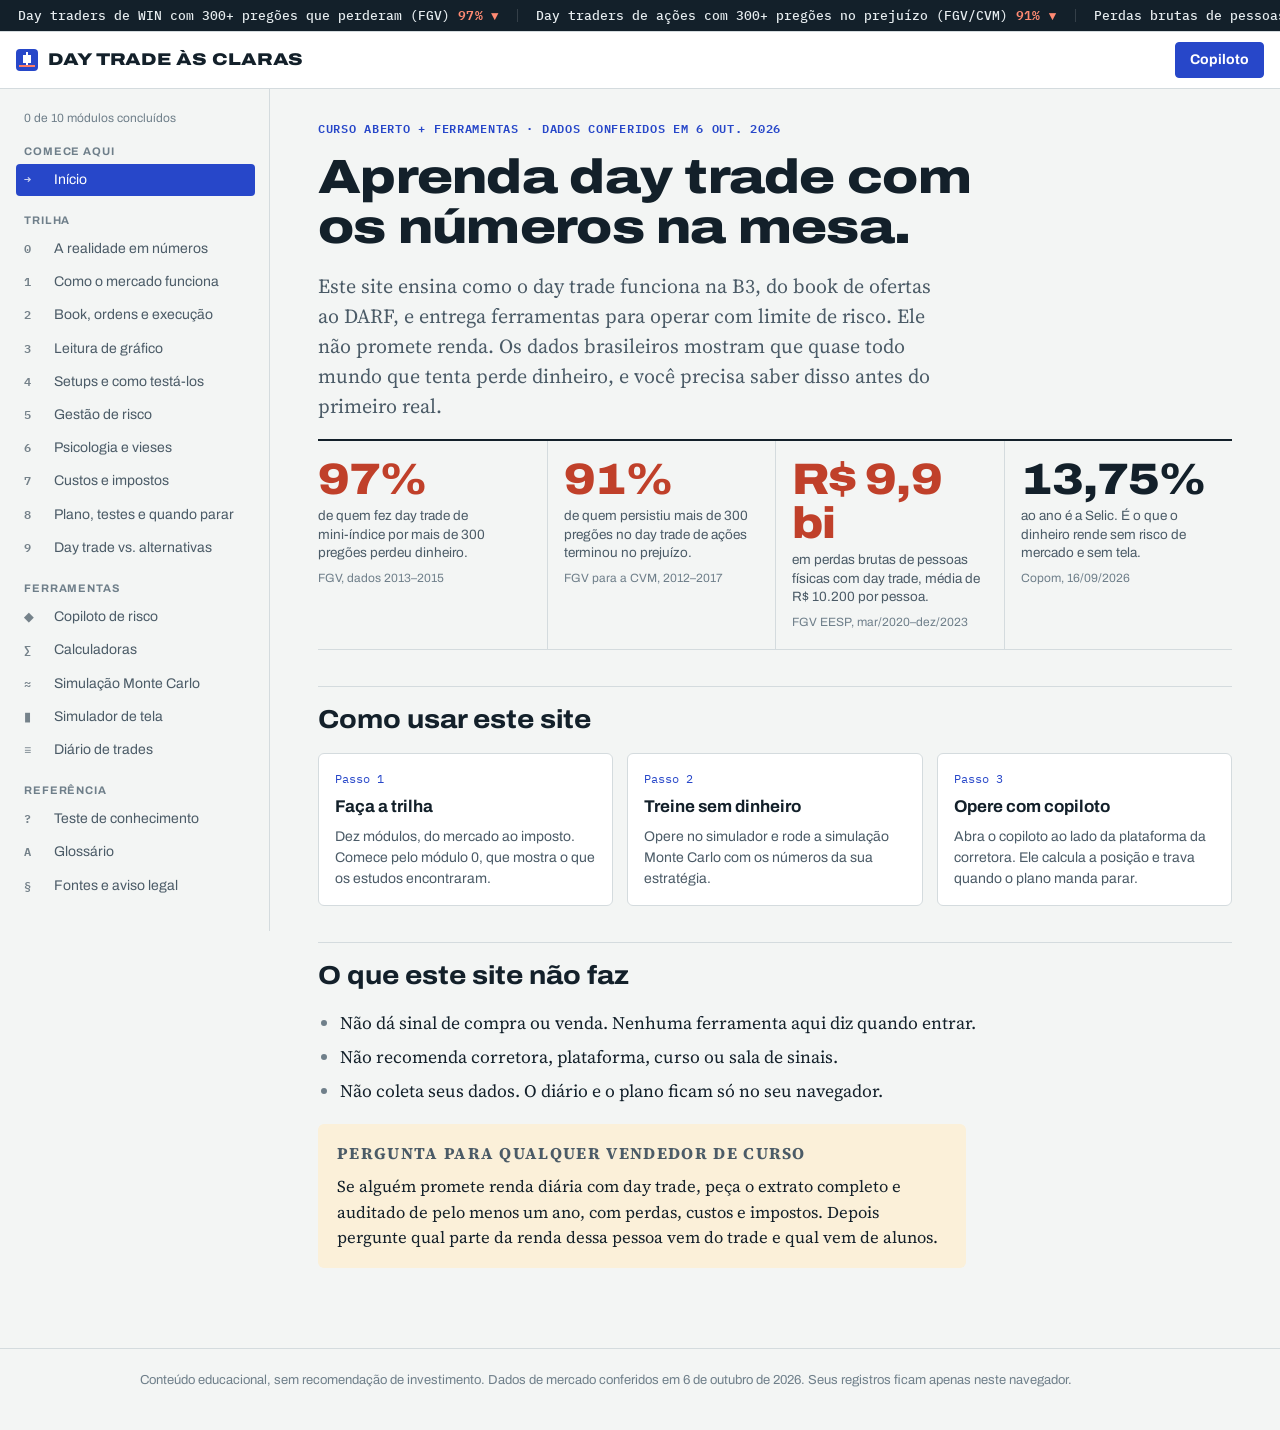
==== index.html @ 30ae0fca "Cria site Day Trade às Claras com copiloto de risco Site estático em português sobre day trade na B3" ====
<!doctype html>
<html lang="pt-BR">
<head>
<meta charset="utf-8">
<meta name="viewport" content="width=device-width, initial-scale=1, viewport-fit=cover">
<title>Day Trade às Claras</title>
<meta name="description" content="Curso aberto de day trade na B3 com dados reais, calculadoras de risco, simulador, diário e um copiloto de risco para usar ao lado da corretora.">
<link rel="preconnect" href="https://fonts.googleapis.com">
<link rel="preconnect" href="https://fonts.gstatic.com" crossorigin>
<link rel="stylesheet" href="https://fonts.googleapis.com/css2?family=Archivo:wdth,wght@62..125,400..900&amp;family=IBM+Plex+Mono:wght@400;500;600&amp;family=Source+Serif+4:ital,opsz,wght@0,8..60,400..700;1,8..60,400&amp;display=swap">
<link rel="stylesheet" href="assistente/base.css">
<link rel="stylesheet" href="css/site.css">
</head>
<body>
<a class="pular" href="#conteudo">Pular para o conteúdo</a>

<div class="fita" aria-label="Números de referência">
  <div class="fita-trilho">
    <span class="fita-item"><span>Day traders de WIN com 300+ pregões que perderam (FGV)</span><b class="desce">97% ▼</b></span>
    <span class="fita-item"><span>Day traders de ações com 300+ pregões no prejuízo (FGV/CVM)</span><b class="desce">91% ▼</b></span>
    <span class="fita-item"><span>Perdas brutas de pessoas físicas, mar/2020–dez/2023</span><b class="desce">R$ 9,9 bi ▼</b></span>
    <span class="fita-item"><span>Selic (Copom, 16/09/2026)</span><b class="neutro">13,75% a.a.</b></span>
    <span class="fita-item"><span>CDI aprox.</span><b class="sobe">13,65% a.a. ▲</b></span>
    <span class="fita-item"><span>IR day trade</span><b class="neutro">20% · DARF 6015</b></span>
    <span class="fita-item"><span>WIN</span><b>1 pt = R$ 0,20</b></span>
    <span class="fita-item"><span>WDO</span><b>1 pt = R$ 10,00</b></span>
    <span class="fita-item"><span>Perdeu 50% da conta? Para voltar precisa de</span><b class="desce">+100%</b></span>
  </div>
</div>

<header class="topo">
  <button type="button" class="botao botao-menu" id="botao-menu" aria-controls="trilha" aria-expanded="false">Menu</button>
  <a class="marca" href="#inicio">
    <svg width="22" height="22" viewBox="0 0 22 22" aria-hidden="true"><rect width="22" height="22" rx="4" class="svg-cobalto"/><rect x="10" y="3" width="2" height="15" fill="#fff"/><rect x="7" y="6" width="8" height="8" fill="#fff"/><rect x="3" y="16" width="16" height="2" fill="#ff7d65"/></svg>
    <span>Day Trade <span class="longo">às Claras</span></span>
  </a>
  <button type="button" class="botao" id="botao-copiloto" title="Abre o copiloto de risco numa janela que fica por cima da corretora">Copiloto</button>
</header>

<div class="layout">
  <nav class="trilha" id="trilha" aria-label="Módulos e ferramentas">
    <p class="trilha-progresso"><span id="progresso-texto">0 de 10 módulos concluídos</span><span class="barra"><span id="progresso-barra"></span></span></p>
    <h2>Comece aqui</h2>
    <ul>
      <li><a href="#inicio"><span class="n">→</span><span>Início</span><span></span></a></li>
    </ul>
    <h2>Trilha</h2>
    <ol>
      <li><a href="#realidade"><span class="n">0</span><span>A realidade em números</span><span class="ok" data-ok="realidade"></span></a></li>
      <li><a href="#fundamentos"><span class="n">1</span><span>Como o mercado funciona</span><span class="ok" data-ok="fundamentos"></span></a></li>
      <li><a href="#ordens"><span class="n">2</span><span>Book, ordens e execução</span><span class="ok" data-ok="ordens"></span></a></li>
      <li><a href="#grafico"><span class="n">3</span><span>Leitura de gráfico</span><span class="ok" data-ok="grafico"></span></a></li>
      <li><a href="#setups"><span class="n">4</span><span>Setups e como testá-los</span><span class="ok" data-ok="setups"></span></a></li>
      <li><a href="#risco"><span class="n">5</span><span>Gestão de risco</span><span class="ok" data-ok="risco"></span></a></li>
      <li><a href="#mente"><span class="n">6</span><span>Psicologia e vieses</span><span class="ok" data-ok="mente"></span></a></li>
      <li><a href="#custos"><span class="n">7</span><span>Custos e impostos</span><span class="ok" data-ok="custos"></span></a></li>
      <li><a href="#plano"><span class="n">8</span><span>Plano, testes e quando parar</span><span class="ok" data-ok="plano"></span></a></li>
      <li><a href="#alternativas"><span class="n">9</span><span>Day trade vs. alternativas</span><span class="ok" data-ok="alternativas"></span></a></li>
    </ol>
    <h2>Ferramentas</h2>
    <ul>
      <li><a href="#copiloto"><span class="n">◆</span><span>Copiloto de risco</span><span></span></a></li>
      <li><a href="#calculadoras"><span class="n">∑</span><span>Calculadoras</span><span></span></a></li>
      <li><a href="#montecarlo"><span class="n">≈</span><span>Simulação Monte Carlo</span><span></span></a></li>
      <li><a href="#simulador"><span class="n">▮</span><span>Simulador de tela</span><span></span></a></li>
      <li><a href="#diario"><span class="n">≡</span><span>Diário de trades</span><span></span></a></li>
    </ul>
    <h2>Referência</h2>
    <ul>
      <li><a href="#quiz"><span class="n">?</span><span>Teste de conhecimento</span><span></span></a></li>
      <li><a href="#glossario"><span class="n">A</span><span>Glossário</span><span></span></a></li>
      <li><a href="#fontes"><span class="n">§</span><span>Fontes e aviso legal</span><span></span></a></li>
    </ul>
  </nav>

  <main id="conteudo" tabindex="-1">

<!-- ===================== INÍCIO ===================== -->
<section class="pagina" data-pagina="inicio">
  <p class="sobretitulo">Curso aberto + ferramentas · dados conferidos em 6 out. 2026</p>
  <h1>Aprenda day trade com os números na mesa.</h1>
  <p class="lead">Este site ensina como o day trade funciona na B3, do book de ofertas ao DARF, e entrega ferramentas para operar com limite de risco. Ele não promete renda. Os dados brasileiros mostram que quase todo mundo que tenta perde dinheiro, e você precisa saber disso antes do primeiro real.</p>

  <div class="numeros" role="list">
    <div role="listitem"><b class="negativo">97%</b><span>de quem fez day trade de mini-índice por mais de 300 pregões perdeu dinheiro.</span><cite>FGV, dados 2013–2015</cite></div>
    <div role="listitem"><b class="negativo">91%</b><span>de quem persistiu mais de 300 pregões no day trade de ações terminou no prejuízo.</span><cite>FGV para a CVM, 2012–2017</cite></div>
    <div role="listitem"><b class="negativo">R$ 9,9 bi</b><span>em perdas brutas de pessoas físicas com day trade, média de R$ 10.200 por pessoa.</span><cite>FGV EESP, mar/2020–dez/2023</cite></div>
    <div role="listitem"><b>13,75%</b><span>ao ano é a Selic. É o que o dinheiro rende sem risco de mercado e sem tela.</span><cite>Copom, 16/09/2026</cite></div>
  </div>

  <h2>Como usar este site</h2>
  <div class="passos">
    <a href="#realidade"><span class="num">Passo 1</span><strong>Faça a trilha</strong><span>Dez módulos, do mercado ao imposto. Comece pelo módulo 0, que mostra o que os estudos encontraram.</span></a>
    <a href="#simulador"><span class="num">Passo 2</span><strong>Treine sem dinheiro</strong><span>Opere no simulador e rode a simulação Monte Carlo com os números da sua estratégia.</span></a>
    <a href="#copiloto"><span class="num">Passo 3</span><strong>Opere com copiloto</strong><span>Abra o copiloto ao lado da plataforma da corretora. Ele calcula a posição e trava quando o plano manda parar.</span></a>
  </div>

  <h2>O que este site não faz</h2>
  <ul class="prosa">
    <li>Não dá sinal de compra ou venda. Nenhuma ferramenta aqui diz quando entrar.</li>
    <li>Não recomenda corretora, plataforma, curso ou sala de sinais.</li>
    <li>Não coleta seus dados. O diário e o plano ficam só no seu navegador.</li>
  </ul>
  <div class="quadro alerta">
    <p class="rotulo-quadro">Pergunta para qualquer vendedor de curso</p>
    <p>Se alguém promete renda diária com day trade, peça o extrato completo e auditado de pelo menos um ano, com perdas, custos e impostos. Depois pergunte qual parte da renda dessa pessoa vem do trade e qual vem de alunos.</p>
  </div>
</section>

<!-- ===================== MÓDULO 0 ===================== -->
<section class="pagina leitura" data-pagina="realidade" hidden>
  <p class="sobretitulo">Módulo 0 · 12 min</p>
  <h1>A realidade em números</h1>
  <p class="lead">Antes de aprender a operar, veja o placar. Os melhores dados do mundo sobre day trade de pessoa física vêm justamente do Brasil, porque a B3 permite rastrear todas as operações de todos os CPFs.</p>

  <h2>O que os estudos encontraram</h2>
  <div class="tabela">
    <table>
      <thead><tr><th>Estudo</th><th>Quem foi observado</th><th>Resultado</th></tr></thead>
      <tbody>
        <tr><td>Chague, De-Losso e Giovannetti (FGV), <em>Day Trading for a Living?</em></td><td>Todas as 19.646 pessoas que começaram a fazer day trade de mini-índice entre 2013 e 2015</td><td>Dos que persistiram mais de 300 pregões, <strong>97% perderam dinheiro</strong>. Só 1,1% ganhou mais que um salário mínimo, e cerca de 0,5% mais que o salário inicial de um bancário. Os autores não acharam evidência de aprendizado com o tempo.</td></tr>
        <tr><td>Chague e Giovannetti (FGV), estudo feito para a CVM</td><td>19.696 pessoas que começaram no day trade de ações entre 2012 e 2017; 1.558 persistiram mais de 300 pregões</td><td><strong>91% dos persistentes tiveram prejuízo.</strong> Só 13 pessoas (0,8%) ganharam mais de R$ 300 por dia em média. Excluindo os primeiros 250 pregões de cada um, cerca de 88% continuaram perdendo.</td></tr>
        <tr><td>Chague e Giovannetti (FGV EESP), <em>As pandemias de COVID-19 e de day trade no Brasil</em></td><td>Todas as operações de pessoas físicas na B3, de março de 2020 a dezembro de 2023</td><td>No pico, cerca de 100 mil pessoas faziam day trade por dia. <strong>Perdas brutas de R$ 9,9 bilhões</strong>, média de R$ 10.200 por pessoa. Em 96,4% dos pregões, o grupo somado perdeu.</td></tr>
        <tr><td>Barber, Lee, Liu e Odean, <em>The Cross-Section of Speculator Skill</em></td><td>Day traders de Taiwan, 1992–2006</td><td><strong>Menos de 1%</strong> conseguiu lucro previsível e consistente depois das taxas.</td></tr>
      </tbody>
      <caption>Links completos em <a href="#fontes">Fontes</a>.</caption>
    </table>
  </div>

  <h2>Por que é tão difícil</h2>
  <ol>
    <li><strong>Soma zero antes dos custos, negativa depois.</strong> No mercado futuro, cada real que você ganha saiu do bolso de outra pessoa. Depois de emolumentos, corretagem, derrapagem e imposto, a soma de todos os participantes fica negativa.</li>
    <li><strong>Do outro lado estão profissionais.</strong> Robôs de alta frequência, formadores de mercado e mesas proprietárias operam com latência de microssegundos, custo por contrato menor que o seu e equipes inteiras de pesquisa.</li>
    <li><strong>No minuto a minuto, o preço é quase todo ruído.</strong> Em gráficos de 1 a 5 minutos, a maior parte do movimento não tem padrão explorável. O cérebro humano enxerga padrão até em sequência aleatória. Você vai testar isso no <a href="#simulador">simulador</a>.</li>
    <li><strong>A alavancagem amplia tudo.</strong> Com algumas centenas de reais de margem, um único contrato de mini-índice expõe você a cerca de R$ 28 mil. Um erro de boleta ou um stop que não executa pode custar mais que a margem.</li>
    <li><strong>Você vê só os vencedores.</strong> Nas redes aparece o print do dia bom. As contas zeradas não postam nada.</li>
  </ol>

  <h2>Quem ganha dinheiro com certeza</h2>
  <p>Há participantes com lucro garantido a cada operação, ganhe ou perca o trader:</p>
  <ul>
    <li><strong>A B3</strong>, que cobra emolumentos e taxa de registro em cada contrato negociado.</li>
    <li><strong>As corretoras</strong>, com corretagem, aluguel de plataforma, juros sobre saldo negativo e o fluxo de ordens.</li>
    <li><strong>Vendedores de curso, salas de sinais e influenciadores</strong>, cuja renda vem de alunos e assinantes. Um curso que ensinasse a ganhar consistentemente valeria mais sendo operado do que vendido.</li>
    <li><strong>Mesas proprietárias com taxa de avaliação</strong>: o modelo de negócio é cobrar pelo teste. A maior parte dos candidatos reprova, e a taxa fica.</li>
  </ul>

  <div class="quadro">
    <p class="rotulo-quadro">Pergunta que você precisa responder</p>
    <p>Qual é a sua vantagem sobre quem está do outro lado da operação? Se você não consegue responder em uma frase concreta, a vantagem é de quem está do outro lado.</p>
  </div>

  <h2>Então por que estudar?</h2>
  <p>Por três motivos. Entender o mercado protege você de golpes e de cursos caros. Ajuda a investir melhor no longo prazo, onde a matemática joga a seu favor. E, se mesmo assim você decidir tentar, o estudo permite fazer isso como um experimento controlado: com dinheiro que pode perder inteiro, limites rígidos, registro de cada operação e um critério escrito para parar.</p>

  <h2>Golpes comuns e como checar</h2>
  <ul>
    <li><strong>Retorno garantido</strong> ou "X% ao dia". Não existe no mercado de risco. Promessa assim é sinal de fraude.</li>
    <li><strong>Robô que nunca perde.</strong> Backtest bonito sem custos e sem amostra fora do período de teste não prova nada.</li>
    <li><strong>Gerente que opera por você</strong> ou pede sua senha. Nenhuma corretora séria pede senha.</li>
    <li><strong>Recomendação sem registro.</strong> Quem recomenda ativos precisa de registro como analista (CNPI/Apimec) ou consultor na CVM. Consulte no <a href="https://www.gov.br/cvm/pt-br" target="_blank" rel="noopener">site da CVM</a> antes de pagar qualquer coisa.</li>
  </ul>

  <div class="fim-modulo"><button type="button" class="botao" data-concluir="realidade">Marcar como concluído</button><span class="espaco"></span><a href="#fundamentos">Próximo: Como o mercado funciona →</a></div>
</section>

<!-- ===================== MÓDULO 1 ===================== -->
<section class="pagina leitura" data-pagina="fundamentos" hidden>
  <p class="sobretitulo">Módulo 1 · 15 min</p>
  <h1>Como o mercado funciona</h1>
  <p class="lead">Day trade é comprar e vender o mesmo ativo no mesmo dia, pela mesma corretora. A posição abre e fecha antes do fim do pregão, e o resultado é a diferença entre os preços, menos os custos.</p>

  <h2>Day trade e os outros prazos</h2>
  <div class="tabela">
    <table>
      <thead><tr><th>Estilo</th><th>Prazo</th><th>IR sobre o lucro</th><th>O que exige</th></tr></thead>
      <tbody>
        <tr><td>Scalping</td><td>Segundos a minutos</td><td>20%</td><td>Tela o tempo todo, custo baixíssimo, execução rápida</td></tr>
        <tr><td>Day trade</td><td>Minutos a horas, mesmo dia</td><td>20%</td><td>Tela durante o pregão, controle de risco diário</td></tr>
        <tr><td>Swing trade</td><td>Dias a semanas</td><td>15% (vendas de ações até R$ 20 mil/mês isentas)</td><td>Aceitar risco de gap entre um dia e outro</td></tr>
        <tr><td>Investimento de longo prazo</td><td>Anos</td><td>15% em ações; regressivo na renda fixa</td><td>Paciência e diversificação</td></tr>
      </tbody>
    </table>
  </div>

  <h2>Quem é quem</h2>
  <ul>
    <li><strong>B3</strong>: a bolsa. Recebe as ordens, casa compradores e vendedores e garante a liquidação pela câmara de compensação.</li>
    <li><strong>Corretora</strong>: intermediária obrigatória. Envia suas ordens, guarda suas garantias e pode zerar sua posição se faltar margem.</li>
    <li><strong>CVM</strong>: regula o mercado e fiscaliza corretoras, analistas e ofertas.</li>
    <li><strong>Receita Federal</strong>: recebe 20% do lucro mensal de day trade.</li>
  </ul>

  <h2>Os ativos mais usados no day trade</h2>
  <div class="tabela">
    <table>
      <thead><tr><th>Ativo</th><th>Código</th><th class="num">1 ponto vale</th><th class="num">Variação mínima</th><th>Exposição de 1 unidade (exemplo)</th></tr></thead>
      <tbody>
        <tr><td>Mini-índice</td><td class="mono">WIN + mês + ano (ex.: WINZ26)</td><td class="num">R$ 0,20</td><td class="num">5 pts = R$ 1,00</td><td>140.000 pts × R$ 0,20 = R$ 28.000</td></tr>
        <tr><td>Mini-dólar</td><td class="mono">WDO + mês + ano (ex.: WDOX26)</td><td class="num">R$ 10,00</td><td class="num">0,5 pt = R$ 5,00</td><td>5.400 pts × R$ 10 = R$ 54.000 (US$ 10 mil)</td></tr>
        <tr><td>Ações</td><td class="mono">PETR4, VALE3, ITUB4…</td><td class="num">R$ 1 por ação</td><td class="num">R$ 0,01</td><td>100 ações × R$ 32 = R$ 3.200</td></tr>
      </tbody>
      <caption>Preços de exemplo. Letras dos meses: F jan, G fev, H mar, J abr, K mai, M jun, N jul, Q ago, U set, V out, X nov, Z dez.</caption>
    </table>
  </div>
  <p><strong>Vencimentos.</strong> O mini-índice vence nos meses pares, na quarta-feira mais próxima do dia 15. O mini-dólar vence todo mês, no primeiro dia útil. Perto do vencimento a liquidez migra para o contrato seguinte; opere sempre o mais negociado.</p>

  <h2>Margem não é o quanto você pode perder</h2>
  <p>Para operar um contrato de mini-índice no day trade, a corretora bloqueia uma margem de garantia. A B3 define mínimos (a partir de 02/02/2026, foram noticiados R$ 155 por WIN e R$ 140 por WDO), e cada corretora pode exigir mais. Compare com a exposição:</p>
  <div class="formula">Exposição de 1 WIN ≈ 140.000 × 0,20 = R$ 28.000<br>Margem ≈ R$ 155<br>Alavancagem ≈ 28.000 ÷ 155 ≈ 180 vezes</div>
  <p>Uma queda de 1% no índice (1.400 pontos) custa R$ 280 por contrato, quase o dobro da margem. Se o stop não executar por gap, leilão ou queda de conexão, a perda pode passar do seu saldo, e o saldo negativo vira dívida com a corretora.</p>
  <div class="quadro perigo">
    <p class="rotulo-quadro">Zeragem compulsória</p>
    <p>Se a perda consumir sua garantia, ou se a posição de day trade continuar aberta perto do fechamento, a corretora zera tudo a mercado, no preço que houver. Isso costuma acontecer no pior momento.</p>
  </div>

  <h2>Horários, leilões e circuit breaker</h2>
  <ul>
    <li><strong>Horário.</strong> Em geral, as ações negociam das 10h às 17h, e os minicontratos das 9h até cerca das 18h. A B3 ajusta a grade quando os EUA entram ou saem do horário de verão. Confira a grade vigente no site da B3.</li>
    <li><strong>Leilões.</strong> Na abertura, no fechamento e quando um ativo oscila demais, o pregão contínuo para e as ofertas se acumulam até um preço único. Durante o leilão, ordens stop podem não funcionar como você espera.</li>
    <li><strong>Circuit breaker.</strong> Se o Ibovespa cair 10%, todo o mercado para por 30 minutos; com 15%, por 1 hora; com 20%, pelo prazo que a B3 definir. Você fica preso na posição enquanto isso.</li>
  </ul>

  <div class="fim-modulo"><button type="button" class="botao" data-concluir="fundamentos">Marcar como concluído</button><span class="espaco"></span><a href="#ordens">Próximo: Book, ordens e execução →</a></div>
</section>

<!-- ===================== MÓDULO 2 ===================== -->
<section class="pagina leitura" data-pagina="ordens" hidden>
  <p class="sobretitulo">Módulo 2 · 14 min</p>
  <h1>Book, ordens e execução</h1>
  <p class="lead">O preço que aparece no gráfico é só o último negócio. O que você consegue de verdade depende do book de ofertas, do tipo de ordem e de quem chega primeiro.</p>

  <h2>Lendo o book de ofertas</h2>
  <p>O book mostra as ordens limitadas esperando execução. À esquerda, quem quer comprar (bid); à direita, quem quer vender (ask). A diferença entre o melhor preço de venda e o melhor de compra é o spread.</p>
  <div class="tabela book" style="max-width:520px">
    <table>
      <thead><tr><th class="num">Qtd. compra</th><th class="num">Compra (bid)</th><th class="num">Venda (ask)</th><th class="num">Qtd. venda</th></tr></thead>
      <tbody>
        <tr><td class="num">212</td><td class="num compra">140.010</td><td class="num venda">140.015</td><td class="num">185</td></tr>
        <tr><td class="num">340</td><td class="num compra">140.005</td><td class="num venda">140.020</td><td class="num">290</td></tr>
        <tr><td class="num">517</td><td class="num compra">140.000</td><td class="num venda">140.025</td><td class="num">1.140</td></tr>
        <tr><td class="num">298</td><td class="num compra">139.995</td><td class="num venda">140.030</td><td class="num">402</td></tr>
        <tr class="spread"><td colspan="4">Spread: 140.015 − 140.010 = 5 pontos (1 tick = R$ 1,00 por contrato)</td></tr>
      </tbody>
      <caption>Book ilustrativo de mini-índice.</caption>
    </table>
  </div>
  <p>Se você comprar a mercado 400 contratos, consome os 185 a 140.015 e mais 215 a 140.020: o preço médio piora. Lotes grandes em ativos pouco líquidos andam o preço contra você.</p>
  <p><strong>Cuidado com o que o book mostra.</strong> Ordens grandes podem ser canceladas em milissegundos. Colocar ordens só para enganar, sem intenção de executar (spoofing), é proibido, mas acontece, e o book que você vê pode não ser o book que existe um instante depois.</p>

  <h2>Times &amp; trades</h2>
  <p>É a lista de negócios fechados: horário, preço, quantidade, corretora compradora e vendedora e quem agrediu. Agredir é aceitar o preço do outro lado: o comprador que paga o ask agride a venda. Muita agressão compradora com o preço parado sugere um vendedor grande absorvendo, mas essa leitura é subjetiva e difícil de testar.</p>

  <h2>Tipos de ordem</h2>
  <div class="tabela">
    <table>
      <thead><tr><th>Ordem</th><th>O que faz</th><th>Risco principal</th></tr></thead>
      <tbody>
        <tr><td>A mercado</td><td>Executa já, no melhor preço disponível</td><td>Derrapagem: você não controla o preço</td></tr>
        <tr><td>Limitada</td><td>Executa só no preço definido ou melhor</td><td>Não executar e perder o movimento</td></tr>
        <tr><td>Stop (stop-loss a mercado)</td><td>Quando o preço toca o gatilho, vira ordem a mercado</td><td>Executar bem pior que o gatilho em movimento rápido</td></tr>
        <tr><td>Stop-limite</td><td>Quando toca o gatilho, vira ordem limitada</td><td>Em um gap, pode não executar, e você continua posicionado perdendo</td></tr>
        <tr><td>OCO (uma cancela a outra)</td><td>Envia stop e alvo juntos; quando um executa, o outro some</td><td>Configuração errada pode deixar ordem órfã</td></tr>
        <tr><td>Trailing stop</td><td>O stop acompanha o preço a favor a uma distância fixa</td><td>Distância curta demais é acionada pelo ruído</td></tr>
      </tbody>
    </table>
  </div>
  <div class="quadro alerta">
    <p class="rotulo-quadro">Regra prática</p>
    <p>O stop vai para o book (ou para o servidor da corretora) no mesmo instante da entrada. Stop "mental" não é stop: na hora da perda, o cérebro inventa motivos para esperar.</p>
  </div>

  <h2>Derrapagem (slippage)</h2>
  <p>É a diferença entre o preço que você queria e o preço que conseguiu. Em mini-índice, uma derrapagem de 1 tick por operação custa R$ 1 por contrato. Parece pouco, mas 3 contratos, 10 operações por dia e 21 pregões somam R$ 630 por mês só de derrapagem. Na divulgação de dados como o payroll americano ou a decisão do Copom, ela pode ser de dezenas de ticks.</p>

  <h2>Plataforma e risco operacional</h2>
  <ul>
    <li>Plataformas comuns no Brasil: o home broker da corretora, Profit (Nelogica), MetaTrader 5 e TradingView para gráficos. Várias corretoras oferecem conta de simulação. Este site não recomenda nenhuma.</li>
    <li>Confira a quantidade na boleta antes de enviar. Um zero a mais em 1 contrato vira 10.</li>
    <li>Tenha anotado o telefone da mesa de operações da corretora. Se a internet cair com posição aberta, é por ali que você zera.</li>
  </ul>

  <div class="fim-modulo"><button type="button" class="botao" data-concluir="ordens">Marcar como concluído</button><span class="espaco"></span><a href="#grafico">Próximo: Leitura de gráfico →</a></div>
</section>

<!-- ===================== MÓDULO 3 ===================== -->
<section class="pagina leitura" data-pagina="grafico" hidden>
  <p class="sobretitulo">Módulo 3 · 18 min</p>
  <h1>Leitura de gráfico</h1>
  <p class="lead">A análise técnica organiza o preço em uma linguagem visual. Ela é útil para definir onde fica o stop e o alvo. Como ferramenta para prever o futuro, a evidência é fraca, e você vai ver os números no fim deste módulo.</p>

  <h2>Anatomia do candle</h2>
  <figure>
    <div class="diagrama">
      <svg viewBox="0 0 600 270" role="img" aria-labelledby="candle-t">
        <title id="candle-t">Dois candles: um de alta e um de baixa, com abertura, fechamento, máxima, mínima, corpo e pavios indicados</title>
        <line x1="170" y1="30" x2="170" y2="236" class="svg-stroke-alta" stroke-width="3"/>
        <rect x="140" y="82" width="60" height="96" class="svg-alta"/>
        <line x1="430" y1="40" x2="430" y2="226" class="svg-stroke-baixa" stroke-width="3"/>
        <rect x="400" y="72" width="60" height="96" class="svg-baixa"/>
        <g class="svg-linha" stroke-width="1" stroke-dasharray="3 3">
          <line x1="96" y1="30" x2="164" y2="30"/>
          <line x1="96" y1="82" x2="136" y2="82"/>
          <line x1="96" y1="178" x2="136" y2="178"/>
          <line x1="96" y1="236" x2="164" y2="236"/>
          <line x1="436" y1="40" x2="504" y2="40"/>
          <line x1="464" y1="72" x2="504" y2="72"/>
          <line x1="464" y1="168" x2="504" y2="168"/>
          <line x1="436" y1="226" x2="504" y2="226"/>
        </g>
        <g class="svg-tinta2" font-size="13" font-family="IBM Plex Mono, monospace">
          <text x="90" y="34" text-anchor="end">Máxima</text>
          <text x="90" y="86" text-anchor="end">Fechamento</text>
          <text x="90" y="182" text-anchor="end">Abertura</text>
          <text x="90" y="240" text-anchor="end">Mínima</text>
          <text x="510" y="44">Máxima</text>
          <text x="510" y="76">Abertura</text>
          <text x="510" y="172">Fechamento</text>
          <text x="510" y="230">Mínima</text>
        </g>
        <g class="svg-tinta" font-size="13" font-weight="700" font-family="Archivo, Arial, sans-serif">
          <text x="170" y="262" text-anchor="middle">Candle de alta</text>
          <text x="430" y="262" text-anchor="middle">Candle de baixa</text>
          <text x="214" y="56">pavio</text>
          <text x="214" y="134">corpo</text>
          <text x="214" y="212">pavio</text>
        </g>
      </svg>
    </div>
    <figcaption>Cada candle resume um período (1 minuto, 5 minutos, um dia). Corpo: entre abertura e fechamento. Pavios: até a máxima e a mínima.</figcaption>
  </figure>

  <h2>Tempo gráfico</h2>
  <p>O mesmo movimento parece outro em 1 minuto, 5 minutos ou 15 minutos. Day traders costumam decidir o contexto num tempo maior (15 ou 60 minutos) e a entrada num menor (1 a 5 minutos). Quanto menor o tempo gráfico, maior a fração de ruído e mais os custos pesam, porque o ganho médio por operação é menor.</p>

  <h2>Tendência, suporte e resistência</h2>
  <ul>
    <li><strong>Tendência de alta</strong>: topos e fundos cada vez mais altos. De baixa: cada vez mais baixos. Lateral: preço preso numa faixa.</li>
    <li><strong>Suporte</strong>: região onde o preço parou de cair antes. <strong>Resistência</strong>: onde parou de subir. Funcionam, quando funcionam, porque muita gente coloca ordens nos mesmos lugares, inclusive stops.</li>
    <li><strong>Rompimento e falso rompimento</strong>: o preço passa do nível e segue, ou passa, aciona os stops de quem estava do outro lado e volta. Os dois parecem iguais no primeiro minuto.</li>
  </ul>

  <h2>Indicadores mais usados</h2>
  <div class="tabela">
    <table>
      <thead><tr><th>Indicador</th><th>O que mede</th><th>Uso comum</th><th>Limitação</th></tr></thead>
      <tbody>
        <tr><td>Volume</td><td>Quantos contratos ou ações foram negociados</td><td>Confirmar rompimentos</td><td>No futuro, volume alto também vem de robôs girando posição</td></tr>
        <tr><td>VWAP</td><td>Preço médio ponderado pelo volume desde a abertura: Σ(preço × volume) ÷ Σ volume</td><td>Referência de preço justo do dia, usada por instituições</td><td>Perde utilidade em dias de tendência forte</td></tr>
        <tr><td>Médias móveis (9, 20, 200)</td><td>Média dos últimos N fechamentos</td><td>Definir tendência e pontos de recuo</td><td>Atrasadas por construção; cruzamentos geram muitos sinais falsos em mercado lateral</td></tr>
        <tr><td>IFR (RSI) de 14 períodos</td><td>Força relativa de altas vs. baixas, de 0 a 100</td><td>Sobrecompra acima de 70, sobrevenda abaixo de 30</td><td>Em tendência, fica "sobrecomprado" por horas enquanto o preço sobe</td></tr>
        <tr><td>Bandas de Bollinger</td><td>Média de 20 períodos ± 2 desvios-padrão</td><td>Medir esticamento e volatilidade</td><td>Fechamento fora da banda não é sinal de reversão por si só</td></tr>
        <tr><td>ATR</td><td>Amplitude média dos candles</td><td>Dimensionar stop de acordo com a volatilidade</td><td>Muda rápido em dia de notícia</td></tr>
      </tbody>
    </table>
  </div>
  <p>Padrões de candle como martelo, engolfo e doji são populares. Isolados, sem contexto e sem teste estatístico com os seus custos, não justificam uma entrada.</p>

  <h2>O que a evidência diz</h2>
  <ul>
    <li>Brock, Lakonishok e LeBaron (1992) encontraram valor preditivo em regras de médias móveis no índice Dow Jones de 1897 a 1986. Sullivan, Timmermann e White (1999) mostraram que, corrigindo o viés de testar muitas regras (data snooping), a melhor regra deixou de funcionar no período seguinte.</li>
    <li>A revisão de Park e Irwin (2007) concluiu que muitos estudos favoráveis à análise técnica têm problemas de data snooping, escolha da regra depois de ver o resultado e custos de transação subestimados.</li>
    <li>Mesmo quando há um efeito, ele costuma ser pequeno. No intraday, os custos por operação são grandes em relação ao movimento médio, e efeito pequeno some nos custos.</li>
  </ul>
  <div class="quadro dado">
    <p class="rotulo-quadro">Teste você mesmo</p>
    <p>O gráfico do <a href="#simulador">simulador</a> é gerado por um passeio aleatório, sem nenhum padrão real. Mesmo assim, você vai ver suportes, resistências, topos duplos e tendências. É isso que o ruído faz.</p>
  </div>

  <div class="fim-modulo"><button type="button" class="botao" data-concluir="grafico">Marcar como concluído</button><span class="espaco"></span><a href="#setups">Próximo: Setups e como testá-los →</a></div>
</section>

<!-- ===================== MÓDULO 4 ===================== -->
<section class="pagina leitura" data-pagina="setups" hidden>
  <p class="sobretitulo">Módulo 4 · 16 min</p>
  <h1>Setups e como testá-los</h1>
  <p class="lead">Um setup é uma receita escrita: contexto, gatilho de entrada, stop, alvo e o que invalida a ideia. Se duas pessoas lendo a sua regra não chegam à mesma operação, ainda não é um setup.</p>

  <h2>Cinco setups populares, com as falhas de cada um</h2>
  <p>Nenhum deles tem lucro comprovado para pessoa física depois dos custos. São estruturas para testar, não receitas para seguir.</p>
  <div class="tabela">
    <table>
      <thead><tr><th>Setup</th><th>Regra típica</th><th>Onde falha</th></tr></thead>
      <tbody>
        <tr><td>Pullback em tendência</td><td>Preço acima da VWAP e da média de 20; recua até a média e forma um candle de retomada; stop abaixo do fundo do recuo</td><td>Quando a tendência acaba, o "recuo" é o começo da queda</td></tr>
        <tr><td>Rompimento da faixa de abertura</td><td>Marca máxima e mínima dos primeiros 15 minutos; entra no rompimento; stop do outro lado da faixa</td><td>Falsos rompimentos frequentes e derrapagem alta no momento do rompimento</td></tr>
        <tr><td>Retorno à VWAP</td><td>Preço muito longe da VWAP (ex.: 2 desvios); aposta na volta</td><td>Dias de tendência forte atropelam quem opera contra</td></tr>
        <tr><td>Fluxo / tape reading</td><td>Agressão forte de um lado sendo absorvida por ordens grandes no book</td><td>Spoofing e robôs; quase impossível de registrar e testar com objetividade</td></tr>
        <tr><td>Fechamento de gap</td><td>Abertura longe do fechamento anterior; aposta que o preço volta</td><td>Gaps causados por notícia relevante frequentemente não fecham</td></tr>
      </tbody>
    </table>
  </div>

  <h2>Como testar sem se enganar</h2>
  <ol>
    <li><strong>Escreva as regras antes de olhar os resultados.</strong> Se você ajusta a regra depois de ver o gráfico, está ajustando ao passado.</li>
    <li><strong>Inclua custos e derrapagem</strong> em cada operação do teste. Use os valores da sua nota de corretagem.</li>
    <li><strong>Separe os dados.</strong> Desenvolva a regra num período e teste em outro que você não olhou (fora da amostra).</li>
    <li><strong>Desconfie de otimização.</strong> Se a estratégia só funciona com média de 17 e não com 15 ou 20, ela foi moldada ao ruído (overfitting).</li>
    <li><strong>Teste no simulador ao vivo</strong> (forward test) antes de dinheiro real. Depois, 1 contrato na conta real por pelo menos 100 operações.</li>
  </ol>

  <h2>Quantos trades você precisa para saber alguma coisa</h2>
  <p>Com poucos trades, a taxa de acerto que você mede é quase só sorte. O intervalo de confiança de 95% de uma taxa de acerto perto de 50% é, aproximadamente, ±1,96 × √(p × (1 − p) ÷ n):</p>
  <div class="tabela" style="max-width:560px">
    <table>
      <thead><tr><th class="num">Nº de trades</th><th class="num">Margem de erro (95%)</th><th>Se você mediu 55% de acerto, o real pode estar entre</th></tr></thead>
      <tbody>
        <tr><td class="num">30</td><td class="num">±17,9 p.p.</td><td>37% e 73%</td></tr>
        <tr><td class="num">100</td><td class="num">±9,8 p.p.</td><td>45% e 65%</td></tr>
        <tr><td class="num">400</td><td class="num">±4,9 p.p.</td><td>50% e 60%</td></tr>
        <tr><td class="num">1.000</td><td class="num">±3,1 p.p.</td><td>52% e 58%</td></tr>
      </tbody>
    </table>
  </div>
  <div class="ferramenta" style="max-width:640px">
    <h2>Calcule com os seus números</h2>
    <div class="campos">
      <label class="campo"><span>Taxa de acerto medida (%)</span><input id="amostra-p" type="number" min="1" max="99" step="0.1" value="55"></label>
      <label class="campo"><span>Nº de trades</span><input id="amostra-n" type="number" min="1" step="1" value="60"></label>
    </div>
    <p class="leitura-res" id="amostra-res" aria-live="polite"></p>
  </div>

  <div class="fim-modulo"><button type="button" class="botao" data-concluir="setups">Marcar como concluído</button><span class="espaco"></span><a href="#risco">Próximo: Gestão de risco →</a></div>
</section>

<!-- ===================== MÓDULO 5 ===================== -->
<section class="pagina leitura" data-pagina="risco" hidden>
  <p class="sobretitulo">Módulo 5 · 20 min · o mais importante</p>
  <h1>Gestão de risco</h1>
  <p class="lead">Você não controla se o próximo trade ganha. Controla quanto perde quando erra. Toda a sobrevivência no day trade vem daqui.</p>

  <h2>O "R": quanto você aceita perder por trade</h2>
  <p>R é o valor em reais que você perde se o stop for atingido. Regra usada por profissionais: entre 0,5% e 1% do capital da conta de trade. Com R$ 10.000, isso dá de R$ 50 a R$ 100 por operação.</p>

  <h2>Tamanho da posição</h2>
  <div class="formula">Quantidade = Risco em R$ ÷ (distância do stop em pontos × valor do ponto + custos por unidade)</div>
  <p>Exemplo no mini-índice: capital de R$ 10.000, risco de 1% (R$ 100), stop de 150 pontos.</p>
  <div class="formula">Perda por contrato no stop = 150 × R$ 0,20 = R$ 30,00<br>Custos estimados (taxas R$ 0,50 + 1 tick de derrapagem R$ 1,00) = R$ 1,50<br>Risco por contrato = R$ 31,50<br>Quantidade = 100 ÷ 31,50 = 3,17 → <strong>3 contratos</strong> (risco real R$ 94,50)</div>
  <p>A ordem é essa: primeiro o stop, definido pelo gráfico; depois a quantidade, definida pelo risco. Nunca o contrário. Se o stop correto não cabe nem com 1 contrato, o trade não é para o seu capital.</p>

  <h2>Expectativa matemática</h2>
  <div class="formula">Expectativa por trade = (taxa de acerto × ganho médio) − (taxa de erro × perda média) − custos</div>
  <p>Uma estratégia só vale a pena se a expectativa for positiva depois dos custos, medida numa amostra grande. A taxa de acerto sozinha não diz nada: 70% de acerto com perdas três vezes maiores que os ganhos quebra a conta.</p>
  <div class="tabela" style="max-width:620px">
    <table>
      <thead><tr><th class="num">Ganho/risco</th><th class="num">Acerto mínimo sem custos</th><th class="num">Com custo de 0,1 R por trade</th></tr></thead>
      <tbody>
        <tr><td class="num">0,5 : 1</td><td class="num">66,7%</td><td class="num">73,3%</td></tr>
        <tr><td class="num">1 : 1</td><td class="num">50,0%</td><td class="num">55,0%</td></tr>
        <tr><td class="num">1,5 : 1</td><td class="num">40,0%</td><td class="num">44,0%</td></tr>
        <tr><td class="num">2 : 1</td><td class="num">33,3%</td><td class="num">36,7%</td></tr>
        <tr><td class="num">3 : 1</td><td class="num">25,0%</td><td class="num">27,5%</td></tr>
      </tbody>
      <caption>Acerto mínimo = (1 + custo em R) ÷ (ganho/risco + 1).</caption>
    </table>
  </div>

  <h2>A matemática da recuperação</h2>
  <div class="tabela" style="max-width:520px">
    <table>
      <thead><tr><th class="num">Se a conta perde</th><th class="num">Para voltar, precisa ganhar</th></tr></thead>
      <tbody>
        <tr><td class="num">10%</td><td class="num">11,1%</td></tr>
        <tr><td class="num">20%</td><td class="num">25,0%</td></tr>
        <tr><td class="num">30%</td><td class="num">42,9%</td></tr>
        <tr><td class="num">50%</td><td class="num negativo">100,0%</td></tr>
        <tr><td class="num">70%</td><td class="num negativo">233,3%</td></tr>
        <tr><td class="num">90%</td><td class="num negativo">900,0%</td></tr>
      </tbody>
    </table>
  </div>

  <h2>Sequências de perdas são normais</h2>
  <p>Numa estratégia com 50% de acerto, em 250 trades (cerca de um ano com um trade por dia), a chance de passar por pelo menos uma sequência de 6 perdas seguidas é de 87%; de 8 perdas seguidas, 38%. Com 40% de acerto, a chance de 8 perdas seguidas sobe para 83%. Veja o que 8 perdas seguidas fazem com a conta, de acordo com o risco por trade:</p>
  <div class="tabela" style="max-width:520px">
    <table>
      <thead><tr><th class="num">Risco por trade</th><th class="num">Conta depois de 8 perdas seguidas</th></tr></thead>
      <tbody>
        <tr><td class="num">0,5%</td><td class="num">−3,9%</td></tr>
        <tr><td class="num">1%</td><td class="num">−7,7%</td></tr>
        <tr><td class="num">2%</td><td class="num">−14,9%</td></tr>
        <tr><td class="num">5%</td><td class="num negativo">−33,7%</td></tr>
        <tr><td class="num">10%</td><td class="num negativo">−57,0%</td></tr>
      </tbody>
    </table>
  </div>

  <h2>Limites que travam o dia</h2>
  <ul>
    <li><strong>Stop diário</strong>: perda máxima do dia, por exemplo 3% do capital. Bateu, acabou.</li>
    <li><strong>Limite de trades</strong>: excesso de operações (overtrading) multiplica custos e decisões ruins.</li>
    <li><strong>Pausa depois de perdas seguidas</strong>: duas perdas em sequência pedem 20 minutos longe da tela.</li>
    <li><strong>Stops semanal e mensal</strong>: perder 6% na semana ou 10% no mês pede revisão do plano antes de voltar.</li>
    <li><strong>Correlação</strong>: comprar mini-índice e ações grandes do Ibovespa ao mesmo tempo é a mesma aposta repetida. Some os riscos.</li>
  </ul>
  <p>O <a href="#copiloto">copiloto de risco</a> aplica todos esses limites automaticamente e trava quando um deles é atingido.</p>

  <div class="fim-modulo"><button type="button" class="botao" data-concluir="risco">Marcar como concluído</button><span class="espaco"></span><a href="#mente">Próximo: Psicologia e vieses →</a></div>
</section>

<!-- ===================== MÓDULO 6 ===================== -->
<section class="pagina leitura" data-pagina="mente" hidden>
  <p class="sobretitulo">Módulo 6 · 14 min</p>
  <h1>Psicologia e vieses</h1>
  <p class="lead">A maior parte das perdas evitáveis não vem de falta de técnica. Vem de saber a regra e quebrá-la no momento em que ela mais importa.</p>

  <h2>Os vieses que mais custam dinheiro</h2>
  <div class="tabela">
    <table>
      <thead><tr><th>Viés</th><th>Como aparece no trade</th><th>Evidência</th></tr></thead>
      <tbody>
        <tr><td>Aversão à perda</td><td>Perder R$ 100 dói mais do que ganhar R$ 100 alegra, então você afasta o stop para não realizar</td><td>Tversky e Kahneman (1992) estimaram que perdas pesam cerca de 2,25 vezes mais que ganhos</td></tr>
        <tr><td>Efeito disposição</td><td>Realiza o ganho rápido e segura o perdedor "até voltar"</td><td>Odean (1998): investidores vendem ganhadores com mais facilidade que perdedores</td></tr>
        <tr><td>Excesso de confiança</td><td>Opera demais depois de alguns acertos</td><td>Barber e Odean (2000): as famílias que mais giravam a carteira tiveram 11,4% ao ano, contra 17,9% do mercado</td></tr>
        <tr><td>Revanche (revenge trading)</td><td>Depois de uma perda, aumenta a mão para recuperar no mesmo dia</td><td>É o caminho mais rápido para o stop diário virar perda do mês</td></tr>
        <tr><td>Medo de ficar de fora (FOMO)</td><td>Entra atrasado, sem setup, porque "o preço está indo"</td><td>Entradas fora do plano têm stop longe e alvo curto</td></tr>
        <tr><td>Viés de resultado</td><td>Julga a decisão pelo resultado: um trade fora do plano que deu lucro parece certo</td><td>Uma decisão ruim que deu certo ensina a repetir o erro</td></tr>
        <tr><td>Viés de sobrevivência</td><td>Toma os poucos vencedores visíveis como regra</td><td>Os 97% que perderam não fazem live</td></tr>
      </tbody>
    </table>
  </div>

  <h2>Ferramentas contra você mesmo</h2>
  <ul>
    <li><strong>Regras automáticas.</strong> Decida os limites com a cabeça fria, de manhã, e deixe uma ferramenta aplicar. O <a href="#copiloto">copiloto</a> faz isso.</li>
    <li><strong>Checklist antes de cada entrada.</strong> Se um item fica em branco, não entra.</li>
    <li><strong>Diário com emoção.</strong> Anote como você estava. Depois de 50 trades, compare o resultado dos dias "tensos" com os "calmos".</li>
    <li><strong>Sono, alimentação, horário.</strong> Cansaço piora decisão. Defina hora para encerrar.</li>
    <li><strong>Só capital de risco.</strong> Dinheiro do aluguel, da reserva de emergência ou de empréstimo transforma cada trade em ameaça, e ameaça piora decisão.</li>
  </ul>

  <h2>Quando o day trade vira jogo</h2>
  <p>Day trade com alavancagem tem a mesma estrutura de recompensa intermitente das apostas. Sinais de alerta:</p>
  <ul>
    <li>Esconder perdas de quem mora com você.</li>
    <li>Aumentar a mão para recuperar perdas.</li>
    <li>Usar crédito, cheque especial ou empréstimo para operar.</li>
    <li>Pensar em trade o tempo todo, perder sono, irritar-se fora do pregão.</li>
  </ul>
  <div class="quadro perigo">
    <p class="rotulo-quadro">Se isso é você</p>
    <p>Pare de operar e converse com alguém. O CVV atende de graça, 24 horas, pelo telefone 188. Grupos como Jogadores Anônimos também acolhem quem perdeu o controle com mercado financeiro.</p>
  </div>

  <div class="fim-modulo"><button type="button" class="botao" data-concluir="mente">Marcar como concluído</button><span class="espaco"></span><a href="#custos">Próximo: Custos e impostos →</a></div>
</section>

<!-- ===================== MÓDULO 7 ===================== -->
<section class="pagina leitura" data-pagina="custos" hidden>
  <p class="sobretitulo">Módulo 7 · 16 min</p>
  <h1>Custos e impostos</h1>
  <p class="lead">Corretagem zero não é custo zero. A B3 cobra em toda operação, a derrapagem cobra em quase toda, e a Receita fica com 20% do lucro.</p>

  <h2>Custos por operação</h2>
  <div class="tabela">
    <table>
      <thead><tr><th>Custo</th><th>Quem cobra</th><th>Valor de referência</th></tr></thead>
      <tbody>
        <tr><td>Emolumentos e taxa de registro</td><td>B3</td><td>WIN ≈ R$ 0,25 por contrato por lado; WDO ≈ R$ 1,20 por lado (varia com o dólar); ações ≈ 0,03% do volume</td></tr>
        <tr><td>Corretagem</td><td>Corretora</td><td>Muitas cobram zero em minicontratos; outras de R$ 1 a R$ 5 por ordem</td></tr>
        <tr><td>ISS</td><td>Município, sobre a corretagem</td><td>Só existe se houver corretagem</td></tr>
        <tr><td>Derrapagem</td><td>O mercado</td><td>Em geral 1 tick por operação; muito mais em notícias</td></tr>
        <tr><td>Plataforma e dados</td><td>Fornecedor</td><td>Planos mensais para gráficos e book avançados</td></tr>
      </tbody>
      <caption>Valores aproximados em out/2026. A B3 revisa tarifas por faixa de volume; confira sempre a sua nota de corretagem.</caption>
    </table>
  </div>
  <h3>Quanto isso pesa num mês</h3>
  <div class="formula">10 trades por dia × 3 contratos de WIN × (R$ 0,50 de taxas + R$ 1,00 de derrapagem)<br>= R$ 45 por dia × 21 pregões = <strong>R$ 945 por mês</strong></div>
  <p>Com uma conta de R$ 10.000, são 9,45% do capital por mês só para empatar. O CDI paga cerca de 1,07% ao mês para o mesmo dinheiro, sem tela.</p>

  <h2>Imposto de renda no day trade</h2>
  <ul>
    <li><strong>Alíquota de 20%</strong> sobre o lucro líquido do mês (resultado das operações menos custos).</li>
    <li><strong>Sem isenção.</strong> A isenção para vendas de até R$ 20 mil por mês vale só para operações comuns com ações, nunca para day trade.</li>
    <li><strong>IRRF de 1%</strong> (o "dedo-duro"): a corretora retém 1% do resultado positivo de day trade. Esse valor é descontado do DARF.</li>
    <li><strong>Prejuízo compensa lucro</strong>, mas prejuízo de day trade só abate lucro de day trade, em qualquer mês futuro, sem prazo, desde que declarado.</li>
    <li><strong>DARF código 6015</strong>, pago até o último dia útil do mês seguinte ao lucro. Se o valor for menor que R$ 10, acumula para o mês seguinte.</li>
    <li><strong>Atraso</strong>: multa de 0,33% ao dia, limitada a 20%, mais juros pela Selic.</li>
    <li><strong>Declaração anual</strong>: ficha Renda Variável, mês a mês, mesmo nos meses de prejuízo.</li>
  </ul>
  <div class="quadro dado">
    <p class="rotulo-quadro">Exemplo</p>
    <p>Em março, você teve R$ 2.000 de ganho bruto em day trade e R$ 300 de custos: resultado líquido de R$ 1.700. Tinha R$ 500 de prejuízo de day trade de meses anteriores. Base de cálculo: R$ 1.200. Imposto: 20% = R$ 240. A corretora reteve R$ 17 de IRRF. <strong>DARF 6015 de R$ 223, até o último dia útil de abril.</strong></p>
  </div>
  <p>Use a <a href="#calculadoras">calculadora de IR</a> para o seu mês. Regras vigentes em outubro de 2026: a MP 1.303/2025, que propunha alíquota única de 17,5%, perdeu a validade em outubro de 2025 sem ser votada. Confira a Receita Federal antes de pagar, porque a legislação muda.</p>

  <div class="fim-modulo"><button type="button" class="botao" data-concluir="custos">Marcar como concluído</button><span class="espaco"></span><a href="#plano">Próximo: Plano, testes e quando parar →</a></div>
</section>

<!-- ===================== MÓDULO 8 ===================== -->
<section class="pagina leitura" data-pagina="plano" hidden>
  <p class="sobretitulo">Módulo 8 · 20 min · com formulário</p>
  <h1>Plano, testes e quando parar</h1>
  <p class="lead">Um plano de trading é um contrato com você mesmo, escrito antes do pregão. Ele define o que operar, quanto arriscar, quando parar no dia e, o mais difícil, quando parar de vez.</p>

  <h2>As fases, nesta ordem</h2>
  <ol>
    <li><strong>Estudo</strong>: os módulos 0 a 7 e o teste de conhecimento.</li>
    <li><strong>Simulador</strong>: pelo menos 100 trades com o plano escrito, registrados no diário com custos.</li>
    <li><strong>Conta real mínima</strong>: 1 contrato (ou lote mínimo), capital que você pode perder inteiro, por pelo menos 100 trades.</li>
    <li><strong>Aumento de mão</strong>: só com expectativa positiva depois de custos e IR em 200+ trades, e sem quebras de plano frequentes.</li>
  </ol>

  <h2>Critérios para parar de vez</h2>
  <p>Escreva hoje, enquanto não há dinheiro em jogo. Sugestões:</p>
  <ul>
    <li>Depois de 200 trades, a expectativa líquida continua negativa.</li>
    <li>A conta de trade perdeu 30% do capital inicial.</li>
    <li>Você quebrou o plano mais de 3 vezes no mês por 2 meses seguidos.</li>
    <li>O trade começou a afetar sono, trabalho, relacionamento ou finanças da casa.</li>
  </ul>

  <h2>Escreva seu plano</h2>
  <p>O texto fica salvo só neste navegador. Use o botão para copiar e guardar onde quiser.</p>
  <form class="plano-form" id="form-plano-escrito" novalidate>
    <label class="campo"><span>Por que estou fazendo isso, e o que é sucesso em 6 meses?</span><textarea id="pl-porque" rows="3" placeholder="Ex.: testar se tenho vantagem com custo controlado. Sucesso: 200 trades registrados com expectativa líquida positiva, sem quebrar o stop diário."></textarea></label>
    <label class="campo"><span>Capital de risco (dinheiro que posso perder inteiro sem afetar minha vida)</span><textarea id="pl-capital" rows="2" placeholder="Ex.: R$ 5.000, separados da reserva de emergência."></textarea></label>
    <label class="campo"><span>Mercado e horário</span><textarea id="pl-mercado" rows="2" placeholder="Ex.: só WIN, das 9h15 às 11h30. Nada nos 10 minutos antes e depois de dados de alto impacto."></textarea></label>
    <label class="campo"><span>Setups (regras objetivas de entrada, stop, alvo e invalidação)</span><textarea id="pl-setups" rows="5" placeholder="Ex.: Pullback na VWAP. Contexto: preço acima da VWAP e da média de 20 no gráfico de 5 min..."></textarea></label>
    <label class="campo"><span>Limites de risco</span><textarea id="pl-risco" rows="3" placeholder="Ex.: 1% por trade, stop diário de 3%, máximo de 4 trades, pausa de 20 min após 2 perdas, stop semanal de 6%."></textarea></label>
    <label class="campo"><span>Rotina antes, durante e depois do pregão</span><textarea id="pl-rotina" rows="3" placeholder="Ex.: 8h45 agenda econômica e níveis do dia; durante, checklist a cada entrada; 12h registrar e revisar."></textarea></label>
    <label class="campo"><span>Critérios para parar de vez</span><textarea id="pl-parar" rows="3" placeholder="Ex.: após 200 trades com expectativa líquida negativa, ou perda de 30% do capital de risco."></textarea></label>
    <div class="linha-botoes">
      <button type="button" class="botao" id="pl-copiar">Copiar plano</button>
      <button type="button" class="botao botao-sec" id="pl-limpar">Limpar formulário</button>
      <span class="feedback" id="pl-feedback" aria-live="polite"></span>
    </div>
  </form>

  <h2>Rotina de um dia de pregão</h2>
  <div class="duas-col">
    <div class="quadro"><h3>Antes</h3><ul><li>Agenda econômica do dia</li><li>Níveis relevantes marcados</li><li>Copiloto aberto com o plano</li><li>Nota emocional honesta</li></ul></div>
    <div class="quadro"><h3>Depois</h3><ul><li>Todos os trades no diário, com custos</li><li>O que seguiu e o que quebrou o plano</li><li>Uma coisa para melhorar amanhã</li><li>Plataforma fechada</li></ul></div>
  </div>

  <div class="fim-modulo"><button type="button" class="botao" data-concluir="plano">Marcar como concluído</button><span class="espaco"></span><a href="#alternativas">Próximo: Day trade vs. alternativas →</a></div>
</section>

<!-- ===================== MÓDULO 9 ===================== -->
<section class="pagina leitura" data-pagina="alternativas" hidden>
  <p class="sobretitulo">Módulo 9 · 12 min · com calculadora</p>
  <h1>Day trade vs. alternativas</h1>
  <p class="lead">Toda hora na frente do gráfico e todo real na conta de margem têm um uso alternativo. Com a Selic em 13,75% ao ano, esse custo de oportunidade é alto.</p>

  <h2>Comparação lado a lado</h2>
  <div class="tabela">
    <table>
      <thead><tr><th>Alternativa</th><th>Risco principal</th><th>Retorno esperado</th><th>IR</th><th>Tempo exigido</th></tr></thead>
      <tbody>
        <tr><td>Tesouro Selic</td><td>Risco soberano; oscilação pequena</td><td>≈ Selic (13,75% a.a. em out/2026)</td><td>Regressivo: 22,5% até 180 dias, até 15% após 720 dias</td><td>Minutos por ano</td></tr>
        <tr><td>CDB 100% do CDI</td><td>Banco emissor; FGC cobre até R$ 250 mil por CPF por instituição</td><td>≈ CDI (≈13,65% a.a.)</td><td>Regressivo, igual ao Tesouro</td><td>Minutos por ano</td></tr>
        <tr><td>LCI / LCA</td><td>Banco emissor; FGC; carência mínima</td><td>Em geral 85% a 95% do CDI</td><td>Isentas para pessoa física (out/2026)</td><td>Minutos por ano</td></tr>
        <tr><td>ETF de Ibovespa</td><td>Bolsa pode cair 30% ou mais e levar anos para voltar</td><td>Incerto; historicamente volátil</td><td>15% sobre o ganho, sem isenção de R$ 20 mil</td><td>Minutos por mês</td></tr>
        <tr><td>Day trade</td><td>Perda total do capital de risco, alavancagem</td><td class="negativo">Negativo para a grande maioria (FGV: 97% perderam)</td><td>20%, sem isenção</td><td>Horas por dia</td></tr>
      </tbody>
    </table>
  </div>

  <h2>Calcule o seu custo de oportunidade</h2>
  <div class="ferramenta" id="ferr-oportunidade">
    <p>Quanto o day trade precisa render por mês para empatar com deixar o dinheiro no CDI e usar as mesmas horas em trabalho ou estudo.</p>
    <div class="campos">
      <label class="campo"><span>Capital (R$)</span><input id="op-capital" type="number" min="0" step="100" value="10000"></label>
      <label class="campo"><span>CDI (% a.a.)</span><input id="op-cdi" type="number" min="0" step="0.05" value="13.65"></label>
      <label class="campo"><span>IR da renda fixa (%)</span><select id="op-ir"><option value="22.5">22,5% (até 180 dias)</option><option value="20">20% (181 a 360 dias)</option><option value="17.5" selected>17,5% (361 a 720 dias)</option><option value="15">15% (acima de 720 dias)</option><option value="0">0% (LCI/LCA)</option></select></label>
      <label class="campo"><span>Horas por dia na tela</span><input id="op-horas" type="number" min="0" step="0.5" value="3"></label>
      <label class="campo"><span>Pregões por mês</span><input id="op-dias" type="number" min="0" step="1" value="21"></label>
      <label class="campo"><span>Valor da sua hora (R$)</span><input id="op-hora" type="number" min="0" step="1" value="25"></label>
    </div>
    <div class="saida" id="op-saida"></div>
    <p class="leitura-res" id="op-texto" aria-live="polite"></p>
  </div>

  <div class="quadro">
    <p class="rotulo-quadro">Para pensar</p>
    <p>Se o objetivo é ganhar mais dinheiro, compare também com investir as mesmas horas em aumentar sua renda principal: uma certificação, um trabalho extra, um negócio. Esse retorno não depende de alguém do outro lado perder.</p>
  </div>

  <div class="fim-modulo"><button type="button" class="botao" data-concluir="alternativas">Marcar como concluído</button><span class="espaco"></span><a href="#quiz">Faça o teste de conhecimento →</a></div>
</section>

<!-- ===================== COPILOTO ===================== -->
<section class="pagina" data-pagina="copiloto" hidden>
  <p class="sobretitulo">Ferramenta · use ao lado da corretora</p>
  <h1>Copiloto de risco</h1>
  <p class="lead">Um painel compacto que fica aberto enquanto você usa a plataforma da corretora. Ele não diz quando entrar. Ele calcula quanto você pode arriscar, confere o checklist, registra o resultado e trava quando o plano manda parar.</p>
  <div class="copiloto-area">
    <div id="copiloto-slot">
      <div id="copiloto-raiz"></div>
      <div class="copiloto-ausente" id="copiloto-ausente" hidden>
        <strong>O copiloto está aberto na janela flutuante.</strong>
        <span>Feche a janela flutuante para trazê-lo de volta para esta página.</span>
      </div>
    </div>
    <div class="modos">
      <div class="modo">
        <h3>1. Janela flutuante (recomendado no computador)</h3>
        <p>Abre o copiloto numa janelinha que fica por cima de todas as outras, inclusive da plataforma da corretora. Funciona no Chrome e no Edge para computador, versão 116 ou mais nova. Mantenha esta aba aberta.</p>
        <div class="linha-botoes"><button type="button" class="botao" id="abrir-flutuante">Abrir janela flutuante</button><span class="feedback" id="flutuante-feedback" aria-live="polite"></span></div>
      </div>
      <div class="modo">
        <h3>2. Janela separada</h3>
        <p>Abre o copiloto numa janela comum do navegador. Coloque-a ao lado da corretora (no Windows, arraste até a borda da tela).</p>
        <div class="linha-botoes"><a class="botao botao-sec" href="assistente/index.html" target="dt-copiloto" id="abrir-janela">Abrir em janela</a></div>
      </div>
      <div class="modo">
        <h3>3. Extensão do Chrome (painel lateral)</h3>
        <p>O copiloto vira um painel lateral que acompanha qualquer site, inclusive o home broker da corretora.</p>
        <ol>
          <li>Baixe a pasta <span class="mono">assistente</span> deste projeto (ou o repositório inteiro em .zip, e descompacte).</li>
          <li>No Chrome, abra <span class="mono">chrome://extensions</span> e ative o <strong>Modo do desenvolvedor</strong>.</li>
          <li>Clique em <strong>Carregar sem compactação</strong> e escolha a pasta <span class="mono">assistente</span>.</li>
          <li>Fixe o ícone na barra e clique nele para abrir o painel.</li>
        </ol>
        <p class="pequeno">A extensão guarda o diário no próprio navegador, separado deste site. Use exportar/importar CSV no <a href="#diario">diário</a> para juntar os dados.</p>
      </div>
      <div class="modo">
        <h3>No celular</h3>
        <p>No Android, use tela dividida: corretora em cima, este site embaixo. No iPhone, o mais prático é deixar o copiloto num segundo aparelho ou no computador.</p>
      </div>
    </div>
  </div>
</section>

<!-- ===================== CALCULADORAS ===================== -->
<section class="pagina" data-pagina="calculadoras" hidden>
  <p class="sobretitulo">Ferramentas</p>
  <h1>Calculadoras</h1>
  <p class="lead">Todas usam os mesmos custos configurados no seu plano do copiloto. Os valores iniciais são exemplos.</p>
  <div class="ferramentas">

    <div class="ferramenta" id="ferr-posicao">
      <h2>Tamanho da posição</h2>
      <p>Quantas unidades cabem no seu risco, com custos e derrapagem.</p>
      <div class="campos">
        <label class="campo"><span>Ativo</span><select id="cp-tipo"><option value="win">Mini-índice (WIN)</option><option value="wdo">Mini-dólar (WDO)</option><option value="acao">Ação (à vista)</option><option value="outro">Outro</option></select></label>
        <label class="campo" id="cp-vp-campo" hidden><span>Valor do ponto (R$)</span><input id="cp-vp" type="number" step="any" value="1"></label>
        <label class="campo"><span>Capital (R$)</span><input id="cp-capital" type="number" min="0" step="100" value="10000"></label>
        <label class="campo"><span>Risco por trade (%)</span><input id="cp-risco" type="number" min="0" step="0.1" value="1"></label>
        <label class="campo"><span>Entrada</span><input id="cp-entrada" type="number" step="any" value="140000"></label>
        <label class="campo"><span>Stop</span><input id="cp-stop" type="number" step="any" value="139850"></label>
        <label class="campo"><span>Alvo</span><input id="cp-alvo" type="number" step="any" value="140300"></label>
      </div>
      <div class="saida" id="cp-saida"></div>
      <ul class="lista-avisos" id="cp-avisos"></ul>
    </div>

    <div class="ferramenta" id="ferr-expectativa">
      <h2>Expectativa da estratégia</h2>
      <p>Quanto sua estratégia ganha ou perde, em média, por trade e por mês, depois de custos e IR.</p>
      <div class="campos">
        <label class="campo"><span>Taxa de acerto (%)</span><input id="ex-acerto" type="number" min="0" max="100" step="0.5" value="52"></label>
        <label class="campo"><span>Ganho médio (R$)</span><input id="ex-ganho" type="number" min="0" step="1" value="60"></label>
        <label class="campo"><span>Perda média (R$)</span><input id="ex-perda" type="number" min="0" step="1" value="55"></label>
        <label class="campo"><span>Custo por trade (R$)</span><input id="ex-custo" type="number" min="0" step="0.5" value="4.5"></label>
        <label class="campo"><span>Trades por mês</span><input id="ex-n" type="number" min="0" step="1" value="80"></label>
      </div>
      <div class="saida" id="ex-saida"></div>
      <p class="leitura-res" id="ex-texto" aria-live="polite"></p>
    </div>

    <div class="ferramenta" id="ferr-ir">
      <h2>IR do mês (DARF 6015)</h2>
      <p>Imposto de day trade de um mês, com compensação de prejuízo e desconto do IRRF.</p>
      <div class="campos">
        <label class="campo"><span>Resultado líquido do mês (R$)</span><input id="ir-res" type="number" step="0.01" value="1700"></label>
        <label class="campo"><span>Prejuízo acumulado de DT (R$)</span><input id="ir-prej" type="number" min="0" step="0.01" value="500"></label>
        <label class="campo"><span>IRRF retido no mês (R$)</span><input id="ir-irrf" type="number" min="0" step="0.01" value="17"></label>
        <label class="campo"><span>DARF abaixo de R$ 10 acumulado (R$)</span><input id="ir-acum" type="number" min="0" step="0.01" value="0"></label>
      </div>
      <div class="saida" id="ir-saida"></div>
      <p class="leitura-res" id="ir-texto" aria-live="polite"></p>
    </div>

    <div class="ferramenta" id="ferr-custos">
      <h2>Custo mensal da operação</h2>
      <p>Quanto você paga por mês em taxas e derrapagem, antes de ganhar qualquer coisa.</p>
      <div class="campos">
        <label class="campo"><span>Ativo</span><select id="cm-tipo"><option value="win">Mini-índice (WIN)</option><option value="wdo">Mini-dólar (WDO)</option></select></label>
        <label class="campo"><span>Trades por dia</span><input id="cm-trades" type="number" min="0" step="1" value="10"></label>
        <label class="campo"><span>Contratos por trade</span><input id="cm-contratos" type="number" min="0" step="1" value="3"></label>
        <label class="campo"><span>Pregões por mês</span><input id="cm-dias" type="number" min="0" step="1" value="21"></label>
        <label class="campo"><span>Capital (R$)</span><input id="cm-capital" type="number" min="0" step="100" value="10000"></label>
      </div>
      <div class="saida" id="cm-saida"></div>
    </div>

    <div class="ferramenta" id="ferr-drawdown">
      <h2>Recuperação de perda</h2>
      <p>Quanto você precisa ganhar para voltar ao zero depois de uma perda.</p>
      <div class="campos">
        <label class="campo"><span>Perda da conta (%)</span><input id="dd-perda" type="number" min="0" max="99.9" step="1" value="35"></label>
        <label class="campo"><span>Ganho médio por mês que você espera (%)</span><input id="dd-mes" type="number" min="0" step="0.5" value="3"></label>
      </div>
      <div class="saida" id="dd-saida"></div>
    </div>

    <div class="ferramenta" id="ferr-amostra">
      <h2>Sua taxa de acerto é real?</h2>
      <p>Intervalo de confiança de 95% para a taxa de acerto medida.</p>
      <div class="campos">
        <label class="campo"><span>Trades vencedores</span><input id="am-g" type="number" min="0" step="1" value="33"></label>
        <label class="campo"><span>Total de trades</span><input id="am-n" type="number" min="1" step="1" value="60"></label>
        <label class="campo"><span>Acerto que você precisa (%)</span><input id="am-min" type="number" min="0" max="100" step="0.5" value="50"></label>
      </div>
      <div class="saida" id="am-saida"></div>
      <p class="leitura-res" id="am-texto" aria-live="polite"></p>
    </div>

  </div>
</section>

<!-- ===================== MONTE CARLO ===================== -->
<section class="pagina" data-pagina="montecarlo" hidden>
  <p class="sobretitulo">Ferramenta</p>
  <h1>Simulação Monte Carlo</h1>
  <p class="lead">A mesma estratégia, com os mesmos números, produz contas muito diferentes só por causa da ordem dos ganhos e perdas. Aqui você vê 1.000 versões possíveis do seu próximo ano.</p>
  <div class="ferramenta ferramenta-larga">
    <div class="campos">
      <label class="campo"><span>Taxa de acerto (%)</span><input id="mc-acerto" type="number" min="1" max="99" step="0.5" value="50"></label>
      <label class="campo"><span>Ganho/risco (em R)</span><input id="mc-rr" type="number" min="0.1" step="0.1" value="1.3"></label>
      <label class="campo"><span>Custo por trade (em R)</span><input id="mc-custo" type="number" min="0" step="0.01" value="0.08"></label>
      <label class="campo"><span>Risco por trade (% da conta)</span><input id="mc-risco" type="number" min="0.1" max="50" step="0.1" value="1"></label>
      <label class="campo"><span>Trades por dia</span><input id="mc-dia" type="number" min="1" step="1" value="3"></label>
      <label class="campo"><span>Pregões</span><input id="mc-dias" type="number" min="1" step="1" value="250"></label>
      <label class="campo"><span>Capital inicial (R$)</span><input id="mc-capital" type="number" min="100" step="100" value="10000"></label>
      <label class="campo"><span>Ruína se a conta cair (%)</span><input id="mc-ruina" type="number" min="1" max="99" step="1" value="50"></label>
    </div>
    <div class="linha-botoes"><button type="button" class="botao" id="mc-rodar">Rodar 1.000 simulações</button><span class="pequeno" id="mc-info"></span></div>
    <div class="saida" id="mc-saida"></div>
    <div class="grafico" style="height:340px"><canvas id="mc-canvas" aria-label="Gráfico com faixas de percentis da evolução do capital nas simulações" role="img"></canvas></div>
    <div class="legenda"><span><i style="background:var(--cobalto)"></i>Mediana</span><span><i style="background:var(--cobalto);opacity:.35;height:10px"></i>Metade central (25% a 75%)</span><span><i style="background:var(--cobalto);opacity:.15;height:10px"></i>90% das contas (5% a 95%)</span><span><i style="background:var(--tinta-3)"></i>Algumas contas individuais</span><span><i style="background:var(--baixa)"></i>Capital inicial</span></div>
    <p class="leitura-res" id="mc-texto" aria-live="polite"></p>
  </div>
</section>

<!-- ===================== SIMULADOR ===================== -->
<section class="pagina" data-pagina="simulador" hidden>
  <p class="sobretitulo">Treino · sem dinheiro real</p>
  <h1>Simulador de tela</h1>
  <p class="lead">Um gráfico de 1 minuto no estilo do mini-índice, com custos e derrapagem reais. Opere como faria na corretora. No final, leia a revelação.</p>
  <div class="sim">
    <div class="grafico sim-grafico"><canvas id="sim-canvas" role="img" aria-label="Gráfico de candles simulado"></canvas></div>
    <div class="sim-painel ferramenta">
      <div class="sim-cotacao"><span class="pequeno">WIN simulado</span><b id="sim-preco">—</b></div>
      <div class="campos">
        <label class="campo"><span>Contratos</span><input id="sim-qtd" type="number" min="1" max="50" step="1" value="1"></label>
        <label class="campo"><span>Stop (pts)</span><input id="sim-stop" type="number" min="0" step="5" value="150"></label>
        <label class="campo"><span>Alvo (pts)</span><input id="sim-alvo" type="number" min="0" step="5" value="200"></label>
        <label class="campo"><span>Velocidade</span><select id="sim-vel"><option value="1">1×</option><option value="3" selected>3×</option><option value="8">8×</option><option value="20">20×</option></select></label>
      </div>
      <div class="sim-botoes">
        <button type="button" class="botao botao-compra" id="sim-comprar">Comprar</button>
        <button type="button" class="botao botao-venda" id="sim-vender">Vender</button>
      </div>
      <div class="linha-botoes">
        <button type="button" class="botao botao-sec" id="sim-zerar">Zerar</button>
        <button type="button" class="botao botao-sec" id="sim-pausar">Pausar</button>
        <button type="button" class="botao botao-sec" id="sim-novo">Novo pregão</button>
      </div>
      <div class="saida" id="sim-saida"></div>
      <p class="pequeno">Custos: R$ 0,50 por contrato ida+volta e 1 tick de derrapagem em ordens a mercado e stops.</p>
    </div>
  </div>
  <div class="quadro dado sim-revelacao" id="sim-revelacao">
    <p class="rotulo-quadro">A revelação</p>
    <p id="sim-revelacao-texto"></p>
  </div>
  <div class="tabela">
    <table>
      <thead><tr><th>#</th><th>Lado</th><th class="num">Qtd.</th><th class="num">Entrada</th><th class="num">Saída</th><th class="num">Pontos</th><th class="num">Líquido</th><th>Saída por</th></tr></thead>
      <tbody id="sim-trades"><tr><td colspan="8" class="pequeno">Nenhum trade ainda. Clique em Comprar ou Vender.</td></tr></tbody>
    </table>
  </div>
</section>

<!-- ===================== DIÁRIO ===================== -->
<section class="pagina" data-pagina="diario" hidden>
  <p class="sobretitulo">Ferramenta · fica só no seu navegador</p>
  <h1>Diário de trades</h1>
  <p class="lead">O diário é o que separa um experimento de uma aposta. Registre todos os trades, com custos, e deixe os números dizerem se existe vantagem.</p>
  <div class="faixa-exemplo" id="dr-exemplo" hidden>
    <span><strong>Dados de exemplo, fictícios.</strong> 40 trades de WIN com 50% de acerto e resultado bruto quase zero. Os custos viram isso em prejuízo, e os 5 trades fora do plano fazem o resto. Registre seu primeiro trade para substituí-los.</span>
  </div>
  <div class="saida" id="dr-resumo"></div>
  <div class="grafico" style="height:240px"><canvas id="dr-canvas" role="img" aria-label="Curva de capital acumulado do diário"></canvas></div>
  <p class="leitura-res" id="dr-leitura" aria-live="polite"></p>

  <div class="ferramentas">
    <div class="ferramenta">
      <h2>Registrar trade</h2>
      <form class="campos" id="dr-form" novalidate>
        <label class="campo"><span>Data</span><input id="dr-data" type="date"></label>
        <label class="campo"><span>Hora</span><input id="dr-hora" type="time"></label>
        <label class="campo"><span>Ativo</span><select id="dr-tipo"><option value="win">Mini-índice (WIN)</option><option value="wdo">Mini-dólar (WDO)</option><option value="acao">Ação</option><option value="outro">Outro</option></select></label>
        <label class="campo"><span>Código</span><input id="dr-ativo" type="text" placeholder="WINZ26" autocomplete="off"></label>
        <label class="campo"><span>Lado</span><select id="dr-lado"><option value="compra">Compra</option><option value="venda">Venda</option></select></label>
        <label class="campo"><span>Quantidade</span><input id="dr-qtd" type="number" min="0" step="1" value="1"></label>
        <label class="campo"><span>Entrada</span><input id="dr-entrada" type="number" step="any"></label>
        <label class="campo"><span>Saída</span><input id="dr-saida" type="number" step="any"></label>
        <label class="campo"><span>Bruto (R$)</span><input id="dr-bruto" type="number" step="any" placeholder="calculado"></label>
        <label class="campo"><span>Custos (R$)</span><input id="dr-custos" type="number" step="any" placeholder="calculado"></label>
        <label class="campo"><span>Setup</span><input id="dr-setup" type="text" autocomplete="off"></label>
        <label class="campo"><span>Seguiu o plano?</span><select id="dr-plano"><option value="sim">Sim</option><option value="nao">Não</option></select></label>
        <label class="campo"><span>Emoção (1 a 5)</span><select id="dr-emocao"><option value="">—</option><option value="1">1 · tenso</option><option value="2">2 · ansioso</option><option value="3">3 · neutro</option><option value="4">4 · calmo</option><option value="5">5 · focado</option></select></label>
        <label class="campo"><span>Simulado?</span><select id="dr-simulado"><option value="nao">Não, conta real</option><option value="sim">Sim, simulador</option></select></label>
        <label class="campo" style="grid-column:1/-1"><span>Nota</span><textarea id="dr-nota" rows="2"></textarea></label>
        <div class="linha-botoes" style="grid-column:1/-1"><button type="submit" class="botao">Registrar</button><span class="feedback" id="dr-feedback" aria-live="polite"></span></div>
      </form>
    </div>
    <div class="ferramenta">
      <h2>Por setup e por disciplina</h2>
      <div class="tabela"><table><thead><tr><th>Setup</th><th class="num">Trades</th><th class="num">Acerto</th><th class="num">Líquido</th></tr></thead><tbody id="dr-setups"></tbody></table></div>
      <div class="tabela"><table><thead><tr><th>Disciplina</th><th class="num">Trades</th><th class="num">Líquido</th><th class="num">Por trade</th></tr></thead><tbody id="dr-disciplina"></tbody></table></div>
      <h2>Backup</h2>
      <p>Exporte para guardar ou levar os dados entre o site e a extensão.</p>
      <div class="linha-botoes">
        <button type="button" class="botao botao-sec" id="dr-baixar">Baixar CSV</button>
        <button type="button" class="botao botao-sec" id="dr-copiar">Copiar CSV</button>
        <label class="botao botao-sec" for="dr-arquivo">Importar CSV</label>
        <input id="dr-arquivo" type="file" accept=".csv,text/csv" hidden>
      </div>
      <div class="linha-botoes">
        <button type="button" class="botao botao-perigo" id="dr-apagar">Apagar todos</button>
        <span id="dr-confirmar" hidden><button type="button" class="botao botao-venda" id="dr-apagar-sim">Confirmar: apagar tudo</button> <button type="button" class="botao botao-sec" id="dr-apagar-nao">Cancelar</button></span>
      </div>
      <p class="feedback" id="dr-backup-feedback" aria-live="polite"></p>
      <textarea id="dr-csv-texto" rows="4" hidden aria-label="CSV para copiar" style="width:100%;font-family:var(--f-dado);font-size:12px"></textarea>
    </div>
  </div>

  <div class="linha-botoes">
    <label class="campo" style="max-width:220px"><span>Mostrar</span><select id="dr-filtro"><option value="todos">Todos os trades</option><option value="reais">Só conta real</option><option value="simulados">Só simulados</option><option value="mes">Só este mês</option></select></label>
  </div>
  <div class="tabela diario-tabela">
    <table>
      <thead><tr><th>Data</th><th>Hora</th><th>Ativo</th><th>Lado</th><th class="num">Qtd.</th><th class="num">Entrada</th><th class="num">Saída</th><th class="num">Bruto</th><th class="num">Custos</th><th class="num">Líquido</th><th>Setup</th><th>Plano</th><th>Nota</th><th></th></tr></thead>
      <tbody id="dr-tabela"></tbody>
    </table>
  </div>
</section>

<!-- ===================== QUIZ ===================== -->
<section class="pagina" data-pagina="quiz" hidden>
  <p class="sobretitulo">Referência</p>
  <h1>Teste de conhecimento</h1>
  <p class="lead">Dezesseis perguntas sobre os pontos que mais custam dinheiro quando você erra. Cada resposta mostra a explicação.</p>
  <p class="leitura-res" id="quiz-placar" aria-live="polite"></p>
  <form class="quiz" id="quiz" novalidate></form>
  <div class="linha-botoes"><button type="button" class="botao botao-sec" id="quiz-reiniciar">Recomeçar teste</button></div>
</section>

<!-- ===================== GLOSSÁRIO ===================== -->
<section class="pagina" data-pagina="glossario" hidden>
  <p class="sobretitulo">Referência</p>
  <h1>Glossário</h1>
  <label class="campo busca"><span>Buscar termo</span><input id="glossario-busca" type="search" placeholder="ex.: VWAP, margem, DARF" autocomplete="off"></label>
  <dl class="glossario" id="glossario-lista"></dl>
  <p class="pequeno" id="glossario-vazio" hidden>Nenhum termo encontrado.</p>
</section>

<!-- ===================== FONTES ===================== -->
<section class="pagina leitura" data-pagina="fontes" hidden>
  <p class="sobretitulo">Referência</p>
  <h1>Fontes e aviso legal</h1>
  <h2>Estudos sobre day trade</h2>
  <ul class="fontes">
    <li>Chague, F.; De-Losso, R.; Giovannetti, B. <em>Day Trading for a Living?</em> SSRN, 2019. <a href="https://papers.ssrn.com/sol3/papers.cfm?abstract_id=3423101" target="_blank" rel="noopener">papers.ssrn.com</a></li>
    <li>FGV EESP. <em>Viver de especulação diária é quase impossível, mas tem cada vez mais brasileiros fazendo isso.</em> <a href="https://eesp.fgv.br/noticia/viver-de-especulacao-diaria-e-quase-impossivel-mas-tem-cada-vez-mais-brasileiros-fazendo" target="_blank" rel="noopener">eesp.fgv.br</a></li>
    <li>Estudo de day trade em ações para a CVM (2012–2017), resumo em <a href="https://www.suno.com.br/noticias/estudo-mostra-day-trade-prejuizo/" target="_blank" rel="noopener">suno.com.br</a></li>
    <li>Chague, F.; Giovannetti, B. <em>As pandemias de COVID-19 e de day trade no Brasil.</em> Revista Brasileira de Finanças. <a href="https://periodicos.fgv.br/rbfin/article/view/94291" target="_blank" rel="noopener">periodicos.fgv.br</a></li>
    <li>CVM. <em>Caderno CVM 15: Day Trade.</em> <a href="https://www.gov.br/investidor/pt-br/educacional/publicacoes-educacionais/cadernos/caderno-cvm-15-day_trade.pdf/@@display-file/file" target="_blank" rel="noopener">gov.br/investidor</a></li>
    <li>Barber, B.; Lee, Y.; Liu, Y.; Odean, T. <em>The Cross-Section of Speculator Skill: Evidence from Day Trading.</em> <a href="https://papers.ssrn.com/sol3/papers.cfm?abstract_id=529063" target="_blank" rel="noopener">papers.ssrn.com</a></li>
  </ul>
  <h2>Comportamento e análise técnica</h2>
  <ul class="fontes">
    <li>Barber, B.; Odean, T. <em>Trading Is Hazardous to Your Wealth.</em> Journal of Finance, 2000.</li>
    <li>Odean, T. <em>Are Investors Reluctant to Realize Their Losses?</em> Journal of Finance, 1998.</li>
    <li>Tversky, A.; Kahneman, D. <em>Advances in Prospect Theory.</em> Journal of Risk and Uncertainty, 1992.</li>
    <li>Brock, W.; Lakonishok, J.; LeBaron, B. <em>Simple Technical Trading Rules and the Stochastic Properties of Stock Returns.</em> Journal of Finance, 1992.</li>
    <li>Sullivan, R.; Timmermann, A.; White, H. <em>Data-Snooping, Technical Trading Rule Performance, and the Bootstrap.</em> Journal of Finance, 1999.</li>
    <li>Park, C.; Irwin, S. <em>What Do We Know About the Profitability of Technical Analysis?</em> Journal of Economic Surveys, 2007.</li>
  </ul>
  <h2>Juros, custos e regras</h2>
  <ul class="fontes">
    <li>Copom reduz a Selic para 13,75% em 16/09/2026: <a href="https://agenciabrasil.ebc.com.br/economia/noticia/2026-09/ata-do-copom-atribui-corte-da-selic-desaceleracao-da-economia" target="_blank" rel="noopener">Agência Brasil</a>. Taxa vigente: <a href="https://www.bcb.gov.br/controleinflacao/taxaselic" target="_blank" rel="noopener">Banco Central</a>.</li>
    <li>B3, características dos produtos de day trade: <a href="https://borainvestir.b3.com.br/tipos-de-investimentos/renda-variavel/day-trade/conheca-as-caracteristicas-dos-principais-produtos-de-day-trade/" target="_blank" rel="noopener">borainvestir.b3.com.br</a></li>
    <li>B3, tarifas de futuro de Ibovespa: <a href="https://www.b3.com.br/pt_br/produtos-e-servicos/tarifas/listados-a-vista-e-derivativos/renda-variavel/tarifas-de-ibovespa-e-indice-brasil-50/futuros-e-estruturadas/" target="_blank" rel="noopener">b3.com.br</a></li>
    <li>Margens mínimas de day trade a partir de 02/02/2026: <a href="https://www.infomoney.com.br/mercados/b3-revisa-margens-minimas-redefine-capital-exigido-no-day-trade/" target="_blank" rel="noopener">InfoMoney</a></li>
    <li>Imposto de renda em renda variável: <a href="https://www.gov.br/receitafederal/pt-br" target="_blank" rel="noopener">Receita Federal</a></li>
  </ul>
  <h2>Aviso legal</h2>
  <p>Este site tem finalidade exclusivamente educacional. Nada aqui é recomendação de investimento, oferta, ou indicação de compra ou venda de qualquer ativo. O autor não tem registro na CVM como analista ou consultor. Operações de day trade com alavancagem podem gerar perdas maiores que o capital investido. Taxas, margens, horários e regras tributárias mudam; confira as fontes oficiais antes de agir. As ferramentas fazem contas com os números que você informa e podem conter erros: confira na sua nota de corretagem.</p>
</section>

  </main>
</div>

<footer class="rodape">
  <p>Conteúdo educacional, sem recomendação de investimento. Dados de mercado conferidos em 6 de outubro de 2026. Seus registros ficam apenas neste navegador.</p>
</footer>

<script src="assistente/nucleo.js"></script>
<script src="assistente/assistente.js"></script>
<script src="js/conteudo.js"></script>
<script src="js/app.js"></script>
<script src="js/ferramentas.js"></script>
<script src="js/simulador.js"></script>
<script src="js/diario.js"></script>
</body>
</html>
---- assistente/base.css ----
/* Tokens compartilhados pelo site e pelo assistente (janela, flutuante e extensão).
   Layout: trilha lateral de módulos + coluna de leitura (~68ch); ferramentas em grade;
   fita de cotações no topo com os números que importam. */
:root {
  --papel: #f3f5f4;
  --folha: #ffffff;
  --tinta: #13202a;
  --tinta-2: #4b5b67;
  --tinta-3: #6f7f8a;
  --linha: #d4dbde;
  --cobalto: #2747c9;
  --cobalto-tinta: #ffffff;
  --realce: #e7ecfb;
  --alta: #12805a;
  --alta-fundo: #e2f3ec;
  --baixa: #c0402a;
  --baixa-fundo: #fbe8e4;
  --alerta: #9a6300;
  --alerta-fundo: #fbf0d9;
  --fita-bg: #13202a;
  --fita-fg: #e6ecef;
  --sombra: 0 1px 2px rgba(19, 32, 42, .06), 0 6px 18px rgba(19, 32, 42, .06);

  --f-display: "Archivo", "Arial Narrow", "Helvetica Neue", Arial, sans-serif;
  --f-texto: "Source Serif 4", Georgia, "Times New Roman", serif;
  --f-ui: "Archivo", "Helvetica Neue", Arial, sans-serif;
  --f-dado: "IBM Plex Mono", ui-monospace, "SFMono-Regular", Menlo, Consolas, monospace;

  --raio: 6px;
}

@media (prefers-color-scheme: dark) {
  :root:not([data-theme="light"]) {
    --papel: #0d141a;
    --folha: #141e26;
    --tinta: #e3e9ed;
    --tinta-2: #a0afba;
    --tinta-3: #7d8d98;
    --linha: #273641;
    --cobalto: #8aa3ff;
    --cobalto-tinta: #0d141a;
    --realce: #1a2650;
    --alta: #3fc28d;
    --alta-fundo: #10301f;
    --baixa: #ff7d65;
    --baixa-fundo: #3a1a14;
    --alerta: #f0b440;
    --alerta-fundo: #33270c;
    --fita-bg: #070b0f;
    --fita-fg: #cfd8de;
    --sombra: 0 1px 2px rgba(0, 0, 0, .3), 0 8px 24px rgba(0, 0, 0, .35);
    color-scheme: dark;
  }
}

:root[data-theme="dark"] {
  --papel: #0d141a;
  --folha: #141e26;
  --tinta: #e3e9ed;
  --tinta-2: #a0afba;
  --tinta-3: #7d8d98;
  --linha: #273641;
  --cobalto: #8aa3ff;
  --cobalto-tinta: #0d141a;
  --realce: #1a2650;
  --alta: #3fc28d;
  --alta-fundo: #10301f;
  --baixa: #ff7d65;
  --baixa-fundo: #3a1a14;
  --alerta: #f0b440;
  --alerta-fundo: #33270c;
  --fita-bg: #070b0f;
  --fita-fg: #cfd8de;
  --sombra: 0 1px 2px rgba(0, 0, 0, .3), 0 8px 24px rgba(0, 0, 0, .35);
  color-scheme: dark;
}

/* Elementos com o atributo hidden somem mesmo quando a classe define display. */
[hidden] { display: none !important; }

/* ---------- Assistente (componente .dta) ---------- */
.dta {
  position: relative;
  display: flex;
  flex-direction: column;
  gap: 12px;
  font-family: var(--f-ui);
  font-size: 14px;
  line-height: 1.4;
  color: var(--tinta);
  background: var(--folha);
  border: 1px solid var(--linha);
  border-radius: var(--raio);
  padding: 14px;
  max-width: 440px;
  min-height: 560px;
}
.dta * { box-sizing: border-box; }
.dta-num, .dta b, .dta output { font-family: var(--f-dado); font-variant-numeric: tabular-nums; }

.dta-status {
  display: grid;
  grid-template-columns: auto 1fr;
  align-items: center;
  column-gap: 10px;
  padding: 10px 12px;
  border-radius: var(--raio);
  background: var(--alta-fundo);
  color: var(--alta);
}
.dta-status[data-estado="atencao"] { background: var(--alerta-fundo); color: var(--alerta); }
.dta-status[data-estado="pare"], .dta-status[data-estado="pausa"] { background: var(--baixa-fundo); color: var(--baixa); }
.dta-status[data-estado="quebrado"] { background: var(--baixa-fundo); color: var(--baixa); }
.dta-luz { width: 12px; height: 12px; border-radius: 50%; background: currentColor; grid-row: span 2; }
.dta-status-titulo { font-family: var(--f-display); font-stretch: 118%; font-weight: 800; font-size: 15px; letter-spacing: .04em; }
.dta-status-motivo { color: var(--tinta); font-size: 13px; }

.dta-placar { display: grid; grid-template-columns: repeat(3, minmax(0, 1fr)); gap: 8px; }
.dta-placar > div { display: flex; flex-direction: column; gap: 2px; min-width: 0; }
.dta-placar b { font-size: 15px; font-weight: 600; white-space: nowrap; overflow: hidden; text-overflow: ellipsis; }
.dta-rotulo { font-size: 11px; letter-spacing: .04em; text-transform: uppercase; color: var(--tinta-3); }
.dta .positivo { color: var(--alta); }
.dta .negativo { color: var(--baixa); }

.dta-medidor { height: 6px; background: var(--linha); border-radius: 3px; overflow: hidden; }
.dta-medidor span { display: block; height: 100%; width: 0; background: var(--alerta); transition: width .3s ease; }
.dta-medidor[data-cheio="sim"] span { background: var(--baixa); }
.dta-medidor-legenda { font-size: 11px; color: var(--tinta-3); margin-top: -6px; }

.dta-abas { display: grid; grid-template-columns: repeat(4, minmax(0, 1fr)); border: 1px solid var(--linha); border-radius: var(--raio); overflow: hidden; }
.dta-abas button {
  font: 600 12.5px/1 var(--f-ui);
  padding: 9px 4px;
  border: 0;
  border-right: 1px solid var(--linha);
  background: transparent;
  color: var(--tinta-2);
  cursor: pointer;
}
.dta-abas button:last-child { border-right: 0; }
.dta-abas button[aria-selected="true"] { background: var(--cobalto); color: var(--cobalto-tinta); }
.dta-abas button:focus-visible, .dta button:focus-visible, .dta input:focus-visible, .dta select:focus-visible, .dta textarea:focus-visible { outline: 2px solid var(--cobalto); outline-offset: 2px; }

.dta-painel { display: flex; flex-direction: column; gap: 10px; }
.dta-grade { display: grid; grid-template-columns: repeat(2, minmax(0, 1fr)); gap: 8px 10px; }
.dta-grade-3 { display: grid; grid-template-columns: repeat(3, minmax(0, 1fr)); gap: 8px 10px; }
.dta-campo { display: flex; flex-direction: column; gap: 3px; min-width: 0; }
.dta-campo > span { font-size: 12px; color: var(--tinta-2); }
.dta-campo-largo { grid-column: 1 / -1; }
.dta input, .dta select, .dta textarea {
  width: 100%;
  font: 500 14px/1.2 var(--f-dado);
  color: var(--tinta);
  background: var(--papel);
  border: 1px solid var(--linha);
  border-radius: 4px;
  padding: 7px 8px;
  min-width: 0;
}
.dta select, .dta textarea, .dta input[type="text"] { font-family: var(--f-ui); }
.dta textarea { resize: vertical; min-height: 54px; }

.dta-segmento { display: grid; grid-template-columns: 1fr 1fr; border: 1px solid var(--linha); border-radius: 4px; overflow: hidden; }
.dta-segmento label { position: relative; text-align: center; padding: 7px 4px; font-weight: 600; font-size: 13px; cursor: pointer; color: var(--tinta-2); }
.dta-segmento input { position: absolute; opacity: 0; inset: 0; width: 100%; height: 100%; cursor: pointer; margin: 0; }
.dta-segmento label:has(input:checked) { color: var(--cobalto-tinta); background: var(--cobalto); }
.dta-segmento label.venda:has(input:checked) { background: var(--baixa); color: var(--folha); }
.dta-segmento label:has(input:focus-visible) { outline: 2px solid var(--cobalto); outline-offset: -2px; }

.dta-botao {
  font: 700 14px/1 var(--f-ui);
  padding: 11px 12px;
  border-radius: 4px;
  border: 1px solid var(--cobalto);
  background: var(--cobalto);
  color: var(--cobalto-tinta);
  cursor: pointer;
}
.dta-botao:hover { filter: brightness(1.08); }
.dta-botao[disabled] { opacity: .45; cursor: not-allowed; filter: none; }
.dta-botao-sec { background: transparent; color: var(--cobalto); }
.dta-botao-perigo { background: var(--baixa); border-color: var(--baixa); color: var(--folha); }
.dta-linha-botoes { display: flex; flex-wrap: wrap; gap: 8px; }
.dta-linha-botoes > * { flex: 1 1 auto; }

.dta-resultado { border: 1px solid var(--linha); border-radius: var(--raio); padding: 10px 12px; display: grid; grid-template-columns: 1fr auto; gap: 4px 12px; background: var(--papel); }
.dta-resultado dt { color: var(--tinta-2); font-size: 13px; }
.dta-resultado dd { margin: 0; text-align: right; font-family: var(--f-dado); font-variant-numeric: tabular-nums; font-weight: 600; }
.dta-resultado .destaque { font-size: 20px; color: var(--cobalto); }
.dta-avisos { display: flex; flex-direction: column; gap: 6px; margin: 0; padding: 0; list-style: none; }
.dta-avisos li { font-size: 13px; padding: 7px 10px; border-radius: 4px; background: var(--alerta-fundo); color: var(--tinta); border-left: 3px solid var(--alerta); }
.dta-avisos li.grave { background: var(--baixa-fundo); border-left-color: var(--baixa); }
.dta-avisos li.ok { background: var(--alta-fundo); border-left-color: var(--alta); }

.dta-check { display: flex; flex-direction: column; gap: 6px; margin: 0; padding: 0; list-style: none; }
.dta-check label { display: grid; grid-template-columns: 20px 1fr; gap: 8px; align-items: start; padding: 7px 8px; border: 1px solid var(--linha); border-radius: 4px; cursor: pointer; font-size: 13.5px; }
.dta-check input { width: 18px; height: 18px; margin: 1px 0 0; accent-color: var(--cobalto); }
.dta-check label:has(input:checked) { border-color: var(--alta); background: var(--alta-fundo); }
.dta-veredito { padding: 12px; border-radius: var(--raio); font-weight: 700; text-align: center; background: var(--baixa-fundo); color: var(--baixa); }
.dta-veredito[data-ok="sim"] { background: var(--alta-fundo); color: var(--alta); }
.dta-emocao { display: grid; grid-template-columns: repeat(5, 1fr); gap: 4px; }
.dta-emocao label { position: relative; text-align: center; border: 1px solid var(--linha); border-radius: 4px; padding: 6px 2px; font-size: 12px; cursor: pointer; }
.dta-emocao input { position: absolute; opacity: 0; inset: 0; margin: 0; cursor: pointer; }
.dta-emocao label:has(input:checked) { background: var(--cobalto); color: var(--cobalto-tinta); border-color: var(--cobalto); }
.dta-emocao label:has(input:focus-visible) { outline: 2px solid var(--cobalto); outline-offset: 1px; }
.dta-emocao b { display: block; font-size: 15px; }

.dta-lista { list-style: none; margin: 0; padding: 0; display: flex; flex-direction: column; border-top: 1px solid var(--linha); }
.dta-lista li { display: grid; grid-template-columns: auto 1fr auto auto; gap: 8px; align-items: center; padding: 7px 0; border-bottom: 1px solid var(--linha); font-size: 13px; }
.dta-lista .hora { font-family: var(--f-dado); color: var(--tinta-3); }
.dta-lista .desc { min-width: 0; overflow: hidden; text-overflow: ellipsis; white-space: nowrap; }
.dta-lista button { border: 0; background: transparent; color: var(--tinta-3); cursor: pointer; font-size: 16px; line-height: 1; padding: 2px 4px; }
.dta-vazio { color: var(--tinta-3); font-size: 13px; margin: 0; }
.dta-nota { font-size: 12px; color: var(--tinta-3); margin: 0; }
.dta-feedback { font-size: 13px; min-height: 1.2em; margin: 0; color: var(--alta); }
.dta-feedback.erro { color: var(--baixa); }
.dta-titulo-sec { font: 700 12px/1.2 var(--f-ui); letter-spacing: .06em; text-transform: uppercase; color: var(--tinta-3); margin: 6px 0 0; }

.dta-lembrete { display: grid; grid-template-columns: 1fr auto; gap: 8px; align-items: center; padding: 8px 10px; border-radius: 4px; background: var(--realce); font-size: 13px; }
.dta-lembrete button { font: 600 12px/1 var(--f-ui); padding: 7px 9px; border-radius: 4px; border: 1px solid var(--cobalto); background: transparent; color: var(--cobalto); cursor: pointer; }

.dta-bloqueio {
  position: absolute;
  inset: 0;
  z-index: 5;
  background: var(--folha);
  border-radius: var(--raio);
  padding: 20px 18px;
  display: flex;
  flex-direction: column;
  gap: 12px;
  overflow-y: auto;
}
.dta-bloqueio h2 { margin: 0; font-family: var(--f-display); font-stretch: 125%; font-weight: 900; font-size: 44px; line-height: 1; color: var(--baixa); letter-spacing: -.01em; }
.dta-bloqueio p { margin: 0; }
.dta-bloqueio .motivo { font-size: 16px; font-weight: 600; }
.dta-contagem { font-family: var(--f-dado); font-size: 34px; font-weight: 600; color: var(--tinta); }
.dta-respira { display: flex; align-items: center; gap: 12px; font-size: 13px; color: var(--tinta-2); }
.dta-respira span { width: 28px; height: 28px; border-radius: 50%; background: var(--realce); border: 2px solid var(--cobalto); animation: dta-respirar 10s ease-in-out infinite; flex: none; }
@keyframes dta-respirar { 0%, 100% { transform: scale(.6); } 40%, 50% { transform: scale(1.15); } }
@media (prefers-reduced-motion: reduce) { .dta-respira span { animation: none; } .dta-medidor span { transition: none; } }
.dta-bloqueio ul { margin: 0; padding-left: 18px; display: flex; flex-direction: column; gap: 4px; font-size: 14px; }
.dta-bloqueio details { border-top: 1px solid var(--linha); padding-top: 10px; font-size: 13px; color: var(--tinta-2); }
.dta-bloqueio summary { cursor: pointer; }
.dta-bloqueio details > div { display: flex; flex-direction: column; gap: 8px; margin-top: 8px; }

.dta-rodape { display: flex; justify-content: space-between; gap: 8px; flex-wrap: wrap; font-size: 12px; color: var(--tinta-3); border-top: 1px solid var(--linha); padding-top: 8px; margin-top: auto; }
.dta-rodape a { color: var(--cobalto); }
---- css/site.css ----
/* Estilos do site. Os tokens de cor e fonte ficam em assistente/base.css. */
*, *::before, *::after { box-sizing: border-box; }
html { -webkit-text-size-adjust: 100%; scroll-padding-top: 80px; }
body {
  margin: 0;
  background: var(--papel);
  color: var(--tinta);
  font-family: var(--f-ui);
  font-size: 15px;
  line-height: 1.5;
}
img, svg, canvas { max-width: 100%; }
a { color: var(--cobalto); text-underline-offset: 2px; }
a:hover { text-decoration-thickness: 2px; }
:focus-visible { outline: 2px solid var(--cobalto); outline-offset: 2px; }
.pular { position: absolute; left: -999px; top: 8px; background: var(--folha); padding: 8px 12px; z-index: 50; }
.pular:focus { left: 16px; }

/* ---------- Fita de cotações ---------- */
.fita {
  background: var(--fita-bg);
  color: var(--fita-fg);
  font: 500 12.5px/1 var(--f-dado);
  overflow: hidden;
  white-space: nowrap;
  border-bottom: 1px solid var(--linha);
}
.fita-trilho { display: inline-flex; gap: 0; padding-block: 9px; animation: fita-correr 70s linear infinite; }
.fita:hover .fita-trilho { animation-play-state: paused; }
.fita-item { display: inline-flex; gap: 8px; align-items: baseline; padding-inline: 18px; border-right: 1px solid rgba(255, 255, 255, .14); }
.fita-item b { font-weight: 600; letter-spacing: .02em; }
.fita-item .sobe { color: #4fd39c; }
.fita-item .desce { color: #ff8a73; }
.fita-item .neutro { color: #ffd27a; }
@keyframes fita-correr { from { transform: translateX(0); } to { transform: translateX(-50%); } }
@media (prefers-reduced-motion: reduce) {
  .fita { overflow-x: auto; }
  .fita-trilho { animation: none; }
}

/* ---------- Topo ---------- */
.topo {
  position: sticky;
  top: env(safe-area-inset-top, 0px);
  z-index: 20;
  display: flex;
  align-items: center;
  gap: 12px;
  padding: 10px 16px;
  background: var(--folha);
  border-bottom: 1px solid var(--linha);
}
.marca {
  display: flex;
  align-items: center;
  gap: 10px;
  text-decoration: none;
  color: var(--tinta);
  font-family: var(--f-display);
  font-stretch: 122%;
  font-weight: 850;
  font-size: 17px;
  letter-spacing: -.005em;
  text-transform: uppercase;
  margin-right: auto;
  min-width: 0;
}
.marca svg { flex: none; }
.marca span { white-space: nowrap; overflow: hidden; text-overflow: ellipsis; }
.botao {
  display: inline-flex;
  align-items: center;
  justify-content: center;
  gap: 8px;
  font: 700 14px/1 var(--f-ui);
  padding: 10px 14px;
  border-radius: 4px;
  border: 1px solid var(--cobalto);
  background: var(--cobalto);
  color: var(--cobalto-tinta);
  cursor: pointer;
  text-decoration: none;
  white-space: nowrap;
}
.botao:hover { filter: brightness(1.08); }
.botao[disabled] { opacity: .45; cursor: not-allowed; filter: none; }
.botao-sec { background: transparent; color: var(--cobalto); }
.botao-perigo { background: transparent; border-color: var(--baixa); color: var(--baixa); }
.botao-compra { background: var(--alta); border-color: var(--alta); color: var(--folha); }
.botao-venda { background: var(--baixa); border-color: var(--baixa); color: var(--folha); }
.botao-menu { display: none; background: transparent; color: var(--tinta); border-color: var(--linha); }

/* ---------- Estrutura ---------- */
.layout {
  display: grid;
  grid-template-columns: 270px minmax(0, 1fr);
  max-width: 1320px;
  margin: 0 auto;
}
.trilha {
  position: sticky;
  top: calc(env(safe-area-inset-top, 0px) + 58px);
  align-self: start;
  max-height: calc(100vh - 58px);
  overflow-y: auto;
  padding: 20px 14px 40px 16px;
  border-right: 1px solid var(--linha);
}
.trilha h2 {
  font: 700 11px/1.2 var(--f-ui);
  letter-spacing: .08em;
  text-transform: uppercase;
  color: var(--tinta-3);
  margin: 18px 8px 6px;
}
.trilha h2:first-child { margin-top: 0; }
.trilha ol, .trilha ul { list-style: none; margin: 0; padding: 0; display: flex; flex-direction: column; gap: 1px; }
.trilha a {
  display: grid;
  grid-template-columns: 26px 1fr auto;
  align-items: baseline;
  gap: 4px;
  padding: 7px 8px;
  border-radius: 4px;
  color: var(--tinta-2);
  text-decoration: none;
  font-size: 14px;
  line-height: 1.3;
}
.trilha a:hover { background: var(--realce); color: var(--tinta); }
.trilha a[aria-current="page"] { background: var(--cobalto); color: var(--cobalto-tinta); }
.trilha .n { font: 600 12px/1 var(--f-dado); color: inherit; opacity: .75; }
.trilha .ok { font-size: 12px; color: var(--alta); }
.trilha a[aria-current="page"] .ok { color: inherit; }
.trilha-progresso { margin: 0 8px 14px; font-size: 12px; color: var(--tinta-3); }
.barra { height: 6px; border-radius: 3px; background: var(--linha); overflow: hidden; margin-top: 6px; }
.barra span { display: block; height: 100%; background: var(--alta); width: 0; transition: width .3s ease; }

main { min-width: 0; padding: 32px clamp(16px, 4vw, 48px) 80px; }
main:focus { outline: none; }
.pagina { display: flex; flex-direction: column; gap: 18px; }
.pagina > * { margin: 0; }
.leitura { max-width: 72ch; }
.pagina.leitura > p:not(.sobretitulo):not(.lead), .pagina.leitura > ul, .pagina.leitura > ol { max-width: 68ch; }

/* ---------- Tipografia ---------- */
.sobretitulo {
  font: 600 12px/1.2 var(--f-dado);
  letter-spacing: .06em;
  text-transform: uppercase;
  color: var(--cobalto);
}
h1, h2, h3 { text-wrap: balance; color: var(--tinta); }
.pagina h1 {
  font-family: var(--f-display);
  font-stretch: 118%;
  font-weight: 850;
  font-size: clamp(30px, 4.6vw, 48px);
  line-height: 1.04;
  letter-spacing: -.015em;
}
.pagina h2 {
  font-family: var(--f-display);
  font-stretch: 110%;
  font-weight: 750;
  font-size: clamp(21px, 2.4vw, 26px);
  line-height: 1.15;
  margin-top: 18px;
  padding-top: 18px;
  border-top: 1px solid var(--linha);
}
.pagina h3 { font: 700 17px/1.3 var(--f-ui); margin-top: 6px; }
.prosa, .pagina.leitura > p:not(.sobretitulo):not(.lead), .pagina.leitura > ul, .pagina.leitura > ol, .pagina .lead {
  font-family: var(--f-texto);
  font-size: 17.5px;
  line-height: 1.62;
}
.pagina .lead { font-size: 20px; line-height: 1.5; color: var(--tinta-2); max-width: 62ch; }
.pagina ul, .pagina ol { padding-left: 22px; display: flex; flex-direction: column; gap: 6px; }
.pagina li::marker { color: var(--tinta-3); }
.pagina strong { font-weight: 700; }
.mono, .num { font-family: var(--f-dado); font-variant-numeric: tabular-nums; }
.positivo { color: var(--alta); }
.negativo { color: var(--baixa); }
.pequeno { font-size: 13px; color: var(--tinta-3); }

/* ---------- Blocos ---------- */
.quadro {
  border: 1px solid var(--linha);
  background: var(--folha);
  border-radius: var(--raio);
  padding: 16px 18px;
  display: flex;
  flex-direction: column;
  gap: 8px;
  max-width: 72ch;
}
.quadro > * { margin: 0; }
.quadro p, .quadro li { font-family: var(--f-texto); font-size: 16.5px; line-height: 1.55; }
.quadro h3 { font: 700 15px/1.3 var(--f-ui); }
.quadro.alerta { background: var(--alerta-fundo); border-color: transparent; }
.quadro.perigo { background: var(--baixa-fundo); border-color: transparent; }
.quadro.dado { background: var(--realce); border-color: transparent; }
.rotulo-quadro { font: 700 11px/1 var(--f-ui); letter-spacing: .08em; text-transform: uppercase; color: var(--tinta-2); }

.numeros {
  display: grid;
  grid-template-columns: repeat(4, minmax(0, 1fr));
  gap: 0;
  border-top: 2px solid var(--tinta);
  border-bottom: 1px solid var(--linha);
}
.numeros > div { padding: 16px 16px 18px 0; display: flex; flex-direction: column; gap: 6px; min-width: 0; }
.numeros > div + div { padding-left: 16px; border-left: 1px solid var(--linha); }
.numeros b {
  font-family: var(--f-display);
  font-stretch: 112%;
  font-weight: 850;
  font-size: clamp(30px, 4vw, 44px);
  line-height: 1;
  font-variant-numeric: tabular-nums;
  letter-spacing: -.02em;
}
.numeros b.negativo { color: var(--baixa); }
.numeros span { font-size: 13.5px; color: var(--tinta-2); line-height: 1.4; }
.numeros cite { font-style: normal; font-size: 12px; color: var(--tinta-3); }

.passos { display: grid; grid-template-columns: repeat(3, minmax(0, 1fr)); gap: 14px; max-width: 980px; }
.passos a {
  display: flex;
  flex-direction: column;
  gap: 6px;
  padding: 16px;
  background: var(--folha);
  border: 1px solid var(--linha);
  border-radius: var(--raio);
  color: var(--tinta);
  text-decoration: none;
}
.passos a:hover { border-color: var(--cobalto); }
.passos .num { font-size: 12px; color: var(--cobalto); }
.passos strong { font-size: 17px; }
.passos span { color: var(--tinta-2); font-size: 14px; }

.tabela { overflow-x: auto; max-width: 100%; border: 1px solid var(--linha); border-radius: var(--raio); background: var(--folha); }
.tabela table { border-collapse: collapse; width: 100%; font-size: 14px; }
.tabela th, .tabela td { text-align: left; padding: 9px 12px; border-bottom: 1px solid var(--linha); vertical-align: top; }
.tabela th { font: 700 12px/1.3 var(--f-ui); letter-spacing: .03em; text-transform: uppercase; color: var(--tinta-2); background: var(--papel); white-space: nowrap; }
.tabela tr:last-child td { border-bottom: 0; }
.tabela td.num, .tabela th.num { text-align: right; white-space: nowrap; }
.tabela caption { caption-side: bottom; text-align: left; padding: 8px 12px; font-size: 12.5px; color: var(--tinta-3); }

.duas-col { display: grid; grid-template-columns: repeat(2, minmax(0, 1fr)); gap: 14px; max-width: 980px; }
.duas-col > * { min-width: 0; }

.formula {
  font-family: var(--f-dado);
  font-size: 15px;
  background: var(--folha);
  border: 1px solid var(--linha);
  border-left: 3px solid var(--cobalto);
  padding: 12px 14px;
  border-radius: 4px;
  overflow-x: auto;
  max-width: 72ch;
}

figure { margin: 0; max-width: 72ch; }
figcaption { font-size: 13px; color: var(--tinta-3); margin-top: 6px; }
.diagrama { background: var(--folha); border: 1px solid var(--linha); border-radius: var(--raio); padding: 12px; overflow-x: auto; }
.diagrama svg { display: block; width: 100%; height: auto; min-width: 480px; }
.svg-tinta { fill: var(--tinta); }
.svg-tinta2 { fill: var(--tinta-2); }
.svg-linha { stroke: var(--tinta-3); }
.svg-alta { fill: var(--alta); }
.svg-baixa { fill: var(--baixa); }
.svg-stroke-alta { stroke: var(--alta); }
.svg-stroke-baixa { stroke: var(--baixa); }
.svg-stroke-cobalto { stroke: var(--cobalto); }
.svg-cobalto { fill: var(--cobalto); }
.svg-papel { fill: var(--papel); }

.book { font-family: var(--f-dado); font-size: 13.5px; }
.book td.compra { color: var(--alta); }
.book td.venda { color: var(--baixa); }
.book tr.spread td { background: var(--realce); text-align: center; font-family: var(--f-ui); font-size: 12px; color: var(--tinta-2); }

.fim-modulo {
  display: flex;
  flex-wrap: wrap;
  gap: 10px;
  align-items: center;
  padding-top: 18px;
  margin-top: 12px;
  border-top: 2px solid var(--tinta);
  max-width: 72ch;
}
.fim-modulo .espaco { flex: 1 1 auto; }

/* ---------- Ferramentas ---------- */
.ferramentas { display: grid; grid-template-columns: repeat(2, minmax(0, 1fr)); gap: 16px; align-items: start; }
.ferramenta {
  background: var(--folha);
  border: 1px solid var(--linha);
  border-radius: var(--raio);
  padding: 16px;
  display: flex;
  flex-direction: column;
  gap: 12px;
  min-width: 0;
}
.ferramenta > * { margin: 0; }
.ferramenta h2 { margin: 0; padding: 0; border: 0; font-size: 19px; }
.ferramenta > p { font-size: 14px; color: var(--tinta-2); }
.ferramenta-larga { grid-column: 1 / -1; }
.campos { display: grid; grid-template-columns: repeat(auto-fit, minmax(140px, 1fr)); gap: 10px 12px; }
.campo { display: flex; flex-direction: column; gap: 4px; min-width: 0; }
.campo > span { font-size: 12.5px; color: var(--tinta-2); }
.campo input, .campo select, .campo textarea {
  width: 100%;
  font: 500 15px/1.2 var(--f-dado);
  color: var(--tinta);
  background: var(--papel);
  border: 1px solid var(--linha);
  border-radius: 4px;
  padding: 8px 9px;
  min-width: 0;
}
.campo select, .campo textarea, .campo input[type="text"] { font-family: var(--f-ui); }
.campo textarea { resize: vertical; line-height: 1.45; }
.saida { display: grid; grid-template-columns: repeat(auto-fit, minmax(160px, 1fr)); gap: 0 12px; border-top: 1px solid var(--linha); }
.saida > div { padding: 10px 0 2px; display: flex; flex-direction: column; gap: 3px; min-width: 0; }
.saida span { font-size: 12px; color: var(--tinta-3); text-transform: uppercase; letter-spacing: .04em; }
.saida b { font: 600 19px/1.2 var(--f-dado); font-variant-numeric: tabular-nums; overflow-wrap: break-word; }
.saida b.grande { font-size: 23px; color: var(--cobalto); }
.saida b.grande.positivo { color: var(--alta); }
.saida b.grande.negativo { color: var(--baixa); }
.leitura-res { font-family: var(--f-texto); font-size: 16px; line-height: 1.5; background: var(--papel); border-radius: 4px; padding: 10px 12px; }
.lista-avisos { list-style: none; padding: 0; margin: 0; display: flex; flex-direction: column; gap: 6px; }
.lista-avisos li { font-size: 14px; padding: 8px 10px; border-left: 3px solid var(--alerta); background: var(--alerta-fundo); border-radius: 4px; }
.lista-avisos li.grave { border-left-color: var(--baixa); background: var(--baixa-fundo); }
.linha-botoes { display: flex; flex-wrap: wrap; gap: 8px; align-items: center; }
.feedback { font-size: 14px; color: var(--alta); min-height: 1.3em; }
.feedback.erro { color: var(--baixa); }

.grafico { position: relative; width: 100%; background: var(--folha); border: 1px solid var(--linha); border-radius: 4px; }
.grafico canvas { display: block; width: 100%; height: 100%; }
.legenda { display: flex; flex-wrap: wrap; gap: 6px 16px; font-size: 12.5px; color: var(--tinta-2); }
.legenda i { display: inline-block; width: 14px; height: 3px; vertical-align: middle; margin-right: 6px; border-radius: 2px; }

/* ---------- Simulador ---------- */
.sim { display: grid; grid-template-columns: minmax(0, 1fr) 290px; gap: 16px; align-items: start; }
.sim-grafico { height: 420px; }
.sim-painel { display: flex; flex-direction: column; gap: 12px; }
.sim-cotacao { display: flex; align-items: baseline; justify-content: space-between; gap: 8px; }
.sim-cotacao b { font: 600 28px/1 var(--f-dado); font-variant-numeric: tabular-nums; }
.sim-botoes { display: grid; grid-template-columns: 1fr 1fr; gap: 8px; }
.sim-botoes .botao { padding: 14px 10px; font-size: 15px; }
.sim-revelacao { display: none; }
.sim-revelacao.ativa { display: flex; }

/* ---------- Diário ---------- */
.diario-tabela td, .diario-tabela th { white-space: nowrap; }
.diario-tabela td.nota { white-space: normal; min-width: 180px; max-width: 320px; color: var(--tinta-2); }
.diario-tabela button { border: 0; background: transparent; color: var(--tinta-3); cursor: pointer; font-size: 16px; }
.selo { display: inline-block; font: 700 11px/1 var(--f-ui); letter-spacing: .04em; text-transform: uppercase; padding: 4px 6px; border-radius: 3px; background: var(--realce); color: var(--cobalto); }
.selo.nao { background: var(--baixa-fundo); color: var(--baixa); }
.faixa-exemplo { display: flex; flex-wrap: wrap; gap: 10px; align-items: center; justify-content: space-between; padding: 10px 14px; background: var(--alerta-fundo); border-radius: var(--raio); font-size: 14px; }

/* ---------- Copiloto ---------- */
.copiloto-area { display: grid; grid-template-columns: minmax(0, 440px) minmax(0, 1fr); gap: 24px; align-items: start; }
.copiloto-area .dta { margin: 0; }
.copiloto-ausente { padding: 20px; border: 1px dashed var(--linha); border-radius: var(--raio); color: var(--tinta-2); display: flex; flex-direction: column; gap: 10px; }
.modos { display: flex; flex-direction: column; gap: 14px; }
.modo { display: flex; flex-direction: column; gap: 8px; padding-bottom: 14px; border-bottom: 1px solid var(--linha); }
.modo h3 { margin: 0; }
.modo p, .modo ol { margin: 0; font-size: 15px; }
.modo ol { padding-left: 20px; }
body.pip-corpo { margin: 0; padding: 8px; background: var(--papel); }
body.pip-corpo .dta { max-width: none; }

/* ---------- Quiz e glossário ---------- */
.quiz { display: flex; flex-direction: column; gap: 16px; max-width: 72ch; counter-reset: q; }
.pergunta { background: var(--folha); border: 1px solid var(--linha); border-radius: var(--raio); padding: 16px; display: flex; flex-direction: column; gap: 10px; }
.pergunta legend { font: 700 16px/1.4 var(--f-ui); padding: 0; }
.pergunta fieldset { border: 0; margin: 0; padding: 0; display: flex; flex-direction: column; gap: 6px; min-width: 0; }
.pergunta label { display: grid; grid-template-columns: 20px 1fr; gap: 8px; padding: 8px 10px; border: 1px solid var(--linha); border-radius: 4px; cursor: pointer; font-size: 15px; }
.pergunta input { margin: 2px 0 0; accent-color: var(--cobalto); }
.pergunta label.certa { border-color: var(--alta); background: var(--alta-fundo); }
.pergunta label.errada { border-color: var(--baixa); background: var(--baixa-fundo); }
.explicacao { font-family: var(--f-texto); font-size: 15.5px; color: var(--tinta-2); margin: 0; }
.busca { max-width: 420px; }
.glossario { display: grid; grid-template-columns: repeat(2, minmax(0, 1fr)); gap: 0 28px; margin: 0; max-width: 1000px; }
.glossario div { padding: 12px 0; border-bottom: 1px solid var(--linha); min-width: 0; }
.glossario dt { font: 700 15px/1.3 var(--f-ui); }
.glossario dd { margin: 4px 0 0; font-family: var(--f-texto); font-size: 15.5px; line-height: 1.5; color: var(--tinta-2); }
.fontes li { font-size: 15px; }

/* ---------- Plano ---------- */
.plano-form { display: flex; flex-direction: column; gap: 12px; max-width: 72ch; }

/* ---------- Rodapé ---------- */
.rodape { border-top: 1px solid var(--linha); padding: 22px 16px 40px; font-size: 13px; color: var(--tinta-3); }
.rodape p { max-width: 1000px; margin: 0 auto; }

/* ---------- Responsivo ---------- */
@media (max-width: 1100px) {
  .ferramentas { grid-template-columns: minmax(0, 1fr); }
  .copiloto-area { grid-template-columns: minmax(0, 1fr); }
  .sim { grid-template-columns: minmax(0, 1fr); }
}
@media (max-width: 900px) {
  .layout { grid-template-columns: minmax(0, 1fr); }
  .botao-menu { display: inline-flex; }
  .trilha {
    position: fixed;
    top: 0;
    left: 0;
    bottom: 0;
    width: min(300px, 86vw);
    max-height: none;
    z-index: 40;
    background: var(--folha);
    border-right: 1px solid var(--linha);
    padding-top: calc(env(safe-area-inset-top, 0px) + 20px);
    transform: translateX(-102%);
    transition: transform .2s ease;
    box-shadow: var(--sombra);
  }
  .trilha.aberta { transform: none; }
  .veu { position: fixed; inset: 0; background: rgba(0, 0, 0, .35); z-index: 30; }
  .numeros { grid-template-columns: repeat(2, minmax(0, 1fr)); }
  .numeros > div:nth-child(3) { padding-left: 0; border-left: 0; }
  .numeros > div:nth-child(n+3) { border-top: 1px solid var(--linha); }
  .passos, .duas-col, .glossario { grid-template-columns: minmax(0, 1fr); }
}
@media (max-width: 520px) {
  body { font-size: 14.5px; }
  .marca { font-size: 14px; }
  .marca span.longo { display: none; }
  .topo .botao { padding: 9px 10px; font-size: 13px; }
  .numeros { grid-template-columns: minmax(0, 1fr); }
  .numeros > div, .numeros > div + div { padding-left: 0; border-left: 0; }
  .numeros > div + div { border-top: 1px solid var(--linha); }
  .prosa, .pagina.leitura > p:not(.sobretitulo):not(.lead), .pagina.leitura > ul, .pagina.leitura > ol { font-size: 16.5px; }
  .sim-grafico { height: 320px; }
}
@media (prefers-reduced-motion: reduce) {
  .trilha { transition: none; }
  .barra span { transition: none; }
}
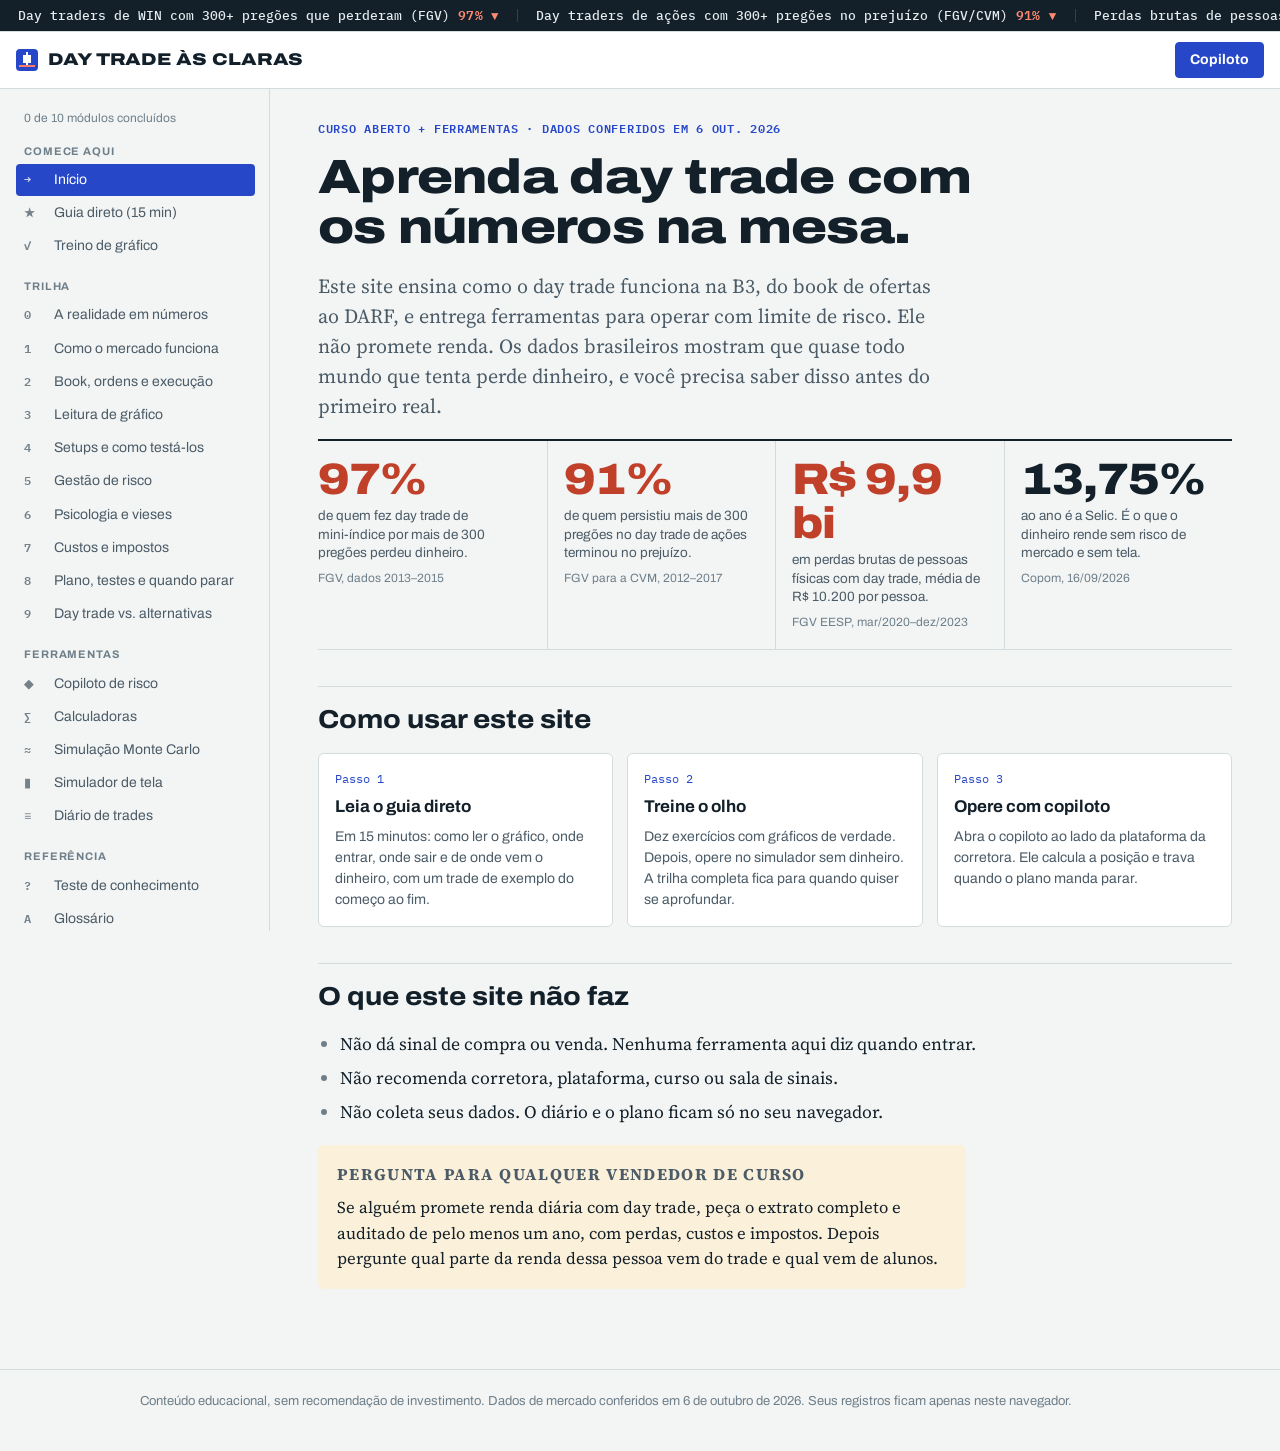
==== commit a4393c9d: "Prepara as páginas Guia direto e Treino de gráfico Cria as seções vazias, os links no menu e na pági" ====
--- a/index.html
+++ b/index.html
@@ -43,6 +43,8 @@
     <h2>Comece aqui</h2>
     <ul>
       <li><a href="#inicio"><span class="n">→</span><span>Início</span><span></span></a></li>
+      <li><a href="#guia"><span class="n">★</span><span>Guia direto (15 min)</span><span></span></a></li>
+      <li><a href="#treino"><span class="n">✓</span><span>Treino de gráfico</span><span class="ok" data-ok-treino></span></a></li>
     </ul>
     <h2>Trilha</h2>
     <ol>
@@ -90,8 +92,8 @@
 
   <h2>Como usar este site</h2>
   <div class="passos">
-    <a href="#realidade"><span class="num">Passo 1</span><strong>Faça a trilha</strong><span>Dez módulos, do mercado ao imposto. Comece pelo módulo 0, que mostra o que os estudos encontraram.</span></a>
-    <a href="#simulador"><span class="num">Passo 2</span><strong>Treine sem dinheiro</strong><span>Opere no simulador e rode a simulação Monte Carlo com os números da sua estratégia.</span></a>
+    <a href="#guia"><span class="num">Passo 1</span><strong>Leia o guia direto</strong><span>Em 15 minutos: como ler o gráfico, onde entrar, onde sair e de onde vem o dinheiro, com um trade de exemplo do começo ao fim.</span></a>
+    <a href="#treino"><span class="num">Passo 2</span><strong>Treine o olho</strong><span>Dez exercícios com gráficos de verdade. Depois, opere no simulador sem dinheiro. A trilha completa fica para quando quiser se aprofundar.</span></a>
     <a href="#copiloto"><span class="num">Passo 3</span><strong>Opere com copiloto</strong><span>Abra o copiloto ao lado da plataforma da corretora. Ele calcula a posição e trava quando o plano manda parar.</span></a>
   </div>
 
@@ -105,6 +107,25 @@
     <p class="rotulo-quadro">Pergunta para qualquer vendedor de curso</p>
     <p>Se alguém promete renda diária com day trade, peça o extrato completo e auditado de pelo menos um ano, com perdas, custos e impostos. Depois pergunte qual parte da renda dessa pessoa vem do trade e qual vem de alunos.</p>
   </div>
+</section>
+
+<!-- ===================== GUIA DIRETO ===================== -->
+<section class="pagina leitura" data-pagina="guia" hidden>
+<!-- conteudo:guia -->
+<!-- /conteudo:guia -->
+</section>
+
+<!-- ===================== TREINO ===================== -->
+<section class="pagina leitura" data-pagina="treino" hidden>
+  <p class="sobretitulo">Treino · 10 exercícios · sem dinheiro</p>
+  <h1>Treino de leitura de gráfico</h1>
+  <p class="lead">Olhe o gráfico, escolha uma resposta e veja a explicação. É assim que o olho aprende: muitas repetições, com correção na hora.</p>
+  <p class="leitura-res" id="treino-placar" aria-live="polite"></p>
+  <div class="exercicios" id="exercicios">
+<!-- conteudo:treino -->
+<!-- /conteudo:treino -->
+  </div>
+  <div class="fim-modulo"><button type="button" class="botao botao-sec" id="treino-reiniciar">Recomeçar o treino</button><span class="espaco"></span><a href="#simulador">Agora pratique no simulador →</a></div>
 </section>
 
 <!-- ===================== MÓDULO 0 ===================== -->
@@ -126,6 +147,14 @@
       <caption>Links completos em <a href="#fontes">Fontes</a>.</caption>
     </table>
   </div>
+<!-- fig:fig-m0-cem -->
+<figure class="figura">
+  <div class="diagrama">
+    <svg viewBox="0 0 720 446" role="img" aria-label="Dois quadros de 100 quadradinhos. No mini-índice, 97 de cada 100 persistentes perderam dinheiro e 3 não perderam. Nas ações, 91 tiveram prejuízo e 9 não. Em cada quadro, cerca de 1 pessoa teve ganho relevante."><rect x="236" y="12" width="14" height="14" class="f-baixa" rx="2"/><text x="256" y="24" class="f-tinta2" font-size="14">perdeu dinheiro</text><rect x="386" y="12" width="14" height="14" class="f-alta" rx="2"/><text x="406" y="24" class="f-tinta2" font-size="14">não perdeu</text><text x="188" y="64" class="f-tinta" font-size="15" text-anchor="middle" font-weight="700">Mini-índice · FGV, 2013–2015</text><text x="188" y="84" class="f-tinta2" font-size="12" text-anchor="middle">dos que persistiram mais de 300 pregões</text><rect x="60" y="96" width="22" height="22" class="f-baixa" rx="2"/><rect x="86" y="96" width="22" height="22" class="f-baixa" rx="2"/><rect x="112" y="96" width="22" height="22" class="f-baixa" rx="2"/><rect x="138" y="96" width="22" height="22" class="f-baixa" rx="2"/><rect x="164" y="96" width="22" height="22" class="f-baixa" rx="2"/><rect x="190" y="96" width="22" height="22" class="f-baixa" rx="2"/><rect x="216" y="96" width="22" height="22" class="f-baixa" rx="2"/><rect x="242" y="96" width="22" height="22" class="f-baixa" rx="2"/><rect x="268" y="96" width="22" height="22" class="f-baixa" rx="2"/><rect x="294" y="96" width="22" height="22" class="f-baixa" rx="2"/><rect x="60" y="122" width="22" height="22" class="f-baixa" rx="2"/><rect x="86" y="122" width="22" height="22" class="f-baixa" rx="2"/><rect x="112" y="122" width="22" height="22" class="f-baixa" rx="2"/><rect x="138" y="122" width="22" height="22" class="f-baixa" rx="2"/><rect x="164" y="122" width="22" height="22" class="f-baixa" rx="2"/><rect x="190" y="122" width="22" height="22" class="f-baixa" rx="2"/><rect x="216" y="122" width="22" height="22" class="f-baixa" rx="2"/><rect x="242" y="122" width="22" height="22" class="f-baixa" rx="2"/><rect x="268" y="122" width="22" height="22" class="f-baixa" rx="2"/><rect x="294" y="122" width="22" height="22" class="f-baixa" rx="2"/><rect x="60" y="148" width="22" height="22" class="f-baixa" rx="2"/><rect x="86" y="148" width="22" height="22" class="f-baixa" rx="2"/><rect x="112" y="148" width="22" height="22" class="f-baixa" rx="2"/><rect x="138" y="148" width="22" height="22" class="f-baixa" rx="2"/><rect x="164" y="148" width="22" height="22" class="f-baixa" rx="2"/><rect x="190" y="148" width="22" height="22" class="f-baixa" rx="2"/><rect x="216" y="148" width="22" height="22" class="f-baixa" rx="2"/><rect x="242" y="148" width="22" height="22" class="f-baixa" rx="2"/><rect x="268" y="148" width="22" height="22" class="f-baixa" rx="2"/><rect x="294" y="148" width="22" height="22" class="f-baixa" rx="2"/><rect x="60" y="174" width="22" height="22" class="f-baixa" rx="2"/><rect x="86" y="174" width="22" height="22" class="f-baixa" rx="2"/><rect x="112" y="174" width="22" height="22" class="f-baixa" rx="2"/><rect x="138" y="174" width="22" height="22" class="f-baixa" rx="2"/><rect x="164" y="174" width="22" height="22" class="f-baixa" rx="2"/><rect x="190" y="174" width="22" height="22" class="f-baixa" rx="2"/><rect x="216" y="174" width="22" height="22" class="f-baixa" rx="2"/><rect x="242" y="174" width="22" height="22" class="f-baixa" rx="2"/><rect x="268" y="174" width="22" height="22" class="f-baixa" rx="2"/><rect x="294" y="174" width="22" height="22" class="f-baixa" rx="2"/><rect x="60" y="200" width="22" height="22" class="f-baixa" rx="2"/><rect x="86" y="200" width="22" height="22" class="f-baixa" rx="2"/><rect x="112" y="200" width="22" height="22" class="f-baixa" rx="2"/><rect x="138" y="200" width="22" height="22" class="f-baixa" rx="2"/><rect x="164" y="200" width="22" height="22" class="f-baixa" rx="2"/><rect x="190" y="200" width="22" height="22" class="f-baixa" rx="2"/><rect x="216" y="200" width="22" height="22" class="f-baixa" rx="2"/><rect x="242" y="200" width="22" height="22" class="f-baixa" rx="2"/><rect x="268" y="200" width="22" height="22" class="f-baixa" rx="2"/><rect x="294" y="200" width="22" height="22" class="f-baixa" rx="2"/><rect x="60" y="226" width="22" height="22" class="f-baixa" rx="2"/><rect x="86" y="226" width="22" height="22" class="f-baixa" rx="2"/><rect x="112" y="226" width="22" height="22" class="f-baixa" rx="2"/><rect x="138" y="226" width="22" height="22" class="f-baixa" rx="2"/><rect x="164" y="226" width="22" height="22" class="f-baixa" rx="2"/><rect x="190" y="226" width="22" height="22" class="f-baixa" rx="2"/><rect x="216" y="226" width="22" height="22" class="f-baixa" rx="2"/><rect x="242" y="226" width="22" height="22" class="f-baixa" rx="2"/><rect x="268" y="226" width="22" height="22" class="f-baixa" rx="2"/><rect x="294" y="226" width="22" height="22" class="f-baixa" rx="2"/><rect x="60" y="252" width="22" height="22" class="f-baixa" rx="2"/><rect x="86" y="252" width="22" height="22" class="f-baixa" rx="2"/><rect x="112" y="252" width="22" height="22" class="f-baixa" rx="2"/><rect x="138" y="252" width="22" height="22" class="f-baixa" rx="2"/><rect x="164" y="252" width="22" height="22" class="f-baixa" rx="2"/><rect x="190" y="252" width="22" height="22" class="f-baixa" rx="2"/><rect x="216" y="252" width="22" height="22" class="f-baixa" rx="2"/><rect x="242" y="252" width="22" height="22" class="f-baixa" rx="2"/><rect x="268" y="252" width="22" height="22" class="f-baixa" rx="2"/><rect x="294" y="252" width="22" height="22" class="f-baixa" rx="2"/><rect x="60" y="278" width="22" height="22" class="f-baixa" rx="2"/><rect x="86" y="278" width="22" height="22" class="f-baixa" rx="2"/><rect x="112" y="278" width="22" height="22" class="f-baixa" rx="2"/><rect x="138" y="278" width="22" height="22" class="f-baixa" rx="2"/><rect x="164" y="278" width="22" height="22" class="f-baixa" rx="2"/><rect x="190" y="278" width="22" height="22" class="f-baixa" rx="2"/><rect x="216" y="278" width="22" height="22" class="f-baixa" rx="2"/><rect x="242" y="278" width="22" height="22" class="f-baixa" rx="2"/><rect x="268" y="278" width="22" height="22" class="f-baixa" rx="2"/><rect x="294" y="278" width="22" height="22" class="f-baixa" rx="2"/><rect x="60" y="304" width="22" height="22" class="f-baixa" rx="2"/><rect x="86" y="304" width="22" height="22" class="f-baixa" rx="2"/><rect x="112" y="304" width="22" height="22" class="f-baixa" rx="2"/><rect x="138" y="304" width="22" height="22" class="f-baixa" rx="2"/><rect x="164" y="304" width="22" height="22" class="f-baixa" rx="2"/><rect x="190" y="304" width="22" height="22" class="f-baixa" rx="2"/><rect x="216" y="304" width="22" height="22" class="f-baixa" rx="2"/><rect x="242" y="304" width="22" height="22" class="f-baixa" rx="2"/><rect x="268" y="304" width="22" height="22" class="f-baixa" rx="2"/><rect x="294" y="304" width="22" height="22" class="f-baixa" rx="2"/><rect x="60" y="330" width="22" height="22" class="f-baixa" rx="2"/><rect x="86" y="330" width="22" height="22" class="f-baixa" rx="2"/><rect x="112" y="330" width="22" height="22" class="f-baixa" rx="2"/><rect x="138" y="330" width="22" height="22" class="f-baixa" rx="2"/><rect x="164" y="330" width="22" height="22" class="f-baixa" rx="2"/><rect x="190" y="330" width="22" height="22" class="f-baixa" rx="2"/><rect x="216" y="330" width="22" height="22" class="f-baixa" rx="2"/><rect x="242" y="330" width="22" height="22" class="f-alta" rx="2"/><rect x="268" y="330" width="22" height="22" class="f-alta" rx="2"/><rect x="294" y="330" width="22" height="22" class="f-alta s-cobalto" rx="2" stroke-width="3"/><text x="60" y="384" class="f-baixa t-dado" font-size="20" font-weight="700">97</text><text x="96" y="383" class="f-tinta" font-size="14">perderam dinheiro</text><text x="60" y="410" class="f-alta t-dado" font-size="20" font-weight="700">3</text><text x="96" y="409" class="f-tinta" font-size="14">não perderam</text><rect x="63" y="424" width="16" height="16" class="f-alta s-cobalto" rx="2" stroke-width="3"/><text x="96" y="437" class="f-cobalto" font-size="14" font-weight="700">≈1 ganhou mais que 1 salário mínimo</text><text x="532" y="64" class="f-tinta" font-size="15" text-anchor="middle" font-weight="700">Ações · estudo para a CVM, 2012–2017</text><text x="532" y="84" class="f-tinta2" font-size="12" text-anchor="middle">dos que persistiram mais de 300 pregões</text><rect x="404" y="96" width="22" height="22" class="f-baixa" rx="2"/><rect x="430" y="96" width="22" height="22" class="f-baixa" rx="2"/><rect x="456" y="96" width="22" height="22" class="f-baixa" rx="2"/><rect x="482" y="96" width="22" height="22" class="f-baixa" rx="2"/><rect x="508" y="96" width="22" height="22" class="f-baixa" rx="2"/><rect x="534" y="96" width="22" height="22" class="f-baixa" rx="2"/><rect x="560" y="96" width="22" height="22" class="f-baixa" rx="2"/><rect x="586" y="96" width="22" height="22" class="f-baixa" rx="2"/><rect x="612" y="96" width="22" height="22" class="f-baixa" rx="2"/><rect x="638" y="96" width="22" height="22" class="f-baixa" rx="2"/><rect x="404" y="122" width="22" height="22" class="f-baixa" rx="2"/><rect x="430" y="122" width="22" height="22" class="f-baixa" rx="2"/><rect x="456" y="122" width="22" height="22" class="f-baixa" rx="2"/><rect x="482" y="122" width="22" height="22" class="f-baixa" rx="2"/><rect x="508" y="122" width="22" height="22" class="f-baixa" rx="2"/><rect x="534" y="122" width="22" height="22" class="f-baixa" rx="2"/><rect x="560" y="122" width="22" height="22" class="f-baixa" rx="2"/><rect x="586" y="122" width="22" height="22" class="f-baixa" rx="2"/><rect x="612" y="122" width="22" height="22" class="f-baixa" rx="2"/><rect x="638" y="122" width="22" height="22" class="f-baixa" rx="2"/><rect x="404" y="148" width="22" height="22" class="f-baixa" rx="2"/><rect x="430" y="148" width="22" height="22" class="f-baixa" rx="2"/><rect x="456" y="148" width="22" height="22" class="f-baixa" rx="2"/><rect x="482" y="148" width="22" height="22" class="f-baixa" rx="2"/><rect x="508" y="148" width="22" height="22" class="f-baixa" rx="2"/><rect x="534" y="148" width="22" height="22" class="f-baixa" rx="2"/><rect x="560" y="148" width="22" height="22" class="f-baixa" rx="2"/><rect x="586" y="148" width="22" height="22" class="f-baixa" rx="2"/><rect x="612" y="148" width="22" height="22" class="f-baixa" rx="2"/><rect x="638" y="148" width="22" height="22" class="f-baixa" rx="2"/><rect x="404" y="174" width="22" height="22" class="f-baixa" rx="2"/><rect x="430" y="174" width="22" height="22" class="f-baixa" rx="2"/><rect x="456" y="174" width="22" height="22" class="f-baixa" rx="2"/><rect x="482" y="174" width="22" height="22" class="f-baixa" rx="2"/><rect x="508" y="174" width="22" height="22" class="f-baixa" rx="2"/><rect x="534" y="174" width="22" height="22" class="f-baixa" rx="2"/><rect x="560" y="174" width="22" height="22" class="f-baixa" rx="2"/><rect x="586" y="174" width="22" height="22" class="f-baixa" rx="2"/><rect x="612" y="174" width="22" height="22" class="f-baixa" rx="2"/><rect x="638" y="174" width="22" height="22" class="f-baixa" rx="2"/><rect x="404" y="200" width="22" height="22" class="f-baixa" rx="2"/><rect x="430" y="200" width="22" height="22" class="f-baixa" rx="2"/><rect x="456" y="200" width="22" height="22" class="f-baixa" rx="2"/><rect x="482" y="200" width="22" height="22" class="f-baixa" rx="2"/><rect x="508" y="200" width="22" height="22" class="f-baixa" rx="2"/><rect x="534" y="200" width="22" height="22" class="f-baixa" rx="2"/><rect x="560" y="200" width="22" height="22" class="f-baixa" rx="2"/><rect x="586" y="200" width="22" height="22" class="f-baixa" rx="2"/><rect x="612" y="200" width="22" height="22" class="f-baixa" rx="2"/><rect x="638" y="200" width="22" height="22" class="f-baixa" rx="2"/><rect x="404" y="226" width="22" height="22" class="f-baixa" rx="2"/><rect x="430" y="226" width="22" height="22" class="f-baixa" rx="2"/><rect x="456" y="226" width="22" height="22" class="f-baixa" rx="2"/><rect x="482" y="226" width="22" height="22" class="f-baixa" rx="2"/><rect x="508" y="226" width="22" height="22" class="f-baixa" rx="2"/><rect x="534" y="226" width="22" height="22" class="f-baixa" rx="2"/><rect x="560" y="226" width="22" height="22" class="f-baixa" rx="2"/><rect x="586" y="226" width="22" height="22" class="f-baixa" rx="2"/><rect x="612" y="226" width="22" height="22" class="f-baixa" rx="2"/><rect x="638" y="226" width="22" height="22" class="f-baixa" rx="2"/><rect x="404" y="252" width="22" height="22" class="f-baixa" rx="2"/><rect x="430" y="252" width="22" height="22" class="f-baixa" rx="2"/><rect x="456" y="252" width="22" height="22" class="f-baixa" rx="2"/><rect x="482" y="252" width="22" height="22" class="f-baixa" rx="2"/><rect x="508" y="252" width="22" height="22" class="f-baixa" rx="2"/><rect x="534" y="252" width="22" height="22" class="f-baixa" rx="2"/><rect x="560" y="252" width="22" height="22" class="f-baixa" rx="2"/><rect x="586" y="252" width="22" height="22" class="f-baixa" rx="2"/><rect x="612" y="252" width="22" height="22" class="f-baixa" rx="2"/><rect x="638" y="252" width="22" height="22" class="f-baixa" rx="2"/><rect x="404" y="278" width="22" height="22" class="f-baixa" rx="2"/><rect x="430" y="278" width="22" height="22" class="f-baixa" rx="2"/><rect x="456" y="278" width="22" height="22" class="f-baixa" rx="2"/><rect x="482" y="278" width="22" height="22" class="f-baixa" rx="2"/><rect x="508" y="278" width="22" height="22" class="f-baixa" rx="2"/><rect x="534" y="278" width="22" height="22" class="f-baixa" rx="2"/><rect x="560" y="278" width="22" height="22" class="f-baixa" rx="2"/><rect x="586" y="278" width="22" height="22" class="f-baixa" rx="2"/><rect x="612" y="278" width="22" height="22" class="f-baixa" rx="2"/><rect x="638" y="278" width="22" height="22" class="f-baixa" rx="2"/><rect x="404" y="304" width="22" height="22" class="f-baixa" rx="2"/><rect x="430" y="304" width="22" height="22" class="f-baixa" rx="2"/><rect x="456" y="304" width="22" height="22" class="f-baixa" rx="2"/><rect x="482" y="304" width="22" height="22" class="f-baixa" rx="2"/><rect x="508" y="304" width="22" height="22" class="f-baixa" rx="2"/><rect x="534" y="304" width="22" height="22" class="f-baixa" rx="2"/><rect x="560" y="304" width="22" height="22" class="f-baixa" rx="2"/><rect x="586" y="304" width="22" height="22" class="f-baixa" rx="2"/><rect x="612" y="304" width="22" height="22" class="f-baixa" rx="2"/><rect x="638" y="304" width="22" height="22" class="f-baixa" rx="2"/><rect x="404" y="330" width="22" height="22" class="f-baixa" rx="2"/><rect x="430" y="330" width="22" height="22" class="f-alta" rx="2"/><rect x="456" y="330" width="22" height="22" class="f-alta" rx="2"/><rect x="482" y="330" width="22" height="22" class="f-alta" rx="2"/><rect x="508" y="330" width="22" height="22" class="f-alta" rx="2"/><rect x="534" y="330" width="22" height="22" class="f-alta" rx="2"/><rect x="560" y="330" width="22" height="22" class="f-alta" rx="2"/><rect x="586" y="330" width="22" height="22" class="f-alta" rx="2"/><rect x="612" y="330" width="22" height="22" class="f-alta" rx="2"/><rect x="638" y="330" width="22" height="22" class="f-alta s-cobalto" rx="2" stroke-width="3"/><text x="404" y="384" class="f-baixa t-dado" font-size="20" font-weight="700">91</text><text x="440" y="383" class="f-tinta" font-size="14">tiveram prejuízo</text><text x="404" y="410" class="f-alta t-dado" font-size="20" font-weight="700">9</text><text x="440" y="409" class="f-tinta" font-size="14">não tiveram prejuízo</text><rect x="407" y="424" width="16" height="16" class="f-alta s-cobalto" rx="2" stroke-width="3"/><text x="440" y="437" class="f-cobalto" font-size="14" font-weight="700">≈1 ganhou mais de R$ 300 por dia</text></svg>
+  </div>
+  <figcaption><strong>Figura 0.1 · De cada 100 que persistiram.</strong> Cada quadradinho é 1 de cada 100 pessoas que fizeram day trade por mais de 300 pregões. Vermelho perdeu dinheiro e verde não perdeu. O quadrado com contorno azul é a fatia que ganhou bem: 1,1% passou de um salário mínimo no mini-índice, e 0,8% passou de R$ 300 por dia nas ações.</figcaption>
+</figure>
+<!-- /fig:fig-m0-cem -->
 
   <h2>Por que é tão difícil</h2>
   <ol>
@@ -135,6 +164,14 @@
     <li><strong>A alavancagem amplia tudo.</strong> Com algumas centenas de reais de margem, um único contrato de mini-índice expõe você a cerca de R$ 28 mil. Um erro de boleta ou um stop que não executa pode custar mais que a margem.</li>
     <li><strong>Você vê só os vencedores.</strong> Nas redes aparece o print do dia bom. As contas zeradas não postam nada.</li>
   </ol>
+<!-- fig:fig-m0-somazero -->
+<figure class="figura">
+  <div class="diagrama">
+    <svg viewBox="0 0 720 404" role="img" aria-label="Barras em escala de um único negócio. Antes dos custos, o trader A ganha 100 reais e o B perde 100: soma zero. Depois, A fica com 78,80 e B perde 101,50; a soma dos dois é menos 22,70, que foi para B3, corretoras (3 reais) e Receita (19,70)."><defs><marker id="fig-m0-somazero-seta" viewBox="0 0 10 10" refX="9" refY="5" markerWidth="7" markerHeight="7" orient="auto-start-reverse"><path class="f-tinta2" d="M0,0 L10,5 L0,10 z"/></marker><marker id="fig-m0-somazero-seta-alerta" viewBox="0 0 10 10" refX="9" refY="5" markerWidth="7" markerHeight="7" orient="auto-start-reverse"><path class="f-alerta" d="M0,0 L10,5 L0,10 z"/></marker></defs><text x="20" y="24" class="f-tinta" font-size="15" font-weight="700">Antes dos custos</text><text x="20" y="58" class="f-tinta" font-size="14">Trader A</text><text x="20" y="94" class="f-tinta" font-size="14">Trader B</text><text x="20" y="130" class="f-tinta" font-size="14">Soma dos dois</text><rect x="380" y="40" width="180" height="26" class="f-alta"/><text x="568" y="58" class="f-tinta t-dado" font-size="13" font-weight="700">+R$ 100,00</text><rect x="200" y="76" width="180" height="26" class="f-baixa"/><text x="192" y="94" class="f-tinta t-dado" font-size="13" text-anchor="end" font-weight="700">−R$ 100,00</text><text x="388" y="130" class="f-tinta t-dado" font-size="13" font-weight="700">R$ 0,00</text><line x1="380" y1="32" x2="380" y2="146" class="s-tinta2" stroke-width="1.5"/><text x="380" y="160" class="f-tinta3" font-size="12" text-anchor="middle">zero</text><text x="20" y="192" class="f-tinta" font-size="15" font-weight="700">Depois dos custos e do IR</text><text x="20" y="224" class="f-tinta" font-size="14">Trader A</text><text x="20" y="260" class="f-tinta" font-size="14">Trader B</text><text x="20" y="296" class="f-tinta" font-size="14">Soma dos dois</text><line x1="380" y1="198" x2="380" y2="312" class="s-tinta2" stroke-width="1.5"/><rect x="380" y="206" width="141.84" height="26" class="f-alta"/><text x="388" y="224" class="f-folha t-dado" font-size="13" font-weight="700">+R$ 78,80</text><rect x="521.84" y="206" width="2.7" height="26" class="f-tinta2"/><rect x="524.54" y="206" width="35.46" height="26" class="f-alerta-fundo s-alerta" stroke-width="1.5" stroke-dasharray="3 2"/><text x="542.27" y="224" class="f-alerta" font-size="12" text-anchor="middle" font-weight="700">IR</text><rect x="200" y="242" width="180" height="26" class="f-baixa"/><rect x="197.3" y="242" width="2.7" height="26" class="f-tinta2"/><text x="208" y="260" class="f-folha t-dado" font-size="13" font-weight="700">−R$ 101,50</text><rect x="339.14" y="278" width="40.86" height="26" class="f-baixa"/><text x="331.14" y="296" class="f-baixa t-dado" font-size="13" text-anchor="end" font-weight="700">−R$ 22,70</text><rect x="150" y="350" width="312" height="48" class="f-papel s-tinta3" rx="6" stroke-width="1.5"/><text x="306" y="370" class="f-tinta" font-size="14" text-anchor="middle" font-weight="700">B3 e corretoras</text><text x="306" y="389" class="f-tinta t-dado" font-size="13" text-anchor="middle">R$ 1,50 + R$ 1,50 = R$ 3,00</text><rect x="482" y="350" width="222" height="48" class="f-alerta-fundo s-alerta" rx="6" stroke-width="1.5"/><text x="593" y="370" class="f-tinta" font-size="14" text-anchor="middle" font-weight="700">Receita Federal</text><text x="593" y="389" class="f-tinta t-dado" font-size="13" text-anchor="middle">20% de R$ 98,50 = R$ 19,70</text><path d="M523.19,232 V326 H440 V348" class="f-nenhum s-tinta2" stroke-width="1.5" marker-end="url(#fig-m0-somazero-seta)"/><text x="515.19" y="262" class="f-tinta2 t-dado" font-size="12" text-anchor="end">custos R$ 1,50</text><path d="M542.27,232 V348" class="f-nenhum s-alerta" stroke-width="1.75" marker-end="url(#fig-m0-somazero-seta-alerta)"/><text x="550.27" y="300" class="f-alerta t-dado" font-size="12" font-weight="700">IR R$ 19,70</text><path d="M198.65,268 V348" class="f-nenhum s-tinta2" stroke-width="1.5" marker-end="url(#fig-m0-somazero-seta)"/><text x="206.65" y="334" class="f-tinta2 t-dado" font-size="12">custos R$ 1,50</text></svg>
+  </div>
+  <figcaption><strong>Figura 0.2 · Para onde vai o dinheiro de um trade.</strong> As barras estão em escala. Antes dos custos, o que A ganha é exatamente o que B perde, e a soma dá zero. Depois de R$ 1,50 de custos para cada um e do IR de A, os dois juntos ficam R$ 22,70 mais pobres: esse dinheiro saiu pelas setas para a B3, as corretoras e a Receita.</figcaption>
+</figure>
+<!-- /fig:fig-m0-somazero -->
 
   <h2>Quem ganha dinheiro com certeza</h2>
   <p>Há participantes com lucro garantido a cada operação, ganhe ou perca o trader:</p>
@@ -144,6 +181,14 @@
     <li><strong>Vendedores de curso, salas de sinais e influenciadores</strong>, cuja renda vem de alunos e assinantes. Um curso que ensinasse a ganhar consistentemente valeria mais sendo operado do que vendido.</li>
     <li><strong>Mesas proprietárias com taxa de avaliação</strong>: o modelo de negócio é cobrar pelo teste. A maior parte dos candidatos reprova, e a taxa fica.</li>
   </ul>
+<!-- fig:fig-m0-quemganha -->
+<figure class="figura">
+  <div class="diagrama">
+    <svg viewBox="0 0 720 356" role="img" aria-label="O trader no centro, com setas de dinheiro saindo para a B3, a corretora, o vendedor de curso ou sala de sinais e a mesa proprietária com avaliação, que cobram ganhando ou perdendo; uma seta tracejada para a Receita, só quando há lucro; e uma seta dupla com o outro lado do trade, que ganha o que você perde."><defs><marker id="fig-m0-quemganha-seta" viewBox="0 0 10 10" refX="9" refY="5" markerWidth="7" markerHeight="7" orient="auto-start-reverse"><path class="f-baixa" d="M0,0 L10,5 L0,10 z"/></marker><marker id="fig-m0-quemganha-seta2" viewBox="0 0 10 10" refX="9" refY="5" markerWidth="7" markerHeight="7" orient="auto-start-reverse"><path class="f-tinta2" d="M0,0 L10,5 L0,10 z"/></marker></defs><text x="20" y="28" class="f-tinta" font-size="13" font-weight="700">Como ler as setas</text><line x1="20" y1="50" x2="62" y2="50" class="s-baixa" stroke-width="2.5" marker-end="url(#fig-m0-quemganha-seta)"/><text x="72" y="55" class="f-tinta2" font-size="13">dinheiro sai de você</text><line x1="20" y1="76" x2="62" y2="76" class="s-baixa" stroke-width="2" stroke-dasharray="6 4" marker-end="url(#fig-m0-quemganha-seta)"/><text x="72" y="81" class="f-tinta2" font-size="13">só quando há lucro</text><line x1="22" y1="102" x2="60" y2="102" class="s-tinta2" stroke-width="2" marker-start="url(#fig-m0-quemganha-seta2)" marker-end="url(#fig-m0-quemganha-seta2)"/><text x="72" y="107" class="f-tinta2" font-size="13">vai e volta entre os dois</text><rect x="392" y="12" width="316" height="256" class="f-alerta-fundo s-alerta" rx="10" stroke-width="1.5"/><text x="406" y="36" class="f-alerta" font-size="14" font-weight="700">Cobram ganhando ou perdendo</text><rect x="404" y="48" width="292" height="46" class="f-folha s-tinta3" rx="6"/><text x="416" y="68" class="f-tinta" font-size="14" font-weight="700">B3</text><text x="416" y="85" class="f-tinta2" font-size="12">emolumentos em toda operação</text><rect x="404" y="102" width="292" height="46" class="f-folha s-tinta3" rx="6"/><text x="416" y="122" class="f-tinta" font-size="14" font-weight="700">Corretora</text><text x="416" y="139" class="f-tinta2" font-size="12">corretagem, plataforma, juros</text><rect x="404" y="156" width="292" height="46" class="f-folha s-tinta3" rx="6"/><text x="416" y="176" class="f-tinta" font-size="14" font-weight="700">Vendedor de curso / sala de sinais</text><text x="416" y="193" class="f-tinta2" font-size="12">mensalidade, curso, assinatura</text><rect x="404" y="210" width="292" height="46" class="f-folha s-tinta3" rx="6"/><text x="416" y="230" class="f-tinta" font-size="14" font-weight="700">Mesa proprietária com avaliação</text><text x="416" y="247" class="f-tinta2" font-size="12">taxa do teste, aprovado ou não</text><rect x="404" y="286" width="292" height="46" class="f-folha s-tinta3" rx="6"/><text x="416" y="306" class="f-tinta" font-size="14" font-weight="700">Receita Federal</text><text x="416" y="323" class="f-tinta2" font-size="12">20% do lucro, só quando há lucro</text><line x1="304.68" y1="149.31" x2="401" y2="71" class="s-baixa" stroke-width="2.5" marker-end="url(#fig-m0-quemganha-seta)"/><line x1="312.63" y1="162.51" x2="401" y2="125" class="s-baixa" stroke-width="2.5" marker-end="url(#fig-m0-quemganha-seta)"/><line x1="316.96" y1="182.02" x2="401" y2="179" class="s-baixa" stroke-width="2.5" marker-end="url(#fig-m0-quemganha-seta)"/><line x1="313.87" y1="202.29" x2="401" y2="233" class="s-baixa" stroke-width="2.5" marker-end="url(#fig-m0-quemganha-seta)"/><line x1="302.9" y1="220.78" x2="401" y2="309" class="s-baixa" stroke-width="2" stroke-dasharray="6 4" marker-end="url(#fig-m0-quemganha-seta)"/><circle cx="262" cy="184" r="52" class="f-realce s-cobalto" stroke-width="2.5"/><text x="262" y="186" class="f-tinta" font-size="16" text-anchor="middle" font-weight="700">Trader</text><text x="262" y="204" class="f-tinta2" font-size="12" text-anchor="middle">você</text><rect x="20" y="266" width="214" height="66" class="f-folha s-tinta3" rx="6"/><text x="32" y="288" class="f-tinta" font-size="14" font-weight="700">Outro lado do trade</text><text x="32" y="306" class="f-tinta2" font-size="12">robô de alta frequência</text><text x="32" y="322" class="f-tinta2" font-size="12">ou mesa profissional</text><line x1="226" y1="226.9" x2="150" y2="262" class="s-tinta2" stroke-width="2" marker-start="url(#fig-m0-quemganha-seta2)" marker-end="url(#fig-m0-quemganha-seta2)"/><text x="192" y="226" class="f-tinta" font-size="14" text-anchor="end">ganha o que você perde</text></svg>
+  </div>
+  <figcaption><strong>Figura 0.3 · Quem ganha em toda operação.</strong> As quatro setas cheias, que vão para o quadro “Cobram ganhando ou perdendo”, tiram dinheiro do seu bolso em qualquer resultado. A Receita só leva parte quando há lucro. Com o outro lado do trade, muitas vezes um robô ou uma mesa profissional, o dinheiro só troca de mão: o que um ganha, o outro perde.</figcaption>
+</figure>
+<!-- /fig:fig-m0-quemganha -->
 
   <div class="quadro">
     <p class="rotulo-quadro">Pergunta que você precisa responder</p>
@@ -190,6 +235,14 @@
     <li><strong>CVM</strong>: regula o mercado e fiscaliza corretoras, analistas e ofertas.</li>
     <li><strong>Receita Federal</strong>: recebe 20% do lucro mensal de day trade.</li>
   </ul>
+<!-- fig:fig-m1-quemequem -->
+<figure class="figura">
+  <div class="diagrama">
+    <svg viewBox="0 0 720 340" role="img" aria-label="Fluxo de uma ordem: você envia a ordem para sua corretora, que encaminha para a B3; do outro lado, outro participante envia a ordem para a corretora dele, que também encaminha para a B3. A B3 casa compra com venda e garante a liquidação. A CVM regula e fiscaliza corretoras e B3. A Receita recebe 20% do seu lucro mensal."><defs><marker id="fig-m1-quemequem-seta" viewBox="0 0 10 10" refX="9" refY="5" markerWidth="7" markerHeight="7" orient="auto-start-reverse"><path class="f-tinta2" d="M0,0 L10,5 L0,10 z"/></marker></defs><rect x="8" y="160" width="56" height="60" class="f-folha s-tinta2" rx="8" stroke-width="1.5"/><text x="36" y="195" class="f-tinta" font-size="15" text-anchor="middle" font-weight="700">Você</text><rect x="138" y="160" width="80" height="60" class="f-folha s-tinta2" rx="8" stroke-width="1.5"/><text x="178" y="186" class="f-tinta" font-size="14" text-anchor="middle" font-weight="700">Sua</text><text x="178" y="204" class="f-tinta" font-size="14" text-anchor="middle" font-weight="700">corretora</text><rect x="292" y="140" width="76" height="100" class="f-cobalto" rx="8"/><text x="330" y="192" class="f-folha" font-size="22" text-anchor="middle" font-weight="700">B3</text><text x="330" y="212" class="f-folha" font-size="12" text-anchor="middle">a bolsa</text><rect x="442" y="160" width="100" height="60" class="f-folha s-tinta2" rx="8" stroke-width="1.5"/><text x="492" y="186" class="f-tinta" font-size="14" text-anchor="middle" font-weight="700">Corretora</text><text x="492" y="204" class="f-tinta" font-size="14" text-anchor="middle" font-weight="700">do outro lado</text><rect x="616" y="160" width="96" height="60" class="f-folha s-tinta2" rx="8" stroke-width="1.5"/><text x="664" y="186" class="f-tinta" font-size="14" text-anchor="middle" font-weight="700">Outro</text><text x="664" y="204" class="f-tinta" font-size="14" text-anchor="middle" font-weight="700">participante</text><line x1="67" y1="190" x2="135" y2="190" class="s-tinta2" stroke-width="2" marker-end="url(#fig-m1-quemequem-seta)"/><text x="101" y="166" class="f-tinta2" font-size="12" text-anchor="middle">envia</text><text x="101" y="181" class="f-tinta2" font-size="12" text-anchor="middle">ordem</text><line x1="221" y1="190" x2="289" y2="190" class="s-tinta2" stroke-width="2" marker-end="url(#fig-m1-quemequem-seta)"/><text x="255" y="181" class="f-tinta2" font-size="12" text-anchor="middle">encaminha</text><line x1="439" y1="190" x2="371" y2="190" class="s-tinta2" stroke-width="2" marker-end="url(#fig-m1-quemequem-seta)"/><text x="405" y="181" class="f-tinta2" font-size="12" text-anchor="middle">encaminha</text><line x1="613" y1="190" x2="545" y2="190" class="s-tinta2" stroke-width="2" marker-end="url(#fig-m1-quemequem-seta)"/><text x="579" y="166" class="f-tinta2" font-size="12" text-anchor="middle">envia</text><text x="579" y="181" class="f-tinta2" font-size="12" text-anchor="middle">ordem</text><text x="712" y="240" class="f-tinta2" font-size="12" text-anchor="end">pessoa, fundo ou robô</text><text x="178" y="240" class="f-tinta2" font-size="12" text-anchor="middle">guarda sua margem</text><line x1="330" y1="240" x2="330" y2="262" class="s-cobalto" stroke-width="2"/><rect x="212" y="262" width="236" height="62" class="f-realce s-cobalto" rx="8" stroke-width="1.5"/><text x="226" y="287" class="f-cobalto t-dado" font-size="14" font-weight="700">1</text><text x="242" y="287" class="f-tinta" font-size="14">casa compra com venda</text><text x="226" y="309" class="f-cobalto t-dado" font-size="14" font-weight="700">2</text><text x="242" y="309" class="f-tinta" font-size="14">câmara garante a liquidação</text><rect x="250" y="20" width="160" height="54" class="f-papel s-tinta2" rx="8" stroke-width="1.5"/><text x="330" y="42" class="f-tinta" font-size="15" text-anchor="middle" font-weight="700">CVM</text><text x="330" y="62" class="f-tinta2" font-size="12" text-anchor="middle">regula e fiscaliza</text><line x1="270" y1="74" x2="178" y2="158" class="s-tinta3" stroke-width="1.5" stroke-dasharray="5 4"/><line x1="330" y1="74" x2="330" y2="138" class="s-tinta3" stroke-width="1.5" stroke-dasharray="5 4"/><line x1="390" y1="74" x2="492" y2="158" class="s-tinta3" stroke-width="1.5" stroke-dasharray="5 4"/><line x1="36" y1="222" x2="36" y2="268" class="s-tinta2" stroke-width="2" marker-end="url(#fig-m1-quemequem-seta)"/><rect x="8" y="272" width="184" height="52" class="f-alerta-fundo s-alerta" rx="8" stroke-width="1.5"/><text x="20" y="294" class="f-tinta" font-size="14" font-weight="700">Receita Federal</text><text x="20" y="313" class="f-tinta2" font-size="12">recebe 20% do lucro mensal</text></svg>
+  </div>
+  <figcaption><strong>Figura 1.1 · Quem é quem numa ordem.</strong> Siga as setas: a sua ordem e a do outro participante passam cada uma pela sua corretora e se encontram na B3, que junta comprador e vendedor e garante que o negócio seja liquidado. A CVM fiscaliza as corretoras e a B3 (linhas tracejadas), e a Receita fica com 20% do lucro do mês.</figcaption>
+</figure>
+<!-- /fig:fig-m1-quemequem -->
 
   <h2>Os ativos mais usados no day trade</h2>
   <div class="tabela">
@@ -204,11 +257,27 @@
     </table>
   </div>
   <p><strong>Vencimentos.</strong> O mini-índice vence nos meses pares, na quarta-feira mais próxima do dia 15. O mini-dólar vence todo mês, no primeiro dia útil. Perto do vencimento a liquidez migra para o contrato seguinte; opere sempre o mais negociado.</p>
+<!-- fig:fig-m1-vencimentos -->
+<figure class="figura">
+  <div class="diagrama">
+    <svg viewBox="0 0 720 400" role="img" aria-label="Calendário com os 12 meses e as letras de vencimento F, G, H, J, K, M, N, Q, U, V, X e Z. O mini-índice, WIN, vence só nos meses pares; o mini-dólar, WDO, vence todo mês. Exemplos: WINZ26 é mini-índice que vence em dezembro de 2026; WDOX26 é mini-dólar que vence em novembro de 2026."><text x="20" y="40" class="f-tinta2" font-size="12">Mês</text><text x="20" y="66" class="f-tinta2" font-size="12">Letra no código</text><rect x="160" y="48" width="540" height="26" class="f-realce" rx="4"/><text x="182.5" y="38" class="f-tinta2" font-size="13" text-anchor="middle">jan</text><text x="182.5" y="67" class="f-cobalto t-dado" font-size="16" text-anchor="middle" font-weight="700">F</text><text x="227.5" y="38" class="f-tinta2" font-size="13" text-anchor="middle">fev</text><text x="227.5" y="67" class="f-cobalto t-dado" font-size="16" text-anchor="middle" font-weight="700">G</text><line x1="205" y1="48" x2="205" y2="74" class="s-linha" stroke-width="1"/><text x="272.5" y="38" class="f-tinta2" font-size="13" text-anchor="middle">mar</text><text x="272.5" y="67" class="f-cobalto t-dado" font-size="16" text-anchor="middle" font-weight="700">H</text><line x1="250" y1="48" x2="250" y2="74" class="s-linha" stroke-width="1"/><text x="317.5" y="38" class="f-tinta2" font-size="13" text-anchor="middle">abr</text><text x="317.5" y="67" class="f-cobalto t-dado" font-size="16" text-anchor="middle" font-weight="700">J</text><line x1="295" y1="48" x2="295" y2="74" class="s-linha" stroke-width="1"/><text x="362.5" y="38" class="f-tinta2" font-size="13" text-anchor="middle">mai</text><text x="362.5" y="67" class="f-cobalto t-dado" font-size="16" text-anchor="middle" font-weight="700">K</text><line x1="340" y1="48" x2="340" y2="74" class="s-linha" stroke-width="1"/><text x="407.5" y="38" class="f-tinta2" font-size="13" text-anchor="middle">jun</text><text x="407.5" y="67" class="f-cobalto t-dado" font-size="16" text-anchor="middle" font-weight="700">M</text><line x1="385" y1="48" x2="385" y2="74" class="s-linha" stroke-width="1"/><text x="452.5" y="38" class="f-tinta2" font-size="13" text-anchor="middle">jul</text><text x="452.5" y="67" class="f-cobalto t-dado" font-size="16" text-anchor="middle" font-weight="700">N</text><line x1="430" y1="48" x2="430" y2="74" class="s-linha" stroke-width="1"/><text x="497.5" y="38" class="f-tinta2" font-size="13" text-anchor="middle">ago</text><text x="497.5" y="67" class="f-cobalto t-dado" font-size="16" text-anchor="middle" font-weight="700">Q</text><line x1="475" y1="48" x2="475" y2="74" class="s-linha" stroke-width="1"/><text x="542.5" y="38" class="f-tinta2" font-size="13" text-anchor="middle">set</text><text x="542.5" y="67" class="f-cobalto t-dado" font-size="16" text-anchor="middle" font-weight="700">U</text><line x1="520" y1="48" x2="520" y2="74" class="s-linha" stroke-width="1"/><text x="587.5" y="38" class="f-tinta2" font-size="13" text-anchor="middle">out</text><text x="587.5" y="67" class="f-cobalto t-dado" font-size="16" text-anchor="middle" font-weight="700">V</text><line x1="565" y1="48" x2="565" y2="74" class="s-linha" stroke-width="1"/><text x="632.5" y="38" class="f-tinta2" font-size="13" text-anchor="middle">nov</text><text x="632.5" y="67" class="f-cobalto t-dado" font-size="16" text-anchor="middle" font-weight="700">X</text><line x1="610" y1="48" x2="610" y2="74" class="s-linha" stroke-width="1"/><text x="677.5" y="38" class="f-tinta2" font-size="13" text-anchor="middle">dez</text><text x="677.5" y="67" class="f-cobalto t-dado" font-size="16" text-anchor="middle" font-weight="700">Z</text><line x1="655" y1="48" x2="655" y2="74" class="s-linha" stroke-width="1"/><rect x="160" y="86" width="540" height="34" class="f-papel" rx="4"/><text x="20" y="102" class="f-tinta t-dado" font-size="15" font-weight="700">WIN</text><text x="20" y="117" class="f-tinta2" font-size="12">mini-índice</text><circle cx="182.5" cy="103" r="3" class="f-tinta3"/><circle cx="227.5" cy="103" r="8" class="f-cobalto"/><circle cx="272.5" cy="103" r="3" class="f-tinta3"/><circle cx="317.5" cy="103" r="8" class="f-cobalto"/><circle cx="362.5" cy="103" r="3" class="f-tinta3"/><circle cx="407.5" cy="103" r="8" class="f-cobalto"/><circle cx="452.5" cy="103" r="3" class="f-tinta3"/><circle cx="497.5" cy="103" r="8" class="f-cobalto"/><circle cx="542.5" cy="103" r="3" class="f-tinta3"/><circle cx="587.5" cy="103" r="8" class="f-cobalto"/><circle cx="632.5" cy="103" r="3" class="f-tinta3"/><circle cx="677.5" cy="103" r="13" class="f-nenhum s-cobalto" stroke-width="2.5"/><circle cx="677.5" cy="103" r="8" class="f-cobalto"/><text x="160" y="138" class="f-tinta2" font-size="12">vence nos meses pares, na quarta-feira mais próxima do dia 15</text><rect x="160" y="154" width="540" height="34" class="f-papel" rx="4"/><text x="20" y="170" class="f-tinta t-dado" font-size="15" font-weight="700">WDO</text><text x="20" y="185" class="f-tinta2" font-size="12">mini-dólar</text><circle cx="182.5" cy="171" r="8" class="f-cobalto"/><circle cx="227.5" cy="171" r="8" class="f-cobalto"/><circle cx="272.5" cy="171" r="8" class="f-cobalto"/><circle cx="317.5" cy="171" r="8" class="f-cobalto"/><circle cx="362.5" cy="171" r="8" class="f-cobalto"/><circle cx="407.5" cy="171" r="8" class="f-cobalto"/><circle cx="452.5" cy="171" r="8" class="f-cobalto"/><circle cx="497.5" cy="171" r="8" class="f-cobalto"/><circle cx="542.5" cy="171" r="8" class="f-cobalto"/><circle cx="587.5" cy="171" r="8" class="f-cobalto"/><circle cx="632.5" cy="171" r="13" class="f-nenhum s-cobalto" stroke-width="2.5"/><circle cx="632.5" cy="171" r="8" class="f-cobalto"/><circle cx="677.5" cy="171" r="8" class="f-cobalto"/><text x="160" y="206" class="f-tinta2" font-size="12">vence todo mês, no 1º dia útil do mês</text><line x1="20" y1="232" x2="700" y2="232" class="s-linha" stroke-width="1"/><text x="20" y="256" class="f-tinta" font-size="15" font-weight="700">Como ler o código</text><text x="80" y="296" class="f-tinta t-dado" font-size="24" text-anchor="middle" font-weight="700">WIN</text><path d="M58.4,304 v6 H101.6 v-6" class="f-nenhum s-tinta3" stroke-width="1.5"/><text x="80" y="328" class="f-tinta" font-size="13" text-anchor="middle" font-weight="700">mini-índice</text><text x="80" y="345" class="f-tinta3" font-size="12" text-anchor="middle">ativo</text><text x="152" y="296" class="f-cobalto t-dado" font-size="24" text-anchor="middle" font-weight="700">Z</text><path d="M144.8,304 v6 H159.2 v-6" class="f-nenhum s-tinta3" stroke-width="1.5"/><text x="152" y="328" class="f-tinta" font-size="13" text-anchor="middle" font-weight="700">dez</text><text x="152" y="345" class="f-tinta3" font-size="12" text-anchor="middle">mês</text><text x="212" y="296" class="f-tinta t-dado" font-size="24" text-anchor="middle" font-weight="700">26</text><path d="M197.6,304 v6 H226.4 v-6" class="f-nenhum s-tinta3" stroke-width="1.5"/><text x="212" y="328" class="f-tinta" font-size="13" text-anchor="middle" font-weight="700">2026</text><text x="212" y="345" class="f-tinta3" font-size="12" text-anchor="middle">ano</text><text x="40" y="378" class="f-tinta2" font-size="13">WINZ26 = mini-índice, vence em dez/2026</text><text x="430" y="296" class="f-tinta t-dado" font-size="24" text-anchor="middle" font-weight="700">WDO</text><path d="M408.4,304 v6 H451.6 v-6" class="f-nenhum s-tinta3" stroke-width="1.5"/><text x="430" y="328" class="f-tinta" font-size="13" text-anchor="middle" font-weight="700">mini-dólar</text><text x="430" y="345" class="f-tinta3" font-size="12" text-anchor="middle">ativo</text><text x="502" y="296" class="f-cobalto t-dado" font-size="24" text-anchor="middle" font-weight="700">X</text><path d="M494.8,304 v6 H509.2 v-6" class="f-nenhum s-tinta3" stroke-width="1.5"/><text x="502" y="328" class="f-tinta" font-size="13" text-anchor="middle" font-weight="700">nov</text><text x="502" y="345" class="f-tinta3" font-size="12" text-anchor="middle">mês</text><text x="562" y="296" class="f-tinta t-dado" font-size="24" text-anchor="middle" font-weight="700">26</text><path d="M547.6,304 v6 H576.4 v-6" class="f-nenhum s-tinta3" stroke-width="1.5"/><text x="562" y="328" class="f-tinta" font-size="13" text-anchor="middle" font-weight="700">2026</text><text x="562" y="345" class="f-tinta3" font-size="12" text-anchor="middle">ano</text><text x="390" y="378" class="f-tinta2" font-size="13">WDOX26 = mini-dólar, vence em nov/2026</text></svg>
+  </div>
+  <figcaption><strong>Figura 1.2 · Calendário de vencimentos.</strong> Cada bolinha azul é um mês em que o contrato vence. O mini-índice só tem vencimento nos meses pares, e o mini-dólar tem um por mês. O código junta ativo, letra do mês e ano: os dois meses com anel são os dos exemplos embaixo.</figcaption>
+</figure>
+<!-- /fig:fig-m1-vencimentos -->
 
   <h2>Margem não é o quanto você pode perder</h2>
   <p>Para operar um contrato de mini-índice no day trade, a corretora bloqueia uma margem de garantia. A B3 define mínimos (a partir de 02/02/2026, foram noticiados R$ 155 por WIN e R$ 140 por WDO), e cada corretora pode exigir mais. Compare com a exposição:</p>
   <div class="formula">Exposição de 1 WIN ≈ 140.000 × 0,20 = R$ 28.000<br>Margem ≈ R$ 155<br>Alavancagem ≈ 28.000 ÷ 155 ≈ 180 vezes</div>
   <p>Uma queda de 1% no índice (1.400 pontos) custa R$ 280 por contrato, quase o dobro da margem. Se o stop não executar por gap, leilão ou queda de conexão, a perda pode passar do seu saldo, e o saldo negativo vira dívida com a corretora.</p>
+<!-- fig:fig-m1-alavancagem -->
+<figure class="figura">
+  <div class="diagrama">
+    <svg viewBox="0 0 720 420" role="img" aria-label="Dois painéis em escala. Em cima, a exposição de 1 contrato de mini-índice, 28 mil reais, ocupa quase toda a largura, e a margem de 155 reais quase não aparece. Embaixo, ampliado 40 vezes: margem de 155 reais, queda de 1% custa 280 reais e queda de 2% custa 560 reais; a perda de 1% já passa da margem."><defs><marker id="fig-m1-alavancagem-seta" viewBox="0 0 10 10" refX="9" refY="5" markerWidth="7" markerHeight="7" orient="auto-start-reverse"><path class="f-tinta2" d="M0,0 L10,5 L0,10 z"/></marker></defs><text x="20" y="24" class="f-tinta" font-size="15" font-weight="700">Escala real</text><text x="126" y="24" class="f-tinta2" font-size="12">1 contrato de mini-índice a 140.000 pontos</text><text x="20" y="58" class="f-tinta" font-size="14" font-weight="700">Exposição</text><text x="20" y="74" class="f-tinta2" font-size="12">1 WIN</text><rect x="160" y="40" width="525" height="34" class="f-cobalto"/><text x="172" y="62" class="f-folha t-dado" font-size="14" font-weight="700">R$ 28.000 = 140.000 × R$ 0,20</text><text x="20" y="102" class="f-tinta" font-size="14" font-weight="700">Margem</text><text x="20" y="118" class="f-tinta2 t-dado" font-size="12">≈ R$ 155</text><rect x="160" y="86" width="2.91" height="34" class="f-alerta"/><line x1="224" y1="103" x2="168" y2="103" class="s-tinta2" stroke-width="1.5" marker-end="url(#fig-m1-alavancagem-seta)"/><text x="232" y="108" class="f-tinta" font-size="14">nesta escala, a margem quase some</text><line x1="160" y1="132" x2="685" y2="132" class="s-tinta3" stroke-width="1"/><line x1="160" y1="132" x2="160" y2="137" class="s-tinta3" stroke-width="1"/><text x="152" y="136" class="f-tinta3 t-dado" font-size="12" text-anchor="end">R$ 0</text><line x1="291.25" y1="132" x2="291.25" y2="137" class="s-tinta3" stroke-width="1"/><text x="291.25" y="151" class="f-tinta3 t-dado" font-size="12" text-anchor="middle">R$ 7.000</text><line x1="422.5" y1="132" x2="422.5" y2="137" class="s-tinta3" stroke-width="1"/><text x="422.5" y="151" class="f-tinta3 t-dado" font-size="12" text-anchor="middle">R$ 14.000</text><line x1="553.75" y1="132" x2="553.75" y2="137" class="s-tinta3" stroke-width="1"/><text x="553.75" y="151" class="f-tinta3 t-dado" font-size="12" text-anchor="middle">R$ 21.000</text><line x1="685" y1="132" x2="685" y2="137" class="s-tinta3" stroke-width="1"/><text x="685" y="151" class="f-tinta3 t-dado" font-size="12" text-anchor="end">R$ 28.000</text><rect x="160" y="126" width="10.5" height="12" class="f-nenhum s-tinta" stroke-width="1.5"/><path d="M160,138 L160,228 M170.5,138 L580,228" class="f-nenhum s-tinta3" stroke-width="1.25" stroke-dasharray="4 4"/><text x="356" y="168" class="f-tinta2" font-size="12">zoom nos primeiros R$ 560</text><text x="20" y="222" class="f-tinta" font-size="15" font-weight="700">Ampliado 40 vezes</text><text x="20" y="258" class="f-tinta" font-size="14" font-weight="700">Margem</text><rect x="160" y="240" width="116.25" height="30" class="f-alerta"/><text x="268.25" y="260" class="f-folha t-dado" font-size="13" text-anchor="end" font-weight="700">R$ 155</text><text x="20" y="298" class="f-tinta" font-size="14" font-weight="700">Queda de 1%</text><text x="20" y="314" class="f-tinta2 t-dado" font-size="12">1.400 pontos</text><rect x="160" y="284" width="210" height="30" class="f-baixa"/><text x="362" y="304" class="f-folha t-dado" font-size="13" text-anchor="end" font-weight="700">−R$ 280</text><text x="20" y="342" class="f-tinta" font-size="14" font-weight="700">Queda de 2%</text><text x="20" y="358" class="f-tinta2 t-dado" font-size="12">2.800 pontos</text><rect x="160" y="328" width="420" height="30" class="f-baixa"/><text x="572" y="348" class="f-folha t-dado" font-size="13" text-anchor="end" font-weight="700">−R$ 560</text><line x1="276.25" y1="234" x2="276.25" y2="364" class="s-tinta" stroke-width="1.5" stroke-dasharray="5 3"/><text x="282.25" y="248" class="f-tinta" font-size="12" font-weight="700">fim da margem</text><text x="380" y="304" class="f-baixa" font-size="14" font-weight="700">já passa da margem em R$ 125</text><line x1="160" y1="370" x2="580" y2="370" class="s-tinta3" stroke-width="1"/><line x1="160" y1="370" x2="160" y2="375" class="s-tinta3" stroke-width="1"/><text x="160" y="389" class="f-tinta3 t-dado" font-size="12" text-anchor="start">R$ 0</text><line x1="265" y1="370" x2="265" y2="375" class="s-tinta3" stroke-width="1"/><text x="265" y="389" class="f-tinta3 t-dado" font-size="12" text-anchor="middle">R$ 140</text><line x1="370" y1="370" x2="370" y2="375" class="s-tinta3" stroke-width="1"/><text x="370" y="389" class="f-tinta3 t-dado" font-size="12" text-anchor="middle">R$ 280</text><line x1="475" y1="370" x2="475" y2="375" class="s-tinta3" stroke-width="1"/><text x="475" y="389" class="f-tinta3 t-dado" font-size="12" text-anchor="middle">R$ 420</text><line x1="580" y1="370" x2="580" y2="375" class="s-tinta3" stroke-width="1"/><text x="580" y="389" class="f-tinta3 t-dado" font-size="12" text-anchor="middle">R$ 560</text></svg>
+  </div>
+  <figcaption><strong>Figura 1.3 · Margem não é limite de perda.</strong> Em cima, a margem desenhada na mesma escala da exposição vira um risco quase invisível. Embaixo, com zoom de 40 vezes, dá para comparar: uma queda de 1% custa R$ 280, quase o dobro da margem, e a perda continua crescendo depois da linha tracejada.</figcaption>
+</figure>
+<!-- /fig:fig-m1-alavancagem -->
   <div class="quadro perigo">
     <p class="rotulo-quadro">Zeragem compulsória</p>
     <p>Se a perda consumir sua garantia, ou se a posição de day trade continuar aberta perto do fechamento, a corretora zera tudo a mercado, no preço que houver. Isso costuma acontecer no pior momento.</p>
@@ -220,6 +289,14 @@
     <li><strong>Leilões.</strong> Na abertura, no fechamento e quando um ativo oscila demais, o pregão contínuo para e as ofertas se acumulam até um preço único. Durante o leilão, ordens stop podem não funcionar como você espera.</li>
     <li><strong>Circuit breaker.</strong> Se o Ibovespa cair 10%, todo o mercado para por 30 minutos; com 15%, por 1 hora; com 20%, pelo prazo que a B3 definir. Você fica preso na posição enquanto isso.</li>
   </ul>
+<!-- fig:fig-m1-circuit -->
+<figure class="figura">
+  <div class="diagrama">
+    <svg viewBox="0 0 720 396" role="img" aria-label="Escada descendente do Ibovespa. Ao cair 10%, o mercado para por 30 minutos; ao cair 15%, para por 1 hora; ao cair 20%, para pelo prazo que a B3 definir. As paradas aparecem como faixas onde ninguém negocia."><defs><marker id="fig-m1-circuit-seta" viewBox="0 0 10 10" refX="9" refY="5" markerWidth="7" markerHeight="7" orient="auto-start-reverse"><path class="f-tinta3" d="M0,0 L10,5 L0,10 z"/></marker></defs><text x="20" y="22" class="f-tinta2" font-size="12">Queda do Ibovespa no dia</text><rect x="200" y="34" width="80" height="320" class="f-alerta-fundo"/><line x1="200" y1="34" x2="200" y2="354" class="s-alerta" stroke-width="1.5"/><line x1="280" y1="34" x2="280" y2="354" class="s-alerta" stroke-width="1.5"/><text x="240" y="54" class="f-alerta" font-size="14" text-anchor="middle" font-weight="700">para</text><text x="240" y="72" class="f-alerta" font-size="14" text-anchor="middle" font-weight="700">30 min</text><rect x="340" y="34" width="160" height="320" class="f-alerta-fundo"/><line x1="340" y1="34" x2="340" y2="354" class="s-alerta" stroke-width="1.5"/><line x1="500" y1="34" x2="500" y2="354" class="s-alerta" stroke-width="1.5"/><text x="420" y="54" class="f-alerta" font-size="14" text-anchor="middle" font-weight="700">para 1 hora</text><rect x="560" y="34" width="144" height="320" class="f-alerta-fundo"/><line x1="560" y1="34" x2="560" y2="354" class="s-alerta" stroke-width="1.5"/><text x="632" y="54" class="f-alerta" font-size="14" text-anchor="middle" font-weight="700">para pelo prazo</text><text x="632" y="72" class="f-alerta" font-size="14" text-anchor="middle" font-weight="700">que a B3 definir</text><line x1="92" y1="92" x2="704" y2="92" class="s-linha" stroke-width="1"/><text x="84" y="96" class="f-tinta2 t-dado" font-size="12" text-anchor="end">0%</text><line x1="92" y1="152" x2="704" y2="152" class="s-linha" stroke-width="1"/><text x="84" y="156" class="f-tinta2 t-dado" font-size="12" text-anchor="end">−5%</text><line x1="92" y1="212" x2="704" y2="212" class="s-tinta3" stroke-width="1" stroke-dasharray="4 4"/><text x="84" y="216" class="f-tinta t-dado" font-size="13" text-anchor="end" font-weight="700">−10%</text><line x1="92" y1="272" x2="704" y2="272" class="s-tinta3" stroke-width="1" stroke-dasharray="4 4"/><text x="84" y="276" class="f-tinta t-dado" font-size="13" text-anchor="end" font-weight="700">−15%</text><line x1="92" y1="332" x2="704" y2="332" class="s-tinta3" stroke-width="1" stroke-dasharray="4 4"/><text x="84" y="336" class="f-tinta t-dado" font-size="13" text-anchor="end" font-weight="700">−20%</text><line x1="92" y1="34" x2="92" y2="354" class="s-tinta3" stroke-width="1"/><path d="M100,92 L200,212 M280,212 L340,272 M500,272 L560,332" class="f-nenhum s-baixa" stroke-width="3" stroke-linecap="round"/><path d="M200,212 H280 M340,272 H500 M560,332 H690" class="f-nenhum s-baixa" stroke-width="2" stroke-dasharray="2 5" stroke-linecap="round"/><circle cx="200" cy="212" r="5" class="f-baixa"/><circle cx="340" cy="272" r="5" class="f-baixa"/><circle cx="560" cy="332" r="5" class="f-baixa"/><text x="420" y="260" class="f-tinta2" font-size="12" text-anchor="middle">ninguém negocia</text><text x="420" y="294" class="f-tinta2" font-size="12" text-anchor="middle">você fica preso na posição</text><line x1="92" y1="368" x2="700" y2="368" class="s-tinta3" stroke-width="1" marker-end="url(#fig-m1-circuit-seta)"/><text x="700" y="384" class="f-tinta3" font-size="12" text-anchor="end">tempo</text></svg>
+  </div>
+  <figcaption><strong>Figura 1.4 · Circuit breaker.</strong> A linha vermelha é o Ibovespa caindo durante o dia. Cada vez que a queda chega a 10%, 15% ou 20%, o mercado inteiro para (faixas sombreadas, com largura proporcional ao tempo). Na parada não há negócios, então quem está posicionado não consegue sair.</figcaption>
+</figure>
+<!-- /fig:fig-m1-circuit -->
 
   <div class="fim-modulo"><button type="button" class="botao" data-concluir="fundamentos">Marcar como concluído</button><span class="espaco"></span><a href="#ordens">Próximo: Book, ordens e execução →</a></div>
 </section>
@@ -245,11 +322,170 @@
       <caption>Book ilustrativo de mini-índice.</caption>
     </table>
   </div>
+<!-- fig:fig-m2-book -->
+<figure class="figura">
+  <div class="diagrama">
+    <svg viewBox="0 0 680 386" role="img" aria-label="Book de ofertas em barras: vendas em vermelho à direita, de 140.015 a 140.030, compras em verde à esquerda, de 140.010 a 139.995, e o spread de 5 pontos entre a melhor venda e a melhor compra"><defs><marker id="fig-m2-book-seta" viewBox="0 0 10 10" refX="8.5" refY="5" markerUnits="userSpaceOnUse" markerWidth="10" markerHeight="10" orient="auto-start-reverse"><path class="f-tinta2" d="M0,0 L10,5 L0,10 z"/></marker></defs>
+<text x="340" y="28" class="f-tinta3" font-size="12" text-anchor="middle">preço</text>
+<text x="400" y="28" class="f-baixa" font-size="14"><tspan font-weight="700" font-size="15">Venda (ask)</tspan><tspan class="f-tinta2" font-size="13"> · quem quer vender</tspan></text>
+<rect x="290" y="42" width="100" height="30" class="f-papel s-linha" stroke-width="1" rx="3"/>
+<text x="340" y="62" class="f-baixa t-dado" font-size="14" text-anchor="middle">140.030</text>
+<rect x="394" y="46" width="77.6" height="22" class="f-baixa" rx="2"/>
+<text x="477.6" y="62" class="f-tinta t-dado" font-size="14">402</text>
+<rect x="290" y="76" width="100" height="30" class="f-papel s-linha" stroke-width="1" rx="3"/>
+<text x="340" y="96" class="f-baixa t-dado" font-size="14" text-anchor="middle">140.025</text>
+<rect x="394" y="80" width="220" height="22" class="f-baixa" rx="2"/>
+<text x="620" y="96" class="f-tinta t-dado" font-size="14">1.140</text>
+<rect x="290" y="110" width="100" height="30" class="f-papel s-linha" stroke-width="1" rx="3"/>
+<text x="340" y="130" class="f-baixa t-dado" font-size="14" text-anchor="middle">140.020</text>
+<rect x="394" y="114" width="56" height="22" class="f-baixa" rx="2"/>
+<text x="456" y="130" class="f-tinta t-dado" font-size="14">290</text>
+<rect x="290" y="144" width="100" height="30" class="f-baixa-fundo s-baixa" stroke-width="2" rx="3"/>
+<text x="340" y="164" class="f-baixa t-dado" font-size="14" font-weight="700" text-anchor="middle">140.015</text>
+<rect x="394" y="148" width="35.7" height="22" class="f-baixa" rx="2"/>
+<text x="435.7" y="164" class="f-tinta t-dado" font-size="14">185</text>
+<rect x="20" y="180" width="640" height="32" class="f-realce" rx="4"/>
+<text x="340" y="201" class="f-tinta" font-size="14" font-weight="600" text-anchor="middle">spread = <tspan class="t-dado">5</tspan> pts = 1 tick = R$ <tspan class="t-dado">1,00</tspan> por contrato</text>
+<rect x="290" y="216" width="100" height="30" class="f-alta-fundo s-alta" stroke-width="2" rx="3"/>
+<text x="340" y="236" class="f-alta t-dado" font-size="14" font-weight="700" text-anchor="middle">140.010</text>
+<rect x="245.1" y="220" width="40.9" height="22" class="f-alta" rx="2"/>
+<text x="239.1" y="236" class="f-tinta t-dado" font-size="14" text-anchor="end">212</text>
+<rect x="290" y="250" width="100" height="30" class="f-papel s-linha" stroke-width="1" rx="3"/>
+<text x="340" y="270" class="f-alta t-dado" font-size="14" text-anchor="middle">140.005</text>
+<rect x="220.4" y="254" width="65.6" height="22" class="f-alta" rx="2"/>
+<text x="214.4" y="270" class="f-tinta t-dado" font-size="14" text-anchor="end">340</text>
+<rect x="290" y="284" width="100" height="30" class="f-papel s-linha" stroke-width="1" rx="3"/>
+<text x="340" y="304" class="f-alta t-dado" font-size="14" text-anchor="middle">140.000</text>
+<rect x="186.2" y="288" width="99.8" height="22" class="f-alta" rx="2"/>
+<text x="180.2" y="304" class="f-tinta t-dado" font-size="14" text-anchor="end">517</text>
+<rect x="290" y="318" width="100" height="30" class="f-papel s-linha" stroke-width="1" rx="3"/>
+<text x="340" y="338" class="f-alta t-dado" font-size="14" text-anchor="middle">139.995</text>
+<rect x="228.5" y="322" width="57.5" height="22" class="f-alta" rx="2"/>
+<text x="222.5" y="338" class="f-tinta t-dado" font-size="14" text-anchor="end">298</text>
+<text x="250" y="164" class="f-baixa" font-size="14" font-weight="700" text-anchor="end">melhor venda <tspan class="t-dado">140.015</tspan></text>
+<line x1="256" y1="159" x2="286" y2="159" class="s-tinta2" stroke-width="1.5" marker-end="url(#fig-m2-book-seta)"/>
+<text x="430" y="236" class="f-alta" font-size="14" font-weight="700">melhor compra <tspan class="t-dado">140.010</tspan></text>
+<line x1="424" y1="231" x2="394" y2="231" class="s-tinta2" stroke-width="1.5" marker-end="url(#fig-m2-book-seta)"/>
+<text x="280" y="374" class="f-alta" font-size="14" text-anchor="end"><tspan font-weight="700" font-size="15">Compra (bid)</tspan><tspan class="f-tinta2" font-size="13"> · quem quer comprar</tspan></text>
+<text x="400" y="374" class="f-tinta3" font-size="12">barra = contratos esperando</text>
+    </svg>
+  </div>
+  <figcaption><strong>Figura 2.1 · O book em barras.</strong> São os números da tabela acima numa escada de preços: as vendas ficam em cima, em vermelho, e as compras embaixo, em verde. O comprimento de cada barra mostra quantos contratos esperam naquele preço. A faixa entre a melhor venda (140.015) e a melhor compra (140.010) é o spread.</figcaption>
+</figure>
+<!-- /fig:fig-m2-book -->
   <p>Se você comprar a mercado 400 contratos, consome os 185 a 140.015 e mais 215 a 140.020: o preço médio piora. Lotes grandes em ativos pouco líquidos andam o preço contra você.</p>
+<!-- fig:fig-m2-mercado -->
+<figure class="figura">
+  <div class="diagrama">
+    <svg viewBox="0 0 680 296" role="img" aria-label="Ordem de compra de 400 contratos a mercado consumindo os 185 contratos a 140.015 e 215 dos 290 a 140.020, com preço médio de 140.017,7"><defs><marker id="fig-m2-mercado-seta" viewBox="0 0 10 10" refX="8.5" refY="5" markerUnits="userSpaceOnUse" markerWidth="10" markerHeight="10" orient="auto-start-reverse"><path class="f-cobalto" d="M0,0 L10,5 L0,10 z"/></marker></defs>
+<text x="340" y="26" class="f-baixa" font-size="14"><tspan font-weight="700" font-size="15">Venda (ask)</tspan><tspan class="f-tinta2" font-size="13"> · onde a sua ordem compra</tspan></text>
+<rect x="16" y="46" width="14" height="14" class="f-cobalto" rx="2"/>
+<text x="38" y="58" class="f-tinta" font-size="14">comprado por você</text>
+<rect x="16" y="72" width="14" height="14" class="f-baixa" rx="2"/>
+<text x="38" y="84" class="f-tinta" font-size="14">continua à venda</text>
+<rect x="250" y="44" width="80" height="32" class="f-papel s-linha" rx="3"/>
+<text x="290" y="65" class="f-baixa t-dado" font-size="14" text-anchor="middle">140.030</text>
+<rect x="340" y="49" width="91.7" height="22" class="f-baixa" rx="2"/>
+<text x="439.7" y="65" class="f-tinta2 t-dado" font-size="14">402</text>
+<rect x="250" y="84" width="80" height="32" class="f-papel s-linha" rx="3"/>
+<text x="290" y="105" class="f-baixa t-dado" font-size="14" text-anchor="middle">140.025</text>
+<rect x="340" y="89" width="260" height="22" class="f-baixa" rx="2"/>
+<text x="608" y="105" class="f-tinta2 t-dado" font-size="14">1.140</text>
+<rect x="250" y="124" width="80" height="32" class="f-papel s-linha" rx="3"/>
+<text x="290" y="145" class="f-baixa t-dado" font-size="14" text-anchor="middle">140.020</text>
+<rect x="340" y="129" width="66.1" height="22" class="f-baixa" rx="2"/>
+<rect x="340" y="129" width="49" height="22" class="f-cobalto" rx="2"/>
+<line x1="389" y1="126" x2="389" y2="154" class="s-folha" stroke-width="2"/>
+<text x="414.1" y="145" class="f-cobalto" font-size="14" font-weight="600">comprou <tspan class="t-dado">215</tspan> de <tspan class="t-dado">290</tspan> · sobram <tspan class="t-dado">75</tspan></text>
+<rect x="250" y="164" width="80" height="32" class="f-papel s-linha" rx="3"/>
+<text x="290" y="185" class="f-baixa t-dado" font-size="14" text-anchor="middle">140.015</text>
+<rect x="340" y="169" width="42.2" height="22" class="f-cobalto" rx="2"/>
+<text x="390.2" y="185" class="f-cobalto" font-size="14" font-weight="600">comprou todos os <tspan class="t-dado">185</tspan></text>
+<text x="16" y="112" class="f-tinta3" font-size="12">sua ordem</text>
+<rect x="16" y="120" width="150" height="80" class="f-realce s-cobalto" stroke-width="1.5" rx="6"/>
+<text x="91" y="154" class="f-cobalto" font-size="16" font-weight="700" text-anchor="middle">comprar <tspan class="t-dado">400</tspan></text>
+<text x="91" y="176" class="f-tinta" font-size="14" text-anchor="middle">a mercado</text>
+<line x1="166" y1="180" x2="246" y2="180" class="s-cobalto" stroke-width="2" marker-end="url(#fig-m2-mercado-seta)"/>
+<text x="208" y="173" class="f-cobalto" font-size="13" font-weight="700" text-anchor="middle">1º <tspan class="t-dado">185</tspan></text>
+<line x1="166" y1="140" x2="246" y2="140" class="s-cobalto" stroke-width="2" marker-end="url(#fig-m2-mercado-seta)"/>
+<text x="208" y="133" class="f-cobalto" font-size="13" font-weight="700" text-anchor="middle">2º <tspan class="t-dado">215</tspan></text>
+<rect x="16" y="222" width="648" height="62" class="f-papel s-linha" rx="6"/>
+<text x="32" y="248" class="f-tinta t-dado" font-size="14">preço médio = (185 × 140.015 + 215 × 140.020) ÷ 400 ≈ <tspan class="f-cobalto" font-weight="700">140.017,7</tspan></text>
+<text x="32" y="270" class="f-tinta2" font-size="13"><tspan class="t-dado">2,7</tspan> pts acima dos <tspan class="t-dado">140.015</tspan> que a tela mostrava: R$ <tspan class="t-dado">215</tspan> a mais no total</text>
+    </svg>
+  </div>
+  <figcaption><strong>Figura 2.2 · Comprar 400 a mercado.</strong> A ordem pega primeiro o preço mais barato: leva os 185 contratos a 140.015 e, como não basta, mais 215 dos 290 a 140.020 (em azul, o que você comprou). O preço médio sai em 140.017,7, e não nos 140.015 que apareciam na tela.</figcaption>
+</figure>
+<!-- /fig:fig-m2-mercado -->
   <p><strong>Cuidado com o que o book mostra.</strong> Ordens grandes podem ser canceladas em milissegundos. Colocar ordens só para enganar, sem intenção de executar (spoofing), é proibido, mas acontece, e o book que você vê pode não ser o book que existe um instante depois.</p>
 
   <h2>Times &amp; trades</h2>
   <p>É a lista de negócios fechados: horário, preço, quantidade, corretora compradora e vendedora e quem agrediu. Agredir é aceitar o preço do outro lado: o comprador que paga o ask agride a venda. Muita agressão compradora com o preço parado sugere um vendedor grande absorvendo, mas essa leitura é subjetiva e difícil de testar.</p>
+<!-- fig:fig-m2-agressao -->
+<figure class="figura">
+  <div class="diagrama">
+    <svg viewBox="0 0 720 308" role="img" aria-label="Agressão: o comprador a mercado atravessa o spread e paga 140.015, o preço de quem vendia; o vendedor a mercado aceita 140.010; ao lado, um times and trades com quatro negócios e o lado agressor"><defs><marker id="fig-m2-agressao-seta-alta" viewBox="0 0 10 10" refX="8.5" refY="5" markerUnits="userSpaceOnUse" markerWidth="10" markerHeight="10" orient="auto-start-reverse"><path class="f-alta" d="M0,0 L10,5 L0,10 z"/></marker><marker id="fig-m2-agressao-seta-baixa" viewBox="0 0 10 10" refX="8.5" refY="5" markerUnits="userSpaceOnUse" markerWidth="10" markerHeight="10" orient="auto-start-reverse"><path class="f-baixa" d="M0,0 L10,5 L0,10 z"/></marker></defs>
+<rect x="155" y="60" width="110" height="48" class="f-baixa-fundo s-baixa" stroke-width="2" rx="4"/>
+<text x="210" y="79" class="f-baixa" font-size="12" text-anchor="middle">melhor venda</text>
+<text x="210" y="100" class="f-baixa t-dado" font-size="16" font-weight="700" text-anchor="middle">140.015</text>
+<rect x="163" y="112" width="94" height="56" class="f-realce" rx="4"/>
+<text x="210" y="136" class="f-tinta2" font-size="13" text-anchor="middle">spread</text>
+<text x="210" y="155" class="f-tinta2 t-dado" font-size="13" text-anchor="middle">5 pts</text>
+<rect x="155" y="172" width="110" height="48" class="f-alta-fundo s-alta" stroke-width="2" rx="4"/>
+<text x="210" y="191" class="f-alta" font-size="12" text-anchor="middle">melhor compra</text>
+<text x="210" y="212" class="f-alta t-dado" font-size="16" font-weight="700" text-anchor="middle">140.010</text>
+<text x="12" y="26" class="f-alta" font-size="15" font-weight="700">Agressão compradora</text>
+<text x="12" y="45" class="f-tinta2" font-size="13">paga <tspan class="t-dado">140.015</tspan>, o preço de quem vendia</text>
+<rect x="12" y="248" width="124" height="48" class="f-alta-fundo s-alta" stroke-width="1.5" rx="6"/>
+<text x="74" y="268" class="f-alta" font-size="14" font-weight="700" text-anchor="middle">Comprador</text>
+<text x="74" y="286" class="f-tinta2" font-size="12" text-anchor="middle">a mercado</text>
+<path d="M74,248 V102 Q74,84 92,84 H151" class="f-nenhum s-alta" stroke-width="3" marker-end="url(#fig-m2-agressao-seta-alta)"/>
+<text x="84" y="140" class="f-tinta" font-size="13">atravessa</text>
+<text x="84" y="157" class="f-tinta" font-size="13">o spread</text>
+<g opacity="0.8">
+<rect x="290" y="12" width="108" height="46" class="f-baixa-fundo s-baixa" stroke-width="1.2" rx="6"/>
+<text x="344" y="31" class="f-baixa" font-size="14" font-weight="700" text-anchor="middle">Vendedor</text>
+<text x="344" y="49" class="f-tinta2" font-size="12" text-anchor="middle">a mercado</text>
+<path d="M344,58 V178 Q344,196 326,196 H269" class="f-nenhum s-baixa" stroke-width="2" stroke-dasharray="6 4" marker-end="url(#fig-m2-agressao-seta-baixa)"/>
+<text x="336" y="124" class="f-tinta2" font-size="13" text-anchor="end">atravessa</text>
+<text x="336" y="141" class="f-tinta2" font-size="13" text-anchor="end">o spread</text>
+<text x="398" y="266" class="f-baixa" font-size="14" font-weight="700" text-anchor="end">Agressão vendedora</text>
+<text x="398" y="285" class="f-tinta2" font-size="13" text-anchor="end">aceita <tspan class="t-dado">140.010</tspan>, o preço de quem comprava</text>
+</g>
+<line x1="414" y1="12" x2="414" y2="296" class="s-linha" stroke-width="1"/>
+<text x="430" y="26" class="f-tinta" font-size="15" font-weight="700">Times &amp; trades</text>
+<text x="708" y="26" class="f-tinta3" font-size="12" text-anchor="end">mais recente no topo</text>
+<text x="430" y="56" class="f-tinta2" font-size="12">Hora</text>
+<text x="518" y="56" class="f-tinta2" font-size="12">Preço</text>
+<text x="612" y="56" class="f-tinta2" font-size="12" text-anchor="end">Qtd.</text>
+<text x="626" y="56" class="f-tinta2" font-size="12">Agressor</text>
+<line x1="430" y1="65" x2="708" y2="65" class="s-linha" stroke-width="1"/>
+<text x="430" y="90" class="f-tinta t-dado" font-size="14">10:31:07</text>
+<text x="518" y="90" class="f-alta t-dado" font-size="14">140.015</text>
+<text x="612" y="90" class="f-tinta t-dado" font-size="14" text-anchor="end">5</text>
+<text x="626" y="90" class="f-alta" font-size="14" font-weight="700">Comprador</text>
+<rect x="424" y="99" width="290" height="28" class="f-papel"/>
+<text x="430" y="118" class="f-tinta t-dado" font-size="14">10:31:06</text>
+<text x="518" y="118" class="f-baixa t-dado" font-size="14">140.010</text>
+<text x="612" y="118" class="f-tinta t-dado" font-size="14" text-anchor="end">2</text>
+<text x="626" y="118" class="f-baixa" font-size="14" font-weight="700">Vendedor</text>
+<text x="430" y="146" class="f-tinta t-dado" font-size="14">10:31:05</text>
+<text x="518" y="146" class="f-alta t-dado" font-size="14">140.015</text>
+<text x="612" y="146" class="f-tinta t-dado" font-size="14" text-anchor="end">10</text>
+<text x="626" y="146" class="f-alta" font-size="14" font-weight="700">Comprador</text>
+<rect x="424" y="155" width="290" height="28" class="f-papel"/>
+<text x="430" y="174" class="f-tinta t-dado" font-size="14">10:31:05</text>
+<text x="518" y="174" class="f-alta t-dado" font-size="14">140.015</text>
+<text x="612" y="174" class="f-tinta t-dado" font-size="14" text-anchor="end">3</text>
+<text x="626" y="174" class="f-alta" font-size="14" font-weight="700">Comprador</text>
+<line x1="430" y1="189" x2="708" y2="189" class="s-linha" stroke-width="1"/>
+<text x="430" y="214" class="f-tinta" font-size="13"><tspan class="f-alta" font-weight="700">Comprador</tspan>: pagou o preço da venda</text>
+<text x="430" y="234" class="f-tinta" font-size="13"><tspan class="f-baixa" font-weight="700">Vendedor</tspan>: aceitou o preço da compra</text>
+    </svg>
+  </div>
+  <figcaption><strong>Figura 2.3 · O que é agressão.</strong> Quem manda ordem a mercado atravessa o spread e fecha negócio no preço de quem estava esperando no book. O comprador que paga 140.015 agride a venda; o vendedor que aceita 140.010 agride a compra. O times &amp; trades anota cada negócio com o lado que agrediu.</figcaption>
+</figure>
+<!-- /fig:fig-m2-agressao -->
 
   <h2>Tipos de ordem</h2>
   <div class="tabela">
@@ -265,13 +501,239 @@
       </tbody>
     </table>
   </div>
+<!-- fig:fig-m2-gap -->
+<figure class="figura larga">
+  <div class="diagrama">
+    <svg viewBox="0 0 720 362" role="img" aria-label="Dois gráficos lado a lado de uma compra a 140.000 com gatilho do stop em 139.850: o preço pula de 139.900 para 139.700; o stop a mercado executa perto de 139.700, perda de 300 pontos; o stop-limite a 139.830 não executa e a perda chega a 500 pontos">
+<text x="8" y="24" class="f-tinta" font-size="15" font-weight="700">A · Stop a mercado</text>
+<line x1="60" y1="264" x2="344" y2="264" class="s-linha" stroke-width="1"/>
+<text x="54" y="268" class="f-tinta3 t-dado" font-size="12" text-anchor="end">139.500</text>
+<line x1="60" y1="224" x2="344" y2="224" class="s-linha" stroke-width="1"/>
+<text x="54" y="228" class="f-tinta3 t-dado" font-size="12" text-anchor="end">139.600</text>
+<line x1="60" y1="184" x2="344" y2="184" class="s-linha" stroke-width="1"/>
+<text x="54" y="188" class="f-tinta3 t-dado" font-size="12" text-anchor="end">139.700</text>
+<line x1="60" y1="144" x2="344" y2="144" class="s-linha" stroke-width="1"/>
+<text x="54" y="148" class="f-tinta3 t-dado" font-size="12" text-anchor="end">139.800</text>
+<line x1="60" y1="104" x2="344" y2="104" class="s-linha" stroke-width="1"/>
+<text x="54" y="108" class="f-tinta3 t-dado" font-size="12" text-anchor="end">139.900</text>
+<line x1="60" y1="64" x2="344" y2="64" class="s-linha" stroke-width="1"/>
+<text x="54" y="68" class="f-tinta3 t-dado" font-size="12" text-anchor="end">140.000</text>
+<text x="60" y="300" class="f-tinta3" font-size="12">tempo →</text>
+<line x1="60" y1="64" x2="344" y2="64" class="s-cobalto" stroke-width="1.5" stroke-dasharray="5 4"/>
+<text x="344" y="80" class="f-cobalto" font-size="13" text-anchor="end">compra <tspan class="t-dado">140.000</tspan></text>
+<line x1="60" y1="124" x2="344" y2="124" class="s-baixa" stroke-width="1.5" stroke-dasharray="6 4"/>
+<text x="344" y="118" class="f-baixa" font-size="13" text-anchor="end">gatilho <tspan class="t-dado">139.850</tspan></text>
+<rect x="174.3" y="104" width="15.7" height="80" class="f-alerta-fundo"/>
+<line x1="179.3" y1="104" x2="185" y2="184" class="s-alerta" stroke-width="2" stroke-dasharray="3 3"/>
+<text x="169.3" y="158" class="f-alerta" font-size="14" font-weight="700" text-anchor="end">gap</text>
+<text x="169.3" y="174" class="f-alerta" font-size="12" text-anchor="end">pulou 200 pts</text>
+<polyline points="60,64 74.2,56 88.4,68 102.6,60 116.8,78 131,70 145.2,88 159.4,82 179.3,104" class="f-nenhum s-tinta" stroke-width="2.5" stroke-linejoin="round"/>
+<polyline points="185,184 202,192 216.2,186 233.2,208 247.4,202 264.5,224 278.7,218 295.7,238 309.9,234 327,254 344,264" class="f-nenhum s-tinta3" stroke-width="2" stroke-linejoin="round" stroke-dasharray="4 3"/>
+<circle cx="185" cy="184" r="6.5" class="f-baixa s-folha" stroke-width="2"/>
+<text x="173" y="206" class="f-baixa" font-size="13" font-weight="700" text-anchor="end">executou</text>
+<text x="173" y="222" class="f-baixa t-dado" font-size="13" font-weight="700" text-anchor="end">≈ 139.700</text>
+<text x="344" y="206" class="f-tinta3" font-size="12" text-anchor="end">você já saiu</text>
+<rect x="8" y="308" width="336" height="48" class="f-baixa-fundo" rx="6"/>
+<text x="20" y="328" class="f-baixa" font-size="14" font-weight="700">Perda: <tspan class="t-dado">300</tspan> pts = R$ <tspan class="t-dado">60</tspan> por contrato</text>
+<text x="20" y="346" class="f-tinta2" font-size="13">executou bem abaixo do gatilho</text>
+<line x1="360" y1="10" x2="360" y2="352" class="s-linha" stroke-width="1"/>
+<text x="376" y="24" class="f-tinta" font-size="15" font-weight="700">B · Stop-limite</text>
+<line x1="428" y1="264" x2="712" y2="264" class="s-linha" stroke-width="1"/>
+<text x="422" y="268" class="f-tinta3 t-dado" font-size="12" text-anchor="end">139.500</text>
+<line x1="428" y1="224" x2="712" y2="224" class="s-linha" stroke-width="1"/>
+<text x="422" y="228" class="f-tinta3 t-dado" font-size="12" text-anchor="end">139.600</text>
+<line x1="428" y1="184" x2="712" y2="184" class="s-linha" stroke-width="1"/>
+<text x="422" y="188" class="f-tinta3 t-dado" font-size="12" text-anchor="end">139.700</text>
+<line x1="428" y1="144" x2="712" y2="144" class="s-linha" stroke-width="1"/>
+<text x="422" y="148" class="f-tinta3 t-dado" font-size="12" text-anchor="end">139.800</text>
+<line x1="428" y1="104" x2="712" y2="104" class="s-linha" stroke-width="1"/>
+<text x="422" y="108" class="f-tinta3 t-dado" font-size="12" text-anchor="end">139.900</text>
+<line x1="428" y1="64" x2="712" y2="64" class="s-linha" stroke-width="1"/>
+<text x="422" y="68" class="f-tinta3 t-dado" font-size="12" text-anchor="end">140.000</text>
+<text x="428" y="300" class="f-tinta3" font-size="12">tempo →</text>
+<line x1="428" y1="64" x2="712" y2="64" class="s-cobalto" stroke-width="1.5" stroke-dasharray="5 4"/>
+<text x="712" y="80" class="f-cobalto" font-size="13" text-anchor="end">compra <tspan class="t-dado">140.000</tspan></text>
+<line x1="428" y1="124" x2="712" y2="124" class="s-baixa" stroke-width="1.5" stroke-dasharray="6 4"/>
+<text x="712" y="118" class="f-baixa" font-size="13" text-anchor="end">gatilho <tspan class="t-dado">139.850</tspan></text>
+<rect x="542.3" y="104" width="15.7" height="80" class="f-alerta-fundo"/>
+<line x1="547.3" y1="104" x2="553" y2="184" class="s-alerta" stroke-width="2" stroke-dasharray="3 3"/>
+<text x="537.3" y="158" class="f-alerta" font-size="14" font-weight="700" text-anchor="end">gap</text>
+<text x="537.3" y="174" class="f-alerta" font-size="12" text-anchor="end">pulou 200 pts</text>
+<polyline points="428,64 442.2,56 456.4,68 470.6,60 484.8,78 499,70 513.2,88 527.4,82 547.3,104" class="f-nenhum s-tinta" stroke-width="2.5" stroke-linejoin="round"/>
+<polyline points="553,184 570,192 584.2,186 601.2,208 615.4,202 632.5,224 646.7,218 663.7,238 677.9,234 695,254 712,264" class="f-nenhum s-tinta" stroke-width="2.5" stroke-linejoin="round"/>
+<line x1="553" y1="132" x2="712" y2="132" class="s-alerta" stroke-width="3"/>
+<text x="712" y="149" class="f-alerta" font-size="13" text-anchor="end">venda limitada <tspan class="t-dado">139.830</tspan></text>
+<text x="712" y="166" class="f-alerta" font-size="13" font-weight="700" text-anchor="end">parada, não executa</text>
+<circle cx="553" cy="184" r="6" class="f-folha s-alerta" stroke-width="2.5"/>
+<text x="541" y="206" class="f-alerta" font-size="13" font-weight="700" text-anchor="end">acionou, mas</text>
+<text x="541" y="222" class="f-alerta" font-size="13" font-weight="700" text-anchor="end">não executou</text>
+<circle cx="712" cy="264" r="6.5" class="f-baixa s-folha" stroke-width="2"/>
+<text x="700" y="282" class="f-baixa" font-size="12" font-weight="700" text-anchor="end">agora <tspan class="t-dado">139.500</tspan></text>
+<rect x="376" y="308" width="336" height="48" class="f-baixa-fundo" rx="6"/>
+<text x="388" y="328" class="f-baixa" font-size="14" font-weight="700">Perda aberta: <tspan class="t-dado">500</tspan> pts = R$ <tspan class="t-dado">100</tspan> por contrato</text>
+<text x="388" y="346" class="f-tinta2" font-size="13">e aumentando: você segue comprado</text>
+    </svg>
+  </div>
+  <figcaption><strong>Figura 2.4 · Stop a mercado × stop-limite num gap.</strong> Comprado a 140.000, com gatilho em 139.850. O preço pula de 139.900 direto para 139.700 sem negociar no meio (faixa em destaque). O stop a mercado vende no primeiro preço que aparece, perto de 139.700; o stop-limite vira uma venda a 139.830 que ninguém aceita, e você continua comprado enquanto o preço cai.</figcaption>
+</figure>
+<!-- /fig:fig-m2-gap -->
   <div class="quadro alerta">
     <p class="rotulo-quadro">Regra prática</p>
     <p>O stop vai para o book (ou para o servidor da corretora) no mesmo instante da entrada. Stop "mental" não é stop: na hora da perda, o cérebro inventa motivos para esperar.</p>
   </div>
+<!-- fig:fig-m2-oco -->
+<figure class="figura">
+  <div class="diagrama">
+    <svg viewBox="0 0 720 292" role="img" aria-label="Ordem OCO: compra a 140.000 com alvo em 140.300 e stop em 139.850 enviados juntos; o preço sobe, toca 140.300, o alvo executa e o stop é cancelado automaticamente"><defs><marker id="fig-m2-oco-seta" viewBox="0 0 10 10" refX="8.5" refY="5" markerUnits="userSpaceOnUse" markerWidth="10" markerHeight="10" orient="auto-start-reverse"><path class="f-tinta2" d="M0,0 L10,5 L0,10 z"/></marker></defs>
+<path d="M36,60 H24 V240 H36" class="f-nenhum s-cobalto" stroke-width="2"/>
+<text x="34" y="122" class="f-cobalto" font-size="15" font-weight="700">OCO</text>
+<text x="34" y="140" class="f-tinta2" font-size="12">alvo e stop</text>
+<text x="34" y="155" class="f-tinta2" font-size="12">juntos</text>
+<text x="188" y="65" class="f-alta" font-size="14" font-weight="700" text-anchor="end">alvo <tspan class="t-dado">140.300</tspan></text>
+<text x="188" y="81" class="f-tinta3" font-size="12" text-anchor="end">ordem limitada</text>
+<text x="188" y="185" class="f-cobalto" font-size="14" font-weight="700" text-anchor="end">compra <tspan class="t-dado">140.000</tspan></text>
+<text x="188" y="245" class="f-baixa" font-size="14" font-weight="700" text-anchor="end">stop <tspan class="t-dado">139.850</tspan></text>
+<text x="188" y="261" class="f-tinta3" font-size="12" text-anchor="end">ordem stop</text>
+<line x1="200" y1="60" x2="560" y2="60" class="s-alta" stroke-width="2" stroke-dasharray="7 4"/>
+<line x1="200" y1="180" x2="560" y2="180" class="s-cobalto" stroke-width="1.5" stroke-dasharray="4 4"/>
+<line x1="200" y1="240" x2="560" y2="240" class="s-baixa" stroke-width="2" stroke-dasharray="7 4"/>
+<line x1="560" y1="240" x2="704" y2="240" class="s-baixa" stroke-width="2" stroke-dasharray="7 4" opacity="0.3"/>
+<polyline points="200,180 230,196 260,168 290,180 320,144 350,160 380,120 410,136 440,100 470,112 500,80 530,92 560,60" class="f-nenhum s-tinta" stroke-width="2.5" stroke-linejoin="round"/>
+<circle cx="200" cy="180" r="5" class="f-cobalto"/>
+<line x1="560" y1="72" x2="560" y2="228" class="s-tinta2" stroke-width="1.5" stroke-dasharray="3 3" marker-end="url(#fig-m2-oco-seta)"/>
+<circle cx="560" cy="60" r="7" class="f-alta s-folha" stroke-width="2"/>
+<text x="574" y="58" class="f-alta" font-size="14" font-weight="700">alvo executado</text>
+<text x="574" y="75" class="f-alta" font-size="13">ganho de <tspan class="t-dado">300</tspan> pts</text>
+<text x="574" y="92" class="f-tinta2" font-size="13">R$ <tspan class="t-dado">60</tspan> por contrato</text>
+<text x="570" y="146" class="f-tinta2" font-size="13">cancela o stop</text>
+<text x="570" y="163" class="f-tinta2" font-size="13">automaticamente</text>
+<line x1="553" y1="233" x2="567" y2="247" class="s-tinta" stroke-width="2.5"/>
+<line x1="553" y1="247" x2="567" y2="233" class="s-tinta" stroke-width="2.5"/>
+<text x="576" y="230" class="f-baixa" font-size="14" opacity="0.7">stop <tspan class="t-dado">139.850</tspan></text>
+<line x1="572" y1="225.5" x2="674" y2="225.5" class="s-tinta" stroke-width="1.5"/>
+<text x="576" y="262" class="f-tinta" font-size="14" font-weight="700">cancelado</text>
+<text x="704" y="282" class="f-tinta3" font-size="12" text-anchor="end">tempo →</text>
+    </svg>
+  </div>
+  <figcaption><strong>Figura 2.5 · OCO: uma cancela a outra.</strong> Junto com a compra a 140.000 você envia o alvo (limitada em 140.300) e o stop (139.850). Quando o preço toca 140.300, o alvo executa (ganho de 300 pts, R$ 60 por contrato) e a plataforma cancela o stop sozinha, sem deixar ordem esquecida no book.</figcaption>
+</figure>
+<!-- /fig:fig-m2-oco -->
+<!-- fig:fig-m2-trailing -->
+<figure class="figura">
+  <div class="diagrama">
+    <svg viewBox="0 0 720 322" role="img" aria-label="Trailing stop de 150 pontos numa compra a 140.000: o preço sobe até 140.400 e o stop sobe em degraus de 139.850 até 140.250; na queda, o stop executa a 140.250 com ganho de 250 pontos"><defs><marker id="fig-m2-trailing-seta" viewBox="0 0 10 10" refX="8.5" refY="5" markerUnits="userSpaceOnUse" markerWidth="10" markerHeight="10" orient="auto-start-reverse"><path class="f-tinta2" d="M0,0 L10,5 L0,10 z"/></marker></defs>
+<line x1="70" y1="250" x2="548" y2="250" class="s-linha" stroke-width="1"/>
+<text x="62" y="254" class="f-tinta3 t-dado" font-size="12" text-anchor="end">139.900</text>
+<line x1="70" y1="210" x2="548" y2="210" class="s-linha" stroke-width="1"/>
+<text x="62" y="214" class="f-tinta3 t-dado" font-size="12" text-anchor="end">140.000</text>
+<line x1="70" y1="170" x2="548" y2="170" class="s-linha" stroke-width="1"/>
+<text x="62" y="174" class="f-tinta3 t-dado" font-size="12" text-anchor="end">140.100</text>
+<line x1="70" y1="130" x2="548" y2="130" class="s-linha" stroke-width="1"/>
+<text x="62" y="134" class="f-tinta3 t-dado" font-size="12" text-anchor="end">140.200</text>
+<line x1="70" y1="90" x2="548" y2="90" class="s-linha" stroke-width="1"/>
+<text x="62" y="94" class="f-tinta3 t-dado" font-size="12" text-anchor="end">140.300</text>
+<line x1="70" y1="50" x2="548" y2="50" class="s-linha" stroke-width="1"/>
+<text x="62" y="54" class="f-tinta3 t-dado" font-size="12" text-anchor="end">140.400</text>
+<text x="548" y="310" class="f-tinta3" font-size="12" text-anchor="end">tempo →</text>
+<line x1="82" y1="56" x2="108" y2="56" class="s-tinta" stroke-width="2.5"/>
+<text x="116" y="61" class="f-tinta" font-size="14">preço</text>
+<path d="M82,84 H92 V76 H100 V70 H108" class="f-nenhum s-baixa" stroke-width="2.5"/>
+<text x="116" y="83" class="f-tinta" font-size="14">stop: <tspan class="t-dado">150</tspan> pts abaixo da maior máxima</text>
+<line x1="80" y1="210" x2="566" y2="210" class="s-cobalto" stroke-width="1.5" stroke-dasharray="5 4"/>
+<path d="M80,270 H104 V254 H128 V254 H152 V234 H176 V234 H200 V214 H224 V214 H248 V198 H272 V198 H296 V178 H320 V178 H344 V158 H368 V158 H392 V138 H416 V138 H440 V110 H464 V110 H488 V110 H512 V110 H536 V110" class="f-nenhum s-baixa" stroke-width="2.5" stroke-linejoin="round"/>
+<polyline points="80,210 104,194 128,202 152,174 176,186 200,154 224,170 248,138 272,150 296,118 320,134 344,98 368,110 392,78 416,90 440,50 464,66 488,82 512,94 536,110" class="f-nenhum s-tinta" stroke-width="2.5" stroke-linejoin="round"/>
+<circle cx="80" cy="210" r="5" class="f-cobalto"/>
+<text x="82" y="286" class="f-baixa" font-size="13">stop inicial <tspan class="t-dado">139.850</tspan></text>
+<text x="440" y="41" class="f-tinta" font-size="13" text-anchor="middle">máxima <tspan class="t-dado">140.400</tspan></text>
+<line x1="448" y1="50" x2="556" y2="50" class="s-tinta3" stroke-width="1" stroke-dasharray="2 3"/>
+<line x1="544" y1="110" x2="556" y2="110" class="s-tinta3" stroke-width="1" stroke-dasharray="2 3"/>
+<line x1="548" y1="53" x2="548" y2="107" class="s-tinta2" stroke-width="1.5" marker-start="url(#fig-m2-trailing-seta)" marker-end="url(#fig-m2-trailing-seta)"/>
+<text x="556" y="85" class="f-tinta2" font-size="13"><tspan class="t-dado">150</tspan> pts</text>
+<text x="270" y="250" class="f-baixa" font-size="13" font-weight="700">o stop sobe junto</text>
+<text x="270" y="267" class="f-baixa" font-size="13" font-weight="700">e nunca desce</text>
+<line x1="320" y1="236" x2="314" y2="186" class="s-tinta2" stroke-width="1.2" marker-end="url(#fig-m2-trailing-seta)"/>
+<circle cx="536" cy="110" r="6.5" class="f-baixa s-folha" stroke-width="2"/>
+<text x="540" y="134" class="f-baixa" font-size="13" font-weight="700" text-anchor="end">stop executado</text>
+<text x="540" y="150" class="f-baixa" font-size="13" text-anchor="end">a <tspan class="t-dado">140.250</tspan></text>
+<path d="M566,110 H574 V210 H566" class="f-nenhum s-alta" stroke-width="2"/>
+<text x="584" y="142" class="f-alta" font-size="14" font-weight="700">ganho travado</text>
+<text x="584" y="162" class="f-alta" font-size="14" font-weight="700"><tspan class="t-dado">250</tspan> pts</text>
+<text x="584" y="181" class="f-tinta" font-size="13">R$ <tspan class="t-dado">50</tspan> por contrato</text>
+<text x="584" y="228" class="f-cobalto" font-size="13">compra <tspan class="t-dado">140.000</tspan></text>
+    </svg>
+  </div>
+  <figcaption><strong>Figura 2.6 · Trailing stop.</strong> O stop fica sempre 150 pts abaixo da maior máxima: sobe em degraus quando o preço faz máxima nova e fica parado quando o preço recua. Depois da máxima de 140.400 ele parou em 140.250, e a queda até ali encerrou a operação com 250 pts de ganho (R$ 50 por contrato).</figcaption>
+</figure>
+<!-- /fig:fig-m2-trailing -->
 
   <h2>Derrapagem (slippage)</h2>
   <p>É a diferença entre o preço que você queria e o preço que conseguiu. Em mini-índice, uma derrapagem de 1 tick por operação custa R$ 1 por contrato. Parece pouco, mas 3 contratos, 10 operações por dia e 21 pregões somam R$ 630 por mês só de derrapagem. Na divulgação de dados como o payroll americano ou a decisão do Copom, ela pode ser de dezenas de ticks.</p>
+<!-- fig:fig-m2-derrapagem -->
+<figure class="figura">
+  <div class="diagrama">
+    <svg viewBox="0 0 720 336" role="img" aria-label="Derrapagem em três momentos: você vê 140.015 e clica comprar; em milissegundos outras ordens levam os níveis de 140.015 a 140.030; sua ordem executa a 140.035, 20 pontos ou 4 ticks acima, R$ 4 por contrato"><defs><marker id="fig-m2-derrapagem-seta" viewBox="0 0 10 10" refX="8.5" refY="5" markerUnits="userSpaceOnUse" markerWidth="10" markerHeight="10" orient="auto-start-reverse"><path class="f-tinta3" d="M0,0 L10,5 L0,10 z"/></marker></defs>
+<text x="122" y="81" class="f-tinta3 t-dado" font-size="13" text-anchor="end">140.040</text>
+<text x="122" y="111" class="f-cobalto t-dado" font-size="13" font-weight="700" text-anchor="end">140.035</text>
+<text x="122" y="141" class="f-tinta3 t-dado" font-size="13" text-anchor="end">140.030</text>
+<text x="122" y="171" class="f-tinta3 t-dado" font-size="13" text-anchor="end">140.025</text>
+<text x="122" y="201" class="f-tinta3 t-dado" font-size="13" text-anchor="end">140.020</text>
+<text x="122" y="231" class="f-cobalto t-dado" font-size="13" font-weight="700" text-anchor="end">140.015</text>
+<text x="60" y="231" class="f-cobalto" font-size="12" text-anchor="end">desejado</text>
+<text x="60" y="111" class="f-cobalto" font-size="12" text-anchor="end">executado</text>
+<line x1="130" y1="62" x2="130" y2="240" class="s-linha" stroke-width="1"/>
+<line x1="134" y1="226" x2="568" y2="226" class="s-cobalto" stroke-width="1.2" stroke-dasharray="4 4"/>
+<line x1="134" y1="106" x2="568" y2="106" class="s-cobalto" stroke-width="1.2" stroke-dasharray="4 4"/>
+<circle cx="200" cy="18" r="11" class="f-cobalto"/>
+<text x="200" y="23" class="f-folha" font-size="13" font-weight="700" text-anchor="middle">1</text>
+<text x="200" y="50" class="f-tinta" font-size="14" font-weight="700" text-anchor="middle">você vê e clica</text>
+<rect x="158" y="67" width="84" height="18" class="f-baixa" rx="2"/>
+<rect x="158" y="97" width="84" height="18" class="f-baixa" rx="2"/>
+<rect x="158" y="127" width="84" height="18" class="f-baixa" rx="2"/>
+<rect x="158" y="157" width="84" height="18" class="f-baixa" rx="2"/>
+<rect x="158" y="187" width="84" height="18" class="f-baixa" rx="2"/>
+<rect x="158" y="217" width="84" height="18" class="f-baixa" rx="2"/>
+<rect x="154" y="213" width="92" height="26" class="f-nenhum s-cobalto" stroke-width="2.5" rx="4"/>
+<text x="200" y="262" class="f-tinta" font-size="13" text-anchor="middle">melhor venda <tspan class="t-dado">140.015</tspan></text>
+<text x="200" y="280" class="f-tinta2" font-size="13" text-anchor="middle">você clica em comprar</text>
+<circle cx="355" cy="18" r="11" class="f-cobalto"/>
+<text x="355" y="23" class="f-folha" font-size="13" font-weight="700" text-anchor="middle">2</text>
+<text x="355" y="50" class="f-tinta" font-size="14" font-weight="700" text-anchor="middle">o book anda</text>
+<rect x="313" y="67" width="84" height="18" class="f-baixa" rx="2"/>
+<rect x="313" y="97" width="84" height="18" class="f-baixa" rx="2"/>
+<rect x="313" y="127" width="84" height="18" class="f-nenhum s-baixa" stroke-width="1.2" stroke-dasharray="3 3" opacity="0.6" rx="2"/>
+<rect x="313" y="157" width="84" height="18" class="f-nenhum s-baixa" stroke-width="1.2" stroke-dasharray="3 3" opacity="0.6" rx="2"/>
+<rect x="313" y="187" width="84" height="18" class="f-nenhum s-baixa" stroke-width="1.2" stroke-dasharray="3 3" opacity="0.6" rx="2"/>
+<rect x="313" y="217" width="84" height="18" class="f-nenhum s-baixa" stroke-width="1.2" stroke-dasharray="3 3" opacity="0.6" rx="2"/>
+<text x="355" y="262" class="f-tinta" font-size="13" text-anchor="middle">outros compram antes:</text>
+<text x="355" y="280" class="f-tinta2" font-size="13" text-anchor="middle">4 níveis somem</text>
+<circle cx="510" cy="18" r="11" class="f-cobalto"/>
+<text x="510" y="23" class="f-folha" font-size="13" font-weight="700" text-anchor="middle">3</text>
+<text x="510" y="50" class="f-tinta" font-size="14" font-weight="700" text-anchor="middle">a ordem executa</text>
+<rect x="468" y="67" width="84" height="18" class="f-baixa" rx="2"/>
+<rect x="468" y="97" width="84" height="18" class="f-cobalto" rx="2"/>
+<rect x="468" y="127" width="84" height="18" class="f-nenhum s-baixa" stroke-width="1.2" stroke-dasharray="3 3" opacity="0.6" rx="2"/>
+<rect x="468" y="157" width="84" height="18" class="f-nenhum s-baixa" stroke-width="1.2" stroke-dasharray="3 3" opacity="0.6" rx="2"/>
+<rect x="468" y="187" width="84" height="18" class="f-nenhum s-baixa" stroke-width="1.2" stroke-dasharray="3 3" opacity="0.6" rx="2"/>
+<rect x="468" y="217" width="84" height="18" class="f-nenhum s-baixa" stroke-width="1.2" stroke-dasharray="3 3" opacity="0.6" rx="2"/>
+<text x="510" y="262" class="f-tinta" font-size="13" text-anchor="middle">compra a <tspan class="t-dado">140.035</tspan></text>
+<text x="510" y="280" class="f-tinta2" font-size="13" text-anchor="middle"><tspan class="t-dado">4</tspan> ticks acima</text>
+<line x1="150" y1="304" x2="570" y2="304" class="s-tinta3" stroke-width="1.5" marker-end="url(#fig-m2-derrapagem-seta)"/>
+<circle cx="200" cy="304" r="4" class="f-tinta3"/>
+<circle cx="355" cy="304" r="4" class="f-tinta3"/>
+<circle cx="510" cy="304" r="4" class="f-tinta3"/>
+<text x="200" y="324" class="f-tinta3" font-size="12" text-anchor="middle">instante zero</text>
+<text x="355" y="324" class="f-tinta3" font-size="12" text-anchor="middle">milissegundos depois</text>
+<text x="510" y="324" class="f-tinta3" font-size="12" text-anchor="middle">execução</text>
+<path d="M572,106 H580 V226 H572" class="f-nenhum s-baixa" stroke-width="2"/>
+<text x="590" y="138" class="f-baixa" font-size="14" font-weight="700">derrapagem</text>
+<text x="590" y="160" class="f-baixa" font-size="14" font-weight="700"><tspan class="t-dado">20</tspan> pts</text>
+<text x="590" y="179" class="f-tinta" font-size="13">= <tspan class="t-dado">4</tspan> ticks</text>
+<text x="590" y="198" class="f-tinta" font-size="13">= R$ <tspan class="t-dado">4</tspan> por contrato</text>
+    </svg>
+  </div>
+  <figcaption><strong>Figura 2.7 · Derrapagem em três momentos.</strong> Cada barra vermelha é um preço com contratos à venda, e a azul é a sua compra. Entre o clique e a chegada da ordem passam milissegundos, e nesse tempo ordens mais rápidas levam os quatro níveis mais baratos (contornos vazios). Você queria 140.015 e comprou a 140.035: 20 pts, 4 ticks, R$ 4 a mais por contrato.</figcaption>
+</figure>
+<!-- /fig:fig-m2-derrapagem -->
 
   <h2>Plataforma e risco operacional</h2>
   <ul>
@@ -290,7 +752,7 @@
   <p class="lead">A análise técnica organiza o preço em uma linguagem visual. Ela é útil para definir onde fica o stop e o alvo. Como ferramenta para prever o futuro, a evidência é fraca, e você vai ver os números no fim deste módulo.</p>
 
   <h2>Anatomia do candle</h2>
-  <figure>
+  <figure class="figura">
     <div class="diagrama">
       <svg viewBox="0 0 600 270" role="img" aria-labelledby="candle-t">
         <title id="candle-t">Dois candles: um de alta e um de baixa, com abertura, fechamento, máxima, mínima, corpo e pavios indicados</title>
@@ -327,11 +789,63 @@
         </g>
       </svg>
     </div>
-    <figcaption>Cada candle resume um período (1 minuto, 5 minutos, um dia). Corpo: entre abertura e fechamento. Pavios: até a máxima e a mínima.</figcaption>
+    <figcaption><strong>Figura 3.1 · Anatomia do candle.</strong> Cada candle resume um período (1 minuto, 5 minutos, um dia). Verde: fechou acima da abertura. Vermelho: fechou abaixo. O corpo vai da abertura ao fechamento; os pavios vão até a máxima e a mínima.</figcaption>
   </figure>
 
   <h2>Tempo gráfico</h2>
   <p>O mesmo movimento parece outro em 1 minuto, 5 minutos ou 15 minutos. Day traders costumam decidir o contexto num tempo maior (15 ou 60 minutos) e a entrada num menor (1 a 5 minutos). Quanto menor o tempo gráfico, maior a fração de ruído e mais os custos pesam, porque o ganho médio por operação é menor.</p>
+<!-- fig:fig-m3-tempo -->
+<figure class="figura">
+  <div class="diagrama">
+    <svg viewBox="0 0 680 400" role="img" aria-label="Cinco candles de 1 minuto e, ao lado, o candle de 5 minutos que eles formam, com linhas mostrando de onde vêm a abertura, a máxima, a mínima e o fechamento"><defs><marker id="fig-m3-tempo-seta" viewBox="0 0 10 10" refX="8.5" refY="5" markerUnits="userSpaceOnUse" markerWidth="9" markerHeight="9" orient="auto-start-reverse"><path class="f-tinta2" d="M0,0 L10,5 L0,10 z"/></marker><marker id="fig-m3-tempo-seta-az" viewBox="0 0 10 10" refX="8.5" refY="5" markerUnits="userSpaceOnUse" markerWidth="9" markerHeight="9" orient="auto-start-reverse"><path class="f-cobalto" d="M0,0 L10,5 L0,10 z"/></marker></defs>
+<line x1="70" y1="288.2" x2="640" y2="288.2" class="s-linha" stroke-width="1"/>
+<text x="62" y="292.2" class="f-tinta3 t-dado" font-size="12" text-anchor="end">139.950</text>
+<line x1="70" y1="208.8" x2="640" y2="208.8" class="s-linha" stroke-width="1"/>
+<text x="62" y="212.8" class="f-tinta3 t-dado" font-size="12" text-anchor="end">140.000</text>
+<line x1="70" y1="129.4" x2="640" y2="129.4" class="s-linha" stroke-width="1"/>
+<text x="62" y="133.4" class="f-tinta3 t-dado" font-size="12" text-anchor="end">140.050</text>
+<text x="62" y="30" class="f-tinta3" font-size="12" text-anchor="end">preço</text>
+<line x1="117" y1="208.8" x2="429" y2="208.8" class="s-cobalto" stroke-width="1.5" stroke-dasharray="5 4" stroke-opacity="0.85" marker-end="url(#fig-m3-tempo-seta-az)"/>
+<line x1="167" y1="65.9" x2="429" y2="65.9" class="s-cobalto" stroke-width="1.5" stroke-dasharray="5 4" stroke-opacity="0.85" marker-end="url(#fig-m3-tempo-seta-az)"/>
+<line x1="267" y1="288.2" x2="429" y2="288.2" class="s-cobalto" stroke-width="1.5" stroke-dasharray="5 4" stroke-opacity="0.85" marker-end="url(#fig-m3-tempo-seta-az)"/>
+<line x1="317" y1="153.2" x2="429" y2="153.2" class="s-cobalto" stroke-width="1.5" stroke-dasharray="5 4" stroke-opacity="0.85" marker-end="url(#fig-m3-tempo-seta-az)"/>
+<line x1="110" y1="113.5" x2="110" y2="240.6" class="s-alta" stroke-width="2"/><rect x="98" y="145.3" width="24" height="63.5" class="f-alta"/>
+<text x="110" y="344" class="f-tinta2" font-size="14" text-anchor="middle">1º</text>
+<line x1="160" y1="65.9" x2="160" y2="177.1" class="s-alta" stroke-width="2"/><rect x="148" y="89.7" width="24" height="55.6" class="f-alta"/>
+<text x="160" y="344" class="f-tinta2" font-size="14" text-anchor="middle">2º</text>
+<line x1="210" y1="81.8" x2="210" y2="224.7" class="s-baixa" stroke-width="2"/><rect x="198" y="89.7" width="24" height="111.2" class="f-baixa"/>
+<text x="210" y="344" class="f-tinta2" font-size="14" text-anchor="middle">3º</text>
+<line x1="260" y1="161.2" x2="260" y2="288.2" class="s-baixa" stroke-width="2"/><rect x="248" y="200.9" width="24" height="63.5" class="f-baixa"/>
+<text x="260" y="344" class="f-tinta2" font-size="14" text-anchor="middle">4º</text>
+<line x1="310" y1="129.4" x2="310" y2="272.4" class="s-alta" stroke-width="2"/><rect x="298" y="153.2" width="24" height="111.2" class="f-alta"/>
+<text x="310" y="344" class="f-tinta2" font-size="14" text-anchor="middle">5º</text>
+<rect x="423" y="53.9" width="64" height="246.4" class="f-realce" rx="6"/>
+<line x1="455" y1="65.9" x2="455" y2="288.2" class="s-alta" stroke-width="3"/><rect x="433" y="153.2" width="44" height="55.6" class="f-alta"/>
+<text x="455" y="344" class="f-tinta2" font-size="14" text-anchor="middle">5 min</text>
+<circle cx="110" cy="208.8" r="4.5" class="f-cobalto s-folha" stroke-width="1.5"/>
+<circle cx="160" cy="65.9" r="4.5" class="f-cobalto s-folha" stroke-width="1.5"/>
+<circle cx="260" cy="288.2" r="4.5" class="f-cobalto s-folha" stroke-width="1.5"/>
+<circle cx="310" cy="153.2" r="4.5" class="f-cobalto s-folha" stroke-width="1.5"/>
+<line x1="461" y1="65.9" x2="485" y2="65.9" class="s-tinta3" stroke-width="1"/>
+<text x="491" y="70.9" class="f-tinta" font-size="14" font-weight="600">Máxima <tspan class="t-dado">140.090</tspan></text>
+<text x="491" y="86.9" class="f-tinta2" font-size="12">a maior das cinco (2º)</text>
+<line x1="461" y1="153.2" x2="485" y2="153.2" class="s-tinta3" stroke-width="1"/>
+<text x="491" y="158.2" class="f-tinta" font-size="14" font-weight="600">Fechamento <tspan class="t-dado">140.035</tspan></text>
+<text x="491" y="174.2" class="f-tinta2" font-size="12">o do último (5º)</text>
+<line x1="461" y1="208.8" x2="485" y2="208.8" class="s-tinta3" stroke-width="1"/>
+<text x="491" y="213.8" class="f-tinta" font-size="14" font-weight="600">Abertura <tspan class="t-dado">140.000</tspan></text>
+<text x="491" y="229.8" class="f-tinta2" font-size="12">a do primeiro (1º)</text>
+<line x1="461" y1="288.2" x2="485" y2="288.2" class="s-tinta3" stroke-width="1"/>
+<text x="491" y="293.2" class="f-tinta" font-size="14" font-weight="600">Mínima <tspan class="t-dado">139.950</tspan></text>
+<text x="491" y="309.2" class="f-tinta2" font-size="12">a menor das cinco (4º)</text>
+<text x="210" y="374" class="f-tinta" font-size="14" font-weight="700" text-anchor="middle">cinco candles de 1 minuto</text>
+<line x1="318" y1="369" x2="362" y2="369" class="s-tinta2" stroke-width="1.5" marker-end="url(#fig-m3-tempo-seta)"/>
+<text x="455" y="374" class="f-cobalto" font-size="14" font-weight="700" text-anchor="middle">um candle de 5 minutos</text>
+    </svg>
+  </div>
+  <figcaption><strong>Figura 3.2 · Cinco candles de 1 minuto viram um de 5 minutos.</strong> As linhas tracejadas mostram de onde vem cada parte: a abertura é a do 1º candle, o fechamento é o do 5º, a máxima é a mais alta das cinco e a mínima é a mais baixa. Como fechou acima da abertura, o candle de 5 minutos é de alta, mesmo com dois candles de baixa no meio.</figcaption>
+</figure>
+<!-- /fig:fig-m3-tempo -->
 
   <h2>Tendência, suporte e resistência</h2>
   <ul>
@@ -339,6 +853,204 @@
     <li><strong>Suporte</strong>: região onde o preço parou de cair antes. <strong>Resistência</strong>: onde parou de subir. Funcionam, quando funcionam, porque muita gente coloca ordens nos mesmos lugares, inclusive stops.</li>
     <li><strong>Rompimento e falso rompimento</strong>: o preço passa do nível e segue, ou passa, aciona os stops de quem estava do outro lado e volta. Os dois parecem iguais no primeiro minuto.</li>
   </ul>
+<!-- fig:fig-m3-tendencia -->
+<figure class="figura larga">
+  <div class="diagrama">
+    <svg viewBox="0 0 720 290" role="img" aria-label="Três gráficos de linha lado a lado: tendência de alta com topos e fundos subindo, tendência de baixa com topos e fundos descendo e mercado lateral preso numa faixa"><defs><marker id="fig-m3-tendencia-seta" viewBox="0 0 10 10" refX="8.5" refY="5" markerUnits="userSpaceOnUse" markerWidth="9" markerHeight="9" orient="auto-start-reverse"><path class="f-tinta2" d="M0,0 L10,5 L0,10 z"/></marker></defs>
+<rect x="2" y="6" width="226" height="276" class="f-papel" rx="6"/>
+<text x="16" y="32" class="f-alta" font-size="16" font-weight="700">Alta</text>
+<text x="16" y="52" class="f-tinta2" font-size="14">topos e fundos sobem</text>
+<path d="M64,180 L128,142 L189.2,104.2" class="f-nenhum s-tinta2" stroke-width="1.5" stroke-dasharray="5 4" marker-end="url(#fig-m3-tendencia-seta)"/>
+<path d="M30,250 L92,212 L149.1,178.1" class="f-nenhum s-tinta2" stroke-width="1.5" stroke-dasharray="5 4" marker-end="url(#fig-m3-tendencia-seta)"/>
+<path d="M14,228 L30,250 L64,180 L92,212 L128,142 L156,174 L196,100 L212,118" class="f-nenhum s-alta" stroke-width="3" stroke-linejoin="round"/>
+<circle cx="64" cy="180" r="4.5" class="f-folha s-alta" stroke-width="2"/>
+<text x="56" y="173" class="f-tinta" font-size="14" font-weight="700" text-anchor="end">T1</text>
+<circle cx="128" cy="142" r="4.5" class="f-folha s-alta" stroke-width="2"/>
+<text x="120" y="135" class="f-tinta" font-size="14" font-weight="700" text-anchor="end">T2</text>
+<circle cx="196" cy="100" r="4.5" class="f-folha s-alta" stroke-width="2"/>
+<text x="188" y="93" class="f-tinta" font-size="14" font-weight="700" text-anchor="end">T3</text>
+<circle cx="30" cy="250" r="4.5" class="f-folha s-alta" stroke-width="2"/>
+<text x="38" y="268" class="f-tinta" font-size="14" font-weight="700">F1</text>
+<circle cx="92" cy="212" r="4.5" class="f-folha s-alta" stroke-width="2"/>
+<text x="100" y="230" class="f-tinta" font-size="14" font-weight="700">F2</text>
+<circle cx="156" cy="174" r="4.5" class="f-folha s-alta" stroke-width="2"/>
+<text x="164" y="192" class="f-tinta" font-size="14" font-weight="700">F3</text>
+<rect x="247" y="6" width="226" height="276" class="f-papel" rx="6"/>
+<text x="261" y="32" class="f-baixa" font-size="16" font-weight="700">Baixa</text>
+<text x="261" y="52" class="f-tinta2" font-size="14">topos e fundos descem</text>
+<path d="M275,100 L337,138 L394.1,171.9" class="f-nenhum s-tinta2" stroke-width="1.5" stroke-dasharray="5 4" marker-end="url(#fig-m3-tendencia-seta)"/>
+<path d="M309,170 L373,208 L434.2,245.8" class="f-nenhum s-tinta2" stroke-width="1.5" stroke-dasharray="5 4" marker-end="url(#fig-m3-tendencia-seta)"/>
+<path d="M259,122 L275,100 L309,170 L337,138 L373,208 L401,176 L441,250 L457,232" class="f-nenhum s-baixa" stroke-width="3" stroke-linejoin="round"/>
+<circle cx="275" cy="100" r="4.5" class="f-folha s-baixa" stroke-width="2"/>
+<text x="283" y="93" class="f-tinta" font-size="14" font-weight="700">T1</text>
+<circle cx="337" cy="138" r="4.5" class="f-folha s-baixa" stroke-width="2"/>
+<text x="345" y="131" class="f-tinta" font-size="14" font-weight="700">T2</text>
+<circle cx="401" cy="176" r="4.5" class="f-folha s-baixa" stroke-width="2"/>
+<text x="409" y="169" class="f-tinta" font-size="14" font-weight="700">T3</text>
+<circle cx="309" cy="170" r="4.5" class="f-folha s-baixa" stroke-width="2"/>
+<text x="301" y="188" class="f-tinta" font-size="14" font-weight="700" text-anchor="end">F1</text>
+<circle cx="373" cy="208" r="4.5" class="f-folha s-baixa" stroke-width="2"/>
+<text x="365" y="226" class="f-tinta" font-size="14" font-weight="700" text-anchor="end">F2</text>
+<circle cx="441" cy="250" r="4.5" class="f-folha s-baixa" stroke-width="2"/>
+<text x="433" y="268" class="f-tinta" font-size="14" font-weight="700" text-anchor="end">F3</text>
+<rect x="492" y="6" width="226" height="276" class="f-papel" rx="6"/>
+<text x="506" y="32" class="f-cobalto" font-size="16" font-weight="700">Lateral</text>
+<text x="506" y="52" class="f-tinta2" font-size="14">preso numa faixa</text>
+<rect x="504" y="128" width="202" height="94" class="f-realce"/>
+<line x1="504" y1="128" x2="706" y2="128" class="s-tinta3" stroke-width="1" stroke-dasharray="4 3"/>
+<line x1="504" y1="222" x2="706" y2="222" class="s-tinta3" stroke-width="1" stroke-dasharray="4 3"/>
+<text x="704" y="120" class="f-tinta2" font-size="13" text-anchor="end">teto da faixa</text>
+<text x="704" y="240" class="f-tinta2" font-size="13" text-anchor="end">piso da faixa</text>
+<path d="M510,175 L532,133 L562,217 L592,135 L622,215 L652,137 L682,213 L702,178" class="f-nenhum s-cobalto" stroke-width="3" stroke-linejoin="round"/>
+    </svg>
+  </div>
+  <figcaption><strong>Figura 3.3 · Os três tipos de tendência.</strong> T são os topos e F os fundos. Na alta, cada topo e cada fundo fica acima do anterior (as setas tracejadas sobem de T1 a T3 e de F1 a F3). Na baixa, cada um fica abaixo do anterior. Na lateral, o preço vai e volta dentro da mesma faixa, sem direção.</figcaption>
+</figure>
+<!-- /fig:fig-m3-tendencia -->
+<!-- fig:fig-m3-sr -->
+<figure class="figura">
+  <div class="diagrama">
+    <svg viewBox="0 0 720 372" role="img" aria-label="Candles oscilando entre uma zona de suporte perto de 139.800 e uma zona de resistência perto de 140.200, com três toques numerados em cada zona">
+<rect x="70" y="48.9" width="650" height="45.7" class="f-baixa-fundo"/>
+<rect x="70" y="277.4" width="650" height="45.7" class="f-alta-fundo"/>
+<line x1="70" y1="300.3" x2="512" y2="300.3" class="s-linha" stroke-width="1" stroke-opacity="0"/>
+<text x="62" y="304.3" class="f-tinta3 t-dado" font-size="12" text-anchor="end">139.800</text>
+<line x1="70" y1="243.1" x2="512" y2="243.1" class="s-linha" stroke-width="1"/>
+<text x="62" y="247.1" class="f-tinta3 t-dado" font-size="12" text-anchor="end">139.900</text>
+<line x1="70" y1="186" x2="512" y2="186" class="s-linha" stroke-width="1"/>
+<text x="62" y="190" class="f-tinta3 t-dado" font-size="12" text-anchor="end">140.000</text>
+<line x1="70" y1="128.9" x2="512" y2="128.9" class="s-linha" stroke-width="1"/>
+<text x="62" y="132.9" class="f-tinta3 t-dado" font-size="12" text-anchor="end">140.100</text>
+<line x1="70" y1="71.7" x2="512" y2="71.7" class="s-linha" stroke-width="1" stroke-opacity="0"/>
+<text x="62" y="75.7" class="f-tinta3 t-dado" font-size="12" text-anchor="end">140.200</text>
+<line x1="70" y1="71.7" x2="512" y2="71.7" class="s-baixa" stroke-width="1.5" stroke-dasharray="6 4"/>
+<line x1="70" y1="300.3" x2="512" y2="300.3" class="s-alta" stroke-width="1.5" stroke-dasharray="6 4"/>
+<line x1="78" y1="183.1" x2="78" y2="211.7" class="s-alta" stroke-width="1.5"/><rect x="74" y="191.7" width="8" height="17.1" class="f-alta"/>
+<line x1="90.8" y1="177.4" x2="90.8" y2="197.4" class="s-alta" stroke-width="1.5"/><rect x="86.8" y="180.3" width="8" height="11.4" class="f-alta"/>
+<line x1="103.6" y1="146" x2="103.6" y2="188.9" class="s-alta" stroke-width="1.5"/><rect x="99.6" y="151.7" width="8" height="28.6" class="f-alta"/>
+<line x1="116.4" y1="128.9" x2="116.4" y2="154.6" class="s-alta" stroke-width="1.5"/><rect x="112.4" y="128.9" width="8" height="22.9" class="f-alta"/>
+<line x1="129.2" y1="108.9" x2="129.2" y2="131.7" class="s-alta" stroke-width="1.5"/><rect x="125.2" y="111.7" width="8" height="17.1" class="f-alta"/>
+<line x1="141.9" y1="63.1" x2="141.9" y2="120.3" class="s-baixa" stroke-width="1.5"/><rect x="137.9" y="111.7" width="8" height="8.6" class="f-baixa"/>
+<line x1="154.7" y1="100.3" x2="154.7" y2="120.3" class="s-alta" stroke-width="1.5"/><rect x="150.7" y="111.7" width="8" height="8.6" class="f-alta"/>
+<line x1="167.5" y1="108.9" x2="167.5" y2="188.9" class="s-baixa" stroke-width="1.5"/><rect x="163.5" y="111.7" width="8" height="74.3" class="f-baixa"/>
+<line x1="180.3" y1="177.4" x2="180.3" y2="217.4" class="s-baixa" stroke-width="1.5"/><rect x="176.3" y="186" width="8" height="31.4" class="f-baixa"/>
+<line x1="193.1" y1="217.4" x2="193.1" y2="257.4" class="s-baixa" stroke-width="1.5"/><rect x="189.1" y="217.4" width="8" height="40" class="f-baixa"/>
+<line x1="205.9" y1="248.9" x2="205.9" y2="308.9" class="s-alta" stroke-width="1.5"/><rect x="201.9" y="248.9" width="8" height="8.6" class="f-alta"/>
+<line x1="218.7" y1="243.1" x2="218.7" y2="263.1" class="s-alta" stroke-width="1.5"/><rect x="214.7" y="246" width="8" height="2.9" class="f-alta"/>
+<line x1="231.5" y1="208.9" x2="231.5" y2="246" class="s-alta" stroke-width="1.5"/><rect x="227.5" y="208.9" width="8" height="37.1" class="f-alta"/>
+<line x1="244.2" y1="168.9" x2="244.2" y2="217.4" class="s-alta" stroke-width="1.5"/><rect x="240.2" y="168.9" width="8" height="40" class="f-alta"/>
+<line x1="257" y1="114.6" x2="257" y2="168.9" class="s-alta" stroke-width="1.5"/><rect x="253" y="117.4" width="8" height="51.4" class="f-alta"/>
+<line x1="269.8" y1="74.6" x2="269.8" y2="126" class="s-baixa" stroke-width="1.5"/><rect x="265.8" y="117.4" width="8" height="8.6" class="f-baixa"/>
+<line x1="282.6" y1="100.3" x2="282.6" y2="126" class="s-alta" stroke-width="1.5"/><rect x="278.6" y="120.3" width="8" height="5.7" class="f-alta"/>
+<line x1="295.4" y1="111.7" x2="295.4" y2="183.1" class="s-baixa" stroke-width="1.5"/><rect x="291.4" y="120.3" width="8" height="57.1" class="f-baixa"/>
+<line x1="308.2" y1="177.4" x2="308.2" y2="223.1" class="s-baixa" stroke-width="1.5"/><rect x="304.2" y="177.4" width="8" height="37.1" class="f-baixa"/>
+<line x1="321" y1="211.7" x2="321" y2="254.6" class="s-baixa" stroke-width="1.5"/><rect x="317" y="214.6" width="8" height="37.1" class="f-baixa"/>
+<line x1="333.8" y1="240.3" x2="333.8" y2="294.6" class="s-alta" stroke-width="1.5"/><rect x="329.8" y="243.1" width="8" height="8.6" class="f-alta"/>
+<line x1="346.5" y1="243.1" x2="346.5" y2="271.7" class="s-alta" stroke-width="1.5"/><rect x="342.5" y="242.1" width="8" height="2" class="f-alta"/>
+<line x1="359.3" y1="197.4" x2="359.3" y2="246" class="s-alta" stroke-width="1.5"/><rect x="355.3" y="200.3" width="8" height="42.9" class="f-alta"/>
+<line x1="372.1" y1="151.7" x2="372.1" y2="206" class="s-alta" stroke-width="1.5"/><rect x="368.1" y="151.7" width="8" height="48.6" class="f-alta"/>
+<line x1="384.9" y1="100.3" x2="384.9" y2="163.1" class="s-alta" stroke-width="1.5"/><rect x="380.9" y="111.7" width="8" height="40" class="f-alta"/>
+<line x1="397.7" y1="57.4" x2="397.7" y2="120.3" class="s-baixa" stroke-width="1.5"/><rect x="393.7" y="111.7" width="8" height="8.6" class="f-baixa"/>
+<line x1="410.5" y1="100.3" x2="410.5" y2="137.4" class="s-baixa" stroke-width="1.5"/><rect x="406.5" y="120.3" width="8" height="11.4" class="f-baixa"/>
+<line x1="423.3" y1="126" x2="423.3" y2="166" class="s-baixa" stroke-width="1.5"/><rect x="419.3" y="131.7" width="8" height="34.3" class="f-baixa"/>
+<line x1="436.1" y1="163.1" x2="436.1" y2="206" class="s-baixa" stroke-width="1.5"/><rect x="432.1" y="166" width="8" height="37.1" class="f-baixa"/>
+<line x1="448.8" y1="203.1" x2="448.8" y2="263.1" class="s-baixa" stroke-width="1.5"/><rect x="444.8" y="203.1" width="8" height="54.3" class="f-baixa"/>
+<line x1="461.6" y1="248.9" x2="461.6" y2="306" class="s-alta" stroke-width="1.5"/><rect x="457.6" y="248.9" width="8" height="8.6" class="f-alta"/>
+<line x1="474.4" y1="234.6" x2="474.4" y2="263.1" class="s-alta" stroke-width="1.5"/><rect x="470.4" y="243.1" width="8" height="5.7" class="f-alta"/>
+<line x1="487.2" y1="228.9" x2="487.2" y2="251.7" class="s-alta" stroke-width="1.5"/><rect x="483.2" y="234.6" width="8" height="8.6" class="f-alta"/>
+<line x1="500" y1="217.4" x2="500" y2="240.3" class="s-alta" stroke-width="1.5"/><rect x="496" y="226" width="8" height="8.6" class="f-alta"/>
+<circle cx="141.9" cy="46.1" r="10" class="f-baixa"/>
+<text x="141.9" y="51.1" class="f-folha" font-size="13" font-weight="700" text-anchor="middle">1</text>
+<circle cx="269.8" cy="57.6" r="10" class="f-baixa"/>
+<text x="269.8" y="62.6" class="f-folha" font-size="13" font-weight="700" text-anchor="middle">2</text>
+<circle cx="397.7" cy="40.4" r="10" class="f-baixa"/>
+<text x="397.7" y="45.4" class="f-folha" font-size="13" font-weight="700" text-anchor="middle">3</text>
+<circle cx="205.9" cy="325.9" r="10" class="f-alta"/>
+<text x="205.9" y="330.9" class="f-folha" font-size="13" font-weight="700" text-anchor="middle">1</text>
+<circle cx="333.8" cy="311.6" r="10" class="f-alta"/>
+<text x="333.8" y="316.6" class="f-folha" font-size="13" font-weight="700" text-anchor="middle">2</text>
+<circle cx="461.6" cy="323" r="10" class="f-alta"/>
+<text x="461.6" y="328" class="f-folha" font-size="13" font-weight="700" text-anchor="middle">3</text>
+<text x="522" y="66.7" class="f-baixa" font-size="15" font-weight="700">Resistência <tspan class="t-dado" font-size="13" font-weight="500">~140.200</tspan></text>
+<text x="522" y="87.7" class="f-tinta" font-size="14">vendedores aparecem aqui</text>
+<text x="522" y="295.3" class="f-alta" font-size="15" font-weight="700">Suporte <tspan class="t-dado" font-size="13" font-weight="500">~139.800</tspan></text>
+<text x="522" y="316.3" class="f-tinta" font-size="14">compradores aparecem aqui</text>
+    </svg>
+  </div>
+  <figcaption><strong>Figura 3.4 · Suporte e resistência.</strong> A faixa vermelha é a resistência, onde o preço parou de subir três vezes. A faixa verde é o suporte, onde parou de cair três vezes. Os pavios entram na faixa e o preço volta. Quando isso funciona, é porque muita gente deixa ordens nos mesmos lugares, inclusive stops.</figcaption>
+</figure>
+<!-- /fig:fig-m3-sr -->
+<!-- fig:fig-m3-rompimento -->
+<figure class="figura larga">
+  <div class="diagrama">
+    <svg viewBox="0 0 720 390" role="img" aria-label="Dois gráficos com resistência em 140.200: à esquerda o preço rompe e segue até 140.500; à direita sobe até 140.260, aciona stops, volta para baixo de 140.200 e cai até 139.900. O candle do rompimento é idêntico nos dois"><defs><marker id="fig-m3-rompimento-seta" viewBox="0 0 10 10" refX="8.5" refY="5" markerUnits="userSpaceOnUse" markerWidth="9" markerHeight="9" orient="auto-start-reverse"><path class="f-tinta2" d="M0,0 L10,5 L0,10 z"/></marker><marker id="fig-m3-rompimento-seta-v" viewBox="0 0 10 10" refX="8.5" refY="5" markerUnits="userSpaceOnUse" markerWidth="9" markerHeight="9" orient="auto-start-reverse"><path class="f-alta" d="M0,0 L10,5 L0,10 z"/></marker><marker id="fig-m3-rompimento-seta-r" viewBox="0 0 10 10" refX="8.5" refY="5" markerUnits="userSpaceOnUse" markerWidth="9" markerHeight="9" orient="auto-start-reverse"><path class="f-baixa" d="M0,0 L10,5 L0,10 z"/></marker></defs>
+<text x="64" y="24" class="f-alta" font-size="16" font-weight="700">Rompimento</text>
+<rect x="194.1" y="34" width="20.7" height="306" class="f-alerta-fundo"/>
+<text x="204.5" y="50" class="f-alerta" font-size="13" font-weight="600" text-anchor="middle">aqui eles são idênticos</text>
+<text x="204.5" y="66" class="f-alerta" font-size="12" text-anchor="middle">o candle que rompe</text>
+<line x1="64" y1="280.4" x2="345" y2="280.4" class="s-linha" stroke-width="1"/>
+<text x="58" y="284.4" class="f-tinta3 t-dado" font-size="12" text-anchor="end">140.000</text>
+<text x="58" y="205" class="f-tinta3 t-dado" font-size="12" text-anchor="end">140.200</text>
+<line x1="64" y1="121.6" x2="345" y2="121.6" class="s-linha" stroke-width="1"/>
+<text x="58" y="125.6" class="f-tinta3 t-dado" font-size="12" text-anchor="end">140.400</text>
+<line x1="64" y1="201" x2="345" y2="201" class="s-baixa" stroke-width="1.5" stroke-dasharray="6 4"/>
+<text x="66" y="193" class="f-baixa" font-size="13">resistência</text>
+<line x1="73.4" y1="276.4" x2="73.4" y2="296.3" class="s-alta" stroke-width="1.5"/><rect x="67.9" y="280.4" width="11" height="7.9" class="f-alta"/>
+<line x1="92.1" y1="256.6" x2="92.1" y2="284.4" class="s-alta" stroke-width="1.5"/><rect x="86.6" y="260.6" width="11" height="19.9" class="f-alta"/>
+<line x1="110.8" y1="244.7" x2="110.8" y2="268.5" class="s-baixa" stroke-width="1.5"/><rect x="105.3" y="260.6" width="11" height="4" class="f-baixa"/>
+<line x1="129.6" y1="236.7" x2="129.6" y2="268.5" class="s-alta" stroke-width="1.5"/><rect x="124.1" y="240.7" width="11" height="23.8" class="f-alta"/>
+<line x1="148.3" y1="212.9" x2="148.3" y2="244.7" class="s-alta" stroke-width="1.5"/><rect x="142.8" y="220.9" width="11" height="19.9" class="f-alta"/>
+<line x1="167" y1="205" x2="167" y2="232.8" class="s-baixa" stroke-width="1.5"/><rect x="161.5" y="220.9" width="11" height="7.9" class="f-baixa"/>
+<line x1="185.8" y1="207" x2="185.8" y2="232.8" class="s-alta" stroke-width="1.5"/><rect x="180.3" y="210.9" width="11" height="17.9" class="f-alta"/>
+<line x1="204.5" y1="177.2" x2="204.5" y2="212.9" class="s-alta" stroke-width="1.5"/><rect x="199" y="185.1" width="11" height="25.8" class="f-alta"/>
+<line x1="223.2" y1="161.3" x2="223.2" y2="191.1" class="s-alta" stroke-width="1.5"/><rect x="217.7" y="165.3" width="11" height="19.9" class="f-alta"/>
+<line x1="242" y1="149.4" x2="242" y2="177.2" class="s-baixa" stroke-width="1.5"/><rect x="236.5" y="165.3" width="11" height="6" class="f-baixa"/>
+<line x1="260.7" y1="137.5" x2="260.7" y2="173.2" class="s-alta" stroke-width="1.5"/><rect x="255.2" y="141.4" width="11" height="29.8" class="f-alta"/>
+<line x1="279.4" y1="117.6" x2="279.4" y2="145.4" class="s-alta" stroke-width="1.5"/><rect x="273.9" y="121.6" width="11" height="19.9" class="f-alta"/>
+<line x1="298.2" y1="113.6" x2="298.2" y2="133.5" class="s-baixa" stroke-width="1.5"/><rect x="292.7" y="121.6" width="11" height="6" class="f-baixa"/>
+<line x1="316.9" y1="93.8" x2="316.9" y2="129.5" class="s-alta" stroke-width="1.5"/><rect x="311.4" y="97.8" width="11" height="29.8" class="f-alta"/>
+<line x1="335.6" y1="81.9" x2="335.6" y2="105.7" class="s-alta" stroke-width="1.5"/><rect x="330.1" y="85.9" width="11" height="11.9" class="f-alta"/>
+<line x1="319.6" y1="81.9" x2="327.6" y2="81.9" class="s-tinta3" stroke-width="1"/>
+<text x="315.6" y="86.9" class="f-tinta" font-size="13" text-anchor="end">segue até <tspan class="t-dado">140.500</tspan></text>
+<path d="M242,195 L316.9,145.4" class="f-nenhum s-alta" stroke-width="2" marker-end="url(#fig-m3-rompimento-seta-v)"/>
+<text x="429" y="24" class="f-baixa" font-size="16" font-weight="700">Falso rompimento</text>
+<rect x="559.1" y="34" width="20.7" height="306" class="f-alerta-fundo"/>
+<text x="569.5" y="50" class="f-alerta" font-size="13" font-weight="600" text-anchor="middle">aqui eles são idênticos</text>
+<text x="569.5" y="66" class="f-alerta" font-size="12" text-anchor="middle">o candle que rompe</text>
+<line x1="429" y1="280.4" x2="710" y2="280.4" class="s-linha" stroke-width="1"/>
+<text x="423" y="284.4" class="f-tinta3 t-dado" font-size="12" text-anchor="end">140.000</text>
+<text x="423" y="205" class="f-tinta3 t-dado" font-size="12" text-anchor="end">140.200</text>
+<line x1="429" y1="201" x2="710" y2="201" class="s-baixa" stroke-width="1.5" stroke-dasharray="6 4"/>
+<text x="431" y="193" class="f-baixa" font-size="13">resistência</text>
+<line x1="438.4" y1="276.4" x2="438.4" y2="296.3" class="s-alta" stroke-width="1.5"/><rect x="432.9" y="280.4" width="11" height="7.9" class="f-alta"/>
+<line x1="457.1" y1="256.6" x2="457.1" y2="284.4" class="s-alta" stroke-width="1.5"/><rect x="451.6" y="260.6" width="11" height="19.9" class="f-alta"/>
+<line x1="475.8" y1="244.7" x2="475.8" y2="268.5" class="s-baixa" stroke-width="1.5"/><rect x="470.3" y="260.6" width="11" height="4" class="f-baixa"/>
+<line x1="494.6" y1="236.7" x2="494.6" y2="268.5" class="s-alta" stroke-width="1.5"/><rect x="489.1" y="240.7" width="11" height="23.8" class="f-alta"/>
+<line x1="513.3" y1="212.9" x2="513.3" y2="244.7" class="s-alta" stroke-width="1.5"/><rect x="507.8" y="220.9" width="11" height="19.9" class="f-alta"/>
+<line x1="532" y1="205" x2="532" y2="232.8" class="s-baixa" stroke-width="1.5"/><rect x="526.5" y="220.9" width="11" height="7.9" class="f-baixa"/>
+<line x1="550.8" y1="207" x2="550.8" y2="232.8" class="s-alta" stroke-width="1.5"/><rect x="545.3" y="210.9" width="11" height="17.9" class="f-alta"/>
+<line x1="569.5" y1="177.2" x2="569.5" y2="212.9" class="s-alta" stroke-width="1.5"/><rect x="564" y="185.1" width="11" height="25.8" class="f-alta"/>
+<line x1="588.2" y1="181.1" x2="588.2" y2="220.9" class="s-baixa" stroke-width="1.5"/><rect x="582.7" y="185.1" width="11" height="31.8" class="f-baixa"/>
+<line x1="607" y1="208.9" x2="607" y2="244.7" class="s-baixa" stroke-width="1.5"/><rect x="601.5" y="216.9" width="11" height="23.8" class="f-baixa"/>
+<line x1="625.7" y1="232.8" x2="625.7" y2="264.5" class="s-baixa" stroke-width="1.5"/><rect x="620.2" y="240.7" width="11" height="19.9" class="f-baixa"/>
+<line x1="644.4" y1="248.6" x2="644.4" y2="272.5" class="s-alta" stroke-width="1.5"/><rect x="638.9" y="252.6" width="11" height="7.9" class="f-alta"/>
+<line x1="663.2" y1="250.6" x2="663.2" y2="288.4" class="s-baixa" stroke-width="1.5"/><rect x="657.7" y="252.6" width="11" height="31.8" class="f-baixa"/>
+<line x1="681.9" y1="276.4" x2="681.9" y2="312.2" class="s-baixa" stroke-width="1.5"/><rect x="676.4" y="284.4" width="11" height="23.8" class="f-baixa"/>
+<line x1="700.6" y1="300.3" x2="700.6" y2="320.1" class="s-baixa" stroke-width="1.5"/><rect x="695.1" y="308.2" width="11" height="6" class="f-baixa"/>
+<text x="557.5" y="104" class="f-tinta" font-size="13" font-weight="600" text-anchor="end">stops acionados</text>
+<path d="M547.5,110 L553.5,187.1" class="f-nenhum s-tinta2" stroke-width="1.5" marker-end="url(#fig-m3-rompimento-seta)"/>
+<path d="M560.5,201 h-5 V177.2 h5" class="f-nenhum s-baixa" stroke-width="2"/>
+<text x="710" y="120" class="f-baixa" font-size="16" font-weight="700" text-anchor="end">armadilha</text>
+<text x="710" y="140" class="f-tinta2" font-size="12" text-anchor="end">volta abaixo de <tspan class="t-dado">140.200</tspan></text>
+<path d="M613,195 L685.9,258.6" class="f-nenhum s-baixa" stroke-width="2" marker-end="url(#fig-m3-rompimento-seta-r)"/>
+<text x="688.6" y="324.1" class="f-tinta" font-size="13" text-anchor="end">cai até <tspan class="t-dado">139.900</tspan></text>
+<line x1="692.6" y1="320.1" x2="696.6" y2="320.1" class="s-tinta3" stroke-width="1"/>
+<line x1="360" y1="14" x2="360" y2="376" class="s-linha" stroke-width="1"/>
+    </svg>
+  </div>
+  <figcaption><strong>Figura 3.5 · Rompimento verdadeiro × falso.</strong> Até a faixa sombreada, os dois gráficos são iguais candle a candle: o preço passa de 140.200, chega a 140.260 e aciona os stops de quem estava vendido. Só depois se sabe qual foi qual. À direita, o preço volta e cai até 139.900: quem comprou no rompimento fica no prejuízo, e quem estava vendido saiu no stop com perda e ficou de fora da queda.</figcaption>
+</figure>
+<!-- /fig:fig-m3-rompimento -->
 
   <h2>Indicadores mais usados</h2>
   <div class="tabela">
@@ -354,7 +1066,348 @@
       </tbody>
     </table>
   </div>
+<!-- fig:fig-m3-medias -->
+<figure class="figura">
+  <div class="diagrama">
+    <svg viewBox="0 0 700 450" role="img" aria-label="Quarenta candles de 5 minutos de um dia de alta, com a MME 9, a MME 20 e a VWAP desenhadas por cima e o volume embaixo; um recuo do preço toca a MME 20"><defs><marker id="fig-m3-medias-seta" viewBox="0 0 10 10" refX="8.5" refY="5" markerUnits="userSpaceOnUse" markerWidth="9" markerHeight="9" orient="auto-start-reverse"><path class="f-tinta2" d="M0,0 L10,5 L0,10 z"/></marker></defs>
+<line x1="80" y1="260.3" x2="680" y2="260.3" class="s-linha" stroke-width="1"/>
+<text x="72" y="264.3" class="f-tinta3 t-dado" font-size="12" text-anchor="end">139.900</text>
+<line x1="80" y1="210.7" x2="680" y2="210.7" class="s-linha" stroke-width="1"/>
+<text x="72" y="214.7" class="f-tinta3 t-dado" font-size="12" text-anchor="end">140.000</text>
+<line x1="80" y1="161.1" x2="680" y2="161.1" class="s-linha" stroke-width="1"/>
+<text x="72" y="165.1" class="f-tinta3 t-dado" font-size="12" text-anchor="end">140.100</text>
+<line x1="80" y1="111.5" x2="680" y2="111.5" class="s-linha" stroke-width="1"/>
+<text x="72" y="115.5" class="f-tinta3 t-dado" font-size="12" text-anchor="end">140.200</text>
+<line x1="80" y1="355.3" x2="680" y2="355.3" class="s-linha" stroke-width="1"/>
+<text x="72" y="359.3" class="f-tinta3 t-dado" font-size="12" text-anchor="end">10.000</text>
+<text x="72" y="390" class="f-tinta3" font-size="12" text-anchor="end">volume</text>
+<line x1="80" y1="394" x2="680" y2="394" class="s-tinta3" stroke-width="1"/>
+<rect x="83" y="334.9" width="9" height="59.1" class="f-alta" fill-opacity="0.55"/>
+<rect x="98" y="345.4" width="9" height="48.6" class="f-alta" fill-opacity="0.55"/>
+<rect x="113" y="353.1" width="9" height="40.9" class="f-alta" fill-opacity="0.55"/>
+<rect x="128" y="358.9" width="9" height="35.1" class="f-alta" fill-opacity="0.55"/>
+<rect x="143" y="350.8" width="9" height="43.2" class="f-alta" fill-opacity="0.55"/>
+<rect x="158" y="352.3" width="9" height="41.7" class="f-alta" fill-opacity="0.55"/>
+<rect x="173" y="356.6" width="9" height="37.4" class="f-alta" fill-opacity="0.55"/>
+<rect x="188" y="374.2" width="9" height="19.8" class="f-baixa" fill-opacity="0.55"/>
+<rect x="203" y="373.1" width="9" height="20.9" class="f-baixa" fill-opacity="0.55"/>
+<rect x="218" y="362.4" width="9" height="31.6" class="f-alta" fill-opacity="0.55"/>
+<rect x="233" y="372.1" width="9" height="21.9" class="f-alta" fill-opacity="0.55"/>
+<rect x="248" y="373.1" width="9" height="20.9" class="f-alta" fill-opacity="0.55"/>
+<rect x="263" y="363" width="9" height="31" class="f-alta" fill-opacity="0.55"/>
+<rect x="278" y="371.7" width="9" height="22.3" class="f-alta" fill-opacity="0.55"/>
+<rect x="293" y="368.2" width="9" height="25.8" class="f-alta" fill-opacity="0.55"/>
+<rect x="308" y="375.4" width="9" height="18.6" class="f-alta" fill-opacity="0.55"/>
+<rect x="323" y="370.2" width="9" height="23.8" class="f-alta" fill-opacity="0.55"/>
+<rect x="338" y="371.3" width="9" height="22.7" class="f-alta" fill-opacity="0.55"/>
+<rect x="353" y="378.1" width="9" height="15.9" class="f-baixa" fill-opacity="0.55"/>
+<rect x="368" y="374.4" width="9" height="19.6" class="f-baixa" fill-opacity="0.55"/>
+<rect x="383" y="365.3" width="9" height="28.7" class="f-alta" fill-opacity="0.55"/>
+<rect x="398" y="378.3" width="9" height="15.7" class="f-baixa" fill-opacity="0.55"/>
+<rect x="413" y="378.3" width="9" height="15.7" class="f-baixa" fill-opacity="0.55"/>
+<rect x="428" y="372.7" width="9" height="21.3" class="f-alta" fill-opacity="0.55"/>
+<rect x="443" y="368" width="9" height="26" class="f-alta" fill-opacity="0.55"/>
+<rect x="458" y="372.7" width="9" height="21.3" class="f-baixa" fill-opacity="0.55"/>
+<rect x="473" y="374" width="9" height="20" class="f-alta" fill-opacity="0.55"/>
+<rect x="488" y="371.5" width="9" height="22.5" class="f-alta" fill-opacity="0.55"/>
+<rect x="503" y="378.5" width="9" height="15.5" class="f-baixa" fill-opacity="0.55"/>
+<rect x="518" y="371.9" width="9" height="22.1" class="f-alta" fill-opacity="0.55"/>
+<rect x="533" y="372.3" width="9" height="21.7" class="f-alta" fill-opacity="0.55"/>
+<rect x="548" y="371.1" width="9" height="22.9" class="f-alta" fill-opacity="0.55"/>
+<rect x="563" y="375.4" width="9" height="18.6" class="f-alta" fill-opacity="0.55"/>
+<rect x="578" y="372.1" width="9" height="21.9" class="f-baixa" fill-opacity="0.55"/>
+<rect x="593" y="373.9" width="9" height="20.1" class="f-alta" fill-opacity="0.55"/>
+<rect x="608" y="369.6" width="9" height="24.4" class="f-alta" fill-opacity="0.55"/>
+<rect x="623" y="368" width="9" height="26" class="f-alta" fill-opacity="0.55"/>
+<rect x="638" y="377" width="9" height="17.1" class="f-alta" fill-opacity="0.55"/>
+<rect x="653" y="375.4" width="9" height="18.6" class="f-alta" fill-opacity="0.55"/>
+<rect x="668" y="369.4" width="9" height="24.6" class="f-alta" fill-opacity="0.55"/>
+<line x1="87.5" y1="394" x2="87.5" y2="398" class="s-tinta3" stroke-width="1"/>
+<text x="87.5" y="412" class="f-tinta3 t-dado" font-size="12" text-anchor="middle">9:00</text>
+<line x1="267.5" y1="394" x2="267.5" y2="398" class="s-tinta3" stroke-width="1"/>
+<text x="267.5" y="412" class="f-tinta3 t-dado" font-size="12" text-anchor="middle">10:00</text>
+<line x1="447.5" y1="394" x2="447.5" y2="398" class="s-tinta3" stroke-width="1"/>
+<text x="447.5" y="412" class="f-tinta3 t-dado" font-size="12" text-anchor="middle">11:00</text>
+<line x1="627.5" y1="394" x2="627.5" y2="398" class="s-tinta3" stroke-width="1"/>
+<text x="627.5" y="412" class="f-tinta3 t-dado" font-size="12" text-anchor="middle">12:00</text>
+<line x1="87.5" y1="252.9" x2="87.5" y2="287.6" class="s-alta" stroke-width="1.5"/><rect x="83" y="257.8" width="9" height="27.3" class="f-alta"/>
+<line x1="102.5" y1="250.4" x2="102.5" y2="262.8" class="s-alta" stroke-width="1.5"/><rect x="98" y="252.9" width="9" height="5" class="f-alta"/>
+<line x1="117.5" y1="250.4" x2="117.5" y2="252.9" class="s-alta" stroke-width="1.5"/><rect x="113" y="251.9" width="9" height="2" class="f-alta"/>
+<line x1="132.5" y1="230.6" x2="132.5" y2="252.9" class="s-alta" stroke-width="1.5"/><rect x="128" y="245.4" width="9" height="7.4" class="f-alta"/>
+<line x1="147.5" y1="233" x2="147.5" y2="250.4" class="s-alta" stroke-width="1.5"/><rect x="143" y="238" width="9" height="7.4" class="f-alta"/>
+<line x1="162.5" y1="220.6" x2="162.5" y2="245.4" class="s-alta" stroke-width="1.5"/><rect x="158" y="225.6" width="9" height="12.4" class="f-alta"/>
+<line x1="177.5" y1="220.6" x2="177.5" y2="228.1" class="s-alta" stroke-width="1.5"/><rect x="173" y="223.1" width="9" height="2.5" class="f-alta"/>
+<line x1="192.5" y1="213.2" x2="192.5" y2="230.6" class="s-baixa" stroke-width="1.5"/><rect x="188" y="223.1" width="9" height="2.5" class="f-baixa"/>
+<line x1="207.5" y1="218.2" x2="207.5" y2="230.6" class="s-baixa" stroke-width="1.5"/><rect x="203" y="225.6" width="9" height="2.5" class="f-baixa"/>
+<line x1="222.5" y1="210.7" x2="222.5" y2="233" class="s-alta" stroke-width="1.5"/><rect x="218" y="210.7" width="9" height="17.4" class="f-alta"/>
+<line x1="237.5" y1="195.8" x2="237.5" y2="213.2" class="s-alta" stroke-width="1.5"/><rect x="233" y="195.8" width="9" height="14.9" class="f-alta"/>
+<line x1="252.5" y1="173.5" x2="252.5" y2="198.3" class="s-alta" stroke-width="1.5"/><rect x="248" y="181" width="9" height="14.9" class="f-alta"/>
+<line x1="267.5" y1="171" x2="267.5" y2="185.9" class="s-alta" stroke-width="1.5"/><rect x="263" y="178.5" width="9" height="2.5" class="f-alta"/>
+<line x1="282.5" y1="171" x2="282.5" y2="185.9" class="s-alta" stroke-width="1.5"/><rect x="278" y="171" width="9" height="7.4" class="f-alta"/>
+<line x1="297.5" y1="138.8" x2="297.5" y2="181" class="s-alta" stroke-width="1.5"/><rect x="293" y="148.7" width="9" height="22.3" class="f-alta"/>
+<line x1="312.5" y1="141.3" x2="312.5" y2="148.7" class="s-alta" stroke-width="1.5"/><rect x="308" y="147.7" width="9" height="2" class="f-alta"/>
+<line x1="327.5" y1="141.3" x2="327.5" y2="148.7" class="s-alta" stroke-width="1.5"/><rect x="323" y="147.7" width="9" height="2" class="f-alta"/>
+<line x1="342.5" y1="143.8" x2="342.5" y2="148.7" class="s-alta" stroke-width="1.5"/><rect x="338" y="147.7" width="9" height="2" class="f-alta"/>
+<line x1="357.5" y1="146.2" x2="357.5" y2="153.7" class="s-baixa" stroke-width="1.5"/><rect x="353" y="148.7" width="9" height="2.5" class="f-baixa"/>
+<line x1="372.5" y1="148.7" x2="372.5" y2="166.1" class="s-baixa" stroke-width="1.5"/><rect x="368" y="151.2" width="9" height="14.9" class="f-baixa"/>
+<line x1="387.5" y1="163.6" x2="387.5" y2="168.6" class="s-alta" stroke-width="1.5"/><rect x="383" y="163.6" width="9" height="2.5" class="f-alta"/>
+<line x1="402.5" y1="161.1" x2="402.5" y2="176" class="s-baixa" stroke-width="1.5"/><rect x="398" y="163.6" width="9" height="5" class="f-baixa"/>
+<line x1="417.5" y1="163.6" x2="417.5" y2="185.9" class="s-baixa" stroke-width="1.5"/><rect x="413" y="168.6" width="9" height="14.9" class="f-baixa"/>
+<line x1="432.5" y1="161.1" x2="432.5" y2="188.4" class="s-alta" stroke-width="1.5"/><rect x="428" y="168.6" width="9" height="14.9" class="f-alta"/>
+<line x1="447.5" y1="158.6" x2="447.5" y2="173.5" class="s-alta" stroke-width="1.5"/><rect x="443" y="166.1" width="9" height="2.5" class="f-alta"/>
+<line x1="462.5" y1="161.1" x2="462.5" y2="171" class="s-baixa" stroke-width="1.5"/><rect x="458" y="166.1" width="9" height="2.5" class="f-baixa"/>
+<line x1="477.5" y1="151.2" x2="477.5" y2="171" class="s-alta" stroke-width="1.5"/><rect x="473" y="153.7" width="9" height="14.9" class="f-alta"/>
+<line x1="492.5" y1="146.2" x2="492.5" y2="156.2" class="s-alta" stroke-width="1.5"/><rect x="488" y="148.7" width="9" height="5" class="f-alta"/>
+<line x1="507.5" y1="146.2" x2="507.5" y2="153.7" class="s-baixa" stroke-width="1.5"/><rect x="503" y="148.7" width="9" height="2.5" class="f-baixa"/>
+<line x1="522.5" y1="131.4" x2="522.5" y2="156.2" class="s-alta" stroke-width="1.5"/><rect x="518" y="136.3" width="9" height="14.9" class="f-alta"/>
+<line x1="537.5" y1="126.4" x2="537.5" y2="138.8" class="s-alta" stroke-width="1.5"/><rect x="533" y="126.4" width="9" height="9.9" class="f-alta"/>
+<line x1="552.5" y1="116.5" x2="552.5" y2="128.9" class="s-alta" stroke-width="1.5"/><rect x="548" y="116.5" width="9" height="9.9" class="f-alta"/>
+<line x1="567.5" y1="99.1" x2="567.5" y2="123.9" class="s-alta" stroke-width="1.5"/><rect x="563" y="106.6" width="9" height="9.9" class="f-alta"/>
+<line x1="582.5" y1="104.1" x2="582.5" y2="116.5" class="s-baixa" stroke-width="1.5"/><rect x="578" y="106.6" width="9" height="7.4" class="f-baixa"/>
+<line x1="597.5" y1="101.6" x2="597.5" y2="114" class="s-alta" stroke-width="1.5"/><rect x="593" y="104.1" width="9" height="9.9" class="f-alta"/>
+<line x1="612.5" y1="94.2" x2="612.5" y2="106.6" class="s-alta" stroke-width="1.5"/><rect x="608" y="96.6" width="9" height="7.4" class="f-alta"/>
+<line x1="627.5" y1="79.3" x2="627.5" y2="101.6" class="s-alta" stroke-width="1.5"/><rect x="623" y="84.2" width="9" height="12.4" class="f-alta"/>
+<line x1="642.5" y1="81.8" x2="642.5" y2="86.7" class="s-alta" stroke-width="1.5"/><rect x="638" y="81.8" width="9" height="2.5" class="f-alta"/>
+<line x1="657.5" y1="66.9" x2="657.5" y2="84.2" class="s-alta" stroke-width="1.5"/><rect x="653" y="71.8" width="9" height="9.9" class="f-alta"/>
+<line x1="672.5" y1="64.4" x2="672.5" y2="79.3" class="s-alta" stroke-width="1.5"/><rect x="668" y="69.4" width="9" height="2.5" class="f-alta"/>
+<path d="M87.5,266.1 L102.5,261.3 L117.5,258.7 L132.5,255.7 L147.5,252.8 L162.5,249.4 L177.5,246.3 L192.5,244.9 L207.5,243.7 L222.5,241.6 L237.5,239.4 L252.5,236.6 L267.5,232.6 L282.5,230 L297.5,226.2 L312.5,223.3 L327.5,219.9 L342.5,217 L357.5,215.2 L372.5,213.4 L387.5,211.2 L402.5,210.2 L417.5,209.4 L432.5,208.2 L447.5,206.7 L462.5,205.5 L477.5,204.3 L492.5,202.7 L507.5,201.7 L522.5,200 L537.5,198.2 L552.5,196.1 L567.5,194.3 L582.5,192.3 L597.5,190.4 L612.5,188 L627.5,185.3 L642.5,183.6 L657.5,181.5 L672.5,178.9" class="f-nenhum s-tinta" stroke-width="2" stroke-dasharray="7 4"/>
+<path d="M87.5,257.8 L102.5,257.4 L117.5,256.9 L132.5,255.8 L147.5,254.1 L162.5,251.4 L177.5,248.7 L192.5,246.5 L207.5,244.8 L222.5,241.5 L237.5,237.2 L252.5,231.8 L267.5,226.7 L282.5,221.4 L297.5,214.5 L312.5,208.2 L327.5,202.6 L342.5,197.4 L357.5,193 L372.5,190.5 L387.5,187.9 L402.5,186.1 L417.5,185.8 L432.5,184.2 L447.5,182.5 L462.5,181.1 L477.5,178.5 L492.5,175.7 L507.5,173.3 L522.5,169.8 L537.5,165.7 L552.5,161 L567.5,155.8 L582.5,151.8 L597.5,147.3 L612.5,142.5 L627.5,136.9 L642.5,131.7 L657.5,126 L672.5,120.6" class="f-nenhum s-alerta" stroke-width="2.5"/>
+<path d="M87.5,257.8 L102.5,256.8 L117.5,256.1 L132.5,253.9 L147.5,250.7 L162.5,245.7 L177.5,241.2 L192.5,238.1 L207.5,236.1 L222.5,231 L237.5,224 L252.5,215.4 L267.5,208 L282.5,200.6 L297.5,190.2 L312.5,181.9 L327.5,175.3 L342.5,170 L357.5,166.2 L372.5,166.2 L387.5,165.7 L402.5,166.2 L417.5,169.7 L432.5,169.5 L447.5,168.8 L462.5,168.7 L477.5,165.7 L492.5,162.3 L507.5,160.1 L522.5,155.3 L537.5,149.6 L552.5,142.9 L567.5,135.7 L582.5,131.3 L597.5,125.9 L612.5,120 L627.5,112.9 L642.5,106.7 L657.5,99.7 L672.5,93.6" class="f-nenhum s-cobalto" stroke-width="2.5"/>
+<line x1="80" y1="24" x2="108" y2="24" class="s-cobalto" stroke-width="2.5"/>
+<text x="116" y="29" class="f-tinta" font-size="14" font-weight="600">MME 9</text>
+<line x1="190" y1="24" x2="218" y2="24" class="s-alerta" stroke-width="2.5"/>
+<text x="226" y="29" class="f-tinta" font-size="14" font-weight="600">MME 20</text>
+<line x1="300" y1="24" x2="328" y2="24" class="s-tinta" stroke-width="2" stroke-dasharray="7 4"/>
+<text x="336" y="29" class="f-tinta" font-size="14" font-weight="600">VWAP</text>
+<circle cx="432.5" cy="188.4" r="13" class="f-nenhum s-tinta" stroke-width="1.5"/>
+<text x="436.5" y="240.4" class="f-tinta" font-size="14" font-weight="700" text-anchor="middle">recuo até a média</text>
+<path d="M434.5,224.4 L433.5,204.4" class="f-nenhum s-tinta2" stroke-width="1.5" marker-end="url(#fig-m3-medias-seta)"/>
+<text x="267.5" y="104.8" class="f-alerta" font-size="14" font-weight="700" text-anchor="middle">a média reage depois do preço</text>
+<path d="M293.5,110.8 L340.5,189.4" class="f-nenhum s-tinta2" stroke-width="1.5" marker-end="url(#fig-m3-medias-seta)"/>
+    </svg>
+  </div>
+  <figcaption><strong>Figura 3.6 · Médias móveis e VWAP.</strong> Manhã simulada de alta moderada em candles de 5 minutos, com as linhas calculadas a partir dos próprios candles. A MME 9 (azul) acompanha o preço de perto. A MME 20 é mais lenta: o preço virou para baixo às 10:10 e ela continuou subindo durante todo o recuo. No recuo, a mínima (140.045) encosta na MME 20 e o preço volta a subir. As barras de baixo são o volume, usado no cálculo da VWAP.</figcaption>
+</figure>
+<!-- /fig:fig-m3-medias -->
+<!-- fig:fig-m3-ifr -->
+<figure class="figura">
+  <div class="diagrama">
+    <svg viewBox="0 0 680 480" role="img" aria-label="Dois painéis com o mesmo eixo de tempo: em cima o preço em tendência de alta, embaixo o IFR de 14 períodos, que fica acima de 70 por 39 candles seguidos enquanto o preço sobe"><defs><marker id="fig-m3-ifr-seta-v" viewBox="0 0 10 10" refX="8.5" refY="5" markerUnits="userSpaceOnUse" markerWidth="9" markerHeight="9" orient="auto-start-reverse"><path class="f-alta" d="M0,0 L10,5 L0,10 z"/></marker></defs>
+<rect x="346.2" y="40" width="231.6" height="374" class="f-alerta-fundo"/>
+<text x="76" y="28" class="f-tinta" font-size="15" font-weight="700">Preço</text>
+<line x1="76" y1="197" x2="664" y2="197" class="s-linha" stroke-width="1"/>
+<text x="68" y="201" class="f-tinta3 t-dado" font-size="12" text-anchor="end">139.900</text>
+<line x1="76" y1="132.2" x2="664" y2="132.2" class="s-linha" stroke-width="1"/>
+<text x="68" y="136.2" class="f-tinta3 t-dado" font-size="12" text-anchor="end">140.100</text>
+<line x1="76" y1="67.4" x2="664" y2="67.4" class="s-linha" stroke-width="1"/>
+<text x="68" y="71.4" class="f-tinta3 t-dado" font-size="12" text-anchor="end">140.300</text>
+<path d="M76,193.8 L81.9,188.9 L87.9,190.6 L93.8,192.2 L99.8,187.3 L105.7,193.8 L111.6,200.3 L117.6,197 L123.5,192.2 L129.5,192.2 L135.4,190.6 L141.3,200.3 L147.3,198.7 L153.2,197 L159.2,200.3 L165.1,198.7 L171,201.9 L177,198.7 L182.9,197 L188.8,200.3 L194.8,200.3 L200.7,200.3 L206.7,197 L212.6,192.2 L218.5,188.9 L224.5,184.1 L230.4,188.9 L236.4,192.2 L242.3,192.2 L248.2,190.6 L254.2,193.8 L260.1,190.6 L266.1,193.8 L272,195.4 L277.9,200.3 L283.9,193.8 L289.8,195.4 L295.8,198.7 L301.7,193.8 L307.6,190.6 L313.6,185.7 L319.5,182.5 L325.5,185.7 L331.4,182.5 L337.3,176 L343.3,172.7 L349.2,166.3 L355.2,163 L361.1,159.8 L367,154.9 L373,150.1 L378.9,145.2 L384.8,140.3 L390.8,133.9 L396.7,137.1 L402.7,133.9 L408.6,127.4 L414.5,120.9 L420.5,124.1 L426.4,117.7 L432.4,120.9 L438.3,117.7 L444.2,112.8 L450.2,109.6 L456.1,111.2 L462.1,114.4 L468,109.6 L473.9,104.7 L479.9,101.5 L485.8,95 L491.8,96.6 L497.7,93.4 L503.6,88.5 L509.6,83.6 L515.5,77.2 L521.5,72.3 L527.4,67.4 L533.3,62.6 L539.3,57.7 L545.2,61 L551.2,57.7 L557.1,52.9 L563,57.7 L569,54.5 L574.9,57.7 L580.8,64.2 L586.8,52.9 L592.7,57.7 L598.7,56.1 L604.6,52.9 L610.5,56.1 L616.5,61 L622.4,67.4 L628.4,67.4 L634.3,62.6 L640.2,61 L646.2,64.2 L652.1,65.8 L658.1,56.1 L664,56.1" class="f-nenhum s-tinta" stroke-width="2" stroke-linejoin="round"/>
+<circle cx="349.2" cy="166.3" r="5" class="f-cobalto s-folha" stroke-width="1.5"/>
+<circle cx="574.9" cy="57.7" r="5" class="f-cobalto s-folha" stroke-width="1.5"/>
+<text x="357.2" y="186.3" class="f-cobalto" font-size="13" font-weight="600"><tspan class="t-dado">139.995</tspan></text>
+<text x="574.9" y="45.7" class="f-cobalto" font-size="13" font-weight="600" text-anchor="middle"><tspan class="t-dado">140.330</tspan></text>
+<text x="492.1" y="170.3" class="f-alta" font-size="14" font-weight="700" text-anchor="middle">o preço continua subindo</text>
+<path d="M432.4,154.3 L539.3,83.7" class="f-nenhum s-alta" stroke-width="1.8" marker-end="url(#fig-m3-ifr-seta-v)"/>
+<text x="76" y="260" class="f-tinta" font-size="15" font-weight="700">IFR de 14 períodos</text>
+<line x1="76" y1="272" x2="664" y2="272" class="s-linha" stroke-width="1"/>
+<line x1="76" y1="412" x2="664" y2="412" class="s-linha" stroke-width="1"/>
+<line x1="76" y1="342" x2="664" y2="342" class="s-linha" stroke-width="1"/>
+<line x1="76" y1="314" x2="664" y2="314" class="s-baixa" stroke-width="1.5" stroke-dasharray="6 4"/>
+<line x1="76" y1="370" x2="664" y2="370" class="s-alta" stroke-width="1.5" stroke-dasharray="6 4"/>
+<text x="68" y="276" class="f-tinta3 t-dado" font-size="12" text-anchor="end">100</text>
+<text x="68" y="318" class="f-baixa t-dado" font-size="12" text-anchor="end">70</text>
+<text x="68" y="346" class="f-tinta3 t-dado" font-size="12" text-anchor="end">50</text>
+<text x="68" y="374" class="f-alta t-dado" font-size="12" text-anchor="end">30</text>
+<text x="68" y="416" class="f-tinta3 t-dado" font-size="12" text-anchor="end">0</text>
+<text x="82" y="308" class="f-baixa" font-size="12">sobrecomprado</text>
+<text x="82" y="385" class="f-alta" font-size="12">sobrevendido</text>
+<path d="M159.2,350.8 L165.1,348.2 L171,352.4 L177,347.1 L182.9,344.5 L188.8,349.1 L194.8,349.1 L200.7,349.1 L206.7,343 L212.6,335 L218.5,330.3 L224.5,323.9 L230.4,333.1 L236.4,338.6 L242.3,338.6 L248.2,336.1 L254.2,341.9 L260.1,336.6 L266.1,342.3 L272,345.1 L277.9,352.6 L283.9,341.4 L289.8,343.9 L295.8,348.9 L301.7,340.8 L307.6,336 L313.6,329.5 L319.5,325.6 L325.5,331.5 L331.4,327.4 L337.3,320.3 L343.3,317.2 L349.2,311.6 L355.2,309.2 L361.1,306.9 L367,303.7 L373,300.8 L378.9,298.3 L384.8,296 L390.8,293.4 L396.7,300 L402.7,298.4 L408.6,295.5 L414.5,293.1 L420.5,299.4 L426.4,296.6 L432.4,302.7 L438.3,301.1 L444.2,298.7 L450.2,297.3 L456.1,300.5 L462.1,307 L468,304 L473.9,301.3 L479.9,299.6 L485.8,296.6 L491.8,299.9 L497.7,298.3 L503.6,296 L509.6,294 L515.5,291.6 L521.5,290 L527.4,288.6 L533.3,287.3 L539.3,286.1 L545.2,292.8 L551.2,291.7 L557.1,290.1 L563,299.8 L569,298.3 L574.9,304.6 L580.8,316 L586.8,308.7 L592.7,316 L598.7,314.9 L604.6,312.8 L610.5,317.9 L616.5,325.2 L622.4,334 L628.4,334 L634.3,329 L640.2,327.4 L646.2,332.2 L652.1,334.6 L658.1,324.5 L664,324.5" class="f-nenhum s-cobalto" stroke-width="2" stroke-linejoin="round"/>
+<text x="462.1" y="236" class="f-alerta" font-size="14" font-weight="700" text-anchor="middle">IFR acima de 70 por 39 candles seguidos</text>
+<text x="664" y="434" class="f-tinta3" font-size="12" text-anchor="end">tempo (candles de 5 minutos) →</text>
+    </svg>
+  </div>
+  <figcaption><strong>Figura 3.7 · IFR: sobrecomprado não é sinal de venda.</strong> Série simulada em candles de 5 minutos, com o IFR calculado a partir dela. Na faixa sombreada, o IFR passa 39 candles seguidos acima de 70 (3 h 15 min), a zona chamada de sobrecomprado. Nesse tempo o preço foi de 139.995 para 140.330. Quem vendeu só porque o IFR passou de 70 ficou contra a tendência.</figcaption>
+</figure>
+<!-- /fig:fig-m3-ifr -->
+<!-- fig:fig-m3-bollinger -->
+<figure class="figura">
+  <div class="diagrama">
+    <svg viewBox="0 0 680 430" role="img" aria-label="Candles com bandas de Bollinger: bandas estreitas num período calmo, bandas que se abrem num movimento forte de alta e um fechamento acima da banda superior seguido de mais alta"><defs><marker id="fig-m3-bollinger-seta" viewBox="0 0 10 10" refX="8.5" refY="5" markerUnits="userSpaceOnUse" markerWidth="9" markerHeight="9" orient="auto-start-reverse"><path class="f-tinta2" d="M0,0 L10,5 L0,10 z"/></marker><marker id="fig-m3-bollinger-seta-am" viewBox="0 0 10 10" refX="8.5" refY="5" markerUnits="userSpaceOnUse" markerWidth="9" markerHeight="9" orient="auto-start-reverse"><path class="f-alerta" d="M0,0 L10,5 L0,10 z"/></marker></defs>
+<line x1="78" y1="314" x2="668" y2="314" class="s-linha" stroke-width="1"/>
+<text x="70" y="318" class="f-tinta3 t-dado" font-size="12" text-anchor="end">140.000</text>
+<line x1="78" y1="259" x2="668" y2="259" class="s-linha" stroke-width="1"/>
+<text x="70" y="263" class="f-tinta3 t-dado" font-size="12" text-anchor="end">140.100</text>
+<line x1="78" y1="204" x2="668" y2="204" class="s-linha" stroke-width="1"/>
+<text x="70" y="208" class="f-tinta3 t-dado" font-size="12" text-anchor="end">140.200</text>
+<line x1="78" y1="149" x2="668" y2="149" class="s-linha" stroke-width="1"/>
+<text x="70" y="153" class="f-tinta3 t-dado" font-size="12" text-anchor="end">140.300</text>
+<line x1="78" y1="94" x2="668" y2="94" class="s-linha" stroke-width="1"/>
+<text x="70" y="98" class="f-tinta3 t-dado" font-size="12" text-anchor="end">140.400</text>
+<path d="M82.2,290.9 L90.6,290.9 L99.1,290.7 L107.5,290.8 L115.9,293 L124.4,294.1 L132.8,294.5 L141.2,297.5 L149.6,299.2 L158.1,298.9 L166.5,298.5 L174.9,298.8 L183.4,300.3 L191.8,301.6 L200.2,302.8 L208.6,304.2 L217.1,304.2 L225.5,303.4 L233.9,303.4 L242.4,302.7 L250.8,302.8 L259.2,303.5 L267.6,303.5 L276.1,303.9 L284.5,304.7 L292.9,305 L301.4,305.3 L309.8,305.3 L318.2,305.3 L326.6,304.8 L335.1,305 L343.5,305.2 L351.9,306.4 L360.4,306.4 L368.8,306.2 L377.2,306.2 L385.6,303.3 L394.1,298 L402.5,287 L410.9,272.5 L419.4,258.8 L427.8,248 L436.2,234.6 L444.6,221.3 L453.1,207.7 L461.5,193 L469.9,179.2 L478.4,165.1 L486.8,153.1 L495.2,142.1 L503.6,129.2 L512.1,114.6 L520.5,98.4 L528.9,83.6 L537.4,71.9 L545.8,64.7 L554.2,62.1 L562.6,61 L571.1,60.9 L579.5,62.6 L587.9,63.9 L596.4,66.1 L604.8,68.1 L613.2,73 L621.6,77.2 L630.1,80.3 L638.5,83.3 L646.9,82.6 L655.4,81.9 L663.8,81.5 L663.8,187.4 L655.4,186.4 L646.9,185.2 L638.5,183.9 L630.1,190.5 L621.6,197.4 L613.2,206 L604.8,217.5 L596.4,230.2 L587.9,244.8 L579.5,257.4 L571.1,270.1 L562.6,284.8 L554.2,301.1 L545.8,316.9 L537.4,331.1 L528.9,340.9 L520.5,348.1 L512.1,353.6 L503.6,358.6 L495.2,362.4 L486.8,367.6 L478.4,370.5 L469.9,370.2 L461.5,369 L453.1,366.9 L444.6,364.9 L436.2,361 L427.8,356.4 L419.4,353.2 L410.9,347.2 L402.5,338.5 L394.1,331.6 L385.6,328.2 L377.2,326.7 L368.8,327.9 L360.4,329.3 L351.9,329.3 L343.5,329.1 L335.1,328.5 L326.6,329.5 L318.2,328.5 L309.8,327.9 L301.4,327.9 L292.9,328 L284.5,327.7 L276.1,327.1 L267.6,327.2 L259.2,327.2 L250.8,326.9 L242.4,326.4 L233.9,326.5 L225.5,326.5 L217.1,326.6 L208.6,326.6 L200.2,325.8 L191.8,324.2 L183.4,324.2 L174.9,324.8 L166.5,324.5 L158.1,322.2 L149.6,320.2 L141.2,320 L132.8,320.8 L124.4,320.4 L115.9,319.9 L107.5,320.4 L99.1,320.2 L90.6,319.5 L82.2,319.5 Z" class="f-cobalto" fill-opacity="0.1"/>
+<path d="M82.2,290.9 L90.6,290.9 L99.1,290.7 L107.5,290.8 L115.9,293 L124.4,294.1 L132.8,294.5 L141.2,297.5 L149.6,299.2 L158.1,298.9 L166.5,298.5 L174.9,298.8 L183.4,300.3 L191.8,301.6 L200.2,302.8 L208.6,304.2 L217.1,304.2 L225.5,303.4 L233.9,303.4 L242.4,302.7 L250.8,302.8 L259.2,303.5 L267.6,303.5 L276.1,303.9 L284.5,304.7 L292.9,305 L301.4,305.3 L309.8,305.3 L318.2,305.3 L326.6,304.8 L335.1,305 L343.5,305.2 L351.9,306.4 L360.4,306.4 L368.8,306.2 L377.2,306.2 L385.6,303.3 L394.1,298 L402.5,287 L410.9,272.5 L419.4,258.8 L427.8,248 L436.2,234.6 L444.6,221.3 L453.1,207.7 L461.5,193 L469.9,179.2 L478.4,165.1 L486.8,153.1 L495.2,142.1 L503.6,129.2 L512.1,114.6 L520.5,98.4 L528.9,83.6 L537.4,71.9 L545.8,64.7 L554.2,62.1 L562.6,61 L571.1,60.9 L579.5,62.6 L587.9,63.9 L596.4,66.1 L604.8,68.1 L613.2,73 L621.6,77.2 L630.1,80.3 L638.5,83.3 L646.9,82.6 L655.4,81.9 L663.8,81.5" class="f-nenhum s-cobalto" stroke-width="1.8"/>
+<path d="M82.2,319.5 L90.6,319.5 L99.1,320.2 L107.5,320.4 L115.9,319.9 L124.4,320.4 L132.8,320.8 L141.2,320 L149.6,320.2 L158.1,322.2 L166.5,324.5 L174.9,324.8 L183.4,324.2 L191.8,324.2 L200.2,325.8 L208.6,326.6 L217.1,326.6 L225.5,326.5 L233.9,326.5 L242.4,326.4 L250.8,326.9 L259.2,327.2 L267.6,327.2 L276.1,327.1 L284.5,327.7 L292.9,328 L301.4,327.9 L309.8,327.9 L318.2,328.5 L326.6,329.5 L335.1,328.5 L343.5,329.1 L351.9,329.3 L360.4,329.3 L368.8,327.9 L377.2,326.7 L385.6,328.2 L394.1,331.6 L402.5,338.5 L410.9,347.2 L419.4,353.2 L427.8,356.4 L436.2,361 L444.6,364.9 L453.1,366.9 L461.5,369 L469.9,370.2 L478.4,370.5 L486.8,367.6 L495.2,362.4 L503.6,358.6 L512.1,353.6 L520.5,348.1 L528.9,340.9 L537.4,331.1 L545.8,316.9 L554.2,301.1 L562.6,284.8 L571.1,270.1 L579.5,257.4 L587.9,244.8 L596.4,230.2 L604.8,217.5 L613.2,206 L621.6,197.4 L630.1,190.5 L638.5,183.9 L646.9,185.2 L655.4,186.4 L663.8,187.4" class="f-nenhum s-cobalto" stroke-width="1.8"/>
+<path d="M82.2,305.2 L90.6,305.2 L99.1,305.5 L107.5,305.6 L115.9,306.4 L124.4,307.3 L132.8,307.7 L141.2,308.8 L149.6,309.7 L158.1,310.6 L166.5,311.5 L174.9,311.8 L183.4,312.2 L191.8,312.9 L200.2,314.3 L208.6,315.4 L217.1,315.4 L225.5,315 L233.9,315 L242.4,314.6 L250.8,314.8 L259.2,315.4 L267.6,315.4 L276.1,315.5 L284.5,316.2 L292.9,316.5 L301.4,316.6 L309.8,316.6 L318.2,316.9 L326.6,317.2 L335.1,316.8 L343.5,317.2 L351.9,317.9 L360.4,317.9 L368.8,317 L377.2,316.5 L385.6,315.8 L394.1,314.8 L402.5,312.8 L410.9,309.9 L419.4,306 L427.8,302.2 L436.2,297.8 L444.6,293.1 L453.1,287.3 L461.5,281 L469.9,274.7 L478.4,267.8 L486.8,260.4 L495.2,252.3 L503.6,243.9 L512.1,234.1 L520.5,223.3 L528.9,212.3 L537.4,201.5 L545.8,190.8 L554.2,181.6 L562.6,172.9 L571.1,165.5 L579.5,160 L587.9,154.4 L596.4,148.2 L604.8,142.8 L613.2,139.5 L621.6,137.3 L630.1,135.4 L638.5,133.6 L646.9,133.9 L655.4,134.2 L663.8,134.4" class="f-nenhum s-cobalto" stroke-width="1.5" stroke-dasharray="5 4" stroke-opacity="0.8"/>
+<line x1="82.2" y1="314" x2="82.2" y2="316.8" class="s-alta" stroke-width="1.2"/><rect x="79.5" y="314" width="5.5" height="2.8" class="f-alta"/>
+<line x1="90.6" y1="303" x2="90.6" y2="316.8" class="s-alta" stroke-width="1.2"/><rect x="87.9" y="308.5" width="5.5" height="5.5" class="f-alta"/>
+<line x1="99.1" y1="305.8" x2="99.1" y2="316.8" class="s-baixa" stroke-width="1.2"/><rect x="96.3" y="308.5" width="5.5" height="5.5" class="f-baixa"/>
+<line x1="107.5" y1="305.8" x2="107.5" y2="316.8" class="s-alta" stroke-width="1.2"/><rect x="104.8" y="308.5" width="5.5" height="5.5" class="f-alta"/>
+<line x1="115.9" y1="305.8" x2="115.9" y2="308.5" class="s-alta" stroke-width="1.2"/><rect x="113.2" y="307.5" width="5.5" height="2" class="f-alta"/>
+<line x1="124.4" y1="303" x2="124.4" y2="319.5" class="s-baixa" stroke-width="1.2"/><rect x="121.6" y="308.5" width="5.5" height="5.5" class="f-baixa"/>
+<line x1="132.8" y1="305.8" x2="132.8" y2="314" class="s-alta" stroke-width="1.2"/><rect x="130" y="311.3" width="5.5" height="2.8" class="f-alta"/>
+<line x1="141.2" y1="308.5" x2="141.2" y2="319.5" class="s-baixa" stroke-width="1.2"/><rect x="138.5" y="311.3" width="5.5" height="2.8" class="f-baixa"/>
+<line x1="149.6" y1="314" x2="149.6" y2="319.5" class="s-baixa" stroke-width="1.2"/><rect x="146.9" y="314" width="5.5" height="2.8" class="f-baixa"/>
+<line x1="158.1" y1="311.3" x2="158.1" y2="330.5" class="s-baixa" stroke-width="1.2"/><rect x="155.3" y="316.8" width="5.5" height="5.5" class="f-baixa"/>
+<line x1="166.5" y1="322.3" x2="166.5" y2="327.8" class="s-baixa" stroke-width="1.2"/><rect x="163.8" y="322.3" width="5.5" height="2.8" class="f-baixa"/>
+<line x1="174.9" y1="314" x2="174.9" y2="333.3" class="s-alta" stroke-width="1.2"/><rect x="172.2" y="314" width="5.5" height="11" class="f-alta"/>
+<line x1="183.4" y1="305.8" x2="183.4" y2="319.5" class="s-alta" stroke-width="1.2"/><rect x="180.6" y="308.5" width="5.5" height="5.5" class="f-alta"/>
+<line x1="191.8" y1="308.5" x2="191.8" y2="316.8" class="s-baixa" stroke-width="1.2"/><rect x="189" y="308.5" width="5.5" height="8.3" class="f-baixa"/>
+<line x1="200.2" y1="311.3" x2="200.2" y2="330.5" class="s-baixa" stroke-width="1.2"/><rect x="197.5" y="316.8" width="5.5" height="11" class="f-baixa"/>
+<line x1="208.6" y1="325" x2="208.6" y2="330.5" class="s-alta" stroke-width="1.2"/><rect x="205.9" y="325" width="5.5" height="2.8" class="f-alta"/>
+<line x1="217.1" y1="308.5" x2="217.1" y2="327.8" class="s-alta" stroke-width="1.2"/><rect x="214.3" y="314" width="5.5" height="11" class="f-alta"/>
+<line x1="225.5" y1="305.8" x2="225.5" y2="316.8" class="s-alta" stroke-width="1.2"/><rect x="222.8" y="308.5" width="5.5" height="5.5" class="f-alta"/>
+<line x1="233.9" y1="305.8" x2="233.9" y2="311.3" class="s-baixa" stroke-width="1.2"/><rect x="231.2" y="308.5" width="5.5" height="2.8" class="f-baixa"/>
+<line x1="242.4" y1="305.8" x2="242.4" y2="311.3" class="s-alta" stroke-width="1.2"/><rect x="239.6" y="308.5" width="5.5" height="2.8" class="f-alta"/>
+<line x1="250.8" y1="305.8" x2="250.8" y2="319.5" class="s-baixa" stroke-width="1.2"/><rect x="248" y="308.5" width="5.5" height="11" class="f-baixa"/>
+<line x1="259.2" y1="314" x2="259.2" y2="322.3" class="s-alta" stroke-width="1.2"/><rect x="256.5" y="318.5" width="5.5" height="2" class="f-alta"/>
+<line x1="267.6" y1="314" x2="267.6" y2="322.3" class="s-alta" stroke-width="1.2"/><rect x="264.9" y="314" width="5.5" height="5.5" class="f-alta"/>
+<line x1="276.1" y1="311.3" x2="276.1" y2="316.8" class="s-alta" stroke-width="1.2"/><rect x="273.3" y="311.3" width="5.5" height="2.8" class="f-alta"/>
+<line x1="284.5" y1="305.8" x2="284.5" y2="322.3" class="s-baixa" stroke-width="1.2"/><rect x="281.8" y="311.3" width="5.5" height="11" class="f-baixa"/>
+<line x1="292.9" y1="319.5" x2="292.9" y2="325" class="s-alta" stroke-width="1.2"/><rect x="290.2" y="319.5" width="5.5" height="2.8" class="f-alta"/>
+<line x1="301.4" y1="314" x2="301.4" y2="322.3" class="s-alta" stroke-width="1.2"/><rect x="298.6" y="314" width="5.5" height="5.5" class="f-alta"/>
+<line x1="309.8" y1="314" x2="309.8" y2="314" class="s-alta" stroke-width="1.2"/><rect x="307" y="313" width="5.5" height="2" class="f-alta"/>
+<line x1="318.2" y1="311.3" x2="318.2" y2="325" class="s-baixa" stroke-width="1.2"/><rect x="315.5" y="314" width="5.5" height="8.3" class="f-baixa"/>
+<line x1="326.6" y1="316.8" x2="326.6" y2="330.5" class="s-baixa" stroke-width="1.2"/><rect x="323.9" y="322.3" width="5.5" height="5.5" class="f-baixa"/>
+<line x1="335.1" y1="316.8" x2="335.1" y2="333.3" class="s-alta" stroke-width="1.2"/><rect x="332.3" y="316.8" width="5.5" height="11" class="f-alta"/>
+<line x1="343.5" y1="311.3" x2="343.5" y2="325" class="s-baixa" stroke-width="1.2"/><rect x="340.8" y="316.8" width="5.5" height="5.5" class="f-baixa"/>
+<line x1="351.9" y1="319.5" x2="351.9" y2="325" class="s-alta" stroke-width="1.2"/><rect x="349.2" y="321.3" width="5.5" height="2" class="f-alta"/>
+<line x1="360.4" y1="314" x2="360.4" y2="322.3" class="s-alta" stroke-width="1.2"/><rect x="357.6" y="316.8" width="5.5" height="5.5" class="f-alta"/>
+<line x1="368.8" y1="308.5" x2="368.8" y2="322.3" class="s-alta" stroke-width="1.2"/><rect x="366" y="311.3" width="5.5" height="5.5" class="f-alta"/>
+<line x1="377.2" y1="311.3" x2="377.2" y2="314" class="s-baixa" stroke-width="1.2"/><rect x="374.5" y="311.3" width="5.5" height="2.8" class="f-baixa"/>
+<line x1="385.6" y1="292" x2="385.6" y2="322.3" class="s-alta" stroke-width="1.2"/><rect x="382.9" y="300.3" width="5.5" height="13.8" class="f-alta"/>
+<line x1="394.1" y1="278.3" x2="394.1" y2="305.8" class="s-alta" stroke-width="1.2"/><rect x="391.3" y="289.3" width="5.5" height="11" class="f-alta"/>
+<line x1="402.5" y1="267.3" x2="402.5" y2="297.5" class="s-alta" stroke-width="1.2"/><rect x="399.8" y="270" width="5.5" height="19.3" class="f-alta"/>
+<line x1="410.9" y1="245.3" x2="410.9" y2="270" class="s-alta" stroke-width="1.2"/><rect x="408.2" y="250.8" width="5.5" height="19.2" class="f-alta"/>
+<line x1="419.4" y1="239.8" x2="419.4" y2="256.3" class="s-alta" stroke-width="1.2"/><rect x="416.6" y="242.5" width="5.5" height="8.3" class="f-alta"/>
+<line x1="427.8" y1="234.3" x2="427.8" y2="256.3" class="s-alta" stroke-width="1.2"/><rect x="425" y="241.5" width="5.5" height="2" class="f-alta"/>
+<line x1="436.2" y1="220.5" x2="436.2" y2="245.3" class="s-alta" stroke-width="1.2"/><rect x="433.5" y="226" width="5.5" height="16.5" class="f-alta"/>
+<line x1="444.6" y1="215" x2="444.6" y2="228.8" class="s-alta" stroke-width="1.2"/><rect x="441.9" y="217.8" width="5.5" height="8.3" class="f-alta"/>
+<line x1="453.1" y1="198.5" x2="453.1" y2="223.3" class="s-alta" stroke-width="1.2"/><rect x="450.3" y="206.8" width="5.5" height="11" class="f-alta"/>
+<line x1="461.5" y1="184.8" x2="461.5" y2="215" class="s-alta" stroke-width="1.2"/><rect x="458.8" y="193" width="5.5" height="13.8" class="f-alta"/>
+<line x1="469.9" y1="176.5" x2="469.9" y2="201.3" class="s-alta" stroke-width="1.2"/><rect x="467.2" y="187.5" width="5.5" height="5.5" class="f-alta"/>
+<line x1="478.4" y1="168.3" x2="478.4" y2="190.3" class="s-alta" stroke-width="1.2"/><rect x="475.6" y="176.5" width="5.5" height="11" class="f-alta"/>
+<line x1="486.8" y1="168.3" x2="486.8" y2="184.8" class="s-alta" stroke-width="1.2"/><rect x="484" y="173.8" width="5.5" height="2.8" class="f-alta"/>
+<line x1="495.2" y1="160" x2="495.2" y2="179.3" class="s-alta" stroke-width="1.2"/><rect x="492.5" y="165.5" width="5.5" height="8.3" class="f-alta"/>
+<line x1="503.6" y1="140.8" x2="503.6" y2="176.5" class="s-alta" stroke-width="1.2"/><rect x="500.9" y="149" width="5.5" height="16.5" class="f-alta"/>
+<line x1="512.1" y1="116" x2="512.1" y2="149" class="s-alta" stroke-width="1.2"/><rect x="509.3" y="127" width="5.5" height="22" class="f-alta"/>
+<line x1="520.5" y1="105" x2="520.5" y2="138" class="s-alta" stroke-width="1.2"/><rect x="517.8" y="105" width="5.5" height="22" class="f-alta"/>
+<line x1="528.9" y1="91.3" x2="528.9" y2="110.5" class="s-alta" stroke-width="1.2"/><rect x="526.2" y="96.8" width="5.5" height="8.3" class="f-alta"/>
+<line x1="537.4" y1="88.5" x2="537.4" y2="102.3" class="s-alta" stroke-width="1.2"/><rect x="534.6" y="95.8" width="5.5" height="2" class="f-alta"/>
+<line x1="545.8" y1="91.3" x2="545.8" y2="107.8" class="s-baixa" stroke-width="1.2"/><rect x="543" y="96.8" width="5.5" height="2.8" class="f-baixa"/>
+<line x1="554.2" y1="91.3" x2="554.2" y2="118.8" class="s-baixa" stroke-width="1.2"/><rect x="551.5" y="99.5" width="5.5" height="16.5" class="f-baixa"/>
+<line x1="562.6" y1="110.5" x2="562.6" y2="121.5" class="s-alta" stroke-width="1.2"/><rect x="559.9" y="115" width="5.5" height="2" class="f-alta"/>
+<line x1="571.1" y1="99.5" x2="571.1" y2="124.3" class="s-baixa" stroke-width="1.2"/><rect x="568.3" y="116" width="5.5" height="5.5" class="f-baixa"/>
+<line x1="579.5" y1="113.3" x2="579.5" y2="151.8" class="s-baixa" stroke-width="1.2"/><rect x="576.8" y="121.5" width="5.5" height="19.3" class="f-baixa"/>
+<line x1="587.9" y1="118.8" x2="587.9" y2="143.5" class="s-alta" stroke-width="1.2"/><rect x="585.2" y="129.8" width="5.5" height="11" class="f-alta"/>
+<line x1="596.4" y1="116" x2="596.4" y2="129.8" class="s-alta" stroke-width="1.2"/><rect x="593.6" y="118.8" width="5.5" height="11" class="f-alta"/>
+<line x1="604.8" y1="110.5" x2="604.8" y2="124.3" class="s-alta" stroke-width="1.2"/><rect x="602" y="117.8" width="5.5" height="2" class="f-alta"/>
+<line x1="613.2" y1="107.8" x2="613.2" y2="157.3" class="s-baixa" stroke-width="1.2"/><rect x="610.5" y="118.8" width="5.5" height="33" class="f-baixa"/>
+<line x1="621.6" y1="149" x2="621.6" y2="162.8" class="s-baixa" stroke-width="1.2"/><rect x="618.9" y="151.8" width="5.5" height="11" class="f-baixa"/>
+<line x1="630.1" y1="154.5" x2="630.1" y2="171" class="s-alta" stroke-width="1.2"/><rect x="627.3" y="154.5" width="5.5" height="8.3" class="f-alta"/>
+<line x1="638.5" y1="149" x2="638.5" y2="157.3" class="s-alta" stroke-width="1.2"/><rect x="635.8" y="151.8" width="5.5" height="2.8" class="f-alta"/>
+<line x1="646.9" y1="140.8" x2="646.9" y2="184.8" class="s-baixa" stroke-width="1.2"/><rect x="644.2" y="151.8" width="5.5" height="30.3" class="f-baixa"/>
+<line x1="655.4" y1="171" x2="655.4" y2="184.8" class="s-alta" stroke-width="1.2"/><rect x="652.6" y="179.3" width="5.5" height="2.8" class="f-alta"/>
+<line x1="663.8" y1="171" x2="663.8" y2="179.3" class="s-alta" stroke-width="1.2"/><rect x="661" y="171" width="5.5" height="8.3" class="f-alta"/>
+<line x1="78" y1="24" x2="106" y2="24" class="s-cobalto" stroke-width="1.5" stroke-dasharray="5 4"/>
+<text x="114" y="29" class="f-tinta" font-size="14" font-weight="600">média de 20</text>
+<rect x="228" y="16" width="28" height="16" class="f-cobalto" fill-opacity="0.15"/>
+<line x1="228" y1="16" x2="256" y2="16" class="s-cobalto" stroke-width="1.8"/>
+<line x1="228" y1="32" x2="256" y2="32" class="s-cobalto" stroke-width="1.8"/>
+<text x="264" y="29" class="f-tinta" font-size="14" font-weight="600">banda: média ± 2 desvios-padrão</text>
+<text x="208.6" y="258.2" class="f-tinta" font-size="14" font-weight="700" text-anchor="middle">bandas estreitas:</text>
+<text x="208.6" y="276.2" class="f-tinta" font-size="14" text-anchor="middle">volatilidade baixa</text>
+<path d="M208.6,283.2 L208.6,299.2" class="f-nenhum s-tinta2" stroke-width="1.5" marker-end="url(#fig-m3-bollinger-seta)"/>
+<text x="518.1" y="393.6" class="f-tinta" font-size="14" font-weight="700" text-anchor="middle">bandas abrem:</text>
+<text x="518.1" y="411.6" class="f-tinta" font-size="14" text-anchor="middle">volatilidade alta</text>
+<path d="M514.1,379.6 L512.1,359.6" class="f-nenhum s-tinta2" stroke-width="1.5" marker-end="url(#fig-m3-bollinger-seta)"/>
+<circle cx="394.1" cy="289.3" r="10" class="f-nenhum s-alerta" stroke-width="2"/>
+<rect x="88" y="104" width="272" height="58" class="f-alerta-fundo s-alerta" stroke-width="1.5" rx="6"/>
+<text x="102" y="128" class="f-tinta" font-size="14" font-weight="700">fora da banda não é sinal sozinho</text>
+<text x="102" y="148" class="f-tinta2" font-size="13">aqui fechou fora e seguiu subindo</text>
+<path d="M336,162 L386.1,280.3" class="f-nenhum s-alerta" stroke-width="1.5" marker-end="url(#fig-m3-bollinger-seta-am)"/>
+    </svg>
+  </div>
+  <figcaption><strong>Figura 3.8 · Bandas de Bollinger.</strong> Série simulada, com média de 20 períodos e ± 2 desvios-padrão calculados a partir dela. Enquanto o preço anda pouco, as bandas ficam estreitas; no movimento forte, elas se abrem. O círculo marca um fechamento acima da banda superior: em vez de reverter, o preço fechou fora da banda mais 7 vezes e continuou subindo.</figcaption>
+</figure>
+<!-- /fig:fig-m3-bollinger -->
   <p>Padrões de candle como martelo, engolfo e doji são populares. Isolados, sem contexto e sem teste estatístico com os seus custos, não justificam uma entrada.</p>
+<!-- fig:fig-m3-padroes -->
+<figure class="figura larga">
+  <div class="diagrama">
+    <svg viewBox="0 0 720 364" role="img" aria-label="Três padrões de candle: martelo depois de uma queda, engolfo de alta e doji, cada um com suas partes indicadas e a leitura que as pessoas fazem dele"><defs><marker id="fig-m3-padroes-seta" viewBox="0 0 10 10" refX="8.5" refY="5" markerUnits="userSpaceOnUse" markerWidth="9" markerHeight="9" orient="auto-start-reverse"><path class="f-tinta2" d="M0,0 L10,5 L0,10 z"/></marker></defs>
+<rect x="2" y="6" width="226" height="290" class="f-papel" rx="6"/>
+<text x="16" y="34" class="f-tinta" font-size="16" font-weight="700">Martelo</text>
+<line x1="26" y1="67" x2="26" y2="103" class="s-baixa" stroke-width="2" opacity="0.5"/><rect x="18" y="72" width="16" height="26" class="f-baixa" opacity="0.5"/>
+<line x1="52" y1="92" x2="52" y2="129" class="s-baixa" stroke-width="2" opacity="0.5"/><rect x="44" y="96" width="16" height="28" class="f-baixa" opacity="0.5"/>
+<line x1="78" y1="115" x2="78" y2="149" class="s-baixa" stroke-width="2" opacity="0.5"/><rect x="70" y="120" width="16" height="24" class="f-baixa" opacity="0.5"/>
+<line x1="104" y1="139" x2="104" y2="168" class="s-baixa" stroke-width="2" opacity="0.5"/><rect x="96" y="142" width="16" height="22" class="f-baixa" opacity="0.5"/>
+<path d="M20,54 L98,120" class="f-nenhum s-tinta2" stroke-width="1.5" marker-end="url(#fig-m3-padroes-seta)"/>
+<text x="66" y="66" class="f-tinta2" font-size="13">depois de</text>
+<text x="80" y="82" class="f-tinta2" font-size="13">uma queda</text>
+<rect x="122" y="152" width="32" height="70" class="f-nenhum s-cobalto" stroke-width="1.5" stroke-dasharray="4 3" rx="4"/>
+<line x1="138" y1="160" x2="138" y2="214" class="s-alta" stroke-width="2"/><rect x="129" y="163" width="18" height="9" class="f-alta"/>
+<line x1="150" y1="167" x2="162" y2="167" class="s-tinta3" stroke-width="1"/>
+<text x="166" y="165" class="f-tinta" font-size="14">corpo</text>
+<text x="166" y="181" class="f-tinta" font-size="14">pequeno</text>
+<line x1="142" y1="200" x2="162" y2="200" class="s-tinta3" stroke-width="1"/>
+<text x="166" y="199" class="f-tinta" font-size="14">pavio</text>
+<text x="166" y="215" class="f-tinta" font-size="14">longo</text>
+<line x1="16" y1="226" x2="214" y2="226" class="s-linha" stroke-width="1"/>
+<text x="16" y="248" class="f-tinta3" font-size="12">o que as pessoas leem:</text>
+<text x="16" y="270" class="f-cobalto" font-size="15" font-weight="700">“compradores reagiram”</text>
+<rect x="247" y="6" width="226" height="290" class="f-papel" rx="6"/>
+<text x="261" y="34" class="f-tinta" font-size="16" font-weight="700">Engolfo de alta</text>
+<line x1="267" y1="68" x2="267" y2="110" class="s-baixa" stroke-width="2" opacity="0.5"/><rect x="259" y="74" width="16" height="30" class="f-baixa" opacity="0.5"/>
+<line x1="293" y1="97" x2="293" y2="136" class="s-baixa" stroke-width="2" opacity="0.5"/><rect x="285" y="102" width="16" height="28" class="f-baixa" opacity="0.5"/>
+<rect x="307" y="100" width="58" height="76" class="f-nenhum s-cobalto" stroke-width="1.5" stroke-dasharray="4 3" rx="4"/>
+<line x1="329" y1="134" x2="364" y2="134" class="s-tinta3" stroke-width="1" stroke-dasharray="3 3"/>
+<line x1="329" y1="150" x2="364" y2="150" class="s-tinta3" stroke-width="1" stroke-dasharray="3 3"/>
+<line x1="321" y1="129" x2="321" y2="156" class="s-baixa" stroke-width="2"/><rect x="313" y="134" width="16" height="16" class="f-baixa"/>
+<line x1="351" y1="108" x2="351" y2="166" class="s-alta" stroke-width="2"/><rect x="342" y="116" width="18" height="42" class="f-alta"/>
+<text x="321" y="196" class="f-tinta" font-size="14" font-weight="700" text-anchor="middle">1º</text>
+<text x="351" y="196" class="f-tinta" font-size="14" font-weight="700" text-anchor="middle">2º</text>
+<line x1="363" y1="142" x2="377" y2="142" class="s-tinta3" stroke-width="1"/>
+<text x="381" y="130" class="f-tinta" font-size="14">o 2º cobre</text>
+<text x="381" y="146" class="f-tinta" font-size="14">todo o corpo</text>
+<text x="381" y="162" class="f-tinta" font-size="14">do 1º</text>
+<line x1="261" y1="226" x2="459" y2="226" class="s-linha" stroke-width="1"/>
+<text x="261" y="248" class="f-tinta3" font-size="12">o que as pessoas leem:</text>
+<text x="261" y="270" class="f-cobalto" font-size="15" font-weight="700">“compradores assumiram”</text>
+<rect x="492" y="6" width="226" height="290" class="f-papel" rx="6"/>
+<text x="506" y="34" class="f-tinta" font-size="16" font-weight="700">Doji</text>
+<line x1="520" y1="116" x2="520" y2="156" class="s-alta" stroke-width="2" opacity="0.5"/><rect x="512" y="122" width="16" height="28" class="f-alta" opacity="0.5"/>
+<line x1="546" y1="94" x2="546" y2="130" class="s-alta" stroke-width="2" opacity="0.5"/><rect x="538" y="102" width="16" height="22" class="f-alta" opacity="0.5"/>
+<line x1="572" y1="98" x2="572" y2="124" class="s-baixa" stroke-width="2" opacity="0.5"/><rect x="564" y="104" width="16" height="14" class="f-baixa" opacity="0.5"/>
+<rect x="592" y="70" width="32" height="104" class="f-nenhum s-cobalto" stroke-width="1.5" stroke-dasharray="4 3" rx="4"/>
+<line x1="608" y1="78" x2="608" y2="166" class="s-alta" stroke-width="2"/><rect x="598" y="119" width="20" height="3" class="f-alta"/>
+<line x1="612" y1="88" x2="632" y2="88" class="s-tinta3" stroke-width="1"/>
+<text x="636" y="92" class="f-tinta" font-size="14">pavio</text>
+<line x1="620" y1="120" x2="632" y2="120" class="s-tinta3" stroke-width="1"/>
+<text x="636" y="118" class="f-tinta" font-size="14">abertura ≈</text>
+<text x="636" y="134" class="f-tinta" font-size="14">fechamento</text>
+<line x1="612" y1="158" x2="632" y2="158" class="s-tinta3" stroke-width="1"/>
+<text x="636" y="162" class="f-tinta" font-size="14">pavio</text>
+<line x1="506" y1="226" x2="704" y2="226" class="s-linha" stroke-width="1"/>
+<text x="506" y="248" class="f-tinta3" font-size="12">o que as pessoas leem:</text>
+<text x="506" y="270" class="f-cobalto" font-size="15" font-weight="700">“indecisão”</text>
+<rect x="0" y="308" width="720" height="46" class="f-alerta-fundo" rx="6"/>
+<circle cx="194" cy="331" r="11" class="f-alerta"/>
+<text x="194" y="336" class="f-folha" font-size="15" font-weight="700" text-anchor="middle">!</text>
+<text x="214" y="336" class="f-tinta" font-size="15" font-weight="700">Sem contexto e sem teste, não justifica entrada.</text>
+    </svg>
+  </div>
+  <figcaption><strong>Figura 3.9 · Três padrões de candle.</strong> O padrão está dentro do contorno tracejado; os candles apagados são o contexto. Martelo: corpo pequeno no alto e pavio de baixo longo, depois de uma queda. Engolfo de alta: um candle de alta cujo corpo cobre todo o corpo do candle de baixa anterior. Doji: abertura e fechamento quase iguais, com pavios dos dois lados. A frase de baixo é só a leitura popular, não uma previsão testada.</figcaption>
+</figure>
+<!-- /fig:fig-m3-padroes -->
 
   <h2>O que a evidência diz</h2>
   <ul>
@@ -366,6 +1419,41 @@
     <p class="rotulo-quadro">Teste você mesmo</p>
     <p>O gráfico do <a href="#simulador">simulador</a> é gerado por um passeio aleatório, sem nenhum padrão real. Mesmo assim, você vai ver suportes, resistências, topos duplos e tendências. É isso que o ruído faz.</p>
   </div>
+<!-- fig:fig-m3-ruido -->
+<figure class="figura">
+  <div class="diagrama">
+    <svg viewBox="0 0 700 420" role="img" aria-label="Linha de preço gerada por sorteio, com um suporte, uma linha de tendência de alta e um topo duplo desenhados por cima, e o aviso de que a série foi sorteada">
+<line x1="78" y1="309.8" x2="684" y2="309.8" class="s-linha" stroke-width="1"/>
+<text x="70" y="313.8" class="f-tinta3 t-dado" font-size="12" text-anchor="end">140.000</text>
+<line x1="78" y1="245.5" x2="684" y2="245.5" class="s-linha" stroke-width="1"/>
+<text x="70" y="249.5" class="f-tinta3 t-dado" font-size="12" text-anchor="end">140.025</text>
+<line x1="78" y1="181.3" x2="684" y2="181.3" class="s-linha" stroke-width="1"/>
+<text x="70" y="185.3" class="f-tinta3 t-dado" font-size="12" text-anchor="end">140.050</text>
+<line x1="78" y1="117.1" x2="684" y2="117.1" class="s-linha" stroke-width="1"/>
+<text x="70" y="121.1" class="f-tinta3 t-dado" font-size="12" text-anchor="end">140.075</text>
+<path d="M78,309.8 L82,296.9 L86.1,309.8 L90.1,322.6 L94.2,309.8 L98.2,322.6 L102.2,309.8 L106.3,296.9 L110.3,309.8 L114.4,322.6 L118.4,309.8 L122.4,322.6 L126.5,335.5 L130.5,322.6 L134.6,309.8 L138.6,296.9 L142.6,284.1 L146.7,271.2 L150.7,284.1 L154.8,271.2 L158.8,284.1 L162.8,296.9 L166.9,309.8 L170.9,296.9 L175,309.8 L179,296.9 L183,284.1 L187.1,271.2 L191.1,284.1 L195.2,271.2 L199.2,284.1 L203.2,271.2 L207.3,284.1 L211.3,296.9 L215.4,309.8 L219.4,322.6 L223.4,335.5 L227.5,322.6 L231.5,309.8 L235.6,322.6 L239.6,309.8 L243.6,296.9 L247.7,284.1 L251.7,271.2 L255.8,284.1 L259.8,296.9 L263.8,309.8 L267.9,322.6 L271.9,335.5 L276,322.6 L280,309.8 L284,296.9 L288.1,309.8 L292.1,296.9 L296.2,284.1 L300.2,296.9 L304.2,284.1 L308.3,271.2 L312.3,258.4 L316.4,271.2 L320.4,258.4 L324.4,245.5 L328.5,232.7 L332.5,219.9 L336.6,232.7 L340.6,219.9 L344.6,207 L348.7,194.2 L352.7,207 L356.8,194.2 L360.8,207 L364.8,194.2 L368.9,207 L372.9,219.9 L377,232.7 L381,219.9 L385,207 L389.1,194.2 L393.1,181.3 L397.2,194.2 L401.2,207 L405.2,194.2 L409.3,181.3 L413.3,194.2 L417.4,181.3 L421.4,194.2 L425.4,181.3 L429.5,168.5 L433.5,181.3 L437.6,168.5 L441.6,155.6 L445.6,142.8 L449.7,129.9 L453.7,117.1 L457.8,104.2 L461.8,117.1 L465.8,129.9 L469.9,142.8 L473.9,155.6 L478,168.5 L482,155.6 L486,168.5 L490.1,181.3 L494.1,168.5 L498.2,181.3 L502.2,168.5 L506.2,181.3 L510.3,168.5 L514.3,181.3 L518.4,194.2 L522.4,181.3 L526.4,168.5 L530.5,155.6 L534.5,142.8 L538.6,155.6 L542.6,168.5 L546.6,155.6 L550.7,142.8 L554.7,129.9 L558.8,117.1 L562.8,129.9 L566.8,142.8 L570.9,129.9 L574.9,142.8 L579,129.9 L583,142.8 L587,129.9 L591.1,117.1 L595.1,129.9 L599.2,117.1 L603.2,129.9 L607.2,142.8 L611.3,155.6 L615.3,168.5 L619.4,181.3 L623.4,168.5 L627.4,181.3 L631.5,194.2 L635.5,181.3 L639.6,168.5 L643.6,181.3 L647.6,194.2 L651.7,207 L655.7,194.2 L659.8,181.3 L663.8,194.2 L667.8,181.3 L671.9,194.2 L675.9,181.3 L680,194.2 L684,207" class="f-nenhum s-tinta" stroke-width="2" stroke-linejoin="round"/>
+<line x1="90.1" y1="335.5" x2="336.6" y2="335.5" class="s-cobalto" stroke-width="2.5" stroke-dasharray="8 5"/>
+<circle cx="126.5" cy="335.5" r="5" class="f-nenhum s-cobalto" stroke-width="2"/>
+<circle cx="223.4" cy="335.5" r="5" class="f-nenhum s-cobalto" stroke-width="2"/>
+<circle cx="271.9" cy="335.5" r="5" class="f-nenhum s-cobalto" stroke-width="2"/>
+<text x="199.2" y="359.5" class="f-cobalto" font-size="15" font-weight="700" text-anchor="middle">“suporte”</text>
+<line x1="255.8" y1="350.8" x2="461.8" y2="156" class="s-cobalto" stroke-width="2.5" stroke-dasharray="8 5"/>
+<circle cx="377" cy="232.7" r="5" class="f-nenhum s-cobalto" stroke-width="2"/>
+<circle cx="421.4" cy="194.2" r="5" class="f-nenhum s-cobalto" stroke-width="2"/>
+<text x="352.7" y="289.1" class="f-cobalto" font-size="15" font-weight="700" text-anchor="start">“tendência de alta”</text>
+<path d="M445.8,100.2 Q457.8,86.2 469.8,100.2" class="f-nenhum s-cobalto" stroke-width="2.5"/>
+<path d="M587.2,113.1 Q599.2,99.1 611.2,113.1" class="f-nenhum s-cobalto" stroke-width="2.5"/>
+<line x1="457.8" y1="86.2" x2="599.2" y2="86.2" class="s-cobalto" stroke-width="1.5" stroke-dasharray="4 4"/>
+<text x="528.5" y="78.2" class="f-cobalto" font-size="15" font-weight="700" text-anchor="middle">“topo duplo”</text>
+<rect x="86" y="46" width="300" height="70" class="f-alerta-fundo s-alerta" stroke-width="2" rx="8"/>
+<text x="236" y="76" class="f-tinta" font-size="18" font-weight="800" text-anchor="middle">Esta série foi sorteada.</text>
+<text x="236" y="102" class="f-alerta" font-size="18" font-weight="800" text-anchor="middle">Nada aqui é previsível.</text>
+<text x="684" y="412" class="f-tinta3" font-size="12" text-anchor="end">150 passos de <tspan class="t-dado">+5</tspan> ou <tspan class="t-dado">−5</tspan> pontos, cara ou coroa</text>
+    </svg>
+  </div>
+  <figcaption><strong>Figura 3.10 · Padrões no puro acaso.</strong> Cada um dos 150 passos foi sorteado: sobe 5 pontos ou desce 5 pontos, com a mesma chance. As marcas em azul são o que um analista desenharia: um suporte tocado três vezes, uma tendência de alta e um topo duplo. Nenhuma delas diz nada sobre o passo seguinte, porque o próximo sorteio não depende dos anteriores.</figcaption>
+</figure>
+<!-- /fig:fig-m3-ruido -->
 
   <div class="fim-modulo"><button type="button" class="botao" data-concluir="grafico">Marcar como concluído</button><span class="espaco"></span><a href="#setups">Próximo: Setups e como testá-los →</a></div>
 </section>
@@ -390,6 +1478,338 @@
       </tbody>
     </table>
   </div>
+<!-- fig:fig-m4-pullback -->
+<figure class="figura">
+  <div class="diagrama">
+    <svg viewBox="0 0 680 382" role="img" aria-label="Pullback em tendência: o preço sobe acima da VWAP e da média móvel exponencial de 20, recua até a média, forma um candle de retomada e a compra entra em 140.105, com stop em 139.990 e alvo em 140.335"><defs><marker id="fig-m4-pullback-seta" viewBox="0 0 10 10" refX="8.5" refY="5" markerUnits="userSpaceOnUse" markerWidth="10" markerHeight="10" orient="auto-start-reverse"><path class="f-tinta2" d="M0,0 L10,5 L0,10 z"/></marker></defs>
+<line x1="64" y1="322.7" x2="540" y2="322.7" class="s-linha" stroke-width="1"/>
+<text x="58" y="326.7" class="f-tinta3 t-dado" font-size="12" text-anchor="end">139.700</text>
+<line x1="64" y1="277.1" x2="540" y2="277.1" class="s-linha" stroke-width="1"/>
+<text x="58" y="281.1" class="f-tinta3 t-dado" font-size="12" text-anchor="end">139.800</text>
+<line x1="64" y1="231.6" x2="540" y2="231.6" class="s-linha" stroke-width="1"/>
+<text x="58" y="235.6" class="f-tinta3 t-dado" font-size="12" text-anchor="end">139.900</text>
+<line x1="64" y1="186" x2="540" y2="186" class="s-linha" stroke-width="1"/>
+<text x="58" y="190" class="f-tinta3 t-dado" font-size="12" text-anchor="end">140.000</text>
+<line x1="64" y1="140.4" x2="540" y2="140.4" class="s-linha" stroke-width="1"/>
+<text x="58" y="144.4" class="f-tinta3 t-dado" font-size="12" text-anchor="end">140.100</text>
+<line x1="64" y1="94.9" x2="540" y2="94.9" class="s-linha" stroke-width="1"/>
+<text x="58" y="98.9" class="f-tinta3 t-dado" font-size="12" text-anchor="end">140.200</text>
+<line x1="64" y1="49.3" x2="540" y2="49.3" class="s-linha" stroke-width="1"/>
+<text x="58" y="53.3" class="f-tinta3 t-dado" font-size="12" text-anchor="end">140.300</text>
+<text x="76" y="370" class="f-tinta3 t-dado" font-size="12" text-anchor="middle">9h00</text>
+<text x="172" y="370" class="f-tinta3 t-dado" font-size="12" text-anchor="middle">9h30</text>
+<text x="268" y="370" class="f-tinta3 t-dado" font-size="12" text-anchor="middle">10h00</text>
+<text x="364" y="370" class="f-tinta3 t-dado" font-size="12" text-anchor="middle">10h30</text>
+<text x="540" y="370" class="f-tinta3" font-size="12" text-anchor="end">candles de <tspan class="t-dado">5</tspan> min</text>
+<path d="M76,307.5 L92,301.7 L108,295.6 L124,292.5 L140,287.8 L156,282 L172,278.1 L188,273.5 L204,268.2 L220,264.2 L236,259.1 L252,253.6 L268,249.3 L284,244.2 L300,238.8 L316,234.5 L332,229.3 L348,224.7 L364,220.4 L380,217.4 L396,215.1 L412,213.5 L428,211.1 L444,208.5" class="f-nenhum s-tinta" stroke-width="2" stroke-dasharray="7 4"/>
+<path d="M76,304.4 L92,303.1 L108,300.7 L124,298.9 L140,295 L156,289.9 L172,286.1 L188,280.4 L204,273.6 L220,267.9 L236,260.5 L252,252.1 L268,245.4 L284,237.1 L300,227.9 L316,220.4 L332,211.5 L348,202.6 L364,196.2 L380,191.8 L396,189.1 L412,187.9 L428,184 L444,179" class="f-nenhum s-alerta" stroke-width="2.5"/>
+<line x1="76" y1="297.6" x2="76" y2="320.4" class="s-alta" stroke-width="1.5"/>
+<rect x="71" y="304.4" width="10" height="9.1" class="f-alta"/>
+<line x1="92" y1="283.9" x2="92" y2="311.3" class="s-alta" stroke-width="1.5"/>
+<rect x="87" y="290.8" width="10" height="13.7" class="f-alta"/>
+<line x1="108" y1="270.3" x2="108" y2="297.6" class="s-alta" stroke-width="1.5"/>
+<rect x="103" y="277.1" width="10" height="13.7" class="f-alta"/>
+<line x1="124" y1="270.3" x2="124" y2="288.5" class="s-baixa" stroke-width="1.5"/>
+<rect x="119" y="277.1" width="10" height="4.6" class="f-baixa"/>
+<line x1="140" y1="252.1" x2="140" y2="288.5" class="s-alta" stroke-width="1.5"/>
+<rect x="135" y="258.9" width="10" height="22.8" class="f-alta"/>
+<line x1="156" y1="233.8" x2="156" y2="265.7" class="s-alta" stroke-width="1.5"/>
+<rect x="151" y="240.7" width="10" height="18.2" class="f-alta"/>
+<line x1="172" y1="233.8" x2="172" y2="256.6" class="s-baixa" stroke-width="1.5"/>
+<rect x="167" y="240.7" width="10" height="9.1" class="f-baixa"/>
+<line x1="188" y1="220.2" x2="188" y2="256.6" class="s-alta" stroke-width="1.5"/>
+<rect x="183" y="227" width="10" height="22.8" class="f-alta"/>
+<line x1="204" y1="201.9" x2="204" y2="233.8" class="s-alta" stroke-width="1.5"/>
+<rect x="199" y="208.8" width="10" height="18.2" class="f-alta"/>
+<line x1="220" y1="201.9" x2="220" y2="220.2" class="s-baixa" stroke-width="1.5"/>
+<rect x="215" y="208.8" width="10" height="4.6" class="f-baixa"/>
+<line x1="236" y1="183.7" x2="236" y2="220.2" class="s-alta" stroke-width="1.5"/>
+<rect x="231" y="190.6" width="10" height="22.8" class="f-alta"/>
+<line x1="252" y1="165.5" x2="252" y2="197.4" class="s-alta" stroke-width="1.5"/>
+<rect x="247" y="172.3" width="10" height="18.2" class="f-alta"/>
+<line x1="268" y1="165.5" x2="268" y2="188.3" class="s-baixa" stroke-width="1.5"/>
+<rect x="263" y="172.3" width="10" height="9.1" class="f-baixa"/>
+<line x1="284" y1="151.8" x2="284" y2="188.3" class="s-alta" stroke-width="1.5"/>
+<rect x="279" y="158.7" width="10" height="22.8" class="f-alta"/>
+<line x1="300" y1="133.6" x2="300" y2="165.5" class="s-alta" stroke-width="1.5"/>
+<rect x="295" y="140.4" width="10" height="18.2" class="f-alta"/>
+<line x1="316" y1="133.6" x2="316" y2="156.4" class="s-baixa" stroke-width="1.5"/>
+<rect x="311" y="140.4" width="10" height="9.1" class="f-baixa"/>
+<line x1="332" y1="119.9" x2="332" y2="156.4" class="s-alta" stroke-width="1.5"/>
+<rect x="327" y="126.8" width="10" height="22.8" class="f-alta"/>
+<line x1="348" y1="110.8" x2="348" y2="133.6" class="s-alta" stroke-width="1.5"/>
+<rect x="343" y="117.7" width="10" height="9.1" class="f-alta"/>
+<line x1="364" y1="110.8" x2="364" y2="142.7" class="s-baixa" stroke-width="1.5"/>
+<rect x="359" y="117.7" width="10" height="18.2" class="f-baixa"/>
+<line x1="380" y1="129.1" x2="380" y2="156.4" class="s-baixa" stroke-width="1.5"/>
+<rect x="375" y="135.9" width="10" height="13.7" class="f-baixa"/>
+<line x1="396" y1="142.7" x2="396" y2="170.1" class="s-baixa" stroke-width="1.5"/>
+<rect x="391" y="149.6" width="10" height="13.7" class="f-baixa"/>
+<line x1="412" y1="158.7" x2="412" y2="188.3" class="s-baixa" stroke-width="1.5"/>
+<rect x="407" y="163.2" width="10" height="13.7" class="f-baixa"/>
+<line x1="428" y1="140.4" x2="428" y2="183.7" class="s-alta" stroke-width="1.5"/>
+<rect x="423" y="147.3" width="10" height="29.6" class="f-alta"/>
+<line x1="444" y1="124.5" x2="444" y2="151.8" class="s-alta" stroke-width="1.5"/>
+<rect x="439" y="131.3" width="10" height="15.9" class="f-alta"/>
+<text x="314" y="211.4" class="f-alerta" font-size="13" font-weight="700" text-anchor="end">MME 20</text>
+<text x="396" y="234.1" class="f-tinta" font-size="13" font-weight="700" text-anchor="middle">VWAP</text>
+<text x="76" y="44" class="f-tinta" font-size="14" font-weight="700">tendência de alta:</text>
+<text x="76" y="62" class="f-tinta2" font-size="14">preço acima das duas linhas</text>
+<path d="M368,263.4 Q408,261.2 411,198.3" class="f-nenhum s-tinta2" stroke-width="1.5" marker-end="url(#fig-m4-pullback-seta)"/>
+<text x="364" y="268.4" class="f-tinta" font-size="14" font-weight="600" text-anchor="end">recua até a média</text>
+<path d="M398,72.1 L428,132.4" class="f-nenhum s-tinta2" stroke-width="1.5" marker-end="url(#fig-m4-pullback-seta)"/>
+<text x="394" y="68.1" class="f-tinta" font-size="14" font-weight="600" text-anchor="end">candle de retomada</text>
+<line x1="420" y1="33.4" x2="540" y2="33.4" class="s-alta" stroke-width="2" stroke-dasharray="7 5"/>
+<text x="550" y="29.4" class="f-alta" font-size="14" font-weight="700">alvo (<tspan class="t-dado">2</tspan>× o risco)</text>
+<text x="550" y="46.4" class="f-alta t-dado" font-size="13">140.335</text>
+<line x1="420" y1="138.2" x2="540" y2="138.2" class="s-cobalto" stroke-width="2"/>
+<text x="550" y="134.2" class="f-cobalto" font-size="14" font-weight="700">entrada</text>
+<text x="550" y="151.2" class="f-cobalto t-dado" font-size="13">140.105</text>
+<line x1="420" y1="190.6" x2="540" y2="190.6" class="s-baixa" stroke-width="2" stroke-dasharray="7 5"/>
+<text x="550" y="186.6" class="f-baixa" font-size="14" font-weight="700">stop</text>
+<text x="550" y="203.6" class="f-baixa t-dado" font-size="13">139.990</text>
+<text x="550" y="168.2" class="f-tinta2" font-size="12">acima da máxima</text>
+<text x="550" y="220.6" class="f-tinta2" font-size="12">abaixo do fundo</text>
+<path d="M450,135.9 L464,158.7 L476,147.3 L494,190.6 L506,181.4 L532,254.3" class="f-nenhum s-tinta3" stroke-width="2" stroke-dasharray="7 5" marker-end="url(#fig-m4-pullback-seta)"/>
+<text x="536" y="295.3" class="f-tinta2" font-size="14" font-weight="700" text-anchor="end">onde falha:</text>
+<text x="536" y="313.3" class="f-tinta2" font-size="14" text-anchor="end">se a tendência acabar,</text>
+<text x="536" y="331.3" class="f-tinta2" font-size="14" text-anchor="end">o recuo vira queda</text>
+    </svg>
+  </div>
+  <figcaption><strong>Figura 4.1 · Pullback em tendência.</strong> O preço sobe acima da VWAP (linha tracejada) e da MME 20 (linha contínua), recua até a média e faz um candle de retomada. A compra entra 1 tick acima da máxima desse candle (140.105), o stop fica abaixo do fundo do recuo (139.990, risco de 115 pontos) e o alvo vale 2 vezes o risco (140.335). O caminho cinza com seta mostra a falha: a tendência acaba e o recuo vira queda.</figcaption>
+</figure>
+<!-- /fig:fig-m4-pullback -->
+<!-- fig:fig-m4-orb -->
+<figure class="figura">
+  <div class="diagrama">
+    <svg viewBox="0 0 680 362" role="img" aria-label="Rompimento da faixa de abertura: caixa com a máxima de 140.080 e a mínima de 139.950 dos três primeiros candles de 5 minutos; um candle rompe a máxima, a compra entra em 140.085, stop em 139.945 e alvo em 140.210"><defs><marker id="fig-m4-orb-seta" viewBox="0 0 10 10" refX="8.5" refY="5" markerUnits="userSpaceOnUse" markerWidth="10" markerHeight="10" orient="auto-start-reverse"><path class="f-tinta2" d="M0,0 L10,5 L0,10 z"/></marker></defs>
+<line x1="64" y1="313.8" x2="540" y2="313.8" class="s-linha" stroke-width="1"/>
+<text x="58" y="317.8" class="f-tinta3 t-dado" font-size="12" text-anchor="end">139.900</text>
+<line x1="64" y1="273.3" x2="540" y2="273.3" class="s-linha" stroke-width="1"/>
+<text x="58" y="277.3" class="f-tinta3 t-dado" font-size="12" text-anchor="end">139.950</text>
+<line x1="64" y1="232.7" x2="540" y2="232.7" class="s-linha" stroke-width="1"/>
+<text x="58" y="236.7" class="f-tinta3 t-dado" font-size="12" text-anchor="end">140.000</text>
+<line x1="64" y1="192.2" x2="540" y2="192.2" class="s-linha" stroke-width="1"/>
+<text x="58" y="196.2" class="f-tinta3 t-dado" font-size="12" text-anchor="end">140.050</text>
+<line x1="64" y1="151.7" x2="540" y2="151.7" class="s-linha" stroke-width="1"/>
+<text x="58" y="155.7" class="f-tinta3 t-dado" font-size="12" text-anchor="end">140.100</text>
+<line x1="64" y1="111.2" x2="540" y2="111.2" class="s-linha" stroke-width="1"/>
+<text x="58" y="115.2" class="f-tinta3 t-dado" font-size="12" text-anchor="end">140.150</text>
+<line x1="64" y1="70.6" x2="540" y2="70.6" class="s-linha" stroke-width="1"/>
+<text x="58" y="74.6" class="f-tinta3 t-dado" font-size="12" text-anchor="end">140.200</text>
+<line x1="64" y1="30.1" x2="540" y2="30.1" class="s-linha" stroke-width="1"/>
+<text x="58" y="34.1" class="f-tinta3 t-dado" font-size="12" text-anchor="end">140.250</text>
+<rect x="73" y="167.9" width="86" height="105.4" class="f-realce"/>
+<line x1="73" y1="167.9" x2="540" y2="167.9" class="s-tinta3" stroke-width="1.2" stroke-dasharray="2 3"/>
+<line x1="73" y1="273.3" x2="540" y2="273.3" class="s-tinta3" stroke-width="1.2" stroke-dasharray="2 3"/>
+<line x1="73" y1="167.9" x2="159" y2="167.9" class="s-cobalto" stroke-width="1.5"/>
+<line x1="73" y1="273.3" x2="159" y2="273.3" class="s-cobalto" stroke-width="1.5"/>
+<text x="73" y="129.2" class="f-cobalto" font-size="14" font-weight="700">primeiros <tspan class="t-dado">15</tspan> min</text>
+<text x="73" y="145.2" class="f-tinta2" font-size="12"><tspan class="t-dado">3</tspan> candles de <tspan class="t-dado">5</tspan> min</text>
+<text x="73" y="162.9" class="f-tinta" font-size="13" font-weight="600">máxima <tspan class="t-dado">140.080</tspan></text>
+<text x="73" y="292.3" class="f-tinta" font-size="13" font-weight="600">mínima <tspan class="t-dado">139.950</tspan></text>
+<line x1="86" y1="184.1" x2="86" y2="257.1" class="s-alta" stroke-width="1.5"/>
+<rect x="78" y="196.3" width="16" height="36.5" class="f-alta"/>
+<line x1="116" y1="167.9" x2="116" y2="240.8" class="s-baixa" stroke-width="1.5"/>
+<rect x="108" y="196.3" width="16" height="32.4" class="f-baixa"/>
+<line x1="146" y1="208.4" x2="146" y2="273.3" class="s-alta" stroke-width="1.5"/>
+<rect x="138" y="216.5" width="16" height="12.2" class="f-alta"/>
+<line x1="176" y1="180.1" x2="176" y2="228.7" class="s-alta" stroke-width="1.5"/>
+<rect x="168" y="192.2" width="16" height="24.3" class="f-alta"/>
+<line x1="206" y1="176" x2="206" y2="232.7" class="s-baixa" stroke-width="1.5"/>
+<rect x="198" y="192.2" width="16" height="28.4" class="f-baixa"/>
+<line x1="236" y1="200.3" x2="236" y2="244.9" class="s-alta" stroke-width="1.5"/>
+<rect x="228" y="208.4" width="16" height="12.2" class="f-alta"/>
+<line x1="266" y1="171.9" x2="266" y2="216.5" class="s-alta" stroke-width="1.5"/>
+<rect x="258" y="184.1" width="16" height="24.3" class="f-alta"/>
+<line x1="296" y1="99" x2="296" y2="192.2" class="s-alta" stroke-width="1.5"/>
+<rect x="288" y="111.2" width="16" height="72.9" class="f-alta"/>
+<text x="86" y="350" class="f-tinta3 t-dado" font-size="12" text-anchor="middle">9h00</text>
+<text x="176" y="350" class="f-tinta3 t-dado" font-size="12" text-anchor="middle">9h15</text>
+<text x="266" y="350" class="f-tinta3 t-dado" font-size="12" text-anchor="middle">9h30</text>
+<text x="540" y="350" class="f-tinta3" font-size="12" text-anchor="end">candles de <tspan class="t-dado">5</tspan> min</text>
+<path d="M252,58.5 L286,111.2" class="f-nenhum s-tinta2" stroke-width="1.5" marker-end="url(#fig-m4-orb-seta)"/>
+<text x="248" y="56.5" class="f-tinta" font-size="14" font-weight="600" text-anchor="end">candle rompe a máxima</text>
+<line x1="284" y1="62.5" x2="540" y2="62.5" class="s-alta" stroke-width="2" stroke-dasharray="7 5"/>
+<text x="550" y="58.5" class="f-alta" font-size="14" font-weight="700">alvo</text>
+<text x="550" y="75.5" class="f-alta t-dado" font-size="13">140.210</text>
+<line x1="284" y1="163.8" x2="540" y2="163.8" class="s-cobalto" stroke-width="2"/>
+<text x="550" y="159.8" class="f-cobalto" font-size="14" font-weight="700">entrada</text>
+<text x="550" y="176.8" class="f-cobalto t-dado" font-size="13">140.085</text>
+<line x1="284" y1="277.3" x2="540" y2="277.3" class="s-baixa" stroke-width="2" stroke-dasharray="7 5"/>
+<text x="550" y="273.3" class="f-baixa" font-size="14" font-weight="700">stop</text>
+<text x="550" y="290.3" class="f-baixa t-dado" font-size="13">139.945</text>
+<text x="550" y="193.8" class="f-tinta2" font-size="12">no rompimento</text>
+<text x="550" y="307.3" class="f-tinta2" font-size="12">do outro lado</text>
+<path d="M304,119.3 L322,151.7 L334,139.5 L356,208.4 L368,196.3 L400,293.5" class="f-nenhum s-tinta3" stroke-width="2" stroke-dasharray="7 5" marker-end="url(#fig-m4-orb-seta)"/>
+<text x="410" y="200.3" class="f-tinta2" font-size="14" font-weight="700">onde falha:</text>
+<text x="410" y="218.3" class="f-tinta2" font-size="14">rompe e volta</text>
+<text x="410" y="236.3" class="f-tinta2" font-size="14">(falso rompimento)</text>
+    </svg>
+  </div>
+  <figcaption><strong>Figura 4.2 · Rompimento da faixa de abertura.</strong> A caixa azul marca a máxima (140.080) e a mínima (139.950) dos 3 primeiros candles de 5 minutos. Quando um candle passa da máxima, a compra entra em 140.085; o stop fica do outro lado da faixa (139.945) e o alvo deste exemplo soma a altura da faixa à máxima (140.210). A falha mais comum é o falso rompimento (caminho cinza com seta): o preço passa da máxima, volta para dentro da caixa e vai até o stop.</figcaption>
+</figure>
+<!-- /fig:fig-m4-orb -->
+<!-- fig:fig-m4-vwap -->
+<figure class="figura">
+  <div class="diagrama">
+    <svg viewBox="0 0 680 362" role="img" aria-label="Retorno à VWAP: a VWAP com bandas de mais e menos 2 desvios; o preço sobe até a banda de cima, a venda entra em 140.105, com alvo na VWAP em 140.015 e stop em 140.185"><defs><marker id="fig-m4-vwap-seta" viewBox="0 0 10 10" refX="8.5" refY="5" markerUnits="userSpaceOnUse" markerWidth="10" markerHeight="10" orient="auto-start-reverse"><path class="f-tinta2" d="M0,0 L10,5 L0,10 z"/></marker></defs>
+<line x1="64" y1="314.6" x2="540" y2="314.6" class="s-linha" stroke-width="1"/>
+<text x="58" y="318.6" class="f-tinta3 t-dado" font-size="12" text-anchor="end">139.850</text>
+<line x1="64" y1="276.1" x2="540" y2="276.1" class="s-linha" stroke-width="1"/>
+<text x="58" y="280.1" class="f-tinta3 t-dado" font-size="12" text-anchor="end">139.900</text>
+<line x1="64" y1="237.6" x2="540" y2="237.6" class="s-linha" stroke-width="1"/>
+<text x="58" y="241.6" class="f-tinta3 t-dado" font-size="12" text-anchor="end">139.950</text>
+<line x1="64" y1="199.1" x2="540" y2="199.1" class="s-linha" stroke-width="1"/>
+<text x="58" y="203.1" class="f-tinta3 t-dado" font-size="12" text-anchor="end">140.000</text>
+<line x1="64" y1="160.6" x2="540" y2="160.6" class="s-linha" stroke-width="1"/>
+<text x="58" y="164.6" class="f-tinta3 t-dado" font-size="12" text-anchor="end">140.050</text>
+<line x1="64" y1="122.1" x2="540" y2="122.1" class="s-linha" stroke-width="1"/>
+<text x="58" y="126.1" class="f-tinta3 t-dado" font-size="12" text-anchor="end">140.100</text>
+<line x1="64" y1="83.6" x2="540" y2="83.6" class="s-linha" stroke-width="1"/>
+<text x="58" y="87.6" class="f-tinta3 t-dado" font-size="12" text-anchor="end">140.150</text>
+<line x1="64" y1="45.1" x2="540" y2="45.1" class="s-linha" stroke-width="1"/>
+<text x="58" y="49.1" class="f-tinta3 t-dado" font-size="12" text-anchor="end">140.200</text>
+<path d="M76,108.2 L93,110.5 L110,113.1 L127,115.4 L144,116.7 L161,116.3 L178,116.9 L195,118.7 L212,120.4 L229,122.1 L246,122.9 L263,123.5 L280,123.7 L297,121.6 L314,116.3 L331,107.4 L348,100.1 L348,277.6 L331,276.1 L314,273.2 L297,272.4 L280,273.3 L263,274.8 L246,276.2 L229,277.9 L212,278.6 L195,278.5 L178,279.8 L161,281.9 L144,283.8 L127,286.2 L110,287.1 L93,287.8 L76,290.4 Z" class="f-realce" fill-opacity="0.7"/>
+<path d="M76,108.2 L93,110.5 L110,113.1 L127,115.4 L144,116.7 L161,116.3 L178,116.9 L195,118.7 L212,120.4 L229,122.1 L246,122.9 L263,123.5 L280,123.7 L297,121.6 L314,116.3 L331,107.4 L348,100.1" class="f-nenhum s-tinta3" stroke-width="1.5"/>
+<path d="M76,290.4 L93,287.8 L110,287.1 L127,286.2 L144,283.8 L161,281.9 L178,279.8 L195,278.5 L212,278.6 L229,277.9 L246,276.2 L263,274.8 L280,273.3 L297,272.4 L314,273.2 L331,276.1 L348,277.6" class="f-nenhum s-tinta3" stroke-width="1.5"/>
+<path d="M76,199.3 L93,199.2 L110,200.1 L127,200.8 L144,200.3 L161,199.1 L178,198.3 L195,198.6 L212,199.5 L229,200 L246,199.5 L263,199.1 L280,198.5 L297,197 L314,194.7 L331,191.7 L348,188.8" class="f-nenhum s-tinta" stroke-width="2" stroke-dasharray="7 4"/>
+<line x1="76" y1="168.3" x2="76" y2="206.8" class="s-alta" stroke-width="1.5"/>
+<rect x="71" y="176" width="10" height="23.1" class="f-alta"/>
+<line x1="93" y1="168.3" x2="93" y2="214.5" class="s-baixa" stroke-width="1.5"/>
+<rect x="88" y="176" width="10" height="30.8" class="f-baixa"/>
+<line x1="110" y1="199.1" x2="110" y2="233.8" class="s-baixa" stroke-width="1.5"/>
+<rect x="105" y="206.8" width="10" height="19.3" class="f-baixa"/>
+<line x1="127" y1="203" x2="127" y2="233.8" class="s-alta" stroke-width="1.5"/>
+<rect x="122" y="210.7" width="10" height="15.4" class="f-alta"/>
+<line x1="144" y1="172.2" x2="144" y2="218.4" class="s-alta" stroke-width="1.5"/>
+<rect x="139" y="179.9" width="10" height="30.8" class="f-alta"/>
+<line x1="161" y1="156.8" x2="161" y2="187.5" class="s-alta" stroke-width="1.5"/>
+<rect x="156" y="164.5" width="10" height="15.4" class="f-alta"/>
+<line x1="178" y1="156.8" x2="178" y2="195.3" class="s-baixa" stroke-width="1.5"/>
+<rect x="173" y="164.5" width="10" height="23.1" class="f-baixa"/>
+<line x1="195" y1="179.9" x2="195" y2="222.2" class="s-baixa" stroke-width="1.5"/>
+<rect x="190" y="187.5" width="10" height="27" class="f-baixa"/>
+<line x1="212" y1="206.8" x2="212" y2="237.6" class="s-baixa" stroke-width="1.5"/>
+<rect x="207" y="214.5" width="10" height="15.4" class="f-baixa"/>
+<line x1="229" y1="199.1" x2="229" y2="237.6" class="s-alta" stroke-width="1.5"/>
+<rect x="224" y="206.8" width="10" height="23.1" class="f-alta"/>
+<line x1="246" y1="168.3" x2="246" y2="214.5" class="s-alta" stroke-width="1.5"/>
+<rect x="241" y="176" width="10" height="30.8" class="f-alta"/>
+<line x1="263" y1="168.3" x2="263" y2="199.1" class="s-baixa" stroke-width="1.5"/>
+<rect x="258" y="176" width="10" height="15.4" class="f-baixa"/>
+<line x1="280" y1="164.5" x2="280" y2="199.1" class="s-alta" stroke-width="1.5"/>
+<rect x="275" y="172.2" width="10" height="19.3" class="f-alta"/>
+<line x1="297" y1="133.6" x2="297" y2="179.9" class="s-alta" stroke-width="1.5"/>
+<rect x="292" y="141.4" width="10" height="30.8" class="f-alta"/>
+<line x1="314" y1="106.7" x2="314" y2="149.1" class="s-alta" stroke-width="1.5"/>
+<rect x="309" y="114.4" width="10" height="27" class="f-alta"/>
+<line x1="331" y1="75.9" x2="331" y2="122.1" class="s-alta" stroke-width="1.5"/>
+<rect x="326" y="91.3" width="10" height="23.1" class="f-alta"/>
+<line x1="348" y1="64.4" x2="348" y2="126" class="s-baixa" stroke-width="1.5"/>
+<rect x="343" y="91.3" width="10" height="27" class="f-baixa"/>
+<text x="127" y="107.4" class="f-tinta2" font-size="13" font-weight="700" text-anchor="middle"><tspan class="t-dado">+2</tspan> desvios</text>
+<text x="127" y="304.2" class="f-tinta2" font-size="13" font-weight="700" text-anchor="middle"><tspan class="t-dado">−2</tspan> desvios</text>
+<text x="220.5" y="264.5" class="f-tinta" font-size="13" font-weight="700" text-anchor="middle">VWAP no centro</text>
+<line x1="220.5" y1="251.5" x2="220.5" y2="203.8" class="s-tinta2" stroke-width="1.2" marker-end="url(#fig-m4-vwap-seta)"/>
+<text x="76" y="350" class="f-tinta3 t-dado" font-size="12" text-anchor="middle">10h00</text>
+<text x="178" y="350" class="f-tinta3 t-dado" font-size="12" text-anchor="middle">10h30</text>
+<text x="280" y="350" class="f-tinta3 t-dado" font-size="12" text-anchor="middle">11h00</text>
+<text x="540" y="350" class="f-tinta3" font-size="12" text-anchor="end">candles de <tspan class="t-dado">5</tspan> min</text>
+<path d="M304,41.3 L340,60.4" class="f-nenhum s-tinta2" stroke-width="1.5" marker-end="url(#fig-m4-vwap-seta)"/>
+<text x="300" y="45.3" class="f-tinta" font-size="14" font-weight="600" text-anchor="end">esticado até <tspan class="t-dado">+2</tspan> desvios</text>
+<line x1="340" y1="56.7" x2="540" y2="56.7" class="s-baixa" stroke-width="2" stroke-dasharray="7 5"/>
+<text x="550" y="52.7" class="f-baixa" font-size="14" font-weight="700">stop</text>
+<text x="550" y="69.7" class="f-baixa t-dado" font-size="13">140.185</text>
+<line x1="340" y1="118.3" x2="540" y2="118.3" class="s-cobalto" stroke-width="2"/>
+<text x="550" y="114.3" class="f-cobalto" font-size="14" font-weight="700">entrada vendida</text>
+<text x="550" y="131.3" class="f-cobalto t-dado" font-size="13">140.105</text>
+<line x1="340" y1="187.5" x2="540" y2="187.5" class="s-alta" stroke-width="2" stroke-dasharray="7 5"/>
+<text x="550" y="183.5" class="f-alta" font-size="14" font-weight="700">alvo na VWAP</text>
+<text x="550" y="200.5" class="f-alta t-dado" font-size="13">140.015</text>
+<text x="550" y="86.7" class="f-tinta2" font-size="12">acima da máxima</text>
+<path d="M354,118.3 L368,95.1 L378,106.7 L396,60.5 L408,68.2 L432,28.2" class="f-nenhum s-tinta3" stroke-width="2" stroke-dasharray="7 5" marker-end="url(#fig-m4-vwap-seta)"/>
+<text x="536" y="253" class="f-tinta2" font-size="14" font-weight="700" text-anchor="end">onde falha:</text>
+<text x="536" y="271" class="f-tinta2" font-size="14" text-anchor="end">em dia de tendência forte,</text>
+<text x="536" y="289" class="f-tinta2" font-size="14" text-anchor="end">o preço segue subindo</text>
+    </svg>
+  </div>
+  <figcaption><strong>Figura 4.3 · Retorno à VWAP.</strong> A linha do meio é a VWAP; a faixa azul vai de 2 desvios abaixo a 2 desvios acima dela (todas calculadas desde a abertura). Quando o preço estica até a banda de cima, a operação vende em 140.105 apostando na volta: alvo na VWAP (140.015), stop acima da máxima (140.185). O caminho cinza com seta mostra a falha: em dia de tendência forte, o preço continua subindo e atropela o stop.</figcaption>
+</figure>
+<!-- /fig:fig-m4-vwap -->
+<!-- fig:fig-m4-gap -->
+<figure class="figura">
+  <div class="diagrama">
+    <svg viewBox="0 0 680 362" role="img" aria-label="Fechamento de gap: ontem fechou em 140.000 e hoje abriu em 140.600, um gap de alta de 600 pontos; a venda entra em 140.560, com stop em 140.685 e alvo em 140.000"><defs><marker id="fig-m4-gap-seta" viewBox="0 0 10 10" refX="8.5" refY="5" markerUnits="userSpaceOnUse" markerWidth="10" markerHeight="10" orient="auto-start-reverse"><path class="f-tinta2" d="M0,0 L10,5 L0,10 z"/></marker></defs>
+<line x1="64" y1="323" x2="540" y2="323" class="s-linha" stroke-width="1"/>
+<text x="58" y="327" class="f-tinta3 t-dado" font-size="12" text-anchor="end">139.900</text>
+<line x1="64" y1="288" x2="540" y2="288" class="s-linha" stroke-width="1"/>
+<text x="58" y="292" class="f-tinta3 t-dado" font-size="12" text-anchor="end">140.000</text>
+<line x1="64" y1="253" x2="540" y2="253" class="s-linha" stroke-width="1"/>
+<text x="58" y="257" class="f-tinta3 t-dado" font-size="12" text-anchor="end">140.100</text>
+<line x1="64" y1="218" x2="540" y2="218" class="s-linha" stroke-width="1"/>
+<text x="58" y="222" class="f-tinta3 t-dado" font-size="12" text-anchor="end">140.200</text>
+<line x1="64" y1="183" x2="540" y2="183" class="s-linha" stroke-width="1"/>
+<text x="58" y="187" class="f-tinta3 t-dado" font-size="12" text-anchor="end">140.300</text>
+<line x1="64" y1="148" x2="540" y2="148" class="s-linha" stroke-width="1"/>
+<text x="58" y="152" class="f-tinta3 t-dado" font-size="12" text-anchor="end">140.400</text>
+<line x1="64" y1="113" x2="540" y2="113" class="s-linha" stroke-width="1"/>
+<text x="58" y="117" class="f-tinta3 t-dado" font-size="12" text-anchor="end">140.500</text>
+<line x1="64" y1="78" x2="540" y2="78" class="s-linha" stroke-width="1"/>
+<text x="58" y="82" class="f-tinta3 t-dado" font-size="12" text-anchor="end">140.600</text>
+<line x1="64" y1="43" x2="540" y2="43" class="s-linha" stroke-width="1"/>
+<text x="58" y="47" class="f-tinta3 t-dado" font-size="12" text-anchor="end">140.700</text>
+<rect x="202" y="78" width="76" height="210" class="f-alerta-fundo"/>
+<line x1="202" y1="78" x2="278" y2="78" class="s-alerta" stroke-width="1" stroke-dasharray="3 3"/>
+<line x1="202" y1="288" x2="278" y2="288" class="s-alerta" stroke-width="1" stroke-dasharray="3 3"/>
+<text x="240" y="172.5" class="f-alerta" font-size="14" font-weight="700" text-anchor="middle">gap de alta</text>
+<text x="240" y="190.5" class="f-alerta" font-size="14" font-weight="700" text-anchor="middle"><tspan class="t-dado">600</tspan> pts</text>
+<text x="240" y="208.5" class="f-tinta2" font-size="12" text-anchor="middle">sem negócios</text>
+<line x1="240" y1="78" x2="240" y2="156.5" class="s-tinta3" stroke-width="1" stroke-dasharray="2 3"/>
+<line x1="240" y1="216.5" x2="240" y2="330" class="s-tinta3" stroke-width="1" stroke-dasharray="2 3"/>
+<text x="232" y="350" class="f-tinta3" font-size="12" text-anchor="end">← ontem</text>
+<text x="248" y="350" class="f-tinta3" font-size="12">hoje →</text>
+<line x1="84" y1="239" x2="84" y2="267" class="s-baixa" stroke-width="1.5"/>
+<rect x="78" y="246" width="12" height="15.8" class="f-baixa"/>
+<line x1="106" y1="249.5" x2="106" y2="274" class="s-alta" stroke-width="1.5"/>
+<rect x="100" y="254.8" width="12" height="7" class="f-alta"/>
+<line x1="128" y1="251.2" x2="128" y2="281" class="s-baixa" stroke-width="1.5"/>
+<rect x="122" y="254.8" width="12" height="21" class="f-baixa"/>
+<line x1="150" y1="263.5" x2="150" y2="284.5" class="s-alta" stroke-width="1.5"/>
+<rect x="144" y="270.5" width="12" height="5.3" class="f-alta"/>
+<line x1="172" y1="265.3" x2="172" y2="296.8" class="s-baixa" stroke-width="1.5"/>
+<rect x="166" y="270.5" width="12" height="21" class="f-baixa"/>
+<line x1="194" y1="279.3" x2="194" y2="298.5" class="s-alta" stroke-width="1.5"/>
+<rect x="188" y="288" width="12" height="3.5" class="f-alta"/>
+<line x1="286" y1="50" x2="286" y2="90.3" class="s-alta" stroke-width="1.5"/>
+<rect x="280" y="60.5" width="12" height="17.5" class="f-alta"/>
+<line x1="308" y1="55.3" x2="308" y2="81.5" class="s-baixa" stroke-width="1.5"/>
+<rect x="302" y="60.5" width="12" height="14" class="f-baixa"/>
+<line x1="330" y1="71" x2="330" y2="99" class="s-baixa" stroke-width="1.5"/>
+<rect x="324" y="74.5" width="12" height="21" class="f-baixa"/>
+<text x="76" y="318" class="f-tinta" font-size="13" font-weight="600">fechamento de ontem <tspan class="t-dado">140.000</tspan></text>
+<line x1="172" y1="305" x2="192" y2="292" class="s-tinta2" stroke-width="1.2" marker-end="url(#fig-m4-gap-seta)"/>
+<text x="272" y="26" class="f-tinta" font-size="13" font-weight="600" text-anchor="end">abertura de hoje <tspan class="t-dado">140.600</tspan></text>
+<line x1="236" y1="32" x2="277" y2="74" class="s-tinta2" stroke-width="1.2" marker-end="url(#fig-m4-gap-seta)"/>
+<line x1="322" y1="48.3" x2="540" y2="48.3" class="s-baixa" stroke-width="2" stroke-dasharray="7 5"/>
+<text x="550" y="44.3" class="f-baixa" font-size="14" font-weight="700">stop</text>
+<text x="550" y="61.3" class="f-baixa t-dado" font-size="13">140.685</text>
+<line x1="322" y1="92" x2="540" y2="92" class="s-cobalto" stroke-width="2"/>
+<text x="550" y="88" class="f-cobalto" font-size="14" font-weight="700">entrada vendida</text>
+<text x="550" y="105" class="f-cobalto t-dado" font-size="13">140.560</text>
+<line x1="278" y1="288" x2="540" y2="288" class="s-alta" stroke-width="2" stroke-dasharray="7 5"/>
+<text x="550" y="284" class="f-alta" font-size="14" font-weight="700">alvo: gap fechado</text>
+<text x="550" y="301" class="f-alta t-dado" font-size="13">140.000</text>
+<text x="550" y="26.3" class="f-tinta2" font-size="12">acima da máxima inicial</text>
+<path d="M338,95.5 L354,74.5 L366,81.5 L386,50 L398,55.3 L426,27.3" class="f-nenhum s-tinta3" stroke-width="2" stroke-dasharray="7 5" marker-end="url(#fig-m4-gap-seta)"/>
+<text x="536" y="137.5" class="f-tinta2" font-size="14" font-weight="700" text-anchor="end">onde falha:</text>
+<text x="536" y="155.5" class="f-tinta2" font-size="14" text-anchor="end">gap de notícia forte</text>
+<text x="536" y="173.5" class="f-tinta2" font-size="14" text-anchor="end">não fecha</text>
+    </svg>
+  </div>
+  <figcaption><strong>Figura 4.4 · Fechamento de gap.</strong> Ontem o preço fechou em 140.000 e hoje abriu em 140.600: o espaço sombreado é o gap, um salto de 600 pontos de um pregão para o outro, sem nenhum negócio no meio do caminho. A operação vende em 140.560 apostando que o preço volta a 140.000 (o gap "fecha"), com stop acima da máxima dos primeiros candles (140.685). Quando o gap vem de uma notícia forte, o preço muitas vezes não volta, como no caminho cinza com seta.</figcaption>
+</figure>
+<!-- /fig:fig-m4-gap -->
 
   <h2>Como testar sem se enganar</h2>
   <ol>
@@ -413,6 +1833,52 @@
       </tbody>
     </table>
   </div>
+<!-- fig:fig-m4-amostra -->
+<figure class="figura">
+  <div class="diagrama">
+    <svg viewBox="0 0 680 310" role="img" aria-label="Intervalos de confiança para uma taxa de acerto medida de 55%: com 30 trades vai de 37% a 73%, com 100 de 45% a 65%, com 400 de 50% a 60% e com 1.000 de 52% a 58%; só a partir de 400 trades a faixa deixa de cruzar o empate de 50%">
+<line x1="140" y1="48" x2="140" y2="256" class="s-linha" stroke-width="1"/>
+<text x="140" y="276" class="f-tinta3 t-dado" font-size="12" text-anchor="middle">30%</text>
+<line x1="216" y1="48" x2="216" y2="256" class="s-linha" stroke-width="1"/>
+<text x="216" y="276" class="f-tinta3 t-dado" font-size="12" text-anchor="middle">40%</text>
+<line x1="292" y1="48" x2="292" y2="256" class="s-linha" stroke-width="1"/>
+<text x="292" y="276" class="f-tinta3 t-dado" font-size="12" text-anchor="middle">50%</text>
+<line x1="368" y1="48" x2="368" y2="256" class="s-linha" stroke-width="1"/>
+<text x="368" y="276" class="f-tinta3 t-dado" font-size="12" text-anchor="middle">60%</text>
+<line x1="444" y1="48" x2="444" y2="256" class="s-linha" stroke-width="1"/>
+<text x="444" y="276" class="f-tinta3 t-dado" font-size="12" text-anchor="middle">70%</text>
+<line x1="520" y1="48" x2="520" y2="256" class="s-linha" stroke-width="1"/>
+<text x="520" y="276" class="f-tinta3 t-dado" font-size="12" text-anchor="middle">80%</text>
+<text x="330" y="298" class="f-tinta2" font-size="13" text-anchor="middle">taxa de acerto real (intervalo de <tspan class="t-dado">95%</tspan>)</text>
+<line x1="292" y1="34" x2="292" y2="256" class="s-tinta" stroke-width="2" stroke-dasharray="5 4"/>
+<text x="286" y="26" class="f-tinta" font-size="14" font-weight="700" text-anchor="end">empate (ganho = perda)</text>
+<line x1="330" y1="34" x2="330" y2="256" class="s-cobalto" stroke-width="1.5" stroke-dasharray="2 3"/>
+<text x="336" y="26" class="f-cobalto" font-size="14" font-weight="700">medido: <tspan class="t-dado">55%</tspan></text>
+<text x="126" y="75" class="f-tinta" font-size="14" font-weight="600" text-anchor="end"><tspan class="t-dado">30</tspan> trades</text>
+<rect x="194.7" y="61" width="270.6" height="18" class="f-alerta-fundo s-alerta" stroke-width="1.5" rx="9"/>
+<circle cx="330" cy="70" r="5.5" class="f-cobalto"/>
+<text x="534" y="69" class="f-tinta t-dado" font-size="13">37% a 73%</text>
+<text x="534" y="85" class="f-alerta" font-size="12" font-weight="700">inclui o empate</text>
+<text x="126" y="129" class="f-tinta" font-size="14" font-weight="600" text-anchor="end"><tspan class="t-dado">100</tspan> trades</text>
+<rect x="255.9" y="115" width="148.2" height="18" class="f-alerta-fundo s-alerta" stroke-width="1.5" rx="9"/>
+<circle cx="330" cy="124" r="5.5" class="f-cobalto"/>
+<text x="534" y="123" class="f-tinta t-dado" font-size="13">45% a 65%</text>
+<text x="534" y="139" class="f-alerta" font-size="12" font-weight="700">inclui o empate</text>
+<text x="126" y="183" class="f-tinta" font-size="14" font-weight="600" text-anchor="end"><tspan class="t-dado">400</tspan> trades</text>
+<rect x="292.9" y="169" width="74.1" height="18" class="f-alta-fundo s-alta" stroke-width="1.5" rx="9"/>
+<circle cx="330" cy="178" r="5.5" class="f-cobalto"/>
+<text x="534" y="177" class="f-tinta t-dado" font-size="13">50% a 60%</text>
+<text x="534" y="193" class="f-alta" font-size="12" font-weight="700">mal passa do empate</text>
+<text x="126" y="237" class="f-tinta" font-size="14" font-weight="600" text-anchor="end"><tspan class="t-dado">1.000</tspan> trades</text>
+<rect x="306.6" y="223" width="46.9" height="18" class="f-alta-fundo s-alta" stroke-width="1.5" rx="9"/>
+<circle cx="330" cy="232" r="5.5" class="f-cobalto"/>
+<text x="534" y="231" class="f-tinta t-dado" font-size="13">52% a 58%</text>
+<text x="534" y="247" class="f-alta" font-size="12" font-weight="700">acima do empate</text>
+    </svg>
+  </div>
+  <figcaption><strong>Figura 4.5 · Quantos trades para saber alguma coisa.</strong> Cada barra mostra onde a taxa de acerto real pode estar quando você mediu 55%. Com 30 ou 100 trades, a barra atravessa a linha de 50% (o empate quando ganho e perda são iguais), então o resultado é compatível com uma estratégia que não ganha nada. Só a partir de 400 trades a barra sai de cima do empate: com 400 ela ainda encosta na linha, com 1.000 fica claramente acima.</figcaption>
+</figure>
+<!-- /fig:fig-m4-amostra -->
   <div class="ferramenta" style="max-width:640px">
     <h2>Calcule com os seus números</h2>
     <div class="campos">
@@ -439,6 +1905,56 @@
   <p>Exemplo no mini-índice: capital de R$ 10.000, risco de 1% (R$ 100), stop de 150 pontos.</p>
   <div class="formula">Perda por contrato no stop = 150 × R$ 0,20 = R$ 30,00<br>Custos estimados (taxas R$ 0,50 + 1 tick de derrapagem R$ 1,00) = R$ 1,50<br>Risco por contrato = R$ 31,50<br>Quantidade = 100 ÷ 31,50 = 3,17 → <strong>3 contratos</strong> (risco real R$ 94,50)</div>
   <p>A ordem é essa: primeiro o stop, definido pelo gráfico; depois a quantidade, definida pelo risco. Nunca o contrário. Se o stop correto não cabe nem com 1 contrato, o trade não é para o seu capital.</p>
+<!-- fig:fig-m5-anatomia -->
+<figure class="figura">
+  <div class="diagrama">
+    <svg viewBox="0 0 680 382" role="img" aria-label="Anatomia de um trade em R: compra em 140.000, stop em 139.850, 150 pontos abaixo, que vale 1R, e alvo em 140.300, 300 pontos acima, que vale 2R; com 3 contratos o risco é de R$ 94,50 e o ganho no alvo é de R$ 175,50"><defs><marker id="fig-m5-anatomia-seta-a" viewBox="0 0 10 10" refX="8.5" refY="5" markerUnits="userSpaceOnUse" markerWidth="10" markerHeight="10" orient="auto-start-reverse"><path class="f-alta" d="M0,0 L10,5 L0,10 z"/></marker><marker id="fig-m5-anatomia-seta-b" viewBox="0 0 10 10" refX="8.5" refY="5" markerUnits="userSpaceOnUse" markerWidth="10" markerHeight="10" orient="auto-start-reverse"><path class="f-baixa" d="M0,0 L10,5 L0,10 z"/></marker></defs>
+<rect x="84" y="44.5" width="336" height="123.3" class="f-alta-fundo"/>
+<rect x="84" y="167.8" width="336" height="61.6" class="f-baixa-fundo"/>
+<line x1="84" y1="106.2" x2="420" y2="106.2" class="s-alta" stroke-width="1" stroke-opacity="0.45"/>
+<line x1="84" y1="44.5" x2="420" y2="44.5" class="s-alta" stroke-width="2" stroke-dasharray="7 5"/>
+<line x1="84" y1="229.5" x2="420" y2="229.5" class="s-baixa" stroke-width="2" stroke-dasharray="7 5"/>
+<line x1="84" y1="167.8" x2="420" y2="167.8" class="s-cobalto" stroke-width="2.5"/>
+<text x="76" y="48.5" class="f-tinta3 t-dado" font-size="12" text-anchor="end">140.300</text>
+<text x="76" y="110.2" class="f-tinta3 t-dado" font-size="12" text-anchor="end">140.150</text>
+<text x="76" y="171.8" class="f-tinta3 t-dado" font-size="12" text-anchor="end">140.000</text>
+<text x="76" y="233.5" class="f-tinta3 t-dado" font-size="12" text-anchor="end">139.850</text>
+<text x="96" y="64.5" class="f-alta" font-size="14" font-weight="700">alvo</text>
+<text x="96" y="159.8" class="f-cobalto" font-size="14" font-weight="700">entrada: compra</text>
+<text x="96" y="221.5" class="f-baixa" font-size="14" font-weight="700">stop</text>
+<line x1="300" y1="164.8" x2="300" y2="47.5" class="s-alta" stroke-width="1.5" marker-end="url(#fig-m5-anatomia-seta-a)" marker-start="url(#fig-m5-anatomia-seta-a)"/>
+<text x="310" y="80.4" class="f-alta" font-size="14" font-weight="700">+<tspan class="t-dado">300</tspan> pts</text>
+<line x1="300" y1="170.8" x2="300" y2="226.5" class="s-baixa" stroke-width="1.5" marker-end="url(#fig-m5-anatomia-seta-b)" marker-start="url(#fig-m5-anatomia-seta-b)"/>
+<text x="310" y="203.6" class="f-baixa" font-size="14" font-weight="700">−<tspan class="t-dado">150</tspan> pts</text>
+<text x="470" y="22" class="f-tinta2" font-size="12" font-weight="700" text-anchor="middle">régua em R</text>
+<line x1="470" y1="44.5" x2="470" y2="229.5" class="s-tinta2" stroke-width="2"/>
+<line x1="463" y1="44.5" x2="477" y2="44.5" class="s-tinta2" stroke-width="2"/>
+<text x="484" y="49.5" class="f-alta t-dado" font-size="14" font-weight="700">+2R</text>
+<line x1="463" y1="106.2" x2="477" y2="106.2" class="s-tinta2" stroke-width="2"/>
+<text x="484" y="111.2" class="f-alta t-dado" font-size="14" font-weight="700">+1R</text>
+<line x1="463" y1="167.8" x2="477" y2="167.8" class="s-tinta2" stroke-width="2"/>
+<text x="484" y="172.8" class="f-cobalto t-dado" font-size="14" font-weight="700">0</text>
+<line x1="463" y1="229.5" x2="477" y2="229.5" class="s-tinta2" stroke-width="2"/>
+<text x="484" y="234.5" class="f-baixa t-dado" font-size="14" font-weight="700">−1R</text>
+<text x="484" y="141" class="f-tinta3" font-size="12">1R = <tspan class="t-dado">150</tspan> pts</text>
+<text x="576" y="22" class="f-tinta2" font-size="12" font-weight="700">com <tspan class="t-dado">3</tspan> contratos</text>
+<text x="576" y="49.5" class="f-alta" font-size="14" font-weight="700">+R$ <tspan class="t-dado">175,50</tspan></text>
+<text x="576" y="234.5" class="f-baixa" font-size="14" font-weight="700">−R$ <tspan class="t-dado">94,50</tspan></text>
+<line x1="16" y1="274" x2="664" y2="274" class="s-linha" stroke-width="1"/>
+<text x="24" y="296" class="f-tinta" font-size="15" font-weight="700">Por contrato</text>
+<text x="24" y="320" class="f-tinta" font-size="14">perda no stop: <tspan class="t-dado">150</tspan> × R$ <tspan class="t-dado">0,20</tspan> = R$ <tspan class="t-dado">30,00</tspan></text>
+<text x="24" y="342" class="f-tinta" font-size="14">custos: R$ <tspan class="t-dado">1,50</tspan></text>
+<text x="24" y="366" class="f-baixa" font-size="14" font-weight="700">1R por contrato = R$ <tspan class="t-dado">31,50</tspan></text>
+<text x="352" y="296" class="f-tinta" font-size="15" font-weight="700">Com <tspan class="t-dado">3</tspan> contratos</text>
+<text x="352" y="320" class="f-baixa" font-size="14" font-weight="700">risco: <tspan class="t-dado">3</tspan> × R$ <tspan class="t-dado">31,50</tspan> = R$ <tspan class="t-dado">94,50</tspan></text>
+<text x="352" y="342" class="f-tinta" font-size="14">no alvo: <tspan class="t-dado">300</tspan> × R$ <tspan class="t-dado">0,20</tspan> × <tspan class="t-dado">3</tspan> = R$ <tspan class="t-dado">180,00</tspan></text>
+<text x="352" y="366" class="f-alta" font-size="14" font-weight="700">menos custos (R$ <tspan class="t-dado">4,50</tspan>) = R$ <tspan class="t-dado">175,50</tspan></text>
+<line x1="336" y1="284" x2="336" y2="370" class="s-linha" stroke-width="1"/>
+    </svg>
+  </div>
+  <figcaption><strong>Figura 5.1 · Anatomia de um trade em R.</strong> A distância até o stop (150 pontos) é a unidade de medida: 1R. O alvo a 300 pontos vale +2R na régua. Em dinheiro, com 3 contratos, o stop custa R$ 94,50 e o alvo paga R$ 175,50. Isso é um pouco menos que 2 × R$ 94,50 (R$ 189,00) porque os custos de R$ 4,50 aumentam a perda no stop e diminuem o ganho no alvo.</figcaption>
+</figure>
+<!-- /fig:fig-m5-anatomia -->
 
   <h2>Expectativa matemática</h2>
   <div class="formula">Expectativa por trade = (taxa de acerto × ganho médio) − (taxa de erro × perda média) − custos</div>
@@ -456,6 +1972,62 @@
       <caption>Acerto mínimo = (1 + custo em R) ÷ (ganho/risco + 1).</caption>
     </table>
   </div>
+<!-- fig:fig-m5-equilibrio -->
+<figure class="figura">
+  <div class="diagrama">
+    <svg viewBox="0 0 680 384" role="img" aria-label="Curvas do acerto mínimo para empatar em função da relação ganho/risco: sem custos, 50% em 1:1, 33,3% em 2:1 e 25% em 3:1; com custo de 0,1 R, 55%, 36,7% e 27,5%; acima da curva há lucro e abaixo prejuízo">
+<path d="M76,40 L76,64.2 L81.2,68.5 L86.5,72.7 L91.7,76.8 L97,80.8 L102.2,84.6 L107.4,88.3 L112.7,91.9 L117.9,95.4 L123.2,98.8 L128.4,102.1 L133.6,105.4 L138.9,108.5 L144.1,111.5 L149.4,114.5 L154.6,117.3 L159.8,120.1 L165.1,122.9 L170.3,125.5 L175.6,128.1 L180.8,130.6 L186,133.1 L191.3,135.5 L196.5,137.8 L201.8,140.1 L207,142.4 L212.2,144.5 L217.5,146.7 L222.7,148.8 L228,150.8 L233.2,152.8 L238.4,154.7 L243.7,156.6 L248.9,158.5 L254.2,160.3 L259.4,162.1 L264.6,163.9 L269.9,165.6 L275.1,167.2 L280.4,168.9 L285.6,170.5 L290.8,172.1 L296.1,173.6 L301.3,175.1 L306.6,176.6 L311.8,178.1 L317,179.5 L322.3,180.9 L327.5,182.3 L332.8,183.7 L338,185 L343.2,186.3 L348.5,187.6 L353.7,188.8 L359,190.1 L364.2,191.3 L369.4,192.5 L374.7,193.7 L379.9,194.8 L385.2,196 L390.4,197.1 L395.6,198.2 L400.9,199.3 L406.1,200.3 L411.4,201.4 L416.6,202.4 L421.8,203.4 L427.1,204.4 L432.3,205.4 L437.6,206.4 L442.8,207.3 L448,208.2 L453.3,209.2 L458.5,210.1 L463.8,211 L469,211.9 L474.2,212.7 L479.5,213.6 L484.7,214.4 L490,215.3 L495.2,216.1 L500.4,216.9 L505.7,217.7 L510.9,218.5 L516.2,219.2 L521.4,220 L526.6,220.8 L531.9,221.5 L537.1,222.2 L542.4,223 L547.6,223.7 L552.8,224.4 L558.1,225.1 L563.3,225.8 L568.6,226.4 L573.8,227.1 L579,227.8 L584.3,228.4 L589.5,229.1 L594.8,229.7 L600,230.3 L600,40 Z" class="f-alta-fundo"/>
+<path d="M76,330 L76,64.2 L81.2,68.5 L86.5,72.7 L91.7,76.8 L97,80.8 L102.2,84.6 L107.4,88.3 L112.7,91.9 L117.9,95.4 L123.2,98.8 L128.4,102.1 L133.6,105.4 L138.9,108.5 L144.1,111.5 L149.4,114.5 L154.6,117.3 L159.8,120.1 L165.1,122.9 L170.3,125.5 L175.6,128.1 L180.8,130.6 L186,133.1 L191.3,135.5 L196.5,137.8 L201.8,140.1 L207,142.4 L212.2,144.5 L217.5,146.7 L222.7,148.8 L228,150.8 L233.2,152.8 L238.4,154.7 L243.7,156.6 L248.9,158.5 L254.2,160.3 L259.4,162.1 L264.6,163.9 L269.9,165.6 L275.1,167.2 L280.4,168.9 L285.6,170.5 L290.8,172.1 L296.1,173.6 L301.3,175.1 L306.6,176.6 L311.8,178.1 L317,179.5 L322.3,180.9 L327.5,182.3 L332.8,183.7 L338,185 L343.2,186.3 L348.5,187.6 L353.7,188.8 L359,190.1 L364.2,191.3 L369.4,192.5 L374.7,193.7 L379.9,194.8 L385.2,196 L390.4,197.1 L395.6,198.2 L400.9,199.3 L406.1,200.3 L411.4,201.4 L416.6,202.4 L421.8,203.4 L427.1,204.4 L432.3,205.4 L437.6,206.4 L442.8,207.3 L448,208.2 L453.3,209.2 L458.5,210.1 L463.8,211 L469,211.9 L474.2,212.7 L479.5,213.6 L484.7,214.4 L490,215.3 L495.2,216.1 L500.4,216.9 L505.7,217.7 L510.9,218.5 L516.2,219.2 L521.4,220 L526.6,220.8 L531.9,221.5 L537.1,222.2 L542.4,223 L547.6,223.7 L552.8,224.4 L558.1,225.1 L563.3,225.8 L568.6,226.4 L573.8,227.1 L579,227.8 L584.3,228.4 L589.5,229.1 L594.8,229.7 L600,230.3 L600,330 Z" class="f-baixa-fundo"/>
+<line x1="76" y1="330" x2="600" y2="330" class="s-linha" stroke-width="1" stroke-opacity="0.8"/>
+<text x="68" y="334" class="f-tinta3 t-dado" font-size="12" text-anchor="end">0%</text>
+<line x1="76" y1="257.5" x2="600" y2="257.5" class="s-linha" stroke-width="1" stroke-opacity="0.8"/>
+<text x="68" y="261.5" class="f-tinta3 t-dado" font-size="12" text-anchor="end">20%</text>
+<line x1="76" y1="185" x2="600" y2="185" class="s-linha" stroke-width="1" stroke-opacity="0.8"/>
+<text x="68" y="189" class="f-tinta3 t-dado" font-size="12" text-anchor="end">40%</text>
+<line x1="76" y1="112.5" x2="600" y2="112.5" class="s-linha" stroke-width="1" stroke-opacity="0.8"/>
+<text x="68" y="116.5" class="f-tinta3 t-dado" font-size="12" text-anchor="end">60%</text>
+<line x1="76" y1="40" x2="600" y2="40" class="s-linha" stroke-width="1" stroke-opacity="0.8"/>
+<text x="68" y="44" class="f-tinta3 t-dado" font-size="12" text-anchor="end">80%</text>
+<line x1="76" y1="330" x2="76" y2="335" class="s-tinta3" stroke-width="1"/>
+<text x="76" y="350" class="f-tinta3 t-dado" font-size="12" text-anchor="middle">0,5 : 1</text>
+<line x1="180.8" y1="330" x2="180.8" y2="335" class="s-tinta3" stroke-width="1"/>
+<text x="180.8" y="350" class="f-tinta3 t-dado" font-size="12" text-anchor="middle">1 : 1</text>
+<line x1="285.6" y1="330" x2="285.6" y2="335" class="s-tinta3" stroke-width="1"/>
+<text x="285.6" y="350" class="f-tinta3 t-dado" font-size="12" text-anchor="middle">1,5 : 1</text>
+<line x1="390.4" y1="330" x2="390.4" y2="335" class="s-tinta3" stroke-width="1"/>
+<text x="390.4" y="350" class="f-tinta3 t-dado" font-size="12" text-anchor="middle">2 : 1</text>
+<line x1="495.2" y1="330" x2="495.2" y2="335" class="s-tinta3" stroke-width="1"/>
+<text x="495.2" y="350" class="f-tinta3 t-dado" font-size="12" text-anchor="middle">2,5 : 1</text>
+<line x1="600" y1="330" x2="600" y2="335" class="s-tinta3" stroke-width="1"/>
+<text x="600" y="350" class="f-tinta3 t-dado" font-size="12" text-anchor="middle">3 : 1</text>
+<line x1="76" y1="330" x2="600" y2="330" class="s-tinta3" stroke-width="1"/>
+<text x="68" y="22" class="f-tinta2" font-size="13" font-weight="700">acerto mínimo para empatar</text>
+<text x="338" y="372" class="f-tinta2" font-size="13" text-anchor="middle">ganho/risco: quanto o alvo paga para cada 1 arriscado</text>
+<path d="M76,88.3 L81.2,92.3 L86.5,96.1 L91.7,99.8 L97,103.4 L102.2,106.9 L107.4,110.3 L112.7,113.6 L117.9,116.8 L123.2,119.9 L128.4,122.9 L133.6,125.8 L138.9,128.6 L144.1,131.4 L149.4,134.1 L154.6,136.7 L159.8,139.2 L165.1,141.7 L170.3,144.1 L175.6,146.5 L180.8,148.8 L186,151 L191.3,153.2 L196.5,155.3 L201.8,157.4 L207,159.4 L212.2,161.4 L217.5,163.3 L222.7,165.2 L228,167.1 L233.2,168.9 L238.4,170.7 L243.7,172.4 L248.9,174.1 L254.2,175.7 L259.4,177.4 L264.6,179 L269.9,180.5 L275.1,182 L280.4,183.5 L285.6,185 L290.8,186.4 L296.1,187.8 L301.3,189.2 L306.6,190.6 L311.8,191.9 L317,193.2 L322.3,194.5 L327.5,195.7 L332.8,197 L338,198.2 L343.2,199.4 L348.5,200.5 L353.7,201.7 L359,202.8 L364.2,203.9 L369.4,205 L374.7,206.1 L379.9,207.1 L385.2,208.2 L390.4,209.2 L395.6,210.2 L400.9,211.1 L406.1,212.1 L411.4,213.1 L416.6,214 L421.8,214.9 L427.1,215.8 L432.3,216.7 L437.6,217.6 L442.8,218.5 L448,219.3 L453.3,220.2 L458.5,221 L463.8,221.8 L469,222.6 L474.2,223.4 L479.5,224.2 L484.7,224.9 L490,225.7 L495.2,226.4 L500.4,227.2 L505.7,227.9 L510.9,228.6 L516.2,229.3 L521.4,230 L526.6,230.7 L531.9,231.4 L537.1,232 L542.4,232.7 L547.6,233.3 L552.8,234 L558.1,234.6 L563.3,235.2 L568.6,235.8 L573.8,236.5 L579,237.1 L584.3,237.6 L589.5,238.2 L594.8,238.8 L600,239.4" class="f-nenhum s-tinta2" stroke-width="2" stroke-dasharray="6 4"/>
+<path d="M76,64.2 L81.2,68.5 L86.5,72.7 L91.7,76.8 L97,80.8 L102.2,84.6 L107.4,88.3 L112.7,91.9 L117.9,95.4 L123.2,98.8 L128.4,102.1 L133.6,105.4 L138.9,108.5 L144.1,111.5 L149.4,114.5 L154.6,117.3 L159.8,120.1 L165.1,122.9 L170.3,125.5 L175.6,128.1 L180.8,130.6 L186,133.1 L191.3,135.5 L196.5,137.8 L201.8,140.1 L207,142.4 L212.2,144.5 L217.5,146.7 L222.7,148.8 L228,150.8 L233.2,152.8 L238.4,154.7 L243.7,156.6 L248.9,158.5 L254.2,160.3 L259.4,162.1 L264.6,163.9 L269.9,165.6 L275.1,167.2 L280.4,168.9 L285.6,170.5 L290.8,172.1 L296.1,173.6 L301.3,175.1 L306.6,176.6 L311.8,178.1 L317,179.5 L322.3,180.9 L327.5,182.3 L332.8,183.7 L338,185 L343.2,186.3 L348.5,187.6 L353.7,188.8 L359,190.1 L364.2,191.3 L369.4,192.5 L374.7,193.7 L379.9,194.8 L385.2,196 L390.4,197.1 L395.6,198.2 L400.9,199.3 L406.1,200.3 L411.4,201.4 L416.6,202.4 L421.8,203.4 L427.1,204.4 L432.3,205.4 L437.6,206.4 L442.8,207.3 L448,208.2 L453.3,209.2 L458.5,210.1 L463.8,211 L469,211.9 L474.2,212.7 L479.5,213.6 L484.7,214.4 L490,215.3 L495.2,216.1 L500.4,216.9 L505.7,217.7 L510.9,218.5 L516.2,219.2 L521.4,220 L526.6,220.8 L531.9,221.5 L537.1,222.2 L542.4,223 L547.6,223.7 L552.8,224.4 L558.1,225.1 L563.3,225.8 L568.6,226.4 L573.8,227.1 L579,227.8 L584.3,228.4 L589.5,229.1 L594.8,229.7 L600,230.3" class="f-nenhum s-tinta" stroke-width="2.5"/>
+<text x="463.8" y="105.3" class="f-alta" font-size="16" font-weight="700" text-anchor="middle">lucro</text>
+<text x="463.8" y="123.3" class="f-alta" font-size="12" text-anchor="middle">acerto acima da curva</text>
+<text x="275.1" y="286.5" class="f-baixa" font-size="16" font-weight="700" text-anchor="middle">prejuízo</text>
+<text x="275.1" y="304.5" class="f-baixa" font-size="12" text-anchor="middle">acerto abaixo da curva</text>
+<text x="101.2" y="71.9" class="f-tinta" font-size="13" font-weight="700">com custo de <tspan class="t-dado">0,1</tspan> R</text>
+<text x="296.1" y="211.8" class="f-tinta2" font-size="13" font-weight="700" text-anchor="end">sem custos</text>
+<circle cx="180.8" cy="148.8" r="4.5" class="f-folha s-tinta2" stroke-width="2"/>
+<circle cx="180.8" cy="130.6" r="4.5" class="f-tinta"/>
+<text x="189.8" y="123.6" class="f-tinta t-dado" font-size="13" font-weight="700">55%</text>
+<text x="171.8" y="166.8" class="f-tinta2 t-dado" font-size="13" text-anchor="end">50%</text>
+<circle cx="390.4" cy="209.2" r="4.5" class="f-folha s-tinta2" stroke-width="2"/>
+<circle cx="390.4" cy="197.1" r="4.5" class="f-tinta"/>
+<text x="399.4" y="190.1" class="f-tinta t-dado" font-size="13" font-weight="700">36,7%</text>
+<text x="381.4" y="227.2" class="f-tinta2 t-dado" font-size="13" text-anchor="end">33,3%</text>
+<circle cx="600" cy="239.4" r="4.5" class="f-folha s-tinta2" stroke-width="2"/>
+<circle cx="600" cy="230.3" r="4.5" class="f-tinta"/>
+<text x="610" y="228.3" class="f-tinta t-dado" font-size="13" font-weight="700">27,5%</text>
+<text x="610" y="252.4" class="f-tinta2 t-dado" font-size="13">25%</text>
+    </svg>
+  </div>
+  <figcaption><strong>Figura 5.2 · Acerto mínimo para empatar.</strong> Escolha a relação ganho/risco no eixo de baixo e suba até a curva: ali está a taxa de acerto que só empata. Acima da curva com custos, a estratégia dá lucro; abaixo, prejuízo. A curva tracejada, sem custos, fica sempre abaixo: os custos sobem a régua, por exemplo de 50% para 55% em 1:1.</figcaption>
+</figure>
+<!-- /fig:fig-m5-equilibrio -->
 
   <h2>A matemática da recuperação</h2>
   <div class="tabela" style="max-width:520px">
@@ -471,6 +2043,66 @@
       </tbody>
     </table>
   </div>
+<!-- fig:fig-m5-recuperacao -->
+<figure class="figura">
+  <div class="diagrama">
+    <svg viewBox="0 0 680 384" role="img" aria-label="Curva do ganho necessário para recuperar uma perda: 10% pede 11,1%, 20% pede 25%, 30% pede 42,9%, 50% pede 100%, 70% pede 233% e 80% pede 400%; 90% pede 900%, fora da escala; a diagonal tracejada mostra como seria se fosse simétrico"><defs><marker id="fig-m5-recuperacao-seta" viewBox="0 0 10 10" refX="8.5" refY="5" markerUnits="userSpaceOnUse" markerWidth="10" markerHeight="10" orient="auto-start-reverse"><path class="f-baixa" d="M0,0 L10,5 L0,10 z"/></marker></defs>
+<line x1="76" y1="330" x2="560" y2="330" class="s-linha" stroke-width="1"/>
+<text x="68" y="334" class="f-tinta3 t-dado" font-size="12" text-anchor="end">0%</text>
+<line x1="76" y1="261.5" x2="560" y2="261.5" class="s-linha" stroke-width="1"/>
+<text x="68" y="265.5" class="f-tinta3 t-dado" font-size="12" text-anchor="end">100%</text>
+<line x1="76" y1="193" x2="560" y2="193" class="s-linha" stroke-width="1"/>
+<text x="68" y="197" class="f-tinta3 t-dado" font-size="12" text-anchor="end">200%</text>
+<line x1="76" y1="124.5" x2="560" y2="124.5" class="s-linha" stroke-width="1"/>
+<text x="68" y="128.5" class="f-tinta3 t-dado" font-size="12" text-anchor="end">300%</text>
+<line x1="76" y1="56" x2="560" y2="56" class="s-linha" stroke-width="1"/>
+<text x="68" y="60" class="f-tinta3 t-dado" font-size="12" text-anchor="end">400%</text>
+<line x1="76" y1="330" x2="76" y2="335" class="s-tinta3" stroke-width="1"/>
+<text x="76" y="350" class="f-tinta3 t-dado" font-size="12" text-anchor="middle">0%</text>
+<line x1="136.5" y1="330" x2="136.5" y2="335" class="s-tinta3" stroke-width="1"/>
+<text x="136.5" y="350" class="f-tinta3 t-dado" font-size="12" text-anchor="middle">10%</text>
+<line x1="197" y1="330" x2="197" y2="335" class="s-tinta3" stroke-width="1"/>
+<text x="197" y="350" class="f-tinta3 t-dado" font-size="12" text-anchor="middle">20%</text>
+<line x1="257.5" y1="330" x2="257.5" y2="335" class="s-tinta3" stroke-width="1"/>
+<text x="257.5" y="350" class="f-tinta3 t-dado" font-size="12" text-anchor="middle">30%</text>
+<line x1="318" y1="330" x2="318" y2="335" class="s-tinta3" stroke-width="1"/>
+<text x="318" y="350" class="f-tinta3 t-dado" font-size="12" text-anchor="middle">40%</text>
+<line x1="378.5" y1="330" x2="378.5" y2="335" class="s-tinta3" stroke-width="1"/>
+<text x="378.5" y="350" class="f-tinta3 t-dado" font-size="12" text-anchor="middle">50%</text>
+<line x1="439" y1="330" x2="439" y2="335" class="s-tinta3" stroke-width="1"/>
+<text x="439" y="350" class="f-tinta3 t-dado" font-size="12" text-anchor="middle">60%</text>
+<line x1="499.5" y1="330" x2="499.5" y2="335" class="s-tinta3" stroke-width="1"/>
+<text x="499.5" y="350" class="f-tinta3 t-dado" font-size="12" text-anchor="middle">70%</text>
+<line x1="560" y1="330" x2="560" y2="335" class="s-tinta3" stroke-width="1"/>
+<text x="560" y="350" class="f-tinta3 t-dado" font-size="12" text-anchor="middle">80%</text>
+<line x1="76" y1="330" x2="560" y2="330" class="s-tinta3" stroke-width="1"/>
+<text x="68" y="22" class="f-tinta2" font-size="13" font-weight="700">ganho necessário para voltar ao saldo inicial</text>
+<text x="318" y="372" class="f-tinta2" font-size="13" text-anchor="middle">quanto a conta perdeu</text>
+<line x1="76" y1="330" x2="560" y2="275.2" class="s-tinta3" stroke-width="2" stroke-dasharray="6 4"/>
+<text x="560" y="305.2" class="f-tinta2" font-size="12" font-weight="700" text-anchor="end">se fosse simétrico</text>
+<text x="560" y="319.2" class="f-tinta2" font-size="12" text-anchor="end">(ganho = perda)</text>
+<path d="M76,330 L79,329.7 L82.1,329.3 L85.1,329 L88.1,328.6 L91.1,328.2 L94.2,327.9 L97.2,327.5 L100.2,327.1 L103.2,326.8 L106.3,326.4 L109.3,326 L112.3,325.6 L115.3,325.2 L118.4,324.8 L121.4,324.4 L124.4,324 L127.4,323.6 L130.5,323.2 L133.5,322.8 L136.5,322.4 L139.5,322 L142.6,321.5 L145.6,321.1 L148.6,320.7 L151.6,320.2 L154.7,319.8 L157.7,319.3 L160.7,318.8 L163.7,318.4 L166.8,317.9 L169.8,317.4 L172.8,317 L175.8,316.5 L178.9,316 L181.9,315.5 L184.9,315 L187.9,314.5 L191,313.9 L194,313.4 L197,312.9 L200,312.3 L203.1,311.8 L206.1,311.2 L209.1,310.7 L212.1,310.1 L215.2,309.5 L218.2,309 L221.2,308.4 L224.2,307.8 L227.3,307.2 L230.3,306.6 L233.3,305.9 L236.3,305.3 L239.4,304.7 L242.4,304 L245.4,303.4 L248.4,302.7 L251.5,302 L254.5,301.3 L257.5,300.6 L260.5,299.9 L263.5,299.2 L266.6,298.5 L269.6,297.8 L272.6,297 L275.7,296.3 L278.7,295.5 L281.7,294.7 L284.7,293.9 L287.8,293.1 L290.8,292.3 L293.8,291.5 L296.8,290.6 L299.9,289.8 L302.9,288.9 L305.9,288 L308.9,287.1 L312,286.2 L315,285.3 L318,284.3 L321,283.4 L324,282.4 L327.1,281.4 L330.1,280.4 L333.1,279.4 L336.2,278.3 L339.2,277.3 L342.2,276.2 L345.2,275.1 L348.3,274 L351.3,272.8 L354.3,271.6 L357.3,270.5 L360.4,269.3 L363.4,268 L366.4,266.8 L369.4,265.5 L372.5,264.2 L375.5,262.9 L378.5,261.5 L381.5,260.1 L384.5,258.7 L387.6,257.3 L390.6,255.8 L393.6,254.3 L396.7,252.8 L399.7,251.2 L402.7,249.6 L405.7,248 L408.8,246.3 L411.8,244.6 L414.8,242.8 L417.8,241 L420.9,239.2 L423.9,237.3 L426.9,235.4 L429.9,233.4 L433,231.4 L436,229.4 L439,227.3 L442,225.1 L445.1,222.9 L448.1,220.6 L451.1,218.2 L454.1,215.8 L457.2,213.4 L460.2,210.8 L463.2,208.2 L466.2,205.5 L469.3,202.8 L472.3,199.9 L475.3,197 L478.3,194 L481.4,190.9 L484.4,187.7 L487.4,184.4 L490.4,181 L493.5,177.5 L496.5,173.9 L499.5,170.2 L502.5,166.3 L505.6,162.3 L508.6,158.1 L511.6,153.9 L514.6,149.4 L517.7,144.8 L520.7,140 L523.7,135 L526.7,129.9 L529.8,124.5 L532.8,118.9 L535.8,113.1 L538.8,107 L541.9,100.7 L544.9,94.1 L547.9,87.1 L550.9,79.9 L554,72.3 L557,64.4 L560,56" class="f-nenhum s-baixa" stroke-width="3"/>
+<circle cx="136.5" cy="322.4" r="5" class="f-baixa"/>
+<text x="134.5" y="310.4" class="f-tinta t-dado" font-size="13" font-weight="700" text-anchor="middle">11,1%</text>
+<circle cx="197" cy="312.9" r="5" class="f-baixa"/>
+<text x="195" y="300.9" class="f-tinta t-dado" font-size="13" font-weight="700" text-anchor="middle">25%</text>
+<circle cx="257.5" cy="300.6" r="5" class="f-baixa"/>
+<text x="255.5" y="288.6" class="f-tinta t-dado" font-size="13" font-weight="700" text-anchor="middle">42,9%</text>
+<circle cx="378.5" cy="261.5" r="5" class="f-baixa"/>
+<text x="368.5" y="259.5" class="f-baixa t-dado" font-size="14" font-weight="700" text-anchor="end">100%</text>
+<circle cx="499.5" cy="170.2" r="5" class="f-baixa"/>
+<text x="489.5" y="168.2" class="f-baixa t-dado" font-size="14" font-weight="700" text-anchor="end">233%</text>
+<circle cx="560" cy="56" r="5" class="f-baixa"/>
+<text x="550" y="61" class="f-baixa t-dado" font-size="14" font-weight="700" text-anchor="end">400%</text>
+<text x="388.5" y="279.5" class="f-tinta2" font-size="12">precisa dobrar</text>
+<line x1="565" y1="51" x2="596" y2="16" class="s-baixa" stroke-width="2" stroke-dasharray="4 3" marker-end="url(#fig-m5-recuperacao-seta)"/>
+<text x="558" y="26" class="f-baixa" font-size="14" font-weight="700" text-anchor="end"><tspan class="t-dado">90%</tspan> → <tspan class="t-dado">900%</tspan></text>
+<text x="558" y="42" class="f-tinta2" font-size="12" text-anchor="end">fora da escala</text>
+    </svg>
+  </div>
+  <figcaption><strong>Figura 5.3 · A matemática da recuperação.</strong> Ache no eixo de baixo quanto a conta perdeu e suba até a curva vermelha para ver quanto ela precisa ganhar para voltar ao ponto de partida. Se fosse simétrico, a curva seria a diagonal tracejada. Ela começa colada na diagonal e dispara: perder metade exige dobrar o que sobrou.</figcaption>
+</figure>
+<!-- /fig:fig-m5-recuperacao -->
 
   <h2>Sequências de perdas são normais</h2>
   <p>Numa estratégia com 50% de acerto, em 250 trades (cerca de um ano com um trade por dia), a chance de passar por pelo menos uma sequência de 6 perdas seguidas é de 87%; de 8 perdas seguidas, 38%. Com 40% de acerto, a chance de 8 perdas seguidas sobe para 83%. Veja o que 8 perdas seguidas fazem com a conta, de acordo com o risco por trade:</p>
@@ -486,6 +2118,89 @@
       </tbody>
     </table>
   </div>
+<!-- fig:fig-m5-sequencia -->
+<figure class="figura">
+  <div class="diagrama">
+    <svg viewBox="0 0 680 374" role="img" aria-label="Saldo de uma conta de R$ 10.000 ao longo de 8 perdas seguidas: arriscando 1% por trade termina em R$ 9.227, 2% em R$ 8.508, 5% em R$ 6.634 e 10% em R$ 4.305">
+<line x1="84" y1="320" x2="456" y2="320" class="s-linha" stroke-width="1"/>
+<text x="76" y="324" class="f-tinta3 t-dado" font-size="12" text-anchor="end">0</text>
+<line x1="84" y1="264" x2="456" y2="264" class="s-linha" stroke-width="1"/>
+<text x="76" y="268" class="f-tinta3 t-dado" font-size="12" text-anchor="end">2.000</text>
+<line x1="84" y1="208" x2="456" y2="208" class="s-linha" stroke-width="1"/>
+<text x="76" y="212" class="f-tinta3 t-dado" font-size="12" text-anchor="end">4.000</text>
+<line x1="84" y1="152" x2="456" y2="152" class="s-linha" stroke-width="1"/>
+<text x="76" y="156" class="f-tinta3 t-dado" font-size="12" text-anchor="end">6.000</text>
+<line x1="84" y1="96" x2="456" y2="96" class="s-linha" stroke-width="1"/>
+<text x="76" y="100" class="f-tinta3 t-dado" font-size="12" text-anchor="end">8.000</text>
+<line x1="84" y1="40" x2="456" y2="40" class="s-linha" stroke-width="1"/>
+<text x="76" y="44" class="f-tinta3 t-dado" font-size="12" text-anchor="end">10.000</text>
+<text x="84" y="340" class="f-tinta3 t-dado" font-size="12" text-anchor="middle">0</text>
+<text x="130.5" y="340" class="f-tinta3 t-dado" font-size="12" text-anchor="middle">1</text>
+<text x="177" y="340" class="f-tinta3 t-dado" font-size="12" text-anchor="middle">2</text>
+<text x="223.5" y="340" class="f-tinta3 t-dado" font-size="12" text-anchor="middle">3</text>
+<text x="270" y="340" class="f-tinta3 t-dado" font-size="12" text-anchor="middle">4</text>
+<text x="316.5" y="340" class="f-tinta3 t-dado" font-size="12" text-anchor="middle">5</text>
+<text x="363" y="340" class="f-tinta3 t-dado" font-size="12" text-anchor="middle">6</text>
+<text x="409.5" y="340" class="f-tinta3 t-dado" font-size="12" text-anchor="middle">7</text>
+<text x="456" y="340" class="f-tinta3 t-dado" font-size="12" text-anchor="middle">8</text>
+<line x1="84" y1="320" x2="456" y2="320" class="s-tinta3" stroke-width="1"/>
+<text x="76" y="22" class="f-tinta2" font-size="13" font-weight="700">saldo da conta (R$)</text>
+<text x="270" y="362" class="f-tinta2" font-size="13" text-anchor="middle">perdas seguidas</text>
+<text x="474" y="22" class="f-tinta2" font-size="13" font-weight="700">risco por trade → saldo final</text>
+<text x="668" y="46" class="f-tinta3" font-size="12" font-weight="700" text-anchor="end">queda</text>
+<path d="M84,40 L130.5,42.8 L177,45.6 L223.5,48.3 L270,51 L316.5,53.7 L363,56.4 L409.5,59 L456,61.6" class="f-nenhum s-cobalto" stroke-width="2.5" stroke-linejoin="round"/>
+<circle cx="84" cy="40" r="3.2" class="f-cobalto"/>
+<circle cx="130.5" cy="42.8" r="3.2" class="f-cobalto"/>
+<circle cx="177" cy="45.6" r="3.2" class="f-cobalto"/>
+<circle cx="223.5" cy="48.3" r="3.2" class="f-cobalto"/>
+<circle cx="270" cy="51" r="3.2" class="f-cobalto"/>
+<circle cx="316.5" cy="53.7" r="3.2" class="f-cobalto"/>
+<circle cx="363" cy="56.4" r="3.2" class="f-cobalto"/>
+<circle cx="409.5" cy="59" r="3.2" class="f-cobalto"/>
+<circle cx="456" cy="61.6" r="3.2" class="f-cobalto"/>
+<text x="474" y="66.6" class="f-cobalto" font-size="14" font-weight="700"><tspan class="t-dado">1</tspan>% → R$ <tspan class="t-dado">9.227</tspan></text>
+<path d="M84,40 L130.5,45.6 L177,51.1 L223.5,56.5 L270,61.7 L316.5,66.9 L363,72 L409.5,76.9 L456,81.8" class="f-nenhum s-tinta2" stroke-width="2.5" stroke-linejoin="round"/>
+<circle cx="84" cy="40" r="3.2" class="f-tinta2"/>
+<circle cx="130.5" cy="45.6" r="3.2" class="f-tinta2"/>
+<circle cx="177" cy="51.1" r="3.2" class="f-tinta2"/>
+<circle cx="223.5" cy="56.5" r="3.2" class="f-tinta2"/>
+<circle cx="270" cy="61.7" r="3.2" class="f-tinta2"/>
+<circle cx="316.5" cy="66.9" r="3.2" class="f-tinta2"/>
+<circle cx="363" cy="72" r="3.2" class="f-tinta2"/>
+<circle cx="409.5" cy="76.9" r="3.2" class="f-tinta2"/>
+<circle cx="456" cy="81.8" r="3.2" class="f-tinta2"/>
+<text x="474" y="86.8" class="f-tinta2" font-size="14" font-weight="700"><tspan class="t-dado">2</tspan>% → R$ <tspan class="t-dado">8.508</tspan></text>
+<path d="M84,40 L130.5,54 L177,67.3 L223.5,79.9 L270,91.9 L316.5,103.3 L363,114.2 L409.5,124.5 L456,134.2" class="f-nenhum s-alerta" stroke-width="2.5" stroke-linejoin="round"/>
+<circle cx="84" cy="40" r="3.2" class="f-alerta"/>
+<circle cx="130.5" cy="54" r="3.2" class="f-alerta"/>
+<circle cx="177" cy="67.3" r="3.2" class="f-alerta"/>
+<circle cx="223.5" cy="79.9" r="3.2" class="f-alerta"/>
+<circle cx="270" cy="91.9" r="3.2" class="f-alerta"/>
+<circle cx="316.5" cy="103.3" r="3.2" class="f-alerta"/>
+<circle cx="363" cy="114.2" r="3.2" class="f-alerta"/>
+<circle cx="409.5" cy="124.5" r="3.2" class="f-alerta"/>
+<circle cx="456" cy="134.2" r="3.2" class="f-alerta"/>
+<text x="474" y="139.2" class="f-alerta" font-size="14" font-weight="700"><tspan class="t-dado">5</tspan>% → R$ <tspan class="t-dado">6.634</tspan></text>
+<path d="M84,40 L130.5,68 L177,93.2 L223.5,115.9 L270,136.3 L316.5,154.7 L363,171.2 L409.5,186.1 L456,199.5" class="f-nenhum s-baixa" stroke-width="2.5" stroke-linejoin="round"/>
+<circle cx="84" cy="40" r="3.2" class="f-baixa"/>
+<circle cx="130.5" cy="68" r="3.2" class="f-baixa"/>
+<circle cx="177" cy="93.2" r="3.2" class="f-baixa"/>
+<circle cx="223.5" cy="115.9" r="3.2" class="f-baixa"/>
+<circle cx="270" cy="136.3" r="3.2" class="f-baixa"/>
+<circle cx="316.5" cy="154.7" r="3.2" class="f-baixa"/>
+<circle cx="363" cy="171.2" r="3.2" class="f-baixa"/>
+<circle cx="409.5" cy="186.1" r="3.2" class="f-baixa"/>
+<circle cx="456" cy="199.5" r="3.2" class="f-baixa"/>
+<text x="474" y="204.5" class="f-baixa" font-size="14" font-weight="700"><tspan class="t-dado">10</tspan>% → R$ <tspan class="t-dado">4.305</tspan></text>
+<text x="668" y="66.6" class="f-tinta2 t-dado" font-size="13" text-anchor="end">−7,7%</text>
+<text x="668" y="86.8" class="f-tinta2 t-dado" font-size="13" text-anchor="end">−14,9%</text>
+<text x="668" y="139.2" class="f-tinta2 t-dado" font-size="13" text-anchor="end">−33,7%</text>
+<text x="668" y="204.5" class="f-tinta2 t-dado" font-size="13" text-anchor="end">−57,0%</text>
+    </svg>
+  </div>
+  <figcaption><strong>Figura 5.4 · Oito perdas seguidas.</strong> Cada linha começa em R$ 10.000 e perde, a cada trade, a mesma fração do saldo que sobrou. Arriscando 1% por trade, 8 perdas seguidas deixam R$ 9.227; arriscando 10%, a conta termina com menos da metade. A sequência é a mesma; só o tamanho do risco muda.</figcaption>
+</figure>
+<!-- /fig:fig-m5-sequencia -->
 
   <h2>Limites que travam o dia</h2>
   <ul>
@@ -495,6 +2210,86 @@
     <li><strong>Stops semanal e mensal</strong>: perder 6% na semana ou 10% no mês pede revisão do plano antes de voltar.</li>
     <li><strong>Correlação</strong>: comprar mini-índice e ações grandes do Ibovespa ao mesmo tempo é a mesma aposta repetida. Some os riscos.</li>
   </ul>
+<!-- fig:fig-m5-stopdiario -->
+<figure class="figura">
+  <div class="diagrama">
+    <svg viewBox="0 0 680 362" role="img" aria-label="Resultado acumulado de um dia: +60, −95, −95, pausa de 20 minutos, +70, −95, −95, nova pausa, −60; o acumulado chega a −310 reais, cruza o stop diário de −300 e o dia é encerrado"><defs><marker id="fig-m5-stopdiario-seta" viewBox="0 0 10 10" refX="8.5" refY="5" markerUnits="userSpaceOnUse" markerWidth="10" markerHeight="10" orient="auto-start-reverse"><path class="f-baixa" d="M0,0 L10,5 L0,10 z"/></marker></defs>
+<rect x="296.1" y="44" width="61.6" height="286" class="f-alerta-fundo"/>
+<text x="326.8" y="60" class="f-alerta" font-size="12" font-weight="700" text-anchor="middle">pausa</text>
+<text x="326.8" y="74" class="f-alerta" font-size="12" font-weight="700" text-anchor="middle">obrigatória</text>
+<text x="326.8" y="90" class="f-alerta" font-size="12" text-anchor="middle"><tspan class="t-dado">20</tspan> min</text>
+<rect x="511.5" y="44" width="61.6" height="286" class="f-alerta-fundo"/>
+<text x="542.3" y="60" class="f-alerta" font-size="12" font-weight="700" text-anchor="middle">pausa</text>
+<text x="542.3" y="74" class="f-alerta" font-size="12" font-weight="700" text-anchor="middle">obrigatória</text>
+<text x="542.3" y="90" class="f-alerta" font-size="12" text-anchor="middle"><tspan class="t-dado">20</tspan> min</text>
+<line x1="96" y1="44" x2="650" y2="44" class="s-linha" stroke-width="1"/>
+<text x="88" y="48" class="f-tinta3 t-dado" font-size="12" text-anchor="end">+R$ 100</text>
+<line x1="96" y1="96" x2="650" y2="96" class="s-tinta3" stroke-width="1.5"/>
+<text x="88" y="100" class="f-tinta3 t-dado" font-size="12" text-anchor="end">R$ 0</text>
+<line x1="96" y1="148" x2="650" y2="148" class="s-linha" stroke-width="1"/>
+<text x="88" y="152" class="f-tinta3 t-dado" font-size="12" text-anchor="end">−R$ 100</text>
+<line x1="96" y1="200" x2="650" y2="200" class="s-linha" stroke-width="1"/>
+<text x="88" y="204" class="f-tinta3 t-dado" font-size="12" text-anchor="end">−R$ 200</text>
+<line x1="96" y1="252" x2="650" y2="252" class="s-linha" stroke-width="1"/>
+<text x="88" y="256" class="f-tinta3 t-dado" font-size="12" text-anchor="end">−R$ 300</text>
+<line x1="96" y1="304" x2="650" y2="304" class="s-linha" stroke-width="1"/>
+<text x="88" y="308" class="f-tinta3 t-dado" font-size="12" text-anchor="end">−R$ 400</text>
+<line x1="96" y1="330" x2="96" y2="335" class="s-tinta3" stroke-width="1"/>
+<text x="96" y="350" class="f-tinta3 t-dado" font-size="12" text-anchor="middle">9h00</text>
+<line x1="188.3" y1="330" x2="188.3" y2="335" class="s-tinta3" stroke-width="1"/>
+<text x="188.3" y="350" class="f-tinta3 t-dado" font-size="12" text-anchor="middle">9h30</text>
+<line x1="280.7" y1="330" x2="280.7" y2="335" class="s-tinta3" stroke-width="1"/>
+<text x="280.7" y="350" class="f-tinta3 t-dado" font-size="12" text-anchor="middle">10h00</text>
+<line x1="373" y1="330" x2="373" y2="335" class="s-tinta3" stroke-width="1"/>
+<text x="373" y="350" class="f-tinta3 t-dado" font-size="12" text-anchor="middle">10h30</text>
+<line x1="465.3" y1="330" x2="465.3" y2="335" class="s-tinta3" stroke-width="1"/>
+<text x="465.3" y="350" class="f-tinta3 t-dado" font-size="12" text-anchor="middle">11h00</text>
+<line x1="557.7" y1="330" x2="557.7" y2="335" class="s-tinta3" stroke-width="1"/>
+<text x="557.7" y="350" class="f-tinta3 t-dado" font-size="12" text-anchor="middle">11h30</text>
+<line x1="650" y1="330" x2="650" y2="335" class="s-tinta3" stroke-width="1"/>
+<text x="650" y="350" class="f-tinta3 t-dado" font-size="12" text-anchor="middle">12h00</text>
+<text x="88" y="22" class="f-tinta2" font-size="13" font-weight="700">resultado acumulado do dia, conta de R$ <tspan class="t-dado">10.000</tspan></text>
+<line x1="96" y1="252" x2="650" y2="252" class="s-baixa" stroke-width="2" stroke-dasharray="7 5"/>
+<text x="104" y="244" class="f-baixa" font-size="13" font-weight="700">stop diário: −R$ <tspan class="t-dado">300</tspan> (<tspan class="t-dado">3%</tspan> da conta)</text>
+<line x1="96" y1="96" x2="157.6" y2="96" class="s-tinta2" stroke-width="2.5"/>
+<line x1="157.6" y1="96" x2="157.6" y2="64.8" class="s-alta" stroke-width="3.5"/>
+<line x1="157.6" y1="64.8" x2="234.5" y2="64.8" class="s-tinta2" stroke-width="2.5"/>
+<line x1="234.5" y1="64.8" x2="234.5" y2="114.2" class="s-baixa" stroke-width="3.5"/>
+<line x1="234.5" y1="114.2" x2="296.1" y2="114.2" class="s-tinta2" stroke-width="2.5"/>
+<line x1="296.1" y1="114.2" x2="296.1" y2="163.6" class="s-baixa" stroke-width="3.5"/>
+<line x1="296.1" y1="163.6" x2="403.8" y2="163.6" class="s-tinta2" stroke-width="2.5"/>
+<line x1="403.8" y1="163.6" x2="403.8" y2="127.2" class="s-alta" stroke-width="3.5"/>
+<line x1="403.8" y1="127.2" x2="465.3" y2="127.2" class="s-tinta2" stroke-width="2.5"/>
+<line x1="465.3" y1="127.2" x2="465.3" y2="176.6" class="s-baixa" stroke-width="3.5"/>
+<line x1="465.3" y1="176.6" x2="511.5" y2="176.6" class="s-tinta2" stroke-width="2.5"/>
+<line x1="511.5" y1="176.6" x2="511.5" y2="226" class="s-baixa" stroke-width="3.5"/>
+<line x1="511.5" y1="226" x2="619.2" y2="226" class="s-tinta2" stroke-width="2.5"/>
+<line x1="619.2" y1="226" x2="619.2" y2="257.2" class="s-baixa" stroke-width="3.5"/>
+<circle cx="157.6" cy="64.8" r="4.5" class="f-alta"/>
+<text x="150.6" y="84.4" class="f-alta t-dado" font-size="12" font-weight="700" text-anchor="end">+60</text>
+<circle cx="234.5" cy="114.2" r="4.5" class="f-baixa"/>
+<text x="227.5" y="89.5" class="f-baixa t-dado" font-size="12" font-weight="700" text-anchor="end">−95</text>
+<circle cx="296.1" cy="163.6" r="4.5" class="f-baixa"/>
+<text x="289.1" y="141.9" class="f-baixa t-dado" font-size="12" font-weight="700" text-anchor="end">−95</text>
+<circle cx="403.8" cy="127.2" r="4.5" class="f-alta"/>
+<text x="396.8" y="141.4" class="f-alta t-dado" font-size="12" font-weight="700" text-anchor="end">+70</text>
+<circle cx="465.3" cy="176.6" r="4.5" class="f-baixa"/>
+<text x="458.3" y="162.9" class="f-baixa t-dado" font-size="12" font-weight="700" text-anchor="end">−95</text>
+<circle cx="511.5" cy="226" r="4.5" class="f-baixa"/>
+<text x="504.5" y="214.3" class="f-baixa t-dado" font-size="12" font-weight="700" text-anchor="end">−95</text>
+<circle cx="619.2" cy="257.2" r="4.5" class="f-baixa"/>
+<text x="612.2" y="245.6" class="f-baixa t-dado" font-size="12" font-weight="700" text-anchor="end">−60</text>
+<text x="304.1" y="181.6" class="f-tinta" font-size="13" font-weight="700"><tspan class="t-dado">−130</tspan></text>
+<text x="519.5" y="244" class="f-tinta" font-size="13" font-weight="700"><tspan class="t-dado">−250</tspan></text>
+<text x="627.2" y="276.2" class="f-baixa" font-size="13" font-weight="700"><tspan class="t-dado">−310</tspan></text>
+<rect x="429.2" y="279.2" width="176" height="30" class="f-baixa" rx="4"/>
+<text x="517.2" y="299.2" class="f-folha" font-size="14" font-weight="700" text-anchor="middle">PARE: dia encerrado</text>
+<path d="M607.2,294.2 L616.2,264.2" class="f-nenhum s-baixa" stroke-width="1.5" marker-end="url(#fig-m5-stopdiario-seta)"/>
+    </svg>
+  </div>
+  <figcaption><strong>Figura 5.5 · Um dia em que o stop diário funcionou.</strong> Cada degrau é um trade: verde quando ganha, vermelho quando perde. Depois de 2 perdas seguidas vem a pausa obrigatória de 20 minutos (faixas sombreadas). Às 11h50 o acumulado chega a −R$ 310, passa do stop diário de −R$ 300 (3% de R$ 10.000) e o dia acaba ali, sem tentativa de recuperar.</figcaption>
+</figure>
+<!-- /fig:fig-m5-stopdiario -->
   <p>O <a href="#copiloto">copiloto de risco</a> aplica todos esses limites automaticamente e trava quando um deles é atingido.</p>
 
   <div class="fim-modulo"><button type="button" class="botao" data-concluir="risco">Marcar como concluído</button><span class="espaco"></span><a href="#mente">Próximo: Psicologia e vieses →</a></div>
@@ -521,6 +2316,48 @@
       </tbody>
     </table>
   </div>
+<!-- fig:fig-m6-valor -->
+<figure class="figura">
+  <div class="diagrama">
+    <svg viewBox="0 0 680 446" role="img" aria-label="Curva de valor: ganhar 100 reais vale cerca de mais 57,5 de sensação, perder 100 reais vale cerca de menos 129,5; a perda pesa cerca de 2,25 vezes mais."><defs><marker id="fig-m6-valor-seta" viewBox="0 0 10 10" refX="8.5" refY="5" markerUnits="userSpaceOnUse" markerWidth="10" markerHeight="10" orient="auto-start-reverse"><path class="f-tinta2" d="M0,0 L10,5 L0,10 z"/></marker></defs>
+<line x1="80" y1="44.2" x2="80" y2="421.6" class="s-linha" stroke-width="1"/>
+<line x1="210" y1="44.2" x2="210" y2="421.6" class="s-linha" stroke-width="1"/>
+<line x1="470" y1="44.2" x2="470" y2="421.6" class="s-linha" stroke-width="1"/>
+<line x1="600" y1="44.2" x2="600" y2="421.6" class="s-linha" stroke-width="1"/>
+<line x1="66" y1="170" x2="626" y2="170" class="s-tinta2" stroke-width="1.5" marker-end="url(#fig-m6-valor-seta)"/>
+<line x1="340" y1="421.6" x2="340" y2="26.8" class="s-tinta2" stroke-width="1.5" marker-end="url(#fig-m6-valor-seta)"/>
+<text x="340" y="20" class="f-tinta2" font-size="14" font-weight="700" text-anchor="middle">sensação</text>
+<text x="332" y="46" class="f-tinta3" font-size="12" text-anchor="end">boa</text>
+<text x="332" y="423.6" class="f-tinta3" font-size="12" text-anchor="end">ruim</text>
+<text x="626" y="210" class="f-tinta2" font-size="14" font-weight="700" text-anchor="end">resultado em R$</text>
+<text x="80" y="189" class="f-tinta3 t-dado" font-size="12" text-anchor="middle">−100</text>
+<text x="210" y="189" class="f-tinta3 t-dado" font-size="12" text-anchor="middle">−50</text>
+<text x="470" y="189" class="f-tinta3 t-dado" font-size="12" text-anchor="middle">+50</text>
+<text x="600" y="189" class="f-tinta3 t-dado" font-size="12" text-anchor="middle">+100</text>
+<text x="331" y="189" class="f-tinta3 t-dado" font-size="12" text-anchor="end">0</text>
+<line x1="340" y1="170" x2="340" y2="63.5" class="s-alta" stroke-width="7" stroke-opacity="0.35"/>
+<line x1="340" y1="170" x2="340" y2="409.5" class="s-baixa" stroke-width="7" stroke-opacity="0.35"/>
+<line x1="600" y1="63.5" x2="340" y2="63.5" class="s-alta" stroke-width="1.2" stroke-dasharray="5 4"/>
+<line x1="80" y1="409.5" x2="340" y2="409.5" class="s-baixa" stroke-width="1.2" stroke-dasharray="5 4"/>
+<path d="M340,170 L338.7,172.3 L337.4,174.2 L336.1,175.9 L334.8,177.7 L333.5,179.3 L332.2,180.9 L330.9,182.5 L329.6,184.1 L328.3,185.6 L327,187.2 L325.7,188.7 L324.4,190.1 L323.1,191.6 L321.8,193.1 L320.5,194.5 L319.2,195.9 L317.9,197.4 L316.6,198.8 L315.3,200.2 L314,201.6 L312.7,203 L311.4,204.3 L310.1,205.7 L308.8,207.1 L307.5,208.4 L306.2,209.8 L304.9,211.1 L303.6,212.5 L302.3,213.8 L301,215.1 L299.7,216.4 L298.4,217.8 L297.1,219.1 L295.8,220.4 L294.5,221.7 L293.2,223 L291.9,224.3 L290.6,225.5 L289.3,226.8 L288,228.1 L286.7,229.4 L285.4,230.7 L284.1,231.9 L282.8,233.2 L281.5,234.5 L280.2,235.7 L278.9,237 L277.6,238.2 L276.3,239.5 L275,240.7 L273.7,242 L272.4,243.2 L271.1,244.4 L269.8,245.7 L268.5,246.9 L267.2,248.1 L265.9,249.4 L264.6,250.6 L263.3,251.8 L262,253 L260.7,254.2 L259.4,255.5 L258.1,256.7 L256.8,257.9 L255.5,259.1 L254.2,260.3 L252.9,261.5 L251.6,262.7 L250.3,263.9 L249,265.1 L247.7,266.3 L246.4,267.5 L245.1,268.7 L243.8,269.9 L242.5,271 L241.2,272.2 L239.9,273.4 L238.6,274.6 L237.3,275.8 L236,276.9 L234.7,278.1 L233.4,279.3 L232.1,280.5 L230.8,281.6 L229.5,282.8 L228.2,284 L226.9,285.1 L225.6,286.3 L224.3,287.5 L223,288.6 L221.7,289.8 L220.4,290.9 L219.1,292.1 L217.8,293.3 L216.5,294.4 L215.2,295.6 L213.9,296.7 L212.6,297.9 L211.3,299 L210,300.2 L208.7,301.3 L207.4,302.4 L206.1,303.6 L204.8,304.7 L203.5,305.9 L202.2,307 L200.9,308.1 L199.6,309.3 L198.3,310.4 L197,311.5 L195.7,312.7 L194.4,313.8 L193.1,314.9 L191.8,316.1 L190.5,317.2 L189.2,318.3 L187.9,319.4 L186.6,320.6 L185.3,321.7 L184,322.8 L182.7,323.9 L181.4,325 L180.1,326.2 L178.8,327.3 L177.5,328.4 L176.2,329.5 L174.9,330.6 L173.6,331.7 L172.3,332.8 L171,334 L169.7,335.1 L168.4,336.2 L167.1,337.3 L165.8,338.4 L164.5,339.5 L163.2,340.6 L161.9,341.7 L160.6,342.8 L159.3,343.9 L158,345 L156.7,346.1 L155.4,347.2 L154.1,348.3 L152.8,349.4 L151.5,350.5 L150.2,351.6 L148.9,352.7 L147.6,353.8 L146.3,354.9 L145,356 L143.7,357 L142.4,358.1 L141.1,359.2 L139.8,360.3 L138.5,361.4 L137.2,362.5 L135.9,363.6 L134.6,364.7 L133.3,365.7 L132,366.8 L130.7,367.9 L129.4,369 L128.1,370.1 L126.8,371.1 L125.5,372.2 L124.2,373.3 L122.9,374.4 L121.6,375.5 L120.3,376.5 L119,377.6 L117.7,378.7 L116.4,379.8 L115.1,380.8 L113.8,381.9 L112.5,383 L111.2,384 L109.9,385.1 L108.6,386.2 L107.3,387.2 L106,388.3 L104.7,389.4 L103.4,390.5 L102.1,391.5 L100.8,392.6 L99.5,393.6 L98.2,394.7 L96.9,395.8 L95.6,396.8 L94.3,397.9 L93,399 L91.7,400 L90.4,401.1 L89.1,402.1 L87.8,403.2 L86.5,404.2 L85.2,405.3 L83.9,406.4 L82.6,407.4 L81.3,408.5 L80,409.5" class="f-nenhum s-baixa" stroke-width="3" stroke-linecap="round"/>
+<path d="M340,170 L341.3,169 L342.6,168.2 L343.9,167.4 L345.2,166.6 L346.5,165.9 L347.8,165.1 L349.1,164.4 L350.4,163.7 L351.7,163 L353,162.4 L354.3,161.7 L355.6,161 L356.9,160.4 L358.2,159.7 L359.5,159.1 L360.8,158.5 L362.1,157.8 L363.4,157.2 L364.7,156.6 L366,156 L367.3,155.4 L368.6,154.7 L369.9,154.1 L371.2,153.5 L372.5,152.9 L373.8,152.3 L375.1,151.7 L376.4,151.1 L377.7,150.5 L379,149.9 L380.3,149.4 L381.6,148.8 L382.9,148.2 L384.2,147.6 L385.5,147 L386.8,146.5 L388.1,145.9 L389.4,145.3 L390.7,144.7 L392,144.2 L393.3,143.6 L394.6,143 L395.9,142.5 L397.2,141.9 L398.5,141.4 L399.8,140.8 L401.1,140.2 L402.4,139.7 L403.7,139.1 L405,138.6 L406.3,138 L407.6,137.5 L408.9,136.9 L410.2,136.4 L411.5,135.8 L412.8,135.3 L414.1,134.7 L415.4,134.2 L416.7,133.6 L418,133.1 L419.3,132.6 L420.6,132 L421.9,131.5 L423.2,130.9 L424.5,130.4 L425.8,129.9 L427.1,129.3 L428.4,128.8 L429.7,128.3 L431,127.7 L432.3,127.2 L433.6,126.7 L434.9,126.1 L436.2,125.6 L437.5,125.1 L438.8,124.6 L440.1,124 L441.4,123.5 L442.7,123 L444,122.5 L445.3,121.9 L446.6,121.4 L447.9,120.9 L449.2,120.4 L450.5,119.9 L451.8,119.3 L453.1,118.8 L454.4,118.3 L455.7,117.8 L457,117.3 L458.3,116.8 L459.6,116.2 L460.9,115.7 L462.2,115.2 L463.5,114.7 L464.8,114.2 L466.1,113.7 L467.4,113.2 L468.7,112.7 L470,112.2 L471.3,111.6 L472.6,111.1 L473.9,110.6 L475.2,110.1 L476.5,109.6 L477.8,109.1 L479.1,108.6 L480.4,108.1 L481.7,107.6 L483,107.1 L484.3,106.6 L485.6,106.1 L486.9,105.6 L488.2,105.1 L489.5,104.6 L490.8,104.1 L492.1,103.6 L493.4,103.1 L494.7,102.6 L496,102.1 L497.3,101.6 L498.6,101.1 L499.9,100.6 L501.2,100.1 L502.5,99.6 L503.8,99.1 L505.1,98.6 L506.4,98.1 L507.7,97.6 L509,97.1 L510.3,96.6 L511.6,96.1 L512.9,95.7 L514.2,95.2 L515.5,94.7 L516.8,94.2 L518.1,93.7 L519.4,93.2 L520.7,92.7 L522,92.2 L523.3,91.7 L524.6,91.2 L525.9,90.8 L527.2,90.3 L528.5,89.8 L529.8,89.3 L531.1,88.8 L532.4,88.3 L533.7,87.8 L535,87.4 L536.3,86.9 L537.6,86.4 L538.9,85.9 L540.2,85.4 L541.5,84.9 L542.8,84.5 L544.1,84 L545.4,83.5 L546.7,83 L548,82.5 L549.3,82 L550.6,81.6 L551.9,81.1 L553.2,80.6 L554.5,80.1 L555.8,79.6 L557.1,79.2 L558.4,78.7 L559.7,78.2 L561,77.7 L562.3,77.3 L563.6,76.8 L564.9,76.3 L566.2,75.8 L567.5,75.3 L568.8,74.9 L570.1,74.4 L571.4,73.9 L572.7,73.4 L574,73 L575.3,72.5 L576.6,72 L577.9,71.5 L579.2,71.1 L580.5,70.6 L581.8,70.1 L583.1,69.7 L584.4,69.2 L585.7,68.7 L587,68.2 L588.3,67.8 L589.6,67.3 L590.9,66.8 L592.2,66.4 L593.5,65.9 L594.8,65.4 L596.1,65 L597.4,64.5 L598.7,64 L600,63.5" class="f-nenhum s-alta" stroke-width="3" stroke-linecap="round"/>
+<circle cx="600" cy="63.5" r="5.5" class="f-alta"/>
+<circle cx="80" cy="409.5" r="5.5" class="f-baixa"/>
+<circle cx="340" cy="170" r="3.5" class="f-tinta2"/>
+<text x="602" y="49.5" class="f-alta" font-size="14" font-weight="700" text-anchor="end">ganhar R$ 100</text>
+<text x="350" y="57.5" class="f-alta t-dado" font-size="14" font-weight="700">+57,5</text>
+<text x="74" y="433.5" class="f-baixa" font-size="14" font-weight="700">perder R$ 100</text>
+<text x="350" y="414.5" class="f-baixa t-dado" font-size="14" font-weight="700">−129,5</text>
+<text x="475.2" y="146.1" class="f-alta" font-size="14">ganhos: sobe devagar</text>
+<text x="246.4" y="241.5" class="f-baixa" font-size="14" text-anchor="end">perdas: desce rápido</text>
+<text x="384" y="300" class="f-tinta" font-size="16" font-weight="700">perder R$ 100 pesa</text>
+<text x="384" y="321" class="f-tinta" font-size="16" font-weight="700">cerca de 2,25× mais</text>
+<text x="384" y="342" class="f-tinta3 t-dado" font-size="12">129,5 ÷ 57,5 ≈ 2,25</text>
+    </svg>
+  </div>
+  <figcaption><strong>Figura 6.1 · Perder dói mais do que ganhar alegra.</strong> A curva é a função de valor de Tversky e Kahneman (1992): no eixo horizontal fica quanto você ganhou ou perdeu, e no vertical, quanto isso pesa por dentro. Ganhar R$ 100 vale cerca de +57,5 e perder R$ 100 vale cerca de −129,5: a faixa vermelha sobre o eixo é 2,25 vezes a verde. Por isso o stop dói tanto, e a tentação é afastá-lo.</figcaption>
+</figure>
+<!-- /fig:fig-m6-valor -->
 
   <h2>Ferramentas contra você mesmo</h2>
   <ul>
@@ -530,6 +2367,40 @@
     <li><strong>Sono, alimentação, horário.</strong> Cansaço piora decisão. Defina hora para encerrar.</li>
     <li><strong>Só capital de risco.</strong> Dinheiro do aluguel, da reserva de emergência ou de empréstimo transforma cada trade em ameaça, e ameaça piora decisão.</li>
   </ul>
+<!-- fig:fig-m6-revanche -->
+<figure class="figura">
+  <div class="diagrama">
+    <svg viewBox="0 0 700 410" role="img" aria-label="Ciclo da revanche: perda, raiva ou vergonha, aumenta a mão e entra sem setup, perda maior, e volta ao começo. Uma seta azul sai do ciclo: stop diário e pausa obrigatória quebram o ciclo."><defs><marker id="fig-m6-revanche-seta" viewBox="0 0 10 10" refX="8.5" refY="5" markerUnits="userSpaceOnUse" markerWidth="10" markerHeight="10" orient="auto-start-reverse"><path class="f-tinta2" d="M0,0 L10,5 L0,10 z"/></marker><marker id="fig-m6-revanche-seta-saida" viewBox="0 0 10 10" refX="8.5" refY="5" markerUnits="userSpaceOnUse" markerWidth="10" markerHeight="10" orient="auto-start-reverse"><path class="f-cobalto" d="M0,0 L10,5 L0,10 z"/></marker></defs>
+<path d="M310.6,74.3 A168,142 0 0 1 406.1,164.7" class="f-nenhum s-tinta2" stroke-width="2" marker-end="url(#fig-m6-revanche-seta)"/>
+<path d="M407.3,241.8 A168,142 0 0 1 384.3,284.4" class="f-nenhum s-tinta2" stroke-width="2"/>
+<path d="M384.3,284.4 A168,142 0 0 1 344.9,319.1" class="f-nenhum s-tinta3" stroke-width="2" stroke-opacity="0.6" stroke-dasharray="5 4" marker-end="url(#fig-m6-revanche-seta)"/>
+<path d="M149.8,322 A168,142 0 0 1 81.6,238.1" class="f-nenhum s-tinta2" stroke-width="2" marker-end="url(#fig-m6-revanche-seta)"/>
+<path d="M80.7,175.5 A168,142 0 0 1 175.3,75.8" class="f-nenhum s-tinta2" stroke-width="2" marker-end="url(#fig-m6-revanche-seta)"/>
+<rect x="187" y="41" width="116" height="44" class="f-baixa-fundo s-baixa" rx="8" stroke-width="1.5"/>
+<text x="245" y="68" class="f-baixa" font-size="15" font-weight="700" text-anchor="middle">Perda</text>
+<rect x="347" y="176" width="132" height="58" class="f-alerta-fundo s-alerta" rx="8" stroke-width="1.5"/>
+<text x="413" y="201" class="f-tinta" font-size="15" font-weight="700" text-anchor="middle">Raiva ou</text>
+<text x="413" y="219" class="f-tinta" font-size="15" font-weight="700" text-anchor="middle">vergonha</text>
+<rect x="157" y="318" width="176" height="58" class="f-alerta-fundo s-alerta" rx="8" stroke-width="1.5"/>
+<text x="245" y="343" class="f-tinta" font-size="15" font-weight="700" text-anchor="middle">Aumenta a mão,</text>
+<text x="245" y="361" class="f-tinta" font-size="15" font-weight="700" text-anchor="middle">entra sem setup</text>
+<rect x="11" y="183" width="132" height="44" class="f-baixa s-baixa" rx="8" stroke-width="1.5"/>
+<text x="77" y="210" class="f-folha" font-size="15" font-weight="700" text-anchor="middle">Perda maior</text>
+<text x="245" y="201" class="f-tinta2" font-size="15" font-weight="700" text-anchor="middle">revanche</text>
+<text x="245" y="220" class="f-tinta3" font-size="12" text-anchor="middle">a cada volta,</text>
+<text x="245" y="236" class="f-tinta3" font-size="12" text-anchor="middle">a perda cresce</text>
+<line x1="396" y1="293.8" x2="372.6" y2="275" class="s-cobalto" stroke-width="5" stroke-linecap="round"/>
+<line x1="390.3" y1="284.4" x2="476" y2="284.4" class="s-cobalto" stroke-width="3" marker-end="url(#fig-m6-revanche-seta-saida)"/>
+<rect x="480" y="251" width="206" height="66" class="f-realce s-cobalto" rx="8" stroke-width="2"/>
+<text x="583" y="278" class="f-cobalto" font-size="15" font-weight="700" text-anchor="middle">stop diário e</text>
+<text x="583" y="297" class="f-cobalto" font-size="15" font-weight="700" text-anchor="middle">pausa obrigatória</text>
+<text x="583" y="339" class="f-cobalto" font-size="15" font-weight="700" text-anchor="middle">quebram o ciclo</text>
+<text x="583" y="357" class="f-tinta2" font-size="12" text-anchor="middle">você sai antes de aumentar a mão</text>
+    </svg>
+  </div>
+  <figcaption><strong>Figura 6.2 · O ciclo da revanche.</strong> Siga as setas: cada volta começa com uma perda e termina com uma perda maior, porque a mão aumenta justamente quando a cabeça está pior. A seta azul é a saída: o stop diário e a pausa obrigatória cortam o ciclo antes de você aumentar a mão.</figcaption>
+</figure>
+<!-- /fig:fig-m6-revanche -->
 
   <h2>Quando o day trade vira jogo</h2>
   <p>Day trade com alavancagem tem a mesma estrutura de recompensa intermitente das apostas. Sinais de alerta:</p>
@@ -570,6 +2441,37 @@
   <h3>Quanto isso pesa num mês</h3>
   <div class="formula">10 trades por dia × 3 contratos de WIN × (R$ 0,50 de taxas + R$ 1,00 de derrapagem)<br>= R$ 45 por dia × 21 pregões = <strong>R$ 945 por mês</strong></div>
   <p>Com uma conta de R$ 10.000, são 9,45% do capital por mês só para empatar. O CDI paga cerca de 1,07% ao mês para o mesmo dinheiro, sem tela.</p>
+<!-- fig:fig-m7-custos -->
+<figure class="figura">
+  <div class="diagrama">
+    <svg viewBox="0 0 680 226" role="img" aria-label="Barras na mesma escala: custos de operar de 945 reais por mês contra cerca de 107 reais por mês do CDI sobre 10 mil reais, quase 9 vezes mais.">
+<text x="40" y="28" class="f-tinta" font-size="15" font-weight="700">Custos de operar</text>
+<rect x="40" y="38" width="520" height="38" class="f-baixa" rx="3"/>
+<line x1="99" y1="38" x2="99" y2="76" class="s-folha" stroke-width="2"/>
+<line x1="158" y1="38" x2="158" y2="76" class="s-folha" stroke-width="2"/>
+<line x1="217" y1="38" x2="217" y2="76" class="s-folha" stroke-width="2"/>
+<line x1="275.9" y1="38" x2="275.9" y2="76" class="s-folha" stroke-width="2"/>
+<line x1="334.9" y1="38" x2="334.9" y2="76" class="s-folha" stroke-width="2"/>
+<line x1="393.9" y1="38" x2="393.9" y2="76" class="s-folha" stroke-width="2"/>
+<line x1="452.9" y1="38" x2="452.9" y2="76" class="s-folha" stroke-width="2"/>
+<line x1="511.9" y1="38" x2="511.9" y2="76" class="s-folha" stroke-width="2"/>
+<text x="570" y="56" class="f-baixa t-dado" font-size="16" font-weight="700">R$ 945</text>
+<text x="570" y="72" class="f-tinta2" font-size="12">por mês</text>
+<text x="40" y="96" class="f-tinta3 t-dado" font-size="12">10 trades/dia × 3 WIN × R$ 1,50 (taxas + derrapagem) × 21 pregões</text>
+<text x="40" y="140" class="f-tinta" font-size="15" font-weight="700">CDI sobre R$ 10.000</text>
+<rect x="40" y="150" width="59" height="38" class="f-alta" rx="3"/>
+<line x1="99" y1="150" x2="99" y2="104" class="s-tinta3" stroke-width="1.2" stroke-dasharray="5 4"/>
+<line x1="99" y1="84" x2="99" y2="78" class="s-tinta3" stroke-width="1.2"/>
+<text x="109" y="168" class="f-alta t-dado" font-size="16" font-weight="700">≈ R$ 107</text>
+<text x="109" y="184" class="f-tinta2" font-size="12">por mês</text>
+<text x="40" y="208" class="f-tinta3 t-dado" font-size="12">13,65% a.a. ≈ 1,07% ao mês, bruto</text>
+<text x="560" y="170" class="f-cobalto" font-size="18" font-weight="700" text-anchor="end">quase 9 vezes</text>
+<text x="560" y="189" class="f-tinta2" font-size="12" text-anchor="end">cada pedaço da barra = 1 mês de CDI</text>
+    </svg>
+  </div>
+  <figcaption><strong>Figura 7.1 · Custo de operar × rendimento do CDI.</strong> As duas barras estão na mesma escala. A vermelha é o custo de um mês com 10 trades por dia de 3 contratos de WIN; cada pedaço dela equivale a um mês inteiro de CDI sobre R$ 10.000. Só em custos, você gasta quase 9 vezes o que o CDI paga sem esforço.</figcaption>
+</figure>
+<!-- /fig:fig-m7-custos -->
 
   <h2>Imposto de renda no day trade</h2>
   <ul>
@@ -581,10 +2483,118 @@
     <li><strong>Atraso</strong>: multa de 0,33% ao dia, limitada a 20%, mais juros pela Selic.</li>
     <li><strong>Declaração anual</strong>: ficha Renda Variável, mês a mês, mesmo nos meses de prejuízo.</li>
   </ul>
+<!-- fig:fig-m7-darf -->
+<figure class="figura">
+  <div class="diagrama">
+    <svg viewBox="0 0 700 344" role="img" aria-label="Linha do tempo do DARF: março é o mês do lucro; em abril o DARF 6015 deve ser pago até o último dia útil; de maio em diante está atrasado, com multa de 0,33% ao dia até 20% mais juros Selic."><defs><marker id="fig-m7-darf-seta" viewBox="0 0 10 10" refX="8.5" refY="5" markerUnits="userSpaceOnUse" markerWidth="10" markerHeight="10" orient="auto-start-reverse"><path class="f-tinta2" d="M0,0 L10,5 L0,10 z"/></marker></defs>
+<rect x="16" y="34" width="196" height="128" class="f-alta-fundo s-alta" rx="8" stroke-width="1.5"/>
+<text x="30" y="62" class="f-alta" font-size="16" font-weight="700">Março</text>
+<text x="30" y="92" class="f-tinta" font-size="14" font-weight="700">mês do lucro</text>
+<text x="30" y="114" class="f-tinta2" font-size="13">ex.: resultado líquido</text>
+<text x="30" y="136" class="f-tinta2" font-size="13">de <tspan class="t-dado">R$ 1.700</tspan></text>
+<rect x="228" y="34" width="210" height="128" class="f-realce s-cobalto" rx="8" stroke-width="1.5"/>
+<text x="242" y="62" class="f-cobalto" font-size="16" font-weight="700">Abril</text>
+<text x="242" y="92" class="f-tinta" font-size="14" font-weight="700">pagar DARF 6015</text>
+<text x="242" y="114" class="f-tinta" font-size="14">até o último dia útil</text>
+<text x="242" y="136" class="f-tinta2" font-size="13">ex.: <tspan class="t-dado">R$ 223</tspan></text>
+<rect x="454" y="34" width="230" height="128" class="f-baixa-fundo s-baixa" rx="8" stroke-width="1.5"/>
+<text x="468" y="62" class="f-baixa" font-size="16" font-weight="700">Maio em diante</text>
+<text x="468" y="92" class="f-baixa" font-size="14" font-weight="700">atrasado:</text>
+<text x="468" y="114" class="f-tinta" font-size="14">multa de 0,33% ao dia,</text>
+<text x="468" y="136" class="f-tinta" font-size="14">até 20%, mais juros Selic</text>
+<line x1="16" y1="196" x2="690" y2="196" class="s-tinta2" stroke-width="1.5" marker-end="url(#fig-m7-darf-seta)"/>
+<line x1="16" y1="191" x2="16" y2="201" class="s-tinta2" stroke-width="1.5"/>
+<line x1="228" y1="191" x2="228" y2="201" class="s-tinta2" stroke-width="1.5"/>
+<line x1="454" y1="191" x2="454" y2="201" class="s-tinta2" stroke-width="1.5"/>
+<text x="690" y="188" class="f-tinta3" font-size="12" text-anchor="end">tempo</text>
+<line x1="438" y1="26" x2="438" y2="200" class="s-cobalto" stroke-width="2.5"/>
+<circle cx="438" cy="196" r="5" class="f-cobalto"/>
+<text x="438" y="21" class="f-cobalto" font-size="13" font-weight="700" text-anchor="middle">prazo</text>
+<text x="430" y="216" class="f-cobalto" font-size="12" text-anchor="end">último dia útil de abril</text>
+<rect x="16" y="236" width="398" height="62" class="f-papel s-linha" rx="8"/>
+<circle cx="40" cy="267" r="11" class="f-cobalto"/>
+<text x="40" y="272" class="f-folha" font-size="14" font-weight="700" text-anchor="middle">i</text>
+<text x="62" y="262" class="f-tinta" font-size="14" font-weight="700">DARF abaixo de R$ 10 não se paga:</text>
+<text x="62" y="282" class="f-tinta2" font-size="14">soma ao do mês seguinte</text>
+<text x="456" y="240" class="f-tinta2" font-size="12" font-weight="700">multa por atraso</text>
+<line x1="486" y1="300" x2="676" y2="300" class="s-tinta3" stroke-width="1"/>
+<line x1="486" y1="300" x2="486" y2="246" class="s-tinta3" stroke-width="1"/>
+<line x1="486" y1="252" x2="676" y2="252" class="s-linha" stroke-width="1" stroke-dasharray="5 4"/>
+<path d="M486,300 L613.9,252 L676,252" class="f-nenhum s-baixa" stroke-width="2.5"/>
+<text x="481" y="256" class="f-baixa t-dado" font-size="12" text-anchor="end">20%</text>
+<text x="481" y="304" class="f-tinta3 t-dado" font-size="12" text-anchor="end">0</text>
+<line x1="486" y1="300" x2="486" y2="304" class="s-tinta3" stroke-width="1"/>
+<text x="486" y="317" class="f-tinta3 t-dado" font-size="12" text-anchor="middle">0</text>
+<line x1="549.3" y1="300" x2="549.3" y2="304" class="s-tinta3" stroke-width="1"/>
+<text x="549.3" y="317" class="f-tinta3 t-dado" font-size="12" text-anchor="middle">30</text>
+<line x1="612.7" y1="300" x2="612.7" y2="304" class="s-tinta3" stroke-width="1"/>
+<text x="612.7" y="317" class="f-tinta3 t-dado" font-size="12" text-anchor="middle">60</text>
+<line x1="676" y1="300" x2="676" y2="304" class="s-tinta3" stroke-width="1"/>
+<text x="676" y="317" class="f-tinta3 t-dado" font-size="12" text-anchor="middle">90</text>
+<text x="676" y="246" class="f-tinta3" font-size="12" text-anchor="end">teto em ~61 dias</text>
+<text x="676" y="332" class="f-tinta3" font-size="12" text-anchor="end">dias de atraso</text>
+    </svg>
+  </div>
+  <figcaption><strong>Figura 7.2 · Calendário do DARF.</strong> Leia da esquerda para a direita. O lucro de um mês gera um DARF que vence no último dia útil do mês seguinte; no exemplo abaixo, lucro em março e DARF de R$ 223 até o fim de abril. Depois do prazo, a multa sobe 0,33% por dia até travar em 20% (o gráfico à direita), e os juros Selic continuam correndo.</figcaption>
+</figure>
+<!-- /fig:fig-m7-darf -->
   <div class="quadro dado">
     <p class="rotulo-quadro">Exemplo</p>
     <p>Em março, você teve R$ 2.000 de ganho bruto em day trade e R$ 300 de custos: resultado líquido de R$ 1.700. Tinha R$ 500 de prejuízo de day trade de meses anteriores. Base de cálculo: R$ 1.200. Imposto: 20% = R$ 240. A corretora reteve R$ 17 de IRRF. <strong>DARF 6015 de R$ 223, até o último dia útil de abril.</strong></p>
   </div>
+<!-- fig:fig-m7-cascata -->
+<figure class="figura">
+  <div class="diagrama">
+    <svg viewBox="0 0 700 446" role="img" aria-label="Gráfico em cascata: ganho bruto de 2.000 reais, menos 300 de custos, resultado de 1.700, menos 17 de IRRF e 223 de DARF, que somam 240 de IR; ficam 1.460 reais.">
+<line x1="56" y1="326" x2="684" y2="326" class="s-tinta3" stroke-width="1.5"/>
+<text x="48" y="330" class="f-tinta3 t-dado" font-size="12" text-anchor="end">0</text>
+<line x1="56" y1="261" x2="684" y2="261" class="s-linha" stroke-width="1"/>
+<text x="48" y="265" class="f-tinta3 t-dado" font-size="12" text-anchor="end">500</text>
+<line x1="56" y1="196" x2="684" y2="196" class="s-linha" stroke-width="1"/>
+<text x="48" y="200" class="f-tinta3 t-dado" font-size="12" text-anchor="end">1.000</text>
+<line x1="56" y1="131" x2="684" y2="131" class="s-linha" stroke-width="1"/>
+<text x="48" y="135" class="f-tinta3 t-dado" font-size="12" text-anchor="end">1.500</text>
+<line x1="56" y1="66" x2="684" y2="66" class="s-linha" stroke-width="1"/>
+<text x="48" y="70" class="f-tinta3 t-dado" font-size="12" text-anchor="end">2.000</text>
+<text x="48" y="50" class="f-tinta3" font-size="12" text-anchor="end">R$</text>
+<rect x="75" y="66" width="70" height="260" class="f-alta"/>
+<line x1="145" y1="66" x2="178" y2="66" class="s-tinta3" stroke-width="1" stroke-dasharray="5 4"/>
+<text x="110" y="58" class="f-alta t-dado" font-size="13" font-weight="700" text-anchor="middle">R$ 2.000</text>
+<text x="110" y="348" class="f-tinta" font-size="14" font-weight="700" text-anchor="middle">Ganho bruto</text>
+<rect x="178" y="66" width="70" height="39" class="f-baixa"/>
+<line x1="248" y1="105" x2="281" y2="105" class="s-tinta3" stroke-width="1" stroke-dasharray="5 4"/>
+<text x="213" y="58" class="f-baixa t-dado" font-size="13" font-weight="700" text-anchor="middle">−R$ 300</text>
+<text x="213" y="348" class="f-tinta" font-size="14" font-weight="700" text-anchor="middle">Custos</text>
+<rect x="281" y="105" width="70" height="221" class="f-alta-fundo s-alta" stroke-width="1.5"/>
+<line x1="351" y1="105" x2="384" y2="105" class="s-tinta3" stroke-width="1" stroke-dasharray="5 4"/>
+<text x="316" y="97" class="f-tinta t-dado" font-size="13" font-weight="700" text-anchor="middle">R$ 1.700</text>
+<text x="316" y="348" class="f-tinta" font-size="14" font-weight="700" text-anchor="middle">Resultado</text>
+<text x="316" y="365" class="f-tinta2" font-size="12" text-anchor="middle">líquido</text>
+<rect x="384" y="105" width="70" height="2.2" class="f-baixa"/>
+<line x1="454" y1="107.2" x2="487" y2="107.2" class="s-tinta3" stroke-width="1" stroke-dasharray="5 4"/>
+<text x="419" y="97" class="f-baixa t-dado" font-size="13" font-weight="700" text-anchor="middle">−R$ 17</text>
+<text x="419" y="348" class="f-tinta" font-size="14" font-weight="700" text-anchor="middle">IRRF</text>
+<text x="419" y="365" class="f-tinta2" font-size="12" text-anchor="middle">já retido</text>
+<rect x="487" y="107.2" width="70" height="29" class="f-baixa"/>
+<line x1="557" y1="136.2" x2="590" y2="136.2" class="s-tinta3" stroke-width="1" stroke-dasharray="5 4"/>
+<text x="522" y="99.2" class="f-baixa t-dado" font-size="13" font-weight="700" text-anchor="middle">−R$ 223</text>
+<text x="522" y="348" class="f-tinta" font-size="14" font-weight="700" text-anchor="middle">DARF</text>
+<text x="522" y="365" class="f-tinta2" font-size="12" text-anchor="middle">você paga</text>
+<rect x="590" y="136.2" width="70" height="189.8" class="f-cobalto"/>
+<text x="625" y="128.2" class="f-cobalto t-dado" font-size="13" font-weight="700" text-anchor="middle">R$ 1.460</text>
+<text x="625" y="348" class="f-tinta" font-size="14" font-weight="700" text-anchor="middle">Fica com</text>
+<text x="625" y="365" class="f-tinta2" font-size="12" text-anchor="middle">você</text>
+<path d="M384,77 L384,69 L557,69 L557,77" class="f-nenhum s-baixa" stroke-width="1.5"/>
+<text x="470.5" y="47" class="f-baixa" font-size="14" font-weight="700" text-anchor="middle">IR: −R$ 240</text>
+<text x="470.5" y="63" class="f-tinta2" font-size="12" text-anchor="middle">20% de R$ 1.200</text>
+<rect x="56" y="384" width="628" height="50" class="f-papel s-linha" rx="8"/>
+<text x="72" y="405" class="f-tinta" font-size="14">O prejuízo anterior de R$ 500 baixou a base para R$ 1.200.</text>
+<text x="72" y="423" class="f-tinta2" font-size="13">Sem ele, o IR seria R$ 340.</text>
+    </svg>
+  </div>
+  <figcaption><strong>Figura 7.3 · Para onde vai o lucro do mês.</strong> Gráfico em cascata do exemplo acima, em escala: cada barra vermelha tira um pedaço do ganho. Dos R$ 2.000 de ganho bruto, R$ 300 vão em custos e R$ 240 em IR, sendo R$ 17 já retidos pela corretora e R$ 223 pagos no DARF. Ficam R$ 1.460 com você.</figcaption>
+</figure>
+<!-- /fig:fig-m7-cascata -->
   <p>Use a <a href="#calculadoras">calculadora de IR</a> para o seu mês. Regras vigentes em outubro de 2026: a MP 1.303/2025, que propunha alíquota única de 17,5%, perdeu a validade em outubro de 2025 sem ser votada. Confira a Receita Federal antes de pagar, porque a legislação muda.</p>
 
   <div class="fim-modulo"><button type="button" class="botao" data-concluir="custos">Marcar como concluído</button><span class="espaco"></span><a href="#plano">Próximo: Plano, testes e quando parar →</a></div>
@@ -603,6 +2613,63 @@
     <li><strong>Conta real mínima</strong>: 1 contrato (ou lote mínimo), capital que você pode perder inteiro, por pelo menos 100 trades.</li>
     <li><strong>Aumento de mão</strong>: só com expectativa positiva depois de custos e IR em 200+ trades, e sem quebras de plano frequentes.</li>
   </ol>
+<!-- fig:fig-m8-fases -->
+<figure class="figura">
+  <div class="diagrama">
+    <svg viewBox="0 0 720 350" role="img" aria-label="Fluxo das fases: estudo, simulador com mais de 100 trades no diário, conta real mínima com 1 contrato e mais de 100 trades, e aumentar a mão só com mais de 200 trades de expectativa positiva depois de custos e IR. Entre as fases há um portão: se não passou, volta uma fase ou para de vez."><defs><marker id="fig-m8-fases-seta" viewBox="0 0 10 10" refX="8.5" refY="5" markerUnits="userSpaceOnUse" markerWidth="10" markerHeight="10" orient="auto-start-reverse"><path class="f-tinta2" d="M0,0 L10,5 L0,10 z"/></marker><marker id="fig-m8-fases-seta-sim" viewBox="0 0 10 10" refX="8.5" refY="5" markerUnits="userSpaceOnUse" markerWidth="10" markerHeight="10" orient="auto-start-reverse"><path class="f-alta" d="M0,0 L10,5 L0,10 z"/></marker><marker id="fig-m8-fases-seta-nao" viewBox="0 0 10 10" refX="8.5" refY="5" markerUnits="userSpaceOnUse" markerWidth="10" markerHeight="10" orient="auto-start-reverse"><path class="f-baixa" d="M0,0 L10,5 L0,10 z"/></marker></defs>
+<rect x="10" y="30" width="130" height="152" class="f-papel s-tinta3" rx="8" stroke-width="1.5"/>
+<text x="22" y="50" class="f-cobalto" font-size="12" font-weight="700">Fase 1</text>
+<text x="22" y="72" class="f-tinta" font-size="15" font-weight="700">Estudo</text>
+<text x="22" y="118" class="f-tinta2" font-size="12">módulos 0 a 7</text>
+<text x="22" y="134" class="f-tinta2" font-size="12">e teste de</text>
+<text x="22" y="150" class="f-tinta2" font-size="12">conhecimento</text>
+<rect x="200" y="30" width="130" height="152" class="f-papel s-tinta3" rx="8" stroke-width="1.5"/>
+<text x="212" y="50" class="f-cobalto" font-size="12" font-weight="700">Fase 2</text>
+<text x="212" y="72" class="f-tinta" font-size="15" font-weight="700">Simulador</text>
+<text x="212" y="118" class="f-tinta2" font-size="12">100+ trades</text>
+<text x="212" y="134" class="f-tinta2" font-size="12">no diário</text>
+<rect x="390" y="30" width="130" height="152" class="f-papel s-tinta3" rx="8" stroke-width="1.5"/>
+<text x="402" y="50" class="f-cobalto" font-size="12" font-weight="700">Fase 3</text>
+<text x="402" y="72" class="f-tinta" font-size="15" font-weight="700">Conta real</text>
+<text x="402" y="90" class="f-tinta" font-size="15" font-weight="700">mínima</text>
+<text x="402" y="118" class="f-tinta2" font-size="12">1 contrato,</text>
+<text x="402" y="134" class="f-tinta2" font-size="12">100+ trades</text>
+<rect x="580" y="30" width="130" height="152" class="f-realce s-cobalto" rx="8" stroke-width="1.5"/>
+<text x="592" y="50" class="f-cobalto" font-size="12" font-weight="700">Fase 4</text>
+<text x="592" y="72" class="f-tinta" font-size="15" font-weight="700">Aumentar</text>
+<text x="592" y="90" class="f-tinta" font-size="15" font-weight="700">a mão</text>
+<text x="592" y="118" class="f-tinta2" font-size="12">só com 200+ trades</text>
+<text x="592" y="134" class="f-tinta2" font-size="12">e expectativa</text>
+<text x="592" y="150" class="f-tinta2" font-size="12">positiva depois</text>
+<text x="592" y="166" class="f-tinta2" font-size="12">de custos e IR</text>
+<path d="M114,182 L114,236 L128,236" class="f-nenhum s-tinta2" stroke-width="1.8" marker-end="url(#fig-m8-fases-seta)"/>
+<path d="M130,236 L170,211 L210,236 L170,261 Z" class="f-folha s-cobalto" stroke-width="2"/>
+<text x="170" y="240.5" class="f-cobalto" font-size="13" font-weight="700" text-anchor="middle">passou?</text>
+<path d="M210,236 L226,236 L226,184" class="f-nenhum s-alta" stroke-width="2.2" marker-end="url(#fig-m8-fases-seta-sim)"/>
+<text x="232" y="222" class="f-alta" font-size="13" font-weight="700">sim</text>
+<line x1="170" y1="261" x2="170" y2="298" class="s-baixa" stroke-width="2.2" marker-end="url(#fig-m8-fases-seta-nao)"/>
+<text x="177" y="283" class="f-baixa" font-size="13" font-weight="700">não</text>
+<path d="M304,182 L304,236 L318,236" class="f-nenhum s-tinta2" stroke-width="1.8" marker-end="url(#fig-m8-fases-seta)"/>
+<path d="M320,236 L360,211 L400,236 L360,261 Z" class="f-folha s-cobalto" stroke-width="2"/>
+<text x="360" y="240.5" class="f-cobalto" font-size="13" font-weight="700" text-anchor="middle">passou?</text>
+<path d="M400,236 L416,236 L416,184" class="f-nenhum s-alta" stroke-width="2.2" marker-end="url(#fig-m8-fases-seta-sim)"/>
+<text x="422" y="222" class="f-alta" font-size="13" font-weight="700">sim</text>
+<line x1="360" y1="261" x2="360" y2="298" class="s-baixa" stroke-width="2.2" marker-end="url(#fig-m8-fases-seta-nao)"/>
+<text x="367" y="283" class="f-baixa" font-size="13" font-weight="700">não</text>
+<path d="M494,182 L494,236 L508,236" class="f-nenhum s-tinta2" stroke-width="1.8" marker-end="url(#fig-m8-fases-seta)"/>
+<path d="M510,236 L550,211 L590,236 L550,261 Z" class="f-folha s-cobalto" stroke-width="2"/>
+<text x="550" y="240.5" class="f-cobalto" font-size="13" font-weight="700" text-anchor="middle">passou?</text>
+<path d="M590,236 L606,236 L606,184" class="f-nenhum s-alta" stroke-width="2.2" marker-end="url(#fig-m8-fases-seta-sim)"/>
+<text x="612" y="222" class="f-alta" font-size="13" font-weight="700">sim</text>
+<line x1="550" y1="261" x2="550" y2="298" class="s-baixa" stroke-width="2.2" marker-end="url(#fig-m8-fases-seta-nao)"/>
+<text x="557" y="283" class="f-baixa" font-size="13" font-weight="700">não</text>
+<rect x="10" y="300" width="700" height="40" class="f-baixa-fundo s-baixa" rx="8" stroke-width="1.5"/>
+<text x="360" y="325" class="f-tinta" font-size="14" text-anchor="middle"><tspan class="f-baixa" font-weight="700">Não passou: </tspan><tspan>volta uma fase ou para de vez (critérios do plano)</tspan></text>
+    </svg>
+  </div>
+  <figcaption><strong>Figura 8.1 · As fases, com portões.</strong> Siga da esquerda para a direita. No fim de cada fase há um portão “passou?”: a seta verde leva à fase seguinte só quando o critério foi cumprido; a vermelha leva para baixo, de volta uma fase ou para fora, conforme os critérios escritos no seu plano.</figcaption>
+</figure>
+<!-- /fig:fig-m8-fases -->
 
   <h2>Critérios para parar de vez</h2>
   <p>Escreva hoje, enquanto não há dinheiro em jogo. Sugestões:</p>
@@ -631,6 +2698,65 @@
   </form>
 
   <h2>Rotina de um dia de pregão</h2>
+<!-- fig:fig-m8-rotina -->
+<figure class="figura">
+  <div class="diagrama">
+    <svg viewBox="0 0 700 290" role="img" aria-label="Linha do tempo das 8h30 às 12h30: às 8h45 agenda econômica e níveis do dia; das 9h15 às 11h30 janela de operação com checklist em cada entrada, com pausa de 10 minutos antes e depois de uma notícia de alto impacto, no exemplo às 10h00; às 11h30 encerra mesmo no lucro; às 12h00 registra no diário e revisa; depois, plataforma fechada."><defs><marker id="fig-m8-rotina-seta" viewBox="0 0 10 10" refX="8.5" refY="5" markerUnits="userSpaceOnUse" markerWidth="10" markerHeight="10" orient="auto-start-reverse"><path class="f-tinta2" d="M0,0 L10,5 L0,10 z"/></marker></defs>
+<path d="M52,30 L52,24 L156,24 L156,30" class="f-nenhum s-tinta3" stroke-width="1.2"/>
+<text x="104" y="17" class="f-tinta3" font-size="12" font-weight="700" text-anchor="middle">antes</text>
+<path d="M160,30 L160,24 L480,24 L480,30" class="f-nenhum s-tinta3" stroke-width="1.2"/>
+<text x="320" y="17" class="f-tinta3" font-size="12" font-weight="700" text-anchor="middle">durante</text>
+<path d="M484,30 L484,24 L624,24 L624,30" class="f-nenhum s-tinta3" stroke-width="1.2"/>
+<text x="554" y="17" class="f-tinta3" font-size="12" font-weight="700" text-anchor="middle">depois</text>
+<line x1="50" y1="164" x2="50" y2="169" class="s-tinta3" stroke-width="1"/>
+<text x="50" y="183" class="f-tinta3 t-dado" font-size="12" text-anchor="middle">8h30</text>
+<line x1="122" y1="164" x2="122" y2="169" class="s-tinta3" stroke-width="1"/>
+<text x="122" y="183" class="f-tinta3 t-dado" font-size="12" text-anchor="middle">9h00</text>
+<line x1="194" y1="164" x2="194" y2="169" class="s-tinta3" stroke-width="1"/>
+<text x="194" y="183" class="f-tinta3 t-dado" font-size="12" text-anchor="middle">9h30</text>
+<line x1="266" y1="164" x2="266" y2="169" class="s-tinta3" stroke-width="1"/>
+<text x="266" y="183" class="f-tinta3 t-dado" font-size="12" text-anchor="middle">10h00</text>
+<line x1="338" y1="164" x2="338" y2="169" class="s-tinta3" stroke-width="1"/>
+<text x="338" y="183" class="f-tinta3 t-dado" font-size="12" text-anchor="middle">10h30</text>
+<line x1="410" y1="164" x2="410" y2="169" class="s-tinta3" stroke-width="1"/>
+<text x="410" y="183" class="f-tinta3 t-dado" font-size="12" text-anchor="middle">11h00</text>
+<line x1="482" y1="164" x2="482" y2="169" class="s-tinta3" stroke-width="1"/>
+<text x="482" y="183" class="f-tinta3 t-dado" font-size="12" text-anchor="middle">11h30</text>
+<line x1="554" y1="164" x2="554" y2="169" class="s-tinta3" stroke-width="1"/>
+<text x="554" y="183" class="f-tinta3 t-dado" font-size="12" text-anchor="middle">12h00</text>
+<line x1="626" y1="164" x2="626" y2="169" class="s-tinta3" stroke-width="1"/>
+<text x="626" y="183" class="f-tinta3 t-dado" font-size="12" text-anchor="middle">12h30</text>
+<rect x="158" y="124" width="324" height="40" class="f-cobalto" rx="4"/>
+<rect x="242" y="124" width="48" height="40" class="f-alerta-fundo s-alerta" stroke-width="1.5"/>
+<text x="266" y="149" class="f-alerta" font-size="12" font-weight="700" text-anchor="middle">pausa</text>
+<text x="300" y="141" class="f-folha" font-size="14" font-weight="700">janela de operação</text>
+<text x="300" y="157" class="f-folha" font-size="12">checklist em cada entrada</text>
+<rect x="554" y="124" width="48" height="40" class="f-tinta3" rx="4" fill-opacity="0.35"/>
+<rect x="602" y="124" width="64" height="40" class="f-linha" fill-opacity="0.6"/>
+<text x="578" y="149" class="f-tinta" font-size="12" text-anchor="middle">diário</text>
+<line x1="40" y1="164" x2="672" y2="164" class="s-tinta2" stroke-width="1.5" marker-end="url(#fig-m8-rotina-seta)"/>
+<line x1="86" y1="190" x2="86" y2="208" class="s-tinta2" stroke-width="1.2" stroke-dasharray="2 4"/>
+<circle cx="86" cy="164" r="4" class="f-tinta2"/>
+<text x="80" y="222" class="f-tinta" font-size="14"><tspan class="t-dado" font-weight="700">8h45 </tspan><tspan>agenda econômica</tspan></text>
+<text x="80" y="240" class="f-tinta2" font-size="12">e níveis do dia</text>
+<text x="158" y="118" class="f-cobalto t-dado" font-size="12" font-weight="700" text-anchor="middle">9h15</text>
+<line x1="266" y1="124" x2="266" y2="98" class="s-alerta" stroke-width="1.5"/>
+<text x="266" y="60" class="f-alerta" font-size="14" font-weight="700" text-anchor="middle">notícia de alto impacto</text>
+<text x="266" y="77" class="f-tinta3 t-dado" font-size="12" text-anchor="middle">ex.: 10h00</text>
+<text x="266" y="94" class="f-tinta2" font-size="12" text-anchor="middle">não operar 10 min antes e depois</text>
+<line x1="482" y1="124" x2="482" y2="98" class="s-cobalto" stroke-width="1.5"/>
+<text x="480" y="78" class="f-tinta" font-size="14" font-weight="700" text-anchor="middle">encerra,</text>
+<text x="480" y="95" class="f-tinta2" font-size="12" text-anchor="middle">mesmo no lucro</text>
+<text x="480" y="60" class="f-tinta t-dado" font-size="13" font-weight="700" text-anchor="middle">11h30</text>
+<line x1="554" y1="190" x2="554" y2="208" class="s-tinta2" stroke-width="1.2" stroke-dasharray="2 4"/>
+<text x="554" y="222" class="f-tinta" font-size="14" text-anchor="middle"><tspan class="t-dado" font-weight="700">12h00 </tspan><tspan>registrar no diário</tspan></text>
+<text x="554" y="240" class="f-tinta2" font-size="12" text-anchor="middle">e revisar</text>
+<text x="672" y="118" class="f-tinta2" font-size="12" font-weight="700" text-anchor="end">plataforma fechada</text>
+    </svg>
+  </div>
+  <figcaption><strong>Figura 8.2 · Um dia de pregão no plano.</strong> A faixa azul é o único horário de operar, das 9h15 às 11h30, com checklist em cada entrada. O recorte amarelo é um exemplo de notícia de alto impacto: nada de operar 10 minutos antes e 10 depois. Às 11h30 o dia acaba, mesmo no lucro; ao meio-dia vêm o diário e a revisão, e depois a plataforma fica fechada.</figcaption>
+</figure>
+<!-- /fig:fig-m8-rotina -->
   <div class="duas-col">
     <div class="quadro"><h3>Antes</h3><ul><li>Agenda econômica do dia</li><li>Níveis relevantes marcados</li><li>Copiloto aberto com o plano</li><li>Nota emocional honesta</li></ul></div>
     <div class="quadro"><h3>Depois</h3><ul><li>Todos os trades no diário, com custos</li><li>O que seguiu e o que quebrou o plano</li><li>Uma coisa para melhorar amanhã</li><li>Plataforma fechada</li></ul></div>
@@ -673,6 +2799,50 @@
     <div class="saida" id="op-saida"></div>
     <p class="leitura-res" id="op-texto" aria-live="polite"></p>
   </div>
+<!-- fig:fig-m9-oportunidade -->
+<figure class="figura">
+  <div class="diagrama">
+    <svg viewBox="0 0 700 300" role="img" aria-label="Barras na mesma escala: em 12 meses, 10 mil reais rendem 1.126 reais num CDB e 1.229 reais numa LCI; o day trade precisaria gerar 24.952 reais no ano para empatar, cerca de 22 vezes o CDB.">
+<text x="30" y="26" class="f-tinta" font-size="14"><tspan font-weight="700">CDB 100% do CDI</tspan><tspan class="f-tinta2" font-size="13"> (líquido de IR 17,5%)</tspan></text>
+<rect x="30" y="36" width="25.3" height="30" class="f-alta" rx="2"/>
+<text x="65.3" y="57" class="f-alta t-dado" font-size="15" font-weight="700">R$ 1.126</text>
+<text x="30" y="100" class="f-tinta" font-size="14"><tspan font-weight="700">LCI a 90% do CDI</tspan><tspan class="f-tinta2" font-size="13"> (isenta)</tspan></text>
+<rect x="30" y="110" width="27.6" height="30" class="f-alta" rx="2"/>
+<text x="67.6" y="131" class="f-alta t-dado" font-size="15" font-weight="700">R$ 1.229</text>
+<text x="30" y="176" class="f-tinta" font-size="14" font-weight="700">O que o day trade precisa gerar no ano</text>
+<text x="30" y="194" class="f-tinta2" font-size="12">para empatar com o CDI + 3 h/dia a R$ 25/h (antes do IR)</text>
+<rect x="30" y="204" width="560" height="40" class="f-cobalto" rx="2"/>
+<line x1="55.3" y1="204" x2="55.3" y2="244" class="s-folha" stroke-width="1.5"/>
+<line x1="80.5" y1="204" x2="80.5" y2=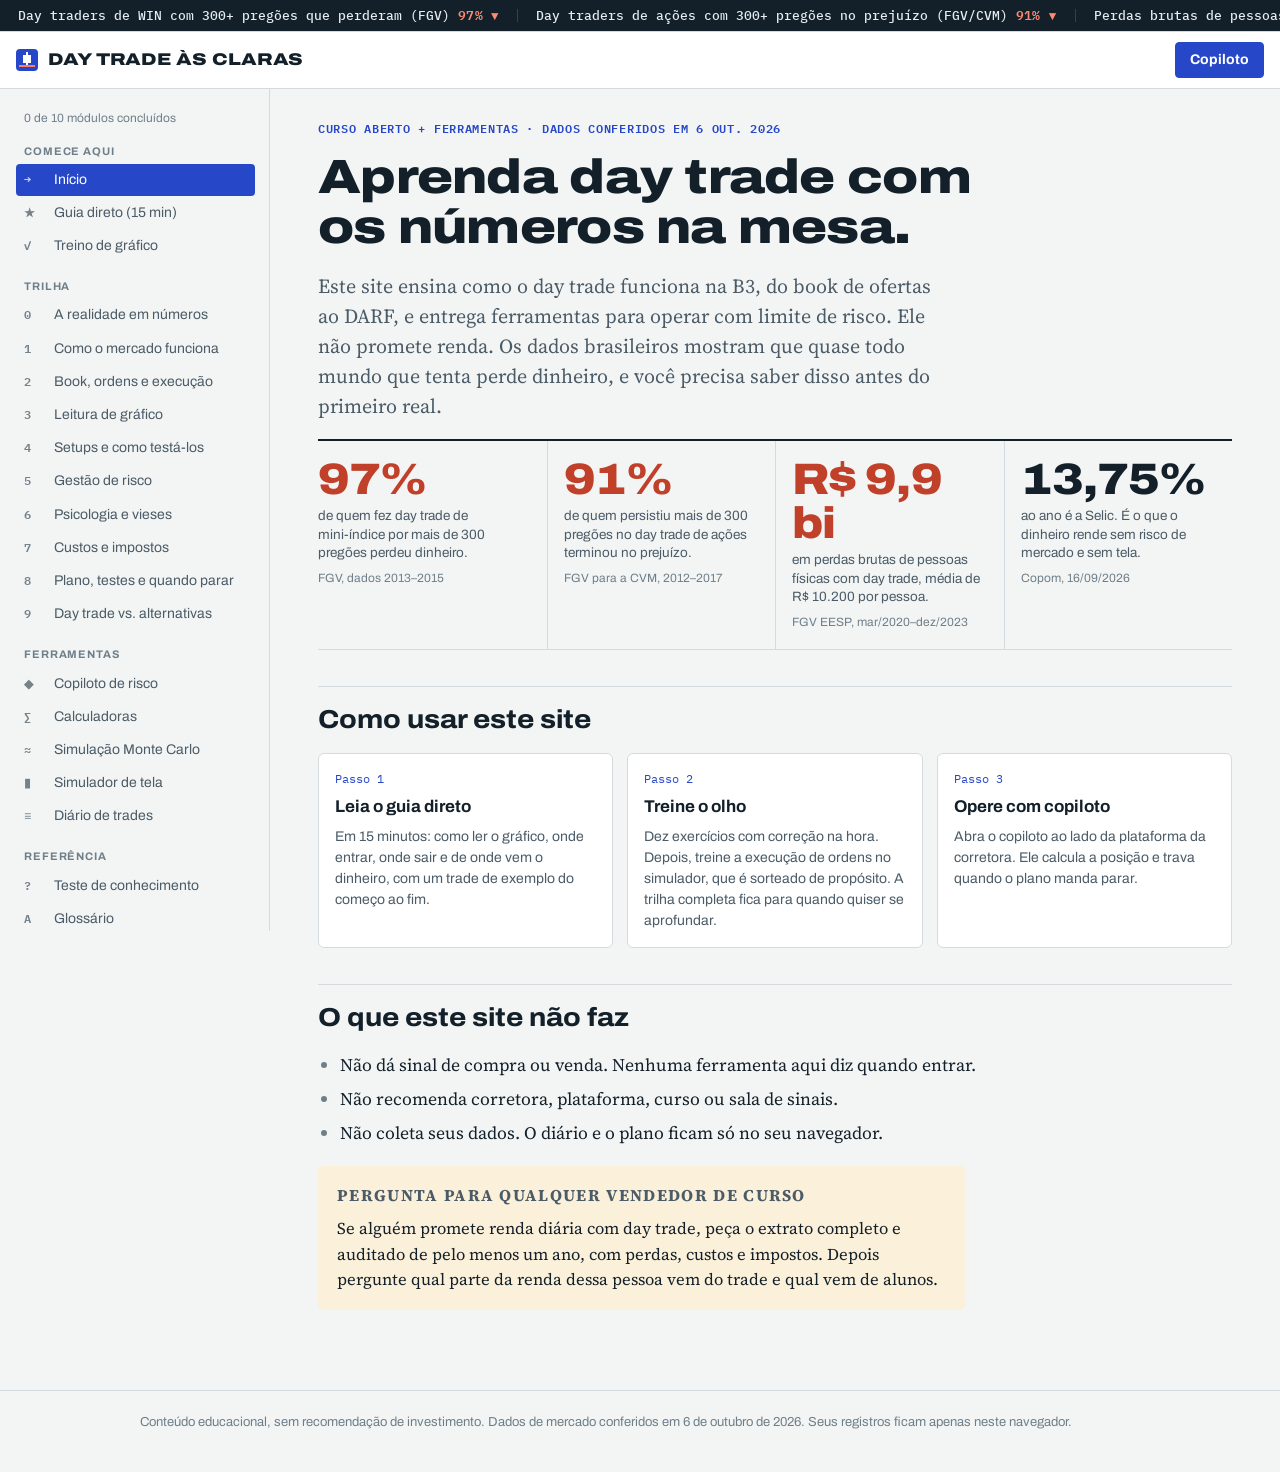
==== commit a08b602d: "Adiciona o Guia direto e o Treino de gráfico Guia direto (15 min, linguagem simples): segue um único" ====
--- a/index.html
+++ b/index.html
@@ -93,7 +93,7 @@
   <h2>Como usar este site</h2>
   <div class="passos">
     <a href="#guia"><span class="num">Passo 1</span><strong>Leia o guia direto</strong><span>Em 15 minutos: como ler o gráfico, onde entrar, onde sair e de onde vem o dinheiro, com um trade de exemplo do começo ao fim.</span></a>
-    <a href="#treino"><span class="num">Passo 2</span><strong>Treine o olho</strong><span>Dez exercícios com gráficos de verdade. Depois, opere no simulador sem dinheiro. A trilha completa fica para quando quiser se aprofundar.</span></a>
+    <a href="#treino"><span class="num">Passo 2</span><strong>Treine o olho</strong><span>Dez exercícios com correção na hora. Depois, treine a execução de ordens no simulador, que é sorteado de propósito. A trilha completa fica para quando quiser se aprofundar.</span></a>
     <a href="#copiloto"><span class="num">Passo 3</span><strong>Opere com copiloto</strong><span>Abra o copiloto ao lado da plataforma da corretora. Ele calcula a posição e trava quando o plano manda parar.</span></a>
   </div>
 
@@ -112,6 +112,714 @@
 <!-- ===================== GUIA DIRETO ===================== -->
 <section class="pagina leitura" data-pagina="guia" hidden>
 <!-- conteudo:guia -->
+  <p class="sobretitulo">Guia direto · 15 min</p>
+  <h1>Como ler o gráfico e de onde vem o dinheiro</h1>
+  <p class="lead">Um pregão, um trade, do primeiro candle ao resultado em reais: como ler o gráfico, onde entrar, onde sair, com quantos contratos e a conta que explica como alguém pode errar mais do que acertar e ainda terminar no lucro.</p>
+
+  <div class="quadro">
+    <p class="rotulo-quadro">A real, em três linhas</p>
+    <p><strong>A maioria perde.</strong> 97% de quem fez day trade de mini-índice por mais de 300 pregões perdeu dinheiro (FGV).</p>
+    <p><strong>Ninguém acerta sempre.</strong> Nem os melhores. Perder trades faz parte do trabalho.</p>
+    <p><strong>O que importa é o tamanho.</strong> Quem tenta ganhar perde pouco quando erra e ganha mais quando acerta, com disciplina. É isso que este guia ensina.</p>
+  </div>
+  <p>Aviso dado, uma vez só. Agora, ao gráfico.</p>
+
+  <h2>O pregão de exemplo</h2>
+  <p>Vamos operar o mini-índice (WIN), um contrato que sobe e desce junto com o Ibovespa e é o preferido de quem faz day trade no Brasil. Cada ponto que ele anda vale R$ 0,20 por contrato, e o preço anda de 5 em 5 pontos. Esse passo mínimo se chama <strong>tick</strong> e vale R$ 1 por contrato.</p>
+  <p>O dia é inventado, mas o desenho é clássico. Ontem o WIN fez máxima de 140.520, mínima de 139.700 e fechou em 139.950. Hoje ele abre às 9h00 em 140.000. O gráfico é de 5 minutos: cada <strong>candle</strong> (a "velinha") resume 5 minutos de negócios. O corpo vai do preço de abertura ao de fechamento, e os pavios marcam a máxima e a mínima. Verde quando fechou acima de onde abriu, vermelho quando fechou abaixo.</p>
+
+  <h2>Ler o gráfico em 4 perguntas</h2>
+  <p>Abriu o gráfico? Faça estas quatro perguntas, sempre nesta ordem. Se alguma resposta for "não sei", não tem trade.</p>
+
+  <h3>1. Pra onde o preço vai?</h3>
+  <p>Olhe os topos (os picos) e os fundos (os vales). Topos e fundos cada vez mais altos: tendência de alta. Cada vez mais baixos: tendência de baixa. Tudo embolado no mesmo lugar: mercado lateral, e o melhor é ficar de fora.</p>
+  <p>Depois olhe a <strong>VWAP</strong>, a linha do preço médio do dia, em que os preços com mais negócios pesam mais. Com o preço acima dela, quem comprou hoje está, na média, ganhando, e os compradores estão no controle. Abaixo dela, mandam os vendedores.</p>
+  <p>No nosso dia, das 9h00 às 10h05, o WIN sobe de 140.000 a 140.460 fazendo três topos e três fundos, cada um mais alto que o anterior, sempre acima da VWAP. Resposta: pra cima. Então hoje só interessa comprar. Num dia de baixa seria o contrário: só venda (no mercado futuro dá para vender primeiro e recomprar depois).</p>
+<figure class="figura">
+  <div class="diagrama">
+    <svg viewBox="0 0 680 362" role="img" aria-label="Candles de 5 minutos das 9h00 às 10h05 com a VWAP: os topos T1, T2 e T3 e os fundos F1, F2 e F3 ficam cada vez mais altos, e o preço passa a manhã toda acima da VWAP, até o topo de 140.460"><defs><marker id="fig-g-1-seta" viewBox="0 0 10 10" refX="8.5" refY="5" markerUnits="userSpaceOnUse" markerWidth="9" markerHeight="9" orient="auto-start-reverse"><path class="f-alta" d="M0,0 L10,5 L0,10 z"/></marker></defs>
+<line x1="66" y1="294" x2="664" y2="294" class="s-linha" stroke-width="1"/>
+<text x="60" y="298" class="f-tinta3 t-dado" font-size="12" text-anchor="end">140.000</text>
+<line x1="66" y1="239.7" x2="664" y2="239.7" class="s-linha" stroke-width="1"/>
+<text x="60" y="243.7" class="f-tinta3 t-dado" font-size="12" text-anchor="end">140.100</text>
+<line x1="66" y1="185.4" x2="664" y2="185.4" class="s-linha" stroke-width="1"/>
+<text x="60" y="189.4" class="f-tinta3 t-dado" font-size="12" text-anchor="end">140.200</text>
+<line x1="66" y1="131.1" x2="664" y2="131.1" class="s-linha" stroke-width="1"/>
+<text x="60" y="135.1" class="f-tinta3 t-dado" font-size="12" text-anchor="end">140.300</text>
+<line x1="66" y1="76.9" x2="664" y2="76.9" class="s-linha" stroke-width="1"/>
+<text x="60" y="80.9" class="f-tinta3 t-dado" font-size="12" text-anchor="end">140.400</text>
+<text x="84" y="352" class="f-tinta3 t-dado" font-size="12" text-anchor="middle">9h00</text>
+<text x="246" y="352" class="f-tinta3 t-dado" font-size="12" text-anchor="middle">9h30</text>
+<text x="408" y="352" class="f-tinta3 t-dado" font-size="12" text-anchor="middle">10h00</text>
+<text x="664" y="352" class="f-tinta3" font-size="12" text-anchor="end">candles de <tspan class="t-dado">5</tspan> min</text>
+<path d="M84,292.2 L111,284 L138,277.6 L165,274.7 L192,273 L219,270.5 L246,267.3 L273,264.3 L300,262.5 L327,261.1 L354,257.5 L381,251.1 L408,242.6 L435,233.1" class="f-nenhum s-tinta2" stroke-width="2" stroke-dasharray="7 4"/>
+<path d="M84,315.7 L138,239.7 L192,261.4 L273,207.1 L327,237 L435,44.3" class="f-nenhum s-cobalto" stroke-width="2" stroke-opacity="0.55"/>
+<line x1="84" y1="277.7" x2="84" y2="315.7" class="s-alta" stroke-width="1.5"/>
+<rect x="76.5" y="283.1" width="15" height="10.9" class="f-alta"/>
+<line x1="111" y1="256" x2="111" y2="285.9" class="s-alta" stroke-width="1.5"/>
+<rect x="103.5" y="261.4" width="15" height="21.7" class="f-alta"/>
+<line x1="138" y1="239.7" x2="138" y2="266.9" class="s-alta" stroke-width="1.5"/>
+<rect x="130.5" y="245.1" width="15" height="16.3" class="f-alta"/>
+<line x1="165" y1="242.4" x2="165" y2="258.7" class="s-baixa" stroke-width="1.5"/>
+<rect x="157.5" y="245.1" width="15" height="10.9" class="f-baixa"/>
+<line x1="192" y1="247.9" x2="192" y2="261.4" class="s-alta" stroke-width="1.5"/>
+<rect x="184.5" y="253.3" width="15" height="2.7" class="f-alta"/>
+<line x1="219" y1="231.6" x2="219" y2="256" class="s-alta" stroke-width="1.5"/>
+<rect x="211.5" y="237" width="15" height="16.3" class="f-alta"/>
+<line x1="246" y1="215.3" x2="246" y2="239.7" class="s-alta" stroke-width="1.5"/>
+<rect x="238.5" y="220.7" width="15" height="16.3" class="f-alta"/>
+<line x1="273" y1="207.1" x2="273" y2="226.1" class="s-alta" stroke-width="1.5"/>
+<rect x="265.5" y="218" width="15" height="2.7" class="f-alta"/>
+<line x1="300" y1="215.3" x2="300" y2="231.6" class="s-baixa" stroke-width="1.5"/>
+<rect x="292.5" y="218" width="15" height="10.9" class="f-baixa"/>
+<line x1="327" y1="220.7" x2="327" y2="237" class="s-alta" stroke-width="1.5"/>
+<rect x="319.5" y="226.1" width="15" height="2.7" class="f-alta"/>
+<line x1="354" y1="188.1" x2="354" y2="228.9" class="s-alta" stroke-width="1.5"/>
+<rect x="346.5" y="193.6" width="15" height="32.6" class="f-alta"/>
+<line x1="381" y1="150.1" x2="381" y2="199" class="s-alta" stroke-width="1.5"/>
+<rect x="373.5" y="158.3" width="15" height="35.3" class="f-alta"/>
+<line x1="408" y1="112.1" x2="408" y2="163.7" class="s-alta" stroke-width="1.5"/>
+<rect x="400.5" y="123" width="15" height="35.3" class="f-alta"/>
+<line x1="435" y1="44.3" x2="435" y2="128.4" class="s-alta" stroke-width="1.5"/>
+<rect x="427.5" y="114.9" width="15" height="8.1" class="f-alta"/>
+<circle cx="84" cy="315.7" r="4" class="f-cobalto"/>
+<text x="84" y="335.7" class="f-cobalto s-folha" font-size="14" stroke-width="4" stroke-linejoin="round" paint-order="stroke" font-weight="700" text-anchor="middle">F1</text>
+<circle cx="138" cy="239.7" r="4" class="f-cobalto"/>
+<text x="138" y="229.7" class="f-cobalto s-folha" font-size="14" stroke-width="4" stroke-linejoin="round" paint-order="stroke" font-weight="700" text-anchor="middle">T1</text>
+<circle cx="192" cy="261.4" r="4" class="f-cobalto"/>
+<text x="192" y="281.4" class="f-cobalto s-folha" font-size="14" stroke-width="4" stroke-linejoin="round" paint-order="stroke" font-weight="700" text-anchor="middle">F2</text>
+<circle cx="273" cy="207.1" r="4" class="f-cobalto"/>
+<text x="273" y="197.1" class="f-cobalto s-folha" font-size="14" stroke-width="4" stroke-linejoin="round" paint-order="stroke" font-weight="700" text-anchor="middle">T2</text>
+<circle cx="327" cy="237" r="4" class="f-cobalto"/>
+<text x="327" y="257" class="f-cobalto s-folha" font-size="14" stroke-width="4" stroke-linejoin="round" paint-order="stroke" font-weight="700" text-anchor="middle">F3</text>
+<circle cx="435" cy="44.3" r="4" class="f-cobalto"/>
+<text x="435" y="34.3" class="f-cobalto s-folha" font-size="14" stroke-width="4" stroke-linejoin="round" paint-order="stroke" font-weight="700" text-anchor="middle">T3</text>
+<text x="76" y="50" class="f-tinta" font-size="15" font-weight="700">Topos e fundos cada vez mais altos</text>
+<text x="76" y="70" class="f-tinta2" font-size="14">é assim que se reconhece uma tendência de alta</text>
+<text x="447" y="255.1" class="f-tinta2" font-size="14" font-weight="700">VWAP</text>
+<text x="447" y="271.1" class="f-tinta2" font-size="12">(preço médio do dia)</text>
+<text x="477" y="147.4" class="f-alta" font-size="14" font-weight="700">acima da VWAP:</text>
+<text x="477" y="165.4" class="f-alta" font-size="14" font-weight="700">compradores no controle</text>
+<line x1="435" y1="233.1" x2="467" y2="233.1" class="s-tinta2" stroke-width="2" stroke-dasharray="7 4" stroke-opacity="0.5"/>
+<line x1="461" y1="114.9" x2="461" y2="230.1" class="s-alta" stroke-width="1.5" marker-start="url(#fig-g-1-seta)" marker-end="url(#fig-g-1-seta)"/>
+<line x1="444" y1="114.9" x2="465" y2="114.9" class="s-alta" stroke-width="1"/>
+    </svg>
+  </div>
+  <figcaption><strong>Figura 1 · Pra onde o preço vai?</strong> Ligue os topos (T) e os fundos (F): cada um fica mais alto que o anterior, como uma escada subindo. E o preço passou a manhã inteira acima da VWAP, a linha tracejada do preço médio do dia. As duas pistas dizem a mesma coisa: hoje quem manda são os compradores.</figcaption>
+</figure>
+
+  <h3>2. Onde estão os pisos e os tetos?</h3>
+  <p>Piso é um preço onde o mercado já parou de cair; teto, onde já parou de subir. Nos livros eles se chamam suporte e resistência. Eles importam porque muita gente deixa ordens nesses preços. No nosso dia, quatro linhas importam:</p>
+  <ul>
+    <li><strong>140.520, máxima de ontem (teto).</strong> Foi até onde os compradores conseguiram chegar ontem.</li>
+    <li><strong>140.460, topo da manhã (teto).</strong> O teto mais próximo. É logo abaixo dele que vamos colocar o alvo.</li>
+    <li><strong>139.950, fechamento de ontem (piso).</strong> Se o preço voltar para baixo dele, a alta do dia perde força.</li>
+    <li><strong>VWAP (piso que anda).</strong> Ela se move ao longo do dia, e em dia de alta os recuos costumam parar perto dela.</li>
+  </ul>
+  <p>Trate cada linha como uma faixa de alguns ticks: o preço raramente respeita o número exato. E use as linhas para medir quanto espaço o preço tem até a próxima parede: é esse espaço que vai dizer se o alvo cabe.</p>
+<figure class="figura">
+  <div class="diagrama">
+    <svg viewBox="0 0 680 370" role="img" aria-label="O mesmo gráfico das 9h00 às 10h05 com quatro linhas: máxima de ontem em 140.520 e topo da manhã em 140.460 como tetos; fechamento de ontem em 139.950 como piso; e a VWAP como piso que anda">
+<line x1="66" y1="340" x2="452" y2="340" class="s-linha" stroke-width="1"/>
+<text x="60" y="344" class="f-tinta3 t-dado" font-size="12" text-anchor="end">139.900</text>
+<line x1="66" y1="291.2" x2="452" y2="291.2" class="s-linha" stroke-width="1"/>
+<text x="60" y="295.2" class="f-tinta3 t-dado" font-size="12" text-anchor="end">140.000</text>
+<line x1="66" y1="242.4" x2="452" y2="242.4" class="s-linha" stroke-width="1"/>
+<text x="60" y="246.4" class="f-tinta3 t-dado" font-size="12" text-anchor="end">140.100</text>
+<line x1="66" y1="193.6" x2="452" y2="193.6" class="s-linha" stroke-width="1"/>
+<text x="60" y="197.6" class="f-tinta3 t-dado" font-size="12" text-anchor="end">140.200</text>
+<line x1="66" y1="144.8" x2="452" y2="144.8" class="s-linha" stroke-width="1"/>
+<text x="60" y="148.8" class="f-tinta3 t-dado" font-size="12" text-anchor="end">140.300</text>
+<line x1="66" y1="96.1" x2="452" y2="96.1" class="s-linha" stroke-width="1"/>
+<text x="60" y="100.1" class="f-tinta3 t-dado" font-size="12" text-anchor="end">140.400</text>
+<line x1="66" y1="47.3" x2="452" y2="47.3" class="s-linha" stroke-width="1"/>
+<text x="60" y="51.3" class="f-tinta3 t-dado" font-size="12" text-anchor="end">140.500</text>
+<text x="82" y="360" class="f-tinta3 t-dado" font-size="12" text-anchor="middle">9h00</text>
+<text x="226" y="360" class="f-tinta3 t-dado" font-size="12" text-anchor="middle">9h30</text>
+<text x="370" y="360" class="f-tinta3 t-dado" font-size="12" text-anchor="middle">10h00</text>
+<line x1="66" y1="37.5" x2="452" y2="37.5" class="s-baixa" stroke-width="2" stroke-dasharray="7 5"/>
+<line x1="384" y1="66.8" x2="452" y2="66.8" class="s-baixa" stroke-width="2" stroke-dasharray="7 5"/>
+<line x1="66" y1="315.6" x2="452" y2="315.6" class="s-alta" stroke-width="2" stroke-dasharray="7 5"/>
+<path d="M82,289.6 L106,282.3 L130,276.4 L154,273.9 L178,272.3 L202,270.1 L226,267.2 L250,264.5 L274,262.9 L298,261.7 L322,258.4 L346,252.7 L370,245 L394,236.5" class="f-nenhum s-tinta2" stroke-width="2" stroke-dasharray="7 4"/>
+<line x1="82" y1="276.6" x2="82" y2="310.7" class="s-alta" stroke-width="1.5"/>
+<rect x="75.5" y="281.5" width="13" height="9.8" class="f-alta"/>
+<line x1="106" y1="257.1" x2="106" y2="283.9" class="s-alta" stroke-width="1.5"/>
+<rect x="99.5" y="261.9" width="13" height="19.5" class="f-alta"/>
+<line x1="130" y1="242.4" x2="130" y2="266.8" class="s-alta" stroke-width="1.5"/>
+<rect x="123.5" y="247.3" width="13" height="14.6" class="f-alta"/>
+<line x1="154" y1="244.9" x2="154" y2="259.5" class="s-baixa" stroke-width="1.5"/>
+<rect x="147.5" y="247.3" width="13" height="9.8" class="f-baixa"/>
+<line x1="178" y1="249.7" x2="178" y2="261.9" class="s-alta" stroke-width="1.5"/>
+<rect x="171.5" y="254.6" width="13" height="2.4" class="f-alta"/>
+<line x1="202" y1="235.1" x2="202" y2="257.1" class="s-alta" stroke-width="1.5"/>
+<rect x="195.5" y="240" width="13" height="14.6" class="f-alta"/>
+<line x1="226" y1="220.5" x2="226" y2="242.4" class="s-alta" stroke-width="1.5"/>
+<rect x="219.5" y="225.3" width="13" height="14.6" class="f-alta"/>
+<line x1="250" y1="213.2" x2="250" y2="230.2" class="s-alta" stroke-width="1.5"/>
+<rect x="243.5" y="222.9" width="13" height="2.4" class="f-alta"/>
+<line x1="274" y1="220.5" x2="274" y2="235.1" class="s-baixa" stroke-width="1.5"/>
+<rect x="267.5" y="222.9" width="13" height="9.8" class="f-baixa"/>
+<line x1="298" y1="225.3" x2="298" y2="240" class="s-alta" stroke-width="1.5"/>
+<rect x="291.5" y="230.2" width="13" height="2.4" class="f-alta"/>
+<line x1="322" y1="196.1" x2="322" y2="232.7" class="s-alta" stroke-width="1.5"/>
+<rect x="315.5" y="201" width="13" height="29.3" class="f-alta"/>
+<line x1="346" y1="161.9" x2="346" y2="205.8" class="s-alta" stroke-width="1.5"/>
+<rect x="339.5" y="169.2" width="13" height="31.7" class="f-alta"/>
+<line x1="370" y1="127.8" x2="370" y2="174.1" class="s-alta" stroke-width="1.5"/>
+<rect x="363.5" y="137.5" width="13" height="31.7" class="f-alta"/>
+<line x1="394" y1="66.8" x2="394" y2="142.4" class="s-alta" stroke-width="1.5"/>
+<rect x="387.5" y="130.2" width="13" height="7.3" class="f-alta"/>
+<text x="462" y="15.5" class="f-baixa" font-size="14" font-weight="700">teto · máxima de ontem</text>
+<text x="462" y="32.5" class="f-tinta2" font-size="12"><tspan class="t-dado">140.520</tspan> · ontem parou aqui</text>
+<line x1="452" y1="37.5" x2="458" y2="37.5" class="s-baixa" stroke-width="2" stroke-dasharray="7 5"/>
+<text x="462" y="82.8" class="f-baixa" font-size="14" font-weight="700">teto · topo da manhã</text>
+<text x="462" y="99.8" class="f-tinta2" font-size="12"><tspan class="t-dado">140.460</tspan> · hoje parou aqui</text>
+<line x1="452" y1="66.8" x2="458" y2="66.8" class="s-baixa" stroke-width="2" stroke-dasharray="7 5"/>
+<text x="462" y="331.6" class="f-alta" font-size="14" font-weight="700">piso · fechamento de ontem</text>
+<text x="462" y="348.6" class="f-tinta2" font-size="12"><tspan class="t-dado">139.950</tspan> · último preço de ontem</text>
+<line x1="452" y1="315.6" x2="458" y2="315.6" class="s-alta" stroke-width="2" stroke-dasharray="7 5"/>
+<line x1="398" y1="236.5" x2="458" y2="236.5" class="s-tinta2" stroke-width="2" stroke-dasharray="7 4" stroke-opacity="0.5"/>
+<text x="462" y="231.5" class="f-tinta" font-size="14" font-weight="700">piso que anda · VWAP</text>
+<text x="462" y="248.5" class="f-tinta2" font-size="12">sobe junto com o preço do dia</text>
+<text x="94" y="308.6" class="f-alta" font-size="12" font-weight="600">o piso segurou</text>
+<text x="76" y="116.5" class="f-tinta2 s-folha" font-size="13" stroke-width="4" stroke-linejoin="round" paint-order="stroke">o preço tende a travar nos tetos</text>
+<text x="76" y="133.5" class="f-tinta2 s-folha" font-size="13" stroke-width="4" stroke-linejoin="round" paint-order="stroke">e a segurar nos pisos</text>
+    </svg>
+  </div>
+  <figcaption><strong>Figura 2 · Pisos e tetos.</strong> Tetos (em vermelho) são preços onde a subida já travou; pisos (em verde), onde a queda já segurou. A VWAP é um piso que anda: sobe junto com o dia. Repare que o topo da manhã parou um pouco abaixo da máxima de ontem.</figcaption>
+</figure>
+
+  <h3>3. O preço está esticado ou no ponto?</h3>
+  <p>Aqui mora um dos erros mais caros de quem está começando: ver o preço disparar e comprar lá em cima, com medo de ficar de fora.</p>
+  <p>Às 10h05 o WIN chegou a 140.460, mais de 300 pontos acima da VWAP e da <strong>MME 20</strong> (média móvel exponencial de 20 candles: uma linha que acompanha o preço de forma suavizada e dá mais peso aos candles recentes). Preço longe das médias está esticado, como um elástico puxado, e é comum ele voltar um pouco antes de seguir. Quem comprou lá em cima viu o preço cair 370 pontos nos 35 minutos seguintes: R$ 74 de prejuízo por contrato.</p>
+  <p>Quem teve paciência pegou um preço muito melhor. Das 10h05 às 10h40 o preço recuou até 140.090 e encostou na região da VWAP e da MME 20. Agora sim, no ponto. Em tendência de alta, não persiga o preço: espere ele voltar até as médias.</p>
+<figure class="figura">
+  <div class="diagrama">
+    <svg viewBox="0 0 680 356" role="img" aria-label="Gráfico das 9h00 às 10h40 com a VWAP e a MME 20: às 10h05 o topo de 140.460 fica mais de 300 pontos acima das médias, esticado; às 10h40 o preço recua até 140.090, encostado nas médias, no ponto de esperar a compra"><defs><marker id="fig-g-3-seta" viewBox="0 0 10 10" refX="8.5" refY="5" markerUnits="userSpaceOnUse" markerWidth="9" markerHeight="9" orient="auto-start-reverse"><path class="f-cobalto" d="M0,0 L10,5 L0,10 z"/></marker><marker id="fig-g-3-seta-alerta" viewBox="0 0 10 10" refX="8.5" refY="5" markerUnits="userSpaceOnUse" markerWidth="9" markerHeight="9" orient="auto-start-reverse"><path class="f-alerta" d="M0,0 L10,5 L0,10 z"/></marker></defs>
+<line x1="66" y1="285.2" x2="664" y2="285.2" class="s-linha" stroke-width="1"/>
+<text x="60" y="289.2" class="f-tinta3 t-dado" font-size="12" text-anchor="end">140.000</text>
+<line x1="66" y1="234.1" x2="664" y2="234.1" class="s-linha" stroke-width="1"/>
+<text x="60" y="238.1" class="f-tinta3 t-dado" font-size="12" text-anchor="end">140.100</text>
+<line x1="66" y1="183.1" x2="664" y2="183.1" class="s-linha" stroke-width="1"/>
+<text x="60" y="187.1" class="f-tinta3 t-dado" font-size="12" text-anchor="end">140.200</text>
+<line x1="66" y1="132.1" x2="664" y2="132.1" class="s-linha" stroke-width="1"/>
+<text x="60" y="136.1" class="f-tinta3 t-dado" font-size="12" text-anchor="end">140.300</text>
+<line x1="66" y1="81" x2="664" y2="81" class="s-linha" stroke-width="1"/>
+<text x="60" y="85" class="f-tinta3 t-dado" font-size="12" text-anchor="end">140.400</text>
+<line x1="66" y1="30" x2="664" y2="30" class="s-linha" stroke-width="1"/>
+<text x="60" y="34" class="f-tinta3 t-dado" font-size="12" text-anchor="end">140.500</text>
+<text x="82" y="346" class="f-tinta3 t-dado" font-size="12" text-anchor="middle">9h00</text>
+<text x="202" y="346" class="f-tinta3 t-dado" font-size="12" text-anchor="middle">9h30</text>
+<text x="322" y="346" class="f-tinta3 t-dado" font-size="12" text-anchor="middle">10h00</text>
+<text x="442" y="346" class="f-tinta3 t-dado" font-size="12" text-anchor="middle">10h30</text>
+<text x="664" y="346" class="f-tinta3" font-size="12" text-anchor="end">candles de <tspan class="t-dado">5</tspan> min</text>
+<rect x="332" y="50.4" width="20" height="172.3" class="f-alerta-fundo s-alerta" stroke-width="1.5" stroke-dasharray="4 3" rx="3"/>
+<path d="M82,283.5 L102,275.8 L122,269.7 L142,267.1 L162,265.4 L182,263.1 L202,260.1 L222,257.2 L242,255.6 L262,254.3 L282,250.8 L302,244.9 L322,236.9 L342,227.9 L362,225.3 L382,224.5 L402,224.2 L422,224 L442,223.9 L462,223.8 L482,223.9" class="f-nenhum s-tinta2" stroke-width="2" stroke-dasharray="7 4"/>
+<path d="M82,307.3 L102,302.3 L122,296.3 L142,291.8 L162,287.5 L182,282.2 L202,275.9 L222,270 L242,265.6 L262,261.4 L282,254.7 L302,245.4 L322,233.9 L342,222.7 L362,217.5 L382,216.7 L402,216.6 L422,216.1 L442,216.9 L462,217 L482,218.2" class="f-nenhum s-alerta" stroke-width="2.5"/>
+<line x1="82" y1="269.9" x2="82" y2="305.6" class="s-alta" stroke-width="1.5"/>
+<rect x="76" y="275" width="12" height="10.2" class="f-alta"/>
+<line x1="102" y1="249.4" x2="102" y2="277.5" class="s-alta" stroke-width="1.5"/>
+<rect x="96" y="254.6" width="12" height="20.4" class="f-alta"/>
+<line x1="122" y1="234.1" x2="122" y2="259.7" class="s-alta" stroke-width="1.5"/>
+<rect x="116" y="239.2" width="12" height="15.3" class="f-alta"/>
+<line x1="142" y1="236.7" x2="142" y2="252" class="s-baixa" stroke-width="1.5"/>
+<rect x="136" y="239.2" width="12" height="10.2" class="f-baixa"/>
+<line x1="162" y1="241.8" x2="162" y2="254.6" class="s-alta" stroke-width="1.5"/>
+<rect x="156" y="246.9" width="12" height="2.6" class="f-alta"/>
+<line x1="182" y1="226.5" x2="182" y2="249.4" class="s-alta" stroke-width="1.5"/>
+<rect x="176" y="231.6" width="12" height="15.3" class="f-alta"/>
+<line x1="202" y1="211.2" x2="202" y2="234.1" class="s-alta" stroke-width="1.5"/>
+<rect x="196" y="216.3" width="12" height="15.3" class="f-alta"/>
+<line x1="222" y1="203.5" x2="222" y2="221.4" class="s-alta" stroke-width="1.5"/>
+<rect x="216" y="213.7" width="12" height="2.6" class="f-alta"/>
+<line x1="242" y1="211.2" x2="242" y2="226.5" class="s-baixa" stroke-width="1.5"/>
+<rect x="236" y="213.7" width="12" height="10.2" class="f-baixa"/>
+<line x1="262" y1="216.3" x2="262" y2="231.6" class="s-alta" stroke-width="1.5"/>
+<rect x="256" y="221.4" width="12" height="2.6" class="f-alta"/>
+<line x1="282" y1="185.7" x2="282" y2="223.9" class="s-alta" stroke-width="1.5"/>
+<rect x="276" y="190.8" width="12" height="30.6" class="f-alta"/>
+<line x1="302" y1="149.9" x2="302" y2="195.9" class="s-alta" stroke-width="1.5"/>
+<rect x="296" y="157.6" width="12" height="33.2" class="f-alta"/>
+<line x1="322" y1="114.2" x2="322" y2="162.7" class="s-alta" stroke-width="1.5"/>
+<rect x="316" y="124.4" width="12" height="33.2" class="f-alta"/>
+<line x1="342" y1="50.4" x2="342" y2="129.5" class="s-alta" stroke-width="1.5"/>
+<rect x="336" y="116.8" width="12" height="7.7" class="f-alta"/>
+<line x1="362" y1="111.7" x2="362" y2="172.9" class="s-baixa" stroke-width="1.5"/>
+<rect x="356" y="116.8" width="12" height="51" class="f-baixa"/>
+<line x1="382" y1="162.7" x2="382" y2="213.7" class="s-baixa" stroke-width="1.5"/>
+<rect x="376" y="167.8" width="12" height="40.8" class="f-baixa"/>
+<line x1="402" y1="198.4" x2="402" y2="221.4" class="s-baixa" stroke-width="1.5"/>
+<rect x="396" y="208.6" width="12" height="7.7" class="f-baixa"/>
+<line x1="422" y1="206.1" x2="422" y2="221.4" class="s-alta" stroke-width="1.5"/>
+<rect x="416" y="211.2" width="12" height="5.1" class="f-alta"/>
+<line x1="442" y1="206.1" x2="442" y2="229" class="s-baixa" stroke-width="1.5"/>
+<rect x="436" y="211.2" width="12" height="12.8" class="f-baixa"/>
+<line x1="462" y1="213.7" x2="462" y2="229" class="s-alta" stroke-width="1.5"/>
+<rect x="456" y="218.8" width="12" height="5.1" class="f-alta"/>
+<line x1="482" y1="216.3" x2="482" y2="239.2" class="s-baixa" stroke-width="1.5"/>
+<rect x="476" y="218.8" width="12" height="10.2" class="f-baixa"/>
+<ellipse cx="482" cy="228.7" rx="17" ry="19.5" class="f-nenhum s-cobalto" stroke-width="2.5"/>
+<line x1="492" y1="43" x2="518" y2="43" class="s-alerta" stroke-width="2.5"/>
+<text x="524" y="48" class="f-tinta2" font-size="13" font-weight="600">MME 20</text>
+<line x1="588" y1="43" x2="614" y2="43" class="s-tinta2" stroke-width="2" stroke-dasharray="7 4"/>
+<text x="620" y="48" class="f-tinta2" font-size="13" font-weight="600">VWAP</text>
+<text x="312" y="52.4" class="f-tinta2 t-dado s-folha" font-size="12" stroke-width="4" stroke-linejoin="round" paint-order="stroke" text-anchor="end">10h05</text>
+<text x="312" y="70.4" class="f-alerta s-folha" font-size="14" stroke-width="4" stroke-linejoin="round" paint-order="stroke" font-weight="700" text-anchor="end">esticado:</text>
+<text x="312" y="88.4" class="f-alerta s-folha" font-size="14" stroke-width="4" stroke-linejoin="round" paint-order="stroke" font-weight="700" text-anchor="end">não compre aqui</text>
+<text x="312" y="106.4" class="f-tinta2 s-folha" font-size="12" stroke-width="4" stroke-linejoin="round" paint-order="stroke" text-anchor="end">mais de <tspan class="t-dado">300</tspan> pontos</text>
+<text x="312" y="121.4" class="f-tinta2 s-folha" font-size="12" stroke-width="4" stroke-linejoin="round" paint-order="stroke" text-anchor="end">acima das médias</text>
+<path d="M316,65.4 L330,65.4" class="f-nenhum s-alerta" stroke-width="1.5" marker-end="url(#fig-g-3-seta-alerta)"/>
+<path d="M508,230.7 L502,230.7" class="f-nenhum s-cobalto" stroke-width="1.5" marker-end="url(#fig-g-3-seta)"/>
+<text x="512" y="198.7" class="f-tinta2 t-dado s-folha" font-size="12" stroke-width="4" stroke-linejoin="round" paint-order="stroke">10h40</text>
+<text x="512" y="216.7" class="f-cobalto s-folha" font-size="14" stroke-width="4" stroke-linejoin="round" paint-order="stroke" font-weight="700">no ponto:</text>
+<text x="512" y="234.7" class="f-cobalto s-folha" font-size="14" stroke-width="4" stroke-linejoin="round" paint-order="stroke" font-weight="700">é aqui que se espera</text>
+<text x="512" y="253.7" class="f-tinta2 s-folha" font-size="12" stroke-width="4" stroke-linejoin="round" paint-order="stroke">o preço voltou para</text>
+<text x="512" y="268.7" class="f-tinta2 s-folha" font-size="12" stroke-width="4" stroke-linejoin="round" paint-order="stroke">perto das médias</text>
+    </svg>
+  </div>
+  <figcaption><strong>Figura 3 · Esticado × no ponto.</strong> Às 10h05 o preço estava longe demais das médias (a faixa amarela): comprar ali é pagar caro, bem na hora em que muita gente embolsa o lucro. Às 10h40 ele voltou para perto da VWAP e da MME 20 (a linha contínua). A tendência continua de alta, e agora o preço está num lugar bom para esperar o sinal.</figcaption>
+</figure>
+
+  <h3>4. Apareceu o sinal?</h3>
+  <p>Preço no ponto ainda não basta, porque o recuo pode virar queda. Você espera uma prova de que os compradores voltaram: um <strong>candle de retomada</strong>, verde, que fecha perto da máxima logo depois do recuo.</p>
+  <p>No nosso dia ele aparece às 10h45: abriu em 140.110, chegou a cair até 140.095, subiu até 140.200 e fechou em 140.190, quase na máxima. Os compradores ganharam a briga desses cinco minutos.</p>
+  <p>A entrada fica 1 tick acima da máxima desse candle: 140.200 + 5 = <strong>140.205</strong>. Você deixa uma ordem de compra programada nesse preço. Se o preço subir até ela, a compra é executada; se não subir, você fica de fora sem gastar nada. Às 10h50 o candle seguinte passa da máxima e você está comprado.</p>
+<figure class="figura">
+  <div class="diagrama">
+    <svg viewBox="0 0 680 360" role="img" aria-label="Zoom nos candles das 10h20 às 10h50: o recuo faz fundo em 140.090 às 10h40; o candle verde das 10h45 abre em 140.110, vai até 140.200, desce até 140.095 e fecha em 140.190; a compra fica em 140.205, 1 tick acima da máxima, e é executada às 10h50">
+<line x1="66" y1="276.4" x2="410" y2="276.4" class="s-linha" stroke-width="1"/>
+<text x="60" y="280.4" class="f-tinta3 t-dado" font-size="12" text-anchor="end">140.100</text>
+<line x1="66" y1="209.5" x2="410" y2="209.5" class="s-linha" stroke-width="1"/>
+<text x="60" y="213.5" class="f-tinta3 t-dado" font-size="12" text-anchor="end">140.150</text>
+<line x1="66" y1="142.5" x2="410" y2="142.5" class="s-linha" stroke-width="1"/>
+<text x="60" y="146.5" class="f-tinta3 t-dado" font-size="12" text-anchor="end">140.200</text>
+<line x1="66" y1="75.6" x2="410" y2="75.6" class="s-linha" stroke-width="1"/>
+<text x="60" y="79.6" class="f-tinta3 t-dado" font-size="12" text-anchor="end">140.250</text>
+<text x="96" y="350" class="f-tinta3 t-dado" font-size="12" text-anchor="middle">10h20</text>
+<text x="188" y="350" class="f-tinta3 t-dado" font-size="12" text-anchor="middle">10h30</text>
+<text x="280" y="350" class="f-tinta3 t-dado" font-size="12" text-anchor="middle">10h40</text>
+<text x="372" y="350" class="f-tinta3 t-dado" font-size="12" text-anchor="middle">10h50</text>
+<path d="M96,250.3 L142,249.7 L188,249.5 L234,249.4 L280,249.6 L326,248 L372,243.5" class="f-nenhum s-tinta2" stroke-width="2" stroke-dasharray="7 4" stroke-opacity="0.7"/>
+<path d="M96,230.5 L142,229.1 L188,231.1 L234,231.6 L280,234.6 L326,227.1 L372,214.6" class="f-nenhum s-alerta" stroke-width="2.5" stroke-opacity="0.7"/>
+<rect x="309" y="121.8" width="34" height="171.3" class="f-realce s-cobalto" rx="5" stroke-width="2"/>
+<line x1="264" y1="289.8" x2="410" y2="289.8" class="s-tinta3" stroke-width="1.5"/>
+<text x="258" y="294.8" class="f-tinta2" font-size="13" text-anchor="end">fundo do recuo <tspan class="t-dado">140.090</tspan></text>
+<line x1="78" y1="37" x2="104" y2="37" class="s-alerta" stroke-width="2.5"/>
+<text x="110" y="42" class="f-tinta2" font-size="13" font-weight="600">MME 20</text>
+<line x1="174" y1="37" x2="200" y2="37" class="s-tinta2" stroke-width="2" stroke-dasharray="7 4"/>
+<text x="206" y="42" class="f-tinta2" font-size="13" font-weight="600">VWAP</text>
+<line x1="96" y1="182.7" x2="96" y2="243" class="s-baixa" stroke-width="1.5"/>
+<rect x="86" y="209.5" width="20" height="20.1" class="f-baixa"/>
+<line x1="142" y1="202.8" x2="142" y2="243" class="s-alta" stroke-width="1.5"/>
+<rect x="132" y="216.2" width="20" height="13.4" class="f-alta"/>
+<line x1="188" y1="202.8" x2="188" y2="263" class="s-baixa" stroke-width="1.5"/>
+<rect x="178" y="216.2" width="20" height="33.5" class="f-baixa"/>
+<line x1="234" y1="222.9" x2="234" y2="263" class="s-alta" stroke-width="1.5"/>
+<rect x="224" y="236.3" width="20" height="13.4" class="f-alta"/>
+<line x1="280" y1="229.6" x2="280" y2="289.8" class="s-baixa" stroke-width="1.5"/>
+<rect x="270" y="236.3" width="20" height="26.8" class="f-baixa"/>
+<line x1="326" y1="142.5" x2="326" y2="283.1" class="s-alta" stroke-width="1.5"/>
+<rect x="316" y="155.9" width="20" height="107.1" class="f-alta"/>
+<line x1="372" y1="82.3" x2="372" y2="169.3" class="s-alta" stroke-width="1.5"/>
+<rect x="362" y="95.7" width="20" height="60.3" class="f-alta"/>
+<line x1="306" y1="135.8" x2="410" y2="135.8" class="s-cobalto" stroke-width="2.5"/>
+<text x="300" y="131.8" class="f-cobalto s-folha" font-size="14" stroke-width="4" stroke-linejoin="round" paint-order="stroke" font-weight="700" text-anchor="end">entrada <tspan class="t-dado">140.205</tspan></text>
+<text x="300" y="149.8" class="f-cobalto s-folha" font-size="13" stroke-width="4" stroke-linejoin="round" paint-order="stroke" text-anchor="end"><tspan class="t-dado">1</tspan> tick acima da máxima</text>
+<circle cx="372" cy="135.8" r="5" class="f-cobalto s-folha" stroke-width="2"/>
+<text x="372" y="70.3" class="f-cobalto" font-size="13" font-weight="700" text-anchor="middle"><tspan class="t-dado">10h50</tspan>: comprou</text>
+<text x="326" y="313.1" class="f-cobalto" font-size="13" font-weight="700" text-anchor="middle">retomada</text>
+<rect x="430" y="22" width="246" height="330" class="f-papel s-linha" rx="6" stroke-width="1.5"/>
+<text x="444" y="46" class="f-tinta" font-size="14" font-weight="700">Raio-x do candle das <tspan class="t-dado">10h45</tspan></text>
+<line x1="470" y1="80" x2="470" y2="272" class="s-alta" stroke-width="2.5"/>
+<rect x="454" y="98.3" width="32" height="146.3" class="f-alta"/>
+<line x1="474" y1="80" x2="498" y2="80" class="s-tinta3" stroke-width="1"/>
+<text x="504" y="85" class="f-tinta2" font-size="13">máxima</text>
+<text x="662" y="85" class="f-tinta t-dado" font-size="14" text-anchor="end">140.200</text>
+<line x1="488" y1="98.3" x2="498" y2="98.3" class="s-tinta3" stroke-width="1"/>
+<text x="504" y="103.3" class="f-tinta2" font-size="13">fechamento</text>
+<text x="662" y="103.3" class="f-tinta t-dado" font-size="14" text-anchor="end">140.190</text>
+<line x1="488" y1="244.6" x2="498" y2="244.6" class="s-tinta3" stroke-width="1"/>
+<text x="504" y="249.6" class="f-tinta2" font-size="13">abertura</text>
+<text x="662" y="249.6" class="f-tinta t-dado" font-size="14" text-anchor="end">140.110</text>
+<line x1="474" y1="272" x2="498" y2="272" class="s-tinta3" stroke-width="1"/>
+<text x="504" y="277" class="f-tinta2" font-size="13">mínima</text>
+<text x="662" y="277" class="f-tinta t-dado" font-size="14" text-anchor="end">140.095</text>
+<text x="504" y="176.4" class="f-alta" font-size="12" font-weight="600">corpo verde e grande</text>
+<line x1="442" y1="292" x2="664" y2="292" class="s-linha" stroke-width="1"/>
+<text x="444" y="314" class="f-cobalto" font-size="13" font-weight="700">entrada = máxima + <tspan class="t-dado">1</tspan> tick</text>
+<text x="444" y="335" class="f-cobalto" font-size="13"><tspan class="t-dado">140.200</tspan> + <tspan class="t-dado">5</tspan> = <tspan class="t-dado">140.205</tspan></text>
+    </svg>
+  </div>
+  <figcaption><strong>Figura 4 · O sinal de entrada.</strong> Depois de encostar nas médias, aparece um candle verde forte que fecha lá em cima: é o candle de retomada, sinal de que os compradores voltaram. A ordem de compra fica 1 tick (5 pontos) acima da máxima dele, em 140.205. Se o preço não passar dali, você não entra; às 10h50 ele passou.</figcaption>
+</figure>
+
+  <h2>O trade completo, passo a passo</h2>
+  <p>Antes de entrar, você decide três coisas: onde sai se der errado, onde sai se der certo e com quantos contratos. Sempre antes, porque depois de entrar quem decide é a emoção.</p>
+  <ol>
+    <li><strong>Stop em 140.085.</strong> O stop é a ordem automática que tira você do trade se o preço for contra. Ele fica 1 tick abaixo do fundo do recuo (140.090): se o preço perder esse fundo, a ideia estava errada. Distância até a entrada: 140.205 − 140.085 = 120 pontos. Esse é o seu risco, que se chama 1R.</li>
+    <li><strong>Alvo em 140.445.</strong> O alvo é o preço onde você embolsa o lucro. A regra é mirar pelo menos o dobro do risco, o 2R: 140.205 + 2 × 120 = 140.445. Ele cabe logo abaixo do teto de 140.460, porque vale mais sair um pouco antes da parede do que torcer para o preço atravessá-la. Se o teto estivesse mais perto do que 2R, não teria trade.</li>
+    <li><strong>Quantidade: 3 contratos.</strong> Com R$ 10.000 na conta e a regra de arriscar no máximo 1% por trade, você aceita perder até R$ 100 aqui. Entram também os custos por contrato, somando entrada e saída: R$ 0,50 de taxas e R$ 1,00 de <strong>derrapagem</strong> (1 tick), a diferença entre o preço que você pediu e o que conseguiu de fato.</li>
+  </ol>
+  <div class="formula">Perda: 120 pts × R$ 0,20 = R$ 24,00<br>Custos: R$ 0,50 + R$ 1,00 = R$ 1,50<br>Risco por contrato = R$ 25,50<br>100 ÷ 25,50 = 3,9 → <strong>3 contratos</strong><br>Risco real: 3 × R$ 25,50 = R$ 76,50</div>
+  <p>Arredonde sempre para baixo: com 4 contratos o risco seria R$ 102 e passaria do limite.</p>
+  <p>Ordem enviada, stop e alvo registrados na plataforma, mão longe do mouse. O preço sobe, devolve um pouco, volta a subir e toca 140.445 às 11h35, sem chegar perto do stop.</p>
+<figure class="figura">
+  <div class="diagrama">
+    <svg viewBox="0 0 680 412" role="img" aria-label="O dia inteiro das 9h00 às 11h40: compra às 10h50 em 140.205, stop em 140.085 e alvo em 140.445; às 11h35 o preço chega ao alvo sem ter tocado o stop. Com 3 contratos e risco de R$ 76,50, o resultado é +240 pontos, ou +R$ 139,50">
+<line x1="66" y1="296.6" x2="548" y2="296.6" class="s-linha" stroke-width="1"/>
+<text x="60" y="300.6" class="f-tinta3 t-dado" font-size="12" text-anchor="end">140.000</text>
+<line x1="66" y1="240.9" x2="548" y2="240.9" class="s-linha" stroke-width="1"/>
+<text x="60" y="244.9" class="f-tinta3 t-dado" font-size="12" text-anchor="end">140.100</text>
+<line x1="66" y1="185.1" x2="548" y2="185.1" class="s-linha" stroke-width="1"/>
+<text x="60" y="189.1" class="f-tinta3 t-dado" font-size="12" text-anchor="end">140.200</text>
+<line x1="66" y1="129.4" x2="548" y2="129.4" class="s-linha" stroke-width="1"/>
+<text x="60" y="133.4" class="f-tinta3 t-dado" font-size="12" text-anchor="end">140.300</text>
+<line x1="66" y1="73.7" x2="548" y2="73.7" class="s-linha" stroke-width="1"/>
+<text x="60" y="77.7" class="f-tinta3 t-dado" font-size="12" text-anchor="end">140.400</text>
+<line x1="66" y1="18" x2="548" y2="18" class="s-linha" stroke-width="1"/>
+<text x="60" y="22" class="f-tinta3 t-dado" font-size="12" text-anchor="end">140.500</text>
+<text x="75" y="350" class="f-tinta3 t-dado" font-size="12" text-anchor="middle">9h00</text>
+<text x="249" y="350" class="f-tinta3 t-dado" font-size="12" text-anchor="middle">10h00</text>
+<text x="423" y="350" class="f-tinta3 t-dado" font-size="12" text-anchor="middle">11h00</text>
+<text x="539" y="350" class="f-tinta3 t-dado" font-size="12" text-anchor="middle">11h40</text>
+<path d="M75,294.7 L89.5,286.4 L104,279.7 L118.5,276.8 L133,275 L147.5,272.5 L162,269.2 L176.5,266.1 L191,264.3 L205.5,262.8 L220,259.1 L234.5,252.6 L249,243.8 L263.5,234.1 L278,231.2 L292.5,230.3 L307,230 L321.5,229.8 L336,229.7 L350.5,229.6 L365,229.7 L379.5,229 L394,227.1 L408.5,225 L423,223.1 L437.5,221.5 L452,218.8 L466.5,216.5 L481,214.4 L495.5,211.6 L510,208.2 L524.5,204.2 L539,201.5" class="f-nenhum s-tinta2" stroke-width="2" stroke-dasharray="7 4" stroke-opacity="0.55"/>
+<path d="M75,320.7 L89.5,315.2 L104,308.7 L118.5,303.8 L133,299.1 L147.5,293.3 L162,286.5 L176.5,280 L191,275.2 L205.5,270.6 L220,263.3 L234.5,253.2 L249,240.6 L263.5,228.4 L278,222.7 L292.5,221.8 L307,221.7 L321.5,221.2 L336,222 L350.5,222.2 L365,223.4 L379.5,220.3 L394,215.1 L408.5,208.5 L423,203.4 L437.5,197.7 L452,189.9 L466.5,183.3 L481,176 L495.5,167.6 L510,158.4 L524.5,148.8 L539,140.8" class="f-nenhum s-alerta" stroke-width="2.5" stroke-opacity="0.55"/>
+<rect x="387" y="48.6" width="161" height="133.7" class="f-alta-fundo" opacity="0.7"/>
+<rect x="387" y="182.4" width="161" height="66.9" class="f-baixa-fundo" opacity="0.7"/>
+<line x1="75" y1="279.9" x2="75" y2="318.9" class="s-alta" stroke-width="1.5"/>
+<rect x="70.5" y="285.4" width="9" height="11.1" class="f-alta"/>
+<line x1="89.5" y1="257.6" x2="89.5" y2="288.2" class="s-alta" stroke-width="1.5"/>
+<rect x="85" y="263.1" width="9" height="22.3" class="f-alta"/>
+<line x1="104" y1="240.9" x2="104" y2="268.7" class="s-alta" stroke-width="1.5"/>
+<rect x="99.5" y="246.4" width="9" height="16.7" class="f-alta"/>
+<line x1="118.5" y1="243.6" x2="118.5" y2="260.4" class="s-baixa" stroke-width="1.5"/>
+<rect x="114" y="246.4" width="9" height="11.1" class="f-baixa"/>
+<line x1="133" y1="249.2" x2="133" y2="263.1" class="s-alta" stroke-width="1.5"/>
+<rect x="128.5" y="254.8" width="9" height="2.8" class="f-alta"/>
+<line x1="147.5" y1="232.5" x2="147.5" y2="257.6" class="s-alta" stroke-width="1.5"/>
+<rect x="143" y="238.1" width="9" height="16.7" class="f-alta"/>
+<line x1="162" y1="215.8" x2="162" y2="240.9" class="s-alta" stroke-width="1.5"/>
+<rect x="157.5" y="221.4" width="9" height="16.7" class="f-alta"/>
+<line x1="176.5" y1="207.4" x2="176.5" y2="226.9" class="s-alta" stroke-width="1.5"/>
+<rect x="172" y="218.6" width="9" height="2.8" class="f-alta"/>
+<line x1="191" y1="215.8" x2="191" y2="232.5" class="s-baixa" stroke-width="1.5"/>
+<rect x="186.5" y="218.6" width="9" height="11.1" class="f-baixa"/>
+<line x1="205.5" y1="221.4" x2="205.5" y2="238.1" class="s-alta" stroke-width="1.5"/>
+<rect x="201" y="226.9" width="9" height="2.8" class="f-alta"/>
+<line x1="220" y1="187.9" x2="220" y2="229.7" class="s-alta" stroke-width="1.5"/>
+<rect x="215.5" y="193.5" width="9" height="33.4" class="f-alta"/>
+<line x1="234.5" y1="148.9" x2="234.5" y2="199.1" class="s-alta" stroke-width="1.5"/>
+<rect x="230" y="157.3" width="9" height="36.2" class="f-alta"/>
+<line x1="249" y1="109.9" x2="249" y2="162.9" class="s-alta" stroke-width="1.5"/>
+<rect x="244.5" y="121.1" width="9" height="36.2" class="f-alta"/>
+<line x1="263.5" y1="40.3" x2="263.5" y2="126.6" class="s-alta" stroke-width="1.5"/>
+<rect x="259" y="112.7" width="9" height="8.4" class="f-alta"/>
+<line x1="278" y1="107.1" x2="278" y2="174" class="s-baixa" stroke-width="1.5"/>
+<rect x="273.5" y="112.7" width="9" height="55.7" class="f-baixa"/>
+<line x1="292.5" y1="162.9" x2="292.5" y2="218.6" class="s-baixa" stroke-width="1.5"/>
+<rect x="288" y="168.4" width="9" height="44.6" class="f-baixa"/>
+<line x1="307" y1="201.9" x2="307" y2="226.9" class="s-baixa" stroke-width="1.5"/>
+<rect x="302.5" y="213" width="9" height="8.4" class="f-baixa"/>
+<line x1="321.5" y1="210.2" x2="321.5" y2="226.9" class="s-alta" stroke-width="1.5"/>
+<rect x="317" y="215.8" width="9" height="5.6" class="f-alta"/>
+<line x1="336" y1="210.2" x2="336" y2="235.3" class="s-baixa" stroke-width="1.5"/>
+<rect x="331.5" y="215.8" width="9" height="13.9" class="f-baixa"/>
+<line x1="350.5" y1="218.6" x2="350.5" y2="235.3" class="s-alta" stroke-width="1.5"/>
+<rect x="346" y="224.1" width="9" height="5.6" class="f-alta"/>
+<line x1="365" y1="221.4" x2="365" y2="246.4" class="s-baixa" stroke-width="1.5"/>
+<rect x="360.5" y="224.1" width="9" height="11.1" class="f-baixa"/>
+<line x1="379.5" y1="185.1" x2="379.5" y2="243.6" class="s-alta" stroke-width="1.5"/>
+<rect x="375" y="190.7" width="9" height="44.6" class="f-alta"/>
+<line x1="394" y1="160.1" x2="394" y2="196.3" class="s-alta" stroke-width="1.5"/>
+<rect x="389.5" y="165.6" width="9" height="25.1" class="f-alta"/>
+<line x1="408.5" y1="140.6" x2="408.5" y2="171.2" class="s-alta" stroke-width="1.5"/>
+<rect x="404" y="146.1" width="9" height="19.5" class="f-alta"/>
+<line x1="423" y1="132.2" x2="423" y2="160.1" class="s-baixa" stroke-width="1.5"/>
+<rect x="418.5" y="146.1" width="9" height="8.4" class="f-baixa"/>
+<line x1="437.5" y1="137.8" x2="437.5" y2="165.6" class="s-alta" stroke-width="1.5"/>
+<rect x="433" y="143.4" width="9" height="11.1" class="f-alta"/>
+<line x1="452" y1="109.9" x2="452" y2="148.9" class="s-alta" stroke-width="1.5"/>
+<rect x="447.5" y="115.5" width="9" height="27.9" class="f-alta"/>
+<line x1="466.5" y1="98.8" x2="466.5" y2="126.6" class="s-baixa" stroke-width="1.5"/>
+<rect x="462" y="115.5" width="9" height="5.6" class="f-baixa"/>
+<line x1="481" y1="104.4" x2="481" y2="132.2" class="s-alta" stroke-width="1.5"/>
+<rect x="476.5" y="107.1" width="9" height="13.9" class="f-alta"/>
+<line x1="495.5" y1="82.1" x2="495.5" y2="112.7" class="s-alta" stroke-width="1.5"/>
+<rect x="491" y="87.6" width="9" height="19.5" class="f-alta"/>
+<line x1="510" y1="62.6" x2="510" y2="96" class="s-alta" stroke-width="1.5"/>
+<rect x="505.5" y="70.9" width="9" height="16.7" class="f-alta"/>
+<line x1="524.5" y1="45.9" x2="524.5" y2="76.5" class="s-alta" stroke-width="1.5"/>
+<rect x="520" y="57" width="9" height="13.9" class="f-alta"/>
+<line x1="539" y1="51.4" x2="539" y2="73.7" class="s-baixa" stroke-width="1.5"/>
+<rect x="534.5" y="57" width="9" height="8.4" class="f-baixa"/>
+<line x1="387" y1="48.6" x2="548" y2="48.6" class="s-alta" stroke-width="2" stroke-dasharray="7 5"/>
+<text x="558" y="44.6" class="f-alta" font-size="14" font-weight="700">alvo (<tspan class="t-dado">2</tspan>R)</text>
+<text x="558" y="61.6" class="f-alta t-dado" font-size="13">140.445</text>
+<line x1="387" y1="182.4" x2="548" y2="182.4" class="s-cobalto" stroke-width="2"/>
+<text x="558" y="178.4" class="f-cobalto" font-size="14" font-weight="700">entrada</text>
+<text x="558" y="195.4" class="f-cobalto t-dado" font-size="13">140.205</text>
+<line x1="387" y1="249.2" x2="548" y2="249.2" class="s-baixa" stroke-width="2" stroke-dasharray="7 5"/>
+<text x="558" y="245.2" class="f-baixa" font-size="14" font-weight="700">stop</text>
+<text x="558" y="262.2" class="f-baixa t-dado" font-size="13">140.085</text>
+<text x="393" y="86" class="f-alta" font-size="13" font-weight="700" text-anchor="start">+<tspan class="t-dado">240</tspan> pts</text>
+<text x="542" y="236.4" class="f-baixa" font-size="13" font-weight="700" text-anchor="end">−<tspan class="t-dado">120</tspan> pts</text>
+<circle cx="394" cy="182.4" r="5" class="f-cobalto s-folha" stroke-width="2"/>
+<text x="558" y="78.6" class="f-tinta2" font-size="12">logo abaixo do</text>
+<text x="558" y="93.6" class="f-tinta2" font-size="12">topo (<tspan class="t-dado">140.460</tspan>)</text>
+<text x="558" y="212.4" class="f-tinta2" font-size="12">às <tspan class="t-dado">10h50</tspan></text>
+<text x="558" y="279.2" class="f-tinta2" font-size="12">abaixo do fundo</text>
+<circle cx="524.5" cy="48.6" r="7" class="f-nenhum s-alta" stroke-width="2.5"/>
+<text x="514.5" y="34.6" class="f-alta" font-size="13" font-weight="700" text-anchor="end"><tspan class="t-dado">11h35</tspan>: alvo atingido</text>
+<rect x="8" y="364" width="668" height="40" class="f-alta-fundo s-alta" rx="6" stroke-width="1.5"/>
+<text x="22" y="390" class="f-tinta" font-size="14"><tspan class="t-dado">3</tspan> contratos · risco de <tspan class="t-dado">R$ 76,50</tspan> · resultado: <tspan class="f-alta" font-weight="700">+<tspan class="t-dado">240</tspan> pts = <tspan class="t-dado">+R$ 139,50</tspan></tspan></text>
+    </svg>
+  </div>
+  <figcaption><strong>Figura 5 · O trade completo.</strong> Tudo foi decidido antes de clicar: entrada em 140.205 (azul), stop em 140.085 (vermelho) e alvo em 140.445 (verde), 240 pontos acima da entrada: o dobro do risco. Às 11h35 o preço tocou o alvo e a ordem saiu sozinha: +R$ 139,50 já descontados os custos, com R$ 76,50 em risco.</figcaption>
+</figure>
+  <div class="resumo-trade">
+    <div><span>Entrada</span><b class="t-dado">140.205</b></div>
+    <div><span>Stop</span><b class="t-dado">140.085</b></div>
+    <div><span>Alvo</span><b class="t-dado">140.445</b></div>
+    <div><span>Contratos</span><b class="t-dado">3</b></div>
+    <div><span>Risco</span><b class="t-dado">R$ 76,50</b></div>
+    <div><span>Resultado</span><b class="t-dado positivo">+R$ 139,50</b></div>
+  </div>
+  <p>A conta do ganho: 240 pontos × R$ 0,20 × 3 contratos = R$ 144, menos R$ 4,50 de custos = <strong class="positivo">+R$ 139,50</strong> em 45 minutos. Você arriscou R$ 76,50 para buscar R$ 139,50.</p>
+
+  <h2>Quando dá errado</h2>
+  <p>Agora o mesmo setup (esse conjunto de sinais) em outro dia. Tudo igual: alta, recuo até as médias, candle de retomada, compra a 140.205 com stop em 140.085. Só que desta vez os compradores somem, o preço vira e bate o stop às 11h10.</p>
+  <p>A conta: 120 pontos × R$ 0,20 × 3 = R$ 72, mais R$ 4,50 de custos = <strong class="negativo">−R$ 76,50</strong>. Exatamente o valor que você tinha decidido arriscar antes de entrar. Sem surpresa e sem drama.</p>
+<figure class="figura">
+  <div class="diagrama">
+    <svg viewBox="0 0 680 412" role="img" aria-label="Outro dia com o mesmo desenho: alta, recuo até 140.090, retomada e compra às 10h50 em 140.205; depois o preço cai e bate o stop em 140.085 às 11h10. Resultado: −R$ 76,50, a perda pequena e planejada">
+<line x1="66" y1="296.6" x2="548" y2="296.6" class="s-linha" stroke-width="1"/>
+<text x="60" y="300.6" class="f-tinta3 t-dado" font-size="12" text-anchor="end">140.000</text>
+<line x1="66" y1="240.9" x2="548" y2="240.9" class="s-linha" stroke-width="1"/>
+<text x="60" y="244.9" class="f-tinta3 t-dado" font-size="12" text-anchor="end">140.100</text>
+<line x1="66" y1="185.1" x2="548" y2="185.1" class="s-linha" stroke-width="1"/>
+<text x="60" y="189.1" class="f-tinta3 t-dado" font-size="12" text-anchor="end">140.200</text>
+<line x1="66" y1="129.4" x2="548" y2="129.4" class="s-linha" stroke-width="1"/>
+<text x="60" y="133.4" class="f-tinta3 t-dado" font-size="12" text-anchor="end">140.300</text>
+<line x1="66" y1="73.7" x2="548" y2="73.7" class="s-linha" stroke-width="1"/>
+<text x="60" y="77.7" class="f-tinta3 t-dado" font-size="12" text-anchor="end">140.400</text>
+<line x1="66" y1="18" x2="548" y2="18" class="s-linha" stroke-width="1"/>
+<text x="60" y="22" class="f-tinta3 t-dado" font-size="12" text-anchor="end">140.500</text>
+<text x="75" y="350" class="f-tinta3 t-dado" font-size="12" text-anchor="middle">9h00</text>
+<text x="249" y="350" class="f-tinta3 t-dado" font-size="12" text-anchor="middle">10h00</text>
+<text x="423" y="350" class="f-tinta3 t-dado" font-size="12" text-anchor="middle">11h00</text>
+<text x="539" y="350" class="f-tinta3 t-dado" font-size="12" text-anchor="middle">11h40</text>
+<path d="M75,282.6 L89.5,276.3 L104,272.1 L118.5,270.9 L133,269.3 L147.5,266.5 L162,264.1 L176.5,262.7 L191,261.5 L205.5,259.7 L220,255.5 L234.5,249 L249,240.5 L263.5,231.7 L278,228.5 L292.5,227.3 L307,226.8 L321.5,226.5 L336,226.5 L350.5,226.5 L365,226.6 L379.5,226.1 L394,224.8 L408.5,223.7 L423,223.1 L437.5,223.2 L452,224.1 L466.5,225.3 L481,226.1 L495.5,227.4 L510,229 L524.5,230.1 L539,231.1" class="f-nenhum s-tinta2" stroke-width="2" stroke-dasharray="7 4" stroke-opacity="0.55"/>
+<path d="M75,319.4 L89.5,313.2 L104,307.4 L118.5,303.2 L133,297.5 L147.5,290.5 L162,284.5 L176.5,279.8 L191,275 L205.5,269.4 L220,261.1 L234.5,250.4 L249,237.3 L263.5,224.6 L278,218 L292.5,216.2 L307,215.9 L321.5,215.1 L336,216.2 L350.5,217.5 L365,218.9 L379.5,216.5 L394,212.4 L408.5,210.1 L423,210.4 L437.5,212.5 L452,216.8 L466.5,222 L481,225.9 L495.5,231.6 L510,237.8 L524.5,242.6 L539,248" class="f-nenhum s-alerta" stroke-width="2.5" stroke-opacity="0.55"/>
+<rect x="387" y="48.6" width="161" height="133.7" class="f-alta-fundo" opacity="0.7"/>
+<rect x="387" y="182.4" width="161" height="66.9" class="f-baixa-fundo" opacity="0.7"/>
+<line x1="75" y1="265.9" x2="75" y2="310.5" class="s-alta" stroke-width="1.5"/>
+<rect x="70.5" y="271.5" width="9" height="13.9" class="f-alta"/>
+<line x1="89.5" y1="249.2" x2="89.5" y2="277.1" class="s-alta" stroke-width="1.5"/>
+<rect x="85" y="254.8" width="9" height="16.7" class="f-alta"/>
+<line x1="104" y1="238.1" x2="104" y2="260.4" class="s-alta" stroke-width="1.5"/>
+<rect x="99.5" y="252" width="9" height="2.8" class="f-alta"/>
+<line x1="118.5" y1="249.2" x2="118.5" y2="268.7" class="s-baixa" stroke-width="1.5"/>
+<rect x="114" y="252" width="9" height="11.1" class="f-baixa"/>
+<line x1="133" y1="240.9" x2="133" y2="265.9" class="s-alta" stroke-width="1.5"/>
+<rect x="128.5" y="243.6" width="9" height="19.5" class="f-alta"/>
+<line x1="147.5" y1="218.6" x2="147.5" y2="246.4" class="s-alta" stroke-width="1.5"/>
+<rect x="143" y="224.1" width="9" height="19.5" class="f-alta"/>
+<line x1="162" y1="210.2" x2="162" y2="229.7" class="s-baixa" stroke-width="1.5"/>
+<rect x="157.5" y="224.1" width="9" height="2.8" class="f-baixa"/>
+<line x1="176.5" y1="224.1" x2="176.5" y2="240.9" class="s-baixa" stroke-width="1.5"/>
+<rect x="172" y="226.9" width="9" height="8.4" class="f-baixa"/>
+<line x1="191" y1="226.9" x2="191" y2="238.1" class="s-alta" stroke-width="1.5"/>
+<rect x="186.5" y="229.7" width="9" height="5.6" class="f-alta"/>
+<line x1="205.5" y1="213" x2="205.5" y2="232.5" class="s-alta" stroke-width="1.5"/>
+<rect x="201" y="215.8" width="9" height="13.9" class="f-alta"/>
+<line x1="220" y1="176.8" x2="220" y2="218.6" class="s-alta" stroke-width="1.5"/>
+<rect x="215.5" y="182.4" width="9" height="33.4" class="f-alta"/>
+<line x1="234.5" y1="140.6" x2="234.5" y2="187.9" class="s-alta" stroke-width="1.5"/>
+<rect x="230" y="148.9" width="9" height="33.4" class="f-alta"/>
+<line x1="249" y1="101.6" x2="249" y2="154.5" class="s-alta" stroke-width="1.5"/>
+<rect x="244.5" y="112.7" width="9" height="36.2" class="f-alta"/>
+<line x1="263.5" y1="34.7" x2="263.5" y2="118.3" class="s-alta" stroke-width="1.5"/>
+<rect x="259" y="104.4" width="9" height="8.4" class="f-alta"/>
+<line x1="278" y1="98.8" x2="278" y2="160.1" class="s-baixa" stroke-width="1.5"/>
+<rect x="273.5" y="104.4" width="9" height="50.1" class="f-baixa"/>
+<line x1="292.5" y1="148.9" x2="292.5" y2="204.6" class="s-baixa" stroke-width="1.5"/>
+<rect x="288" y="154.5" width="9" height="44.6" class="f-baixa"/>
+<line x1="307" y1="190.7" x2="307" y2="218.6" class="s-baixa" stroke-width="1.5"/>
+<rect x="302.5" y="199.1" width="9" height="13.9" class="f-baixa"/>
+<line x1="321.5" y1="201.9" x2="321.5" y2="221.4" class="s-alta" stroke-width="1.5"/>
+<rect x="317" y="207.4" width="9" height="5.6" class="f-alta"/>
+<line x1="336" y1="204.6" x2="336" y2="232.5" class="s-baixa" stroke-width="1.5"/>
+<rect x="331.5" y="207.4" width="9" height="19.5" class="f-baixa"/>
+<line x1="350.5" y1="218.6" x2="350.5" y2="238.1" class="s-baixa" stroke-width="1.5"/>
+<rect x="346" y="226.9" width="9" height="2.8" class="f-baixa"/>
+<line x1="365" y1="224.1" x2="365" y2="246.4" class="s-baixa" stroke-width="1.5"/>
+<rect x="360.5" y="229.7" width="9" height="2.8" class="f-baixa"/>
+<line x1="379.5" y1="185.1" x2="379.5" y2="240.9" class="s-alta" stroke-width="1.5"/>
+<rect x="375" y="193.5" width="9" height="39" class="f-alta"/>
+<line x1="394" y1="165.6" x2="394" y2="201.9" class="s-alta" stroke-width="1.5"/>
+<rect x="389.5" y="174" width="9" height="19.5" class="f-alta"/>
+<line x1="408.5" y1="162.9" x2="408.5" y2="190.7" class="s-baixa" stroke-width="1.5"/>
+<rect x="404" y="174" width="9" height="13.9" class="f-baixa"/>
+<line x1="423" y1="182.4" x2="423" y2="218.6" class="s-baixa" stroke-width="1.5"/>
+<rect x="418.5" y="187.9" width="9" height="25.1" class="f-baixa"/>
+<line x1="437.5" y1="204.6" x2="437.5" y2="238.1" class="s-baixa" stroke-width="1.5"/>
+<rect x="433" y="213" width="9" height="19.5" class="f-baixa"/>
+<line x1="452" y1="226.9" x2="452" y2="263.1" class="s-baixa" stroke-width="1.5"/>
+<rect x="447.5" y="232.5" width="9" height="25.1" class="f-baixa"/>
+<line x1="466.5" y1="252" x2="466.5" y2="279.9" class="s-baixa" stroke-width="1.5"/>
+<rect x="462" y="257.6" width="9" height="13.9" class="f-baixa"/>
+<line x1="481" y1="254.8" x2="481" y2="277.1" class="s-alta" stroke-width="1.5"/>
+<rect x="476.5" y="263.1" width="9" height="8.4" class="f-alta"/>
+<line x1="495.5" y1="260.4" x2="495.5" y2="293.8" class="s-baixa" stroke-width="1.5"/>
+<rect x="491" y="263.1" width="9" height="22.3" class="f-baixa"/>
+<line x1="510" y1="277.1" x2="510" y2="304.9" class="s-baixa" stroke-width="1.5"/>
+<rect x="505.5" y="285.4" width="9" height="11.1" class="f-baixa"/>
+<line x1="524.5" y1="279.9" x2="524.5" y2="302.1" class="s-alta" stroke-width="1.5"/>
+<rect x="520" y="288.2" width="9" height="8.4" class="f-alta"/>
+<line x1="539" y1="282.6" x2="539" y2="304.9" class="s-baixa" stroke-width="1.5"/>
+<rect x="534.5" y="288.2" width="9" height="11.1" class="f-baixa"/>
+<line x1="387" y1="48.6" x2="548" y2="48.6" class="s-alta" stroke-width="2" stroke-dasharray="7 5"/>
+<text x="558" y="44.6" class="f-alta" font-size="14" font-weight="700">alvo (<tspan class="t-dado">2</tspan>R)</text>
+<text x="558" y="61.6" class="f-alta t-dado" font-size="13">140.445</text>
+<line x1="387" y1="182.4" x2="548" y2="182.4" class="s-cobalto" stroke-width="2"/>
+<text x="558" y="178.4" class="f-cobalto" font-size="14" font-weight="700">entrada</text>
+<text x="558" y="195.4" class="f-cobalto t-dado" font-size="13">140.205</text>
+<line x1="387" y1="249.2" x2="548" y2="249.2" class="s-baixa" stroke-width="2" stroke-dasharray="7 5"/>
+<text x="558" y="245.2" class="f-baixa" font-size="14" font-weight="700">stop</text>
+<text x="558" y="262.2" class="f-baixa t-dado" font-size="13">140.085</text>
+<text x="542" y="118.3" class="f-alta" font-size="13" font-weight="700" text-anchor="end">+<tspan class="t-dado">240</tspan> pts</text>
+<text x="542" y="197.4" class="f-baixa" font-size="13" font-weight="700" text-anchor="end">−<tspan class="t-dado">120</tspan> pts</text>
+<circle cx="394" cy="182.4" r="5" class="f-cobalto s-folha" stroke-width="2"/>
+<text x="558" y="212.4" class="f-tinta2" font-size="12">às <tspan class="t-dado">10h50</tspan></text>
+<circle cx="452" cy="249.2" r="7" class="f-nenhum s-baixa" stroke-width="2.5"/>
+<text x="438" y="275.2" class="f-baixa" font-size="13" font-weight="700" text-anchor="end"><tspan class="t-dado">11h10</tspan>: stop</text>
+<text x="438" y="291.2" class="f-tinta2" font-size="12" text-anchor="end">a ordem saiu sozinha</text>
+<text x="543" y="324.9" class="f-tinta2" font-size="12" text-anchor="end">e o preço continuou caindo</text>
+<rect x="8" y="364" width="668" height="40" class="f-baixa-fundo s-baixa" rx="6" stroke-width="1.5"/>
+<text x="22" y="390" class="f-tinta" font-size="14"><tspan class="t-dado">3</tspan> contratos · −<tspan class="t-dado">120</tspan> pts = <tspan class="f-baixa" font-weight="700"><tspan class="t-dado">−R$ 76,50</tspan>: perda pequena e planejada</tspan></text>
+    </svg>
+  </div>
+  <figcaption><strong>Figura 6 · Quando dá errado.</strong> Outro dia, o mesmo desenho e os mesmos preços. Só que agora o preço virou e bateu no stop às 11h10: −R$ 76,50, exatamente o valor que já estava aceito antes de entrar. Repare que ele continuou caindo depois; o stop é o que impede um erro pequeno de virar um estrago.</figcaption>
+</figure>
+  <p>Você seguiu o plano e o mercado foi para o outro lado. Isso vai acontecer muitas vezes. O estrago de verdade começa quando alguém tira o stop "pra ver se volta". Na figura, o preço continuou caindo: às 11h40, quem tivesse tirado o stop já estaria perdendo R$ 130,50 em vez de R$ 76,50, e nada garantia que a queda pararia ali.</p>
+
+  <h2>De onde vem o dinheiro</h2>
+  <p>Junte os dois lados. Acertou: +R$ 139,50. Errou: −R$ 76,50. Agora imagine dez trades com essa mesma regra, nesta ordem: perde, ganha, perde, perde, ganha, perde, perde, ganha, perde, ganha.</p>
+  <div class="formula">4 acertos × R$ 139,50 = +R$ 558,00<br>6 erros × R$ 76,50 = −R$ 459,00<br>Saldo antes do imposto = +R$ 99,00<br>Imposto (IR), 20% = −R$ 19,80<br>Saldo final = <strong>+R$ 79,20</strong></div>
+  <p>Você errou 6 de 10 e terminou no lucro, porque cada acerto paga quase dois erros. Repare também no caminho: o saldo ficou no vermelho em 6 dos 10 momentos e chegou a −R$ 103,50 depois do sétimo trade. Quem perde a calma ali e muda a regra nunca chega ao fim da conta.</p>
+<figure class="figura">
+  <div class="diagrama">
+    <svg viewBox="0 0 680 402" role="img" aria-label="Barras dos 10 trades na ordem perda, ganho, perda, perda, ganho, perda, perda, ganho, perda, ganho: cada ganho vale +R$ 139,50 e cada perda −R$ 76,50. A linha do saldo acumulado fica abaixo de zero em 6 dos 10 momentos, chega a −R$ 103,50 e termina em +R$ 99,00. Com 6 erros em 10 ainda há lucro; o empate exige acertar 35,4% das vezes">
+<rect x="76" y="185.2" width="472" height="104.8" class="f-baixa-fundo" opacity="0.6"/>
+<line x1="76" y1="260.1" x2="548" y2="260.1" class="s-linha" stroke-width="1"/>
+<text x="68" y="264.1" class="f-tinta3 t-dado" font-size="12" text-anchor="end">−100</text>
+<line x1="76" y1="222.6" x2="548" y2="222.6" class="s-linha" stroke-width="1"/>
+<text x="68" y="226.6" class="f-tinta3 t-dado" font-size="12" text-anchor="end">−50</text>
+<line x1="76" y1="185.2" x2="548" y2="185.2" class="s-tinta2" stroke-width="1.5"/>
+<text x="68" y="189.2" class="f-tinta3 t-dado" font-size="12" text-anchor="end">0</text>
+<line x1="76" y1="147.8" x2="548" y2="147.8" class="s-linha" stroke-width="1"/>
+<text x="68" y="151.8" class="f-tinta3 t-dado" font-size="12" text-anchor="end">+50</text>
+<line x1="76" y1="110.4" x2="548" y2="110.4" class="s-linha" stroke-width="1"/>
+<text x="68" y="114.4" class="f-tinta3 t-dado" font-size="12" text-anchor="end">+100</text>
+<line x1="76" y1="73" x2="548" y2="73" class="s-linha" stroke-width="1"/>
+<text x="68" y="77" class="f-tinta3 t-dado" font-size="12" text-anchor="end">+150</text>
+<text x="68" y="48" class="f-tinta3" font-size="12" text-anchor="end">R$</text>
+<text x="84" y="282" class="f-baixa" font-size="12">abaixo de zero: no vermelho</text>
+<rect x="87.6" y="185.2" width="24" height="57.3" class="f-baixa" opacity="0.85"/>
+<text x="99.6" y="310" class="f-tinta3 t-dado" font-size="12" text-anchor="middle">1</text>
+<rect x="134.8" y="80.8" width="24" height="104.4" class="f-alta" opacity="0.85"/>
+<text x="146.8" y="310" class="f-tinta3 t-dado" font-size="12" text-anchor="middle">2</text>
+<rect x="182" y="185.2" width="24" height="57.3" class="f-baixa" opacity="0.85"/>
+<text x="194" y="310" class="f-tinta3 t-dado" font-size="12" text-anchor="middle">3</text>
+<rect x="229.2" y="185.2" width="24" height="57.3" class="f-baixa" opacity="0.85"/>
+<text x="241.2" y="310" class="f-tinta3 t-dado" font-size="12" text-anchor="middle">4</text>
+<rect x="276.4" y="80.8" width="24" height="104.4" class="f-alta" opacity="0.85"/>
+<text x="288.4" y="310" class="f-tinta3 t-dado" font-size="12" text-anchor="middle">5</text>
+<rect x="323.6" y="185.2" width="24" height="57.3" class="f-baixa" opacity="0.85"/>
+<text x="335.6" y="310" class="f-tinta3 t-dado" font-size="12" text-anchor="middle">6</text>
+<rect x="370.8" y="185.2" width="24" height="57.3" class="f-baixa" opacity="0.85"/>
+<text x="382.8" y="310" class="f-tinta3 t-dado" font-size="12" text-anchor="middle">7</text>
+<rect x="418" y="80.8" width="24" height="104.4" class="f-alta" opacity="0.85"/>
+<text x="430" y="310" class="f-tinta3 t-dado" font-size="12" text-anchor="middle">8</text>
+<rect x="465.2" y="185.2" width="24" height="57.3" class="f-baixa" opacity="0.85"/>
+<text x="477.2" y="310" class="f-tinta3 t-dado" font-size="12" text-anchor="middle">9</text>
+<rect x="512.4" y="80.8" width="24" height="104.4" class="f-alta" opacity="0.85"/>
+<text x="524.4" y="310" class="f-tinta3 t-dado" font-size="12" text-anchor="middle">10</text>
+<text x="312" y="328" class="f-tinta3" font-size="12" text-anchor="middle">trades, na ordem em que aconteceram</text>
+<path d="M76,185.2 L99.6,242.5 L146.8,138.1 L194,195.3 L241.2,252.6 L288.4,148.2 L335.6,205.4 L382.8,262.7 L430,158.3 L477.2,215.5 L524.4,111.1" class="f-nenhum s-cobalto" stroke-width="2.5" stroke-linejoin="round"/>
+<circle cx="99.6" cy="242.5" r="4.5" class="f-baixa s-folha" stroke-width="1.5"/>
+<circle cx="146.8" cy="138.1" r="4.5" class="f-cobalto s-folha" stroke-width="1.5"/>
+<circle cx="194" cy="195.3" r="4.5" class="f-baixa s-folha" stroke-width="1.5"/>
+<circle cx="241.2" cy="252.6" r="4.5" class="f-baixa s-folha" stroke-width="1.5"/>
+<circle cx="288.4" cy="148.2" r="4.5" class="f-cobalto s-folha" stroke-width="1.5"/>
+<circle cx="335.6" cy="205.4" r="4.5" class="f-baixa s-folha" stroke-width="1.5"/>
+<circle cx="382.8" cy="262.7" r="4.5" class="f-baixa s-folha" stroke-width="1.5"/>
+<circle cx="430" cy="158.3" r="4.5" class="f-cobalto s-folha" stroke-width="1.5"/>
+<circle cx="477.2" cy="215.5" r="4.5" class="f-baixa s-folha" stroke-width="1.5"/>
+<circle cx="524.4" cy="111.1" r="4.5" class="f-cobalto s-folha" stroke-width="1.5"/>
+<text x="382.8" y="284.7" class="f-baixa" font-size="13" font-weight="700" text-anchor="middle"><tspan class="t-dado">−R$ 103,50</tspan></text>
+<text x="556" y="116.1" class="f-cobalto" font-size="16" font-weight="700"><tspan class="t-dado">+R$ 99,00</tspan></text>
+<text x="556" y="134.1" class="f-tinta2" font-size="12">saldo final</text>
+<text x="556" y="155.1" class="f-tinta2" font-size="12">depois do IR:</text>
+<text x="556" y="170.1" class="f-tinta2" font-size="12"><tspan class="t-dado">+R$ 79,20</tspan></text>
+<rect x="76" y="13" width="14" height="14" class="f-alta"/>
+<text x="96" y="25" class="f-tinta2" font-size="13">acerto <tspan class="t-dado">+R$ 139,50</tspan></text>
+<rect x="244" y="13" width="14" height="14" class="f-baixa"/>
+<text x="264" y="25" class="f-tinta2" font-size="13">erro <tspan class="t-dado">−R$ 76,50</tspan></text>
+<line x1="392" y1="20" x2="418" y2="20" class="s-cobalto" stroke-width="2.5"/>
+<text x="424" y="25" class="f-tinta2" font-size="13">saldo acumulado</text>
+<rect x="16" y="344" width="300" height="50" class="f-alta-fundo s-alta" rx="6" stroke-width="1.5"/>
+<text x="30" y="365" class="f-tinta" font-size="14" font-weight="700"><tspan class="t-dado">6</tspan> erros em <tspan class="t-dado">10</tspan> e ainda assim lucro</text>
+<text x="30" y="384" class="f-tinta2" font-size="12"><tspan class="t-dado">4</tspan> × <tspan class="t-dado">139,50</tspan> é mais que <tspan class="t-dado">6</tspan> × <tspan class="t-dado">76,50</tspan></text>
+<rect x="376" y="344" width="300" height="50" class="f-alerta-fundo s-alerta" rx="6" stroke-width="1.5"/>
+<text x="390" y="365" class="f-tinta" font-size="14" font-weight="700">precisa acertar mais de <tspan class="t-dado">35</tspan> em cada <tspan class="t-dado">100</tspan></text>
+<text x="390" y="384" class="f-tinta2" font-size="12">ponto de empate: <tspan class="t-dado">35,4%</tspan> de acertos</text>
+    </svg>
+  </div>
+  <figcaption><strong>Figura 7 · De onde vem o dinheiro.</strong> Dez trades com a mesma regra: cada acerto (verde) vale quase o dobro de cada erro (vermelho). O saldo (linha azul) ficou no vermelho em 6 dos 10 momentos e mesmo assim terminou em +R$ 99,00, porque cada erro foi pequeno. Mas a margem é fina: com 3 acertos em 10, o resultado seria −R$ 117,00.</figcaption>
+</figure>
+  <p>Qual o mínimo de acertos para não perder? Divida a perda pela soma do ganho com a perda:</p>
+  <div class="formula">perda ÷ (ganho + perda)<br>= 76,50 ÷ (139,50 + 76,50)<br>= 76,50 ÷ 216,00 = <strong>35,4%</strong></div>
+  <p>Acertando mais de 35 em cada 100, sobra dinheiro. Abaixo disso, falta: com 3 acertos em 10, a conta fica em 3 × 139,50 − 7 × 76,50 = <strong class="negativo">−R$ 117,00</strong>. Essa é a força do alvo de 2R. Com um alvo do mesmo tamanho do stop (120 pontos), os custos obrigariam você a acertar mais de 53 em cada 100 só para empatar.</p>
+  <p>Um cuidado: esses números são de exemplo. Ninguém sabe a sua taxa de acerto, nem você, ainda. Só centenas de trades seus, registrados com custos, mostram se existe vantagem. Dez trades não provam nada.</p>
+
+  <h2>Os 5 erros que mais tiram dinheiro</h2>
+  <ol>
+    <li><strong>Perseguir preço esticado.</strong> Comprar lá em cima deixa a entrada cara e o stop longe. Antes de cada entrada, passe pelo checklist do <a href="#copiloto">copiloto</a>.</li>
+    <li><strong>Mexer no stop.</strong> Afastar o stop quando o preço chega perto transforma uma perda planejada numa perda sem limite. Stop só se mexe para diminuir o risco, nunca para aumentar.</li>
+    <li><strong>Mão grande demais.</strong> Com 10 contratos neste mesmo trade, um stop custaria R$ 255, e três stops seguidos, coisa comum, levariam quase 8% da conta. Calcule sempre na <a href="#calculadoras">calculadora de posição</a>.</li>
+    <li><strong>Operar demais ou por revanche.</strong> Depois de um stop, a vontade é entrar de novo na hora para recuperar, quase sempre sem sinal. Defina limites para o dia: no máximo 4 trades, pausa de 20 minutos depois de 2 perdas seguidas e um <strong>stop diário</strong> (a perda máxima do dia) de 3% da conta, ou R$ 300. O <a href="#copiloto">copiloto</a> trava quando você chega neles.</li>
+    <li><strong>Não registrar.</strong> Sem anotar, a memória guarda os ganhos e apaga as perdas. O <a href="#diario">diário</a> mostra a sua taxa de acerto e o seu resultado de verdade, com custos.</li>
+  </ol>
+
+  <h2>Como ficar bom de verdade</h2>
+  <p>Ler gráfico é como dirigir: melhora com repetição e correção na hora. São três fases, cada uma com uma meta em número, e só avança quem bate a meta.</p>
+  <ol>
+    <li><strong>Treine o olho.</strong> Faça o <a href="#treino">treino de gráfico</a>: 10 gráficos com as decisões deste guia, da direção do preço ao número de contratos. Meta: 8 de 10 ou mais. Abaixo disso, releia o guia e refaça.</li>
+    <li><strong>Opere no simulado.</strong> No <a href="#simulador">simulador</a> do site, pegue o jeito de mandar ordem, stop e alvo (o gráfico dele é sorteado de propósito, então ali o resultado não conta). Depois, faça 100 trades no simulador da sua corretora, com o pregão de verdade, seguindo a cola de bolso e registrando tudo no <a href="#diario">diário</a>. Meta: resultado positivo depois dos custos. Ficou negativo? Siga no simulado e ache o vazamento no diário.</li>
+    <li><strong>Conta real com 1 contrato.</strong> Pelo menos mais 100 trades com a mão mínima, usando dinheiro que você pode perder sem afetar a sua vida. Só aumente a mão quando tiver 200 trades ou mais com saldo positivo, já descontados custos e imposto.</li>
+  </ol>
+  <div class="quadro alerta">
+    <p class="rotulo-quadro">Quando parar</p>
+    <p>Se depois de 200 trades registrados o resultado, já com custos, continuar negativo, pare de operar. Duzentos trades com perdas pequenas e controladas são uma resposta barata e honesta. O <a href="#plano">módulo 8</a> ajuda a pôr isso no seu plano.</p>
+  </div>
+
+  <p>Para fechar, o processo inteiro em sete passos. Deixe do lado da tela:</p>
+  <div class="cola">
+    <h3>Cola de bolso</h3>
+    <ol>
+      <li><div><strong>Direção.</strong> Topos e fundos subindo e preço acima da VWAP: só compra. Descendo e abaixo: só venda. Embolado: fique de fora.</div></li>
+      <li><div><strong>Pisos e tetos.</strong> Marque máxima, mínima e fechamento de ontem, o topo e o fundo de hoje e a VWAP.</div></li>
+      <li><div><strong>Espere voltar.</strong> Nada de entrar esticado. Aguarde o recuo até a VWAP ou a MME 20.</div></li>
+      <li><div><strong>Sinal.</strong> Candle de retomada. Entrada 1 tick acima da máxima dele.</div></li>
+      <li><div><strong>Stop e alvo antes de entrar.</strong> Stop 1 tick além do fundo do recuo. Alvo de pelo menos 2 vezes o risco, antes do próximo teto. Não coube? Não entre.</div></li>
+      <li><div><strong>Quantidade pela calculadora.</strong> No máximo 1% da conta em risco, sempre arredondando para baixo.</div></li>
+      <li><div><strong>Registre.</strong> Todo trade no diário, com custos, ganhando ou perdendo.</div></li>
+    </ol>
+  </div>
+
+  <div class="fim-modulo"><a href="#treino">Fazer o treino de gráfico →</a><span class="espaco"></span><a href="#simulador">Praticar no simulador →</a></div>
+
 <!-- /conteudo:guia -->
 </section>
 
@@ -123,9 +831,1018 @@
   <p class="leitura-res" id="treino-placar" aria-live="polite"></p>
   <div class="exercicios" id="exercicios">
 <!-- conteudo:treino -->
+<div class="exercicio" data-exercicio="t1" data-certa="a">
+  <p class="ex-num">Exercício 1 de 10</p>
+  <h3>Para onde o preço está indo?</h3>
+  <figure class="figura"><div class="diagrama"><svg viewBox="0 0 620 320" role="img" aria-label="Gráfico de candles de 5 minutos do mini-índice, de 9h00 a 11h25: o preço sai de 139.800 e chega a 140.300, em ondas, com a linha tracejada da VWAP abaixo dos candles">
+<line x1="62" y1="288" x2="604" y2="288" class="s-linha" stroke-width="1"/>
+<line x1="62" y1="266.8" x2="604" y2="266.8" class="s-linha" stroke-width="1"/>
+<text x="56" y="270.8" class="f-tinta3 t-dado" font-size="12" text-anchor="end">139.800</text>
+<line x1="62" y1="245.7" x2="604" y2="245.7" class="s-linha" stroke-width="1"/>
+<line x1="62" y1="224.5" x2="604" y2="224.5" class="s-linha" stroke-width="1"/>
+<text x="56" y="228.5" class="f-tinta3 t-dado" font-size="12" text-anchor="end">139.900</text>
+<line x1="62" y1="203.3" x2="604" y2="203.3" class="s-linha" stroke-width="1"/>
+<line x1="62" y1="182.2" x2="604" y2="182.2" class="s-linha" stroke-width="1"/>
+<text x="56" y="186.2" class="f-tinta3 t-dado" font-size="12" text-anchor="end">140.000</text>
+<line x1="62" y1="161" x2="604" y2="161" class="s-linha" stroke-width="1"/>
+<line x1="62" y1="139.8" x2="604" y2="139.8" class="s-linha" stroke-width="1"/>
+<text x="56" y="143.8" class="f-tinta3 t-dado" font-size="12" text-anchor="end">140.100</text>
+<line x1="62" y1="118.7" x2="604" y2="118.7" class="s-linha" stroke-width="1"/>
+<line x1="62" y1="97.5" x2="604" y2="97.5" class="s-linha" stroke-width="1"/>
+<text x="56" y="101.5" class="f-tinta3 t-dado" font-size="12" text-anchor="end">140.200</text>
+<line x1="62" y1="76.3" x2="604" y2="76.3" class="s-linha" stroke-width="1"/>
+<line x1="62" y1="55.2" x2="604" y2="55.2" class="s-linha" stroke-width="1"/>
+<text x="56" y="59.2" class="f-tinta3 t-dado" font-size="12" text-anchor="end">140.300</text>
+<line x1="62" y1="34" x2="604" y2="34" class="s-linha" stroke-width="1"/>
+<line x1="62" y1="288" x2="604" y2="288" class="s-tinta3" stroke-width="1"/>
+<line x1="71" y1="288" x2="71" y2="292" class="s-tinta3" stroke-width="1"/>
+<text x="71" y="306" class="f-tinta3 t-dado" font-size="12" text-anchor="middle">9h00</text>
+<line x1="179.4" y1="288" x2="179.4" y2="292" class="s-tinta3" stroke-width="1"/>
+<text x="179.4" y="306" class="f-tinta3 t-dado" font-size="12" text-anchor="middle">9h30</text>
+<line x1="287.8" y1="288" x2="287.8" y2="292" class="s-tinta3" stroke-width="1"/>
+<text x="287.8" y="306" class="f-tinta3 t-dado" font-size="12" text-anchor="middle">10h00</text>
+<line x1="396.2" y1="288" x2="396.2" y2="292" class="s-tinta3" stroke-width="1"/>
+<text x="396.2" y="306" class="f-tinta3 t-dado" font-size="12" text-anchor="middle">10h30</text>
+<line x1="504.6" y1="288" x2="504.6" y2="292" class="s-tinta3" stroke-width="1"/>
+<text x="504.6" y="306" class="f-tinta3 t-dado" font-size="12" text-anchor="middle">11h00</text>
+<line x1="62" y1="12" x2="88" y2="12" class="f-nenhum s-tinta2" stroke-width="2" stroke-dasharray="6 4"/>
+<text x="94" y="16" class="f-tinta2" font-size="13">VWAP</text>
+<path d="M71,258.4 L89.1,251.4 L107.2,244.7 L125.2,237.4 L143.3,233.9 L161.4,232.7 L179.4,230.7 L197.5,227.4 L215.6,223.6 L233.6,219.4 L251.7,216.4 L269.8,214.5 L287.8,213.3 L305.9,211.5 L324,208.9 L342,205.9 L360.1,202.5 L378.2,199.8 L396.2,197.8 L414.3,195.5 L432.4,192.8 L450.4,189.8 L468.5,186.3 L486.6,183.4 L504.6,181.1 L522.7,178.4 L540.8,175.5 L558.8,172.3 L576.9,169.5 L595,166.5" class="f-nenhum s-tinta2" stroke-width="2" stroke-dasharray="6 4"/>
+<line x1="71" y1="249.9" x2="71" y2="271.1" class="s-alta" stroke-width="1.5"/>
+<rect x="66" y="254.1" width="10" height="12.7" class="f-alta"/>
+<line x1="89.1" y1="235.1" x2="89.1" y2="256.3" class="s-alta" stroke-width="1.5"/>
+<rect x="84.1" y="239.3" width="10" height="14.8" class="f-alta"/>
+<line x1="107.2" y1="220.3" x2="107.2" y2="243.6" class="s-alta" stroke-width="1.5"/>
+<rect x="102.2" y="224.5" width="10" height="14.8" class="f-alta"/>
+<line x1="125.2" y1="201.2" x2="125.2" y2="226.6" class="s-alta" stroke-width="1.5"/>
+<rect x="120.2" y="207.6" width="10" height="16.9" class="f-alta"/>
+<line x1="143.3" y1="205.5" x2="143.3" y2="222.4" class="s-baixa" stroke-width="1.5"/>
+<rect x="138.3" y="207.6" width="10" height="10.6" class="f-baixa"/>
+<line x1="161.4" y1="216" x2="161.4" y2="233" class="s-baixa" stroke-width="1.5"/>
+<rect x="156.4" y="218.2" width="10" height="8.5" class="f-baixa"/>
+<line x1="179.4" y1="205.5" x2="179.4" y2="228.7" class="s-alta" stroke-width="1.5"/>
+<rect x="174.4" y="209.7" width="10" height="16.9" class="f-alta"/>
+<line x1="197.5" y1="188.5" x2="197.5" y2="213.9" class="s-alta" stroke-width="1.5"/>
+<rect x="192.5" y="192.8" width="10" height="16.9" class="f-alta"/>
+<line x1="215.6" y1="173.7" x2="215.6" y2="194.9" class="s-alta" stroke-width="1.5"/>
+<rect x="210.6" y="177.9" width="10" height="14.8" class="f-alta"/>
+<line x1="233.6" y1="158.9" x2="233.6" y2="182.2" class="s-alta" stroke-width="1.5"/>
+<rect x="228.6" y="165.2" width="10" height="12.7" class="f-alta"/>
+<line x1="251.7" y1="163.1" x2="251.7" y2="182.2" class="s-baixa" stroke-width="1.5"/>
+<rect x="246.7" y="165.2" width="10" height="12.7" class="f-baixa"/>
+<line x1="269.8" y1="173.7" x2="269.8" y2="192.8" class="s-baixa" stroke-width="1.5"/>
+<rect x="264.8" y="177.9" width="10" height="10.6" class="f-baixa"/>
+<line x1="287.8" y1="184.3" x2="287.8" y2="199.1" class="s-baixa" stroke-width="1.5"/>
+<rect x="282.8" y="188.5" width="10" height="4.2" class="f-baixa"/>
+<line x1="305.9" y1="171.6" x2="305.9" y2="194.9" class="s-alta" stroke-width="1.5"/>
+<rect x="300.9" y="175.8" width="10" height="16.9" class="f-alta"/>
+<line x1="324" y1="152.5" x2="324" y2="180" class="s-alta" stroke-width="1.5"/>
+<rect x="319" y="156.8" width="10" height="19.1" class="f-alta"/>
+<line x1="342" y1="137.7" x2="342" y2="161" class="s-alta" stroke-width="1.5"/>
+<rect x="337" y="139.8" width="10" height="16.9" class="f-alta"/>
+<line x1="360.1" y1="120.8" x2="360.1" y2="144.1" class="s-alta" stroke-width="1.5"/>
+<rect x="355.1" y="127.1" width="10" height="12.7" class="f-alta"/>
+<line x1="378.2" y1="125" x2="378.2" y2="146.2" class="s-baixa" stroke-width="1.5"/>
+<rect x="373.2" y="127.1" width="10" height="14.8" class="f-baixa"/>
+<line x1="396.2" y1="137.7" x2="396.2" y2="161" class="s-baixa" stroke-width="1.5"/>
+<rect x="391.2" y="142" width="10" height="10.6" class="f-baixa"/>
+<line x1="414.3" y1="131.4" x2="414.3" y2="154.6" class="s-alta" stroke-width="1.5"/>
+<rect x="409.3" y="135.6" width="10" height="16.9" class="f-alta"/>
+<line x1="432.4" y1="114.4" x2="432.4" y2="139.8" class="s-alta" stroke-width="1.5"/>
+<rect x="427.4" y="118.7" width="10" height="16.9" class="f-alta"/>
+<line x1="450.4" y1="99.6" x2="450.4" y2="120.8" class="s-alta" stroke-width="1.5"/>
+<rect x="445.4" y="101.7" width="10" height="16.9" class="f-alta"/>
+<line x1="468.5" y1="80.6" x2="468.5" y2="106" class="s-alta" stroke-width="1.5"/>
+<rect x="463.5" y="86.9" width="10" height="14.8" class="f-alta"/>
+<line x1="486.6" y1="84.8" x2="486.6" y2="103.9" class="s-baixa" stroke-width="1.5"/>
+<rect x="481.6" y="86.9" width="10" height="12.7" class="f-baixa"/>
+<line x1="504.6" y1="95.4" x2="504.6" y2="114.4" class="s-baixa" stroke-width="1.5"/>
+<rect x="499.6" y="99.6" width="10" height="8.5" class="f-baixa"/>
+<line x1="522.7" y1="86.9" x2="522.7" y2="110.2" class="s-alta" stroke-width="1.5"/>
+<rect x="517.7" y="91.2" width="10" height="16.9" class="f-alta"/>
+<line x1="540.8" y1="72.1" x2="540.8" y2="95.4" class="s-alta" stroke-width="1.5"/>
+<rect x="535.8" y="76.3" width="10" height="14.8" class="f-alta"/>
+<line x1="558.8" y1="57.3" x2="558.8" y2="78.4" class="s-alta" stroke-width="1.5"/>
+<rect x="553.8" y="61.5" width="10" height="14.8" class="f-alta"/>
+<line x1="576.9" y1="55.2" x2="576.9" y2="72.1" class="s-baixa" stroke-width="1.5"/>
+<rect x="571.9" y="61.5" width="10" height="6.4" class="f-baixa"/>
+<line x1="595" y1="50.9" x2="595" y2="72.1" class="s-alta" stroke-width="1.5"/>
+<rect x="590" y="55.2" width="10" height="12.7" class="f-alta"/>
+    </svg></div><figcaption>Mini-índice, gráfico de 5 minutos.</figcaption></figure>
+  <div class="ex-opcoes">
+    <button type="button" class="ex-opcao" data-op="a">Para cima: tendência de alta</button>
+    <button type="button" class="ex-opcao" data-op="b">Para baixo: tendência de baixa</button>
+    <button type="button" class="ex-opcao" data-op="c">De lado: sem direção</button>
+  </div>
+  <p class="ex-explica" hidden><strong>Resposta certa: A.</strong> Olhe os fundos (os pontos mais baixos de cada recuo): 139.880, 139.960, 140.050 e 140.160. Cada um fica mais alto que o anterior, cada topo passa o de antes, e o preço fica a manhã inteira acima da VWAP, a linha tracejada. Quem vende aqui, ou trata isso como lateral e vende nos topos esperando uma volta, rema contra a maré: cada novo topo atropela o stop.</p>
+</div>
+<div class="exercicio" data-exercicio="t2" data-certa="c">
+  <p class="ex-num">Exercício 2 de 10</p>
+  <h3>Para onde o preço está indo?</h3>
+  <figure class="figura"><div class="diagrama"><svg viewBox="0 0 620 320" role="img" aria-label="Gráfico de candles de 5 minutos do mini-índice, de 9h00 a 11h25: o preço vai e volta entre perto de 139.900 e perto de 140.100 a manhã inteira, cruzando a linha tracejada da VWAP várias vezes">
+<line x1="62" y1="288" x2="604" y2="288" class="s-linha" stroke-width="1"/>
+<text x="56" y="292" class="f-tinta3 t-dado" font-size="12" text-anchor="end">139.700</text>
+<line x1="62" y1="266.8" x2="604" y2="266.8" class="s-linha" stroke-width="1"/>
+<line x1="62" y1="245.7" x2="604" y2="245.7" class="s-linha" stroke-width="1"/>
+<text x="56" y="249.7" class="f-tinta3 t-dado" font-size="12" text-anchor="end">139.800</text>
+<line x1="62" y1="224.5" x2="604" y2="224.5" class="s-linha" stroke-width="1"/>
+<line x1="62" y1="203.3" x2="604" y2="203.3" class="s-linha" stroke-width="1"/>
+<text x="56" y="207.3" class="f-tinta3 t-dado" font-size="12" text-anchor="end">139.900</text>
+<line x1="62" y1="182.2" x2="604" y2="182.2" class="s-linha" stroke-width="1"/>
+<line x1="62" y1="161" x2="604" y2="161" class="s-linha" stroke-width="1"/>
+<text x="56" y="165" class="f-tinta3 t-dado" font-size="12" text-anchor="end">140.000</text>
+<line x1="62" y1="139.8" x2="604" y2="139.8" class="s-linha" stroke-width="1"/>
+<line x1="62" y1="118.7" x2="604" y2="118.7" class="s-linha" stroke-width="1"/>
+<text x="56" y="122.7" class="f-tinta3 t-dado" font-size="12" text-anchor="end">140.100</text>
+<line x1="62" y1="97.5" x2="604" y2="97.5" class="s-linha" stroke-width="1"/>
+<line x1="62" y1="76.3" x2="604" y2="76.3" class="s-linha" stroke-width="1"/>
+<text x="56" y="80.3" class="f-tinta3 t-dado" font-size="12" text-anchor="end">140.200</text>
+<line x1="62" y1="55.2" x2="604" y2="55.2" class="s-linha" stroke-width="1"/>
+<line x1="62" y1="34" x2="604" y2="34" class="s-linha" stroke-width="1"/>
+<text x="56" y="38" class="f-tinta3 t-dado" font-size="12" text-anchor="end">140.300</text>
+<line x1="62" y1="288" x2="604" y2="288" class="s-tinta3" stroke-width="1"/>
+<line x1="71" y1="288" x2="71" y2="292" class="s-tinta3" stroke-width="1"/>
+<text x="71" y="306" class="f-tinta3 t-dado" font-size="12" text-anchor="middle">9h00</text>
+<line x1="179.4" y1="288" x2="179.4" y2="292" class="s-tinta3" stroke-width="1"/>
+<text x="179.4" y="306" class="f-tinta3 t-dado" font-size="12" text-anchor="middle">9h30</text>
+<line x1="287.8" y1="288" x2="287.8" y2="292" class="s-tinta3" stroke-width="1"/>
+<text x="287.8" y="306" class="f-tinta3 t-dado" font-size="12" text-anchor="middle">10h00</text>
+<line x1="396.2" y1="288" x2="396.2" y2="292" class="s-tinta3" stroke-width="1"/>
+<text x="396.2" y="306" class="f-tinta3 t-dado" font-size="12" text-anchor="middle">10h30</text>
+<line x1="504.6" y1="288" x2="504.6" y2="292" class="s-tinta3" stroke-width="1"/>
+<text x="504.6" y="306" class="f-tinta3 t-dado" font-size="12" text-anchor="middle">11h00</text>
+<line x1="62" y1="12" x2="88" y2="12" class="f-nenhum s-tinta2" stroke-width="2" stroke-dasharray="6 4"/>
+<text x="94" y="16" class="f-tinta2" font-size="13">VWAP</text>
+<path d="M71,152.5 L89.1,146.2 L107.2,144.4 L125.2,141.3 L143.3,140.3 L161.4,141.9 L179.4,144.8 L197.5,147.1 L215.6,150.1 L233.6,153.2 L251.7,155.4 L269.8,156.1 L287.8,156.5 L305.9,156.1 L324,154.8 L342,153.9 L360.1,153.5 L378.2,153.4 L396.2,153.8 L414.3,154.7 L432.4,156.2 L450.4,157.2 L468.5,157.7 L486.6,157.6 L504.6,157.4 L522.7,156.7 L540.8,156.2 L558.8,156.2 L576.9,156.2 L595,156.4" class="f-nenhum s-tinta2" stroke-width="2" stroke-dasharray="6 4"/>
+<line x1="71" y1="144.1" x2="71" y2="165.2" class="s-alta" stroke-width="1.5"/>
+<rect x="66" y="148.3" width="10" height="12.7" class="f-alta"/>
+<line x1="89.1" y1="131.4" x2="89.1" y2="150.4" class="s-alta" stroke-width="1.5"/>
+<rect x="84.1" y="135.6" width="10" height="12.7" class="f-alta"/>
+<line x1="107.2" y1="131.4" x2="107.2" y2="146.2" class="s-baixa" stroke-width="1.5"/>
+<rect x="102.2" y="135.6" width="10" height="6.3" class="f-baixa"/>
+<line x1="125.2" y1="120.8" x2="125.2" y2="144.1" class="s-alta" stroke-width="1.5"/>
+<rect x="120.2" y="127.1" width="10" height="14.8" class="f-alta"/>
+<line x1="143.3" y1="122.9" x2="143.3" y2="142" class="s-baixa" stroke-width="1.5"/>
+<rect x="138.3" y="127.1" width="10" height="12.7" class="f-baixa"/>
+<line x1="161.4" y1="137.7" x2="161.4" y2="161" class="s-baixa" stroke-width="1.5"/>
+<rect x="156.4" y="139.8" width="10" height="16.9" class="f-baixa"/>
+<line x1="179.4" y1="152.5" x2="179.4" y2="175.8" class="s-baixa" stroke-width="1.5"/>
+<rect x="174.4" y="156.8" width="10" height="16.9" class="f-baixa"/>
+<line x1="197.5" y1="163.1" x2="197.5" y2="177.9" class="s-alta" stroke-width="1.5"/>
+<rect x="192.5" y="167.4" width="10" height="6.4" class="f-alta"/>
+<line x1="215.6" y1="165.2" x2="215.6" y2="190.6" class="s-baixa" stroke-width="1.5"/>
+<rect x="210.6" y="167.4" width="10" height="19.1" class="f-baixa"/>
+<line x1="233.6" y1="182.2" x2="233.6" y2="201.2" class="s-baixa" stroke-width="1.5"/>
+<rect x="228.6" y="186.4" width="10" height="8.5" class="f-baixa"/>
+<line x1="251.7" y1="175.8" x2="251.7" y2="199.1" class="s-alta" stroke-width="1.5"/>
+<rect x="246.7" y="177.9" width="10" height="16.9" class="f-alta"/>
+<line x1="269.8" y1="156.8" x2="269.8" y2="180" class="s-alta" stroke-width="1.5"/>
+<rect x="264.8" y="161" width="10" height="16.9" class="f-alta"/>
+<line x1="287.8" y1="156.8" x2="287.8" y2="169.5" class="s-baixa" stroke-width="1.5"/>
+<rect x="282.8" y="161" width="10" height="4.2" class="f-baixa"/>
+<line x1="305.9" y1="139.8" x2="305.9" y2="167.4" class="s-alta" stroke-width="1.5"/>
+<rect x="300.9" y="144.1" width="10" height="21.2" class="f-alta"/>
+<line x1="324" y1="118.7" x2="324" y2="148.3" class="s-alta" stroke-width="1.5"/>
+<rect x="319" y="127.1" width="10" height="16.9" class="f-alta"/>
+<line x1="342" y1="125" x2="342" y2="139.8" class="s-baixa" stroke-width="1.5"/>
+<rect x="337" y="127.1" width="10" height="8.5" class="f-baixa"/>
+<line x1="360.1" y1="131.4" x2="360.1" y2="154.6" class="s-baixa" stroke-width="1.5"/>
+<rect x="355.1" y="135.6" width="10" height="16.9" class="f-baixa"/>
+<line x1="378.2" y1="144.1" x2="378.2" y2="156.8" class="s-alta" stroke-width="1.5"/>
+<rect x="373.2" y="148.3" width="10" height="4.2" class="f-alta"/>
+<line x1="396.2" y1="146.2" x2="396.2" y2="173.7" class="s-baixa" stroke-width="1.5"/>
+<rect x="391.2" y="148.3" width="10" height="21.2" class="f-baixa"/>
+<line x1="414.3" y1="165.2" x2="414.3" y2="186.4" class="s-baixa" stroke-width="1.5"/>
+<rect x="409.3" y="169.5" width="10" height="12.7" class="f-baixa"/>
+<line x1="432.4" y1="180" x2="432.4" y2="203.3" class="s-baixa" stroke-width="1.5"/>
+<rect x="427.4" y="182.2" width="10" height="12.7" class="f-baixa"/>
+<line x1="450.4" y1="177.9" x2="450.4" y2="197" class="s-alta" stroke-width="1.5"/>
+<rect x="445.4" y="182.2" width="10" height="12.7" class="f-alta"/>
+<line x1="468.5" y1="161" x2="468.5" y2="186.4" class="s-alta" stroke-width="1.5"/>
+<rect x="463.5" y="165.2" width="10" height="16.9" class="f-alta"/>
+<line x1="486.6" y1="146.2" x2="486.6" y2="169.5" class="s-alta" stroke-width="1.5"/>
+<rect x="481.6" y="148.3" width="10" height="16.9" class="f-alta"/>
+<line x1="504.6" y1="144.1" x2="504.6" y2="156.8" class="s-baixa" stroke-width="1.5"/>
+<rect x="499.6" y="148.3" width="10" height="4.2" class="f-baixa"/>
+<line x1="522.7" y1="122.9" x2="522.7" y2="154.6" class="s-alta" stroke-width="1.5"/>
+<rect x="517.7" y="133.5" width="10" height="19" class="f-alta"/>
+<line x1="540.8" y1="131.4" x2="540.8" y2="148.3" class="s-baixa" stroke-width="1.5"/>
+<rect x="535.8" y="133.5" width="10" height="10.6" class="f-baixa"/>
+<line x1="558.8" y1="139.8" x2="558.8" y2="163.1" class="s-baixa" stroke-width="1.5"/>
+<rect x="553.8" y="144.1" width="10" height="16.9" class="f-baixa"/>
+<line x1="576.9" y1="150.4" x2="576.9" y2="165.2" class="s-alta" stroke-width="1.5"/>
+<rect x="571.9" y="154.6" width="10" height="6.4" class="f-alta"/>
+<line x1="595" y1="150.4" x2="595" y2="173.7" class="s-baixa" stroke-width="1.5"/>
+<rect x="590" y="154.6" width="10" height="14.8" class="f-baixa"/>
+    </svg></div><figcaption>Mini-índice, gráfico de 5 minutos.</figcaption></figure>
+  <div class="ex-opcoes">
+    <button type="button" class="ex-opcao" data-op="a">Para cima: tendência de alta</button>
+    <button type="button" class="ex-opcao" data-op="b">Para baixo: tendência de baixa</button>
+    <button type="button" class="ex-opcao" data-op="c">De lado: sem direção</button>
+  </div>
+  <p class="ex-explica" hidden><strong>Resposta certa: C.</strong> O preço bate perto de 140.100 três vezes e desce até perto de 139.900 duas vezes: é um vaivém dentro de uma faixa, cruzando a VWAP para cima e para baixo o tempo todo. Os topos e fundos não sobem nem descem. Quem compra cada subida achando que é alta, ou vende cada queda achando que é baixa, toma stop atrás de stop. No lateral, os setups de tendência falham muito, e muita gente experiente simplesmente não opera.</p>
+</div>
+<div class="exercicio" data-exercicio="t3" data-certa="b">
+  <p class="ex-num">Exercício 3 de 10</p>
+  <h3>Qual linha é a resistência mais importante?</h3>
+  <figure class="figura"><div class="diagrama"><svg viewBox="0 0 620 320" role="img" aria-label="Gráfico de candles de 5 minutos do mini-índice com três linhas horizontais: A em 139.950, abaixo de todos os candles; B em 140.300, onde três candles chegam e voltam com pavio em cima; C em 140.150, no meio da faixa, atravessada pelo preço">
+<line x1="62" y1="288" x2="516" y2="288" class="s-linha" stroke-width="1"/>
+<text x="56" y="292" class="f-tinta3 t-dado" font-size="12" text-anchor="end">139.900</text>
+<line x1="62" y1="259.8" x2="516" y2="259.8" class="s-linha" stroke-width="1"/>
+<text x="56" y="263.8" class="f-tinta3 t-dado" font-size="12" text-anchor="end">139.950</text>
+<line x1="62" y1="231.6" x2="516" y2="231.6" class="s-linha" stroke-width="1"/>
+<text x="56" y="235.6" class="f-tinta3 t-dado" font-size="12" text-anchor="end">140.000</text>
+<line x1="62" y1="203.3" x2="516" y2="203.3" class="s-linha" stroke-width="1"/>
+<text x="56" y="207.3" class="f-tinta3 t-dado" font-size="12" text-anchor="end">140.050</text>
+<line x1="62" y1="175.1" x2="516" y2="175.1" class="s-linha" stroke-width="1"/>
+<text x="56" y="179.1" class="f-tinta3 t-dado" font-size="12" text-anchor="end">140.100</text>
+<line x1="62" y1="146.9" x2="516" y2="146.9" class="s-linha" stroke-width="1"/>
+<text x="56" y="150.9" class="f-tinta3 t-dado" font-size="12" text-anchor="end">140.150</text>
+<line x1="62" y1="118.7" x2="516" y2="118.7" class="s-linha" stroke-width="1"/>
+<text x="56" y="122.7" class="f-tinta3 t-dado" font-size="12" text-anchor="end">140.200</text>
+<line x1="62" y1="90.4" x2="516" y2="90.4" class="s-linha" stroke-width="1"/>
+<text x="56" y="94.4" class="f-tinta3 t-dado" font-size="12" text-anchor="end">140.250</text>
+<line x1="62" y1="62.2" x2="516" y2="62.2" class="s-linha" stroke-width="1"/>
+<text x="56" y="66.2" class="f-tinta3 t-dado" font-size="12" text-anchor="end">140.300</text>
+<line x1="62" y1="34" x2="516" y2="34" class="s-linha" stroke-width="1"/>
+<text x="56" y="38" class="f-tinta3 t-dado" font-size="12" text-anchor="end">140.350</text>
+<line x1="62" y1="288" x2="516" y2="288" class="s-tinta3" stroke-width="1"/>
+<line x1="99.8" y1="288" x2="99.8" y2="292" class="s-tinta3" stroke-width="1"/>
+<text x="99.8" y="306" class="f-tinta3 t-dado" font-size="12" text-anchor="middle">9h00</text>
+<line x1="190.6" y1="288" x2="190.6" y2="292" class="s-tinta3" stroke-width="1"/>
+<text x="190.6" y="306" class="f-tinta3 t-dado" font-size="12" text-anchor="middle">9h30</text>
+<line x1="281.4" y1="288" x2="281.4" y2="292" class="s-tinta3" stroke-width="1"/>
+<text x="281.4" y="306" class="f-tinta3 t-dado" font-size="12" text-anchor="middle">10h00</text>
+<line x1="372.2" y1="288" x2="372.2" y2="292" class="s-tinta3" stroke-width="1"/>
+<text x="372.2" y="306" class="f-tinta3 t-dado" font-size="12" text-anchor="middle">10h30</text>
+<line x1="463" y1="288" x2="463" y2="292" class="s-tinta3" stroke-width="1"/>
+<text x="463" y="306" class="f-tinta3 t-dado" font-size="12" text-anchor="middle">11h00</text>
+<line x1="99.8" y1="194.9" x2="99.8" y2="228.7" class="s-alta" stroke-width="1.5"/>
+<rect x="94.8" y="200.5" width="10" height="19.8" class="f-alta"/>
+<line x1="115" y1="169.5" x2="115" y2="203.3" class="s-alta" stroke-width="1.5"/>
+<rect x="110" y="175.1" width="10" height="25.4" class="f-alta"/>
+<line x1="130.1" y1="169.5" x2="130.1" y2="186.4" class="s-baixa" stroke-width="1.5"/>
+<rect x="125.1" y="175.1" width="10" height="5.6" class="f-baixa"/>
+<line x1="145.2" y1="141.2" x2="145.2" y2="183.6" class="s-alta" stroke-width="1.5"/>
+<rect x="140.2" y="152.5" width="10" height="28.2" class="f-alta"/>
+<line x1="160.4" y1="115.8" x2="160.4" y2="155.4" class="s-alta" stroke-width="1.5"/>
+<rect x="155.4" y="121.5" width="10" height="31" class="f-alta"/>
+<line x1="175.5" y1="82" x2="175.5" y2="127.1" class="s-alta" stroke-width="1.5"/>
+<rect x="170.5" y="90.4" width="10" height="31" class="f-alta"/>
+<line x1="190.6" y1="62.2" x2="190.6" y2="101.7" class="s-baixa" stroke-width="1.5"/>
+<rect x="185.6" y="90.4" width="10" height="5.6" class="f-baixa"/>
+<line x1="205.8" y1="90.4" x2="205.8" y2="127.1" class="s-baixa" stroke-width="1.5"/>
+<rect x="200.8" y="96.1" width="10" height="25.4" class="f-baixa"/>
+<line x1="220.9" y1="118.7" x2="220.9" y2="152.5" class="s-baixa" stroke-width="1.5"/>
+<rect x="215.9" y="121.5" width="10" height="19.8" class="f-baixa"/>
+<line x1="236" y1="135.6" x2="236" y2="175.1" class="s-baixa" stroke-width="1.5"/>
+<rect x="231" y="141.2" width="10" height="28.2" class="f-baixa"/>
+<line x1="251.2" y1="166.6" x2="251.2" y2="203.3" class="s-baixa" stroke-width="1.5"/>
+<rect x="246.2" y="169.5" width="10" height="22.6" class="f-baixa"/>
+<line x1="266.3" y1="163.8" x2="266.3" y2="197.7" class="s-alta" stroke-width="1.5"/>
+<rect x="261.3" y="166.6" width="10" height="25.4" class="f-alta"/>
+<line x1="281.4" y1="132.8" x2="281.4" y2="169.5" class="s-alta" stroke-width="1.5"/>
+<rect x="276.4" y="138.4" width="10" height="28.2" class="f-alta"/>
+<line x1="296.6" y1="104.6" x2="296.6" y2="141.2" class="s-alta" stroke-width="1.5"/>
+<rect x="291.6" y="110.2" width="10" height="28.2" class="f-alta"/>
+<line x1="311.7" y1="79.2" x2="311.7" y2="113" class="s-alta" stroke-width="1.5"/>
+<rect x="306.7" y="84.8" width="10" height="25.4" class="f-alta"/>
+<line x1="326.8" y1="59.4" x2="326.8" y2="104.6" class="s-baixa" stroke-width="1.5"/>
+<rect x="321.8" y="84.8" width="10" height="14.1" class="f-baixa"/>
+<line x1="342" y1="93.3" x2="342" y2="127.1" class="s-baixa" stroke-width="1.5"/>
+<rect x="337" y="98.9" width="10" height="25.4" class="f-baixa"/>
+<line x1="357.1" y1="121.5" x2="357.1" y2="161" class="s-baixa" stroke-width="1.5"/>
+<rect x="352.1" y="124.3" width="10" height="31" class="f-baixa"/>
+<line x1="372.2" y1="152.5" x2="372.2" y2="180.8" class="s-baixa" stroke-width="1.5"/>
+<rect x="367.2" y="155.4" width="10" height="19.8" class="f-baixa"/>
+<line x1="387.4" y1="172.3" x2="387.4" y2="209" class="s-baixa" stroke-width="1.5"/>
+<rect x="382.4" y="175.1" width="10" height="19.8" class="f-baixa"/>
+<line x1="402.5" y1="169.5" x2="402.5" y2="197.7" class="s-alta" stroke-width="1.5"/>
+<rect x="397.5" y="172.3" width="10" height="22.6" class="f-alta"/>
+<line x1="417.6" y1="138.4" x2="417.6" y2="177.9" class="s-alta" stroke-width="1.5"/>
+<rect x="412.6" y="144.1" width="10" height="28.2" class="f-alta"/>
+<line x1="432.8" y1="113" x2="432.8" y2="152.5" class="s-alta" stroke-width="1.5"/>
+<rect x="427.8" y="118.7" width="10" height="25.4" class="f-alta"/>
+<line x1="447.9" y1="79.2" x2="447.9" y2="124.3" class="s-alta" stroke-width="1.5"/>
+<rect x="442.9" y="87.6" width="10" height="31" class="f-alta"/>
+<line x1="463" y1="62.2" x2="463" y2="98.9" class="s-baixa" stroke-width="1.5"/>
+<rect x="458" y="87.6" width="10" height="5.6" class="f-baixa"/>
+<line x1="478.2" y1="90.4" x2="478.2" y2="121.5" class="s-baixa" stroke-width="1.5"/>
+<rect x="473.2" y="93.3" width="10" height="22.6" class="f-baixa"/>
+<line x1="493.3" y1="110.2" x2="493.3" y2="158.2" class="s-baixa" stroke-width="1.5"/>
+<rect x="488.3" y="115.8" width="10" height="36.7" class="f-baixa"/>
+<line x1="508.4" y1="152.5" x2="508.4" y2="180.8" class="s-baixa" stroke-width="1.5"/>
+<rect x="503.4" y="152.5" width="10" height="22.6" class="f-baixa"/>
+<line x1="62" y1="259.8" x2="524" y2="259.8" class="f-nenhum s-cobalto" stroke-width="2" stroke-dasharray="8 5"/>
+<circle cx="77.1" cy="259.8" r="11" class="f-papel s-cobalto" stroke-width="2"/>
+<text x="77.1" y="264.8" class="f-cobalto" font-size="14" font-weight="700" text-anchor="middle">A</text>
+<circle cx="538" cy="259.8" r="11" class="f-papel s-cobalto" stroke-width="2"/>
+<text x="538" y="264.8" class="f-cobalto" font-size="14" font-weight="700" text-anchor="middle">A</text>
+<text x="555" y="264.8" class="f-cobalto t-dado" font-size="13" font-weight="600">139.950</text>
+<line x1="62" y1="62.2" x2="524" y2="62.2" class="f-nenhum s-cobalto" stroke-width="2" stroke-dasharray="8 5"/>
+<circle cx="77.1" cy="62.2" r="11" class="f-papel s-cobalto" stroke-width="2"/>
+<text x="77.1" y="67.2" class="f-cobalto" font-size="14" font-weight="700" text-anchor="middle">B</text>
+<circle cx="538" cy="62.2" r="11" class="f-papel s-cobalto" stroke-width="2"/>
+<text x="538" y="67.2" class="f-cobalto" font-size="14" font-weight="700" text-anchor="middle">B</text>
+<text x="555" y="67.2" class="f-cobalto t-dado" font-size="13" font-weight="600">140.300</text>
+<line x1="62" y1="146.9" x2="524" y2="146.9" class="f-nenhum s-cobalto" stroke-width="2" stroke-dasharray="8 5"/>
+<circle cx="77.1" cy="146.9" r="11" class="f-papel s-cobalto" stroke-width="2"/>
+<text x="77.1" y="151.9" class="f-cobalto" font-size="14" font-weight="700" text-anchor="middle">C</text>
+<circle cx="538" cy="146.9" r="11" class="f-papel s-cobalto" stroke-width="2"/>
+<text x="538" y="151.9" class="f-cobalto" font-size="14" font-weight="700" text-anchor="middle">C</text>
+<text x="555" y="151.9" class="f-cobalto t-dado" font-size="13" font-weight="600">140.150</text>
+    </svg></div><figcaption>Mini-índice, gráfico de 5 minutos. As linhas A, B e C são candidatas.</figcaption></figure>
+  <div class="ex-opcoes">
+    <button type="button" class="ex-opcao" data-op="a">Linha A</button>
+    <button type="button" class="ex-opcao" data-op="b">Linha B</button>
+    <button type="button" class="ex-opcao" data-op="c">Linha C</button>
+  </div>
+  <p class="ex-explica" hidden><strong>Resposta certa: B.</strong> Em 140.300 o preço chegou três vezes e nas três voltou para baixo, deixando um pavio comprido em cima: é um teto, o lugar onde os vendedores aparecem. A linha A (139.950) nunca foi tocada, e a C (140.150) é atravessada pelo preço sem reação nenhuma: quem opera em cima delas aposta num nível que o gráfico nunca mostrou e toma stop à toa. Nível que vale é o que o próprio preço respeitou, e quanto mais toques, mais gente está de olho nele.</p>
+</div>
+<div class="exercicio" data-exercicio="t4" data-certa="c">
+  <p class="ex-num">Exercício 4 de 10</p>
+  <h3>O preço disparou. O que você faz?</h3>
+  <figure class="figura"><div class="diagrama"><svg viewBox="0 0 620 320" role="img" aria-label="Gráfico de candles de 5 minutos do mini-índice em alta suave, com o preço perto da MME 20 e acima da VWAP; o último candle verde sobe de 140.005 para 140.300 e fecha 340 pontos acima da MME 20"><defs><marker id="fig-t4-seta" viewBox="0 0 10 10" refX="8.5" refY="5" markerUnits="userSpaceOnUse" markerWidth="9" markerHeight="9" orient="auto-start-reverse"><path class="f-alerta" d="M0,0 L10,5 L0,10 z"/></marker></defs>
+<line x1="62" y1="288" x2="604" y2="288" class="s-linha" stroke-width="1"/>
+<text x="56" y="292" class="f-tinta3 t-dado" font-size="12" text-anchor="end">139.700</text>
+<line x1="62" y1="269.9" x2="604" y2="269.9" class="s-linha" stroke-width="1"/>
+<line x1="62" y1="251.7" x2="604" y2="251.7" class="s-linha" stroke-width="1"/>
+<text x="56" y="255.7" class="f-tinta3 t-dado" font-size="12" text-anchor="end">139.800</text>
+<line x1="62" y1="233.6" x2="604" y2="233.6" class="s-linha" stroke-width="1"/>
+<line x1="62" y1="215.4" x2="604" y2="215.4" class="s-linha" stroke-width="1"/>
+<text x="56" y="219.4" class="f-tinta3 t-dado" font-size="12" text-anchor="end">139.900</text>
+<line x1="62" y1="197.3" x2="604" y2="197.3" class="s-linha" stroke-width="1"/>
+<line x1="62" y1="179.1" x2="604" y2="179.1" class="s-linha" stroke-width="1"/>
+<text x="56" y="183.1" class="f-tinta3 t-dado" font-size="12" text-anchor="end">140.000</text>
+<line x1="62" y1="161" x2="604" y2="161" class="s-linha" stroke-width="1"/>
+<line x1="62" y1="142.9" x2="604" y2="142.9" class="s-linha" stroke-width="1"/>
+<text x="56" y="146.9" class="f-tinta3 t-dado" font-size="12" text-anchor="end">140.100</text>
+<line x1="62" y1="124.7" x2="604" y2="124.7" class="s-linha" stroke-width="1"/>
+<line x1="62" y1="106.6" x2="604" y2="106.6" class="s-linha" stroke-width="1"/>
+<text x="56" y="110.6" class="f-tinta3 t-dado" font-size="12" text-anchor="end">140.200</text>
+<line x1="62" y1="88.4" x2="604" y2="88.4" class="s-linha" stroke-width="1"/>
+<line x1="62" y1="70.3" x2="604" y2="70.3" class="s-linha" stroke-width="1"/>
+<text x="56" y="74.3" class="f-tinta3 t-dado" font-size="12" text-anchor="end">140.300</text>
+<line x1="62" y1="52.1" x2="604" y2="52.1" class="s-linha" stroke-width="1"/>
+<line x1="62" y1="34" x2="604" y2="34" class="s-linha" stroke-width="1"/>
+<text x="56" y="38" class="f-tinta3 t-dado" font-size="12" text-anchor="end">140.400</text>
+<line x1="62" y1="288" x2="604" y2="288" class="s-tinta3" stroke-width="1"/>
+<line x1="70.7" y1="288" x2="70.7" y2="292" class="s-tinta3" stroke-width="1"/>
+<text x="70.7" y="306" class="f-tinta3 t-dado" font-size="12" text-anchor="middle">9h00</text>
+<line x1="175.6" y1="288" x2="175.6" y2="292" class="s-tinta3" stroke-width="1"/>
+<text x="175.6" y="306" class="f-tinta3 t-dado" font-size="12" text-anchor="middle">9h30</text>
+<line x1="280.5" y1="288" x2="280.5" y2="292" class="s-tinta3" stroke-width="1"/>
+<text x="280.5" y="306" class="f-tinta3 t-dado" font-size="12" text-anchor="middle">10h00</text>
+<line x1="385.5" y1="288" x2="385.5" y2="292" class="s-tinta3" stroke-width="1"/>
+<text x="385.5" y="306" class="f-tinta3 t-dado" font-size="12" text-anchor="middle">10h30</text>
+<line x1="62" y1="12" x2="88" y2="12" class="f-nenhum s-tinta2" stroke-width="2" stroke-dasharray="6 4"/>
+<text x="94" y="16" class="f-tinta2" font-size="13">VWAP</text>
+<line x1="152" y1="12" x2="178" y2="12" class="f-nenhum s-alerta" stroke-width="2.5"/>
+<text x="184" y="16" class="f-tinta2" font-size="13">MME 20</text>
+<path d="M70.7,248.1 L88.2,244.7 L105.7,243.7 L123.2,242.3 L140.7,240.3 L158.2,239.3 L175.6,239 L193.1,238.2 L210.6,236.8 L228.1,235.1 L245.6,233.8 L263.1,233.1 L280.5,232.1 L298,230.8 L315.5,229.2 L333,228 L350.5,227.1 L368,226 L385.5,224.7 L402.9,223.2 L420.4,221.9 L437.9,220.6 L455.4,219.2 L472.9,210.5" class="f-nenhum s-tinta2" stroke-width="2" stroke-dasharray="6 4"/>
+<path d="M70.7,254.5 L88.2,253 L105.7,252 L123.2,250.4 L140.7,248.3 L158.2,246.9 L175.6,246 L193.1,244.3 L210.6,241.9 L228.1,239 L245.6,236.9 L263.1,235.6 L280.5,233.5 L298,230.7 L315.5,227.5 L333,225.2 L350.5,223.6 L368,221.2 L385.5,218.3 L402.9,214.9 L420.4,212.3 L437.9,209.5 L455.4,206.5 L472.9,193.5" class="f-nenhum s-alerta" stroke-width="2.5"/>
+<line x1="70.7" y1="242.6" x2="70.7" y2="255.3" class="s-alta" stroke-width="1.5"/>
+<rect x="65.7" y="246.3" width="10" height="5.4" class="f-alta"/>
+<line x1="88.2" y1="235.4" x2="88.2" y2="248.1" class="s-alta" stroke-width="1.5"/>
+<rect x="83.2" y="239" width="10" height="7.3" class="f-alta"/>
+<line x1="105.7" y1="235.4" x2="105.7" y2="246.3" class="s-baixa" stroke-width="1.5"/>
+<rect x="100.7" y="239" width="10" height="3.6" class="f-baixa"/>
+<line x1="123.2" y1="231.8" x2="123.2" y2="244.5" class="s-alta" stroke-width="1.5"/>
+<rect x="118.2" y="235.4" width="10" height="7.3" class="f-alta"/>
+<line x1="140.7" y1="224.5" x2="140.7" y2="239" class="s-alta" stroke-width="1.5"/>
+<rect x="135.7" y="228.1" width="10" height="7.3" class="f-alta"/>
+<line x1="158.2" y1="226.3" x2="158.2" y2="237.2" class="s-baixa" stroke-width="1.5"/>
+<rect x="153.2" y="228.1" width="10" height="5.4" class="f-baixa"/>
+<line x1="175.6" y1="231.8" x2="175.6" y2="242.6" class="s-baixa" stroke-width="1.5"/>
+<rect x="170.6" y="233.6" width="10" height="3.6" class="f-baixa"/>
+<line x1="193.1" y1="224.5" x2="193.1" y2="239" class="s-alta" stroke-width="1.5"/>
+<rect x="188.1" y="228.1" width="10" height="9.1" class="f-alta"/>
+<line x1="210.6" y1="215.4" x2="210.6" y2="231.8" class="s-alta" stroke-width="1.5"/>
+<rect x="205.6" y="219.1" width="10" height="9.1" class="f-alta"/>
+<line x1="228.1" y1="208.2" x2="228.1" y2="220.9" class="s-alta" stroke-width="1.5"/>
+<rect x="223.1" y="211.8" width="10" height="7.3" class="f-alta"/>
+<line x1="245.6" y1="210" x2="245.6" y2="220.9" class="s-baixa" stroke-width="1.5"/>
+<rect x="240.6" y="211.8" width="10" height="5.4" class="f-baixa"/>
+<line x1="263.1" y1="215.4" x2="263.1" y2="228.1" class="s-baixa" stroke-width="1.5"/>
+<rect x="258.1" y="217.2" width="10" height="5.4" class="f-baixa"/>
+<line x1="280.5" y1="210" x2="280.5" y2="224.5" class="s-alta" stroke-width="1.5"/>
+<rect x="275.5" y="213.6" width="10" height="9.1" class="f-alta"/>
+<line x1="298" y1="200.9" x2="298" y2="217.2" class="s-alta" stroke-width="1.5"/>
+<rect x="293" y="204.5" width="10" height="9.1" class="f-alta"/>
+<line x1="315.5" y1="193.7" x2="315.5" y2="206.4" class="s-alta" stroke-width="1.5"/>
+<rect x="310.5" y="197.3" width="10" height="7.3" class="f-alta"/>
+<line x1="333" y1="195.5" x2="333" y2="206.4" class="s-baixa" stroke-width="1.5"/>
+<rect x="328" y="197.3" width="10" height="5.4" class="f-baixa"/>
+<line x1="350.5" y1="200.9" x2="350.5" y2="213.6" class="s-baixa" stroke-width="1.5"/>
+<rect x="345.5" y="202.7" width="10" height="5.4" class="f-baixa"/>
+<line x1="368" y1="195.5" x2="368" y2="210" class="s-alta" stroke-width="1.5"/>
+<rect x="363" y="199.1" width="10" height="9.1" class="f-alta"/>
+<line x1="385.5" y1="186.4" x2="385.5" y2="202.7" class="s-alta" stroke-width="1.5"/>
+<rect x="380.5" y="190" width="10" height="9.1" class="f-alta"/>
+<line x1="402.9" y1="179.1" x2="402.9" y2="191.8" class="s-alta" stroke-width="1.5"/>
+<rect x="397.9" y="182.8" width="10" height="7.3" class="f-alta"/>
+<line x1="420.4" y1="181" x2="420.4" y2="191.8" class="s-baixa" stroke-width="1.5"/>
+<rect x="415.4" y="182.8" width="10" height="5.4" class="f-baixa"/>
+<line x1="437.9" y1="179.1" x2="437.9" y2="191.8" class="s-alta" stroke-width="1.5"/>
+<rect x="432.9" y="182.8" width="10" height="5.4" class="f-alta"/>
+<line x1="455.4" y1="173.7" x2="455.4" y2="184.6" class="s-alta" stroke-width="1.5"/>
+<rect x="450.4" y="177.3" width="10" height="5.4" class="f-alta"/>
+<line x1="472.9" y1="64.8" x2="472.9" y2="179.1" class="s-alta" stroke-width="1.5"/>
+<rect x="467.9" y="70.3" width="10" height="107" class="f-alta"/>
+<line x1="480.9" y1="70.3" x2="500.9" y2="70.3" class="s-alerta" stroke-width="1.5" stroke-dasharray="2 3"/>
+<line x1="480.9" y1="193.5" x2="500.9" y2="193.5" class="s-alerta" stroke-width="1.5" stroke-dasharray="2 3"/>
+<line x1="494.9" y1="72.3" x2="494.9" y2="191.5" class="s-alerta" stroke-width="2" marker-start="url(#fig-t4-seta)" marker-end="url(#fig-t4-seta)"/>
+<text x="506.9" y="127.9" class="f-alerta" font-size="15" font-weight="700"><tspan class="t-dado">340</tspan> pontos</text>
+<text x="506.9" y="145.9" class="f-tinta2" font-size="13">acima da MME 20</text>
+    </svg></div><figcaption>Mini-índice, gráfico de 5 minutos, tendência de alta.</figcaption></figure>
+  <div class="ex-opcoes">
+    <button type="button" class="ex-opcao" data-op="a">Compro agora, antes que ele suba ainda mais</button>
+    <button type="button" class="ex-opcao" data-op="b">Vendo agora, porque ele já subiu demais</button>
+    <button type="button" class="ex-opcao" data-op="c">Espero o preço voltar para perto da média</button>
+  </div>
+  <p class="ex-explica" hidden><strong>Resposta certa: C.</strong> O último candle fechou 340 pontos acima da MME 20 (e 385 acima da VWAP): o preço está esticado, e depois de uma esticada dessas é comum ele devolver parte da subida. Comprar agora é pagar quase o preço mais caro do dia, com o stop lá embaixo, abaixo do último recuo (139.965): 340 pontos de risco, R$ 68 por contrato. Vender também é ruim: a tendência é de alta, e apostar contra ela só porque “subiu demais” é ficar na frente do trem. O certo é esperar o preço voltar para perto da média e procurar o candle de retomada, o assunto do próximo exercício.</p>
+</div>
+<div class="exercicio" data-exercicio="t5" data-certa="a">
+  <p class="ex-num">Exercício 5 de 10</p>
+  <h3>Qual candle é o sinal de compra do pullback?</h3>
+  <figure class="figura"><div class="diagrama"><svg viewBox="0 0 620 320" role="img" aria-label="Gráfico de candles de 5 minutos do mini-índice em alta, acima da VWAP; o preço recua até a MME 20 e volta a subir. Candle B: vermelho, no meio do recuo. Candle A: verde, com a mínima na MME 20 e fechamento em alta. Candle C: bem depois, com o preço longe da média">
+<line x1="62" y1="288" x2="604" y2="288" class="s-linha" stroke-width="1"/>
+<text x="56" y="292" class="f-tinta3 t-dado" font-size="12" text-anchor="end">139.700</text>
+<line x1="62" y1="266.8" x2="604" y2="266.8" class="s-linha" stroke-width="1"/>
+<line x1="62" y1="245.7" x2="604" y2="245.7" class="s-linha" stroke-width="1"/>
+<text x="56" y="249.7" class="f-tinta3 t-dado" font-size="12" text-anchor="end">139.800</text>
+<line x1="62" y1="224.5" x2="604" y2="224.5" class="s-linha" stroke-width="1"/>
+<line x1="62" y1="203.3" x2="604" y2="203.3" class="s-linha" stroke-width="1"/>
+<text x="56" y="207.3" class="f-tinta3 t-dado" font-size="12" text-anchor="end">139.900</text>
+<line x1="62" y1="182.2" x2="604" y2="182.2" class="s-linha" stroke-width="1"/>
+<line x1="62" y1="161" x2="604" y2="161" class="s-linha" stroke-width="1"/>
+<text x="56" y="165" class="f-tinta3 t-dado" font-size="12" text-anchor="end">140.000</text>
+<line x1="62" y1="139.8" x2="604" y2="139.8" class="s-linha" stroke-width="1"/>
+<line x1="62" y1="118.7" x2="604" y2="118.7" class="s-linha" stroke-width="1"/>
+<text x="56" y="122.7" class="f-tinta3 t-dado" font-size="12" text-anchor="end">140.100</text>
+<line x1="62" y1="97.5" x2="604" y2="97.5" class="s-linha" stroke-width="1"/>
+<line x1="62" y1="76.3" x2="604" y2="76.3" class="s-linha" stroke-width="1"/>
+<text x="56" y="80.3" class="f-tinta3 t-dado" font-size="12" text-anchor="end">140.200</text>
+<line x1="62" y1="55.2" x2="604" y2="55.2" class="s-linha" stroke-width="1"/>
+<line x1="62" y1="34" x2="604" y2="34" class="s-linha" stroke-width="1"/>
+<text x="56" y="38" class="f-tinta3 t-dado" font-size="12" text-anchor="end">140.300</text>
+<line x1="62" y1="288" x2="604" y2="288" class="s-tinta3" stroke-width="1"/>
+<line x1="71.3" y1="288" x2="71.3" y2="292" class="s-tinta3" stroke-width="1"/>
+<text x="71.3" y="306" class="f-tinta3 t-dado" font-size="12" text-anchor="middle">9h00</text>
+<line x1="183.5" y1="288" x2="183.5" y2="292" class="s-tinta3" stroke-width="1"/>
+<text x="183.5" y="306" class="f-tinta3 t-dado" font-size="12" text-anchor="middle">9h30</text>
+<line x1="295.6" y1="288" x2="295.6" y2="292" class="s-tinta3" stroke-width="1"/>
+<text x="295.6" y="306" class="f-tinta3 t-dado" font-size="12" text-anchor="middle">10h00</text>
+<line x1="407.8" y1="288" x2="407.8" y2="292" class="s-tinta3" stroke-width="1"/>
+<text x="407.8" y="306" class="f-tinta3 t-dado" font-size="12" text-anchor="middle">10h30</text>
+<line x1="519.9" y1="288" x2="519.9" y2="292" class="s-tinta3" stroke-width="1"/>
+<text x="519.9" y="306" class="f-tinta3 t-dado" font-size="12" text-anchor="middle">11h00</text>
+<line x1="62" y1="12" x2="88" y2="12" class="f-nenhum s-tinta2" stroke-width="2" stroke-dasharray="6 4"/>
+<text x="94" y="16" class="f-tinta2" font-size="13">VWAP</text>
+<line x1="152" y1="12" x2="178" y2="12" class="f-nenhum s-alerta" stroke-width="2.5"/>
+<text x="184" y="16" class="f-tinta2" font-size="13">MME 20</text>
+<path d="M71.3,242.8 L90,238.2 L108.7,236.3 L127.4,233.9 L146.1,231 L164.8,229.3 L183.5,227.1 L202.2,224.5 L220.9,222.5 L239.6,220.1 L258.2,217.4 L276.9,215.2 L295.6,212.8 L314.3,210 L333,207 L351.7,204.6 L370.4,202.6 L389.1,201.3 L407.8,200.3 L426.4,199.6 L445.1,198.5 L463.8,196.7 L482.5,194.5 L501.2,191.9 L519.9,189.7 L538.6,186.9 L557.3,183.7 L576,180.2 L594.7,177.4" class="f-nenhum s-tinta2" stroke-width="2" stroke-dasharray="6 4"/>
+<path d="M71.3,256.6 L90,254.1 L108.7,252.1 L127.4,249.3 L146.1,245.9 L164.8,243.3 L183.5,239.9 L202.2,235.8 L220.9,232.5 L239.6,228.3 L258.2,223.5 L276.9,219.6 L295.6,214.8 L314.3,209.5 L333,203.6 L351.7,199 L370.4,195.6 L389.1,193.3 L407.8,191.8 L426.4,190.9 L445.1,188.5 L463.8,184.6 L482.5,179.6 L501.2,173.4 L519.9,168.1 L538.6,161.6 L557.3,154.1 L576,145.9 L594.7,139.1" class="f-nenhum s-alerta" stroke-width="2.5"/>
+<line x1="71.3" y1="235.1" x2="71.3" y2="254.1" class="s-alta" stroke-width="1.5"/>
+<rect x="66.3" y="239.3" width="10" height="10.6" class="f-alta"/>
+<line x1="90" y1="226.6" x2="90" y2="241.4" class="s-alta" stroke-width="1.5"/>
+<rect x="85" y="230.9" width="10" height="8.5" class="f-alta"/>
+<line x1="108.7" y1="226.6" x2="108.7" y2="235.1" class="s-baixa" stroke-width="1.5"/>
+<rect x="103.7" y="230.9" width="10" height="2.1" class="f-baixa"/>
+<line x1="127.4" y1="218.2" x2="127.4" y2="235.1" class="s-alta" stroke-width="1.5"/>
+<rect x="122.4" y="222.4" width="10" height="10.6" class="f-alta"/>
+<line x1="146.1" y1="209.7" x2="146.1" y2="226.6" class="s-alta" stroke-width="1.5"/>
+<rect x="141.1" y="213.9" width="10" height="8.5" class="f-alta"/>
+<line x1="164.8" y1="211.8" x2="164.8" y2="222.4" class="s-baixa" stroke-width="1.5"/>
+<rect x="159.8" y="213.9" width="10" height="4.2" class="f-baixa"/>
+<line x1="183.5" y1="203.3" x2="183.5" y2="220.3" class="s-alta" stroke-width="1.5"/>
+<rect x="178.5" y="207.6" width="10" height="10.6" class="f-alta"/>
+<line x1="202.2" y1="192.8" x2="202.2" y2="211.8" class="s-alta" stroke-width="1.5"/>
+<rect x="197.2" y="197" width="10" height="10.6" class="f-alta"/>
+<line x1="220.9" y1="192.8" x2="220.9" y2="205.5" class="s-baixa" stroke-width="1.5"/>
+<rect x="215.9" y="197" width="10" height="4.2" class="f-baixa"/>
+<line x1="239.6" y1="184.3" x2="239.6" y2="203.3" class="s-alta" stroke-width="1.5"/>
+<rect x="234.6" y="188.5" width="10" height="12.7" class="f-alta"/>
+<line x1="258.2" y1="173.7" x2="258.2" y2="192.8" class="s-alta" stroke-width="1.5"/>
+<rect x="253.2" y="177.9" width="10" height="10.6" class="f-alta"/>
+<line x1="276.9" y1="173.7" x2="276.9" y2="186.4" class="s-baixa" stroke-width="1.5"/>
+<rect x="271.9" y="177.9" width="10" height="4.2" class="f-baixa"/>
+<line x1="295.6" y1="165.2" x2="295.6" y2="184.3" class="s-alta" stroke-width="1.5"/>
+<rect x="290.6" y="169.5" width="10" height="12.7" class="f-alta"/>
+<line x1="314.3" y1="154.6" x2="314.3" y2="173.7" class="s-alta" stroke-width="1.5"/>
+<rect x="309.3" y="158.9" width="10" height="10.6" class="f-alta"/>
+<line x1="333" y1="142" x2="333" y2="163.1" class="s-alta" stroke-width="1.5"/>
+<rect x="328" y="148.3" width="10" height="10.6" class="f-alta"/>
+<line x1="351.7" y1="146.2" x2="351.7" y2="158.9" class="s-baixa" stroke-width="1.5"/>
+<rect x="346.7" y="148.3" width="10" height="6.3" class="f-baixa"/>
+<line x1="370.4" y1="150.4" x2="370.4" y2="165.2" class="s-baixa" stroke-width="1.5"/>
+<rect x="365.4" y="154.6" width="10" height="8.5" class="f-baixa"/>
+<line x1="389.1" y1="161" x2="389.1" y2="175.8" class="s-baixa" stroke-width="1.5"/>
+<rect x="384.1" y="163.1" width="10" height="8.5" class="f-baixa"/>
+<line x1="407.8" y1="167.4" x2="407.8" y2="182.2" class="s-baixa" stroke-width="1.5"/>
+<rect x="402.8" y="171.6" width="10" height="6.4" class="f-baixa"/>
+<line x1="426.4" y1="175.8" x2="426.4" y2="186.4" class="s-baixa" stroke-width="1.5"/>
+<rect x="421.4" y="177.9" width="10" height="4.2" class="f-baixa"/>
+<line x1="445.1" y1="161" x2="445.1" y2="188.5" class="s-alta" stroke-width="1.5"/>
+<rect x="440.1" y="165.2" width="10" height="16.9" class="f-alta"/>
+<line x1="463.8" y1="144.1" x2="463.8" y2="169.5" class="s-alta" stroke-width="1.5"/>
+<rect x="458.8" y="148.3" width="10" height="16.9" class="f-alta"/>
+<line x1="482.5" y1="127.1" x2="482.5" y2="150.4" class="s-alta" stroke-width="1.5"/>
+<rect x="477.5" y="131.4" width="10" height="16.9" class="f-alta"/>
+<line x1="501.2" y1="110.2" x2="501.2" y2="135.6" class="s-alta" stroke-width="1.5"/>
+<rect x="496.2" y="114.4" width="10" height="16.9" class="f-alta"/>
+<line x1="519.9" y1="110.2" x2="519.9" y2="122.9" class="s-baixa" stroke-width="1.5"/>
+<rect x="514.9" y="114.4" width="10" height="4.2" class="f-baixa"/>
+<line x1="538.6" y1="95.4" x2="538.6" y2="120.8" class="s-alta" stroke-width="1.5"/>
+<rect x="533.6" y="99.6" width="10" height="19" class="f-alta"/>
+<line x1="557.3" y1="78.4" x2="557.3" y2="103.9" class="s-alta" stroke-width="1.5"/>
+<rect x="552.3" y="82.7" width="10" height="16.9" class="f-alta"/>
+<line x1="576" y1="61.5" x2="576" y2="84.8" class="s-alta" stroke-width="1.5"/>
+<rect x="571" y="67.9" width="10" height="14.8" class="f-alta"/>
+<line x1="594.7" y1="63.6" x2="594.7" y2="78.4" class="s-baixa" stroke-width="1.5"/>
+<rect x="589.7" y="67.9" width="10" height="6.3" class="f-baixa"/>
+<line x1="445.1" y1="157" x2="445.1" y2="134" class="s-cobalto" stroke-width="1.5"/>
+<circle cx="445.1" cy="123" r="11" class="f-papel s-cobalto" stroke-width="2"/>
+<text x="445.1" y="128" class="f-cobalto" font-size="14" font-weight="700" text-anchor="middle">A</text>
+<line x1="389.1" y1="157" x2="389.1" y2="134" class="s-cobalto" stroke-width="1.5"/>
+<circle cx="389.1" cy="123" r="11" class="f-papel s-cobalto" stroke-width="2"/>
+<text x="389.1" y="128" class="f-cobalto" font-size="14" font-weight="700" text-anchor="middle">B</text>
+<line x1="576" y1="57.5" x2="576" y2="38.5" class="s-cobalto" stroke-width="1.5"/>
+<circle cx="576" cy="27.5" r="11" class="f-papel s-cobalto" stroke-width="2"/>
+<text x="576" y="32.5" class="f-cobalto" font-size="14" font-weight="700" text-anchor="middle">C</text>
+    </svg></div><figcaption>Mini-índice, gráfico de 5 minutos, tendência de alta.</figcaption></figure>
+  <div class="ex-opcoes">
+    <button type="button" class="ex-opcao" data-op="a">Candle A</button>
+    <button type="button" class="ex-opcao" data-op="b">Candle B</button>
+    <button type="button" class="ex-opcao" data-op="c">Candle C</button>
+  </div>
+  <p class="ex-explica" hidden><strong>Resposta certa: A.</strong> O candle A é verde, encostou na MME 20 (a linha contínua) e fechou perto da máxima: é o sinal de que o recuo acabou e os compradores voltaram. A compra entra 1 tick acima da máxima dele (140.005), com o stop 1 tick abaixo do fundo do recuo (139.930): só 75 pontos de risco, R$ 15 por contrato. O B ainda está caindo, e comprar ali é tentar adivinhar onde a queda para. O C está 185 pontos acima da média: com o stop no mesmo lugar, seriam 290 pontos de risco, o erro do exercício anterior.</p>
+</div>
+<div class="exercicio" data-exercicio="t6" data-certa="b">
+  <p class="ex-num">Exercício 6 de 10</p>
+  <h3>Onde vai o stop?</h3>
+  <figure class="figura"><div class="diagrama"><svg viewBox="0 0 640 372" role="img" aria-label="Gráfico de candles de 5 minutos do mini-índice em alta, de 9h00 a 10h35: o preço sobe até 140.260, recua até o fundo de 140.090 e volta a subir. Entrada de compra marcada em 140.205. Três stops candidatos: A em 140.185, a 20 pontos da entrada; B em 140.085, a 120 pontos; C em 139.800, a 405 pontos">
+<line x1="62" y1="311.2" x2="452" y2="311.2" class="s-linha" stroke-width="1"/>
+<text x="56" y="315.2" class="f-tinta3 t-dado" font-size="12" text-anchor="end">139.800</text>
+<line x1="62" y1="282.7" x2="452" y2="282.7" class="s-linha" stroke-width="1"/>
+<line x1="62" y1="254.1" x2="452" y2="254.1" class="s-linha" stroke-width="1"/>
+<text x="56" y="258.1" class="f-tinta3 t-dado" font-size="12" text-anchor="end">139.900</text>
+<line x1="62" y1="225.6" x2="452" y2="225.6" class="s-linha" stroke-width="1"/>
+<line x1="62" y1="197.1" x2="452" y2="197.1" class="s-linha" stroke-width="1"/>
+<text x="56" y="201.1" class="f-tinta3 t-dado" font-size="12" text-anchor="end">140.000</text>
+<line x1="62" y1="168.6" x2="452" y2="168.6" class="s-linha" stroke-width="1"/>
+<line x1="62" y1="140.1" x2="452" y2="140.1" class="s-linha" stroke-width="1"/>
+<text x="56" y="144.1" class="f-tinta3 t-dado" font-size="12" text-anchor="end">140.100</text>
+<line x1="62" y1="111.6" x2="452" y2="111.6" class="s-linha" stroke-width="1"/>
+<line x1="62" y1="83" x2="452" y2="83" class="s-linha" stroke-width="1"/>
+<text x="56" y="87" class="f-tinta3 t-dado" font-size="12" text-anchor="end">140.200</text>
+<line x1="62" y1="54.5" x2="452" y2="54.5" class="s-linha" stroke-width="1"/>
+<line x1="62" y1="26" x2="452" y2="26" class="s-linha" stroke-width="1"/>
+<text x="56" y="30" class="f-tinta3 t-dado" font-size="12" text-anchor="end">140.300</text>
+<line x1="62" y1="334" x2="452" y2="334" class="s-tinta3" stroke-width="1"/>
+<line x1="99.5" y1="334" x2="99.5" y2="338" class="s-tinta3" stroke-width="1"/>
+<text x="99.5" y="352" class="f-tinta3 t-dado" font-size="12" text-anchor="middle">9h00</text>
+<line x1="189.5" y1="334" x2="189.5" y2="338" class="s-tinta3" stroke-width="1"/>
+<text x="189.5" y="352" class="f-tinta3 t-dado" font-size="12" text-anchor="middle">9h30</text>
+<line x1="279.5" y1="334" x2="279.5" y2="338" class="s-tinta3" stroke-width="1"/>
+<text x="279.5" y="352" class="f-tinta3 t-dado" font-size="12" text-anchor="middle">10h00</text>
+<line x1="369.5" y1="334" x2="369.5" y2="338" class="s-tinta3" stroke-width="1"/>
+<text x="369.5" y="352" class="f-tinta3 t-dado" font-size="12" text-anchor="middle">10h30</text>
+<line x1="62" y1="91.6" x2="458" y2="91.6" class="f-nenhum s-baixa" stroke-width="1.5" stroke-dasharray="6 5"/>
+<line x1="62" y1="148.6" x2="458" y2="148.6" class="f-nenhum s-baixa" stroke-width="1.5" stroke-dasharray="6 5"/>
+<line x1="62" y1="311.2" x2="458" y2="311.2" class="f-nenhum s-baixa" stroke-width="1.5" stroke-dasharray="6 5"/>
+<line x1="99.5" y1="237" x2="99.5" y2="271.3" class="s-alta" stroke-width="1.5"/>
+<rect x="94.5" y="242.7" width="10" height="22.8" class="f-alta"/>
+<line x1="114.5" y1="214.2" x2="114.5" y2="245.6" class="s-alta" stroke-width="1.5"/>
+<rect x="109.5" y="219.9" width="10" height="22.8" class="f-alta"/>
+<line x1="129.5" y1="191.4" x2="129.5" y2="225.6" class="s-alta" stroke-width="1.5"/>
+<rect x="124.5" y="200" width="10" height="20" class="f-alta"/>
+<line x1="144.5" y1="194.3" x2="144.5" y2="219.9" class="s-baixa" stroke-width="1.5"/>
+<rect x="139.5" y="200" width="10" height="11.4" class="f-baixa"/>
+<line x1="159.5" y1="208.5" x2="159.5" y2="234.2" class="s-baixa" stroke-width="1.5"/>
+<rect x="154.5" y="211.4" width="10" height="14.3" class="f-baixa"/>
+<line x1="174.5" y1="197.1" x2="174.5" y2="228.5" class="s-alta" stroke-width="1.5"/>
+<rect x="169.5" y="202.8" width="10" height="22.8" class="f-alta"/>
+<line x1="189.5" y1="174.3" x2="189.5" y2="208.5" class="s-alta" stroke-width="1.5"/>
+<rect x="184.5" y="180" width="10" height="22.8" class="f-alta"/>
+<line x1="204.5" y1="148.6" x2="204.5" y2="182.9" class="s-alta" stroke-width="1.5"/>
+<rect x="199.5" y="157.2" width="10" height="22.8" class="f-alta"/>
+<line x1="219.5" y1="151.5" x2="219.5" y2="174.3" class="s-baixa" stroke-width="1.5"/>
+<rect x="214.5" y="157.2" width="10" height="11.4" class="f-baixa"/>
+<line x1="234.5" y1="165.7" x2="234.5" y2="191.4" class="s-baixa" stroke-width="1.5"/>
+<rect x="229.5" y="168.6" width="10" height="14.3" class="f-baixa"/>
+<line x1="249.5" y1="154.3" x2="249.5" y2="185.7" class="s-alta" stroke-width="1.5"/>
+<rect x="244.5" y="160" width="10" height="22.8" class="f-alta"/>
+<line x1="264.5" y1="128.7" x2="264.5" y2="165.7" class="s-alta" stroke-width="1.5"/>
+<rect x="259.5" y="134.4" width="10" height="25.7" class="f-alta"/>
+<line x1="279.5" y1="105.9" x2="279.5" y2="137.2" class="s-alta" stroke-width="1.5"/>
+<rect x="274.5" y="111.6" width="10" height="22.8" class="f-alta"/>
+<line x1="294.5" y1="80.2" x2="294.5" y2="117.3" class="s-alta" stroke-width="1.5"/>
+<rect x="289.5" y="88.7" width="10" height="22.8" class="f-alta"/>
+<line x1="309.5" y1="48.8" x2="309.5" y2="91.6" class="s-alta" stroke-width="1.5"/>
+<rect x="304.5" y="63.1" width="10" height="25.7" class="f-alta"/>
+<line x1="324.5" y1="57.4" x2="324.5" y2="85.9" class="s-baixa" stroke-width="1.5"/>
+<rect x="319.5" y="63.1" width="10" height="17.1" class="f-baixa"/>
+<line x1="339.5" y1="77.3" x2="339.5" y2="105.9" class="s-baixa" stroke-width="1.5"/>
+<rect x="334.5" y="80.2" width="10" height="20" class="f-baixa"/>
+<line x1="354.5" y1="94.4" x2="354.5" y2="125.8" class="s-baixa" stroke-width="1.5"/>
+<rect x="349.5" y="100.1" width="10" height="20" class="f-baixa"/>
+<line x1="369.5" y1="117.3" x2="369.5" y2="145.8" class="s-baixa" stroke-width="1.5"/>
+<rect x="364.5" y="120.1" width="10" height="11.4" class="f-baixa"/>
+<line x1="384.5" y1="83" x2="384.5" y2="137.2" class="s-alta" stroke-width="1.5"/>
+<rect x="379.5" y="88.7" width="10" height="42.8" class="f-alta"/>
+<line x1="375.5" y1="80.2" x2="452" y2="80.2" class="f-nenhum s-cobalto" stroke-width="2.5"/>
+<circle cx="375.5" cy="80.2" r="4" class="f-cobalto"/>
+<text x="396.5" y="72.2" class="f-cobalto" font-size="14" font-weight="700">entrada <tspan class="t-dado">140.205</tspan></text>
+<circle cx="369.5" cy="145.8" r="3.5" class="f-tinta s-folha" stroke-width="1"/>
+<line x1="369.5" y1="149.8" x2="369.5" y2="175.4" class="s-tinta2" stroke-width="1"/>
+<text x="369.5" y="187.4" class="f-tinta2" font-size="12" text-anchor="middle">fundo do recuo <tspan class="t-dado">140.090</tspan></text>
+<text x="460" y="28" class="f-tinta3" font-size="12">preço e distância</text>
+<text x="460" y="43" class="f-tinta3" font-size="12">até a entrada</text>
+<circle cx="77" cy="91.6" r="11" class="f-papel s-baixa" stroke-width="2"/>
+<text x="77" y="96.6" class="f-baixa" font-size="14" font-weight="700" text-anchor="middle">A</text>
+<circle cx="470" cy="91.6" r="11" class="f-papel s-baixa" stroke-width="2"/>
+<text x="470" y="96.6" class="f-baixa" font-size="14" font-weight="700" text-anchor="middle">A</text>
+<text x="487" y="96.6" class="f-baixa" font-size="13" font-weight="700"><tspan class="t-dado">140.185</tspan><tspan class="f-tinta2" font-weight="400"> · <tspan class="t-dado">20</tspan> pts</tspan></text>
+<circle cx="77" cy="148.6" r="11" class="f-papel s-baixa" stroke-width="2"/>
+<text x="77" y="153.6" class="f-baixa" font-size="14" font-weight="700" text-anchor="middle">B</text>
+<circle cx="470" cy="148.6" r="11" class="f-papel s-baixa" stroke-width="2"/>
+<text x="470" y="153.6" class="f-baixa" font-size="14" font-weight="700" text-anchor="middle">B</text>
+<text x="487" y="153.6" class="f-baixa" font-size="13" font-weight="700"><tspan class="t-dado">140.085</tspan><tspan class="f-tinta2" font-weight="400"> · <tspan class="t-dado">120</tspan> pts</tspan></text>
+<circle cx="77" cy="311.2" r="11" class="f-papel s-baixa" stroke-width="2"/>
+<text x="77" y="316.2" class="f-baixa" font-size="14" font-weight="700" text-anchor="middle">C</text>
+<circle cx="470" cy="311.2" r="11" class="f-papel s-baixa" stroke-width="2"/>
+<text x="470" y="316.2" class="f-baixa" font-size="14" font-weight="700" text-anchor="middle">C</text>
+<text x="487" y="316.2" class="f-baixa" font-size="13" font-weight="700"><tspan class="t-dado">139.800</tspan><tspan class="f-tinta2" font-weight="400"> · <tspan class="t-dado">405</tspan> pts</tspan></text>
+    </svg></div><figcaption>Mini-índice, 5 minutos, tendência de alta. A compra entra em 140.205, 1 tick acima do candle que retomou a subida. Neste trecho, cada candle mede em média 57 pontos da mínima à máxima.</figcaption></figure>
+  <div class="ex-opcoes">
+    <button type="button" class="ex-opcao" data-op="a">Stop A</button>
+    <button type="button" class="ex-opcao" data-op="b">Stop B</button>
+    <button type="button" class="ex-opcao" data-op="c">Stop C</button>
+  </div>
+  <p class="ex-explica" hidden><strong>Resposta certa: B.</strong> O stop vai logo abaixo do fundo do recuo: 140.090 menos 1 tick dá 140.085, a 120 pontos da entrada. Se o preço perder esse fundo, o recuo virou queda e a ideia da compra acabou. O A, a só 20 pontos, é menor que o menor candle do gráfico (40 pontos): o vaivém normal te tira antes de o trade andar, e várias perdas pequenas somam uma grande. O C, a 405 pontos, custa R$ 81 por contrato quando dá errado (o B custa R$ 24, fora custos), e para o alvo ser o dobro do risco ele teria que ficar 810 pontos acima, um alvo que quase nunca chega.</p>
+</div>
+<div class="exercicio" data-exercicio="t7" data-certa="c">
+  <p class="ex-num">Exercício 7 de 10</p>
+  <h3>Vale a pena entrar?</h3>
+  <figure class="figura"><div class="diagrama"><svg viewBox="0 0 660 362" role="img" aria-label="Gráfico de candles de 5 minutos do mini-índice em alta: o preço sobe de 139.560 até 140.100, bate ali duas vezes e volta, recua até as médias e dá sinal de compra. Entrada em 140.000, stop em 139.850, 150 pontos abaixo; a resistência de 140.100 fica só 100 pontos acima da entrada">
+<line x1="62" y1="324" x2="532" y2="324" class="s-linha" stroke-width="1"/>
+<text x="56" y="328" class="f-tinta3 t-dado" font-size="12" text-anchor="end">139.500</text>
+<line x1="62" y1="301.7" x2="532" y2="301.7" class="s-linha" stroke-width="1"/>
+<line x1="62" y1="279.4" x2="532" y2="279.4" class="s-linha" stroke-width="1"/>
+<text x="56" y="283.4" class="f-tinta3 t-dado" font-size="12" text-anchor="end">139.600</text>
+<line x1="62" y1="257.1" x2="532" y2="257.1" class="s-linha" stroke-width="1"/>
+<line x1="62" y1="234.8" x2="532" y2="234.8" class="s-linha" stroke-width="1"/>
+<text x="56" y="238.8" class="f-tinta3 t-dado" font-size="12" text-anchor="end">139.700</text>
+<line x1="62" y1="212.5" x2="532" y2="212.5" class="s-linha" stroke-width="1"/>
+<line x1="62" y1="190.2" x2="532" y2="190.2" class="s-linha" stroke-width="1"/>
+<text x="56" y="194.2" class="f-tinta3 t-dado" font-size="12" text-anchor="end">139.800</text>
+<line x1="62" y1="167.8" x2="532" y2="167.8" class="s-linha" stroke-width="1"/>
+<line x1="62" y1="145.5" x2="532" y2="145.5" class="s-linha" stroke-width="1"/>
+<text x="56" y="149.5" class="f-tinta3 t-dado" font-size="12" text-anchor="end">139.900</text>
+<line x1="62" y1="123.2" x2="532" y2="123.2" class="s-linha" stroke-width="1"/>
+<line x1="62" y1="100.9" x2="532" y2="100.9" class="s-linha" stroke-width="1"/>
+<text x="56" y="104.9" class="f-tinta3 t-dado" font-size="12" text-anchor="end">140.000</text>
+<line x1="62" y1="78.6" x2="532" y2="78.6" class="s-linha" stroke-width="1"/>
+<line x1="62" y1="56.3" x2="532" y2="56.3" class="s-linha" stroke-width="1"/>
+<text x="56" y="60.3" class="f-tinta3 t-dado" font-size="12" text-anchor="end">140.100</text>
+<line x1="62" y1="34" x2="532" y2="34" class="s-linha" stroke-width="1"/>
+<line x1="62" y1="324" x2="532" y2="324" class="s-tinta3" stroke-width="1"/>
+<line x1="68.9" y1="324" x2="68.9" y2="328" class="s-tinta3" stroke-width="1"/>
+<text x="68.9" y="342" class="f-tinta3 t-dado" font-size="12" text-anchor="middle">9h00</text>
+<line x1="151.9" y1="324" x2="151.9" y2="328" class="s-tinta3" stroke-width="1"/>
+<text x="151.9" y="342" class="f-tinta3 t-dado" font-size="12" text-anchor="middle">9h30</text>
+<line x1="234.8" y1="324" x2="234.8" y2="328" class="s-tinta3" stroke-width="1"/>
+<text x="234.8" y="342" class="f-tinta3 t-dado" font-size="12" text-anchor="middle">10h00</text>
+<line x1="317.7" y1="324" x2="317.7" y2="328" class="s-tinta3" stroke-width="1"/>
+<text x="317.7" y="342" class="f-tinta3 t-dado" font-size="12" text-anchor="middle">10h30</text>
+<line x1="62" y1="14" x2="88" y2="14" class="f-nenhum s-tinta2" stroke-width="2" stroke-dasharray="6 4" stroke-opacity="0.6"/>
+<text x="94" y="18" class="f-tinta2" font-size="13">VWAP</text>
+<line x1="152" y1="14" x2="178" y2="14" class="f-nenhum s-alerta" stroke-width="2.5" stroke-opacity="0.6"/>
+<text x="184" y="18" class="f-tinta2" font-size="13">MME 20</text>
+<rect x="395.9" y="56.3" width="136.1" height="44.6" class="f-alta-fundo" opacity="0.8"/>
+<rect x="395.9" y="100.9" width="136.1" height="66.9" class="f-baixa-fundo" opacity="0.8"/>
+<path d="M68.9,285.3 L82.7,276.6 L96.6,273.5 L110.4,269.6 L124.2,264 L138,257.7 L151.9,253.5 L165.7,248.7 L179.5,243 L193.3,237 L207.1,232.4 L221,227.2 L234.8,221.3 L248.6,214.9 L262.4,208 L276.3,201.3 L290.1,196.7 L303.9,192.1 L317.7,187.1 L331.6,183.6 L345.4,181.1 L359.2,179.5 L373,178.6 L386.9,176.2" class="f-nenhum s-tinta2" stroke-width="2" stroke-dasharray="6 4" stroke-opacity="0.6"/>
+<path d="M68.9,303.6 L82.7,299.6 L96.6,296.6 L110.4,292.2 L124.2,286.3 L138,279.3 L151.9,273.6 L165.7,266.5 L179.5,258.1 L193.3,248.7 L207.1,240.8 L221,231.7 L234.8,221.4 L248.6,209.9 L262.4,197.4 L276.3,186.5 L290.1,177.9 L303.9,168.7 L317.7,160.7 L331.6,155.3 L345.4,152.2 L359.2,151.4 L373,151.9 L386.9,147.7" class="f-nenhum s-alerta" stroke-width="2.5" stroke-opacity="0.6"/>
+<line x1="62" y1="56.3" x2="532" y2="56.3" class="f-nenhum s-tinta" stroke-width="2" stroke-dasharray="7 5"/>
+<line x1="68.9" y1="274.9" x2="68.9" y2="301.7" class="s-alta" stroke-width="1.5"/>
+<rect x="64.9" y="279.4" width="8" height="17.8" class="f-alta"/>
+<line x1="82.7" y1="257.1" x2="82.7" y2="281.6" class="s-alta" stroke-width="1.5"/>
+<rect x="78.7" y="261.5" width="8" height="17.8" class="f-alta"/>
+<line x1="96.6" y1="257.1" x2="96.6" y2="272.7" class="s-baixa" stroke-width="1.5"/>
+<rect x="92.6" y="261.5" width="8" height="6.7" class="f-baixa"/>
+<line x1="110.4" y1="245.9" x2="110.4" y2="270.5" class="s-alta" stroke-width="1.5"/>
+<rect x="106.4" y="250.4" width="8" height="17.8" class="f-alta"/>
+<line x1="124.2" y1="225.8" x2="124.2" y2="254.8" class="s-alta" stroke-width="1.5"/>
+<rect x="120.2" y="230.3" width="8" height="20.1" class="f-alta"/>
+<line x1="138" y1="208" x2="138" y2="232.5" class="s-alta" stroke-width="1.5"/>
+<rect x="134" y="212.5" width="8" height="17.8" class="f-alta"/>
+<line x1="151.9" y1="210.2" x2="151.9" y2="223.6" class="s-baixa" stroke-width="1.5"/>
+<rect x="147.9" y="212.5" width="8" height="6.7" class="f-baixa"/>
+<line x1="165.7" y1="194.6" x2="165.7" y2="221.4" class="s-alta" stroke-width="1.5"/>
+<rect x="161.7" y="199.1" width="8" height="20.1" class="f-alta"/>
+<line x1="179.5" y1="174.5" x2="179.5" y2="203.5" class="s-alta" stroke-width="1.5"/>
+<rect x="175.5" y="179" width="8" height="20.1" class="f-alta"/>
+<line x1="193.3" y1="154.5" x2="193.3" y2="181.2" class="s-alta" stroke-width="1.5"/>
+<rect x="189.3" y="158.9" width="8" height="20.1" class="f-alta"/>
+<line x1="207.1" y1="156.7" x2="207.1" y2="170.1" class="s-baixa" stroke-width="1.5"/>
+<rect x="203.1" y="158.9" width="8" height="6.7" class="f-baixa"/>
+<line x1="221" y1="141.1" x2="221" y2="167.8" class="s-alta" stroke-width="1.5"/>
+<rect x="217" y="145.5" width="8" height="20.1" class="f-alta"/>
+<line x1="234.8" y1="118.8" x2="234.8" y2="150" class="s-alta" stroke-width="1.5"/>
+<rect x="230.8" y="123.2" width="8" height="22.3" class="f-alta"/>
+<line x1="248.6" y1="96.5" x2="248.6" y2="125.5" class="s-alta" stroke-width="1.5"/>
+<rect x="244.6" y="100.9" width="8" height="22.3" class="f-alta"/>
+<line x1="262.4" y1="74.2" x2="262.4" y2="105.4" class="s-alta" stroke-width="1.5"/>
+<rect x="258.4" y="78.6" width="8" height="22.3" class="f-alta"/>
+<line x1="276.3" y1="56.3" x2="276.3" y2="87.5" class="s-baixa" stroke-width="1.5"/>
+<rect x="272.3" y="78.6" width="8" height="4.5" class="f-baixa"/>
+<line x1="290.1" y1="80.8" x2="290.1" y2="100.9" class="s-baixa" stroke-width="1.5"/>
+<rect x="286.1" y="83.1" width="8" height="13.4" class="f-baixa"/>
+<line x1="303.9" y1="76.4" x2="303.9" y2="98.7" class="s-alta" stroke-width="1.5"/>
+<rect x="299.9" y="80.8" width="8" height="15.6" class="f-alta"/>
+<line x1="317.7" y1="56.3" x2="317.7" y2="89.8" class="s-baixa" stroke-width="1.5"/>
+<rect x="313.7" y="80.8" width="8" height="4.5" class="f-baixa"/>
+<line x1="331.6" y1="83.1" x2="331.6" y2="107.6" class="s-baixa" stroke-width="1.5"/>
+<rect x="327.6" y="85.3" width="8" height="17.8" class="f-baixa"/>
+<line x1="345.4" y1="98.7" x2="345.4" y2="127.7" class="s-baixa" stroke-width="1.5"/>
+<rect x="341.4" y="103.2" width="8" height="20.1" class="f-baixa"/>
+<line x1="359.2" y1="121" x2="359.2" y2="147.8" class="s-baixa" stroke-width="1.5"/>
+<rect x="355.2" y="123.2" width="8" height="20.1" class="f-baixa"/>
+<line x1="373" y1="141.1" x2="373" y2="165.6" class="s-baixa" stroke-width="1.5"/>
+<rect x="369" y="143.3" width="8" height="13.4" class="f-baixa"/>
+<line x1="386.9" y1="103.2" x2="386.9" y2="161.2" class="s-alta" stroke-width="1.5"/>
+<rect x="382.9" y="107.6" width="8" height="49.1" class="f-alta"/>
+<circle cx="276.3" cy="56.3" r="7" class="f-nenhum s-alerta" stroke-width="2"/>
+<circle cx="317.7" cy="56.3" r="7" class="f-nenhum s-alerta" stroke-width="2"/>
+<line x1="395.9" y1="100.9" x2="532" y2="100.9" class="f-nenhum s-cobalto" stroke-width="2.5"/>
+<line x1="395.9" y1="167.8" x2="532" y2="167.8" class="f-nenhum s-baixa" stroke-width="2" stroke-dasharray="7 5"/>
+<circle cx="395.9" cy="100.9" r="4" class="f-cobalto"/>
+<text x="407.9" y="75.6" class="f-tinta2" font-size="12">ganho possível</text>
+<text x="407.9" y="92.6" class="f-alta" font-size="15" font-weight="700">+<tspan class="t-dado">100</tspan> pts</text>
+<text x="407.9" y="131.4" class="f-tinta2" font-size="12">risco</text>
+<text x="407.9" y="148.4" class="f-baixa" font-size="15" font-weight="700">−<tspan class="t-dado">150</tspan> pts</text>
+<text x="540" y="51.3" class="f-tinta" font-size="13" font-weight="700">resistência</text>
+<text x="540" y="69.3" class="f-tinta t-dado" font-size="13">140.100</text>
+<text x="540" y="95.9" class="f-cobalto" font-size="13" font-weight="700">entrada</text>
+<text x="540" y="113.9" class="f-cobalto t-dado" font-size="13">140.000</text>
+<text x="540" y="162.8" class="f-baixa" font-size="13" font-weight="700">stop</text>
+<text x="540" y="180.8" class="f-baixa t-dado" font-size="13">139.850</text>
+<line x1="387.9" y1="164.2" x2="392.9" y2="173.8" class="s-cobalto" stroke-width="1.5"/>
+<text x="393.9" y="184.8" class="f-cobalto" font-size="12" font-weight="700">sinal</text>
+    </svg></div><figcaption>Mini-índice, 5 minutos. O recuo até as médias deu sinal de compra às 10h55, e a resistência de 140.100 está logo acima.</figcaption></figure>
+  <div class="ex-opcoes">
+    <button type="button" class="ex-opcao" data-op="a">Sim: o setup apareceu certinho, então é só entrar</button>
+    <button type="button" class="ex-opcao" data-op="b">Sim, mas dobro a mão para o ganho compensar o risco</button>
+    <button type="button" class="ex-opcao" data-op="c">Não: o alvo (100 pts) é menor que o risco (150 pts)</button>
+  </div>
+  <p class="ex-explica" hidden><strong>Resposta certa: C.</strong> O alvo tem que ficar na resistência de 140.100, onde o preço já bateu e voltou duas vezes hoje: você arriscaria 150 pontos para ganhar 100. Para empatar ganhando 100 e perdendo 150 (fora custos) você precisa acertar 60% das vezes (150 ÷ 250), e com R$ 1,50 de custo por contrato isso sobe para 63%: quase ninguém sustenta isso. Entrar “porque o setup apareceu” ignora essa conta, e dobrar a mão dobra o ganho e a perda juntos: a proporção ruim continua lá, só que maior. Ficar de fora também é uma decisão, e das boas.</p>
+</div>
+<div class="exercicio" data-exercicio="t8" data-certa="a">
+  <p class="ex-num">Exercício 8 de 10</p>
+  <h3>Apareceu um martelo. Você compra?</h3>
+  <figure class="figura"><div class="diagrama"><svg viewBox="0 0 640 330" role="img" aria-label="Gráfico de candles de 5 minutos do mini-índice em queda, de 9h00 a 11h10: topos em 140.235, 140.155, 140.070, 139.980 e fundos em 140.175, 140.085, 140.000, 139.910, abaixo da VWAP e da MME 20 desde as 9h20. O último candle é um martelo, com pavio inferior longo até 139.660">
+<line x1="62" y1="296" x2="624" y2="296" class="s-linha" stroke-width="1"/>
+<text x="56" y="300" class="f-tinta3 t-dado" font-size="12" text-anchor="end">139.600</text>
+<line x1="62" y1="278.5" x2="624" y2="278.5" class="s-linha" stroke-width="1"/>
+<line x1="62" y1="261.1" x2="624" y2="261.1" class="s-linha" stroke-width="1"/>
+<text x="56" y="265.1" class="f-tinta3 t-dado" font-size="12" text-anchor="end">139.700</text>
+<line x1="62" y1="243.6" x2="624" y2="243.6" class="s-linha" stroke-width="1"/>
+<line x1="62" y1="226.1" x2="624" y2="226.1" class="s-linha" stroke-width="1"/>
+<text x="56" y="230.1" class="f-tinta3 t-dado" font-size="12" text-anchor="end">139.800</text>
+<line x1="62" y1="208.7" x2="624" y2="208.7" class="s-linha" stroke-width="1"/>
+<line x1="62" y1="191.2" x2="624" y2="191.2" class="s-linha" stroke-width="1"/>
+<text x="56" y="195.2" class="f-tinta3 t-dado" font-size="12" text-anchor="end">139.900</text>
+<line x1="62" y1="173.7" x2="624" y2="173.7" class="s-linha" stroke-width="1"/>
+<line x1="62" y1="156.3" x2="624" y2="156.3" class="s-linha" stroke-width="1"/>
+<text x="56" y="160.3" class="f-tinta3 t-dado" font-size="12" text-anchor="end">140.000</text>
+<line x1="62" y1="138.8" x2="624" y2="138.8" class="s-linha" stroke-width="1"/>
+<line x1="62" y1="121.3" x2="624" y2="121.3" class="s-linha" stroke-width="1"/>
+<text x="56" y="125.3" class="f-tinta3 t-dado" font-size="12" text-anchor="end">140.100</text>
+<line x1="62" y1="103.9" x2="624" y2="103.9" class="s-linha" stroke-width="1"/>
+<line x1="62" y1="86.4" x2="624" y2="86.4" class="s-linha" stroke-width="1"/>
+<text x="56" y="90.4" class="f-tinta3 t-dado" font-size="12" text-anchor="end">140.200</text>
+<line x1="62" y1="68.9" x2="624" y2="68.9" class="s-linha" stroke-width="1"/>
+<line x1="62" y1="51.5" x2="624" y2="51.5" class="s-linha" stroke-width="1"/>
+<text x="56" y="55.5" class="f-tinta3 t-dado" font-size="12" text-anchor="end">140.300</text>
+<line x1="62" y1="34" x2="624" y2="34" class="s-linha" stroke-width="1"/>
+<line x1="62" y1="296" x2="624" y2="296" class="s-tinta3" stroke-width="1"/>
+<line x1="70.8" y1="296" x2="70.8" y2="300" class="s-tinta3" stroke-width="1"/>
+<text x="70.8" y="314" class="f-tinta3 t-dado" font-size="12" text-anchor="middle">9h00</text>
+<line x1="176.2" y1="296" x2="176.2" y2="300" class="s-tinta3" stroke-width="1"/>
+<text x="176.2" y="314" class="f-tinta3 t-dado" font-size="12" text-anchor="middle">9h30</text>
+<line x1="281.5" y1="296" x2="281.5" y2="300" class="s-tinta3" stroke-width="1"/>
+<text x="281.5" y="314" class="f-tinta3 t-dado" font-size="12" text-anchor="middle">10h00</text>
+<line x1="386.9" y1="296" x2="386.9" y2="300" class="s-tinta3" stroke-width="1"/>
+<text x="386.9" y="314" class="f-tinta3 t-dado" font-size="12" text-anchor="middle">10h30</text>
+<line x1="492.3" y1="296" x2="492.3" y2="300" class="s-tinta3" stroke-width="1"/>
+<text x="492.3" y="314" class="f-tinta3 t-dado" font-size="12" text-anchor="middle">11h00</text>
+<line x1="62" y1="12" x2="88" y2="12" class="f-nenhum s-tinta2" stroke-width="2" stroke-dasharray="6 4"/>
+<text x="94" y="16" class="f-tinta2" font-size="13">VWAP</text>
+<line x1="152" y1="12" x2="178" y2="12" class="f-nenhum s-alerta" stroke-width="2.5"/>
+<text x="184" y="16" class="f-tinta2" font-size="13">MME 20</text>
+<path d="M70.8,61.9 L88.3,57.8 L105.9,58.6 L123.5,61.8 L141,66 L158.6,68.3 L176.2,69.5 L193.7,71.4 L211.3,74.2 L228.8,77.6 L246.4,80 L264,81.6 L281.5,83.7 L299.1,86.4 L316.7,89.6 L334.2,92 L351.8,93.9 L369.3,96.2 L386.9,99 L404.5,102.3 L422,104.9 L439.6,106.9 L457.2,109.5 L474.7,112.6 L492.3,116 L509.8,119.6 L527.4,124.8" class="f-nenhum s-tinta2" stroke-width="2" stroke-dasharray="6 4"/>
+<path d="M70.8,42.7 L88.3,43.5 L105.9,45.4 L123.5,48.5 L141,52.4 L158.6,55.2 L176.2,57.5 L193.7,60.9 L211.3,65.3 L228.8,70.7 L246.4,74.5 L264,77.4 L281.5,81.6 L299.1,86.7 L316.7,92.9 L334.2,97.4 L351.8,101 L369.3,105.8 L386.9,111.6 L404.5,118.3 L422,123.4 L439.6,127.7 L457.2,133.1 L474.7,139.6 L492.3,147.2 L509.8,155.4 L527.4,162.1" class="f-nenhum s-alerta" stroke-width="2.5"/>
+<line x1="70.8" y1="55" x2="70.8" y2="72.4" class="s-alta" stroke-width="1.5"/>
+<rect x="65.8" y="58.5" width="10" height="10.5" class="f-alta"/>
+<line x1="88.3" y1="46.2" x2="88.3" y2="61.9" class="s-alta" stroke-width="1.5"/>
+<rect x="83.3" y="51.5" width="10" height="7" class="f-alta"/>
+<line x1="105.9" y1="49.7" x2="105.9" y2="67.2" class="s-baixa" stroke-width="1.5"/>
+<rect x="100.9" y="51.5" width="10" height="12.2" class="f-baixa"/>
+<line x1="123.5" y1="60.2" x2="123.5" y2="81.2" class="s-baixa" stroke-width="1.5"/>
+<rect x="118.5" y="63.7" width="10" height="14" class="f-baixa"/>
+<line x1="141" y1="75.9" x2="141" y2="95.1" class="s-baixa" stroke-width="1.5"/>
+<rect x="136" y="77.7" width="10" height="12.2" class="f-baixa"/>
+<line x1="158.6" y1="77.7" x2="158.6" y2="91.6" class="s-alta" stroke-width="1.5"/>
+<rect x="153.6" y="81.2" width="10" height="8.7" class="f-alta"/>
+<line x1="176.2" y1="74.2" x2="176.2" y2="84.7" class="s-alta" stroke-width="1.5"/>
+<rect x="171.2" y="79.4" width="10" height="1.7" class="f-alta"/>
+<line x1="193.7" y1="77.7" x2="193.7" y2="96.9" class="s-baixa" stroke-width="1.5"/>
+<rect x="188.7" y="79.4" width="10" height="14" class="f-baixa"/>
+<line x1="211.3" y1="89.9" x2="211.3" y2="110.9" class="s-baixa" stroke-width="1.5"/>
+<rect x="206.3" y="93.4" width="10" height="14" class="f-baixa"/>
+<line x1="228.8" y1="105.6" x2="228.8" y2="126.6" class="s-baixa" stroke-width="1.5"/>
+<rect x="223.8" y="107.4" width="10" height="14" class="f-baixa"/>
+<line x1="246.4" y1="107.4" x2="246.4" y2="123.1" class="s-alta" stroke-width="1.5"/>
+<rect x="241.4" y="110.9" width="10" height="10.5" class="f-alta"/>
+<line x1="264" y1="102.1" x2="264" y2="114.3" class="s-alta" stroke-width="1.5"/>
+<rect x="259" y="105.6" width="10" height="5.2" class="f-alta"/>
+<line x1="281.5" y1="103.9" x2="281.5" y2="124.8" class="s-baixa" stroke-width="1.5"/>
+<rect x="276.5" y="105.6" width="10" height="15.7" class="f-baixa"/>
+<line x1="299.1" y1="117.8" x2="299.1" y2="138.8" class="s-baixa" stroke-width="1.5"/>
+<rect x="294.1" y="121.3" width="10" height="14" class="f-baixa"/>
+<line x1="316.7" y1="133.6" x2="316.7" y2="156.3" class="s-baixa" stroke-width="1.5"/>
+<rect x="311.7" y="135.3" width="10" height="15.7" class="f-baixa"/>
+<line x1="334.2" y1="137.1" x2="334.2" y2="152.8" class="s-alta" stroke-width="1.5"/>
+<rect x="329.2" y="140.5" width="10" height="10.5" class="f-alta"/>
+<line x1="351.8" y1="131.8" x2="351.8" y2="144" class="s-alta" stroke-width="1.5"/>
+<rect x="346.8" y="135.3" width="10" height="5.2" class="f-alta"/>
+<line x1="369.3" y1="133.6" x2="369.3" y2="154.5" class="s-baixa" stroke-width="1.5"/>
+<rect x="364.3" y="135.3" width="10" height="15.7" class="f-baixa"/>
+<line x1="386.9" y1="147.5" x2="386.9" y2="170.2" class="s-baixa" stroke-width="1.5"/>
+<rect x="381.9" y="151" width="10" height="15.7" class="f-baixa"/>
+<line x1="404.5" y1="165" x2="404.5" y2="187.7" class="s-baixa" stroke-width="1.5"/>
+<rect x="399.5" y="166.7" width="10" height="15.7" class="f-baixa"/>
+<line x1="422" y1="168.5" x2="422" y2="184.2" class="s-alta" stroke-width="1.5"/>
+<rect x="417" y="172" width="10" height="10.5" class="f-alta"/>
+<line x1="439.6" y1="163.3" x2="439.6" y2="175.5" class="s-alta" stroke-width="1.5"/>
+<rect x="434.6" y="168.5" width="10" height="3.5" class="f-alta"/>
+<line x1="457.2" y1="166.7" x2="457.2" y2="187.7" class="s-baixa" stroke-width="1.5"/>
+<rect x="452.2" y="168.5" width="10" height="15.7" class="f-baixa"/>
+<line x1="474.7" y1="180.7" x2="474.7" y2="205.2" class="s-baixa" stroke-width="1.5"/>
+<rect x="469.7" y="184.2" width="10" height="17.5" class="f-baixa"/>
+<line x1="492.3" y1="199.9" x2="492.3" y2="222.6" class="s-baixa" stroke-width="1.5"/>
+<rect x="487.3" y="201.7" width="10" height="17.5" class="f-baixa"/>
+<line x1="509.8" y1="217.4" x2="509.8" y2="236.6" class="s-baixa" stroke-width="1.5"/>
+<rect x="504.8" y="219.1" width="10" height="14" class="f-baixa"/>
+<line x1="527.4" y1="222.6" x2="527.4" y2="275" class="s-alta" stroke-width="1.5"/>
+<rect x="522.4" y="226.1" width="10" height="7" class="f-alta"/>
+<rect x="548.4" y="242.1" width="76.6" height="52" class="f-papel"/>
+<line x1="534.4" y1="254.1" x2="547.4" y2="254.1" class="s-cobalto" stroke-width="1.5"/>
+<text x="552.4" y="259.1" class="f-cobalto" font-size="14" font-weight="700">martelo</text>
+<text x="552.4" y="275.1" class="f-tinta2" font-size="12">pavio longo</text>
+<text x="552.4" y="289.1" class="f-tinta2" font-size="12">embaixo</text>
+    </svg></div><figcaption>Mini-índice, 5 minutos. O último candle, das 11h10, é um martelo: corpo pequeno e pavio longo embaixo.</figcaption></figure>
+  <div class="ex-opcoes">
+    <button type="button" class="ex-opcao" data-op="a">Não: a tendência é de baixa, e um candle só não muda isso</button>
+    <button type="button" class="ex-opcao" data-op="b">Sim: martelo depois de uma queda costuma ser sinal de alta</button>
+    <button type="button" class="ex-opcao" data-op="c">Sim, e com mão maior, porque o sinal é forte</button>
+  </div>
+  <p class="ex-explica" hidden><strong>Resposta certa: A.</strong> Os topos vêm descendo (140.235, 140.155, 140.070 e 139.980), os fundos também, e desde as 9h20 nenhum candle voltou a encostar na VWAP nem na MME 20: é tendência de baixa. O martelo só mostra que alguém comprou naquele fundo por 5 minutos; comprar aqui é remar contra a maré, com um stop que a próxima perna de queda costuma atropelar. Aumentar a mão porque “o sinal é forte” só transforma um palpite numa perda maior. Para pensar em compra, o gráfico primeiro teria que parar de fazer topos mais baixos e voltar para cima das médias.</p>
+</div>
+<div class="exercicio" data-exercicio="t9" data-certa="b">
+  <p class="ex-num">Exercício 9 de 10</p>
+  <h3>Quantos contratos você pode usar, no máximo?</h3>
+  <figure class="figura"><div class="diagrama"><svg viewBox="0 0 700 286" role="img" aria-label="Quadro com os números: capital de R$ 5.000, risco máximo de 1% por trade, R$ 50; stop de 100 pontos; 1 ponto do mini-índice vale R$ 0,20 por contrato; custos de R$ 1,50 por contrato. Ao lado, um trade de compra com entrada em 140.100 e stop em 140.000, 100 pontos abaixo"><defs><marker id="fig-t9-seta" viewBox="0 0 10 10" refX="8.5" refY="5" markerUnits="userSpaceOnUse" markerWidth="9" markerHeight="9" orient="auto-start-reverse"><path class="f-baixa" d="M0,0 L10,5 L0,10 z"/></marker></defs>
+<rect x="16" y="26" width="304" height="234" class="f-folha s-linha" rx="6" stroke-width="1.5"/>
+<text x="32" y="56" class="f-tinta" font-size="16" font-weight="700">Seus números</text>
+<line x1="32" y1="70" x2="304" y2="70" class="s-linha" stroke-width="1"/>
+<text x="32" y="102" class="f-tinta2" font-size="14">Capital</text>
+<text x="304" y="102" class="f-tinta t-dado" font-size="15" font-weight="700" text-anchor="end">R$ 5.000</text>
+<line x1="32" y1="116" x2="304" y2="116" class="s-linha" stroke-width="1" stroke-dasharray="2 4"/>
+<text x="32" y="138" class="f-tinta2" font-size="14">Risco máximo por trade (1%)</text>
+<text x="304" y="138" class="f-tinta t-dado" font-size="15" font-weight="700" text-anchor="end">R$ 50</text>
+<line x1="32" y1="152" x2="304" y2="152" class="s-linha" stroke-width="1" stroke-dasharray="2 4"/>
+<text x="32" y="174" class="f-tinta2" font-size="14">Stop do trade</text>
+<text x="304" y="174" class="f-tinta t-dado" font-size="15" font-weight="700" text-anchor="end">100 pts</text>
+<line x1="32" y1="188" x2="304" y2="188" class="s-linha" stroke-width="1" stroke-dasharray="2 4"/>
+<text x="32" y="210" class="f-tinta2" font-size="14">1 ponto do WIN, por contrato</text>
+<text x="304" y="210" class="f-tinta t-dado" font-size="15" font-weight="700" text-anchor="end">R$ 0,20</text>
+<line x1="32" y1="224" x2="304" y2="224" class="s-linha" stroke-width="1" stroke-dasharray="2 4"/>
+<text x="32" y="246" class="f-tinta2" font-size="14">Custos, por contrato</text>
+<text x="304" y="246" class="f-tinta t-dado" font-size="15" font-weight="700" text-anchor="end">R$ 1,50</text>
+<text x="358" y="30" class="f-tinta2" font-size="13" font-weight="600">O trade: compra no WIN, 5 minutos</text>
+<rect x="490" y="122" width="136" height="100" class="f-baixa-fundo" opacity="0.8"/>
+<line x1="373" y1="177" x2="373" y2="212" class="s-alta" stroke-width="1.5"/>
+<rect x="368" y="187" width="10" height="20" class="f-alta"/>
+<line x1="391" y1="147" x2="391" y2="192" class="s-alta" stroke-width="1.5"/>
+<rect x="386" y="157" width="10" height="30" class="f-alta"/>
+<line x1="409" y1="112" x2="409" y2="167" class="s-alta" stroke-width="1.5"/>
+<rect x="404" y="122" width="10" height="35" class="f-alta"/>
+<line x1="427" y1="77" x2="427" y2="127" class="s-alta" stroke-width="1.5"/>
+<rect x="422" y="92" width="10" height="30" class="f-alta"/>
+<line x1="445" y1="87" x2="445" y2="137" class="s-baixa" stroke-width="1.5"/>
+<rect x="440" y="92" width="10" height="35" class="f-baixa"/>
+<line x1="463" y1="122" x2="463" y2="172" class="s-baixa" stroke-width="1.5"/>
+<rect x="458" y="127" width="10" height="35" class="f-baixa"/>
+<line x1="481" y1="157" x2="481" y2="217" class="s-baixa" stroke-width="1.5"/>
+<rect x="476" y="162" width="10" height="30" class="f-baixa"/>
+<line x1="499" y1="127" x2="499" y2="202" class="s-alta" stroke-width="1.5"/>
+<rect x="494" y="137" width="10" height="55" class="f-alta"/>
+<line x1="490" y1="122" x2="626" y2="122" class="f-nenhum s-cobalto" stroke-width="2.5"/>
+<line x1="490" y1="222" x2="626" y2="222" class="f-nenhum s-baixa" stroke-width="2" stroke-dasharray="7 5"/>
+<circle cx="490" cy="122" r="4" class="f-cobalto"/>
+<line x1="554" y1="126" x2="554" y2="218" class="f-nenhum s-baixa" stroke-width="1.5" marker-start="url(#fig-t9-seta)" marker-end="url(#fig-t9-seta)"/>
+<text x="563" y="177" class="f-baixa" font-size="15" font-weight="700"><tspan class="t-dado">100</tspan> pts</text>
+<text x="634" y="117" class="f-cobalto" font-size="13" font-weight="700">entrada</text>
+<text x="634" y="135" class="f-cobalto t-dado" font-size="13">140.100</text>
+<text x="634" y="217" class="f-baixa" font-size="13" font-weight="700">stop</text>
+<text x="634" y="235" class="f-baixa t-dado" font-size="13">140.000</text>
+    </svg></div><figcaption>Compra no mini-índice com o stop 100 pontos abaixo da entrada. Use os números do quadro.</figcaption></figure>
+  <div class="ex-opcoes">
+    <button type="button" class="ex-opcao" data-op="a">1 contrato</button>
+    <button type="button" class="ex-opcao" data-op="b">2 contratos</button>
+    <button type="button" class="ex-opcao" data-op="c">5 contratos</button>
+  </div>
+  <p class="ex-explica" hidden><strong>Resposta certa: B.</strong> Por contrato, o stop custa 100 pontos × R$ 0,20 = R$ 20, mais R$ 1,50 de custos: R$ 21,50. Seu limite é R$ 50, então R$ 50 ÷ R$ 21,50 = 2,3, e arredondando para baixo ficam 2 contratos (risco de R$ 43). Com 5 contratos o risco vai a R$ 107,50, mais que o dobro do permitido: três stops assim levam quase 6,5% da conta numa manhã. Já 1 contrato respeita a regra (e é um ótimo jeito de começar), só não é o máximo que ela permite.</p>
+</div>
+<div class="exercicio" data-exercicio="t10" data-certa="c">
+  <p class="ex-num">Exercício 10 de 10</p>
+  <h3>O que você faz agora?</h3>
+  <figure class="figura"><div class="diagrama"><svg viewBox="0 0 700 326" role="img" aria-label="Resultado acumulado do dia, trade a trade, numa conta de R$ 10.000: +R$ 40, −R$ 95, −R$ 95; às 10h40 o acumulado é −R$ 150, depois de 2 perdas seguidas. O stop diário está em −R$ 300. Ao lado, um setup bonito de compra aparecendo agora">
+<line x1="84" y1="52" x2="410" y2="52" class="s-linha" stroke-width="1"/>
+<text x="76" y="56" class="f-tinta3 t-dado" font-size="12" text-anchor="end">+R$ 100</text>
+<line x1="84" y1="103.1" x2="410" y2="103.1" class="s-tinta3" stroke-width="1.5"/>
+<text x="76" y="107.1" class="f-tinta3 t-dado" font-size="12" text-anchor="end">R$ 0</text>
+<line x1="84" y1="154.1" x2="410" y2="154.1" class="s-linha" stroke-width="1"/>
+<text x="76" y="158.1" class="f-tinta3 t-dado" font-size="12" text-anchor="end">−R$ 100</text>
+<line x1="84" y1="205.2" x2="410" y2="205.2" class="s-linha" stroke-width="1"/>
+<text x="76" y="209.2" class="f-tinta3 t-dado" font-size="12" text-anchor="end">−R$ 200</text>
+<line x1="84" y1="256.3" x2="410" y2="256.3" class="s-linha" stroke-width="1"/>
+<text x="76" y="260.3" class="f-tinta3 t-dado" font-size="12" text-anchor="end">−R$ 300</text>
+<line x1="84" y1="292" x2="410" y2="292" class="s-tinta3" stroke-width="1"/>
+<line x1="84" y1="292" x2="84" y2="296" class="s-tinta3" stroke-width="1"/>
+<text x="84" y="310" class="f-tinta3 t-dado" font-size="12" text-anchor="middle">9h00</text>
+<line x1="181.8" y1="292" x2="181.8" y2="296" class="s-tinta3" stroke-width="1"/>
+<text x="181.8" y="310" class="f-tinta3 t-dado" font-size="12" text-anchor="middle">9h30</text>
+<line x1="279.6" y1="292" x2="279.6" y2="296" class="s-tinta3" stroke-width="1"/>
+<text x="279.6" y="310" class="f-tinta3 t-dado" font-size="12" text-anchor="middle">10h00</text>
+<line x1="377.4" y1="292" x2="377.4" y2="296" class="s-tinta3" stroke-width="1"/>
+<text x="377.4" y="310" class="f-tinta3 t-dado" font-size="12" text-anchor="middle">10h30</text>
+<text x="14" y="24" class="f-tinta2" font-size="13" font-weight="700">Resultado do dia, trade a trade · conta de R$ 10.000</text>
+<line x1="84" y1="256.3" x2="410" y2="256.3" class="f-nenhum s-baixa" stroke-width="2" stroke-dasharray="7 5"/>
+<text x="92" y="249.3" class="f-baixa" font-size="13" font-weight="700">stop diário: −R$ 300</text>
+<line x1="410" y1="46" x2="410" y2="292" class="s-cobalto" stroke-width="1.5" stroke-dasharray="3 3"/>
+<text x="410" y="40" class="f-cobalto" font-size="13" font-weight="700" text-anchor="middle">agora, 10h40</text>
+<line x1="84" y1="103.1" x2="149.2" y2="103.1" class="s-tinta2" stroke-width="2.5"/>
+<line x1="149.2" y1="103.1" x2="149.2" y2="82.6" class="s-alta" stroke-width="3.5"/>
+<line x1="149.2" y1="82.6" x2="263.3" y2="82.6" class="s-tinta2" stroke-width="2.5"/>
+<line x1="263.3" y1="82.6" x2="263.3" y2="131.1" class="s-baixa" stroke-width="3.5"/>
+<line x1="263.3" y1="131.1" x2="361.1" y2="131.1" class="s-tinta2" stroke-width="2.5"/>
+<line x1="361.1" y1="131.1" x2="361.1" y2="179.7" class="s-baixa" stroke-width="3.5"/>
+<line x1="361.1" y1="179.7" x2="410" y2="179.7" class="s-tinta2" stroke-width="2.5"/>
+<circle cx="149.2" cy="82.6" r="4.5" class="f-alta"/>
+<text x="149.2" y="72.6" class="f-alta t-dado" font-size="13" font-weight="700" text-anchor="middle">+R$ 40</text>
+<circle cx="263.3" cy="131.1" r="4.5" class="f-baixa"/>
+<text x="255.3" y="122.1" class="f-baixa t-dado" font-size="13" font-weight="700" text-anchor="end">−R$ 95</text>
+<circle cx="361.1" cy="179.7" r="4.5" class="f-baixa"/>
+<text x="353.1" y="171.9" class="f-baixa t-dado" font-size="13" font-weight="700" text-anchor="end">−R$ 95</text>
+<text x="418" y="184.7" class="f-baixa t-dado" font-size="15" font-weight="700">−R$ 150</text>
+<text x="418" y="200.7" class="f-tinta2" font-size="12">no dia</text>
+<path d="M263.3,189.7 L263.3,196.7 L361.1,196.7 L361.1,189.7" class="f-nenhum s-alerta" stroke-width="2"/>
+<text x="312.2" y="219.2" class="f-alerta" font-size="13" font-weight="700" text-anchor="middle"><tspan class="t-dado">2</tspan> perdas seguidas</text>
+<rect x="498" y="52" width="186" height="240" class="f-folha s-linha" rx="6" stroke-width="1.5"/>
+<text x="512" y="76" class="f-tinta2" font-size="13">aparecendo agora:</text>
+<text x="512" y="96" class="f-tinta" font-size="15" font-weight="700">um setup bonito</text>
+<line x1="520" y1="222" x2="520" y2="261" class="s-alta" stroke-width="1.5"/>
+<rect x="515.5" y="230.7" width="9" height="26" class="f-alta"/>
+<line x1="535" y1="191.7" x2="535" y2="235" class="s-alta" stroke-width="1.5"/>
+<rect x="530.5" y="200.3" width="9" height="30.3" class="f-alta"/>
+<line x1="550" y1="161.3" x2="550" y2="204.7" class="s-alta" stroke-width="1.5"/>
+<rect x="545.5" y="170" width="9" height="30.3" class="f-alta"/>
+<line x1="565" y1="131" x2="565" y2="174.3" class="s-alta" stroke-width="1.5"/>
+<rect x="560.5" y="139.7" width="9" height="30.3" class="f-alta"/>
+<line x1="580" y1="135.3" x2="580" y2="170" class="s-baixa" stroke-width="1.5"/>
+<rect x="575.5" y="139.7" width="9" height="21.7" class="f-baixa"/>
+<line x1="595" y1="157" x2="595" y2="191.7" class="s-baixa" stroke-width="1.5"/>
+<rect x="590.5" y="161.3" width="9" height="21.7" class="f-baixa"/>
+<line x1="610" y1="178.7" x2="610" y2="209" class="s-baixa" stroke-width="1.5"/>
+<rect x="605.5" y="183" width="9" height="13" class="f-baixa"/>
+<line x1="625" y1="139.7" x2="625" y2="200.3" class="s-alta" stroke-width="1.5"/>
+<rect x="620.5" y="148.3" width="9" height="47.7" class="f-alta"/>
+<line x1="617" y1="135.3" x2="672" y2="135.3" class="f-nenhum s-cobalto" stroke-width="2" stroke-dasharray="5 4"/>
+<text x="672" y="127.3" class="f-cobalto" font-size="13" font-weight="700" text-anchor="end">compra?</text>
+    </svg></div><figcaption>Seu dia até agora, 10h40. Conta de R$ 10.000, risco de R$ 95 por trade e stop diário de 3%.</figcaption></figure>
+  <div class="ex-opcoes">
+    <button type="button" class="ex-opcao" data-op="a">Entro com o dobro da mão para recuperar as duas perdas de hoje</button>
+    <button type="button" class="ex-opcao" data-op="b">Troco para o mini-dólar, que está se mexendo mais que o índice hoje</button>
+    <button type="button" class="ex-opcao" data-op="c">Pauso 20 minutos e só volto se o checklist passar inteiro</button>
+  </div>
+  <p class="ex-explica" hidden><strong>Resposta certa: C.</strong> Duas perdas seguidas são a hora em que a cabeça quer “recuperar”, e é para isso que existe a pausa de 20 minutos: o setup pode até ser bom, mas quem está decidindo agora é a raiva. Dobrar a mão é o atalho para o estrago: mais um stop custaria R$ 190 e levaria o dia a −R$ 340, passando do stop diário de −R$ 300. Trocar para o mini-dólar é operar um ativo sem plano e sem histórico só porque está mexendo: é aposta, não setup. Depois da pausa, se o checklist passar inteiro, volte com a mão normal; mesmo que dê stop, o dia fica em −R$ 245, dentro do limite.</p>
+</div>
 <!-- /conteudo:treino -->
   </div>
-  <div class="fim-modulo"><button type="button" class="botao botao-sec" id="treino-reiniciar">Recomeçar o treino</button><span class="espaco"></span><a href="#simulador">Agora pratique no simulador →</a></div>
+  <div class="fim-modulo"><button type="button" class="botao botao-sec" id="treino-reiniciar">Recomeçar o treino</button><span class="espaco"></span><a href="#simulador">Treinar a execução no simulador →</a></div>
 </section>
 
 <!-- ===================== MÓDULO 0 ===================== -->
--- a/css/site.css
+++ b/css/site.css
@@ -511,7 +511,7 @@
 /* No celular, as figuras são mais largas que a tela e rolam de lado dentro da caixa. */
 @media (max-width: 580px) {
   figure.figura::before {
-    content: "Arraste a figura para o lado ou gire o celular →";
+    content: "Toque na figura para ampliar · ou arraste para o lado →";
     display: block;
     margin-bottom: 6px;
     font: 600 12.5px/1.3 var(--f-ui);
@@ -519,6 +519,20 @@
     text-align: right;
   }
 }
+/* Figura ampliada em tela cheia (celular). Na vertical, gira para usar o lado maior da tela. */
+.diagrama { cursor: zoom-in; }
+@media (min-width: 581px) { .diagrama { cursor: auto; } }
+.ampliado { position: fixed; inset: 0; z-index: 70; background: var(--folha); display: flex; align-items: center; justify-content: center; overflow: hidden; }
+.ampliado .giro { flex: none; width: 100vw; height: 100vh; padding: 52px 10px 10px; display: flex; align-items: center; justify-content: center; }
+.ampliado .giro svg { width: 100%; height: 100%; }
+.ampliado svg text { font-family: var(--f-ui); }
+.ampliado svg .t-dado { font-family: var(--f-dado); }
+@media (orientation: portrait) {
+  .ampliado .giro { width: 100vh; height: 100vw; padding: 8px 8px 8px 8px; transform: rotate(90deg); }
+}
+.dica-giro { display: none; position: absolute; top: calc(env(safe-area-inset-top, 0px) + 16px); left: 12px; margin: 0; font: 600 13px/1.2 var(--f-ui); color: var(--tinta-2); }
+@media (orientation: portrait) { .dica-giro { display: block; } }
+.fechar-ampliado { position: absolute; top: calc(env(safe-area-inset-top, 0px) + 8px); right: 8px; z-index: 2; padding: 8px 12px; }
 @media (prefers-reduced-motion: reduce) {
   .trilha { transition: none; }
   .barra span { transition: none; }
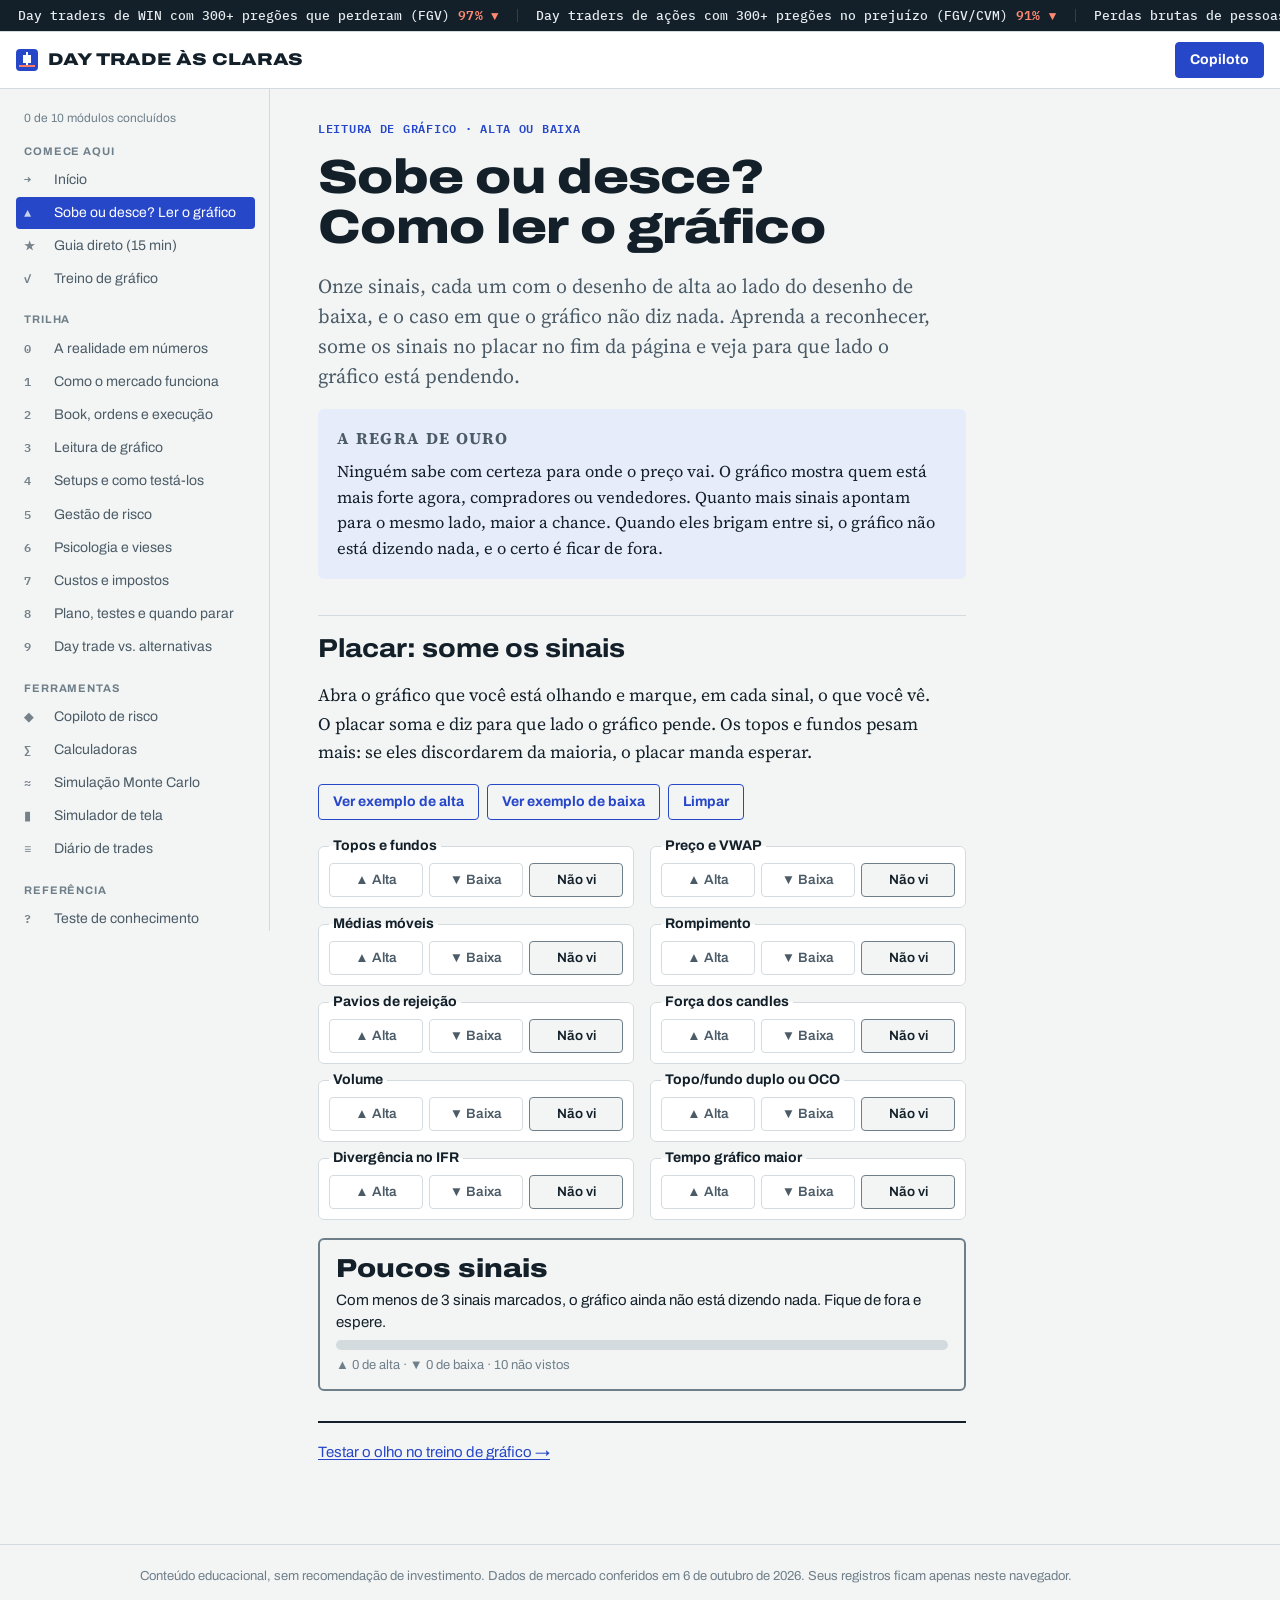
==== commit ded7fdda: "Prepara a página Sobe ou desce? com o placar de sinais Nova primeira tela do site, focada só em ler " ====
--- a/index.html
+++ b/index.html
@@ -43,6 +43,7 @@
     <h2>Comece aqui</h2>
     <ul>
       <li><a href="#inicio"><span class="n">→</span><span>Início</span><span></span></a></li>
+      <li><a href="#leitura"><span class="n">▲</span><span>Sobe ou desce? Ler o gráfico</span><span></span></a></li>
       <li><a href="#guia"><span class="n">★</span><span>Guia direto (15 min)</span><span></span></a></li>
       <li><a href="#treino"><span class="n">✓</span><span>Treino de gráfico</span><span class="ok" data-ok-treino></span></a></li>
     </ul>
@@ -107,6 +108,25 @@
     <p class="rotulo-quadro">Pergunta para qualquer vendedor de curso</p>
     <p>Se alguém promete renda diária com day trade, peça o extrato completo e auditado de pelo menos um ano, com perdas, custos e impostos. Depois pergunte qual parte da renda dessa pessoa vem do trade e qual vem de alunos.</p>
   </div>
+</section>
+
+<!-- ===================== SOBE OU DESCE ===================== -->
+<section class="pagina leitura" data-pagina="leitura" hidden>
+  <p class="sobretitulo">Leitura de gráfico · alta ou baixa</p>
+  <h1>Sobe ou desce? Como ler o gráfico</h1>
+  <p class="lead">Onze sinais, cada um com o desenho de alta ao lado do desenho de baixa, e o caso em que o gráfico não diz nada. Aprenda a reconhecer, some os sinais no placar no fim da página e veja para que lado o gráfico está pendendo.</p>
+  <div class="quadro dado">
+    <p class="rotulo-quadro">A regra de ouro</p>
+    <p>Ninguém sabe com certeza para onde o preço vai. O gráfico mostra quem está mais forte agora, compradores ou vendedores. Quanto mais sinais apontam para o mesmo lado, maior a chance. Quando eles brigam entre si, o gráfico não está dizendo nada, e o certo é ficar de fora.</p>
+  </div>
+<!-- conteudo:leitura -->
+<!-- /conteudo:leitura -->
+  <h2>Placar: some os sinais</h2>
+  <p>Abra o gráfico que você está olhando e marque, em cada sinal, o que você vê. O placar soma e diz para que lado o gráfico pende. Os topos e fundos pesam mais: se eles discordarem da maioria, o placar manda esperar.</p>
+  <div class="linha-botoes"><button type="button" class="botao botao-sec" data-placar-exemplo="alta">Ver exemplo de alta</button><button type="button" class="botao botao-sec" data-placar-exemplo="baixa">Ver exemplo de baixa</button><button type="button" class="botao botao-sec" id="placar-limpar">Limpar</button></div>
+  <div class="placar" id="placar"></div>
+  <div class="placar-resultado" id="placar-resultado" aria-live="polite"></div>
+  <div class="fim-modulo"><a href="#treino">Testar o olho no treino de gráfico →</a></div>
 </section>
 
 <!-- ===================== GUIA DIRETO ===================== -->
--- a/css/site.css
+++ b/css/site.css
@@ -426,6 +426,42 @@
 .glossario dd { margin: 4px 0 0; font-family: var(--f-texto); font-size: 15.5px; line-height: 1.5; color: var(--tinta-2); }
 .fontes li { font-size: 15px; }
 
+/* ---------- Sobe ou desce ---------- */
+.sinal { display: flex; flex-direction: column; gap: 12px; max-width: 980px; }
+.sinal > * { margin: 0; }
+.sinal-regra { font-family: var(--f-texto); font-size: 17.5px; line-height: 1.5; max-width: 68ch; }
+.sinal-engana { font-size: 14.5px; color: var(--tinta-2); max-width: 72ch; padding-left: 10px; border-left: 3px solid var(--alerta); }
+.par { display: grid; grid-template-columns: repeat(2, minmax(0, 1fr)); gap: 12px; }
+.par > * { min-width: 0; }
+.figura.mini .diagrama { padding: 8px; }
+.figura.mini .diagrama svg { min-width: 0; }
+.figura.mini figcaption { font-size: 14.5px; }
+@media (max-width: 580px) {
+  .par { grid-template-columns: minmax(0, 1fr); }
+  figure.figura.mini::before { content: none; }
+}
+.placar { display: grid; grid-template-columns: repeat(2, minmax(0, 1fr)); gap: 8px 16px; max-width: 980px; }
+.placar-linha { border: 1px solid var(--linha); border-radius: var(--raio); background: var(--folha); padding: 8px 10px 10px; margin: 0; min-width: 0; }
+.placar-linha legend { font: 700 14px/1.2 var(--f-ui); padding: 0 4px; }
+.placar-ops { display: grid; grid-template-columns: repeat(3, minmax(0, 1fr)); gap: 6px; }
+.placar-ops label { position: relative; text-align: center; padding: 8px 4px; border: 1px solid var(--linha); border-radius: 4px; font: 600 13.5px/1.2 var(--f-ui); cursor: pointer; color: var(--tinta-2); }
+.placar-ops input { position: absolute; opacity: 0; inset: 0; margin: 0; cursor: pointer; }
+.placar-ops label:has(input:focus-visible) { outline: 2px solid var(--cobalto); outline-offset: 1px; }
+.placar-ops .pl-alta:has(input:checked) { background: var(--alta); border-color: var(--alta); color: var(--folha); }
+.placar-ops .pl-baixa:has(input:checked) { background: var(--baixa); border-color: var(--baixa); color: var(--folha); }
+.placar-ops .pl-nao:has(input:checked) { background: var(--papel); border-color: var(--tinta-3); color: var(--tinta); }
+.placar-resultado { max-width: 980px; border-radius: var(--raio); padding: 14px 16px; background: var(--papel); border: 2px solid var(--tinta-3); display: flex; flex-direction: column; gap: 6px; }
+.placar-resultado > * { margin: 0; }
+.placar-resultado[data-lado="alta"] { border-color: var(--alta); background: var(--alta-fundo); }
+.placar-resultado[data-lado="baixa"] { border-color: var(--baixa); background: var(--baixa-fundo); }
+.placar-veredito { font-family: var(--f-display); font-stretch: 115%; font-weight: 850; font-size: 26px; line-height: 1.1; }
+.placar-resultado[data-lado="alta"] .placar-veredito { color: var(--alta); }
+.placar-resultado[data-lado="baixa"] .placar-veredito { color: var(--baixa); }
+.placar-barra { display: flex; height: 10px; border-radius: 5px; overflow: hidden; background: var(--linha); }
+.pb-alta { background: var(--alta); }
+.pb-baixa { background: var(--baixa); }
+@media (max-width: 700px) { .placar { grid-template-columns: minmax(0, 1fr); } }
+
 /* ---------- Guia direto ---------- */
 .cola { background: var(--folha); border: 2px solid var(--tinta); border-radius: var(--raio); padding: 16px 18px; display: flex; flex-direction: column; gap: 10px; max-width: 72ch; }
 .cola > * { margin: 0; }
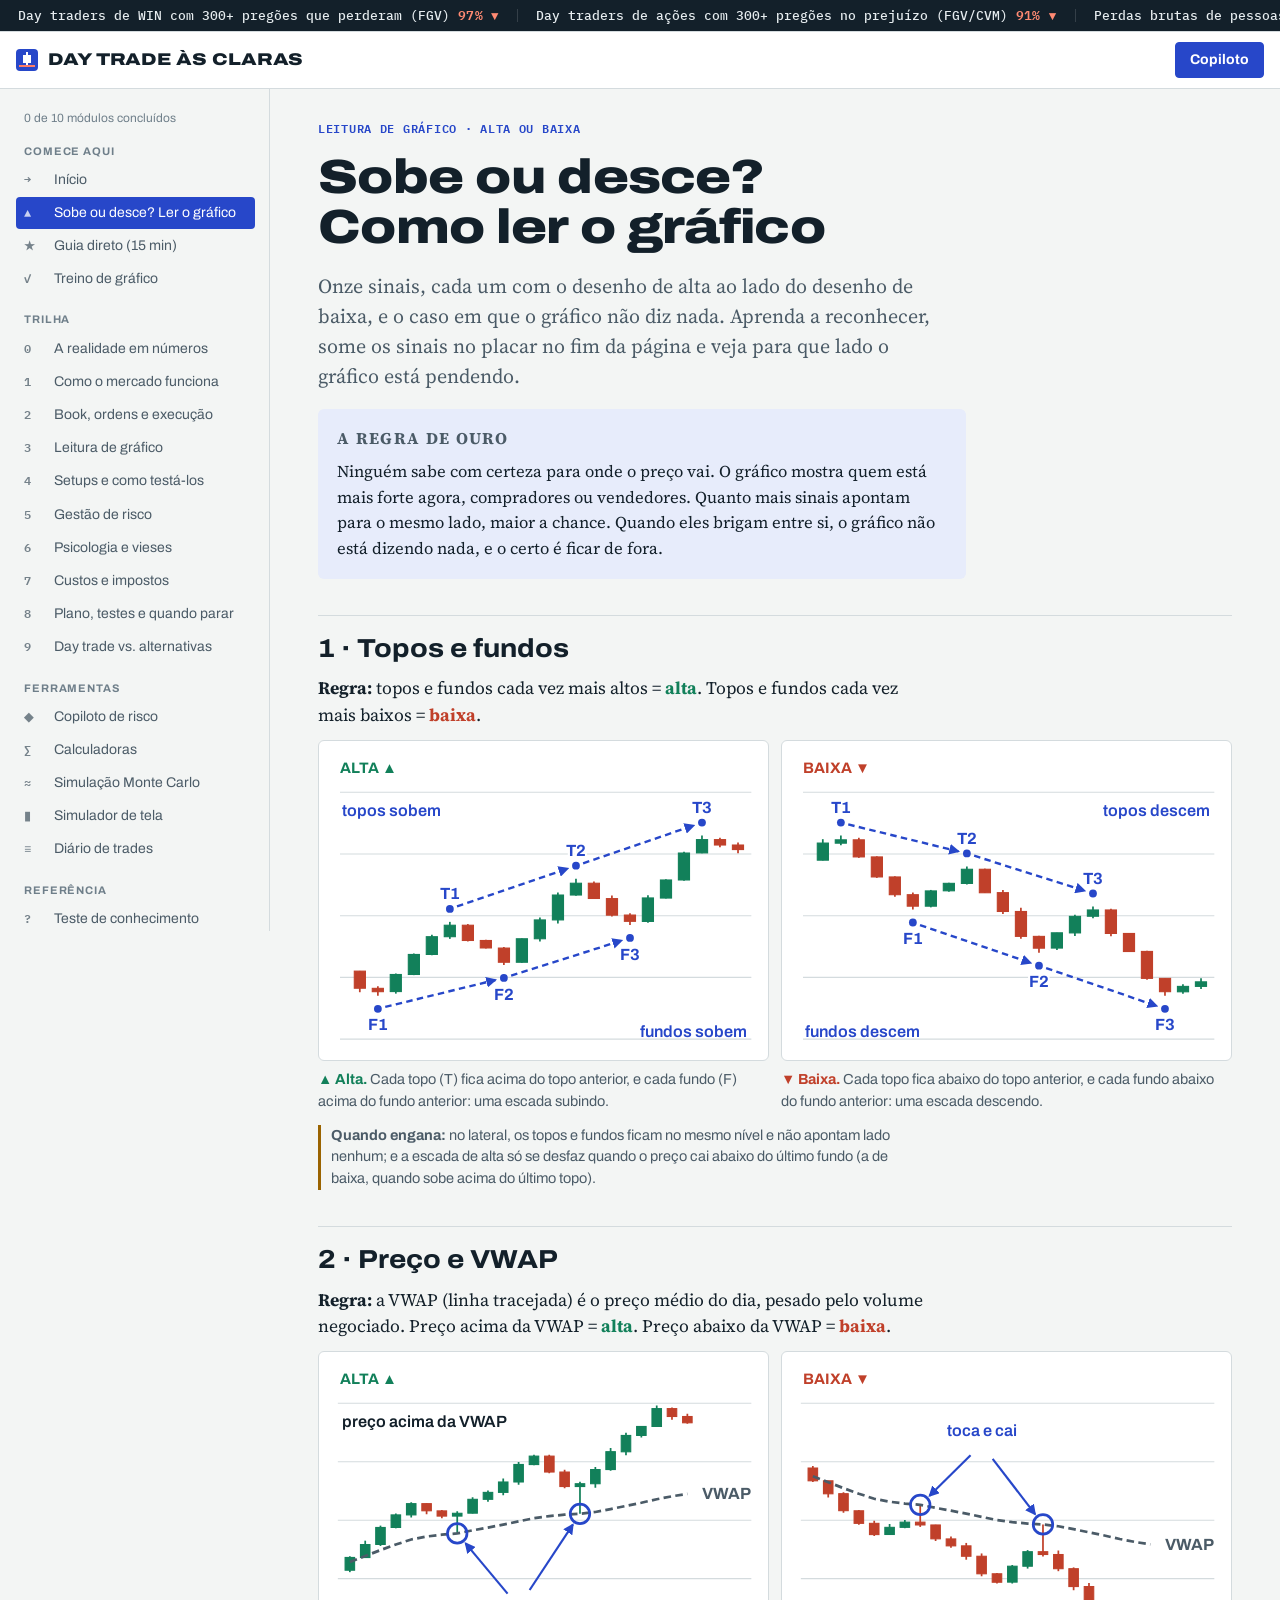
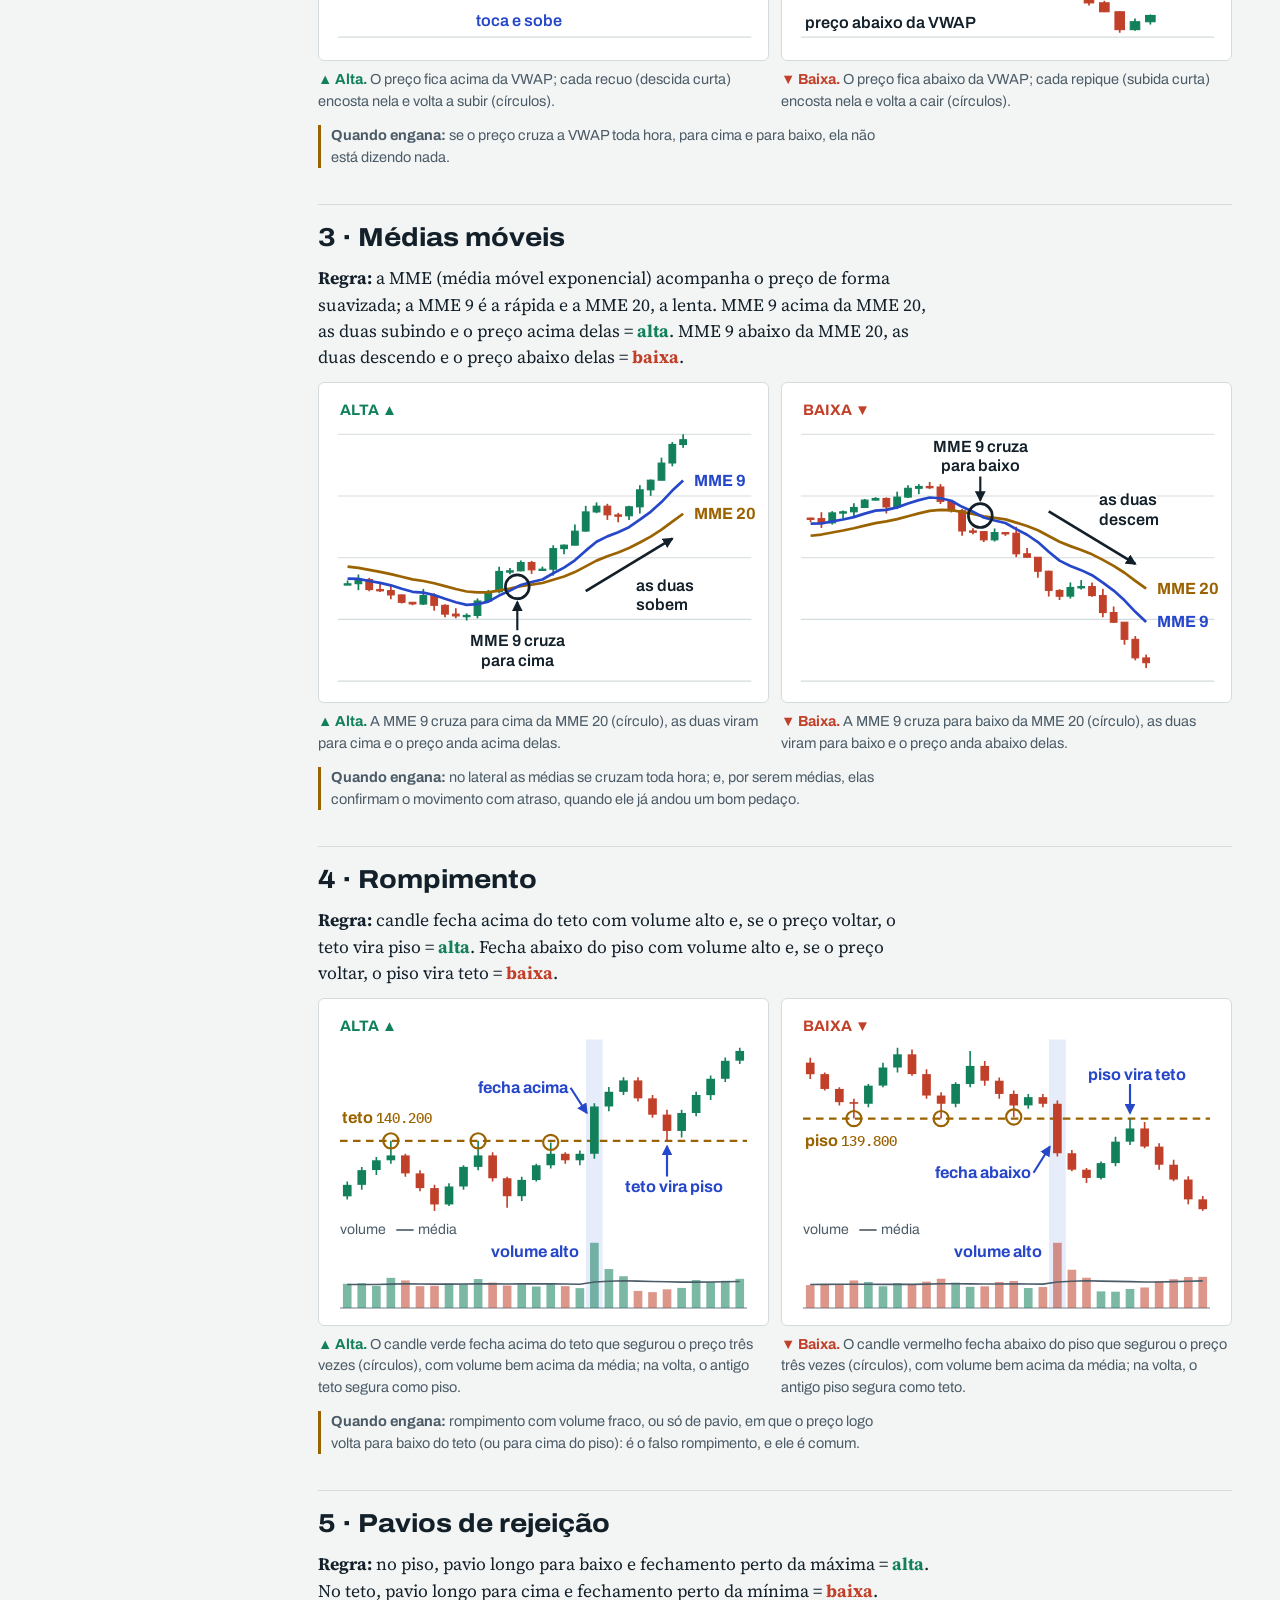
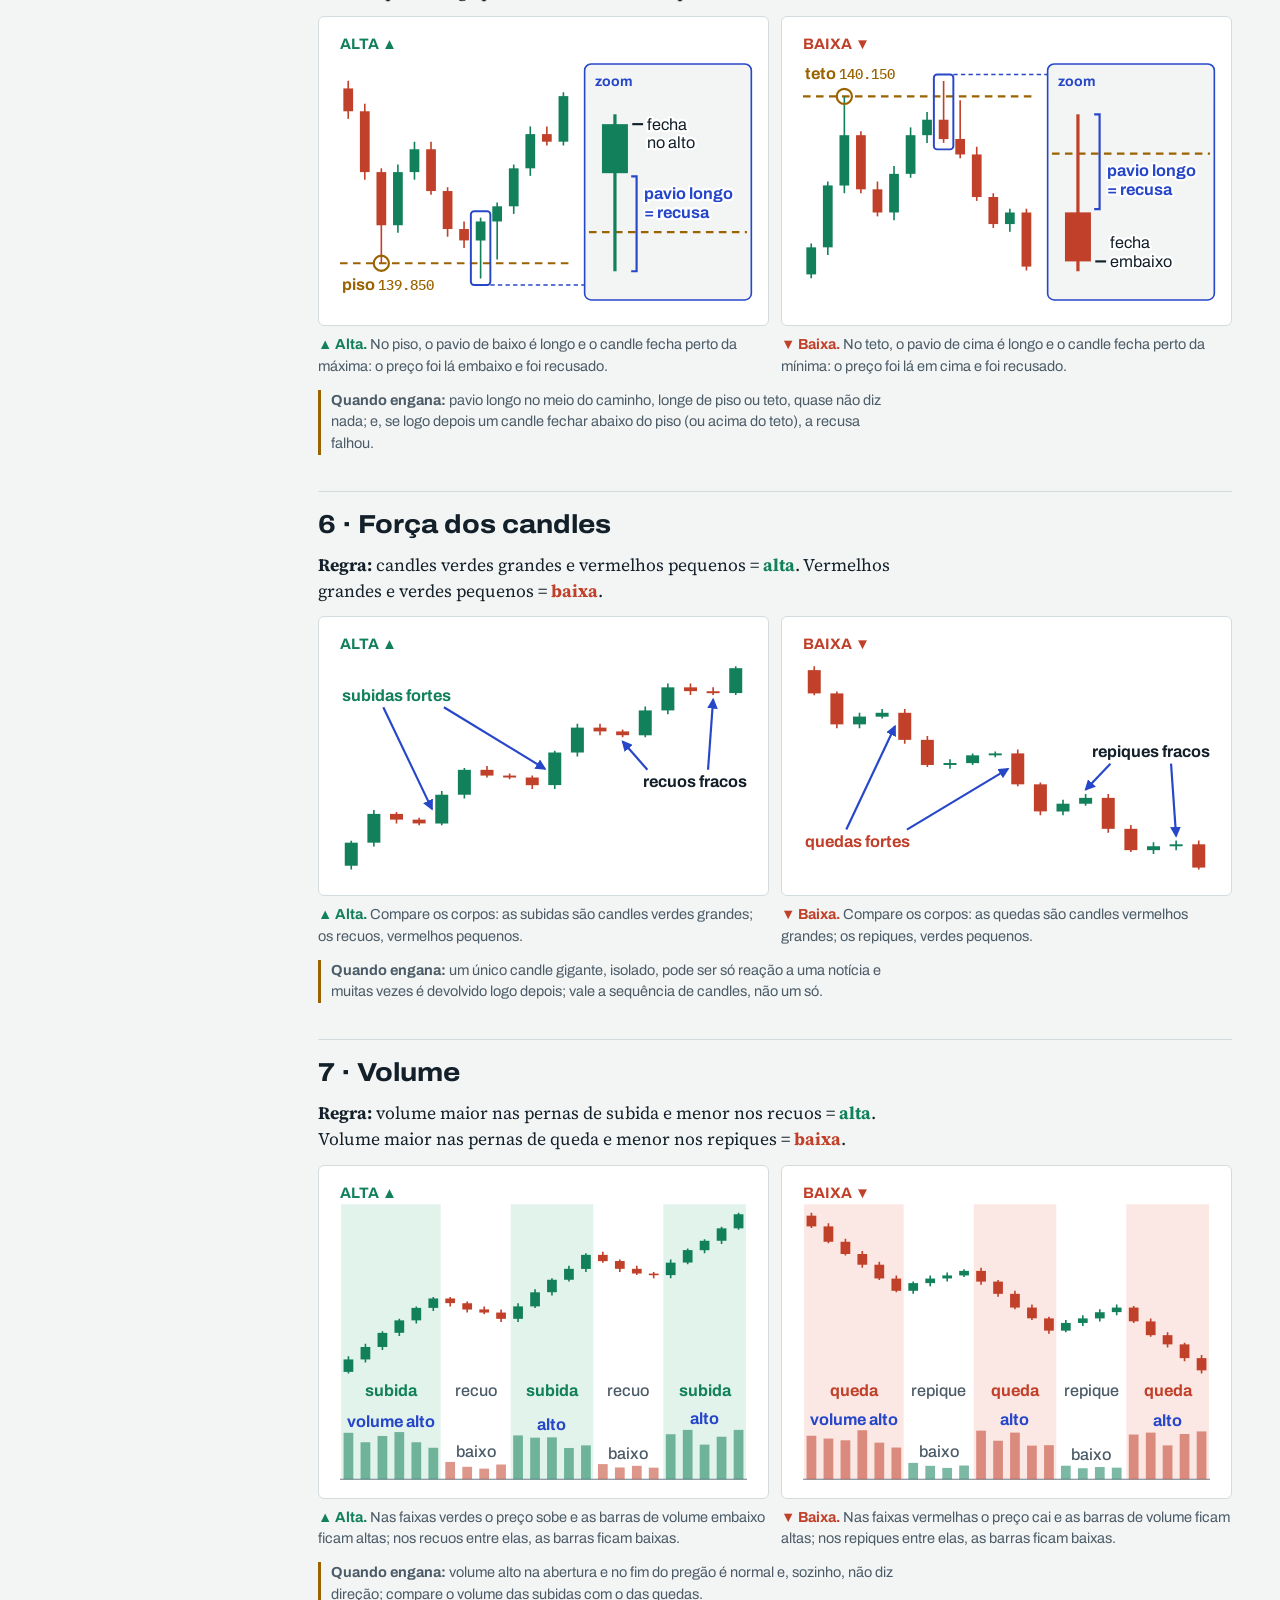
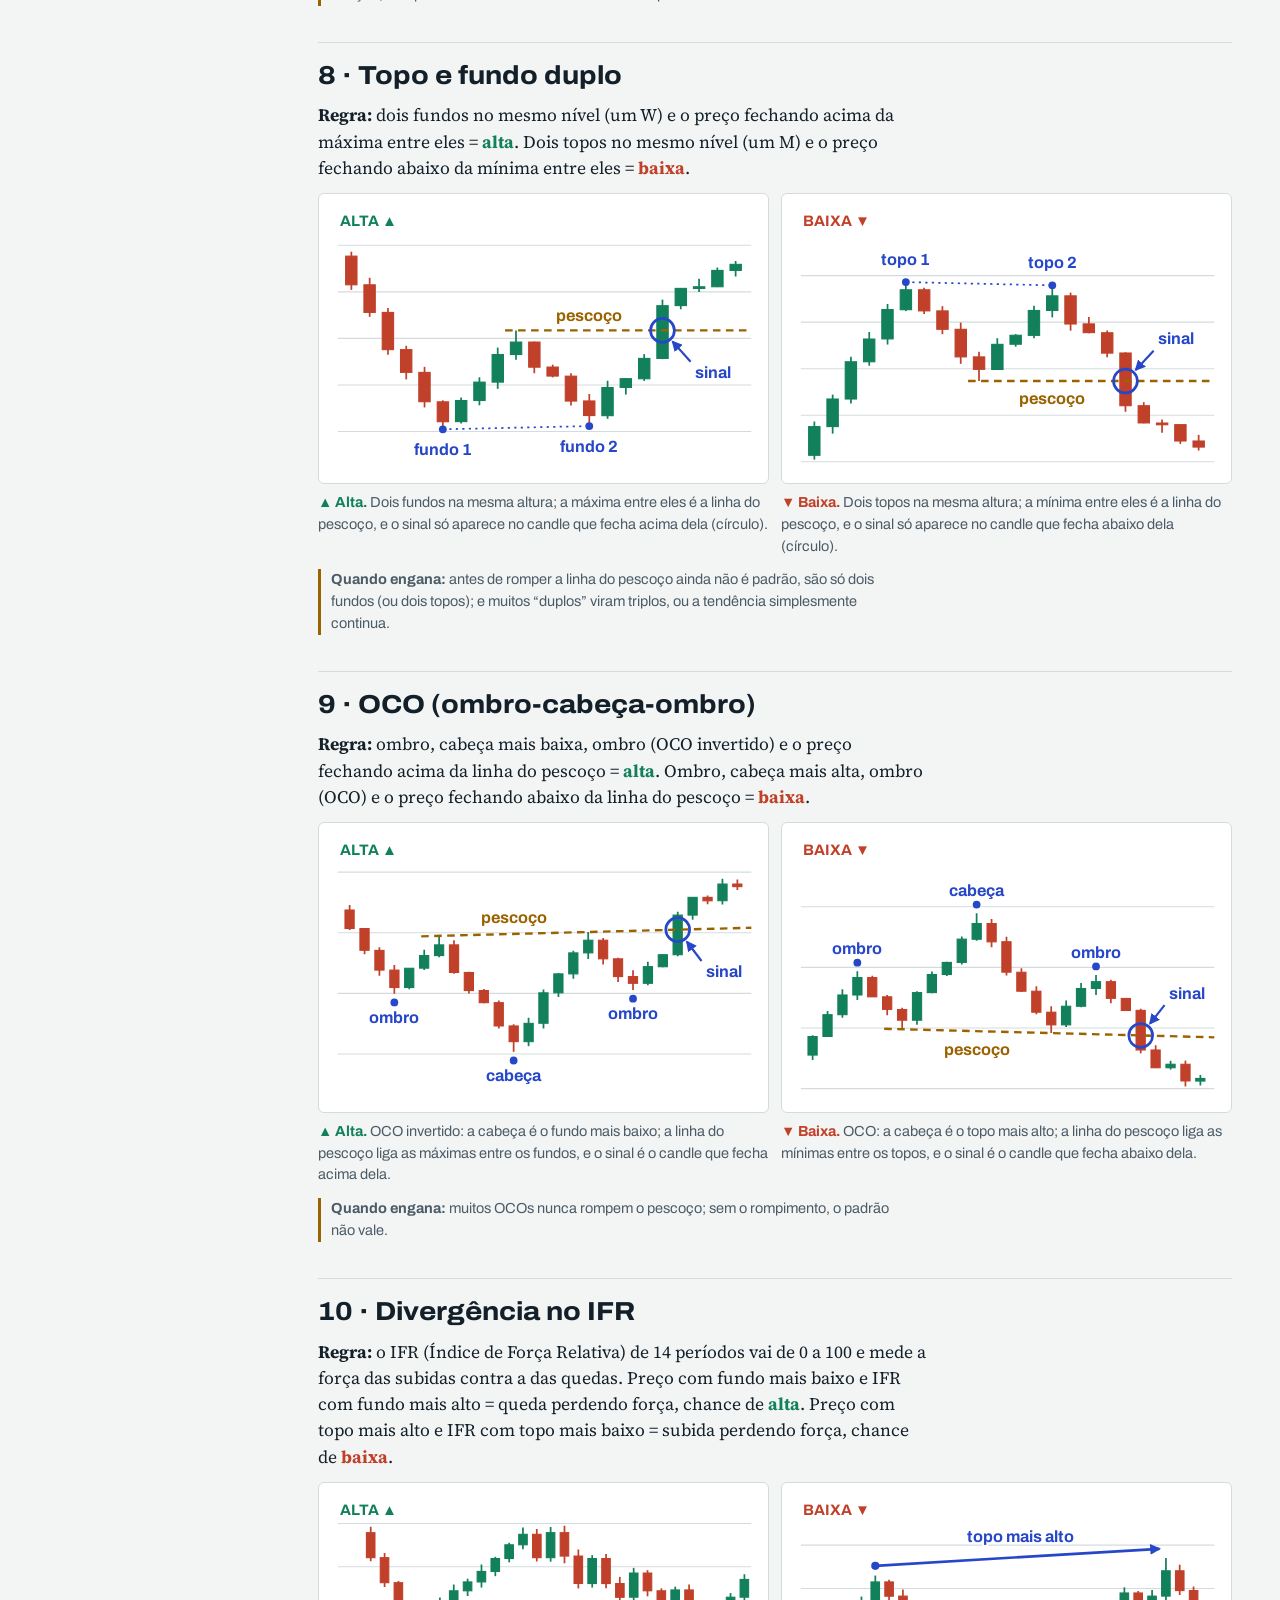
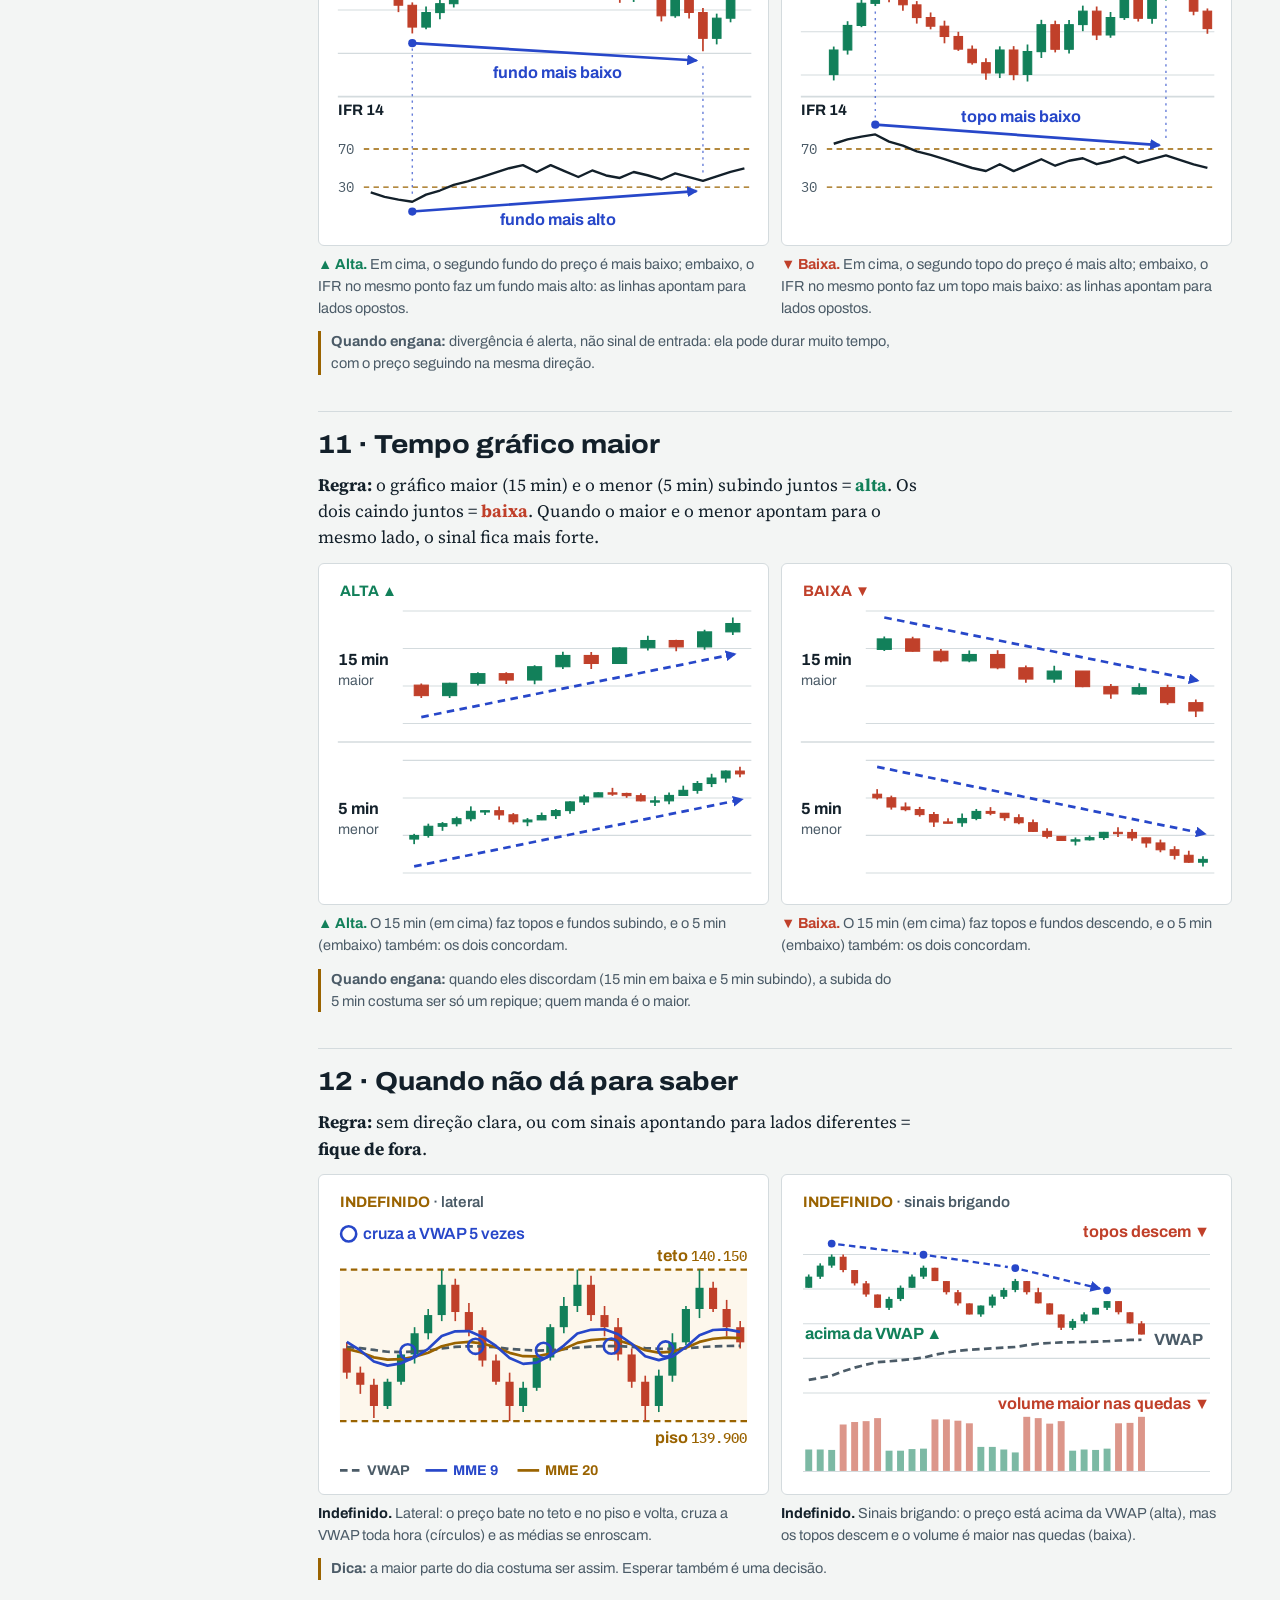
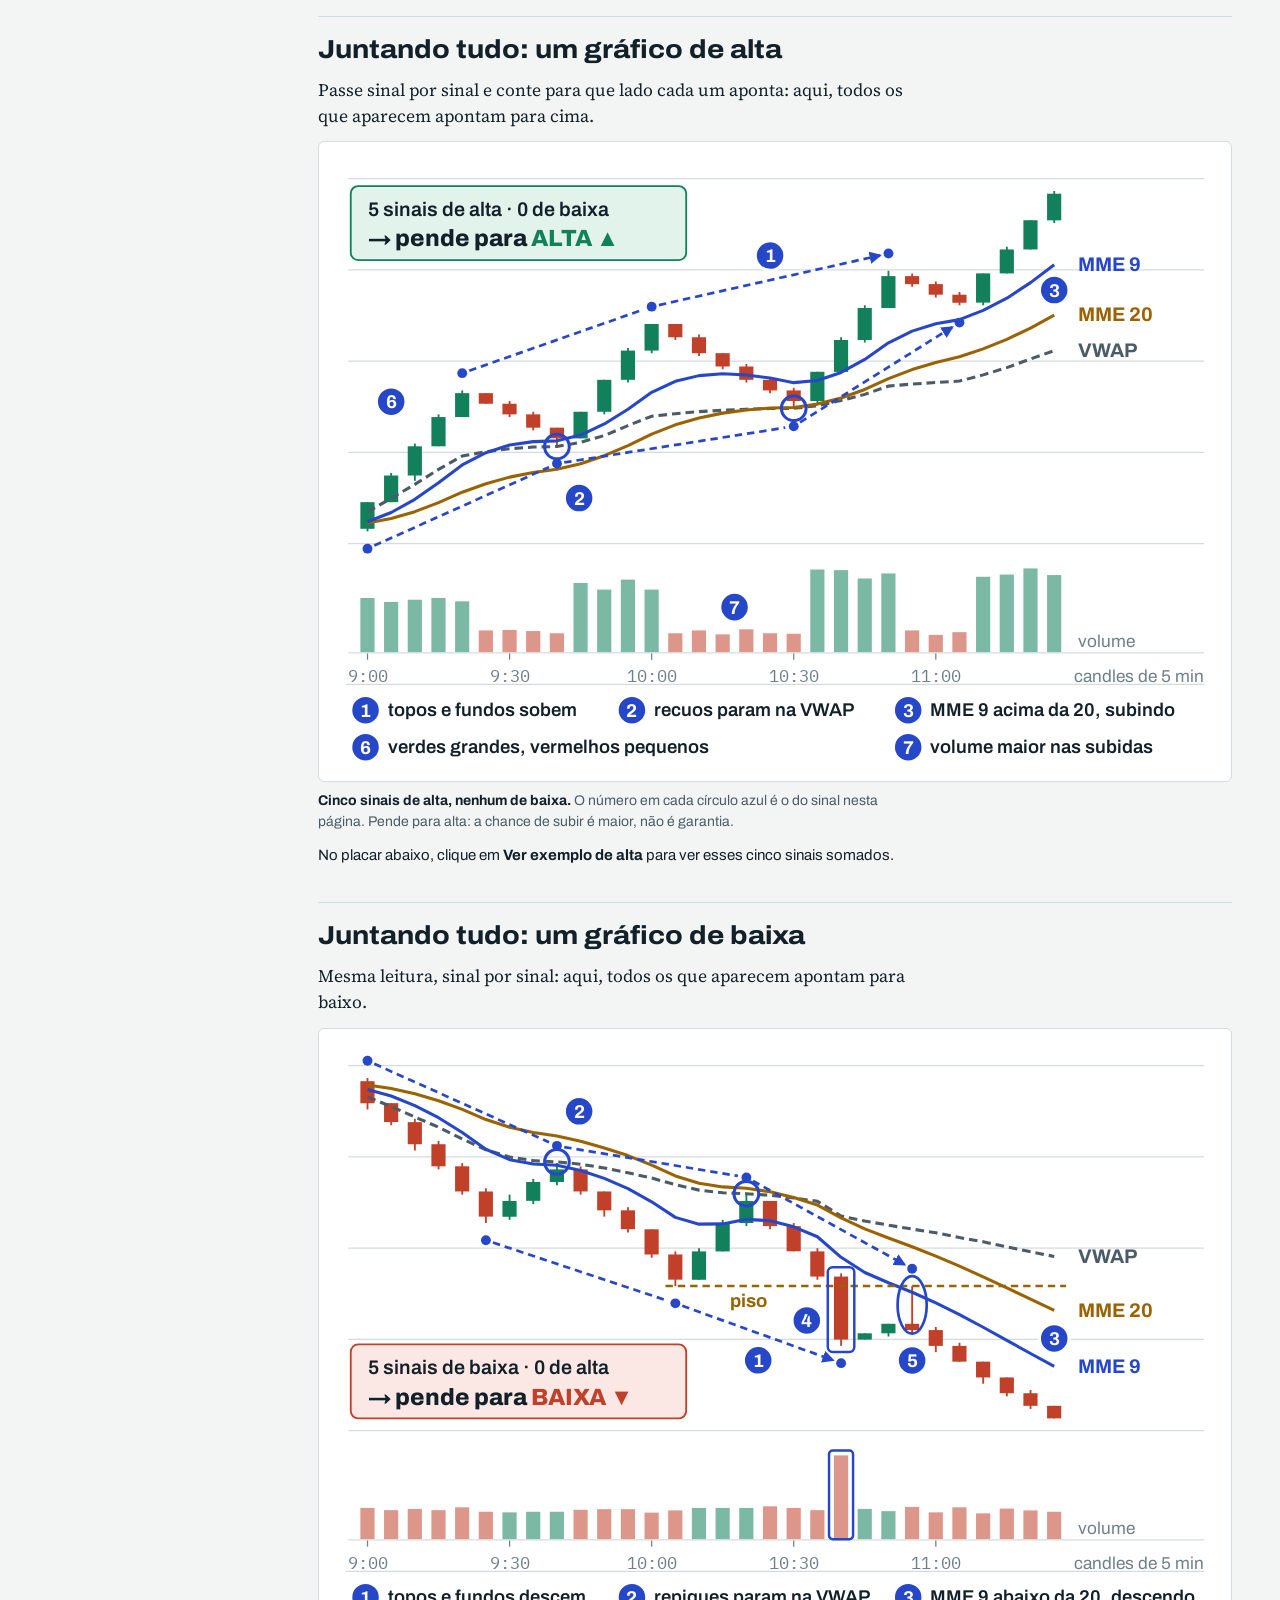
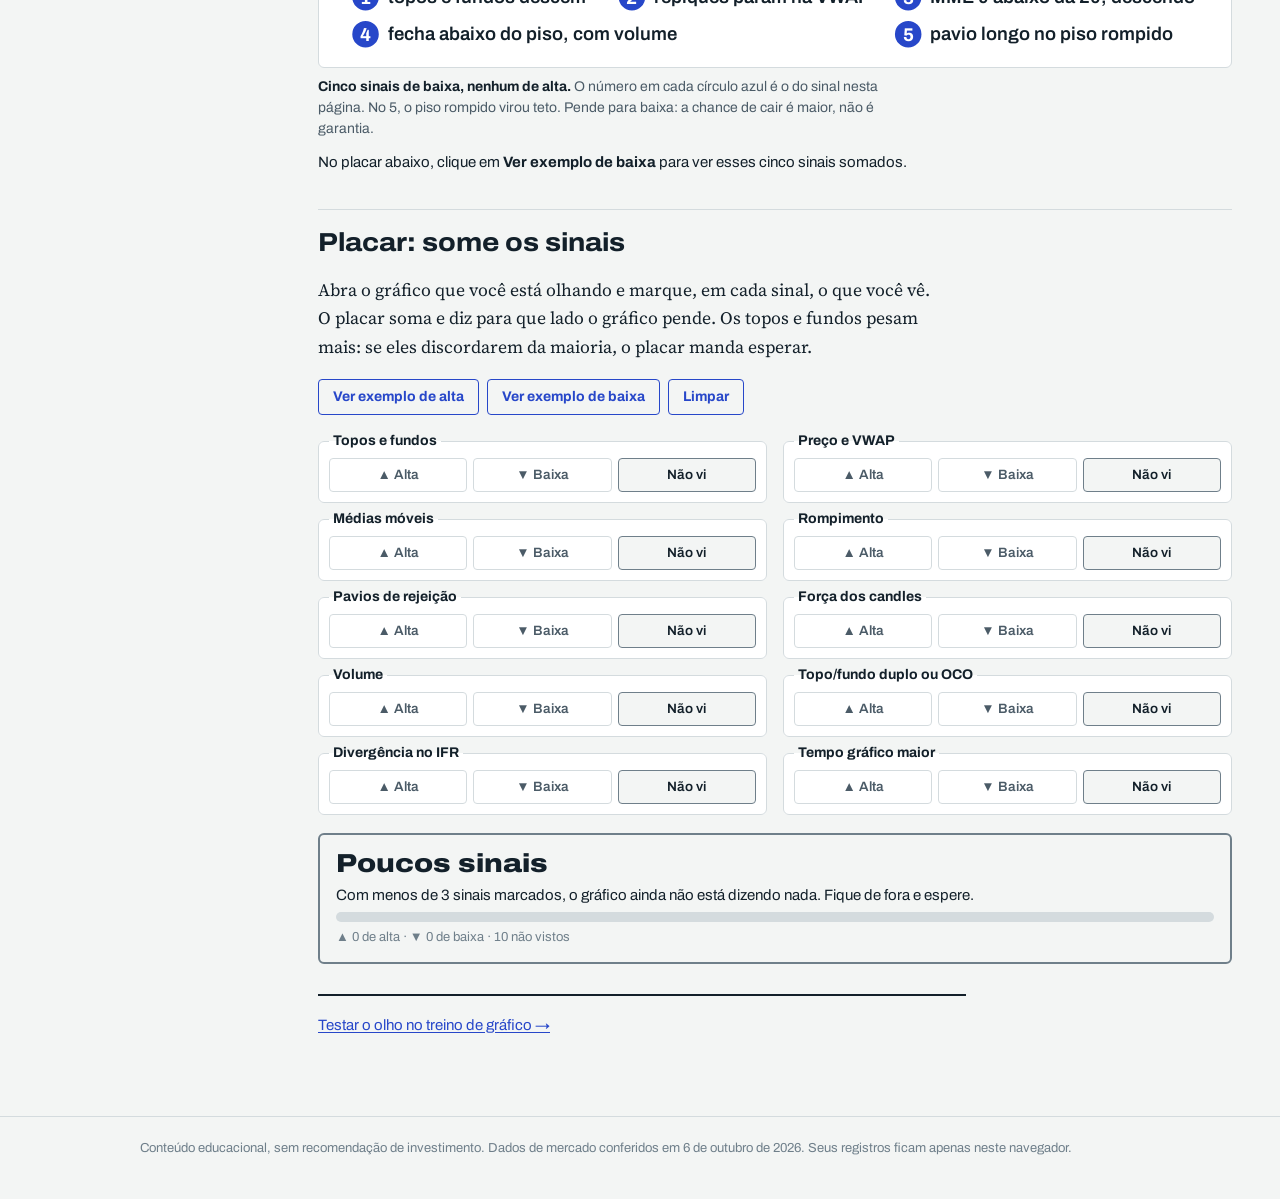
==== commit 4febec58: "Preenche a página Sobe ou desce? com 12 sinais e 2 exemplos Cada sinal mostra o desenho de alta ao l" ====
--- a/index.html
+++ b/index.html
@@ -111,7 +111,7 @@
 </section>
 
 <!-- ===================== SOBE OU DESCE ===================== -->
-<section class="pagina leitura" data-pagina="leitura" hidden>
+<section class="pagina" data-pagina="leitura" hidden>
   <p class="sobretitulo">Leitura de gráfico · alta ou baixa</p>
   <h1>Sobe ou desce? Como ler o gráfico</h1>
   <p class="lead">Onze sinais, cada um com o desenho de alta ao lado do desenho de baixa, e o caso em que o gráfico não diz nada. Aprenda a reconhecer, some os sinais no placar no fim da página e veja para que lado o gráfico está pendendo.</p>
@@ -120,9 +120,1843 @@
     <p>Ninguém sabe com certeza para onde o preço vai. O gráfico mostra quem está mais forte agora, compradores ou vendedores. Quanto mais sinais apontam para o mesmo lado, maior a chance. Quando eles brigam entre si, o gráfico não está dizendo nada, e o certo é ficar de fora.</p>
   </div>
 <!-- conteudo:leitura -->
+<div class="sinal">
+  <h2>1 · Topos e fundos</h2>
+  <p class="sinal-regra"><strong>Regra:</strong> topos e fundos cada vez mais altos = <b class="positivo">alta</b>. Topos e fundos cada vez mais baixos = <b class="negativo">baixa</b>.</p>
+  <div class="par">
+    <figure class="figura mini"><div class="diagrama"><svg viewBox="0 0 400 280" role="img" aria-label="Gráfico de alta: três topos, T1, T2 e T3, cada um mais alto que o anterior, e três fundos, F1, F2 e F3, cada um mais alto que o anterior, ligados por setas subindo"><defs><marker id="fig-l01-estrutura-seta-a" viewBox="0 0 10 10" refX="8.5" refY="5" markerUnits="userSpaceOnUse" markerWidth="10" markerHeight="10" orient="auto-start-reverse"><path class="f-cobalto" d="M0,0 L10,5 L0,10 z"/></marker></defs>
+<text x="12" y="22" class="f-alta" font-size="14" font-weight="700">ALTA ▲</text>
+<line x1="12" y1="40" x2="392" y2="40" class="f-nenhum s-linha" stroke-width="1"/>
+<line x1="12" y1="97" x2="392" y2="97" class="f-nenhum s-linha" stroke-width="1"/>
+<line x1="12" y1="154" x2="392" y2="154" class="f-nenhum s-linha" stroke-width="1"/>
+<line x1="12" y1="211" x2="392" y2="211" class="f-nenhum s-linha" stroke-width="1"/>
+<line x1="12" y1="268" x2="392" y2="268" class="f-nenhum s-linha" stroke-width="1"/>
+<line x1="30.3" y1="205" x2="30.3" y2="224.7" class="f-nenhum s-baixa" stroke-width="1.6"/><rect x="25.2" y="205.2" width="10.3" height="15.8" class="f-baixa s-baixa" stroke-width="1"/>
+<line x1="47" y1="219.1" x2="47" y2="228" class="f-nenhum s-baixa" stroke-width="1.6"/><rect x="41.8" y="221.1" width="10.3" height="3.1" class="f-baixa s-baixa" stroke-width="1"/>
+<line x1="63.6" y1="207.4" x2="63.6" y2="226" class="f-nenhum s-alta" stroke-width="1.6"/><rect x="58.4" y="208.3" width="10.3" height="15.8" class="f-alta s-alta" stroke-width="1"/>
+<line x1="80.2" y1="188.9" x2="80.2" y2="208.9" class="f-nenhum s-alta" stroke-width="1.6"/><rect x="75.1" y="189.8" width="10.3" height="18.5" class="f-alta s-alta" stroke-width="1"/>
+<line x1="96.9" y1="171.5" x2="96.9" y2="190.5" class="f-nenhum s-alta" stroke-width="1.6"/><rect x="91.7" y="173.4" width="10.3" height="16.4" class="f-alta s-alta" stroke-width="1"/>
+<line x1="113.5" y1="159.7" x2="113.5" y2="175.4" class="f-nenhum s-alta" stroke-width="1.6"/><rect x="108.3" y="162.8" width="10.3" height="10.6" class="f-alta s-alta" stroke-width="1"/>
+<line x1="130.1" y1="161.7" x2="130.1" y2="177.8" class="f-nenhum s-baixa" stroke-width="1.6"/><rect x="125" y="162.8" width="10.3" height="14.1" class="f-baixa s-baixa" stroke-width="1"/>
+<line x1="146.8" y1="176.2" x2="146.8" y2="184.4" class="f-nenhum s-baixa" stroke-width="1.6"/><rect x="141.6" y="176.9" width="10.3" height="6.9" class="f-baixa s-baixa" stroke-width="1"/>
+<line x1="163.4" y1="182.8" x2="163.4" y2="199.5" class="f-nenhum s-baixa" stroke-width="1.6"/><rect x="158.3" y="183.9" width="10.3" height="13.1" class="f-baixa s-baixa" stroke-width="1"/>
+<line x1="180" y1="175" x2="180" y2="197.5" class="f-nenhum s-alta" stroke-width="1.6"/><rect x="174.9" y="175.3" width="10.3" height="21.7" class="f-alta s-alta" stroke-width="1"/>
+<line x1="196.7" y1="155.6" x2="196.7" y2="177.8" class="f-nenhum s-alta" stroke-width="1.6"/><rect x="191.5" y="157.9" width="10.3" height="17.4" class="f-alta s-alta" stroke-width="1"/>
+<line x1="213.3" y1="132.6" x2="213.3" y2="161.3" class="f-nenhum s-alta" stroke-width="1.6"/><rect x="208.2" y="134.9" width="10.3" height="23" class="f-alta s-alta" stroke-width="1"/>
+<line x1="230" y1="119.8" x2="230" y2="135.5" class="f-nenhum s-alta" stroke-width="1.6"/><rect x="224.8" y="124" width="10.3" height="10.9" class="f-alta s-alta" stroke-width="1"/>
+<line x1="246.6" y1="122.4" x2="246.6" y2="138.2" class="f-nenhum s-baixa" stroke-width="1.6"/><rect x="241.4" y="124" width="10.3" height="14.1" class="f-baixa s-baixa" stroke-width="1"/>
+<line x1="263.2" y1="135.3" x2="263.2" y2="154.8" class="f-nenhum s-baixa" stroke-width="1.6"/><rect x="258.1" y="138.2" width="10.3" height="15.3" class="f-baixa s-baixa" stroke-width="1"/>
+<line x1="279.9" y1="151.7" x2="279.9" y2="162.5" class="f-nenhum s-baixa" stroke-width="1.6"/><rect x="274.7" y="153.4" width="10.3" height="5.8" class="f-baixa s-baixa" stroke-width="1"/>
+<line x1="296.5" y1="135.1" x2="296.5" y2="160.5" class="f-nenhum s-alta" stroke-width="1.6"/><rect x="291.3" y="137.6" width="10.3" height="21.7" class="f-alta s-alta" stroke-width="1"/>
+<line x1="313.1" y1="120.4" x2="313.1" y2="138.1" class="f-nenhum s-alta" stroke-width="1.6"/><rect x="308" y="121" width="10.3" height="16.7" class="f-alta s-alta" stroke-width="1"/>
+<line x1="329.8" y1="94.9" x2="329.8" y2="121.7" class="f-nenhum s-alta" stroke-width="1.6"/><rect x="324.6" y="96.1" width="10.3" height="24.9" class="f-alta s-alta" stroke-width="1"/>
+<line x1="346.4" y1="80" x2="346.4" y2="96.2" class="f-nenhum s-alta" stroke-width="1.6"/><rect x="341.3" y="83.7" width="10.3" height="12.3" class="f-alta s-alta" stroke-width="1"/>
+<line x1="363" y1="82" x2="363" y2="90.7" class="f-nenhum s-baixa" stroke-width="1.6"/><rect x="357.9" y="83.7" width="10.3" height="5" class="f-baixa s-baixa" stroke-width="1"/>
+<line x1="379.7" y1="86.3" x2="379.7" y2="96.3" class="f-nenhum s-baixa" stroke-width="1.6"/><rect x="374.5" y="88.7" width="10.3" height="4.2" class="f-baixa s-baixa" stroke-width="1"/>
+<line x1="120.1" y1="145.4" x2="222.4" y2="110.4" class="f-nenhum s-cobalto" stroke-width="2.2" stroke-dasharray="6 4" marker-end="url(#fig-l01-estrutura-seta-a)"/>
+<line x1="236.6" y1="105.6" x2="338.8" y2="70.6" class="f-nenhum s-cobalto" stroke-width="2.2" stroke-dasharray="6 4" marker-end="url(#fig-l01-estrutura-seta-a)"/>
+<line x1="53.8" y1="238.3" x2="155.6" y2="213.4" class="f-nenhum s-cobalto" stroke-width="2.2" stroke-dasharray="6 4" marker-end="url(#fig-l01-estrutura-seta-a)"/>
+<line x1="170.1" y1="209.4" x2="272.2" y2="177" class="f-nenhum s-cobalto" stroke-width="2.2" stroke-dasharray="6 4" marker-end="url(#fig-l01-estrutura-seta-a)"/>
+<circle cx="47" cy="240" r="3.6" class="f-cobalto"/>
+<text x="47" y="260" class="f-cobalto s-folha" font-size="15" stroke-width="4" stroke-linejoin="round" paint-order="stroke" font-weight="700" text-anchor="middle">F1</text>
+<circle cx="113.5" cy="147.7" r="3.6" class="f-cobalto"/>
+<text x="113.5" y="138.7" class="f-cobalto s-folha" font-size="15" stroke-width="4" stroke-linejoin="round" paint-order="stroke" font-weight="700" text-anchor="middle">T1</text>
+<circle cx="163.4" cy="211.5" r="3.6" class="f-cobalto"/>
+<text x="163.4" y="231.5" class="f-cobalto s-folha" font-size="15" stroke-width="4" stroke-linejoin="round" paint-order="stroke" font-weight="700" text-anchor="middle">F2</text>
+<circle cx="230" cy="107.8" r="3.6" class="f-cobalto"/>
+<text x="230" y="98.8" class="f-cobalto s-folha" font-size="15" stroke-width="4" stroke-linejoin="round" paint-order="stroke" font-weight="700" text-anchor="middle">T2</text>
+<circle cx="279.9" cy="174.5" r="3.6" class="f-cobalto"/>
+<text x="279.9" y="194.5" class="f-cobalto s-folha" font-size="15" stroke-width="4" stroke-linejoin="round" paint-order="stroke" font-weight="700" text-anchor="middle">F3</text>
+<circle cx="346.4" cy="68" r="3.6" class="f-cobalto"/>
+<text x="346.4" y="59" class="f-cobalto s-folha" font-size="15" stroke-width="4" stroke-linejoin="round" paint-order="stroke" font-weight="700" text-anchor="middle">T3</text>
+<text x="14" y="62" class="f-cobalto" font-size="15" font-weight="600">topos sobem</text>
+<text x="388" y="266" class="f-cobalto" font-size="15" font-weight="600" text-anchor="end">fundos sobem</text>
+</svg></div><figcaption><strong class="positivo">▲ Alta.</strong> Cada topo (T) fica acima do topo anterior, e cada fundo (F) acima do fundo anterior: uma escada subindo.</figcaption></figure>
+    <figure class="figura mini"><div class="diagrama"><svg viewBox="0 0 400 280" role="img" aria-label="Gráfico de baixa: três topos, T1, T2 e T3, cada um mais baixo que o anterior, e três fundos, F1, F2 e F3, cada um mais baixo que o anterior, ligados por setas descendo"><defs><marker id="fig-l01-estrutura-seta-b" viewBox="0 0 10 10" refX="8.5" refY="5" markerUnits="userSpaceOnUse" markerWidth="10" markerHeight="10" orient="auto-start-reverse"><path class="f-cobalto" d="M0,0 L10,5 L0,10 z"/></marker></defs>
+<text x="12" y="22" class="f-baixa" font-size="14" font-weight="700">BAIXA ▼</text>
+<line x1="12" y1="40" x2="392" y2="40" class="f-nenhum s-linha" stroke-width="1"/>
+<line x1="12" y1="97" x2="392" y2="97" class="f-nenhum s-linha" stroke-width="1"/>
+<line x1="12" y1="154" x2="392" y2="154" class="f-nenhum s-linha" stroke-width="1"/>
+<line x1="12" y1="211" x2="392" y2="211" class="f-nenhum s-linha" stroke-width="1"/>
+<line x1="12" y1="268" x2="392" y2="268" class="f-nenhum s-linha" stroke-width="1"/>
+<line x1="30.3" y1="83.3" x2="30.3" y2="103" class="f-nenhum s-alta" stroke-width="1.6"/><rect x="25.2" y="86.9" width="10.3" height="15.8" class="f-alta s-alta" stroke-width="1"/>
+<line x1="47" y1="80" x2="47" y2="88.9" class="f-nenhum s-alta" stroke-width="1.6"/><rect x="41.8" y="83.9" width="10.3" height="3.1" class="f-alta s-alta" stroke-width="1"/>
+<line x1="63.6" y1="82" x2="63.6" y2="100.6" class="f-nenhum s-baixa" stroke-width="1.6"/><rect x="58.4" y="83.9" width="10.3" height="15.8" class="f-baixa s-baixa" stroke-width="1"/>
+<line x1="80.2" y1="99.1" x2="80.2" y2="119.1" class="f-nenhum s-baixa" stroke-width="1.6"/><rect x="75.1" y="99.7" width="10.3" height="18.5" class="f-baixa s-baixa" stroke-width="1"/>
+<line x1="96.9" y1="117.5" x2="96.9" y2="136.5" class="f-nenhum s-baixa" stroke-width="1.6"/><rect x="91.7" y="118.2" width="10.3" height="16.4" class="f-baixa s-baixa" stroke-width="1"/>
+<line x1="113.5" y1="132.6" x2="113.5" y2="148.3" class="f-nenhum s-baixa" stroke-width="1.6"/><rect x="108.3" y="134.6" width="10.3" height="10.6" class="f-baixa s-baixa" stroke-width="1"/>
+<line x1="130.1" y1="130.2" x2="130.1" y2="146.3" class="f-nenhum s-alta" stroke-width="1.6"/><rect x="125" y="131.1" width="10.3" height="14.1" class="f-alta s-alta" stroke-width="1"/>
+<line x1="146.8" y1="123.6" x2="146.8" y2="131.8" class="f-nenhum s-alta" stroke-width="1.6"/><rect x="141.6" y="124.1" width="10.3" height="6.9" class="f-alta s-alta" stroke-width="1"/>
+<line x1="163.4" y1="108.5" x2="163.4" y2="125.2" class="f-nenhum s-alta" stroke-width="1.6"/><rect x="158.3" y="111.1" width="10.3" height="13.1" class="f-alta s-alta" stroke-width="1"/>
+<line x1="180" y1="110.5" x2="180" y2="133" class="f-nenhum s-baixa" stroke-width="1.6"/><rect x="174.9" y="111.1" width="10.3" height="21.7" class="f-baixa s-baixa" stroke-width="1"/>
+<line x1="196.7" y1="130.2" x2="196.7" y2="152.4" class="f-nenhum s-baixa" stroke-width="1.6"/><rect x="191.5" y="132.7" width="10.3" height="17.4" class="f-baixa s-baixa" stroke-width="1"/>
+<line x1="213.3" y1="146.7" x2="213.3" y2="175.4" class="f-nenhum s-baixa" stroke-width="1.6"/><rect x="208.2" y="150.1" width="10.3" height="23" class="f-baixa s-baixa" stroke-width="1"/>
+<line x1="230" y1="172.5" x2="230" y2="188.2" class="f-nenhum s-baixa" stroke-width="1.6"/><rect x="224.8" y="173.1" width="10.3" height="10.9" class="f-baixa s-baixa" stroke-width="1"/>
+<line x1="246.6" y1="169.8" x2="246.6" y2="185.6" class="f-nenhum s-alta" stroke-width="1.6"/><rect x="241.4" y="169.8" width="10.3" height="14.1" class="f-alta s-alta" stroke-width="1"/>
+<line x1="263.2" y1="153.2" x2="263.2" y2="172.7" class="f-nenhum s-alta" stroke-width="1.6"/><rect x="258.1" y="154.6" width="10.3" height="15.3" class="f-alta s-alta" stroke-width="1"/>
+<line x1="279.9" y1="145.5" x2="279.9" y2="156.3" class="f-nenhum s-alta" stroke-width="1.6"/><rect x="274.7" y="148.7" width="10.3" height="5.8" class="f-alta s-alta" stroke-width="1"/>
+<line x1="296.5" y1="147.5" x2="296.5" y2="172.9" class="f-nenhum s-baixa" stroke-width="1.6"/><rect x="291.3" y="148.7" width="10.3" height="21.7" class="f-baixa s-baixa" stroke-width="1"/>
+<line x1="313.1" y1="169.9" x2="313.1" y2="187.6" class="f-nenhum s-baixa" stroke-width="1.6"/><rect x="308" y="170.4" width="10.3" height="16.7" class="f-baixa s-baixa" stroke-width="1"/>
+<line x1="329.8" y1="186.3" x2="329.8" y2="213.1" class="f-nenhum s-baixa" stroke-width="1.6"/><rect x="324.6" y="187" width="10.3" height="24.9" class="f-baixa s-baixa" stroke-width="1"/>
+<line x1="346.4" y1="211.8" x2="346.4" y2="228" class="f-nenhum s-baixa" stroke-width="1.6"/><rect x="341.3" y="211.9" width="10.3" height="12.3" class="f-baixa s-baixa" stroke-width="1"/>
+<line x1="363" y1="217.3" x2="363" y2="226" class="f-nenhum s-alta" stroke-width="1.6"/><rect x="357.9" y="219.3" width="10.3" height="5" class="f-alta s-alta" stroke-width="1"/>
+<line x1="379.7" y1="211.7" x2="379.7" y2="221.7" class="f-nenhum s-alta" stroke-width="1.6"/><rect x="374.5" y="215.1" width="10.3" height="4.2" class="f-alta s-alta" stroke-width="1"/>
+<line x1="53.8" y1="69.7" x2="155.6" y2="94.6" class="f-nenhum s-cobalto" stroke-width="2.2" stroke-dasharray="6 4" marker-end="url(#fig-l01-estrutura-seta-b)"/>
+<line x1="170.1" y1="98.6" x2="272.2" y2="131" class="f-nenhum s-cobalto" stroke-width="2.2" stroke-dasharray="6 4" marker-end="url(#fig-l01-estrutura-seta-b)"/>
+<line x1="120.1" y1="162.6" x2="222.4" y2="197.6" class="f-nenhum s-cobalto" stroke-width="2.2" stroke-dasharray="6 4" marker-end="url(#fig-l01-estrutura-seta-b)"/>
+<line x1="236.6" y1="202.4" x2="338.8" y2="237.4" class="f-nenhum s-cobalto" stroke-width="2.2" stroke-dasharray="6 4" marker-end="url(#fig-l01-estrutura-seta-b)"/>
+<circle cx="47" cy="68" r="3.6" class="f-cobalto"/>
+<text x="47" y="59" class="f-cobalto s-folha" font-size="15" stroke-width="4" stroke-linejoin="round" paint-order="stroke" font-weight="700" text-anchor="middle">T1</text>
+<circle cx="113.5" cy="160.3" r="3.6" class="f-cobalto"/>
+<text x="113.5" y="180.3" class="f-cobalto s-folha" font-size="15" stroke-width="4" stroke-linejoin="round" paint-order="stroke" font-weight="700" text-anchor="middle">F1</text>
+<circle cx="163.4" cy="96.5" r="3.6" class="f-cobalto"/>
+<text x="163.4" y="87.5" class="f-cobalto s-folha" font-size="15" stroke-width="4" stroke-linejoin="round" paint-order="stroke" font-weight="700" text-anchor="middle">T2</text>
+<circle cx="230" cy="200.2" r="3.6" class="f-cobalto"/>
+<text x="230" y="220.2" class="f-cobalto s-folha" font-size="15" stroke-width="4" stroke-linejoin="round" paint-order="stroke" font-weight="700" text-anchor="middle">F2</text>
+<circle cx="279.9" cy="133.5" r="3.6" class="f-cobalto"/>
+<text x="279.9" y="124.5" class="f-cobalto s-folha" font-size="15" stroke-width="4" stroke-linejoin="round" paint-order="stroke" font-weight="700" text-anchor="middle">T3</text>
+<circle cx="346.4" cy="240" r="3.6" class="f-cobalto"/>
+<text x="346.4" y="260" class="f-cobalto s-folha" font-size="15" stroke-width="4" stroke-linejoin="round" paint-order="stroke" font-weight="700" text-anchor="middle">F3</text>
+<text x="388" y="62" class="f-cobalto" font-size="15" font-weight="600" text-anchor="end">topos descem</text>
+<text x="14" y="266" class="f-cobalto" font-size="15" font-weight="600">fundos descem</text>
+</svg></div><figcaption><strong class="negativo">▼ Baixa.</strong> Cada topo fica abaixo do topo anterior, e cada fundo abaixo do fundo anterior: uma escada descendo.</figcaption></figure>
+  </div>
+  <p class="sinal-engana"><strong>Quando engana:</strong> no lateral, os topos e fundos ficam no mesmo nível e não apontam lado nenhum; e a escada de alta só se desfaz quando o preço cai abaixo do último fundo (a de baixa, quando sobe acima do último topo).</p>
+</div>
+<div class="sinal">
+  <h2>2 · Preço e VWAP</h2>
+  <p class="sinal-regra"><strong>Regra:</strong> a VWAP (linha tracejada) é o preço médio do dia, pesado pelo volume negociado. Preço acima da VWAP = <b class="positivo">alta</b>. Preço abaixo da VWAP = <b class="negativo">baixa</b>.</p>
+  <div class="par">
+    <figure class="figura mini"><div class="diagrama"><svg viewBox="0 0 400 270" role="img" aria-label="Gráfico de alta: o preço fica acima da VWAP tracejada; duas vezes ele recua, encosta na VWAP e volta a subir"><defs><marker id="fig-l02-vwap-seta-a" viewBox="0 0 10 10" refX="8.5" refY="5" markerUnits="userSpaceOnUse" markerWidth="10" markerHeight="10" orient="auto-start-reverse"><path class="f-cobalto" d="M0,0 L10,5 L0,10 z"/></marker></defs>
+<text x="12" y="22" class="f-alta" font-size="14" font-weight="700">ALTA ▲</text>
+<line x1="10" y1="40" x2="392" y2="40" class="f-nenhum s-linha" stroke-width="1"/>
+<line x1="10" y1="94" x2="392" y2="94" class="f-nenhum s-linha" stroke-width="1"/>
+<line x1="10" y1="148" x2="392" y2="148" class="f-nenhum s-linha" stroke-width="1"/>
+<line x1="10" y1="202" x2="392" y2="202" class="f-nenhum s-linha" stroke-width="1"/>
+<line x1="10" y1="256" x2="392" y2="256" class="f-nenhum s-linha" stroke-width="1"/>
+<line x1="21.1" y1="181.3" x2="21.1" y2="196" class="f-nenhum s-alta" stroke-width="1.6"/><rect x="16.7" y="182.4" width="8.8" height="11.8" class="f-alta s-alta" stroke-width="1"/>
+<line x1="35.3" y1="166.9" x2="35.3" y2="182.4" class="f-nenhum s-alta" stroke-width="1.6"/><rect x="30.9" y="170.5" width="8.8" height="12" class="f-alta s-alta" stroke-width="1"/>
+<line x1="49.4" y1="153" x2="49.4" y2="171.8" class="f-nenhum s-alta" stroke-width="1.6"/><rect x="45" y="154.7" width="8.8" height="15.7" class="f-alta s-alta" stroke-width="1"/>
+<line x1="63.6" y1="141.7" x2="63.6" y2="155.5" class="f-nenhum s-alta" stroke-width="1.6"/><rect x="59.2" y="143.1" width="8.8" height="11.6" class="f-alta s-alta" stroke-width="1"/>
+<line x1="77.8" y1="131.4" x2="77.8" y2="145.5" class="f-nenhum s-alta" stroke-width="1.6"/><rect x="73.4" y="132.7" width="8.8" height="10.4" class="f-alta s-alta" stroke-width="1"/>
+<line x1="92" y1="132.4" x2="92" y2="142.6" class="f-nenhum s-baixa" stroke-width="1.6"/><rect x="87.6" y="132.7" width="8.8" height="6.6" class="f-baixa s-baixa" stroke-width="1"/>
+<line x1="106.1" y1="138.6" x2="106.1" y2="146.1" class="f-nenhum s-baixa" stroke-width="1.6"/><rect x="101.7" y="139.4" width="8.8" height="4.8" class="f-baixa s-baixa" stroke-width="1"/>
+<line x1="120.3" y1="139.8" x2="120.3" y2="160.2" class="f-nenhum s-alta" stroke-width="1.6"/><rect x="115.9" y="141.6" width="8.8" height="2.6" class="f-alta s-alta" stroke-width="1"/>
+<line x1="134.5" y1="126.8" x2="134.5" y2="141.8" class="f-nenhum s-alta" stroke-width="1.6"/><rect x="130.1" y="128.7" width="8.8" height="12.8" class="f-alta s-alta" stroke-width="1"/>
+<line x1="148.7" y1="120.5" x2="148.7" y2="130.9" class="f-nenhum s-alta" stroke-width="1.6"/><rect x="144.3" y="122.3" width="8.8" height="6.4" class="f-alta s-alta" stroke-width="1"/>
+<line x1="162.8" y1="109.5" x2="162.8" y2="125" class="f-nenhum s-alta" stroke-width="1.6"/><rect x="158.4" y="112.7" width="8.8" height="9.6" class="f-alta s-alta" stroke-width="1"/>
+<line x1="177" y1="94.2" x2="177" y2="115.3" class="f-nenhum s-alta" stroke-width="1.6"/><rect x="172.6" y="96.5" width="8.8" height="16.2" class="f-alta s-alta" stroke-width="1"/>
+<line x1="191.2" y1="87.5" x2="191.2" y2="97.3" class="f-nenhum s-alta" stroke-width="1.6"/><rect x="186.8" y="88.8" width="8.8" height="7.8" class="f-alta s-alta" stroke-width="1"/>
+<line x1="205.3" y1="87.5" x2="205.3" y2="104.6" class="f-nenhum s-baixa" stroke-width="1.6"/><rect x="201" y="88.8" width="8.8" height="14.7" class="f-baixa s-baixa" stroke-width="1"/>
+<line x1="219.5" y1="101.3" x2="219.5" y2="118.4" class="f-nenhum s-baixa" stroke-width="1.6"/><rect x="215.1" y="103.5" width="8.8" height="13.4" class="f-baixa s-baixa" stroke-width="1"/>
+<line x1="233.7" y1="112.5" x2="233.7" y2="142.1" class="f-nenhum s-alta" stroke-width="1.6"/><rect x="229.3" y="114.3" width="8.8" height="2.6" class="f-alta s-alta" stroke-width="1"/>
+<line x1="247.9" y1="98.9" x2="247.9" y2="118" class="f-nenhum s-alta" stroke-width="1.6"/><rect x="243.5" y="101.2" width="8.8" height="13.1" class="f-alta s-alta" stroke-width="1"/>
+<line x1="262" y1="81.3" x2="262" y2="102.4" class="f-nenhum s-alta" stroke-width="1.6"/><rect x="257.6" y="84.7" width="8.8" height="16.5" class="f-alta s-alta" stroke-width="1"/>
+<line x1="276.2" y1="67.1" x2="276.2" y2="87.9" class="f-nenhum s-alta" stroke-width="1.6"/><rect x="271.8" y="69.7" width="8.8" height="15.1" class="f-alta s-alta" stroke-width="1"/>
+<line x1="290.4" y1="61.1" x2="290.4" y2="71.5" class="f-nenhum s-alta" stroke-width="1.6"/><rect x="286" y="61.4" width="8.8" height="8.3" class="f-alta s-alta" stroke-width="1"/>
+<line x1="304.6" y1="42" x2="304.6" y2="61.8" class="f-nenhum s-alta" stroke-width="1.6"/><rect x="300.2" y="44.9" width="8.8" height="16.5" class="f-alta s-alta" stroke-width="1"/>
+<line x1="318.7" y1="43.8" x2="318.7" y2="55.3" class="f-nenhum s-baixa" stroke-width="1.6"/><rect x="314.3" y="44.9" width="8.8" height="7.3" class="f-baixa s-baixa" stroke-width="1"/>
+<line x1="332.9" y1="49.6" x2="332.9" y2="58.9" class="f-nenhum s-baixa" stroke-width="1.6"/><rect x="328.5" y="52.2" width="8.8" height="5.8" class="f-baixa s-baixa" stroke-width="1"/>
+<polyline points="21.1,186.6 35.3,181.1 49.4,175.6 63.6,170.5 77.8,165.8 92,163.1 106.1,161.4 120.3,160.2 134.5,157.4 148.7,154.8 162.8,152.1 177,149.1 191.2,146.1 205.3,144.2 219.5,142.9 233.7,142.1 247.9,140.4 262,137.7 276.2,134.8 290.4,131.9 304.6,128.6 318.7,125.9 332.9,123.7" class="f-nenhum s-tinta2" stroke-width="2.5" stroke-dasharray="7 4"/>
+<text x="346" y="128.7" class="f-tinta2" font-size="15" font-weight="700">VWAP</text>
+<circle cx="120.3" cy="160.2" r="9" class="f-nenhum s-cobalto" stroke-width="2.5"/>
+<line x1="166.8" y1="215.8" x2="128" y2="169.4" class="f-nenhum s-cobalto" stroke-width="2" marker-end="url(#fig-l02-vwap-seta-a)"/>
+<circle cx="233.7" cy="142.1" r="9" class="f-nenhum s-cobalto" stroke-width="2.5"/>
+<line x1="187.2" y1="212.5" x2="227.1" y2="152.1" class="f-nenhum s-cobalto" stroke-width="2" marker-end="url(#fig-l02-vwap-seta-a)"/>
+<text x="177" y="246" class="f-cobalto" font-size="15" font-weight="600" text-anchor="middle">toca e sobe</text>
+<text x="14" y="62" class="f-tinta" font-size="15" font-weight="600">preço acima da VWAP</text>
+</svg></div><figcaption><strong class="positivo">▲ Alta.</strong> O preço fica acima da VWAP; cada recuo (descida curta) encosta nela e volta a subir (círculos).</figcaption></figure>
+    <figure class="figura mini"><div class="diagrama"><svg viewBox="0 0 400 270" role="img" aria-label="Gráfico de baixa: o preço fica abaixo da VWAP tracejada; duas vezes ele repica, encosta na VWAP e volta a cair"><defs><marker id="fig-l02-vwap-seta-b" viewBox="0 0 10 10" refX="8.5" refY="5" markerUnits="userSpaceOnUse" markerWidth="10" markerHeight="10" orient="auto-start-reverse"><path class="f-cobalto" d="M0,0 L10,5 L0,10 z"/></marker></defs>
+<text x="12" y="22" class="f-baixa" font-size="14" font-weight="700">BAIXA ▼</text>
+<line x1="10" y1="40" x2="392" y2="40" class="f-nenhum s-linha" stroke-width="1"/>
+<line x1="10" y1="94" x2="392" y2="94" class="f-nenhum s-linha" stroke-width="1"/>
+<line x1="10" y1="148" x2="392" y2="148" class="f-nenhum s-linha" stroke-width="1"/>
+<line x1="10" y1="202" x2="392" y2="202" class="f-nenhum s-linha" stroke-width="1"/>
+<line x1="10" y1="256" x2="392" y2="256" class="f-nenhum s-linha" stroke-width="1"/>
+<line x1="21.1" y1="98" x2="21.1" y2="112.7" class="f-nenhum s-baixa" stroke-width="1.6"/><rect x="16.7" y="99.8" width="8.8" height="11.8" class="f-baixa s-baixa" stroke-width="1"/>
+<line x1="35.3" y1="111.6" x2="35.3" y2="127.1" class="f-nenhum s-baixa" stroke-width="1.6"/><rect x="30.9" y="111.6" width="8.8" height="12" class="f-baixa s-baixa" stroke-width="1"/>
+<line x1="49.4" y1="122.2" x2="49.4" y2="141" class="f-nenhum s-baixa" stroke-width="1.6"/><rect x="45" y="123.5" width="8.8" height="15.7" class="f-baixa s-baixa" stroke-width="1"/>
+<line x1="63.6" y1="138.5" x2="63.6" y2="152.3" class="f-nenhum s-baixa" stroke-width="1.6"/><rect x="59.2" y="139.3" width="8.8" height="11.6" class="f-baixa s-baixa" stroke-width="1"/>
+<line x1="77.8" y1="148.5" x2="77.8" y2="162.6" class="f-nenhum s-baixa" stroke-width="1.6"/><rect x="73.4" y="150.9" width="8.8" height="10.4" class="f-baixa s-baixa" stroke-width="1"/>
+<line x1="92" y1="151.4" x2="92" y2="161.6" class="f-nenhum s-alta" stroke-width="1.6"/><rect x="87.6" y="154.6" width="8.8" height="6.6" class="f-alta s-alta" stroke-width="1"/>
+<line x1="106.1" y1="147.9" x2="106.1" y2="155.4" class="f-nenhum s-alta" stroke-width="1.6"/><rect x="101.7" y="149.8" width="8.8" height="4.8" class="f-alta s-alta" stroke-width="1"/>
+<line x1="120.3" y1="133.8" x2="120.3" y2="154.2" class="f-nenhum s-baixa" stroke-width="1.6"/><rect x="115.9" y="149.8" width="8.8" height="2.6" class="f-baixa s-baixa" stroke-width="1"/>
+<line x1="134.5" y1="152.2" x2="134.5" y2="167.2" class="f-nenhum s-baixa" stroke-width="1.6"/><rect x="130.1" y="152.4" width="8.8" height="12.8" class="f-baixa s-baixa" stroke-width="1"/>
+<line x1="148.7" y1="163.1" x2="148.7" y2="173.5" class="f-nenhum s-baixa" stroke-width="1.6"/><rect x="144.3" y="165.3" width="8.8" height="6.4" class="f-baixa s-baixa" stroke-width="1"/>
+<line x1="162.8" y1="169" x2="162.8" y2="184.5" class="f-nenhum s-baixa" stroke-width="1.6"/><rect x="158.4" y="171.7" width="8.8" height="9.6" class="f-baixa s-baixa" stroke-width="1"/>
+<line x1="177" y1="178.7" x2="177" y2="199.8" class="f-nenhum s-baixa" stroke-width="1.6"/><rect x="172.6" y="181.3" width="8.8" height="16.2" class="f-baixa s-baixa" stroke-width="1"/>
+<line x1="191.2" y1="196.7" x2="191.2" y2="206.5" class="f-nenhum s-baixa" stroke-width="1.6"/><rect x="186.8" y="197.5" width="8.8" height="7.8" class="f-baixa s-baixa" stroke-width="1"/>
+<line x1="205.3" y1="189.4" x2="205.3" y2="206.5" class="f-nenhum s-alta" stroke-width="1.6"/><rect x="201" y="190.5" width="8.8" height="14.7" class="f-alta s-alta" stroke-width="1"/>
+<line x1="219.5" y1="175.6" x2="219.5" y2="192.7" class="f-nenhum s-alta" stroke-width="1.6"/><rect x="215.1" y="177.1" width="8.8" height="13.4" class="f-alta s-alta" stroke-width="1"/>
+<line x1="233.7" y1="151.9" x2="233.7" y2="181.5" class="f-nenhum s-baixa" stroke-width="1.6"/><rect x="229.3" y="177.1" width="8.8" height="2.6" class="f-baixa s-baixa" stroke-width="1"/>
+<line x1="247.9" y1="176" x2="247.9" y2="195.1" class="f-nenhum s-baixa" stroke-width="1.6"/><rect x="243.5" y="179.7" width="8.8" height="13.1" class="f-baixa s-baixa" stroke-width="1"/>
+<line x1="262" y1="191.6" x2="262" y2="212.7" class="f-nenhum s-baixa" stroke-width="1.6"/><rect x="257.6" y="192.8" width="8.8" height="16.5" class="f-baixa s-baixa" stroke-width="1"/>
+<line x1="276.2" y1="206.1" x2="276.2" y2="226.9" class="f-nenhum s-baixa" stroke-width="1.6"/><rect x="271.8" y="209.3" width="8.8" height="15.1" class="f-baixa s-baixa" stroke-width="1"/>
+<line x1="290.4" y1="222.5" x2="290.4" y2="232.9" class="f-nenhum s-baixa" stroke-width="1.6"/><rect x="286" y="224.3" width="8.8" height="8.3" class="f-baixa s-baixa" stroke-width="1"/>
+<line x1="304.6" y1="232.2" x2="304.6" y2="252" class="f-nenhum s-baixa" stroke-width="1.6"/><rect x="300.2" y="232.6" width="8.8" height="16.5" class="f-baixa s-baixa" stroke-width="1"/>
+<line x1="318.7" y1="238.7" x2="318.7" y2="250.2" class="f-nenhum s-alta" stroke-width="1.6"/><rect x="314.3" y="241.8" width="8.8" height="7.3" class="f-alta s-alta" stroke-width="1"/>
+<line x1="332.9" y1="235.1" x2="332.9" y2="244.4" class="f-nenhum s-alta" stroke-width="1.6"/><rect x="328.5" y="236" width="8.8" height="5.8" class="f-alta s-alta" stroke-width="1"/>
+<polyline points="21.1,107.4 35.3,112.9 49.4,118.4 63.6,123.5 77.8,128.2 92,130.9 106.1,132.6 120.3,133.8 134.5,136.6 148.7,139.2 162.8,141.9 177,144.9 191.2,147.9 205.3,149.8 219.5,151.1 233.7,151.9 247.9,153.6 262,156.3 276.2,159.2 290.4,162.1 304.6,165.4 318.7,168.1 332.9,170.3" class="f-nenhum s-tinta2" stroke-width="2.5" stroke-dasharray="7 4"/>
+<text x="346" y="175.3" class="f-tinta2" font-size="15" font-weight="700">VWAP</text>
+<circle cx="120.3" cy="133.8" r="9" class="f-nenhum s-cobalto" stroke-width="2.5"/>
+<line x1="166.8" y1="88" x2="128.9" y2="125.4" class="f-nenhum s-cobalto" stroke-width="2" marker-end="url(#fig-l02-vwap-seta-b)"/>
+<circle cx="233.7" cy="151.9" r="9" class="f-nenhum s-cobalto" stroke-width="2.5"/>
+<line x1="187.2" y1="91.3" x2="226.4" y2="142.4" class="f-nenhum s-cobalto" stroke-width="2" marker-end="url(#fig-l02-vwap-seta-b)"/>
+<text x="177" y="70" class="f-cobalto" font-size="15" font-weight="600" text-anchor="middle">toca e cai</text>
+<text x="14" y="248" class="f-tinta" font-size="15" font-weight="600">preço abaixo da VWAP</text>
+</svg></div><figcaption><strong class="negativo">▼ Baixa.</strong> O preço fica abaixo da VWAP; cada repique (subida curta) encosta nela e volta a cair (círculos).</figcaption></figure>
+  </div>
+  <p class="sinal-engana"><strong>Quando engana:</strong> se o preço cruza a VWAP toda hora, para cima e para baixo, ela não está dizendo nada.</p>
+</div>
+<div class="sinal">
+  <h2>3 · Médias móveis</h2>
+  <p class="sinal-regra"><strong>Regra:</strong> a MME (média móvel exponencial) acompanha o preço de forma suavizada; a MME 9 é a rápida e a MME 20, a lenta. MME 9 acima da MME 20, as duas subindo e o preço acima delas = <b class="positivo">alta</b>. MME 9 abaixo da MME 20, as duas descendo e o preço abaixo delas = <b class="negativo">baixa</b>.</p>
+  <div class="par">
+    <figure class="figura mini"><div class="diagrama"><svg viewBox="0 0 400 280" role="img" aria-label="Gráfico de alta: a MME 9 cruza para cima da MME 20, as duas passam a subir e o preço fica acima delas"><defs><marker id="fig-l03-medias-seta-a" viewBox="0 0 10 10" refX="8.5" refY="5" markerUnits="userSpaceOnUse" markerWidth="10" markerHeight="10" orient="auto-start-reverse"><path class="f-tinta" d="M0,0 L10,5 L0,10 z"/></marker></defs>
+<text x="12" y="22" class="f-alta" font-size="14" font-weight="700">ALTA ▲</text>
+<line x1="10" y1="40" x2="392" y2="40" class="f-nenhum s-linha" stroke-width="1"/>
+<line x1="10" y1="97" x2="392" y2="97" class="f-nenhum s-linha" stroke-width="1"/>
+<line x1="10" y1="154" x2="392" y2="154" class="f-nenhum s-linha" stroke-width="1"/>
+<line x1="10" y1="211" x2="392" y2="211" class="f-nenhum s-linha" stroke-width="1"/>
+<line x1="10" y1="268" x2="392" y2="268" class="f-nenhum s-linha" stroke-width="1"/>
+<line x1="19" y1="175" x2="19" y2="178.9" class="f-nenhum s-alta" stroke-width="1.6"/><rect x="15.9" y="178.1" width="6.2" height="1.2" class="f-alta s-alta" stroke-width="1"/>
+<line x1="29" y1="169.5" x2="29" y2="184" class="f-nenhum s-alta" stroke-width="1.6"/><rect x="25.9" y="174.2" width="6.2" height="3.8" class="f-alta s-alta" stroke-width="1"/>
+<line x1="39" y1="172.6" x2="39" y2="185" class="f-nenhum s-baixa" stroke-width="1.6"/><rect x="35.9" y="174.2" width="6.2" height="9.2" class="f-baixa s-baixa" stroke-width="1"/>
+<line x1="49" y1="178.2" x2="49" y2="185.7" class="f-nenhum s-baixa" stroke-width="1.6"/><rect x="45.9" y="183.4" width="6.2" height="1.2" class="f-baixa s-baixa" stroke-width="1"/>
+<line x1="59" y1="180.2" x2="59" y2="192.3" class="f-nenhum s-baixa" stroke-width="1.6"/><rect x="55.9" y="184.4" width="6.2" height="4" class="f-baixa s-baixa" stroke-width="1"/>
+<line x1="69" y1="188" x2="69" y2="196.3" class="f-nenhum s-baixa" stroke-width="1.6"/><rect x="65.9" y="188.4" width="6.2" height="6.8" class="f-baixa s-baixa" stroke-width="1"/>
+<line x1="79" y1="195.1" x2="79" y2="197.9" class="f-nenhum s-baixa" stroke-width="1.6"/><rect x="75.9" y="195.2" width="6.2" height="1.5" class="f-baixa s-baixa" stroke-width="1"/>
+<line x1="89" y1="182.8" x2="89" y2="197.7" class="f-nenhum s-alta" stroke-width="1.6"/><rect x="85.9" y="189" width="6.2" height="7.8" class="f-alta s-alta" stroke-width="1"/>
+<line x1="99" y1="186.9" x2="99" y2="203" class="f-nenhum s-baixa" stroke-width="1.6"/><rect x="95.9" y="189" width="6.2" height="9" class="f-baixa s-baixa" stroke-width="1"/>
+<line x1="109" y1="197.1" x2="109" y2="208.9" class="f-nenhum s-baixa" stroke-width="1.6"/><rect x="105.9" y="198" width="6.2" height="8.1" class="f-baixa s-baixa" stroke-width="1"/>
+<line x1="119" y1="200.7" x2="119" y2="210" class="f-nenhum s-baixa" stroke-width="1.6"/><rect x="115.9" y="206.1" width="6.2" height="1.7" class="f-baixa s-baixa" stroke-width="1"/>
+<line x1="129" y1="205.4" x2="129" y2="212" class="f-nenhum s-alta" stroke-width="1.6"/><rect x="125.9" y="207.3" width="6.2" height="1.2" class="f-alta s-alta" stroke-width="1"/>
+<line x1="139" y1="191.6" x2="139" y2="210" class="f-nenhum s-alta" stroke-width="1.6"/><rect x="135.9" y="194" width="6.2" height="13.3" class="f-alta s-alta" stroke-width="1"/>
+<line x1="149" y1="183.8" x2="149" y2="195.3" class="f-nenhum s-alta" stroke-width="1.6"/><rect x="145.9" y="185.4" width="6.2" height="8.7" class="f-alta s-alta" stroke-width="1"/>
+<line x1="159" y1="162.3" x2="159" y2="186.9" class="f-nenhum s-alta" stroke-width="1.6"/><rect x="155.9" y="166.7" width="6.2" height="18.7" class="f-alta s-alta" stroke-width="1"/>
+<line x1="169" y1="163.6" x2="169" y2="169.3" class="f-nenhum s-alta" stroke-width="1.6"/><rect x="165.9" y="166.1" width="6.2" height="1.2" class="f-alta s-alta" stroke-width="1"/>
+<line x1="179" y1="156.5" x2="179" y2="166.6" class="f-nenhum s-alta" stroke-width="1.6"/><rect x="175.9" y="158.5" width="6.2" height="7.6" class="f-alta s-alta" stroke-width="1"/>
+<line x1="189" y1="156.9" x2="189" y2="169" class="f-nenhum s-baixa" stroke-width="1.6"/><rect x="185.9" y="158.5" width="6.2" height="6.7" class="f-baixa s-baixa" stroke-width="1"/>
+<line x1="199" y1="162.2" x2="199" y2="165.4" class="f-nenhum s-alta" stroke-width="1.6"/><rect x="195.9" y="164.6" width="6.2" height="1.2" class="f-alta s-alta" stroke-width="1"/>
+<line x1="209" y1="142.5" x2="209" y2="170.6" class="f-nenhum s-alta" stroke-width="1.6"/><rect x="205.9" y="145.6" width="6.2" height="19" class="f-alta s-alta" stroke-width="1"/>
+<line x1="219" y1="141.9" x2="219" y2="150.9" class="f-nenhum s-alta" stroke-width="1.6"/><rect x="215.9" y="142.4" width="6.2" height="3.2" class="f-alta s-alta" stroke-width="1"/>
+<line x1="229" y1="123.4" x2="229" y2="142.4" class="f-nenhum s-alta" stroke-width="1.6"/><rect x="225.9" y="129.5" width="6.2" height="12.9" class="f-alta s-alta" stroke-width="1"/>
+<line x1="239" y1="106.1" x2="239" y2="130" class="f-nenhum s-alta" stroke-width="1.6"/><rect x="235.9" y="111.7" width="6.2" height="17.7" class="f-alta s-alta" stroke-width="1"/>
+<line x1="249" y1="102.9" x2="249" y2="112.9" class="f-nenhum s-alta" stroke-width="1.6"/><rect x="245.9" y="106.4" width="6.2" height="5.3" class="f-alta s-alta" stroke-width="1"/>
+<line x1="259" y1="104.2" x2="259" y2="119.1" class="f-nenhum s-baixa" stroke-width="1.6"/><rect x="255.9" y="106.4" width="6.2" height="8" class="f-baixa s-baixa" stroke-width="1"/>
+<line x1="269" y1="112.6" x2="269" y2="121.3" class="f-nenhum s-baixa" stroke-width="1.6"/><rect x="265.9" y="114.5" width="6.2" height="1.2" class="f-baixa s-baixa" stroke-width="1"/>
+<line x1="279" y1="106" x2="279" y2="119.2" class="f-nenhum s-alta" stroke-width="1.6"/><rect x="275.9" y="107" width="6.2" height="8.3" class="f-alta s-alta" stroke-width="1"/>
+<line x1="289" y1="87" x2="289" y2="113.2" class="f-nenhum s-alta" stroke-width="1.6"/><rect x="285.9" y="91.3" width="6.2" height="15.7" class="f-alta s-alta" stroke-width="1"/>
+<line x1="299" y1="81.7" x2="299" y2="96.9" class="f-nenhum s-alta" stroke-width="1.6"/><rect x="295.9" y="82.4" width="6.2" height="8.9" class="f-alta s-alta" stroke-width="1"/>
+<line x1="309" y1="61.6" x2="309" y2="82.4" class="f-nenhum s-alta" stroke-width="1.6"/><rect x="305.9" y="66.6" width="6.2" height="15.8" class="f-alta s-alta" stroke-width="1"/>
+<line x1="319" y1="47.2" x2="319" y2="69.6" class="f-nenhum s-alta" stroke-width="1.6"/><rect x="315.9" y="49.4" width="6.2" height="17.1" class="f-alta s-alta" stroke-width="1"/>
+<line x1="329" y1="40" x2="329" y2="52.5" class="f-nenhum s-alta" stroke-width="1.6"/><rect x="325.9" y="45" width="6.2" height="4.4" class="f-alta s-alta" stroke-width="1"/>
+<polyline points="19,162.3 29,163.4 39,165.3 49,167.1 59,169.2 69,171.6 79,174 89,175.5 99,177.6 109,180.3 119,182.9 129,185.2 139,186.1 149,186 159,184.2 169,182.5 179,180.2 189,178.8 199,177.4 209,174.4 219,171.3 229,167.3 239,162 249,156.7 259,152.7 269,149.2 279,145.1 289,140 299,134.5 309,128.1 319,120.6 329,113.4" class="f-nenhum s-alerta" stroke-width="2.5" stroke-linejoin="round"/>
+<polyline points="19,173.4 29,173.6 39,175.5 49,177.3 59,179.5 69,182.7 79,185.5 89,186.2 99,188.5 109,192 119,195.2 129,197.6 139,196.9 149,194.6 159,189 169,184.4 179,179.2 189,176.4 199,174.1 209,168.4 219,163.2 229,156.4 239,147.5 249,139.3 259,134.3 269,130.5 279,125.8 289,118.9 299,111.6 309,102.6 319,92 329,82.6" class="f-nenhum s-cobalto" stroke-width="2.5" stroke-linejoin="round"/>
+<text x="339" y="87.6" class="f-cobalto" font-size="15" font-weight="700">MME 9</text>
+<text x="339" y="118.4" class="f-alerta" font-size="15" font-weight="700">MME 20</text>
+<circle cx="175.8" cy="180.9" r="11" class="f-nenhum s-tinta" stroke-width="2.5"/>
+<line x1="175.8" y1="221" x2="175.8" y2="194.9" class="f-nenhum s-tinta" stroke-width="2" marker-end="url(#fig-l03-medias-seta-a)"/>
+<text x="175.8" y="236" class="f-tinta s-folha" font-size="15" stroke-width="4" stroke-linejoin="round" paint-order="stroke" font-weight="600" text-anchor="middle">MME 9 cruza</text>
+<text x="175.8" y="254" class="f-tinta s-folha" font-size="15" stroke-width="4" stroke-linejoin="round" paint-order="stroke" font-weight="600" text-anchor="middle">para cima</text>
+<line x1="239" y1="184.8" x2="319" y2="136.3" class="f-nenhum s-tinta" stroke-width="2.5" marker-end="url(#fig-l03-medias-seta-a)"/>
+<text x="285" y="184.5" class="f-tinta s-folha" font-size="15" stroke-width="4" stroke-linejoin="round" paint-order="stroke" font-weight="600">as duas</text>
+<text x="285" y="202.5" class="f-tinta s-folha" font-size="15" stroke-width="4" stroke-linejoin="round" paint-order="stroke" font-weight="600">sobem</text>
+</svg></div><figcaption><strong class="positivo">▲ Alta.</strong> A MME 9 cruza para cima da MME 20 (círculo), as duas viram para cima e o preço anda acima delas.</figcaption></figure>
+    <figure class="figura mini"><div class="diagrama"><svg viewBox="0 0 400 280" role="img" aria-label="Gráfico de baixa: a MME 9 cruza para baixo da MME 20, as duas passam a descer e o preço fica abaixo delas"><defs><marker id="fig-l03-medias-seta-b" viewBox="0 0 10 10" refX="8.5" refY="5" markerUnits="userSpaceOnUse" markerWidth="10" markerHeight="10" orient="auto-start-reverse"><path class="f-tinta" d="M0,0 L10,5 L0,10 z"/></marker></defs>
+<text x="12" y="22" class="f-baixa" font-size="14" font-weight="700">BAIXA ▼</text>
+<line x1="10" y1="40" x2="392" y2="40" class="f-nenhum s-linha" stroke-width="1"/>
+<line x1="10" y1="97" x2="392" y2="97" class="f-nenhum s-linha" stroke-width="1"/>
+<line x1="10" y1="154" x2="392" y2="154" class="f-nenhum s-linha" stroke-width="1"/>
+<line x1="10" y1="211" x2="392" y2="211" class="f-nenhum s-linha" stroke-width="1"/>
+<line x1="10" y1="268" x2="392" y2="268" class="f-nenhum s-linha" stroke-width="1"/>
+<line x1="19" y1="117.1" x2="19" y2="121" class="f-nenhum s-baixa" stroke-width="1.6"/><rect x="15.9" y="117.4" width="6.2" height="1.2" class="f-baixa s-baixa" stroke-width="1"/>
+<line x1="29" y1="112" x2="29" y2="126.5" class="f-nenhum s-baixa" stroke-width="1.6"/><rect x="25.9" y="117.9" width="6.2" height="3.8" class="f-baixa s-baixa" stroke-width="1"/>
+<line x1="39" y1="111" x2="39" y2="123.4" class="f-nenhum s-alta" stroke-width="1.6"/><rect x="35.9" y="112.6" width="6.2" height="9.2" class="f-alta s-alta" stroke-width="1"/>
+<line x1="49" y1="110.3" x2="49" y2="117.8" class="f-nenhum s-alta" stroke-width="1.6"/><rect x="45.9" y="111.6" width="6.2" height="1.2" class="f-alta s-alta" stroke-width="1"/>
+<line x1="59" y1="103.7" x2="59" y2="115.8" class="f-nenhum s-alta" stroke-width="1.6"/><rect x="55.9" y="107.6" width="6.2" height="4" class="f-alta s-alta" stroke-width="1"/>
+<line x1="69" y1="99.7" x2="69" y2="108" class="f-nenhum s-alta" stroke-width="1.6"/><rect x="65.9" y="100.8" width="6.2" height="6.8" class="f-alta s-alta" stroke-width="1"/>
+<line x1="79" y1="98.1" x2="79" y2="100.9" class="f-nenhum s-alta" stroke-width="1.6"/><rect x="75.9" y="99.3" width="6.2" height="1.5" class="f-alta s-alta" stroke-width="1"/>
+<line x1="89" y1="98.3" x2="89" y2="113.2" class="f-nenhum s-baixa" stroke-width="1.6"/><rect x="85.9" y="99.3" width="6.2" height="7.8" class="f-baixa s-baixa" stroke-width="1"/>
+<line x1="99" y1="93" x2="99" y2="109.1" class="f-nenhum s-alta" stroke-width="1.6"/><rect x="95.9" y="98" width="6.2" height="9" class="f-alta s-alta" stroke-width="1"/>
+<line x1="109" y1="87.1" x2="109" y2="98.9" class="f-nenhum s-alta" stroke-width="1.6"/><rect x="105.9" y="89.9" width="6.2" height="8.1" class="f-alta s-alta" stroke-width="1"/>
+<line x1="119" y1="86" x2="119" y2="95.3" class="f-nenhum s-alta" stroke-width="1.6"/><rect x="115.9" y="88.2" width="6.2" height="1.7" class="f-alta s-alta" stroke-width="1"/>
+<line x1="129" y1="84" x2="129" y2="90.6" class="f-nenhum s-baixa" stroke-width="1.6"/><rect x="125.9" y="88.2" width="6.2" height="1.2" class="f-baixa s-baixa" stroke-width="1"/>
+<line x1="139" y1="86" x2="139" y2="104.4" class="f-nenhum s-baixa" stroke-width="1.6"/><rect x="135.9" y="88.7" width="6.2" height="13.3" class="f-baixa s-baixa" stroke-width="1"/>
+<line x1="149" y1="100.7" x2="149" y2="112.2" class="f-nenhum s-baixa" stroke-width="1.6"/><rect x="145.9" y="102" width="6.2" height="8.7" class="f-baixa s-baixa" stroke-width="1"/>
+<line x1="159" y1="109.1" x2="159" y2="133.7" class="f-nenhum s-baixa" stroke-width="1.6"/><rect x="155.9" y="110.6" width="6.2" height="18.7" class="f-baixa s-baixa" stroke-width="1"/>
+<line x1="169" y1="126.7" x2="169" y2="132.4" class="f-nenhum s-baixa" stroke-width="1.6"/><rect x="165.9" y="129.3" width="6.2" height="1.2" class="f-baixa s-baixa" stroke-width="1"/>
+<line x1="179" y1="129.4" x2="179" y2="139.5" class="f-nenhum s-baixa" stroke-width="1.6"/><rect x="175.9" y="129.9" width="6.2" height="7.6" class="f-baixa s-baixa" stroke-width="1"/>
+<line x1="189" y1="127" x2="189" y2="139.1" class="f-nenhum s-alta" stroke-width="1.6"/><rect x="185.9" y="130.8" width="6.2" height="6.7" class="f-alta s-alta" stroke-width="1"/>
+<line x1="199" y1="130.6" x2="199" y2="133.8" class="f-nenhum s-baixa" stroke-width="1.6"/><rect x="195.9" y="130.8" width="6.2" height="1.2" class="f-baixa s-baixa" stroke-width="1"/>
+<line x1="209" y1="125.4" x2="209" y2="153.5" class="f-nenhum s-baixa" stroke-width="1.6"/><rect x="205.9" y="131.4" width="6.2" height="19" class="f-baixa s-baixa" stroke-width="1"/>
+<line x1="219" y1="145.1" x2="219" y2="154.1" class="f-nenhum s-baixa" stroke-width="1.6"/><rect x="215.9" y="150.4" width="6.2" height="3.2" class="f-baixa s-baixa" stroke-width="1"/>
+<line x1="229" y1="153.6" x2="229" y2="172.6" class="f-nenhum s-baixa" stroke-width="1.6"/><rect x="225.9" y="153.6" width="6.2" height="12.9" class="f-baixa s-baixa" stroke-width="1"/>
+<line x1="239" y1="166" x2="239" y2="189.9" class="f-nenhum s-baixa" stroke-width="1.6"/><rect x="235.9" y="166.5" width="6.2" height="17.7" class="f-baixa s-baixa" stroke-width="1"/>
+<line x1="249" y1="183.1" x2="249" y2="193.1" class="f-nenhum s-baixa" stroke-width="1.6"/><rect x="245.9" y="184.3" width="6.2" height="5.3" class="f-baixa s-baixa" stroke-width="1"/>
+<line x1="259" y1="176.9" x2="259" y2="191.8" class="f-nenhum s-alta" stroke-width="1.6"/><rect x="255.9" y="181.5" width="6.2" height="8" class="f-alta s-alta" stroke-width="1"/>
+<line x1="269" y1="174.7" x2="269" y2="183.4" class="f-nenhum s-alta" stroke-width="1.6"/><rect x="265.9" y="180.7" width="6.2" height="1.2" class="f-alta s-alta" stroke-width="1"/>
+<line x1="279" y1="176.8" x2="279" y2="190" class="f-nenhum s-baixa" stroke-width="1.6"/><rect x="275.9" y="180.7" width="6.2" height="8.3" class="f-baixa s-baixa" stroke-width="1"/>
+<line x1="289" y1="182.8" x2="289" y2="209" class="f-nenhum s-baixa" stroke-width="1.6"/><rect x="285.9" y="189" width="6.2" height="15.7" class="f-baixa s-baixa" stroke-width="1"/>
+<line x1="299" y1="199.1" x2="299" y2="214.3" class="f-nenhum s-baixa" stroke-width="1.6"/><rect x="295.9" y="204.7" width="6.2" height="8.9" class="f-baixa s-baixa" stroke-width="1"/>
+<line x1="309" y1="213.6" x2="309" y2="234.4" class="f-nenhum s-baixa" stroke-width="1.6"/><rect x="305.9" y="213.6" width="6.2" height="15.8" class="f-baixa s-baixa" stroke-width="1"/>
+<line x1="319" y1="226.4" x2="319" y2="248.8" class="f-nenhum s-baixa" stroke-width="1.6"/><rect x="315.9" y="229.4" width="6.2" height="17.1" class="f-baixa s-baixa" stroke-width="1"/>
+<line x1="329" y1="243.5" x2="329" y2="256" class="f-nenhum s-baixa" stroke-width="1.6"/><rect x="325.9" y="246.6" width="6.2" height="4.4" class="f-baixa s-baixa" stroke-width="1"/>
+<polyline points="19,133.7 29,132.6 39,130.7 49,128.9 59,126.8 69,124.4 79,122 89,120.5 99,118.4 109,115.7 119,113.1 129,110.8 139,109.9 149,110 159,111.8 169,113.5 179,115.8 189,117.2 199,118.6 209,121.6 219,124.7 229,128.7 239,134 249,139.3 259,143.3 269,146.8 279,150.9 289,156 299,161.5 309,167.9 319,175.4 329,182.6" class="f-nenhum s-alerta" stroke-width="2.5" stroke-linejoin="round"/>
+<polyline points="19,122.6 29,122.4 39,120.5 49,118.7 59,116.5 69,113.3 79,110.5 89,109.8 99,107.5 109,104 119,100.8 129,98.4 139,99.1 149,101.4 159,107 169,111.6 179,116.8 189,119.6 199,121.9 209,127.6 219,132.8 229,139.6 239,148.5 249,156.7 259,161.7 269,165.5 279,170.2 289,177.1 299,184.4 309,193.4 319,204 329,213.4" class="f-nenhum s-cobalto" stroke-width="2.5" stroke-linejoin="round"/>
+<text x="339" y="218.4" class="f-cobalto" font-size="15" font-weight="700">MME 9</text>
+<text x="339" y="187.6" class="f-alerta" font-size="15" font-weight="700">MME 20</text>
+<circle cx="175.8" cy="115.1" r="11" class="f-nenhum s-tinta" stroke-width="2.5"/>
+<line x1="175.8" y1="79" x2="175.8" y2="101.1" class="f-nenhum s-tinta" stroke-width="2" marker-end="url(#fig-l03-medias-seta-b)"/>
+<text x="175.8" y="56" class="f-tinta s-folha" font-size="15" stroke-width="4" stroke-linejoin="round" paint-order="stroke" font-weight="600" text-anchor="middle">MME 9 cruza</text>
+<text x="175.8" y="74" class="f-tinta s-folha" font-size="15" stroke-width="4" stroke-linejoin="round" paint-order="stroke" font-weight="600" text-anchor="middle">para baixo</text>
+<line x1="239" y1="111.2" x2="319" y2="159.7" class="f-nenhum s-tinta" stroke-width="2.5" marker-end="url(#fig-l03-medias-seta-b)"/>
+<text x="285" y="105.5" class="f-tinta s-folha" font-size="15" stroke-width="4" stroke-linejoin="round" paint-order="stroke" font-weight="600">as duas</text>
+<text x="285" y="123.5" class="f-tinta s-folha" font-size="15" stroke-width="4" stroke-linejoin="round" paint-order="stroke" font-weight="600">descem</text>
+</svg></div><figcaption><strong class="negativo">▼ Baixa.</strong> A MME 9 cruza para baixo da MME 20 (círculo), as duas viram para baixo e o preço anda abaixo delas.</figcaption></figure>
+  </div>
+  <p class="sinal-engana"><strong>Quando engana:</strong> no lateral as médias se cruzam toda hora; e, por serem médias, elas confirmam o movimento com atraso, quando ele já andou um bom pedaço.</p>
+</div>
+<div class="sinal">
+  <h2>4 · Rompimento</h2>
+  <p class="sinal-regra"><strong>Regra:</strong> candle fecha acima do teto com volume alto e, se o preço voltar, o teto vira piso = <b class="positivo">alta</b>. Fecha abaixo do piso com volume alto e, se o preço voltar, o piso vira teto = <b class="negativo">baixa</b>.</p>
+  <div class="par">
+    <figure class="figura mini"><div class="diagrama"><svg viewBox="0 0 400 286" role="img" aria-label="Rompimento para cima: o preço bate três vezes no teto de 140.200 e volta; depois um candle verde forte fecha acima do teto com volume bem acima da média; o preço sobe, volta até o antigo teto, encosta nele e sobe de novo."><defs><marker id="fig-l04-rompimento-seta-a" viewBox="0 0 10 10" refX="8.5" refY="5" markerUnits="userSpaceOnUse" markerWidth="10" markerHeight="10" orient="auto-start-reverse"><path class="f-cobalto" d="M0,0 L10,5 L0,10 z"/></marker></defs>
+<rect x="239.3" y="30" width="15.4" height="248" class="f-realce"/>
+<line x1="12" y1="278" x2="388" y2="278" class="f-nenhum s-tinta3" stroke-width="1"/>
+<rect x="14.7" y="255.7" width="8" height="22.3" class="f-alta" fill-opacity="0.55"/>
+<rect x="28.1" y="255.1" width="8" height="22.9" class="f-alta" fill-opacity="0.55"/>
+<rect x="41.6" y="257.7" width="8" height="20.3" class="f-alta" fill-opacity="0.55"/>
+<rect x="55" y="250.2" width="8" height="27.8" class="f-alta" fill-opacity="0.55"/>
+<rect x="68.4" y="252.6" width="8" height="25.4" class="f-baixa" fill-opacity="0.55"/>
+<rect x="81.9" y="257.9" width="8" height="20.1" class="f-baixa" fill-opacity="0.55"/>
+<rect x="95.3" y="257.5" width="8" height="20.5" class="f-baixa" fill-opacity="0.55"/>
+<rect x="108.7" y="255.5" width="8" height="22.5" class="f-alta" fill-opacity="0.55"/>
+<rect x="122.1" y="256" width="8" height="22" class="f-alta" fill-opacity="0.55"/>
+<rect x="135.6" y="251.3" width="8" height="26.7" class="f-alta" fill-opacity="0.55"/>
+<rect x="149" y="254.6" width="8" height="23.4" class="f-baixa" fill-opacity="0.55"/>
+<rect x="162.4" y="257.3" width="8" height="20.7" class="f-baixa" fill-opacity="0.55"/>
+<rect x="175.9" y="256.2" width="8" height="21.8" class="f-alta" fill-opacity="0.55"/>
+<rect x="189.3" y="258.2" width="8" height="19.8" class="f-alta" fill-opacity="0.55"/>
+<rect x="202.7" y="255.3" width="8" height="22.7" class="f-alta" fill-opacity="0.55"/>
+<rect x="216.1" y="257.9" width="8" height="20.1" class="f-baixa" fill-opacity="0.55"/>
+<rect x="229.6" y="259.7" width="8" height="18.3" class="f-alta" fill-opacity="0.55"/>
+<rect x="243" y="217.8" width="8" height="60.2" class="f-alta" fill-opacity="0.55"/>
+<rect x="256.4" y="242.1" width="8" height="35.9" class="f-alta" fill-opacity="0.55"/>
+<rect x="269.9" y="248.7" width="8" height="29.3" class="f-alta" fill-opacity="0.55"/>
+<rect x="283.3" y="262.3" width="8" height="15.7" class="f-baixa" fill-opacity="0.55"/>
+<rect x="296.7" y="263.4" width="8" height="14.6" class="f-baixa" fill-opacity="0.55"/>
+<rect x="310.1" y="260.8" width="8" height="17.2" class="f-baixa" fill-opacity="0.55"/>
+<rect x="323.6" y="259.5" width="8" height="18.5" class="f-alta" fill-opacity="0.55"/>
+<rect x="337" y="252.2" width="8" height="25.8" class="f-alta" fill-opacity="0.55"/>
+<rect x="350.4" y="254" width="8" height="24" class="f-alta" fill-opacity="0.55"/>
+<rect x="363.9" y="252.9" width="8" height="25.1" class="f-alta" fill-opacity="0.55"/>
+<rect x="377.3" y="251.1" width="8" height="26.9" class="f-alta" fill-opacity="0.55"/>
+<path d="M18.7,256.4 L32.1,256.3 L45.6,256.4 L59,256 L72.4,255.7 L85.9,255.9 L99.3,256 L112.7,256 L126.1,255.9 L139.6,255.8 L153,255.7 L166.4,255.9 L179.9,255.8 L193.3,255.8 L206.7,255.7 L220.1,255.9 L233.6,256.1 L247,254.1 L260.4,253.3 L273.9,252.9 L287.3,253.2 L300.7,253.6 L314.1,253.8 L327.6,254.2 L341,254.2 L354.4,254 L367.9,253.8 L381.3,253.6" class="f-nenhum s-tinta2" stroke-width="1.5"/>
+<text x="12" y="210" class="f-tinta2" font-size="13">volume</text>
+<line x1="64" y1="206" x2="80" y2="206" class="f-nenhum s-tinta2" stroke-width="1.5"/>
+<text x="84" y="210" class="f-tinta2" font-size="13">média</text>
+<line x1="12" y1="123.6" x2="388" y2="123.6" class="f-nenhum s-alerta" stroke-width="2" stroke-dasharray="7 5"/>
+<line x1="18.7" y1="161.2" x2="18.7" y2="177.8" class="f-nenhum s-alta" stroke-width="1.5"/>
+<rect x="14.7" y="164.3" width="8" height="10.6" class="f-alta"/>
+<line x1="32.1" y1="147.7" x2="32.1" y2="168.8" class="f-nenhum s-alta" stroke-width="1.5"/>
+<rect x="28.1" y="150.7" width="8" height="13.6" class="f-alta"/>
+<line x1="45.6" y1="138.6" x2="45.6" y2="155.2" class="f-nenhum s-alta" stroke-width="1.5"/>
+<rect x="41.6" y="141.6" width="8" height="9" class="f-alta"/>
+<line x1="59" y1="123.6" x2="59" y2="144.7" class="f-nenhum s-alta" stroke-width="1.5"/>
+<rect x="55" y="137.1" width="8" height="4.5" class="f-alta"/>
+<line x1="72.4" y1="135.6" x2="72.4" y2="156.7" class="f-nenhum s-baixa" stroke-width="1.5"/>
+<rect x="68.4" y="137.1" width="8" height="16.6" class="f-baixa"/>
+<line x1="85.9" y1="150.7" x2="85.9" y2="170.3" class="f-nenhum s-baixa" stroke-width="1.5"/>
+<rect x="81.9" y="153.7" width="8" height="13.6" class="f-baixa"/>
+<line x1="99.3" y1="164.3" x2="99.3" y2="188.4" class="f-nenhum s-baixa" stroke-width="1.5"/>
+<rect x="95.3" y="167.3" width="8" height="15.1" class="f-baixa"/>
+<line x1="112.7" y1="162.8" x2="112.7" y2="183.9" class="f-nenhum s-alta" stroke-width="1.5"/>
+<rect x="108.7" y="165.8" width="8" height="16.6" class="f-alta"/>
+<line x1="126.1" y1="146.2" x2="126.1" y2="168.8" class="f-nenhum s-alta" stroke-width="1.5"/>
+<rect x="122.1" y="147.7" width="8" height="18.1" class="f-alta"/>
+<line x1="139.6" y1="123.6" x2="139.6" y2="150.7" class="f-nenhum s-alta" stroke-width="1.5"/>
+<rect x="135.6" y="137.1" width="8" height="10.6" class="f-alta"/>
+<line x1="153" y1="134.1" x2="153" y2="161.2" class="f-nenhum s-baixa" stroke-width="1.5"/>
+<rect x="149" y="137.1" width="8" height="21.1" class="f-baixa"/>
+<line x1="166.4" y1="156.7" x2="166.4" y2="185.4" class="f-nenhum s-baixa" stroke-width="1.5"/>
+<rect x="162.4" y="158.2" width="8" height="16.6" class="f-baixa"/>
+<line x1="179.9" y1="156.7" x2="179.9" y2="179.3" class="f-nenhum s-alta" stroke-width="1.5"/>
+<rect x="175.9" y="159.7" width="8" height="15.1" class="f-alta"/>
+<line x1="193.3" y1="144.7" x2="193.3" y2="161.2" class="f-nenhum s-alta" stroke-width="1.5"/>
+<rect x="189.3" y="146.2" width="8" height="13.6" class="f-alta"/>
+<line x1="206.7" y1="125.1" x2="206.7" y2="149.2" class="f-nenhum s-alta" stroke-width="1.5"/>
+<rect x="202.7" y="135.6" width="8" height="10.6" class="f-alta"/>
+<line x1="220.1" y1="134.1" x2="220.1" y2="144.7" class="f-nenhum s-baixa" stroke-width="1.5"/>
+<rect x="216.1" y="135.6" width="8" height="6" class="f-baixa"/>
+<line x1="233.6" y1="132.6" x2="233.6" y2="146.2" class="f-nenhum s-alta" stroke-width="1.5"/>
+<rect x="229.6" y="135.6" width="8" height="6" class="f-alta"/>
+<line x1="247" y1="88.9" x2="247" y2="140.1" class="f-nenhum s-alta" stroke-width="1.5"/>
+<rect x="243" y="91.9" width="8" height="43.7" class="f-alta"/>
+<line x1="260.4" y1="73.8" x2="260.4" y2="96.4" class="f-nenhum s-alta" stroke-width="1.5"/>
+<rect x="256.4" y="78.3" width="8" height="13.6" class="f-alta"/>
+<line x1="273.9" y1="64.8" x2="273.9" y2="81.3" class="f-nenhum s-alta" stroke-width="1.5"/>
+<rect x="269.9" y="67.8" width="8" height="10.6" class="f-alta"/>
+<line x1="287.3" y1="64.8" x2="287.3" y2="87.4" class="f-nenhum s-baixa" stroke-width="1.5"/>
+<rect x="283.3" y="67.8" width="8" height="16.6" class="f-baixa"/>
+<line x1="300.7" y1="81.3" x2="300.7" y2="102.4" class="f-nenhum s-baixa" stroke-width="1.5"/>
+<rect x="296.7" y="84.4" width="8" height="15.1" class="f-baixa"/>
+<line x1="314.1" y1="94.9" x2="314.1" y2="123.6" class="f-nenhum s-baixa" stroke-width="1.5"/>
+<rect x="310.1" y="99.4" width="8" height="15.1" class="f-baixa"/>
+<line x1="327.6" y1="94.9" x2="327.6" y2="120.5" class="f-nenhum s-alta" stroke-width="1.5"/>
+<rect x="323.6" y="97.9" width="8" height="16.6" class="f-alta"/>
+<line x1="341" y1="78.3" x2="341" y2="100.9" class="f-nenhum s-alta" stroke-width="1.5"/>
+<rect x="337" y="81.3" width="8" height="16.6" class="f-alta"/>
+<line x1="354.4" y1="63.2" x2="354.4" y2="85.9" class="f-nenhum s-alta" stroke-width="1.5"/>
+<rect x="350.4" y="66.3" width="8" height="15.1" class="f-alta"/>
+<line x1="367.9" y1="46.7" x2="367.9" y2="69.3" class="f-nenhum s-alta" stroke-width="1.5"/>
+<rect x="363.9" y="49.7" width="8" height="16.6" class="f-alta"/>
+<line x1="381.3" y1="37.6" x2="381.3" y2="52.7" class="f-nenhum s-alta" stroke-width="1.5"/>
+<rect x="377.3" y="40.6" width="8" height="9" class="f-alta"/>
+<circle cx="59" cy="123.6" r="7" class="f-nenhum s-alerta" stroke-width="2"/>
+<circle cx="139.6" cy="123.6" r="7" class="f-nenhum s-alerta" stroke-width="2"/>
+<circle cx="206.7" cy="125.1" r="7" class="f-nenhum s-alerta" stroke-width="2"/>
+<text x="14" y="107.6" class="f-alerta s-folha" stroke-width="4" stroke-linejoin="round" paint-order="stroke" font-size="15" font-weight="700">teto <tspan class="t-dado" font-size="13" font-weight="500">140.200</tspan></text>
+<text x="223" y="79.6" class="f-cobalto s-folha" font-size="15" stroke-width="4" stroke-linejoin="round" paint-order="stroke" font-weight="700" text-anchor="end">fecha acima</text>
+<line x1="225" y1="74.6" x2="240" y2="97.9" class="f-nenhum s-cobalto" stroke-width="2" marker-end="url(#fig-l04-rompimento-seta-a)"/>
+<text x="233" y="230.8" class="f-cobalto s-folha" font-size="15" stroke-width="4" stroke-linejoin="round" paint-order="stroke" font-weight="700" text-anchor="end">volume alto</text>
+<text x="320.9" y="170.6" class="f-cobalto s-folha" font-size="15" stroke-width="4" stroke-linejoin="round" paint-order="stroke" font-weight="700" text-anchor="middle">teto vira piso</text>
+<line x1="314.1" y1="156.6" x2="314.1" y2="128.6" class="f-nenhum s-cobalto" stroke-width="2" marker-end="url(#fig-l04-rompimento-seta-a)"/>
+<text x="12" y="22" class="f-alta" font-size="14" font-weight="700">ALTA ▲</text>
+</svg></div><figcaption><strong class="positivo">▲ Alta.</strong> O candle verde fecha acima do teto que segurou o preço três vezes (círculos), com volume bem acima da média; na volta, o antigo teto segura como piso.</figcaption></figure>
+    <figure class="figura mini"><div class="diagrama"><svg viewBox="0 0 400 286" role="img" aria-label="Rompimento para baixo: o preço bate três vezes no piso de 139.800 e volta; depois um candle vermelho forte fecha abaixo do piso com volume bem acima da média; o preço cai, volta até o antigo piso, encosta nele e cai de novo."><defs><marker id="fig-l04-rompimento-seta-b" viewBox="0 0 10 10" refX="8.5" refY="5" markerUnits="userSpaceOnUse" markerWidth="10" markerHeight="10" orient="auto-start-reverse"><path class="f-cobalto" d="M0,0 L10,5 L0,10 z"/></marker></defs>
+<rect x="239.3" y="30" width="15.4" height="248" class="f-realce"/>
+<line x1="12" y1="278" x2="388" y2="278" class="f-nenhum s-tinta3" stroke-width="1"/>
+<rect x="14.7" y="256.9" width="8" height="21.1" class="f-baixa" fill-opacity="0.55"/>
+<rect x="28.1" y="256.2" width="8" height="21.8" class="f-baixa" fill-opacity="0.55"/>
+<rect x="41.6" y="256.7" width="8" height="21.3" class="f-baixa" fill-opacity="0.55"/>
+<rect x="55" y="252.6" width="8" height="25.4" class="f-baixa" fill-opacity="0.55"/>
+<rect x="68.4" y="254" width="8" height="24" class="f-alta" fill-opacity="0.55"/>
+<rect x="81.9" y="258" width="8" height="20" class="f-alta" fill-opacity="0.55"/>
+<rect x="95.3" y="255.1" width="8" height="22.9" class="f-alta" fill-opacity="0.55"/>
+<rect x="108.7" y="256.7" width="8" height="21.3" class="f-baixa" fill-opacity="0.55"/>
+<rect x="122.1" y="253.7" width="8" height="24.3" class="f-baixa" fill-opacity="0.55"/>
+<rect x="135.6" y="251" width="8" height="27" class="f-baixa" fill-opacity="0.55"/>
+<rect x="149" y="254.6" width="8" height="23.4" class="f-alta" fill-opacity="0.55"/>
+<rect x="162.4" y="258.5" width="8" height="19.5" class="f-alta" fill-opacity="0.55"/>
+<rect x="175.9" y="258" width="8" height="20" class="f-baixa" fill-opacity="0.55"/>
+<rect x="189.3" y="254" width="8" height="24" class="f-baixa" fill-opacity="0.55"/>
+<rect x="202.7" y="253.1" width="8" height="24.9" class="f-baixa" fill-opacity="0.55"/>
+<rect x="216.1" y="259.6" width="8" height="18.4" class="f-alta" fill-opacity="0.55"/>
+<rect x="229.6" y="258.7" width="8" height="19.3" class="f-baixa" fill-opacity="0.55"/>
+<rect x="243" y="217.8" width="8" height="60.2" class="f-baixa" fill-opacity="0.55"/>
+<rect x="256.4" y="242.7" width="8" height="35.3" class="f-baixa" fill-opacity="0.55"/>
+<rect x="269.9" y="250.1" width="8" height="27.9" class="f-baixa" fill-opacity="0.55"/>
+<rect x="283.3" y="262.7" width="8" height="15.3" class="f-alta" fill-opacity="0.55"/>
+<rect x="296.7" y="263" width="8" height="15" class="f-alta" fill-opacity="0.55"/>
+<rect x="310.1" y="260.5" width="8" height="17.5" class="f-alta" fill-opacity="0.55"/>
+<rect x="323.6" y="259.1" width="8" height="18.9" class="f-baixa" fill-opacity="0.55"/>
+<rect x="337" y="253.1" width="8" height="24.9" class="f-baixa" fill-opacity="0.55"/>
+<rect x="350.4" y="251.5" width="8" height="26.5" class="f-baixa" fill-opacity="0.55"/>
+<rect x="363.9" y="249.5" width="8" height="28.5" class="f-baixa" fill-opacity="0.55"/>
+<rect x="377.3" y="249.3" width="8" height="28.7" class="f-baixa" fill-opacity="0.55"/>
+<path d="M18.7,256.3 L32.1,256.2 L45.6,256.1 L59,256.1 L72.4,256.1 L85.9,256.2 L99.3,256.2 L112.7,256.2 L126.1,256 L139.6,255.7 L153,255.7 L166.4,255.8 L179.9,255.9 L193.3,255.9 L206.7,255.8 L220.1,255.9 L233.6,256 L247,254 L260.4,253.3 L273.9,252.9 L287.3,253.2 L300.7,253.5 L314.1,253.7 L327.6,254 L341,254 L354.4,253.7 L367.9,253.4 L381.3,253" class="f-nenhum s-tinta2" stroke-width="1.5"/>
+<text x="12" y="210" class="f-tinta2" font-size="13">volume</text>
+<line x1="64" y1="206" x2="80" y2="206" class="f-nenhum s-tinta2" stroke-width="1.5"/>
+<text x="84" y="210" class="f-tinta2" font-size="13">média</text>
+<line x1="12" y1="103.1" x2="388" y2="103.1" class="f-nenhum s-alerta" stroke-width="2" stroke-dasharray="7 5"/>
+<line x1="18.7" y1="46.8" x2="18.7" y2="66.6" class="f-nenhum s-baixa" stroke-width="1.5"/>
+<rect x="14.7" y="51.4" width="8" height="10.7" class="f-baixa"/>
+<line x1="32.1" y1="60.5" x2="32.1" y2="77.2" class="f-nenhum s-baixa" stroke-width="1.5"/>
+<rect x="28.1" y="62" width="8" height="13.7" class="f-baixa"/>
+<line x1="45.6" y1="74.2" x2="45.6" y2="90.9" class="f-nenhum s-baixa" stroke-width="1.5"/>
+<rect x="41.6" y="75.7" width="8" height="12.2" class="f-baixa"/>
+<line x1="59" y1="84.8" x2="59" y2="103.1" class="f-nenhum s-baixa" stroke-width="1.5"/>
+<rect x="55" y="87.9" width="8" height="1.5" class="f-baixa"/>
+<line x1="72.4" y1="71.1" x2="72.4" y2="92.5" class="f-nenhum s-alta" stroke-width="1.5"/>
+<rect x="68.4" y="72.7" width="8" height="16.7" class="f-alta"/>
+<line x1="85.9" y1="51.4" x2="85.9" y2="74.2" class="f-nenhum s-alta" stroke-width="1.5"/>
+<rect x="81.9" y="55.9" width="8" height="16.7" class="f-alta"/>
+<line x1="99.3" y1="37.7" x2="99.3" y2="60.5" class="f-nenhum s-alta" stroke-width="1.5"/>
+<rect x="95.3" y="43.7" width="8" height="12.2" class="f-alta"/>
+<line x1="112.7" y1="39.2" x2="112.7" y2="63.5" class="f-nenhum s-baixa" stroke-width="1.5"/>
+<rect x="108.7" y="43.7" width="8" height="18.3" class="f-baixa"/>
+<line x1="126.1" y1="57.4" x2="126.1" y2="84.8" class="f-nenhum s-baixa" stroke-width="1.5"/>
+<rect x="122.1" y="62" width="8" height="19.8" class="f-baixa"/>
+<line x1="139.6" y1="78.8" x2="139.6" y2="103.1" class="f-nenhum s-baixa" stroke-width="1.5"/>
+<rect x="135.6" y="81.8" width="8" height="7.6" class="f-baixa"/>
+<line x1="153" y1="69.6" x2="153" y2="92.5" class="f-nenhum s-alta" stroke-width="1.5"/>
+<rect x="149" y="71.1" width="8" height="18.3" class="f-alta"/>
+<line x1="166.4" y1="40.7" x2="166.4" y2="74.2" class="f-nenhum s-alta" stroke-width="1.5"/>
+<rect x="162.4" y="54.4" width="8" height="16.7" class="f-alta"/>
+<line x1="179.9" y1="49.8" x2="179.9" y2="72.7" class="f-nenhum s-baixa" stroke-width="1.5"/>
+<rect x="175.9" y="54.4" width="8" height="13.7" class="f-baixa"/>
+<line x1="193.3" y1="65.1" x2="193.3" y2="84.8" class="f-nenhum s-baixa" stroke-width="1.5"/>
+<rect x="189.3" y="68.1" width="8" height="12.2" class="f-baixa"/>
+<line x1="206.7" y1="77.2" x2="206.7" y2="101.6" class="f-nenhum s-baixa" stroke-width="1.5"/>
+<rect x="202.7" y="80.3" width="8" height="10.7" class="f-baixa"/>
+<line x1="220.1" y1="80.3" x2="220.1" y2="94" class="f-nenhum s-alta" stroke-width="1.5"/>
+<rect x="216.1" y="83.3" width="8" height="7.6" class="f-alta"/>
+<line x1="233.6" y1="80.3" x2="233.6" y2="92.5" class="f-nenhum s-baixa" stroke-width="1.5"/>
+<rect x="229.6" y="83.3" width="8" height="6.1" class="f-baixa"/>
+<line x1="247" y1="86.4" x2="247" y2="138.1" class="f-nenhum s-baixa" stroke-width="1.5"/>
+<rect x="243" y="89.4" width="8" height="45.7" class="f-baixa"/>
+<line x1="260.4" y1="132" x2="260.4" y2="151.8" class="f-nenhum s-baixa" stroke-width="1.5"/>
+<rect x="256.4" y="135.1" width="8" height="15.2" class="f-baixa"/>
+<line x1="273.9" y1="148.8" x2="273.9" y2="162.5" class="f-nenhum s-baixa" stroke-width="1.5"/>
+<rect x="269.9" y="150.3" width="8" height="7.6" class="f-baixa"/>
+<line x1="287.3" y1="142.7" x2="287.3" y2="159.4" class="f-nenhum s-alta" stroke-width="1.5"/>
+<rect x="283.3" y="144.2" width="8" height="13.7" class="f-alta"/>
+<line x1="300.7" y1="119.8" x2="300.7" y2="147.2" class="f-nenhum s-alta" stroke-width="1.5"/>
+<rect x="296.7" y="124.4" width="8" height="19.8" class="f-alta"/>
+<line x1="314.1" y1="103.1" x2="314.1" y2="127.5" class="f-nenhum s-alta" stroke-width="1.5"/>
+<rect x="310.1" y="112.2" width="8" height="12.2" class="f-alta"/>
+<line x1="327.6" y1="106.2" x2="327.6" y2="130.5" class="f-nenhum s-baixa" stroke-width="1.5"/>
+<rect x="323.6" y="112.2" width="8" height="16.7" class="f-baixa"/>
+<line x1="341" y1="125.9" x2="341" y2="150.3" class="f-nenhum s-baixa" stroke-width="1.5"/>
+<rect x="337" y="129" width="8" height="16.7" class="f-baixa"/>
+<line x1="354.4" y1="141.2" x2="354.4" y2="160.9" class="f-nenhum s-baixa" stroke-width="1.5"/>
+<rect x="350.4" y="145.7" width="8" height="13.7" class="f-baixa"/>
+<line x1="367.9" y1="156.4" x2="367.9" y2="182.3" class="f-nenhum s-baixa" stroke-width="1.5"/>
+<rect x="363.9" y="159.4" width="8" height="18.3" class="f-baixa"/>
+<line x1="381.3" y1="174.6" x2="381.3" y2="188.3" class="f-nenhum s-baixa" stroke-width="1.5"/>
+<rect x="377.3" y="177.7" width="8" height="9.1" class="f-baixa"/>
+<circle cx="59" cy="103.1" r="7" class="f-nenhum s-alerta" stroke-width="2"/>
+<circle cx="139.6" cy="103.1" r="7" class="f-nenhum s-alerta" stroke-width="2"/>
+<circle cx="206.7" cy="101.6" r="7" class="f-nenhum s-alerta" stroke-width="2"/>
+<text x="14" y="128.1" class="f-alerta s-folha" stroke-width="4" stroke-linejoin="round" paint-order="stroke" font-size="15" font-weight="700">piso <tspan class="t-dado" font-size="13" font-weight="500">139.800</tspan></text>
+<text x="223" y="158.1" class="f-cobalto s-folha" font-size="15" stroke-width="4" stroke-linejoin="round" paint-order="stroke" font-weight="700" text-anchor="end">fecha abaixo</text>
+<line x1="225" y1="153.1" x2="240" y2="129.1" class="f-nenhum s-cobalto" stroke-width="2" marker-end="url(#fig-l04-rompimento-seta-b)"/>
+<text x="233" y="230.8" class="f-cobalto s-folha" font-size="15" stroke-width="4" stroke-linejoin="round" paint-order="stroke" font-weight="700" text-anchor="end">volume alto</text>
+<text x="320.9" y="67.1" class="f-cobalto s-folha" font-size="15" stroke-width="4" stroke-linejoin="round" paint-order="stroke" font-weight="700" text-anchor="middle">piso vira teto</text>
+<line x1="314.1" y1="71.1" x2="314.1" y2="98.1" class="f-nenhum s-cobalto" stroke-width="2" marker-end="url(#fig-l04-rompimento-seta-b)"/>
+<text x="12" y="22" class="f-baixa" font-size="14" font-weight="700">BAIXA ▼</text>
+</svg></div><figcaption><strong class="negativo">▼ Baixa.</strong> O candle vermelho fecha abaixo do piso que segurou o preço três vezes (círculos), com volume bem acima da média; na volta, o antigo piso segura como teto.</figcaption></figure>
+  </div>
+  <p class="sinal-engana"><strong>Quando engana:</strong> rompimento com volume fraco, ou só de pavio, em que o preço logo volta para baixo do teto (ou para cima do piso): é o falso rompimento, e ele é comum.</p>
+</div>
+<div class="sinal">
+  <h2>5 · Pavios de rejeição</h2>
+  <p class="sinal-regra"><strong>Regra:</strong> no piso, pavio longo para baixo e fechamento perto da máxima = <b class="positivo">alta</b>. No teto, pavio longo para cima e fechamento perto da mínima = <b class="negativo">baixa</b>.</p>
+  <div class="par">
+    <figure class="figura mini"><div class="diagrama"><svg viewBox="0 0 400 270" role="img" aria-label="Pavios de rejeição no piso: o preço cai até o piso de 139.850, que já tinha segurado antes; ali aparecem candles com pavio longo para baixo e fechamento perto da máxima, e o preço volta a subir. Um zoom mostra o candle: corpo pequeno no alto e pavio longo embaixo, que fura o piso e é recusado.">
+<line x1="12" y1="220.1" x2="226" y2="220.1" class="f-nenhum s-alerta" stroke-width="2" stroke-dasharray="7 5"/>
+<line x1="19.6" y1="51.6" x2="19.6" y2="86.7" class="f-nenhum s-baixa" stroke-width="1.5"/>
+<rect x="15.1" y="58.6" width="9" height="21.1" class="f-baixa"/>
+<line x1="34.9" y1="72.7" x2="34.9" y2="142.9" class="f-nenhum s-baixa" stroke-width="1.5"/>
+<rect x="30.4" y="79.7" width="9" height="56.2" class="f-baixa"/>
+<line x1="50.2" y1="132.4" x2="50.2" y2="220.1" class="f-nenhum s-baixa" stroke-width="1.5"/>
+<rect x="45.7" y="135.9" width="9" height="49.1" class="f-baixa"/>
+<line x1="65.5" y1="128.9" x2="65.5" y2="192" class="f-nenhum s-alta" stroke-width="1.5"/>
+<rect x="61" y="135.9" width="9" height="49.1" class="f-alta"/>
+<line x1="80.8" y1="107.8" x2="80.8" y2="142.9" class="f-nenhum s-alta" stroke-width="1.5"/>
+<rect x="76.3" y="114.8" width="9" height="21.1" class="f-alta"/>
+<line x1="96.1" y1="107.8" x2="96.1" y2="156.9" class="f-nenhum s-baixa" stroke-width="1.5"/>
+<rect x="91.6" y="114.8" width="9" height="38.6" class="f-baixa"/>
+<line x1="111.4" y1="149.9" x2="111.4" y2="195.6" class="f-nenhum s-baixa" stroke-width="1.5"/>
+<rect x="106.9" y="153.4" width="9" height="35.1" class="f-baixa"/>
+<line x1="126.6" y1="181.5" x2="126.6" y2="206.1" class="f-nenhum s-baixa" stroke-width="1.5"/>
+<rect x="122.1" y="188.5" width="9" height="10.5" class="f-baixa"/>
+<line x1="141.9" y1="178" x2="141.9" y2="234.2" class="f-nenhum s-alta" stroke-width="1.5"/>
+<rect x="137.4" y="181.5" width="9" height="17.6" class="f-alta"/>
+<line x1="157.2" y1="164" x2="157.2" y2="216.6" class="f-nenhum s-alta" stroke-width="1.5"/>
+<rect x="152.7" y="167.5" width="9" height="14" class="f-alta"/>
+<line x1="172.5" y1="128.9" x2="172.5" y2="174.5" class="f-nenhum s-alta" stroke-width="1.5"/>
+<rect x="168" y="132.4" width="9" height="35.1" class="f-alta"/>
+<line x1="187.8" y1="93.7" x2="187.8" y2="139.4" class="f-nenhum s-alta" stroke-width="1.5"/>
+<rect x="183.3" y="100.8" width="9" height="31.6" class="f-alta"/>
+<line x1="203.1" y1="93.7" x2="203.1" y2="111.3" class="f-nenhum s-baixa" stroke-width="1.5"/>
+<rect x="198.6" y="100.8" width="9" height="7" class="f-baixa"/>
+<line x1="218.4" y1="62.1" x2="218.4" y2="111.3" class="f-nenhum s-alta" stroke-width="1.5"/>
+<rect x="213.9" y="65.7" width="9" height="42.1" class="f-alta"/>
+<circle cx="50.2" cy="220.1" r="7" class="f-nenhum s-alerta" stroke-width="2"/>
+<text x="14" y="245.1" class="f-alerta s-folha" stroke-width="4" stroke-linejoin="round" paint-order="stroke" font-size="15" font-weight="700">piso <tspan class="t-dado" font-size="13" font-weight="500">139.850</tspan></text>
+<rect x="132.9" y="172" width="18" height="68.2" class="f-nenhum s-cobalto" stroke-width="1.8" rx="3"/>
+<line x1="150.9" y1="240.2" x2="238" y2="240.2" class="f-nenhum s-cobalto" stroke-width="1.5" stroke-dasharray="4 3"/>
+<rect x="238" y="36" width="154" height="218" class="f-papel s-cobalto" stroke-width="1.5" rx="6"/>
+<text x="248" y="56" class="f-cobalto" font-size="13" font-weight="700">zoom</text>
+<line x1="242" y1="191.3" x2="388" y2="191.3" class="f-nenhum s-alerta" stroke-width="2" stroke-dasharray="7 5"/>
+<line x1="266" y1="82.5" x2="266" y2="227.5" class="f-nenhum s-alta" stroke-width="3"/>
+<rect x="254" y="91.6" width="24" height="45.3" class="f-alta"/>
+<path d="M281,139.9 L286,139.9 L286,227.5 L281,227.5" class="f-nenhum s-cobalto" stroke-width="2"/>
+<text x="293" y="160.6" class="f-cobalto s-folha" font-size="15" stroke-width="4" stroke-linejoin="round" paint-order="stroke" font-weight="700">pavio longo</text>
+<text x="293" y="178.6" class="f-cobalto s-folha" font-size="15" stroke-width="4" stroke-linejoin="round" paint-order="stroke" font-weight="700">= recusa</text>
+<line x1="282" y1="91.6" x2="292" y2="91.6" class="f-nenhum s-tinta" stroke-width="2"/>
+<text x="296" y="96.6" class="f-tinta s-folha" font-size="15" stroke-width="4" stroke-linejoin="round" paint-order="stroke">fecha</text>
+<text x="296" y="113.6" class="f-tinta s-folha" font-size="15" stroke-width="4" stroke-linejoin="round" paint-order="stroke">no alto</text>
+<text x="12" y="22" class="f-alta" font-size="14" font-weight="700">ALTA ▲</text>
+</svg></div><figcaption><strong class="positivo">▲ Alta.</strong> No piso, o pavio de baixo é longo e o candle fecha perto da máxima: o preço foi lá embaixo e foi recusado.</figcaption></figure>
+    <figure class="figura mini"><div class="diagrama"><svg viewBox="0 0 400 270" role="img" aria-label="Pavios de rejeição no teto: o preço sobe até o teto de 140.150, que já tinha segurado antes; ali aparecem candles com pavio longo para cima e fechamento perto da mínima, e o preço volta a cair. Um zoom mostra o candle: corpo pequeno embaixo e pavio longo em cima, que fura o teto e é recusado.">
+<line x1="12" y1="66" x2="226" y2="66" class="f-nenhum s-alerta" stroke-width="2" stroke-dasharray="7 5"/>
+<line x1="19.6" y1="201.8" x2="19.6" y2="234" class="f-nenhum s-alta" stroke-width="1.5"/>
+<rect x="15.1" y="205.4" width="9" height="25" class="f-alta"/>
+<line x1="34.9" y1="144.6" x2="34.9" y2="212.5" class="f-nenhum s-alta" stroke-width="1.5"/>
+<rect x="30.4" y="148.2" width="9" height="57.2" class="f-alta"/>
+<line x1="50.2" y1="66" x2="50.2" y2="155.4" class="f-nenhum s-alta" stroke-width="1.5"/>
+<rect x="45.7" y="101.8" width="9" height="46.5" class="f-alta"/>
+<line x1="65.5" y1="98.2" x2="65.5" y2="155.4" class="f-nenhum s-baixa" stroke-width="1.5"/>
+<rect x="61" y="101.8" width="9" height="50" class="f-baixa"/>
+<line x1="80.8" y1="144.6" x2="80.8" y2="176.8" class="f-nenhum s-baixa" stroke-width="1.5"/>
+<rect x="76.3" y="151.8" width="9" height="21.4" class="f-baixa"/>
+<line x1="96.1" y1="130.3" x2="96.1" y2="180.4" class="f-nenhum s-alta" stroke-width="1.5"/>
+<rect x="91.6" y="137.5" width="9" height="35.7" class="f-alta"/>
+<line x1="111.4" y1="94.6" x2="111.4" y2="141.1" class="f-nenhum s-alta" stroke-width="1.5"/>
+<rect x="106.9" y="101.8" width="9" height="35.7" class="f-alta"/>
+<line x1="126.6" y1="80.3" x2="126.6" y2="108.9" class="f-nenhum s-alta" stroke-width="1.5"/>
+<rect x="122.1" y="87.5" width="9" height="14.3" class="f-alta"/>
+<line x1="141.9" y1="51.7" x2="141.9" y2="108.9" class="f-nenhum s-baixa" stroke-width="1.5"/>
+<rect x="137.4" y="87.5" width="9" height="17.9" class="f-baixa"/>
+<line x1="157.2" y1="69.6" x2="157.2" y2="123.2" class="f-nenhum s-baixa" stroke-width="1.5"/>
+<rect x="152.7" y="105.3" width="9" height="14.3" class="f-baixa"/>
+<line x1="172.5" y1="112.5" x2="172.5" y2="162.5" class="f-nenhum s-baixa" stroke-width="1.5"/>
+<rect x="168" y="119.6" width="9" height="39.3" class="f-baixa"/>
+<line x1="187.8" y1="155.4" x2="187.8" y2="187.5" class="f-nenhum s-baixa" stroke-width="1.5"/>
+<rect x="183.3" y="158.9" width="9" height="25" class="f-baixa"/>
+<line x1="203.1" y1="169.7" x2="203.1" y2="191.1" class="f-nenhum s-alta" stroke-width="1.5"/>
+<rect x="198.6" y="173.2" width="9" height="10.7" class="f-alta"/>
+<line x1="218.4" y1="169.7" x2="218.4" y2="226.8" class="f-nenhum s-baixa" stroke-width="1.5"/>
+<rect x="213.9" y="173.2" width="9" height="50" class="f-baixa"/>
+<circle cx="50.2" cy="66" r="7" class="f-nenhum s-alerta" stroke-width="2"/>
+<text x="14" y="50" class="f-alerta s-folha" stroke-width="4" stroke-linejoin="round" paint-order="stroke" font-size="15" font-weight="700">teto <tspan class="t-dado" font-size="13" font-weight="500">140.150</tspan></text>
+<rect x="132.9" y="45.7" width="18" height="69.2" class="f-nenhum s-cobalto" stroke-width="1.8" rx="3"/>
+<line x1="150.9" y1="45.7" x2="238" y2="45.7" class="f-nenhum s-cobalto" stroke-width="1.5" stroke-dasharray="4 3"/>
+<rect x="238" y="36" width="154" height="218" class="f-papel s-cobalto" stroke-width="1.5" rx="6"/>
+<text x="248" y="56" class="f-cobalto" font-size="13" font-weight="700">zoom</text>
+<line x1="242" y1="118.8" x2="388" y2="118.8" class="f-nenhum s-alerta" stroke-width="2" stroke-dasharray="7 5"/>
+<line x1="266" y1="82.5" x2="266" y2="227.5" class="f-nenhum s-baixa" stroke-width="3"/>
+<rect x="254" y="173.1" width="24" height="45.3" class="f-baixa"/>
+<path d="M281,82.5 L286,82.5 L286,170.1 L281,170.1" class="f-nenhum s-cobalto" stroke-width="2"/>
+<text x="293" y="139.4" class="f-cobalto s-folha" font-size="15" stroke-width="4" stroke-linejoin="round" paint-order="stroke" font-weight="700">pavio longo</text>
+<text x="293" y="157.4" class="f-cobalto s-folha" font-size="15" stroke-width="4" stroke-linejoin="round" paint-order="stroke" font-weight="700">= recusa</text>
+<line x1="282" y1="218.4" x2="292" y2="218.4" class="f-nenhum s-tinta" stroke-width="2"/>
+<text x="296" y="206.4" class="f-tinta s-folha" font-size="15" stroke-width="4" stroke-linejoin="round" paint-order="stroke">fecha</text>
+<text x="296" y="223.4" class="f-tinta s-folha" font-size="15" stroke-width="4" stroke-linejoin="round" paint-order="stroke">embaixo</text>
+<text x="12" y="22" class="f-baixa" font-size="14" font-weight="700">BAIXA ▼</text>
+</svg></div><figcaption><strong class="negativo">▼ Baixa.</strong> No teto, o pavio de cima é longo e o candle fecha perto da mínima: o preço foi lá em cima e foi recusado.</figcaption></figure>
+  </div>
+  <p class="sinal-engana"><strong>Quando engana:</strong> pavio longo no meio do caminho, longe de piso ou teto, quase não diz nada; e, se logo depois um candle fechar abaixo do piso (ou acima do teto), a recusa falhou.</p>
+</div>
+<div class="sinal">
+  <h2>6 · Força dos candles</h2>
+  <p class="sinal-regra"><strong>Regra:</strong> candles verdes grandes e vermelhos pequenos = <b class="positivo">alta</b>. Vermelhos grandes e verdes pequenos = <b class="negativo">baixa</b>.</p>
+  <div class="par">
+    <figure class="figura mini"><div class="diagrama"><svg viewBox="0 0 400 242" role="img" aria-label="Força dos candles numa alta: os candles verdes são grandes e os vermelhos são pequenos; o preço sobe em degraus, com subidas fortes e recuos fracos."><defs><marker id="fig-l06-forca-seta-a" viewBox="0 0 10 10" refX="8.5" refY="5" markerUnits="userSpaceOnUse" markerWidth="10" markerHeight="10" orient="auto-start-reverse"><path class="f-cobalto" d="M0,0 L10,5 L0,10 z"/></marker></defs>
+<line x1="22.4" y1="199.3" x2="22.4" y2="225.9" class="f-nenhum s-alta" stroke-width="1.5"/>
+<rect x="16.4" y="201.1" width="12" height="21.3" class="f-alta"/>
+<line x1="43.3" y1="171" x2="43.3" y2="204.6" class="f-nenhum s-alta" stroke-width="1.5"/>
+<rect x="37.3" y="174.5" width="12" height="26.6" class="f-alta"/>
+<line x1="64.2" y1="172.7" x2="64.2" y2="183.4" class="f-nenhum s-baixa" stroke-width="1.5"/>
+<rect x="58.2" y="174.5" width="12" height="5.3" class="f-baixa"/>
+<line x1="85.1" y1="178.1" x2="85.1" y2="185.1" class="f-nenhum s-baixa" stroke-width="1.5"/>
+<rect x="79.1" y="179.8" width="12" height="3.5" class="f-baixa"/>
+<line x1="106" y1="153.3" x2="106" y2="185.1" class="f-nenhum s-alta" stroke-width="1.5"/>
+<rect x="100" y="156.8" width="12" height="26.6" class="f-alta"/>
+<line x1="126.9" y1="132" x2="126.9" y2="160.3" class="f-nenhum s-alta" stroke-width="1.5"/>
+<rect x="120.9" y="133.8" width="12" height="23" class="f-alta"/>
+<line x1="147.8" y1="130.2" x2="147.8" y2="140.9" class="f-nenhum s-baixa" stroke-width="1.5"/>
+<rect x="141.8" y="133.8" width="12" height="5.3" class="f-baixa"/>
+<line x1="168.7" y1="137.3" x2="168.7" y2="142.6" class="f-nenhum s-baixa" stroke-width="1.5"/>
+<rect x="162.7" y="139.1" width="12" height="1.8" class="f-baixa"/>
+<line x1="189.6" y1="139.1" x2="189.6" y2="151.5" class="f-nenhum s-baixa" stroke-width="1.5"/>
+<rect x="183.6" y="140.9" width="12" height="7.1" class="f-baixa"/>
+<line x1="210.4" y1="116.1" x2="210.4" y2="151.5" class="f-nenhum s-alta" stroke-width="1.5"/>
+<rect x="204.4" y="117.8" width="12" height="30.1" class="f-alta"/>
+<line x1="231.3" y1="91.3" x2="231.3" y2="121.4" class="f-nenhum s-alta" stroke-width="1.5"/>
+<rect x="225.3" y="94.8" width="12" height="23" class="f-alta"/>
+<line x1="252.2" y1="91.3" x2="252.2" y2="101.9" class="f-nenhum s-baixa" stroke-width="1.5"/>
+<rect x="246.2" y="94.8" width="12" height="3.5" class="f-baixa"/>
+<line x1="273.1" y1="96.6" x2="273.1" y2="103.7" class="f-nenhum s-baixa" stroke-width="1.5"/>
+<rect x="267.1" y="98.3" width="12" height="3.5" class="f-baixa"/>
+<line x1="294" y1="75.3" x2="294" y2="103.7" class="f-nenhum s-alta" stroke-width="1.5"/>
+<rect x="288" y="78.9" width="12" height="23" class="f-alta"/>
+<line x1="314.9" y1="54.1" x2="314.9" y2="82.4" class="f-nenhum s-alta" stroke-width="1.5"/>
+<rect x="308.9" y="57.6" width="12" height="21.3" class="f-alta"/>
+<line x1="335.8" y1="54.1" x2="335.8" y2="64.7" class="f-nenhum s-baixa" stroke-width="1.5"/>
+<rect x="329.8" y="57.6" width="12" height="3.5" class="f-baixa"/>
+<line x1="356.7" y1="57.6" x2="356.7" y2="64.7" class="f-nenhum s-baixa" stroke-width="1.5"/>
+<rect x="350.7" y="61.2" width="12" height="1.8" class="f-baixa"/>
+<line x1="377.6" y1="38.1" x2="377.6" y2="64.7" class="f-nenhum s-alta" stroke-width="1.5"/>
+<rect x="371.6" y="39.9" width="12" height="23" class="f-alta"/>
+<text x="14" y="70" class="f-alta s-folha" font-size="15" stroke-width="4" stroke-linejoin="round" paint-order="stroke" font-weight="700">subidas fortes</text>
+<line x1="52" y1="76" x2="97" y2="170.1" class="f-nenhum s-cobalto" stroke-width="2" marker-end="url(#fig-l06-forca-seta-a)"/>
+<line x1="108" y1="76" x2="201.4" y2="132.9" class="f-nenhum s-cobalto" stroke-width="2" marker-end="url(#fig-l06-forca-seta-a)"/>
+<text x="388" y="149.7" class="f-tinta s-folha" font-size="15" stroke-width="4" stroke-linejoin="round" paint-order="stroke" font-weight="700" text-anchor="end">recuos fracos</text>
+<line x1="296" y1="133.7" x2="273.1" y2="107.7" class="f-nenhum s-cobalto" stroke-width="2" marker-end="url(#fig-l06-forca-seta-a)"/>
+<line x1="352" y1="133.7" x2="356.7" y2="68.7" class="f-nenhum s-cobalto" stroke-width="2" marker-end="url(#fig-l06-forca-seta-a)"/>
+<text x="12" y="22" class="f-alta" font-size="14" font-weight="700">ALTA ▲</text>
+</svg></div><figcaption><strong class="positivo">▲ Alta.</strong> Compare os corpos: as subidas são candles verdes grandes; os recuos, vermelhos pequenos.</figcaption></figure>
+    <figure class="figura mini"><div class="diagrama"><svg viewBox="0 0 400 242" role="img" aria-label="Força dos candles numa baixa: os candles vermelhos são grandes e os verdes são pequenos; o preço desce em degraus, com quedas fortes e repiques fracos."><defs><marker id="fig-l06-forca-seta-b" viewBox="0 0 10 10" refX="8.5" refY="5" markerUnits="userSpaceOnUse" markerWidth="10" markerHeight="10" orient="auto-start-reverse"><path class="f-cobalto" d="M0,0 L10,5 L0,10 z"/></marker></defs>
+<line x1="22.4" y1="38.1" x2="22.4" y2="65" class="f-nenhum s-baixa" stroke-width="1.5"/>
+<rect x="16.4" y="41.7" width="12" height="21.5" class="f-baixa"/>
+<line x1="43.3" y1="61.4" x2="43.3" y2="95.4" class="f-nenhum s-baixa" stroke-width="1.5"/>
+<rect x="37.3" y="63.2" width="12" height="28.6" class="f-baixa"/>
+<line x1="64.2" y1="81.1" x2="64.2" y2="95.4" class="f-nenhum s-alta" stroke-width="1.5"/>
+<rect x="58.2" y="84.6" width="12" height="7.2" class="f-alta"/>
+<line x1="85.1" y1="77.5" x2="85.1" y2="86.4" class="f-nenhum s-alta" stroke-width="1.5"/>
+<rect x="79.1" y="81.1" width="12" height="3.6" class="f-alta"/>
+<line x1="106" y1="77.5" x2="106" y2="109.7" class="f-nenhum s-baixa" stroke-width="1.5"/>
+<rect x="100" y="81.1" width="12" height="25" class="f-baixa"/>
+<line x1="126.9" y1="102.5" x2="126.9" y2="131.1" class="f-nenhum s-baixa" stroke-width="1.5"/>
+<rect x="120.9" y="106.1" width="12" height="23.2" class="f-baixa"/>
+<line x1="147.8" y1="124" x2="147.8" y2="132.9" class="f-nenhum s-alta" stroke-width="1.5"/>
+<rect x="141.8" y="127.5" width="12" height="1.8" class="f-alta"/>
+<line x1="168.7" y1="118.6" x2="168.7" y2="129.3" class="f-nenhum s-alta" stroke-width="1.5"/>
+<rect x="162.7" y="120.4" width="12" height="7.2" class="f-alta"/>
+<line x1="189.6" y1="116.8" x2="189.6" y2="122.2" class="f-nenhum s-alta" stroke-width="1.5"/>
+<rect x="183.6" y="118.6" width="12" height="1.8" class="f-alta"/>
+<line x1="210.4" y1="115" x2="210.4" y2="149" class="f-nenhum s-baixa" stroke-width="1.5"/>
+<rect x="204.4" y="118.6" width="12" height="28.6" class="f-baixa"/>
+<line x1="231.3" y1="145.4" x2="231.3" y2="175.8" class="f-nenhum s-baixa" stroke-width="1.5"/>
+<rect x="225.3" y="147.2" width="12" height="25" class="f-baixa"/>
+<line x1="252.2" y1="161.5" x2="252.2" y2="175.8" class="f-nenhum s-alta" stroke-width="1.5"/>
+<rect x="246.2" y="165.1" width="12" height="7.2" class="f-alta"/>
+<line x1="273.1" y1="156.1" x2="273.1" y2="166.9" class="f-nenhum s-alta" stroke-width="1.5"/>
+<rect x="267.1" y="159.7" width="12" height="5.4" class="f-alta"/>
+<line x1="294" y1="156.1" x2="294" y2="191.9" class="f-nenhum s-baixa" stroke-width="1.5"/>
+<rect x="288" y="159.7" width="12" height="28.6" class="f-baixa"/>
+<line x1="314.9" y1="184.7" x2="314.9" y2="209.8" class="f-nenhum s-baixa" stroke-width="1.5"/>
+<rect x="308.9" y="188.3" width="12" height="19.7" class="f-baixa"/>
+<line x1="335.8" y1="200.8" x2="335.8" y2="211.6" class="f-nenhum s-alta" stroke-width="1.5"/>
+<rect x="329.8" y="204.4" width="12" height="3.6" class="f-alta"/>
+<line x1="356.7" y1="199" x2="356.7" y2="208" class="f-nenhum s-alta" stroke-width="1.5"/>
+<rect x="350.7" y="202.6" width="12" height="1.8" class="f-alta"/>
+<line x1="377.6" y1="199" x2="377.6" y2="225.9" class="f-nenhum s-baixa" stroke-width="1.5"/>
+<rect x="371.6" y="202.6" width="12" height="21.5" class="f-baixa"/>
+<text x="14" y="205" class="f-baixa s-folha" font-size="15" stroke-width="4" stroke-linejoin="round" paint-order="stroke" font-weight="700">quedas fortes</text>
+<line x1="52" y1="189" x2="97" y2="93.6" class="f-nenhum s-cobalto" stroke-width="2" marker-end="url(#fig-l06-forca-seta-b)"/>
+<line x1="108" y1="189" x2="201.4" y2="132.9" class="f-nenhum s-cobalto" stroke-width="2" marker-end="url(#fig-l06-forca-seta-b)"/>
+<text x="388" y="122.1" class="f-tinta s-folha" font-size="15" stroke-width="4" stroke-linejoin="round" paint-order="stroke" font-weight="700" text-anchor="end">repiques fracos</text>
+<line x1="296" y1="128.1" x2="273.1" y2="152.1" class="f-nenhum s-cobalto" stroke-width="2" marker-end="url(#fig-l06-forca-seta-b)"/>
+<line x1="352" y1="128.1" x2="356.7" y2="195" class="f-nenhum s-cobalto" stroke-width="2" marker-end="url(#fig-l06-forca-seta-b)"/>
+<text x="12" y="22" class="f-baixa" font-size="14" font-weight="700">BAIXA ▼</text>
+</svg></div><figcaption><strong class="negativo">▼ Baixa.</strong> Compare os corpos: as quedas são candles vermelhos grandes; os repiques, verdes pequenos.</figcaption></figure>
+  </div>
+  <p class="sinal-engana"><strong>Quando engana:</strong> um único candle gigante, isolado, pode ser só reação a uma notícia e muitas vezes é devolvido logo depois; vale a sequência de candles, não um só.</p>
+</div>
+<div class="sinal">
+  <h2>7 · Volume</h2>
+  <p class="sinal-regra"><strong>Regra:</strong> volume maior nas pernas de subida e menor nos recuos = <b class="positivo">alta</b>. Volume maior nas pernas de queda e menor nos repiques = <b class="negativo">baixa</b>.</p>
+  <div class="par">
+    <figure class="figura mini"><div class="diagrama"><svg viewBox="0 0 400 292" role="img" aria-label="Volume numa alta: o preço sobe em três pernas com dois recuos no meio; nas barras de volume embaixo, as pernas de subida têm barras altas e os recuos têm barras baixas.">
+<rect x="13" y="28" width="92" height="254" class="f-alta-fundo"/>
+<rect x="169.7" y="28" width="76.3" height="254" class="f-alta-fundo"/>
+<rect x="310.7" y="28" width="76.3" height="254" class="f-alta-fundo"/>
+<line x1="12" y1="282" x2="388" y2="282" class="f-nenhum s-tinta3" stroke-width="1"/>
+<rect x="15.3" y="239.1" width="9" height="42.9" class="f-alta" fill-opacity="0.55"/>
+<rect x="31" y="247.8" width="9" height="34.2" class="f-alta" fill-opacity="0.55"/>
+<rect x="46.7" y="242" width="9" height="40" class="f-alta" fill-opacity="0.55"/>
+<rect x="62.3" y="238.4" width="9" height="43.6" class="f-alta" fill-opacity="0.55"/>
+<rect x="78" y="247.8" width="9" height="34.2" class="f-alta" fill-opacity="0.55"/>
+<rect x="93.7" y="252.9" width="9" height="29.1" class="f-alta" fill-opacity="0.55"/>
+<rect x="109.3" y="266" width="9" height="16" class="f-baixa" fill-opacity="0.55"/>
+<rect x="125" y="270.5" width="9" height="11.5" class="f-baixa" fill-opacity="0.55"/>
+<rect x="140.7" y="272.2" width="9" height="9.8" class="f-baixa" fill-opacity="0.55"/>
+<rect x="156.3" y="268.4" width="9" height="13.6" class="f-baixa" fill-opacity="0.55"/>
+<rect x="172" y="241.5" width="9" height="40.5" class="f-alta" fill-opacity="0.55"/>
+<rect x="187.7" y="243.6" width="9" height="38.4" class="f-alta" fill-opacity="0.55"/>
+<rect x="203.3" y="243.3" width="9" height="38.7" class="f-alta" fill-opacity="0.55"/>
+<rect x="219" y="253.1" width="9" height="28.9" class="f-alta" fill-opacity="0.55"/>
+<rect x="234.7" y="250.7" width="9" height="31.3" class="f-alta" fill-opacity="0.55"/>
+<rect x="250.3" y="268" width="9" height="14" class="f-baixa" fill-opacity="0.55"/>
+<rect x="266" y="271.1" width="9" height="10.9" class="f-baixa" fill-opacity="0.55"/>
+<rect x="281.7" y="269.6" width="9" height="12.4" class="f-baixa" fill-opacity="0.55"/>
+<rect x="297.3" y="271.3" width="9" height="10.7" class="f-baixa" fill-opacity="0.55"/>
+<rect x="313" y="240.4" width="9" height="41.6" class="f-alta" fill-opacity="0.55"/>
+<rect x="328.7" y="236.4" width="9" height="45.6" class="f-alta" fill-opacity="0.55"/>
+<rect x="344.3" y="250" width="9" height="32" class="f-alta" fill-opacity="0.55"/>
+<rect x="360" y="242.7" width="9" height="39.3" class="f-alta" fill-opacity="0.55"/>
+<rect x="375.7" y="236.4" width="9" height="45.6" class="f-alta" fill-opacity="0.55"/>
+<line x1="19.8" y1="168.4" x2="19.8" y2="184.3" class="f-nenhum s-alta" stroke-width="1.5"/>
+<rect x="15.3" y="171.3" width="9" height="11.5" class="f-alta"/>
+<line x1="35.5" y1="156.9" x2="35.5" y2="174.2" class="f-nenhum s-alta" stroke-width="1.5"/>
+<rect x="31" y="159.8" width="9" height="11.5" class="f-alta"/>
+<line x1="51.2" y1="145.3" x2="51.2" y2="162.6" class="f-nenhum s-alta" stroke-width="1.5"/>
+<rect x="46.7" y="146.8" width="9" height="13" class="f-alta"/>
+<line x1="66.8" y1="133.8" x2="66.8" y2="149.7" class="f-nenhum s-alta" stroke-width="1.5"/>
+<rect x="62.3" y="135.2" width="9" height="11.5" class="f-alta"/>
+<line x1="82.5" y1="122.3" x2="82.5" y2="138.1" class="f-nenhum s-alta" stroke-width="1.5"/>
+<rect x="78" y="123.7" width="9" height="11.5" class="f-alta"/>
+<line x1="98.2" y1="113.6" x2="98.2" y2="126.6" class="f-nenhum s-alta" stroke-width="1.5"/>
+<rect x="93.7" y="115" width="9" height="8.7" class="f-alta"/>
+<line x1="113.8" y1="113.6" x2="113.8" y2="122.3" class="f-nenhum s-baixa" stroke-width="1.5"/>
+<rect x="109.3" y="115" width="9" height="4.3" class="f-baixa"/>
+<line x1="129.5" y1="117.9" x2="129.5" y2="128" class="f-nenhum s-baixa" stroke-width="1.5"/>
+<rect x="125" y="119.4" width="9" height="5.8" class="f-baixa"/>
+<line x1="145.2" y1="122.3" x2="145.2" y2="129.5" class="f-nenhum s-baixa" stroke-width="1.5"/>
+<rect x="140.7" y="125.1" width="9" height="2.9" class="f-baixa"/>
+<line x1="160.8" y1="125.1" x2="160.8" y2="136.7" class="f-nenhum s-baixa" stroke-width="1.5"/>
+<rect x="156.3" y="128" width="9" height="5.8" class="f-baixa"/>
+<line x1="176.5" y1="119.4" x2="176.5" y2="136.7" class="f-nenhum s-alta" stroke-width="1.5"/>
+<rect x="172" y="122.3" width="9" height="11.5" class="f-alta"/>
+<line x1="192.2" y1="106.4" x2="192.2" y2="123.7" class="f-nenhum s-alta" stroke-width="1.5"/>
+<rect x="187.7" y="109.3" width="9" height="13" class="f-alta"/>
+<line x1="207.8" y1="96.3" x2="207.8" y2="112.2" class="f-nenhum s-alta" stroke-width="1.5"/>
+<rect x="203.3" y="97.7" width="9" height="11.5" class="f-alta"/>
+<line x1="223.5" y1="84.8" x2="223.5" y2="99.2" class="f-nenhum s-alta" stroke-width="1.5"/>
+<rect x="219" y="87.6" width="9" height="10.1" class="f-alta"/>
+<line x1="239.2" y1="73.2" x2="239.2" y2="90.5" class="f-nenhum s-alta" stroke-width="1.5"/>
+<rect x="234.7" y="74.7" width="9" height="13" class="f-alta"/>
+<line x1="254.8" y1="71.8" x2="254.8" y2="81.9" class="f-nenhum s-baixa" stroke-width="1.5"/>
+<rect x="250.3" y="74.7" width="9" height="5.8" class="f-baixa"/>
+<line x1="270.5" y1="79" x2="270.5" y2="90.5" class="f-nenhum s-baixa" stroke-width="1.5"/>
+<rect x="266" y="80.4" width="9" height="7.2" class="f-baixa"/>
+<line x1="286.2" y1="84.8" x2="286.2" y2="93.4" class="f-nenhum s-baixa" stroke-width="1.5"/>
+<rect x="281.7" y="87.6" width="9" height="4.3" class="f-baixa"/>
+<line x1="301.8" y1="90.5" x2="301.8" y2="96.3" class="f-nenhum s-baixa" stroke-width="1.5"/>
+<rect x="297.3" y="92" width="9" height="1.5" class="f-baixa"/>
+<line x1="317.5" y1="79" x2="317.5" y2="96.3" class="f-nenhum s-alta" stroke-width="1.5"/>
+<rect x="313" y="81.9" width="9" height="11.5" class="f-alta"/>
+<line x1="333.2" y1="68.9" x2="333.2" y2="83.3" class="f-nenhum s-alta" stroke-width="1.5"/>
+<rect x="328.7" y="70.3" width="9" height="11.5" class="f-alta"/>
+<line x1="348.8" y1="60.2" x2="348.8" y2="73.2" class="f-nenhum s-alta" stroke-width="1.5"/>
+<rect x="344.3" y="61.7" width="9" height="8.7" class="f-alta"/>
+<line x1="364.5" y1="48.7" x2="364.5" y2="64.6" class="f-nenhum s-alta" stroke-width="1.5"/>
+<rect x="360" y="50.2" width="9" height="11.5" class="f-alta"/>
+<line x1="380.2" y1="35.7" x2="380.2" y2="51.6" class="f-nenhum s-alta" stroke-width="1.5"/>
+<rect x="375.7" y="37.2" width="9" height="13" class="f-alta"/>
+<text x="59" y="205" class="f-alta" font-size="15" font-weight="700" text-anchor="middle">subida</text>
+<text x="59" y="233.4" class="f-cobalto" font-size="15" font-weight="700" text-anchor="middle">volume alto</text>
+<text x="137.3" y="205" class="f-tinta2" font-size="15" font-weight="500" text-anchor="middle">recuo</text>
+<text x="137.3" y="261" class="f-tinta2" font-size="15" font-weight="500" text-anchor="middle">baixo</text>
+<text x="207.8" y="205" class="f-alta" font-size="15" font-weight="700" text-anchor="middle">subida</text>
+<text x="207.8" y="236.5" class="f-cobalto" font-size="15" font-weight="700" text-anchor="middle">alto</text>
+<text x="278.3" y="205" class="f-tinta2" font-size="15" font-weight="500" text-anchor="middle">recuo</text>
+<text x="278.3" y="263" class="f-tinta2" font-size="15" font-weight="500" text-anchor="middle">baixo</text>
+<text x="348.8" y="205" class="f-alta" font-size="15" font-weight="700" text-anchor="middle">subida</text>
+<text x="348.8" y="231.4" class="f-cobalto" font-size="15" font-weight="700" text-anchor="middle">alto</text>
+<text x="12" y="22" class="f-alta" font-size="14" font-weight="700">ALTA ▲</text>
+</svg></div><figcaption><strong class="positivo">▲ Alta.</strong> Nas faixas verdes o preço sobe e as barras de volume embaixo ficam altas; nos recuos entre elas, as barras ficam baixas.</figcaption></figure>
+    <figure class="figura mini"><div class="diagrama"><svg viewBox="0 0 400 292" role="img" aria-label="Volume numa baixa: o preço cai em três pernas com dois repiques no meio; nas barras de volume embaixo, as pernas de queda têm barras altas e os repiques têm barras baixas.">
+<rect x="13" y="28" width="92" height="254" class="f-baixa-fundo"/>
+<rect x="169.7" y="28" width="76.3" height="254" class="f-baixa-fundo"/>
+<rect x="310.7" y="28" width="76.3" height="254" class="f-baixa-fundo"/>
+<line x1="12" y1="282" x2="388" y2="282" class="f-nenhum s-tinta3" stroke-width="1"/>
+<rect x="15.3" y="241.8" width="9" height="40.2" class="f-baixa" fill-opacity="0.55"/>
+<rect x="31" y="244.4" width="9" height="37.6" class="f-baixa" fill-opacity="0.55"/>
+<rect x="46.7" y="246" width="9" height="36" class="f-baixa" fill-opacity="0.55"/>
+<rect x="62.3" y="236.7" width="9" height="45.3" class="f-baixa" fill-opacity="0.55"/>
+<rect x="78" y="248.2" width="9" height="33.8" class="f-baixa" fill-opacity="0.55"/>
+<rect x="93.7" y="252.7" width="9" height="29.3" class="f-baixa" fill-opacity="0.55"/>
+<rect x="109.3" y="266.9" width="9" height="15.1" class="f-alta" fill-opacity="0.55"/>
+<rect x="125" y="269.6" width="9" height="12.4" class="f-alta" fill-opacity="0.55"/>
+<rect x="140.7" y="271.5" width="9" height="10.5" class="f-alta" fill-opacity="0.55"/>
+<rect x="156.3" y="269.3" width="9" height="12.7" class="f-alta" fill-opacity="0.55"/>
+<rect x="172" y="237.1" width="9" height="44.9" class="f-baixa" fill-opacity="0.55"/>
+<rect x="187.7" y="246.4" width="9" height="35.6" class="f-baixa" fill-opacity="0.55"/>
+<rect x="203.3" y="238.9" width="9" height="43.1" class="f-baixa" fill-opacity="0.55"/>
+<rect x="219" y="250.9" width="9" height="31.1" class="f-baixa" fill-opacity="0.55"/>
+<rect x="234.7" y="250.5" width="9" height="31.5" class="f-baixa" fill-opacity="0.55"/>
+<rect x="250.3" y="269.5" width="9" height="12.5" class="f-alta" fill-opacity="0.55"/>
+<rect x="266" y="271.8" width="9" height="10.2" class="f-alta" fill-opacity="0.55"/>
+<rect x="281.7" y="270.7" width="9" height="11.3" class="f-alta" fill-opacity="0.55"/>
+<rect x="297.3" y="271.3" width="9" height="10.7" class="f-alta" fill-opacity="0.55"/>
+<rect x="313" y="240.7" width="9" height="41.3" class="f-baixa" fill-opacity="0.55"/>
+<rect x="328.7" y="238.9" width="9" height="43.1" class="f-baixa" fill-opacity="0.55"/>
+<rect x="344.3" y="250.7" width="9" height="31.3" class="f-baixa" fill-opacity="0.55"/>
+<rect x="360" y="240.2" width="9" height="41.8" class="f-baixa" fill-opacity="0.55"/>
+<rect x="375.7" y="237.8" width="9" height="44.2" class="f-baixa" fill-opacity="0.55"/>
+<line x1="19.8" y1="35.7" x2="19.8" y2="49.9" class="f-nenhum s-baixa" stroke-width="1.5"/>
+<rect x="15.3" y="38.5" width="9" height="9.9" class="f-baixa"/>
+<line x1="35.5" y1="45.6" x2="35.5" y2="64" class="f-nenhum s-baixa" stroke-width="1.5"/>
+<rect x="31" y="48.4" width="9" height="14.2" class="f-baixa"/>
+<line x1="51.2" y1="59.8" x2="51.2" y2="75.3" class="f-nenhum s-baixa" stroke-width="1.5"/>
+<rect x="46.7" y="62.6" width="9" height="11.3" class="f-baixa"/>
+<line x1="66.8" y1="71.1" x2="66.8" y2="86.6" class="f-nenhum s-baixa" stroke-width="1.5"/>
+<rect x="62.3" y="73.9" width="9" height="9.9" class="f-baixa"/>
+<line x1="82.5" y1="81" x2="82.5" y2="98" class="f-nenhum s-baixa" stroke-width="1.5"/>
+<rect x="78" y="83.8" width="9" height="12.7" class="f-baixa"/>
+<line x1="98.2" y1="93.7" x2="98.2" y2="109.3" class="f-nenhum s-baixa" stroke-width="1.5"/>
+<rect x="93.7" y="96.6" width="9" height="11.3" class="f-baixa"/>
+<line x1="113.8" y1="99.4" x2="113.8" y2="110.7" class="f-nenhum s-alta" stroke-width="1.5"/>
+<rect x="109.3" y="100.8" width="9" height="7.1" class="f-alta"/>
+<line x1="129.5" y1="93.7" x2="129.5" y2="103.6" class="f-nenhum s-alta" stroke-width="1.5"/>
+<rect x="125" y="96.6" width="9" height="4.2" class="f-alta"/>
+<line x1="145.2" y1="90.9" x2="145.2" y2="99.4" class="f-nenhum s-alta" stroke-width="1.5"/>
+<rect x="140.7" y="93.7" width="9" height="2.8" class="f-alta"/>
+<line x1="160.8" y1="88.1" x2="160.8" y2="95.1" class="f-nenhum s-alta" stroke-width="1.5"/>
+<rect x="156.3" y="89.5" width="9" height="4.2" class="f-alta"/>
+<line x1="176.5" y1="86.6" x2="176.5" y2="102.2" class="f-nenhum s-baixa" stroke-width="1.5"/>
+<rect x="172" y="89.5" width="9" height="9.9" class="f-baixa"/>
+<line x1="192.2" y1="98" x2="192.2" y2="113.5" class="f-nenhum s-baixa" stroke-width="1.5"/>
+<rect x="187.7" y="99.4" width="9" height="11.3" class="f-baixa"/>
+<line x1="207.8" y1="107.9" x2="207.8" y2="124.9" class="f-nenhum s-baixa" stroke-width="1.5"/>
+<rect x="203.3" y="110.7" width="9" height="12.7" class="f-baixa"/>
+<line x1="223.5" y1="120.6" x2="223.5" y2="134.8" class="f-nenhum s-baixa" stroke-width="1.5"/>
+<rect x="219" y="123.4" width="9" height="9.9" class="f-baixa"/>
+<line x1="239.2" y1="131.9" x2="239.2" y2="147.5" class="f-nenhum s-baixa" stroke-width="1.5"/>
+<rect x="234.7" y="133.4" width="9" height="11.3" class="f-baixa"/>
+<line x1="254.8" y1="134.8" x2="254.8" y2="146.1" class="f-nenhum s-alta" stroke-width="1.5"/>
+<rect x="250.3" y="137.6" width="9" height="7.1" class="f-alta"/>
+<line x1="270.5" y1="130.5" x2="270.5" y2="140.4" class="f-nenhum s-alta" stroke-width="1.5"/>
+<rect x="266" y="133.4" width="9" height="4.2" class="f-alta"/>
+<line x1="286.2" y1="124.9" x2="286.2" y2="136.2" class="f-nenhum s-alta" stroke-width="1.5"/>
+<rect x="281.7" y="127.7" width="9" height="5.7" class="f-alta"/>
+<line x1="301.8" y1="120.6" x2="301.8" y2="130.5" class="f-nenhum s-alta" stroke-width="1.5"/>
+<rect x="297.3" y="123.4" width="9" height="4.2" class="f-alta"/>
+<line x1="317.5" y1="122" x2="317.5" y2="137.6" class="f-nenhum s-baixa" stroke-width="1.5"/>
+<rect x="313" y="123.4" width="9" height="12.7" class="f-baixa"/>
+<line x1="333.2" y1="133.4" x2="333.2" y2="150.3" class="f-nenhum s-baixa" stroke-width="1.5"/>
+<rect x="328.7" y="136.2" width="9" height="12.7" class="f-baixa"/>
+<line x1="348.8" y1="146.1" x2="348.8" y2="160.2" class="f-nenhum s-baixa" stroke-width="1.5"/>
+<rect x="344.3" y="148.9" width="9" height="8.5" class="f-baixa"/>
+<line x1="364.5" y1="156" x2="364.5" y2="173" class="f-nenhum s-baixa" stroke-width="1.5"/>
+<rect x="360" y="157.4" width="9" height="12.7" class="f-baixa"/>
+<line x1="380.2" y1="167.3" x2="380.2" y2="184.3" class="f-nenhum s-baixa" stroke-width="1.5"/>
+<rect x="375.7" y="170.1" width="9" height="11.3" class="f-baixa"/>
+<text x="59" y="205" class="f-baixa" font-size="15" font-weight="700" text-anchor="middle">queda</text>
+<text x="59" y="231.7" class="f-cobalto" font-size="15" font-weight="700" text-anchor="middle">volume alto</text>
+<text x="137.3" y="205" class="f-tinta2" font-size="15" font-weight="500" text-anchor="middle">repique</text>
+<text x="137.3" y="261.9" class="f-tinta2" font-size="15" font-weight="500" text-anchor="middle">baixo</text>
+<text x="207.8" y="205" class="f-baixa" font-size="15" font-weight="700" text-anchor="middle">queda</text>
+<text x="207.8" y="232.1" class="f-cobalto" font-size="15" font-weight="700" text-anchor="middle">alto</text>
+<text x="278.3" y="205" class="f-tinta2" font-size="15" font-weight="500" text-anchor="middle">repique</text>
+<text x="278.3" y="264.5" class="f-tinta2" font-size="15" font-weight="500" text-anchor="middle">baixo</text>
+<text x="348.8" y="205" class="f-baixa" font-size="15" font-weight="700" text-anchor="middle">queda</text>
+<text x="348.8" y="232.8" class="f-cobalto" font-size="15" font-weight="700" text-anchor="middle">alto</text>
+<text x="12" y="22" class="f-baixa" font-size="14" font-weight="700">BAIXA ▼</text>
+</svg></div><figcaption><strong class="negativo">▼ Baixa.</strong> Nas faixas vermelhas o preço cai e as barras de volume ficam altas; nos repiques entre elas, as barras ficam baixas.</figcaption></figure>
+  </div>
+  <p class="sinal-engana"><strong>Quando engana:</strong> volume alto na abertura e no fim do pregão é normal e, sozinho, não diz direção; compare o volume das subidas com o das quedas.</p>
+</div>
+<div class="sinal">
+  <h2>8 · Topo e fundo duplo</h2>
+  <p class="sinal-regra"><strong>Regra:</strong> dois fundos no mesmo nível (um W) e o preço fechando acima da máxima entre eles = <b class="positivo">alta</b>. Dois topos no mesmo nível (um M) e o preço fechando abaixo da mínima entre eles = <b class="negativo">baixa</b>.</p>
+  <div class="par">
+    <figure class="figura mini"><div class="diagrama"><svg viewBox="0 0 400 252" role="img" aria-label="Fundo duplo: o preço cai, faz dois fundos na mesma altura, como um W, e o sinal de alta é o candle que fecha acima da linha do pescoço, a máxima entre os dois fundos"><defs><marker id="fig-l08-duplo-seta-a" viewBox="0 0 10 10" refX="8.5" refY="5" markerUnits="userSpaceOnUse" markerWidth="10" markerHeight="10" orient="auto-start-reverse"><path class="f-cobalto" d="M0,0 L10,5 L0,10 z"/></marker></defs>
+<text x="12" y="22" class="f-alta" font-size="14" font-weight="700">ALTA ▲</text>
+<line x1="10" y1="40" x2="392" y2="40" class="f-nenhum s-linha" stroke-width="1"/>
+<line x1="10" y1="83" x2="392" y2="83" class="f-nenhum s-linha" stroke-width="1"/>
+<line x1="10" y1="126" x2="392" y2="126" class="f-nenhum s-linha" stroke-width="1"/>
+<line x1="10" y1="169" x2="392" y2="169" class="f-nenhum s-linha" stroke-width="1"/>
+<line x1="10" y1="212" x2="392" y2="212" class="f-nenhum s-linha" stroke-width="1"/>
+<line x1="22.5" y1="46" x2="22.5" y2="81.2" class="f-nenhum s-baixa" stroke-width="1.6"/><rect x="17.2" y="50" width="10.5" height="26.5" class="f-baixa s-baixa" stroke-width="1"/>
+<line x1="39.4" y1="70" x2="39.4" y2="106.1" class="f-nenhum s-baixa" stroke-width="1.6"/><rect x="34.1" y="76.5" width="10.5" height="25.5" class="f-baixa s-baixa" stroke-width="1"/>
+<line x1="56.3" y1="97.9" x2="56.3" y2="141" class="f-nenhum s-baixa" stroke-width="1.6"/><rect x="51" y="102" width="10.5" height="34.4" class="f-baixa s-baixa" stroke-width="1"/>
+<line x1="73.2" y1="132.8" x2="73.2" y2="163.9" class="f-nenhum s-baixa" stroke-width="1.6"/><rect x="67.9" y="136.4" width="10.5" height="21" class="f-baixa s-baixa" stroke-width="1"/>
+<line x1="90.1" y1="152.3" x2="90.1" y2="189.8" class="f-nenhum s-baixa" stroke-width="1.6"/><rect x="84.8" y="157.4" width="10.5" height="27.1" class="f-baixa s-baixa" stroke-width="1"/>
+<line x1="107" y1="183.2" x2="107" y2="210" class="f-nenhum s-baixa" stroke-width="1.6"/><rect x="101.8" y="184.6" width="10.5" height="18.4" class="f-baixa s-baixa" stroke-width="1"/>
+<line x1="123.9" y1="180.6" x2="123.9" y2="204.7" class="f-nenhum s-alta" stroke-width="1.6"/><rect x="118.7" y="183.4" width="10.5" height="19.5" class="f-alta s-alta" stroke-width="1"/>
+<line x1="140.8" y1="161.9" x2="140.8" y2="187.8" class="f-nenhum s-alta" stroke-width="1.6"/><rect x="135.6" y="166.4" width="10.5" height="17" class="f-alta s-alta" stroke-width="1"/>
+<line x1="157.7" y1="134.5" x2="157.7" y2="172.6" class="f-nenhum s-alta" stroke-width="1.6"/><rect x="152.5" y="140.9" width="10.5" height="25.5" class="f-alta s-alta" stroke-width="1"/>
+<line x1="174.6" y1="118.6" x2="174.6" y2="145.7" class="f-nenhum s-alta" stroke-width="1.6"/><rect x="169.4" y="129.4" width="10.5" height="11.5" class="f-alta s-alta" stroke-width="1"/>
+<line x1="191.5" y1="128.9" x2="191.5" y2="158.2" class="f-nenhum s-baixa" stroke-width="1.6"/><rect x="186.3" y="129.4" width="10.5" height="23.2" class="f-baixa s-baixa" stroke-width="1"/>
+<line x1="208.5" y1="150.3" x2="208.5" y2="162" class="f-nenhum s-baixa" stroke-width="1.6"/><rect x="203.2" y="152.5" width="10.5" height="8.3" class="f-baixa s-baixa" stroke-width="1"/>
+<line x1="225.4" y1="158.2" x2="225.4" y2="188.1" class="f-nenhum s-baixa" stroke-width="1.6"/><rect x="220.1" y="160.9" width="10.5" height="23" class="f-baixa s-baixa" stroke-width="1"/>
+<line x1="242.3" y1="177.4" x2="242.3" y2="207" class="f-nenhum s-baixa" stroke-width="1.6"/><rect x="237" y="183.8" width="10.5" height="13.5" class="f-baixa s-baixa" stroke-width="1"/>
+<line x1="259.2" y1="165.1" x2="259.2" y2="200.3" class="f-nenhum s-alta" stroke-width="1.6"/><rect x="253.9" y="171.4" width="10.5" height="26" class="f-alta s-alta" stroke-width="1"/>
+<line x1="276.1" y1="162.7" x2="276.1" y2="177.8" class="f-nenhum s-alta" stroke-width="1.6"/><rect x="270.8" y="163.2" width="10.5" height="8.1" class="f-alta s-alta" stroke-width="1"/>
+<line x1="293" y1="140.5" x2="293" y2="165.3" class="f-nenhum s-alta" stroke-width="1.6"/><rect x="287.8" y="144.5" width="10.5" height="18.8" class="f-alta s-alta" stroke-width="1"/>
+<line x1="309.9" y1="90.2" x2="309.9" y2="145.2" class="f-nenhum s-alta" stroke-width="1.6"/><rect x="304.7" y="95.8" width="10.5" height="48.7" class="f-alta s-alta" stroke-width="1"/>
+<line x1="326.8" y1="79.5" x2="326.8" y2="99.1" class="f-nenhum s-alta" stroke-width="1.6"/><rect x="321.6" y="79.8" width="10.5" height="15.9" class="f-alta s-alta" stroke-width="1"/>
+<line x1="343.7" y1="70.8" x2="343.7" y2="83.1" class="f-nenhum s-alta" stroke-width="1.6"/><rect x="338.5" y="78.3" width="10.5" height="1.6" class="f-alta s-alta" stroke-width="1"/>
+<line x1="360.6" y1="60.5" x2="360.6" y2="78.6" class="f-nenhum s-alta" stroke-width="1.6"/><rect x="355.4" y="63.2" width="10.5" height="15.1" class="f-alta s-alta" stroke-width="1"/>
+<line x1="377.5" y1="54.4" x2="377.5" y2="68.9" class="f-nenhum s-alta" stroke-width="1.6"/><rect x="372.3" y="57.6" width="10.5" height="5.6" class="f-alta s-alta" stroke-width="1"/>
+<line x1="107" y1="210" x2="242.3" y2="207" class="f-nenhum s-cobalto" stroke-width="1.6" stroke-dasharray="2 4"/>
+<circle cx="107" cy="210" r="3.6" class="f-cobalto"/>
+<circle cx="242.3" cy="207" r="3.6" class="f-cobalto"/>
+<text x="107" y="234" class="f-cobalto s-folha" font-size="15" stroke-width="4" stroke-linejoin="round" paint-order="stroke" font-weight="700" text-anchor="middle">fundo 1</text>
+<text x="242.3" y="231" class="f-cobalto s-folha" font-size="15" stroke-width="4" stroke-linejoin="round" paint-order="stroke" font-weight="700" text-anchor="middle">fundo 2</text>
+<line x1="164.5" y1="118.6" x2="392" y2="118.6" class="f-nenhum s-alerta" stroke-width="2.2" stroke-dasharray="7 5"/>
+<text x="242.3" y="109.6" class="f-alerta s-folha" font-size="15" stroke-width="4" stroke-linejoin="round" paint-order="stroke" font-weight="700" text-anchor="middle">pescoço</text>
+<circle cx="309.9" cy="118.6" r="11" class="f-nenhum s-cobalto" stroke-width="2.5"/>
+<line x1="335.9" y1="147.6" x2="319.3" y2="129" class="f-nenhum s-cobalto" stroke-width="2" marker-end="url(#fig-l08-duplo-seta-a)"/>
+<text x="339.9" y="162.6" class="f-cobalto s-folha" font-size="15" stroke-width="4" stroke-linejoin="round" paint-order="stroke" font-weight="700">sinal</text>
+</svg></div><figcaption><strong class="positivo">▲ Alta.</strong> Dois fundos na mesma altura; a máxima entre eles é a linha do pescoço, e o sinal só aparece no candle que fecha acima dela (círculo).</figcaption></figure>
+    <figure class="figura mini"><div class="diagrama"><svg viewBox="0 0 400 252" role="img" aria-label="Topo duplo: o preço sobe, faz dois topos na mesma altura, como um M, e o sinal de baixa é o candle que fecha abaixo da linha do pescoço, a mínima entre os dois topos"><defs><marker id="fig-l08-duplo-seta-b" viewBox="0 0 10 10" refX="8.5" refY="5" markerUnits="userSpaceOnUse" markerWidth="10" markerHeight="10" orient="auto-start-reverse"><path class="f-cobalto" d="M0,0 L10,5 L0,10 z"/></marker></defs>
+<text x="12" y="22" class="f-baixa" font-size="14" font-weight="700">BAIXA ▼</text>
+<line x1="10" y1="68" x2="392" y2="68" class="f-nenhum s-linha" stroke-width="1"/>
+<line x1="10" y1="111" x2="392" y2="111" class="f-nenhum s-linha" stroke-width="1"/>
+<line x1="10" y1="154" x2="392" y2="154" class="f-nenhum s-linha" stroke-width="1"/>
+<line x1="10" y1="197" x2="392" y2="197" class="f-nenhum s-linha" stroke-width="1"/>
+<line x1="10" y1="240" x2="392" y2="240" class="f-nenhum s-linha" stroke-width="1"/>
+<line x1="22.5" y1="202.8" x2="22.5" y2="238" class="f-nenhum s-alta" stroke-width="1.6"/><rect x="17.2" y="207.5" width="10.5" height="26.5" class="f-alta s-alta" stroke-width="1"/>
+<line x1="39.4" y1="177.9" x2="39.4" y2="214" class="f-nenhum s-alta" stroke-width="1.6"/><rect x="34.1" y="182" width="10.5" height="25.5" class="f-alta s-alta" stroke-width="1"/>
+<line x1="56.3" y1="143" x2="56.3" y2="186.1" class="f-nenhum s-alta" stroke-width="1.6"/><rect x="51" y="147.6" width="10.5" height="34.4" class="f-alta s-alta" stroke-width="1"/>
+<line x1="73.2" y1="120.1" x2="73.2" y2="151.2" class="f-nenhum s-alta" stroke-width="1.6"/><rect x="67.9" y="126.6" width="10.5" height="21" class="f-alta s-alta" stroke-width="1"/>
+<line x1="90.1" y1="94.2" x2="90.1" y2="131.7" class="f-nenhum s-alta" stroke-width="1.6"/><rect x="84.8" y="99.4" width="10.5" height="27.1" class="f-alta s-alta" stroke-width="1"/>
+<line x1="107" y1="74" x2="107" y2="100.8" class="f-nenhum s-alta" stroke-width="1.6"/><rect x="101.8" y="81.1" width="10.5" height="18.4" class="f-alta s-alta" stroke-width="1"/>
+<line x1="123.9" y1="79.3" x2="123.9" y2="103.4" class="f-nenhum s-baixa" stroke-width="1.6"/><rect x="118.7" y="81.1" width="10.5" height="19.5" class="f-baixa s-baixa" stroke-width="1"/>
+<line x1="140.8" y1="96.2" x2="140.8" y2="122.1" class="f-nenhum s-baixa" stroke-width="1.6"/><rect x="135.6" y="100.6" width="10.5" height="17" class="f-baixa s-baixa" stroke-width="1"/>
+<line x1="157.7" y1="111.4" x2="157.7" y2="149.5" class="f-nenhum s-baixa" stroke-width="1.6"/><rect x="152.5" y="117.6" width="10.5" height="25.5" class="f-baixa s-baixa" stroke-width="1"/>
+<line x1="174.6" y1="138.3" x2="174.6" y2="165.4" class="f-nenhum s-baixa" stroke-width="1.6"/><rect x="169.4" y="143.1" width="10.5" height="11.5" class="f-baixa s-baixa" stroke-width="1"/>
+<line x1="191.5" y1="125.8" x2="191.5" y2="155.1" class="f-nenhum s-alta" stroke-width="1.6"/><rect x="186.3" y="131.5" width="10.5" height="23.2" class="f-alta s-alta" stroke-width="1"/>
+<line x1="208.5" y1="122" x2="208.5" y2="133.7" class="f-nenhum s-alta" stroke-width="1.6"/><rect x="203.2" y="123.1" width="10.5" height="8.3" class="f-alta s-alta" stroke-width="1"/>
+<line x1="225.4" y1="95.9" x2="225.4" y2="125.8" class="f-nenhum s-alta" stroke-width="1.6"/><rect x="220.1" y="100.2" width="10.5" height="23" class="f-alta s-alta" stroke-width="1"/>
+<line x1="242.3" y1="77" x2="242.3" y2="106.6" class="f-nenhum s-alta" stroke-width="1.6"/><rect x="237" y="86.7" width="10.5" height="13.5" class="f-alta s-alta" stroke-width="1"/>
+<line x1="259.2" y1="83.7" x2="259.2" y2="118.9" class="f-nenhum s-baixa" stroke-width="1.6"/><rect x="253.9" y="86.7" width="10.5" height="26" class="f-baixa s-baixa" stroke-width="1"/>
+<line x1="276.1" y1="106.2" x2="276.1" y2="121.3" class="f-nenhum s-baixa" stroke-width="1.6"/><rect x="270.8" y="112.6" width="10.5" height="8.1" class="f-baixa s-baixa" stroke-width="1"/>
+<line x1="293" y1="118.7" x2="293" y2="143.5" class="f-nenhum s-baixa" stroke-width="1.6"/><rect x="287.8" y="120.8" width="10.5" height="18.8" class="f-baixa s-baixa" stroke-width="1"/>
+<line x1="309.9" y1="138.8" x2="309.9" y2="193.8" class="f-nenhum s-baixa" stroke-width="1.6"/><rect x="304.7" y="139.5" width="10.5" height="48.7" class="f-baixa s-baixa" stroke-width="1"/>
+<line x1="326.8" y1="184.9" x2="326.8" y2="204.5" class="f-nenhum s-baixa" stroke-width="1.6"/><rect x="321.6" y="188.2" width="10.5" height="15.9" class="f-baixa s-baixa" stroke-width="1"/>
+<line x1="343.7" y1="200.9" x2="343.7" y2="213.2" class="f-nenhum s-baixa" stroke-width="1.6"/><rect x="338.5" y="204.2" width="10.5" height="1.6" class="f-baixa s-baixa" stroke-width="1"/>
+<line x1="360.6" y1="205.4" x2="360.6" y2="223.5" class="f-nenhum s-baixa" stroke-width="1.6"/><rect x="355.4" y="205.7" width="10.5" height="15.1" class="f-baixa s-baixa" stroke-width="1"/>
+<line x1="377.5" y1="215.1" x2="377.5" y2="229.6" class="f-nenhum s-baixa" stroke-width="1.6"/><rect x="372.3" y="220.8" width="10.5" height="5.6" class="f-baixa s-baixa" stroke-width="1"/>
+<line x1="107" y1="74" x2="242.3" y2="77" class="f-nenhum s-cobalto" stroke-width="1.6" stroke-dasharray="2 4"/>
+<circle cx="107" cy="74" r="3.6" class="f-cobalto"/>
+<circle cx="242.3" cy="77" r="3.6" class="f-cobalto"/>
+<text x="107" y="58" class="f-cobalto s-folha" font-size="15" stroke-width="4" stroke-linejoin="round" paint-order="stroke" font-weight="700" text-anchor="middle">topo 1</text>
+<text x="242.3" y="61" class="f-cobalto s-folha" font-size="15" stroke-width="4" stroke-linejoin="round" paint-order="stroke" font-weight="700" text-anchor="middle">topo 2</text>
+<line x1="164.5" y1="165.4" x2="392" y2="165.4" class="f-nenhum s-alerta" stroke-width="2.2" stroke-dasharray="7 5"/>
+<text x="242.3" y="186.4" class="f-alerta s-folha" font-size="15" stroke-width="4" stroke-linejoin="round" paint-order="stroke" font-weight="700" text-anchor="middle">pescoço</text>
+<circle cx="309.9" cy="165.4" r="11" class="f-nenhum s-cobalto" stroke-width="2.5"/>
+<line x1="335.9" y1="137.4" x2="319.4" y2="155.1" class="f-nenhum s-cobalto" stroke-width="2" marker-end="url(#fig-l08-duplo-seta-b)"/>
+<text x="339.9" y="131.4" class="f-cobalto s-folha" font-size="15" stroke-width="4" stroke-linejoin="round" paint-order="stroke" font-weight="700">sinal</text>
+</svg></div><figcaption><strong class="negativo">▼ Baixa.</strong> Dois topos na mesma altura; a mínima entre eles é a linha do pescoço, e o sinal só aparece no candle que fecha abaixo dela (círculo).</figcaption></figure>
+  </div>
+  <p class="sinal-engana"><strong>Quando engana:</strong> antes de romper a linha do pescoço ainda não é padrão, são só dois fundos (ou dois topos); e muitos “duplos” viram triplos, ou a tendência simplesmente continua.</p>
+</div>
+<div class="sinal">
+  <h2>9 · OCO (ombro-cabeça-ombro)</h2>
+  <p class="sinal-regra"><strong>Regra:</strong> ombro, cabeça mais baixa, ombro (OCO invertido) e o preço fechando acima da linha do pescoço = <b class="positivo">alta</b>. Ombro, cabeça mais alta, ombro (OCO) e o preço fechando abaixo da linha do pescoço = <b class="negativo">baixa</b>.</p>
+  <div class="par">
+    <figure class="figura mini"><div class="diagrama"><svg viewBox="0 0 400 252" role="img" aria-label="OCO invertido: três fundos, o do meio, a cabeça, mais baixo que os dois ombros; a linha do pescoço liga as máximas entre eles, e o sinal de alta é o candle que fecha acima dela"><defs><marker id="fig-l09-oco-seta-a" viewBox="0 0 10 10" refX="8.5" refY="5" markerUnits="userSpaceOnUse" markerWidth="10" markerHeight="10" orient="auto-start-reverse"><path class="f-cobalto" d="M0,0 L10,5 L0,10 z"/></marker></defs>
+<text x="12" y="22" class="f-alta" font-size="14" font-weight="700">ALTA ▲</text>
+<line x1="10" y1="38" x2="392" y2="38" class="f-nenhum s-linha" stroke-width="1"/>
+<line x1="10" y1="94" x2="392" y2="94" class="f-nenhum s-linha" stroke-width="1"/>
+<line x1="10" y1="150" x2="392" y2="150" class="f-nenhum s-linha" stroke-width="1"/>
+<line x1="10" y1="206" x2="392" y2="206" class="f-nenhum s-linha" stroke-width="1"/>
+<line x1="20.9" y1="68.4" x2="20.9" y2="91.4" class="f-nenhum s-baixa" stroke-width="1.6"/><rect x="16.6" y="73" width="8.5" height="17.1" class="f-baixa s-baixa" stroke-width="1"/>
+<line x1="34.7" y1="89.6" x2="34.7" y2="113.8" class="f-nenhum s-baixa" stroke-width="1.6"/><rect x="30.4" y="90.1" width="8.5" height="20.1" class="f-baixa s-baixa" stroke-width="1"/>
+<line x1="48.4" y1="107.5" x2="48.4" y2="133.8" class="f-nenhum s-baixa" stroke-width="1.6"/><rect x="44.2" y="110.3" width="8.5" height="18.2" class="f-baixa s-baixa" stroke-width="1"/>
+<line x1="62.2" y1="123.8" x2="62.2" y2="150.4" class="f-nenhum s-baixa" stroke-width="1.6"/><rect x="58" y="128.5" width="8.5" height="16.1" class="f-baixa s-baixa" stroke-width="1"/>
+<line x1="76" y1="126.7" x2="76" y2="146.3" class="f-nenhum s-alta" stroke-width="1.6"/><rect x="71.7" y="126.8" width="8.5" height="17.8" class="f-alta s-alta" stroke-width="1"/>
+<line x1="89.8" y1="109.8" x2="89.8" y2="128.5" class="f-nenhum s-alta" stroke-width="1.6"/><rect x="85.5" y="115.1" width="8.5" height="11.6" class="f-alta s-alta" stroke-width="1"/>
+<line x1="103.6" y1="96.9" x2="103.6" y2="116.6" class="f-nenhum s-alta" stroke-width="1.6"/><rect x="99.3" y="105.2" width="8.5" height="9.9" class="f-alta s-alta" stroke-width="1"/>
+<line x1="117.3" y1="101" x2="117.3" y2="131.9" class="f-nenhum s-baixa" stroke-width="1.6"/><rect x="113.1" y="105.2" width="8.5" height="25.5" class="f-baixa s-baixa" stroke-width="1"/>
+<line x1="131.1" y1="130" x2="131.1" y2="150.2" class="f-nenhum s-baixa" stroke-width="1.6"/><rect x="126.8" y="130.7" width="8.5" height="16.7" class="f-baixa s-baixa" stroke-width="1"/>
+<line x1="144.9" y1="146" x2="144.9" y2="159.1" class="f-nenhum s-baixa" stroke-width="1.6"/><rect x="140.6" y="147.4" width="8.5" height="11.2" class="f-baixa s-baixa" stroke-width="1"/>
+<line x1="158.7" y1="156.7" x2="158.7" y2="182.5" class="f-nenhum s-baixa" stroke-width="1.6"/><rect x="154.4" y="158.6" width="8.5" height="21.5" class="f-baixa s-baixa" stroke-width="1"/>
+<line x1="172.4" y1="178.5" x2="172.4" y2="204" class="f-nenhum s-baixa" stroke-width="1.6"/><rect x="168.2" y="180.1" width="8.5" height="14.5" class="f-baixa s-baixa" stroke-width="1"/>
+<line x1="186.2" y1="172.5" x2="186.2" y2="198.8" class="f-nenhum s-alta" stroke-width="1.6"/><rect x="182" y="177.7" width="8.5" height="16.9" class="f-alta s-alta" stroke-width="1"/>
+<line x1="200" y1="146.5" x2="200" y2="182.4" class="f-nenhum s-alta" stroke-width="1.6"/><rect x="195.7" y="149.5" width="8.5" height="28.1" class="f-alta s-alta" stroke-width="1"/>
+<line x1="213.8" y1="131.2" x2="213.8" y2="153.3" class="f-nenhum s-alta" stroke-width="1.6"/><rect x="209.5" y="132" width="8.5" height="17.5" class="f-alta s-alta" stroke-width="1"/>
+<line x1="227.6" y1="110.7" x2="227.6" y2="136.6" class="f-nenhum s-alta" stroke-width="1.6"/><rect x="223.3" y="112.6" width="8.5" height="19.4" class="f-alta s-alta" stroke-width="1"/>
+<line x1="241.3" y1="93.3" x2="241.3" y2="118.2" class="f-nenhum s-alta" stroke-width="1.6"/><rect x="237.1" y="100.9" width="8.5" height="11.7" class="f-alta s-alta" stroke-width="1"/>
+<line x1="255.1" y1="98.9" x2="255.1" y2="123.3" class="f-nenhum s-baixa" stroke-width="1.6"/><rect x="250.8" y="100.9" width="8.5" height="17.2" class="f-baixa s-baixa" stroke-width="1"/>
+<line x1="268.9" y1="117.1" x2="268.9" y2="139.5" class="f-nenhum s-baixa" stroke-width="1.6"/><rect x="264.6" y="118.1" width="8.5" height="16.4" class="f-baixa s-baixa" stroke-width="1"/>
+<line x1="282.7" y1="128.6" x2="282.7" y2="146.9" class="f-nenhum s-baixa" stroke-width="1.6"/><rect x="278.4" y="134.5" width="8.5" height="6.2" class="f-baixa s-baixa" stroke-width="1"/>
+<line x1="296.4" y1="120.8" x2="296.4" y2="142.6" class="f-nenhum s-alta" stroke-width="1.6"/><rect x="292.2" y="125.3" width="8.5" height="15.4" class="f-alta s-alta" stroke-width="1"/>
+<line x1="310.2" y1="113.8" x2="310.2" y2="125.8" class="f-nenhum s-alta" stroke-width="1.6"/><rect x="306" y="114.3" width="8.5" height="11.1" class="f-alta s-alta" stroke-width="1"/>
+<line x1="324" y1="74.6" x2="324" y2="115.8" class="f-nenhum s-alta" stroke-width="1.6"/><rect x="319.7" y="77.7" width="8.5" height="36.6" class="f-alta s-alta" stroke-width="1"/>
+<line x1="337.8" y1="61" x2="337.8" y2="82.1" class="f-nenhum s-alta" stroke-width="1.6"/><rect x="333.5" y="61.3" width="8.5" height="16.4" class="f-alta s-alta" stroke-width="1"/>
+<line x1="351.6" y1="59.6" x2="351.6" y2="67.7" class="f-nenhum s-baixa" stroke-width="1.6"/><rect x="347.3" y="61.3" width="8.5" height="3.2" class="f-baixa s-baixa" stroke-width="1"/>
+<line x1="365.3" y1="44" x2="365.3" y2="67.9" class="f-nenhum s-alta" stroke-width="1.6"/><rect x="361.1" y="49" width="8.5" height="15.4" class="f-alta s-alta" stroke-width="1"/>
+<line x1="379.1" y1="44.9" x2="379.1" y2="54.6" class="f-nenhum s-baixa" stroke-width="1.6"/><rect x="374.8" y="49" width="8.5" height="2.4" class="f-baixa s-baixa" stroke-width="1"/>
+<line x1="87" y1="97.3" x2="392" y2="89.4" class="f-nenhum s-alerta" stroke-width="2.2" stroke-dasharray="7 5"/>
+<circle cx="62.2" cy="158.4" r="3.6" class="f-cobalto"/>
+<text x="62.2" y="177.4" class="f-cobalto s-folha" font-size="15" stroke-width="4" stroke-linejoin="round" paint-order="stroke" font-weight="700" text-anchor="middle">ombro</text>
+<circle cx="172.4" cy="212" r="3.6" class="f-cobalto"/>
+<text x="172.4" y="231" class="f-cobalto s-folha" font-size="15" stroke-width="4" stroke-linejoin="round" paint-order="stroke" font-weight="700" text-anchor="middle">cabeça</text>
+<circle cx="282.7" cy="154.9" r="3.6" class="f-cobalto"/>
+<text x="282.7" y="173.9" class="f-cobalto s-folha" font-size="15" stroke-width="4" stroke-linejoin="round" paint-order="stroke" font-weight="700" text-anchor="middle">ombro</text>
+<text x="172.4" y="85.1" class="f-alerta s-folha" font-size="15" stroke-width="4" stroke-linejoin="round" paint-order="stroke" font-weight="700" text-anchor="middle">pescoço</text>
+<circle cx="324" cy="91.1" r="11" class="f-nenhum s-cobalto" stroke-width="2.5"/>
+<line x1="346" y1="120.1" x2="332.5" y2="102.3" class="f-nenhum s-cobalto" stroke-width="2" marker-end="url(#fig-l09-oco-seta-a)"/>
+<text x="350" y="135.1" class="f-cobalto s-folha" font-size="15" stroke-width="4" stroke-linejoin="round" paint-order="stroke" font-weight="700">sinal</text>
+</svg></div><figcaption><strong class="positivo">▲ Alta.</strong> OCO invertido: a cabeça é o fundo mais baixo; a linha do pescoço liga as máximas entre os fundos, e o sinal é o candle que fecha acima dela.</figcaption></figure>
+    <figure class="figura mini"><div class="diagrama"><svg viewBox="0 0 400 252" role="img" aria-label="OCO: três topos, o do meio, a cabeça, mais alto que os dois ombros; a linha do pescoço liga as mínimas entre eles, e o sinal de baixa é o candle que fecha abaixo dela"><defs><marker id="fig-l09-oco-seta-b" viewBox="0 0 10 10" refX="8.5" refY="5" markerUnits="userSpaceOnUse" markerWidth="10" markerHeight="10" orient="auto-start-reverse"><path class="f-cobalto" d="M0,0 L10,5 L0,10 z"/></marker></defs>
+<text x="12" y="22" class="f-baixa" font-size="14" font-weight="700">BAIXA ▼</text>
+<line x1="10" y1="70" x2="392" y2="70" class="f-nenhum s-linha" stroke-width="1"/>
+<line x1="10" y1="126" x2="392" y2="126" class="f-nenhum s-linha" stroke-width="1"/>
+<line x1="10" y1="182" x2="392" y2="182" class="f-nenhum s-linha" stroke-width="1"/>
+<line x1="10" y1="238" x2="392" y2="238" class="f-nenhum s-linha" stroke-width="1"/>
+<line x1="20.9" y1="188.6" x2="20.9" y2="211.6" class="f-nenhum s-alta" stroke-width="1.6"/><rect x="16.6" y="189.9" width="8.5" height="17.1" class="f-alta s-alta" stroke-width="1"/>
+<line x1="34.7" y1="166.2" x2="34.7" y2="190.4" class="f-nenhum s-alta" stroke-width="1.6"/><rect x="30.4" y="169.7" width="8.5" height="20.1" class="f-alta s-alta" stroke-width="1"/>
+<line x1="48.4" y1="146.2" x2="48.4" y2="172.5" class="f-nenhum s-alta" stroke-width="1.6"/><rect x="44.2" y="151.5" width="8.5" height="18.2" class="f-alta s-alta" stroke-width="1"/>
+<line x1="62.2" y1="129.6" x2="62.2" y2="156.2" class="f-nenhum s-alta" stroke-width="1.6"/><rect x="58" y="135.4" width="8.5" height="16.1" class="f-alta s-alta" stroke-width="1"/>
+<line x1="76" y1="133.7" x2="76" y2="153.3" class="f-nenhum s-baixa" stroke-width="1.6"/><rect x="71.7" y="135.4" width="8.5" height="17.8" class="f-baixa s-baixa" stroke-width="1"/>
+<line x1="89.8" y1="151.5" x2="89.8" y2="170.2" class="f-nenhum s-baixa" stroke-width="1.6"/><rect x="85.5" y="153.2" width="8.5" height="11.6" class="f-baixa s-baixa" stroke-width="1"/>
+<line x1="103.6" y1="163.4" x2="103.6" y2="183.1" class="f-nenhum s-baixa" stroke-width="1.6"/><rect x="99.3" y="164.9" width="8.5" height="9.9" class="f-baixa s-baixa" stroke-width="1"/>
+<line x1="117.3" y1="148.1" x2="117.3" y2="179" class="f-nenhum s-alta" stroke-width="1.6"/><rect x="113.1" y="149.3" width="8.5" height="25.5" class="f-alta s-alta" stroke-width="1"/>
+<line x1="131.1" y1="129.8" x2="131.1" y2="150" class="f-nenhum s-alta" stroke-width="1.6"/><rect x="126.8" y="132.6" width="8.5" height="16.7" class="f-alta s-alta" stroke-width="1"/>
+<line x1="144.9" y1="120.9" x2="144.9" y2="134" class="f-nenhum s-alta" stroke-width="1.6"/><rect x="140.6" y="121.4" width="8.5" height="11.2" class="f-alta s-alta" stroke-width="1"/>
+<line x1="158.7" y1="97.5" x2="158.7" y2="123.3" class="f-nenhum s-alta" stroke-width="1.6"/><rect x="154.4" y="99.9" width="8.5" height="21.5" class="f-alta s-alta" stroke-width="1"/>
+<line x1="172.4" y1="76" x2="172.4" y2="101.5" class="f-nenhum s-alta" stroke-width="1.6"/><rect x="168.2" y="85.5" width="8.5" height="14.5" class="f-alta s-alta" stroke-width="1"/>
+<line x1="186.2" y1="81.2" x2="186.2" y2="107.5" class="f-nenhum s-baixa" stroke-width="1.6"/><rect x="182" y="85.5" width="8.5" height="16.9" class="f-baixa s-baixa" stroke-width="1"/>
+<line x1="200" y1="97.6" x2="200" y2="133.5" class="f-nenhum s-baixa" stroke-width="1.6"/><rect x="195.7" y="102.3" width="8.5" height="28.1" class="f-baixa s-baixa" stroke-width="1"/>
+<line x1="213.8" y1="126.7" x2="213.8" y2="148.8" class="f-nenhum s-baixa" stroke-width="1.6"/><rect x="209.5" y="130.5" width="8.5" height="17.5" class="f-baixa s-baixa" stroke-width="1"/>
+<line x1="227.6" y1="143.4" x2="227.6" y2="169.3" class="f-nenhum s-baixa" stroke-width="1.6"/><rect x="223.3" y="148" width="8.5" height="19.4" class="f-baixa s-baixa" stroke-width="1"/>
+<line x1="241.3" y1="161.8" x2="241.3" y2="186.7" class="f-nenhum s-baixa" stroke-width="1.6"/><rect x="237.1" y="167.4" width="8.5" height="11.7" class="f-baixa s-baixa" stroke-width="1"/>
+<line x1="255.1" y1="156.7" x2="255.1" y2="181.1" class="f-nenhum s-alta" stroke-width="1.6"/><rect x="250.8" y="161.9" width="8.5" height="17.2" class="f-alta s-alta" stroke-width="1"/>
+<line x1="268.9" y1="140.5" x2="268.9" y2="162.9" class="f-nenhum s-alta" stroke-width="1.6"/><rect x="264.6" y="145.5" width="8.5" height="16.4" class="f-alta s-alta" stroke-width="1"/>
+<line x1="282.7" y1="133.1" x2="282.7" y2="151.4" class="f-nenhum s-alta" stroke-width="1.6"/><rect x="278.4" y="139.2" width="8.5" height="6.2" class="f-alta s-alta" stroke-width="1"/>
+<line x1="296.4" y1="137.4" x2="296.4" y2="159.2" class="f-nenhum s-baixa" stroke-width="1.6"/><rect x="292.2" y="139.2" width="8.5" height="15.4" class="f-baixa s-baixa" stroke-width="1"/>
+<line x1="310.2" y1="154.2" x2="310.2" y2="166.2" class="f-nenhum s-baixa" stroke-width="1.6"/><rect x="306" y="154.7" width="8.5" height="11.1" class="f-baixa s-baixa" stroke-width="1"/>
+<line x1="324" y1="164.2" x2="324" y2="205.4" class="f-nenhum s-baixa" stroke-width="1.6"/><rect x="319.7" y="165.7" width="8.5" height="36.6" class="f-baixa s-baixa" stroke-width="1"/>
+<line x1="337.8" y1="197.9" x2="337.8" y2="219" class="f-nenhum s-baixa" stroke-width="1.6"/><rect x="333.5" y="202.3" width="8.5" height="16.4" class="f-baixa s-baixa" stroke-width="1"/>
+<line x1="351.6" y1="212.3" x2="351.6" y2="220.4" class="f-nenhum s-alta" stroke-width="1.6"/><rect x="347.3" y="215.5" width="8.5" height="3.2" class="f-alta s-alta" stroke-width="1"/>
+<line x1="365.3" y1="212.1" x2="365.3" y2="236" class="f-nenhum s-baixa" stroke-width="1.6"/><rect x="361.1" y="215.5" width="8.5" height="15.4" class="f-baixa s-baixa" stroke-width="1"/>
+<line x1="379.1" y1="225.4" x2="379.1" y2="235.1" class="f-nenhum s-alta" stroke-width="1.6"/><rect x="374.8" y="228.6" width="8.5" height="2.4" class="f-alta s-alta" stroke-width="1"/>
+<line x1="87" y1="182.7" x2="392" y2="190.6" class="f-nenhum s-alerta" stroke-width="2.2" stroke-dasharray="7 5"/>
+<circle cx="62.2" cy="121.6" r="3.6" class="f-cobalto"/>
+<text x="62.2" y="113.6" class="f-cobalto s-folha" font-size="15" stroke-width="4" stroke-linejoin="round" paint-order="stroke" font-weight="700" text-anchor="middle">ombro</text>
+<circle cx="172.4" cy="68" r="3.6" class="f-cobalto"/>
+<text x="172.4" y="60" class="f-cobalto s-folha" font-size="15" stroke-width="4" stroke-linejoin="round" paint-order="stroke" font-weight="700" text-anchor="middle">cabeça</text>
+<circle cx="282.7" cy="125.1" r="3.6" class="f-cobalto"/>
+<text x="282.7" y="117.1" class="f-cobalto s-folha" font-size="15" stroke-width="4" stroke-linejoin="round" paint-order="stroke" font-weight="700" text-anchor="middle">ombro</text>
+<text x="172.4" y="206.9" class="f-alerta s-folha" font-size="15" stroke-width="4" stroke-linejoin="round" paint-order="stroke" font-weight="700" text-anchor="middle">pescoço</text>
+<circle cx="324" cy="188.9" r="11" class="f-nenhum s-cobalto" stroke-width="2.5"/>
+<line x1="346" y1="160.9" x2="332.6" y2="177.9" class="f-nenhum s-cobalto" stroke-width="2" marker-end="url(#fig-l09-oco-seta-b)"/>
+<text x="350" y="154.9" class="f-cobalto s-folha" font-size="15" stroke-width="4" stroke-linejoin="round" paint-order="stroke" font-weight="700">sinal</text>
+</svg></div><figcaption><strong class="negativo">▼ Baixa.</strong> OCO: a cabeça é o topo mais alto; a linha do pescoço liga as mínimas entre os topos, e o sinal é o candle que fecha abaixo dela.</figcaption></figure>
+  </div>
+  <p class="sinal-engana"><strong>Quando engana:</strong> muitos OCOs nunca rompem o pescoço; sem o rompimento, o padrão não vale.</p>
+</div>
+<div class="sinal">
+  <h2>10 · Divergência no IFR</h2>
+  <p class="sinal-regra"><strong>Regra:</strong> o IFR (Índice de Força Relativa) de 14 períodos vai de 0 a 100 e mede a força das subidas contra a das quedas. Preço com fundo mais baixo e IFR com fundo mais alto = queda perdendo força, chance de <b class="positivo">alta</b>. Preço com topo mais alto e IFR com topo mais baixo = subida perdendo força, chance de <b class="negativo">baixa</b>.</p>
+  <div class="par">
+    <figure class="figura mini"><div class="diagrama"><svg viewBox="0 0 400 320" role="img" aria-label="Divergência de alta: em cima, o preço faz um segundo fundo mais baixo que o primeiro; embaixo, no mesmo ponto, o IFR faz um fundo mais alto. As duas linhas apontam para lados opostos: a queda perdeu força"><defs><marker id="fig-l10-divergencia-seta-a" viewBox="0 0 10 10" refX="8.5" refY="5" markerUnits="userSpaceOnUse" markerWidth="10" markerHeight="10" orient="auto-start-reverse"><path class="f-cobalto" d="M0,0 L10,5 L0,10 z"/></marker></defs>
+<text x="12" y="22" class="f-alta" font-size="14" font-weight="700">ALTA ▲</text>
+<line x1="10" y1="30" x2="392" y2="30" class="f-nenhum s-linha" stroke-width="1"/>
+<line x1="10" y1="70" x2="392" y2="70" class="f-nenhum s-linha" stroke-width="1"/>
+<line x1="10" y1="110" x2="392" y2="110" class="f-nenhum s-linha" stroke-width="1"/>
+<line x1="10" y1="150" x2="392" y2="150" class="f-nenhum s-linha" stroke-width="1"/>
+<line x1="10" y1="190" x2="392" y2="190" class="f-nenhum s-linha" stroke-width="1.5"/>
+<line x1="40.4" y1="33" x2="40.4" y2="64.9" class="f-nenhum s-baixa" stroke-width="1.6"/><rect x="36.4" y="38.5" width="7.9" height="23.1" class="f-baixa s-baixa" stroke-width="1"/>
+<line x1="53.2" y1="57.3" x2="53.2" y2="88.7" class="f-nenhum s-baixa" stroke-width="1.6"/><rect x="49.2" y="61.6" width="7.9" height="23.1" class="f-baixa s-baixa" stroke-width="1"/>
+<line x1="66" y1="83.1" x2="66" y2="111.9" class="f-nenhum s-baixa" stroke-width="1.6"/><rect x="62" y="84.7" width="7.9" height="20.8" class="f-baixa s-baixa" stroke-width="1"/>
+<line x1="78.8" y1="102.9" x2="78.8" y2="131.6" class="f-nenhum s-baixa" stroke-width="1.6"/><rect x="74.8" y="105.6" width="7.9" height="20.1" class="f-baixa s-baixa" stroke-width="1"/>
+<line x1="91.5" y1="106.6" x2="91.5" y2="127.8" class="f-nenhum s-alta" stroke-width="1.6"/><rect x="87.6" y="112.3" width="7.9" height="13.4" class="f-alta s-alta" stroke-width="1"/>
+<line x1="104.3" y1="98.5" x2="104.3" y2="118.5" class="f-nenhum s-alta" stroke-width="1.6"/><rect x="100.4" y="104.1" width="7.9" height="8.2" class="f-alta s-alta" stroke-width="1"/>
+<line x1="117.1" y1="86.4" x2="117.1" y2="107.6" class="f-nenhum s-alta" stroke-width="1.6"/><rect x="113.1" y="92.2" width="7.9" height="11.9" class="f-alta s-alta" stroke-width="1"/>
+<line x1="129.9" y1="81" x2="129.9" y2="97" class="f-nenhum s-alta" stroke-width="1.6"/><rect x="125.9" y="84" width="7.9" height="8.2" class="f-alta s-alta" stroke-width="1"/>
+<line x1="142.7" y1="67.9" x2="142.7" y2="89.2" class="f-nenhum s-alta" stroke-width="1.6"/><rect x="138.7" y="74.3" width="7.9" height="9.7" class="f-alta s-alta" stroke-width="1"/>
+<line x1="155.5" y1="60.8" x2="155.5" y2="78.7" class="f-nenhum s-alta" stroke-width="1.6"/><rect x="151.5" y="62.4" width="7.9" height="11.9" class="f-alta s-alta" stroke-width="1"/>
+<line x1="168.3" y1="47.8" x2="168.3" y2="65.9" class="f-nenhum s-alta" stroke-width="1.6"/><rect x="164.3" y="49.7" width="7.9" height="12.7" class="f-alta s-alta" stroke-width="1"/>
+<line x1="181" y1="33.7" x2="181" y2="53.8" class="f-nenhum s-alta" stroke-width="1.6"/><rect x="177.1" y="40" width="7.9" height="9.7" class="f-alta s-alta" stroke-width="1"/>
+<line x1="193.8" y1="35.2" x2="193.8" y2="65.1" class="f-nenhum s-baixa" stroke-width="1.6"/><rect x="189.9" y="40" width="7.9" height="21.6" class="f-baixa s-baixa" stroke-width="1"/>
+<line x1="206.6" y1="33.2" x2="206.6" y2="65.3" class="f-nenhum s-alta" stroke-width="1.6"/><rect x="202.6" y="38.5" width="7.9" height="23.1" class="f-alta s-alta" stroke-width="1"/>
+<line x1="219.4" y1="32" x2="219.4" y2="66.8" class="f-nenhum s-baixa" stroke-width="1.6"/><rect x="215.4" y="38.5" width="7.9" height="21.6" class="f-baixa s-baixa" stroke-width="1"/>
+<line x1="232.2" y1="54.1" x2="232.2" y2="90" class="f-nenhum s-baixa" stroke-width="1.6"/><rect x="228.2" y="60.1" width="7.9" height="25.3" class="f-baixa s-baixa" stroke-width="1"/>
+<line x1="245" y1="59.3" x2="245" y2="89.2" class="f-nenhum s-alta" stroke-width="1.6"/><rect x="241" y="62.4" width="7.9" height="23.1" class="f-alta s-alta" stroke-width="1"/>
+<line x1="257.8" y1="58.3" x2="257.8" y2="89.9" class="f-nenhum s-baixa" stroke-width="1.6"/><rect x="253.8" y="62.4" width="7.9" height="23.1" class="f-baixa s-baixa" stroke-width="1"/>
+<line x1="270.5" y1="79.3" x2="270.5" y2="103.3" class="f-nenhum s-baixa" stroke-width="1.6"/><rect x="266.6" y="85.5" width="7.9" height="12.7" class="f-baixa s-baixa" stroke-width="1"/>
+<line x1="283.3" y1="71" x2="283.3" y2="102.5" class="f-nenhum s-alta" stroke-width="1.6"/><rect x="279.4" y="75.8" width="7.9" height="22.3" class="f-alta s-alta" stroke-width="1"/>
+<line x1="296.1" y1="73.1" x2="296.1" y2="97.3" class="f-nenhum s-baixa" stroke-width="1.6"/><rect x="292.1" y="75.8" width="7.9" height="16.4" class="f-baixa s-baixa" stroke-width="1"/>
+<line x1="308.9" y1="89.9" x2="308.9" y2="120.5" class="f-nenhum s-baixa" stroke-width="1.6"/><rect x="304.9" y="92.2" width="7.9" height="23.1" class="f-baixa s-baixa" stroke-width="1"/>
+<line x1="321.7" y1="88.4" x2="321.7" y2="117.1" class="f-nenhum s-alta" stroke-width="1.6"/><rect x="317.7" y="91.4" width="7.9" height="23.8" class="f-alta s-alta" stroke-width="1"/>
+<line x1="334.5" y1="86.3" x2="334.5" y2="117.9" class="f-nenhum s-baixa" stroke-width="1.6"/><rect x="330.5" y="91.4" width="7.9" height="20.8" class="f-baixa s-baixa" stroke-width="1"/>
+<line x1="347.3" y1="108.2" x2="347.3" y2="148" class="f-nenhum s-baixa" stroke-width="1.6"/><rect x="343.3" y="112.3" width="7.9" height="23.8" class="f-baixa s-baixa" stroke-width="1"/>
+<line x1="360" y1="113.3" x2="360" y2="141.7" class="f-nenhum s-alta" stroke-width="1.6"/><rect x="356.1" y="117.5" width="7.9" height="18.6" class="f-alta s-alta" stroke-width="1"/>
+<line x1="372.8" y1="94.3" x2="372.8" y2="121.3" class="f-nenhum s-alta" stroke-width="1.6"/><rect x="368.9" y="98.1" width="7.9" height="19.4" class="f-alta s-alta" stroke-width="1"/>
+<line x1="385.6" y1="76.9" x2="385.6" y2="100.7" class="f-nenhum s-alta" stroke-width="1.6"/><rect x="381.6" y="81.7" width="7.9" height="16.4" class="f-alta s-alta" stroke-width="1"/>
+<line x1="78.8" y1="140.6" x2="341.3" y2="156.6" class="f-nenhum s-cobalto" stroke-width="2.5" marker-end="url(#fig-l10-divergencia-seta-a)"/>
+<circle cx="78.8" cy="140.6" r="3.8" class="f-cobalto"/>
+<text x="213" y="172.8" class="f-cobalto s-folha" font-size="15" stroke-width="4" stroke-linejoin="round" paint-order="stroke" font-weight="700" text-anchor="middle">fundo mais baixo</text>
+<line x1="34" y1="238.4" x2="392" y2="238.4" class="f-nenhum s-alerta" stroke-width="1.3" stroke-dasharray="5 4"/>
+<text x="10" y="242.9" class="f-tinta2 t-dado" font-size="13">70</text>
+<line x1="34" y1="273.6" x2="392" y2="273.6" class="f-nenhum s-alerta" stroke-width="1.3" stroke-dasharray="5 4"/>
+<text x="10" y="278.1" class="f-tinta2 t-dado" font-size="13">30</text>
+<polyline points="40.4,278.5 53.2,282.5 66,285.1 78.8,287.1 91.5,280.5 104.3,276.7 117.1,271.5 129.9,268.2 142.7,264.4 155.5,260.2 168.3,256.1 181,253.3 193.8,259.6 206.6,253.2 219.4,258.8 232.2,264.2 245,258.2 257.8,262.8 270.5,265.1 283.3,259.6 296.1,262.6 308.9,266.5 321.7,260.9 334.5,264.3 347.3,267.8 360,263.6 372.8,259.5 385.6,256.3" class="f-nenhum s-tinta" stroke-width="2.2" stroke-linejoin="round"/>
+<line x1="78.8" y1="296.1" x2="341.3" y2="277.2" class="f-nenhum s-cobalto" stroke-width="2.5" marker-end="url(#fig-l10-divergencia-seta-a)"/>
+<circle cx="78.8" cy="296.1" r="3.8" class="f-cobalto"/>
+<line x1="78.8" y1="145.6" x2="78.8" y2="282.1" class="f-nenhum s-cobalto" stroke-width="1.3" stroke-dasharray="2 4" opacity="0.7"/>
+<line x1="347.3" y1="162" x2="347.3" y2="262.8" class="f-nenhum s-cobalto" stroke-width="1.3" stroke-dasharray="2 4" opacity="0.7"/>
+<text x="213" y="308.5" class="f-cobalto s-folha" font-size="15" stroke-width="4" stroke-linejoin="round" paint-order="stroke" font-weight="700" text-anchor="middle">fundo mais alto</text>
+<text x="10" y="207" class="f-tinta s-folha" font-size="14" stroke-width="4" stroke-linejoin="round" paint-order="stroke" font-weight="700">IFR 14</text>
+</svg></div><figcaption><strong class="positivo">▲ Alta.</strong> Em cima, o segundo fundo do preço é mais baixo; embaixo, o IFR no mesmo ponto faz um fundo mais alto: as linhas apontam para lados opostos.</figcaption></figure>
+    <figure class="figura mini"><div class="diagrama"><svg viewBox="0 0 400 320" role="img" aria-label="Divergência de baixa: em cima, o preço faz um segundo topo mais alto que o primeiro; embaixo, no mesmo ponto, o IFR faz um topo mais baixo. As duas linhas apontam para lados opostos: a subida perdeu força"><defs><marker id="fig-l10-divergencia-seta-b" viewBox="0 0 10 10" refX="8.5" refY="5" markerUnits="userSpaceOnUse" markerWidth="10" markerHeight="10" orient="auto-start-reverse"><path class="f-cobalto" d="M0,0 L10,5 L0,10 z"/></marker></defs>
+<text x="12" y="22" class="f-baixa" font-size="14" font-weight="700">BAIXA ▼</text>
+<line x1="10" y1="50" x2="392" y2="50" class="f-nenhum s-linha" stroke-width="1"/>
+<line x1="10" y1="90" x2="392" y2="90" class="f-nenhum s-linha" stroke-width="1"/>
+<line x1="10" y1="130" x2="392" y2="130" class="f-nenhum s-linha" stroke-width="1"/>
+<line x1="10" y1="170" x2="392" y2="170" class="f-nenhum s-linha" stroke-width="1"/>
+<line x1="10" y1="190" x2="392" y2="190" class="f-nenhum s-linha" stroke-width="1.5"/>
+<line x1="40.4" y1="143.7" x2="40.4" y2="175" class="f-nenhum s-alta" stroke-width="1.6"/><rect x="36.4" y="146.9" width="7.9" height="22.7" class="f-alta s-alta" stroke-width="1"/>
+<line x1="53.2" y1="120.3" x2="53.2" y2="151.1" class="f-nenhum s-alta" stroke-width="1.6"/><rect x="49.2" y="124.2" width="7.9" height="22.7" class="f-alta s-alta" stroke-width="1"/>
+<line x1="66" y1="97.5" x2="66" y2="125.8" class="f-nenhum s-alta" stroke-width="1.6"/><rect x="62" y="103.7" width="7.9" height="20.5" class="f-alta s-alta" stroke-width="1"/>
+<line x1="78.8" y1="78.1" x2="78.8" y2="106.3" class="f-nenhum s-alta" stroke-width="1.6"/><rect x="74.8" y="84" width="7.9" height="19.8" class="f-alta s-alta" stroke-width="1"/>
+<line x1="91.5" y1="81.9" x2="91.5" y2="102.7" class="f-nenhum s-baixa" stroke-width="1.6"/><rect x="87.6" y="84" width="7.9" height="13.2" class="f-baixa s-baixa" stroke-width="1"/>
+<line x1="104.3" y1="91" x2="104.3" y2="110.6" class="f-nenhum s-baixa" stroke-width="1.6"/><rect x="100.4" y="97.1" width="7.9" height="8" class="f-baixa s-baixa" stroke-width="1"/>
+<line x1="117.1" y1="101.7" x2="117.1" y2="122.5" class="f-nenhum s-baixa" stroke-width="1.6"/><rect x="113.1" y="105.2" width="7.9" height="11.7" class="f-baixa s-baixa" stroke-width="1"/>
+<line x1="129.9" y1="112.2" x2="129.9" y2="127.8" class="f-nenhum s-baixa" stroke-width="1.6"/><rect x="125.9" y="116.9" width="7.9" height="8" class="f-baixa s-baixa" stroke-width="1"/>
+<line x1="142.7" y1="119.8" x2="142.7" y2="140.7" class="f-nenhum s-baixa" stroke-width="1.6"/><rect x="138.7" y="124.9" width="7.9" height="9.5" class="f-baixa s-baixa" stroke-width="1"/>
+<line x1="155.5" y1="130.1" x2="155.5" y2="147.7" class="f-nenhum s-baixa" stroke-width="1.6"/><rect x="151.5" y="134.4" width="7.9" height="11.7" class="f-baixa s-baixa" stroke-width="1"/>
+<line x1="168.3" y1="142.7" x2="168.3" y2="160.4" class="f-nenhum s-baixa" stroke-width="1.6"/><rect x="164.3" y="146.2" width="7.9" height="12.4" class="f-baixa s-baixa" stroke-width="1"/>
+<line x1="181" y1="154.6" x2="181" y2="174.4" class="f-nenhum s-baixa" stroke-width="1.6"/><rect x="177.1" y="158.6" width="7.9" height="9.5" class="f-baixa s-baixa" stroke-width="1"/>
+<line x1="193.8" y1="143.5" x2="193.8" y2="172.8" class="f-nenhum s-alta" stroke-width="1.6"/><rect x="189.9" y="146.9" width="7.9" height="21.2" class="f-alta s-alta" stroke-width="1"/>
+<line x1="206.6" y1="143.3" x2="206.6" y2="174.8" class="f-nenhum s-baixa" stroke-width="1.6"/><rect x="202.6" y="146.9" width="7.9" height="22.7" class="f-baixa s-baixa" stroke-width="1"/>
+<line x1="219.4" y1="141.8" x2="219.4" y2="176" class="f-nenhum s-alta" stroke-width="1.6"/><rect x="215.4" y="148.3" width="7.9" height="21.2" class="f-alta s-alta" stroke-width="1"/>
+<line x1="232.2" y1="119" x2="232.2" y2="154.3" class="f-nenhum s-alta" stroke-width="1.6"/><rect x="228.2" y="123.5" width="7.9" height="24.9" class="f-alta s-alta" stroke-width="1"/>
+<line x1="245" y1="119.8" x2="245" y2="149.1" class="f-nenhum s-baixa" stroke-width="1.6"/><rect x="241" y="123.5" width="7.9" height="22.7" class="f-baixa s-baixa" stroke-width="1"/>
+<line x1="257.8" y1="119.1" x2="257.8" y2="150.1" class="f-nenhum s-alta" stroke-width="1.6"/><rect x="253.8" y="123.5" width="7.9" height="22.7" class="f-alta s-alta" stroke-width="1"/>
+<line x1="270.5" y1="105.9" x2="270.5" y2="129.5" class="f-nenhum s-alta" stroke-width="1.6"/><rect x="266.6" y="111" width="7.9" height="12.4" class="f-alta s-alta" stroke-width="1"/>
+<line x1="283.3" y1="106.7" x2="283.3" y2="137.7" class="f-nenhum s-baixa" stroke-width="1.6"/><rect x="279.4" y="111" width="7.9" height="22" class="f-baixa s-baixa" stroke-width="1"/>
+<line x1="296.1" y1="111.8" x2="296.1" y2="135.6" class="f-nenhum s-alta" stroke-width="1.6"/><rect x="292.1" y="116.9" width="7.9" height="16.1" class="f-alta s-alta" stroke-width="1"/>
+<line x1="308.9" y1="89" x2="308.9" y2="119.1" class="f-nenhum s-alta" stroke-width="1.6"/><rect x="304.9" y="94.2" width="7.9" height="22.7" class="f-alta s-alta" stroke-width="1"/>
+<line x1="321.7" y1="92.4" x2="321.7" y2="120.6" class="f-nenhum s-baixa" stroke-width="1.6"/><rect x="317.7" y="94.2" width="7.9" height="23.4" class="f-baixa s-baixa" stroke-width="1"/>
+<line x1="334.5" y1="91.5" x2="334.5" y2="122.6" class="f-nenhum s-alta" stroke-width="1.6"/><rect x="330.5" y="97.1" width="7.9" height="20.5" class="f-alta s-alta" stroke-width="1"/>
+<line x1="347.3" y1="62" x2="347.3" y2="101.1" class="f-nenhum s-alta" stroke-width="1.6"/><rect x="343.3" y="73.7" width="7.9" height="23.4" class="f-alta s-alta" stroke-width="1"/>
+<line x1="360" y1="68.1" x2="360" y2="96.1" class="f-nenhum s-baixa" stroke-width="1.6"/><rect x="356.1" y="73.7" width="7.9" height="18.3" class="f-baixa s-baixa" stroke-width="1"/>
+<line x1="372.8" y1="88.3" x2="372.8" y2="114.8" class="f-nenhum s-baixa" stroke-width="1.6"/><rect x="368.9" y="92" width="7.9" height="19" class="f-baixa s-baixa" stroke-width="1"/>
+<line x1="385.6" y1="108.5" x2="385.6" y2="131.9" class="f-nenhum s-baixa" stroke-width="1.6"/><rect x="381.6" y="111" width="7.9" height="16.1" class="f-baixa s-baixa" stroke-width="1"/>
+<line x1="78.8" y1="69.1" x2="341.3" y2="53.4" class="f-nenhum s-cobalto" stroke-width="2.5" marker-end="url(#fig-l10-divergencia-seta-b)"/>
+<circle cx="78.8" cy="69.1" r="3.8" class="f-cobalto"/>
+<text x="213" y="47" class="f-cobalto s-folha" font-size="15" stroke-width="4" stroke-linejoin="round" paint-order="stroke" font-weight="700" text-anchor="middle">topo mais alto</text>
+<line x1="34" y1="238.4" x2="392" y2="238.4" class="f-nenhum s-alerta" stroke-width="1.3" stroke-dasharray="5 4"/>
+<text x="10" y="242.9" class="f-tinta2 t-dado" font-size="13">70</text>
+<line x1="34" y1="273.6" x2="392" y2="273.6" class="f-nenhum s-alerta" stroke-width="1.3" stroke-dasharray="5 4"/>
+<text x="10" y="278.1" class="f-tinta2 t-dado" font-size="13">30</text>
+<polyline points="40.4,233.5 53.2,229.5 66,226.9 78.8,224.9 91.5,231.5 104.3,235.3 117.1,240.5 129.9,243.8 142.7,247.6 155.5,251.8 168.3,255.9 181,258.7 193.8,252.4 206.6,258.8 219.4,253.2 232.2,247.8 245,253.8 257.8,249.2 270.5,246.9 283.3,252.4 296.1,249.4 308.9,245.5 321.7,251.1 334.5,247.7 347.3,244.2 360,248.4 372.8,252.5 385.6,255.7" class="f-nenhum s-tinta" stroke-width="2.2" stroke-linejoin="round"/>
+<line x1="78.8" y1="215.9" x2="341.3" y2="234.8" class="f-nenhum s-cobalto" stroke-width="2.5" marker-end="url(#fig-l10-divergencia-seta-b)"/>
+<circle cx="78.8" cy="215.9" r="3.8" class="f-cobalto"/>
+<line x1="78.8" y1="111.3" x2="78.8" y2="210.9" class="f-nenhum s-cobalto" stroke-width="1.3" stroke-dasharray="2 4" opacity="0.7"/>
+<line x1="347.3" y1="106.1" x2="347.3" y2="230.2" class="f-nenhum s-cobalto" stroke-width="1.3" stroke-dasharray="2 4" opacity="0.7"/>
+<text x="213" y="213.5" class="f-cobalto s-folha" font-size="15" stroke-width="4" stroke-linejoin="round" paint-order="stroke" font-weight="700" text-anchor="middle">topo mais baixo</text>
+<text x="10" y="207" class="f-tinta s-folha" font-size="14" stroke-width="4" stroke-linejoin="round" paint-order="stroke" font-weight="700">IFR 14</text>
+</svg></div><figcaption><strong class="negativo">▼ Baixa.</strong> Em cima, o segundo topo do preço é mais alto; embaixo, o IFR no mesmo ponto faz um topo mais baixo: as linhas apontam para lados opostos.</figcaption></figure>
+  </div>
+  <p class="sinal-engana"><strong>Quando engana:</strong> divergência é alerta, não sinal de entrada: ela pode durar muito tempo, com o preço seguindo na mesma direção.</p>
+</div>
+<div class="sinal">
+  <h2>11 · Tempo gráfico maior</h2>
+  <p class="sinal-regra"><strong>Regra:</strong> o gráfico maior (15 min) e o menor (5 min) subindo juntos = <b class="positivo">alta</b>. Os dois caindo juntos = <b class="negativo">baixa</b>. Quando o maior e o menor apontam para o mesmo lado, o sinal fica mais forte.</p>
+  <div class="par">
+    <figure class="figura mini"><div class="diagrama"><svg viewBox="0 0 400 300" role="img" aria-label="Dois gráficos empilhados do mesmo ativo: em cima o de 15 minutos, embaixo o de 5 minutos. Os dois sobem, com topos e fundos cada vez mais altos: os dois concordam"><defs><marker id="fig-l11-tempo-seta-a" viewBox="0 0 10 10" refX="8.5" refY="5" markerUnits="userSpaceOnUse" markerWidth="10" markerHeight="10" orient="auto-start-reverse"><path class="f-cobalto" d="M0,0 L10,5 L0,10 z"/></marker></defs>
+<text x="12" y="22" class="f-alta" font-size="14" font-weight="700">ALTA ▲</text>
+<line x1="70" y1="36" x2="392" y2="36" class="f-nenhum s-linha" stroke-width="1"/>
+<line x1="70" y1="70.7" x2="392" y2="70.7" class="f-nenhum s-linha" stroke-width="1"/>
+<line x1="70" y1="105.3" x2="392" y2="105.3" class="f-nenhum s-linha" stroke-width="1"/>
+<line x1="70" y1="140" x2="392" y2="140" class="f-nenhum s-linha" stroke-width="1"/>
+<line x1="87.1" y1="103.1" x2="87.1" y2="116.5" class="f-nenhum s-baixa" stroke-width="1.6"/><rect x="80.6" y="104.5" width="13" height="9.7" class="f-baixa s-baixa" stroke-width="1"/>
+<line x1="113.3" y1="102.4" x2="113.3" y2="116.3" class="f-nenhum s-alta" stroke-width="1.6"/><rect x="106.8" y="102.8" width="13" height="11.4" class="f-alta s-alta" stroke-width="1"/>
+<line x1="139.4" y1="92.7" x2="139.4" y2="104.9" class="f-nenhum s-alta" stroke-width="1.6"/><rect x="132.9" y="93.9" width="13" height="8.9" class="f-alta s-alta" stroke-width="1"/>
+<line x1="165.6" y1="92.7" x2="165.6" y2="103.5" class="f-nenhum s-baixa" stroke-width="1.6"/><rect x="159.1" y="93.9" width="13" height="5.9" class="f-baixa s-baixa" stroke-width="1"/>
+<line x1="191.8" y1="86.2" x2="191.8" y2="103.8" class="f-nenhum s-alta" stroke-width="1.6"/><rect x="185.3" y="87.5" width="13" height="12.3" class="f-alta s-alta" stroke-width="1"/>
+<line x1="217.9" y1="73.6" x2="217.9" y2="89.7" class="f-nenhum s-alta" stroke-width="1.6"/><rect x="211.4" y="77.1" width="13" height="10.4" class="f-alta s-alta" stroke-width="1"/>
+<line x1="244.1" y1="73.8" x2="244.1" y2="89.5" class="f-nenhum s-baixa" stroke-width="1.6"/><rect x="237.6" y="77.1" width="13" height="7.4" class="f-baixa s-baixa" stroke-width="1"/>
+<line x1="270.3" y1="69.6" x2="270.3" y2="84.6" class="f-nenhum s-alta" stroke-width="1.6"/><rect x="263.8" y="70.1" width="13" height="14.4" class="f-alta s-alta" stroke-width="1"/>
+<line x1="296.4" y1="58.8" x2="296.4" y2="72.6" class="f-nenhum s-alta" stroke-width="1.6"/><rect x="289.9" y="63.3" width="13" height="6.7" class="f-alta s-alta" stroke-width="1"/>
+<line x1="322.6" y1="62.7" x2="322.6" y2="73.3" class="f-nenhum s-baixa" stroke-width="1.6"/><rect x="316.1" y="63.3" width="13" height="5.9" class="f-baixa s-baixa" stroke-width="1"/>
+<line x1="348.8" y1="53.4" x2="348.8" y2="71.9" class="f-nenhum s-alta" stroke-width="1.6"/><rect x="342.3" y="55.3" width="13" height="13.9" class="f-alta s-alta" stroke-width="1"/>
+<line x1="374.9" y1="42" x2="374.9" y2="58.2" class="f-nenhum s-alta" stroke-width="1.6"/><rect x="368.4" y="47.6" width="13" height="7.7" class="f-alta s-alta" stroke-width="1"/>
+<line x1="87.1" y1="134" x2="376.9" y2="75.7" class="f-nenhum s-cobalto" stroke-width="2.5" marker-end="url(#fig-l11-tempo-seta-a)" stroke-dasharray="7 5"/>
+<text x="10" y="86" class="f-tinta" font-size="15" font-weight="700">15 min</text>
+<text x="10" y="104" class="f-tinta2" font-size="13">maior</text>
+<line x1="10" y1="157" x2="392" y2="157" class="f-nenhum s-linha" stroke-width="1.5"/>
+<line x1="70" y1="174" x2="392" y2="174" class="f-nenhum s-linha" stroke-width="1"/>
+<line x1="70" y1="208.7" x2="392" y2="208.7" class="f-nenhum s-linha" stroke-width="1"/>
+<line x1="70" y1="243.3" x2="392" y2="243.3" class="f-nenhum s-linha" stroke-width="1"/>
+<line x1="70" y1="278" x2="392" y2="278" class="f-nenhum s-linha" stroke-width="1"/>
+<line x1="80.5" y1="241.9" x2="80.5" y2="251.4" class="f-nenhum s-alta" stroke-width="1.6"/><rect x="76.5" y="243.4" width="8.1" height="3.3" class="f-alta s-alta" stroke-width="1"/>
+<line x1="93.6" y1="232.5" x2="93.6" y2="245.4" class="f-nenhum s-alta" stroke-width="1.6"/><rect x="89.6" y="234.9" width="8.1" height="8.5" class="f-alta s-alta" stroke-width="1"/>
+<line x1="106.7" y1="231" x2="106.7" y2="239.1" class="f-nenhum s-alta" stroke-width="1.6"/><rect x="102.7" y="232.5" width="8.1" height="2.4" class="f-alta s-alta" stroke-width="1"/>
+<line x1="119.8" y1="226" x2="119.8" y2="235" class="f-nenhum s-alta" stroke-width="1.6"/><rect x="115.7" y="227.9" width="8.1" height="4.6" class="f-alta s-alta" stroke-width="1"/>
+<line x1="132.9" y1="216.5" x2="132.9" y2="230.3" class="f-nenhum s-alta" stroke-width="1.6"/><rect x="128.8" y="221.1" width="8.1" height="6.8" class="f-alta s-alta" stroke-width="1"/>
+<line x1="146" y1="220" x2="146" y2="224.5" class="f-nenhum s-alta" stroke-width="1.6"/><rect x="141.9" y="220.5" width="8.1" height="1.2" class="f-alta s-alta" stroke-width="1"/>
+<line x1="159" y1="216.7" x2="159" y2="228.8" class="f-nenhum s-baixa" stroke-width="1.6"/><rect x="155" y="220.5" width="8.1" height="3.9" class="f-baixa s-baixa" stroke-width="1"/>
+<line x1="172.1" y1="222.7" x2="172.1" y2="233.1" class="f-nenhum s-baixa" stroke-width="1.6"/><rect x="168.1" y="224.3" width="8.1" height="6.4" class="f-baixa s-baixa" stroke-width="1"/>
+<line x1="185.2" y1="227.3" x2="185.2" y2="234.8" class="f-nenhum s-alta" stroke-width="1.6"/><rect x="181.2" y="229.1" width="8.1" height="1.7" class="f-alta s-alta" stroke-width="1"/>
+<line x1="198.3" y1="222.2" x2="198.3" y2="229.2" class="f-nenhum s-alta" stroke-width="1.6"/><rect x="194.2" y="225" width="8.1" height="4" class="f-alta s-alta" stroke-width="1"/>
+<line x1="211.4" y1="219" x2="211.4" y2="228.2" class="f-nenhum s-alta" stroke-width="1.6"/><rect x="207.3" y="220.4" width="8.1" height="4.6" class="f-alta s-alta" stroke-width="1"/>
+<line x1="224.5" y1="211.8" x2="224.5" y2="223.4" class="f-nenhum s-alta" stroke-width="1.6"/><rect x="220.4" y="212.4" width="8.1" height="8" class="f-alta s-alta" stroke-width="1"/>
+<line x1="237.5" y1="205.7" x2="237.5" y2="215.3" class="f-nenhum s-alta" stroke-width="1.6"/><rect x="233.5" y="207.8" width="8.1" height="4.6" class="f-alta s-alta" stroke-width="1"/>
+<line x1="250.6" y1="203.5" x2="250.6" y2="207.9" class="f-nenhum s-alta" stroke-width="1.6"/><rect x="246.6" y="204" width="8.1" height="3.8" class="f-alta s-alta" stroke-width="1"/>
+<line x1="263.7" y1="199.4" x2="263.7" y2="206.8" class="f-nenhum s-baixa" stroke-width="1.6"/><rect x="259.7" y="204" width="8.1" height="1.2" class="f-baixa s-baixa" stroke-width="1"/>
+<line x1="276.8" y1="203.9" x2="276.8" y2="208.6" class="f-nenhum s-baixa" stroke-width="1.6"/><rect x="272.7" y="204.6" width="8.1" height="2" class="f-baixa s-baixa" stroke-width="1"/>
+<line x1="289.9" y1="204.5" x2="289.9" y2="211.9" class="f-nenhum s-baixa" stroke-width="1.6"/><rect x="285.8" y="206.6" width="8.1" height="4.8" class="f-baixa s-baixa" stroke-width="1"/>
+<line x1="303" y1="207.1" x2="303" y2="216.1" class="f-nenhum s-alta" stroke-width="1.6"/><rect x="298.9" y="211.4" width="8.1" height="1.2" class="f-alta s-alta" stroke-width="1"/>
+<line x1="316" y1="203.8" x2="316" y2="214.6" class="f-nenhum s-alta" stroke-width="1.6"/><rect x="312" y="206.4" width="8.1" height="5" class="f-alta s-alta" stroke-width="1"/>
+<line x1="329.1" y1="197.4" x2="329.1" y2="206.6" class="f-nenhum s-alta" stroke-width="1.6"/><rect x="325.1" y="201.7" width="8.1" height="4.7" class="f-alta s-alta" stroke-width="1"/>
+<line x1="342.2" y1="193.1" x2="342.2" y2="204.8" class="f-nenhum s-alta" stroke-width="1.6"/><rect x="338.2" y="195.4" width="8.1" height="6.3" class="f-alta s-alta" stroke-width="1"/>
+<line x1="355.3" y1="186.4" x2="355.3" y2="198.7" class="f-nenhum s-alta" stroke-width="1.6"/><rect x="351.2" y="190.3" width="8.1" height="5.1" class="f-alta s-alta" stroke-width="1"/>
+<line x1="368.4" y1="183.3" x2="368.4" y2="194.5" class="f-nenhum s-alta" stroke-width="1.6"/><rect x="364.3" y="183.9" width="8.1" height="6.4" class="f-alta s-alta" stroke-width="1"/>
+<line x1="381.5" y1="180" x2="381.5" y2="189.5" class="f-nenhum s-baixa" stroke-width="1.6"/><rect x="377.4" y="183.9" width="8.1" height="2.6" class="f-baixa s-baixa" stroke-width="1"/>
+<line x1="80.5" y1="272" x2="383.5" y2="210.1" class="f-nenhum s-cobalto" stroke-width="2.5" marker-end="url(#fig-l11-tempo-seta-a)" stroke-dasharray="7 5"/>
+<text x="10" y="224" class="f-tinta" font-size="15" font-weight="700">5 min</text>
+<text x="10" y="242" class="f-tinta2" font-size="13">menor</text>
+</svg></div><figcaption><strong class="positivo">▲ Alta.</strong> O 15 min (em cima) faz topos e fundos subindo, e o 5 min (embaixo) também: os dois concordam.</figcaption></figure>
+    <figure class="figura mini"><div class="diagrama"><svg viewBox="0 0 400 300" role="img" aria-label="Dois gráficos empilhados do mesmo ativo: em cima o de 15 minutos, embaixo o de 5 minutos. Os dois descem, com topos e fundos cada vez mais baixos: os dois concordam"><defs><marker id="fig-l11-tempo-seta-b" viewBox="0 0 10 10" refX="8.5" refY="5" markerUnits="userSpaceOnUse" markerWidth="10" markerHeight="10" orient="auto-start-reverse"><path class="f-cobalto" d="M0,0 L10,5 L0,10 z"/></marker></defs>
+<text x="12" y="22" class="f-baixa" font-size="14" font-weight="700">BAIXA ▼</text>
+<line x1="70" y1="36" x2="392" y2="36" class="f-nenhum s-linha" stroke-width="1"/>
+<line x1="70" y1="70.7" x2="392" y2="70.7" class="f-nenhum s-linha" stroke-width="1"/>
+<line x1="70" y1="105.3" x2="392" y2="105.3" class="f-nenhum s-linha" stroke-width="1"/>
+<line x1="70" y1="140" x2="392" y2="140" class="f-nenhum s-linha" stroke-width="1"/>
+<line x1="87.1" y1="59.5" x2="87.1" y2="72.9" class="f-nenhum s-alta" stroke-width="1.6"/><rect x="80.6" y="61.8" width="13" height="9.7" class="f-alta s-alta" stroke-width="1"/>
+<line x1="113.3" y1="59.7" x2="113.3" y2="73.6" class="f-nenhum s-baixa" stroke-width="1.6"/><rect x="106.8" y="61.8" width="13" height="11.4" class="f-baixa s-baixa" stroke-width="1"/>
+<line x1="139.4" y1="71.1" x2="139.4" y2="83.3" class="f-nenhum s-baixa" stroke-width="1.6"/><rect x="132.9" y="73.2" width="13" height="8.9" class="f-baixa s-baixa" stroke-width="1"/>
+<line x1="165.6" y1="72.5" x2="165.6" y2="83.3" class="f-nenhum s-alta" stroke-width="1.6"/><rect x="159.1" y="76.2" width="13" height="5.9" class="f-alta s-alta" stroke-width="1"/>
+<line x1="191.8" y1="72.2" x2="191.8" y2="89.8" class="f-nenhum s-baixa" stroke-width="1.6"/><rect x="185.3" y="76.2" width="13" height="12.3" class="f-baixa s-baixa" stroke-width="1"/>
+<line x1="217.9" y1="86.3" x2="217.9" y2="102.4" class="f-nenhum s-baixa" stroke-width="1.6"/><rect x="211.4" y="88.5" width="13" height="10.4" class="f-baixa s-baixa" stroke-width="1"/>
+<line x1="244.1" y1="86.5" x2="244.1" y2="102.2" class="f-nenhum s-alta" stroke-width="1.6"/><rect x="237.6" y="91.5" width="13" height="7.4" class="f-alta s-alta" stroke-width="1"/>
+<line x1="270.3" y1="91.4" x2="270.3" y2="106.4" class="f-nenhum s-baixa" stroke-width="1.6"/><rect x="263.8" y="91.5" width="13" height="14.4" class="f-baixa s-baixa" stroke-width="1"/>
+<line x1="296.4" y1="103.4" x2="296.4" y2="117.2" class="f-nenhum s-baixa" stroke-width="1.6"/><rect x="289.9" y="105.9" width="13" height="6.7" class="f-baixa s-baixa" stroke-width="1"/>
+<line x1="322.6" y1="102.7" x2="322.6" y2="113.3" class="f-nenhum s-alta" stroke-width="1.6"/><rect x="316.1" y="106.8" width="13" height="5.9" class="f-alta s-alta" stroke-width="1"/>
+<line x1="348.8" y1="104.1" x2="348.8" y2="122.6" class="f-nenhum s-baixa" stroke-width="1.6"/><rect x="342.3" y="106.8" width="13" height="13.9" class="f-baixa s-baixa" stroke-width="1"/>
+<line x1="374.9" y1="117.8" x2="374.9" y2="134" class="f-nenhum s-baixa" stroke-width="1.6"/><rect x="368.4" y="120.7" width="13" height="7.7" class="f-baixa s-baixa" stroke-width="1"/>
+<line x1="87.1" y1="42" x2="376.9" y2="100.3" class="f-nenhum s-cobalto" stroke-width="2.5" marker-end="url(#fig-l11-tempo-seta-b)" stroke-dasharray="7 5"/>
+<text x="10" y="86" class="f-tinta" font-size="15" font-weight="700">15 min</text>
+<text x="10" y="104" class="f-tinta2" font-size="13">maior</text>
+<line x1="10" y1="157" x2="392" y2="157" class="f-nenhum s-linha" stroke-width="1.5"/>
+<line x1="70" y1="174" x2="392" y2="174" class="f-nenhum s-linha" stroke-width="1"/>
+<line x1="70" y1="208.7" x2="392" y2="208.7" class="f-nenhum s-linha" stroke-width="1"/>
+<line x1="70" y1="243.3" x2="392" y2="243.3" class="f-nenhum s-linha" stroke-width="1"/>
+<line x1="70" y1="278" x2="392" y2="278" class="f-nenhum s-linha" stroke-width="1"/>
+<line x1="80.5" y1="200.6" x2="80.5" y2="210.1" class="f-nenhum s-baixa" stroke-width="1.6"/><rect x="76.5" y="205.3" width="8.1" height="3.3" class="f-baixa s-baixa" stroke-width="1"/>
+<line x1="93.6" y1="206.6" x2="93.6" y2="219.5" class="f-nenhum s-baixa" stroke-width="1.6"/><rect x="89.6" y="208.6" width="8.1" height="8.5" class="f-baixa s-baixa" stroke-width="1"/>
+<line x1="106.7" y1="212.9" x2="106.7" y2="221" class="f-nenhum s-baixa" stroke-width="1.6"/><rect x="102.7" y="217.1" width="8.1" height="2.4" class="f-baixa s-baixa" stroke-width="1"/>
+<line x1="119.8" y1="217" x2="119.8" y2="226" class="f-nenhum s-baixa" stroke-width="1.6"/><rect x="115.7" y="219.5" width="8.1" height="4.6" class="f-baixa s-baixa" stroke-width="1"/>
+<line x1="132.9" y1="221.7" x2="132.9" y2="235.5" class="f-nenhum s-baixa" stroke-width="1.6"/><rect x="128.8" y="224.1" width="8.1" height="6.8" class="f-baixa s-baixa" stroke-width="1"/>
+<line x1="146" y1="227.5" x2="146" y2="232" class="f-nenhum s-baixa" stroke-width="1.6"/><rect x="141.9" y="230.9" width="8.1" height="1.2" class="f-baixa s-baixa" stroke-width="1"/>
+<line x1="159" y1="223.2" x2="159" y2="235.3" class="f-nenhum s-alta" stroke-width="1.6"/><rect x="155" y="227.7" width="8.1" height="3.9" class="f-alta s-alta" stroke-width="1"/>
+<line x1="172.1" y1="218.9" x2="172.1" y2="229.3" class="f-nenhum s-alta" stroke-width="1.6"/><rect x="168.1" y="221.2" width="8.1" height="6.4" class="f-alta s-alta" stroke-width="1"/>
+<line x1="185.2" y1="217.2" x2="185.2" y2="224.7" class="f-nenhum s-baixa" stroke-width="1.6"/><rect x="181.2" y="221.2" width="8.1" height="1.7" class="f-baixa s-baixa" stroke-width="1"/>
+<line x1="198.3" y1="222.8" x2="198.3" y2="229.8" class="f-nenhum s-baixa" stroke-width="1.6"/><rect x="194.2" y="222.9" width="8.1" height="4" class="f-baixa s-baixa" stroke-width="1"/>
+<line x1="211.4" y1="223.8" x2="211.4" y2="233" class="f-nenhum s-baixa" stroke-width="1.6"/><rect x="207.3" y="227" width="8.1" height="4.6" class="f-baixa s-baixa" stroke-width="1"/>
+<line x1="224.5" y1="228.6" x2="224.5" y2="240.2" class="f-nenhum s-baixa" stroke-width="1.6"/><rect x="220.4" y="231.6" width="8.1" height="8" class="f-baixa s-baixa" stroke-width="1"/>
+<line x1="237.5" y1="236.7" x2="237.5" y2="246.3" class="f-nenhum s-baixa" stroke-width="1.6"/><rect x="233.5" y="239.6" width="8.1" height="4.6" class="f-baixa s-baixa" stroke-width="1"/>
+<line x1="250.6" y1="244.1" x2="250.6" y2="248.5" class="f-nenhum s-baixa" stroke-width="1.6"/><rect x="246.6" y="244.2" width="8.1" height="3.8" class="f-baixa s-baixa" stroke-width="1"/>
+<line x1="263.7" y1="245.2" x2="263.7" y2="252.6" class="f-nenhum s-alta" stroke-width="1.6"/><rect x="259.7" y="247.4" width="8.1" height="1.2" class="f-alta s-alta" stroke-width="1"/>
+<line x1="276.8" y1="243.4" x2="276.8" y2="248.1" class="f-nenhum s-alta" stroke-width="1.6"/><rect x="272.7" y="245.4" width="8.1" height="2" class="f-alta s-alta" stroke-width="1"/>
+<line x1="289.9" y1="240.1" x2="289.9" y2="247.5" class="f-nenhum s-alta" stroke-width="1.6"/><rect x="285.8" y="240.5" width="8.1" height="4.8" class="f-alta s-alta" stroke-width="1"/>
+<line x1="303" y1="235.9" x2="303" y2="244.9" class="f-nenhum s-baixa" stroke-width="1.6"/><rect x="298.9" y="240.5" width="8.1" height="1.2" class="f-baixa s-baixa" stroke-width="1"/>
+<line x1="316" y1="237.4" x2="316" y2="248.2" class="f-nenhum s-baixa" stroke-width="1.6"/><rect x="312" y="240.6" width="8.1" height="5" class="f-baixa s-baixa" stroke-width="1"/>
+<line x1="329.1" y1="245.4" x2="329.1" y2="254.6" class="f-nenhum s-baixa" stroke-width="1.6"/><rect x="325.1" y="245.6" width="8.1" height="4.7" class="f-baixa s-baixa" stroke-width="1"/>
+<line x1="342.2" y1="247.2" x2="342.2" y2="258.9" class="f-nenhum s-baixa" stroke-width="1.6"/><rect x="338.2" y="250.3" width="8.1" height="6.3" class="f-baixa s-baixa" stroke-width="1"/>
+<line x1="355.3" y1="253.3" x2="355.3" y2="265.6" class="f-nenhum s-baixa" stroke-width="1.6"/><rect x="351.2" y="256.6" width="8.1" height="5.1" class="f-baixa s-baixa" stroke-width="1"/>
+<line x1="368.4" y1="257.5" x2="368.4" y2="268.7" class="f-nenhum s-baixa" stroke-width="1.6"/><rect x="364.3" y="261.7" width="8.1" height="6.4" class="f-baixa s-baixa" stroke-width="1"/>
+<line x1="381.5" y1="262.5" x2="381.5" y2="272" class="f-nenhum s-alta" stroke-width="1.6"/><rect x="377.4" y="265.5" width="8.1" height="2.6" class="f-alta s-alta" stroke-width="1"/>
+<line x1="80.5" y1="180" x2="383.5" y2="241.9" class="f-nenhum s-cobalto" stroke-width="2.5" marker-end="url(#fig-l11-tempo-seta-b)" stroke-dasharray="7 5"/>
+<text x="10" y="224" class="f-tinta" font-size="15" font-weight="700">5 min</text>
+<text x="10" y="242" class="f-tinta2" font-size="13">menor</text>
+</svg></div><figcaption><strong class="negativo">▼ Baixa.</strong> O 15 min (em cima) faz topos e fundos descendo, e o 5 min (embaixo) também: os dois concordam.</figcaption></figure>
+  </div>
+  <p class="sinal-engana"><strong>Quando engana:</strong> quando eles discordam (15 min em baixa e 5 min subindo), a subida do 5 min costuma ser só um repique; quem manda é o maior.</p>
+</div>
+<div class="sinal">
+  <h2>12 · Quando não dá para saber</h2>
+  <p class="sinal-regra"><strong>Regra:</strong> sem direção clara, ou com sinais apontando para lados diferentes = <b>fique de fora</b>.</p>
+  <div class="par">
+    <figure class="figura mini"><div class="diagrama"><svg viewBox="0 0 400 280" role="img" aria-label="Gráfico lateral: o preço fica preso entre o teto de 140.150 e o piso de 139.900, cruza a VWAP 5 vezes e a MME 9 e a MME 20 se cruzam sem parar">
+<text x="12" y="22" class="f-alerta" font-size="14" font-weight="700">INDEFINIDO <tspan class="f-tinta2" font-weight="600">· lateral</tspan></text>
+<rect x="12" y="80" width="376" height="140" class="f-alerta-fundo" fill-opacity="0.5"/>
+<line x1="12" y1="80" x2="388" y2="80" class="f-nenhum s-alerta" stroke-width="2" stroke-dasharray="6 4"/>
+<line x1="12" y1="220" x2="388" y2="220" class="f-nenhum s-alerta" stroke-width="2" stroke-dasharray="6 4"/>
+<line x1="18.3" y1="147.2" x2="18.3" y2="180.8" class="f-nenhum s-baixa" stroke-width="1.5"/>
+<rect x="14.5" y="152.8" width="7.5" height="22.4" class="f-baixa"/>
+<line x1="30.8" y1="169.6" x2="30.8" y2="194.8" class="f-nenhum s-baixa" stroke-width="1.5"/>
+<rect x="27" y="175.2" width="7.5" height="11.2" class="f-baixa"/>
+<line x1="43.3" y1="180.8" x2="43.3" y2="217.2" class="f-nenhum s-baixa" stroke-width="1.5"/>
+<rect x="39.6" y="186.4" width="7.5" height="19.6" class="f-baixa"/>
+<line x1="55.9" y1="180.8" x2="55.9" y2="208.8" class="f-nenhum s-alta" stroke-width="1.5"/>
+<rect x="52.1" y="183.6" width="7.5" height="22.4" class="f-alta"/>
+<line x1="68.4" y1="155.6" x2="68.4" y2="186.4" class="f-nenhum s-alta" stroke-width="1.5"/>
+<rect x="64.6" y="158.4" width="7.5" height="25.2" class="f-alta"/>
+<line x1="80.9" y1="133.2" x2="80.9" y2="166.8" class="f-nenhum s-alta" stroke-width="1.5"/>
+<rect x="77.2" y="138.8" width="7.5" height="19.6" class="f-alta"/>
+<line x1="93.5" y1="116.4" x2="93.5" y2="144.4" class="f-nenhum s-alta" stroke-width="1.5"/>
+<rect x="89.7" y="122" width="7.5" height="16.8" class="f-alta"/>
+<line x1="106" y1="80" x2="106" y2="127.6" class="f-nenhum s-alta" stroke-width="1.5"/>
+<rect x="102.2" y="94" width="7.5" height="28" class="f-alta"/>
+<line x1="118.5" y1="88.4" x2="118.5" y2="127.6" class="f-nenhum s-baixa" stroke-width="1.5"/>
+<rect x="114.8" y="94" width="7.5" height="25.2" class="f-baixa"/>
+<line x1="131.1" y1="110.8" x2="131.1" y2="141.6" class="f-nenhum s-baixa" stroke-width="1.5"/>
+<rect x="127.3" y="119.2" width="7.5" height="16.8" class="f-baixa"/>
+<line x1="143.6" y1="133.2" x2="143.6" y2="169.6" class="f-nenhum s-baixa" stroke-width="1.5"/>
+<rect x="139.8" y="136" width="7.5" height="28" class="f-baixa"/>
+<line x1="156.1" y1="158.4" x2="156.1" y2="186.4" class="f-nenhum s-baixa" stroke-width="1.5"/>
+<rect x="152.4" y="164" width="7.5" height="19.6" class="f-baixa"/>
+<line x1="168.7" y1="175.2" x2="168.7" y2="220" class="f-nenhum s-baixa" stroke-width="1.5"/>
+<rect x="164.9" y="183.6" width="7.5" height="22.4" class="f-baixa"/>
+<line x1="181.2" y1="183.6" x2="181.2" y2="211.6" class="f-nenhum s-alta" stroke-width="1.5"/>
+<rect x="177.4" y="189.2" width="7.5" height="16.8" class="f-alta"/>
+<line x1="193.7" y1="158.4" x2="193.7" y2="192" class="f-nenhum s-alta" stroke-width="1.5"/>
+<rect x="190" y="161.2" width="7.5" height="28" class="f-alta"/>
+<line x1="206.3" y1="130.4" x2="206.3" y2="164" class="f-nenhum s-alta" stroke-width="1.5"/>
+<rect x="202.5" y="133.2" width="7.5" height="28" class="f-alta"/>
+<line x1="218.8" y1="105.2" x2="218.8" y2="138.8" class="f-nenhum s-alta" stroke-width="1.5"/>
+<rect x="215" y="113.6" width="7.5" height="19.6" class="f-alta"/>
+<line x1="231.3" y1="80" x2="231.3" y2="119.2" class="f-nenhum s-alta" stroke-width="1.5"/>
+<rect x="227.6" y="94" width="7.5" height="19.6" class="f-alta"/>
+<line x1="243.9" y1="85.6" x2="243.9" y2="127.6" class="f-nenhum s-baixa" stroke-width="1.5"/>
+<rect x="240.1" y="94" width="7.5" height="28" class="f-baixa"/>
+<line x1="256.4" y1="113.6" x2="256.4" y2="141.6" class="f-nenhum s-baixa" stroke-width="1.5"/>
+<rect x="252.6" y="122" width="7.5" height="11.2" class="f-baixa"/>
+<line x1="268.9" y1="124.8" x2="268.9" y2="164" class="f-nenhum s-baixa" stroke-width="1.5"/>
+<rect x="265.2" y="133.2" width="7.5" height="25.2" class="f-baixa"/>
+<line x1="281.5" y1="152.8" x2="281.5" y2="189.2" class="f-nenhum s-baixa" stroke-width="1.5"/>
+<rect x="277.7" y="158.4" width="7.5" height="25.2" class="f-baixa"/>
+<line x1="294" y1="178" x2="294" y2="220" class="f-nenhum s-baixa" stroke-width="1.5"/>
+<rect x="290.2" y="183.6" width="7.5" height="22.4" class="f-baixa"/>
+<line x1="306.5" y1="172.4" x2="306.5" y2="211.6" class="f-nenhum s-alta" stroke-width="1.5"/>
+<rect x="302.8" y="178" width="7.5" height="28" class="f-alta"/>
+<line x1="319.1" y1="138.8" x2="319.1" y2="183.6" class="f-nenhum s-alta" stroke-width="1.5"/>
+<rect x="315.3" y="147.2" width="7.5" height="30.8" class="f-alta"/>
+<line x1="331.6" y1="113.6" x2="331.6" y2="150" class="f-nenhum s-alta" stroke-width="1.5"/>
+<rect x="327.8" y="116.4" width="7.5" height="30.8" class="f-alta"/>
+<line x1="344.1" y1="80" x2="344.1" y2="124.8" class="f-nenhum s-alta" stroke-width="1.5"/>
+<rect x="340.4" y="96.8" width="7.5" height="19.6" class="f-alta"/>
+<line x1="356.7" y1="91.2" x2="356.7" y2="119.2" class="f-nenhum s-baixa" stroke-width="1.5"/>
+<rect x="352.9" y="96.8" width="7.5" height="19.6" class="f-baixa"/>
+<line x1="369.2" y1="108" x2="369.2" y2="141.6" class="f-nenhum s-baixa" stroke-width="1.5"/>
+<rect x="365.4" y="116.4" width="7.5" height="16.8" class="f-baixa"/>
+<line x1="381.7" y1="127.6" x2="381.7" y2="152.8" class="f-nenhum s-baixa" stroke-width="1.5"/>
+<rect x="378" y="133.2" width="7.5" height="14" class="f-baixa"/>
+<path d="M18.3,151.5 L30.8,152.6 L43.3,154.2 L55.9,155.9 L68.4,156.2 L80.9,155.8 L93.5,154.8 L106,152.7 L118.5,151.4 L131.1,150.8 L143.6,151 L156.1,151.7 L168.7,153.3 L181.2,154.2 L193.7,154.8 L206.3,154.4 L218.8,153.5 L231.3,152.1 L243.9,151.2 L256.4,150.7 L268.9,150.7 L281.5,151.3 L294,152.5 L306.5,153.3 L319.1,153.3 L331.6,152.7 L344.1,151.7 L356.7,150.9 L369.2,150.6 L381.7,150.4" class="f-nenhum s-tinta2" stroke-width="2.5" stroke-dasharray="7 4"/>
+<path d="M18.3,153.2 L30.8,156.4 L43.3,161.1 L55.9,163.2 L68.4,162.8 L80.9,160.5 L93.5,156.8 L106,150.8 L118.5,147.8 L131.1,146.7 L143.6,148.3 L156.1,151.7 L168.7,156.9 L181.2,160 L193.7,160.1 L206.3,157.5 L218.8,153.3 L231.3,147.7 L243.9,145.2 L256.4,144.1 L268.9,145.5 L281.5,149.1 L294,154.5 L306.5,156.7 L319.1,155.8 L331.6,152.1 L344.1,146.8 L356.7,143.9 L369.2,142.9 L381.7,143.3" class="f-nenhum s-alerta" stroke-width="2.5" stroke-linejoin="round"/>
+<path d="M18.3,146.7 L30.8,154.7 L43.3,164.9 L55.9,168.7 L68.4,166.6 L80.9,161 L93.5,153.2 L106,141.4 L118.5,137 L131.1,136.8 L143.6,142.2 L156.1,150.5 L168.7,161.6 L181.2,167.1 L193.7,165.9 L206.3,159.4 L218.8,150.2 L231.3,139 L243.9,135.6 L256.4,135.1 L268.9,139.8 L281.5,148.5 L294,160 L306.5,163.6 L319.1,160.3 L331.6,151.5 L344.1,140.6 L356.7,135.8 L369.2,135.2 L381.7,137.6" class="f-nenhum s-cobalto" stroke-width="2.5" stroke-linejoin="round"/>
+<circle cx="74.7" cy="156" r="7" class="f-nenhum s-cobalto" stroke-width="2.4"/>
+<circle cx="137.3" cy="150.9" r="7" class="f-nenhum s-cobalto" stroke-width="2.4"/>
+<circle cx="200" cy="154.6" r="7" class="f-nenhum s-cobalto" stroke-width="2.4"/>
+<circle cx="262.7" cy="150.7" r="7" class="f-nenhum s-cobalto" stroke-width="2.4"/>
+<circle cx="312.8" cy="153.3" r="7" class="f-nenhum s-cobalto" stroke-width="2.4"/>
+<text x="388" y="72" class="f-alerta s-folha" stroke-width="4" stroke-linejoin="round" paint-order="stroke" font-size="15" font-weight="700" text-anchor="end">teto <tspan class="t-dado" font-size="13" font-weight="500">140.150</tspan></text>
+<text x="388" y="240" class="f-alerta s-folha" stroke-width="4" stroke-linejoin="round" paint-order="stroke" font-size="15" font-weight="700" text-anchor="end">piso <tspan class="t-dado" font-size="13" font-weight="500">139.900</tspan></text>
+<circle cx="20" cy="47" r="7" class="f-nenhum s-cobalto" stroke-width="2.4"/>
+<text x="33" y="52" class="f-cobalto" font-size="15" font-weight="600">cruza a VWAP 5 vezes</text>
+<line x1="12" y1="265.5" x2="32" y2="265.5" class="f-nenhum s-tinta2" stroke-width="2.5" stroke-dasharray="7 4"/>
+<text x="37" y="270" class="f-tinta2" font-size="13" font-weight="700">VWAP</text>
+<line x1="91" y1="265.5" x2="111" y2="265.5" class="f-nenhum s-cobalto" stroke-width="2.5" stroke-linejoin="round"/>
+<text x="116" y="270" class="f-cobalto" font-size="13" font-weight="700">MME 9</text>
+<line x1="176" y1="265.5" x2="196" y2="265.5" class="f-nenhum s-alerta" stroke-width="2.5" stroke-linejoin="round"/>
+<text x="201" y="270" class="f-alerta" font-size="13" font-weight="700">MME 20</text>
+</svg></div><figcaption><strong>Indefinido.</strong> Lateral: o preço bate no teto e no piso e volta, cruza a VWAP toda hora (círculos) e as médias se enroscam.</figcaption></figure>
+    <figure class="figura mini"><div class="diagrama"><svg viewBox="0 0 400 280" role="img" aria-label="Sinais brigando: o preço está acima da VWAP, o que puxa para alta, mas cada topo é mais baixo que o anterior e as barras de volume são maiores nas quedas, o que puxa para baixa"><defs><marker id="fig-l12-indefinido-seta-b" viewBox="0 0 10 10" refX="8.5" refY="5" markerUnits="userSpaceOnUse" markerWidth="10" markerHeight="10" orient="auto-start-reverse"><path class="f-cobalto" d="M0,0 L10,5 L0,10 z"/></marker></defs>
+<text x="12" y="22" class="f-alerta" font-size="14" font-weight="700">INDEFINIDO <tspan class="f-tinta2" font-weight="600">· sinais brigando</tspan></text>
+<line x1="12" y1="66" x2="388" y2="66" class="f-nenhum s-linha" stroke-width="1"/>
+<line x1="12" y1="98" x2="388" y2="98" class="f-nenhum s-linha" stroke-width="1"/>
+<line x1="12" y1="130" x2="388" y2="130" class="f-nenhum s-linha" stroke-width="1"/>
+<line x1="12" y1="162" x2="388" y2="162" class="f-nenhum s-linha" stroke-width="1"/>
+<line x1="12" y1="194" x2="388" y2="194" class="f-nenhum s-linha" stroke-width="1"/>
+<line x1="17.3" y1="84.5" x2="17.3" y2="96.8" class="f-nenhum s-alta" stroke-width="1.5"/>
+<rect x="14.1" y="86.5" width="6.4" height="10.3" class="f-alta"/>
+<line x1="27.9" y1="74.2" x2="27.9" y2="88.6" class="f-nenhum s-alta" stroke-width="1.5"/>
+<rect x="24.7" y="76.3" width="6.4" height="10.3" class="f-alta"/>
+<line x1="38.5" y1="66" x2="38.5" y2="78.3" class="f-nenhum s-alta" stroke-width="1.5"/>
+<rect x="35.3" y="68.1" width="6.4" height="8.2" class="f-alta"/>
+<line x1="49.1" y1="66" x2="49.1" y2="82.4" class="f-nenhum s-baixa" stroke-width="1.5"/>
+<rect x="45.9" y="68.1" width="6.4" height="12.3" class="f-baixa"/>
+<line x1="59.7" y1="80.4" x2="59.7" y2="94.7" class="f-nenhum s-baixa" stroke-width="1.5"/>
+<rect x="56.5" y="80.4" width="6.4" height="12.3" class="f-baixa"/>
+<line x1="70.3" y1="90.6" x2="70.3" y2="105" class="f-nenhum s-baixa" stroke-width="1.5"/>
+<rect x="67.1" y="92.7" width="6.4" height="10.3" class="f-baixa"/>
+<line x1="80.9" y1="103" x2="80.9" y2="115.3" class="f-nenhum s-baixa" stroke-width="1.5"/>
+<rect x="77.7" y="103" width="6.4" height="12.3" class="f-baixa"/>
+<line x1="91.5" y1="105" x2="91.5" y2="117.3" class="f-nenhum s-alta" stroke-width="1.5"/>
+<rect x="88.3" y="107.1" width="6.4" height="8.2" class="f-alta"/>
+<line x1="102.1" y1="94.7" x2="102.1" y2="109.1" class="f-nenhum s-alta" stroke-width="1.5"/>
+<rect x="98.9" y="96.8" width="6.4" height="10.3" class="f-alta"/>
+<line x1="112.7" y1="84.5" x2="112.7" y2="96.8" class="f-nenhum s-alta" stroke-width="1.5"/>
+<rect x="109.5" y="86.5" width="6.4" height="10.3" class="f-alta"/>
+<line x1="123.3" y1="76.3" x2="123.3" y2="88.6" class="f-nenhum s-alta" stroke-width="1.5"/>
+<rect x="120.1" y="78.3" width="6.4" height="8.2" class="f-alta"/>
+<line x1="133.9" y1="78.3" x2="133.9" y2="90.6" class="f-nenhum s-baixa" stroke-width="1.5"/>
+<rect x="130.7" y="78.3" width="6.4" height="12.3" class="f-baixa"/>
+<line x1="144.5" y1="90.6" x2="144.5" y2="103" class="f-nenhum s-baixa" stroke-width="1.5"/>
+<rect x="141.3" y="90.6" width="6.4" height="10.3" class="f-baixa"/>
+<line x1="155.1" y1="98.9" x2="155.1" y2="113.2" class="f-nenhum s-baixa" stroke-width="1.5"/>
+<rect x="151.9" y="100.9" width="6.4" height="10.3" class="f-baixa"/>
+<line x1="165.7" y1="111.2" x2="165.7" y2="121.4" class="f-nenhum s-baixa" stroke-width="1.5"/>
+<rect x="162.5" y="111.2" width="6.4" height="10.3" class="f-baixa"/>
+<line x1="176.3" y1="113.2" x2="176.3" y2="123.5" class="f-nenhum s-alta" stroke-width="1.5"/>
+<rect x="173.1" y="113.2" width="6.4" height="8.2" class="f-alta"/>
+<line x1="186.9" y1="103" x2="186.9" y2="115.3" class="f-nenhum s-alta" stroke-width="1.5"/>
+<rect x="183.7" y="105" width="6.4" height="8.2" class="f-alta"/>
+<line x1="197.5" y1="96.8" x2="197.5" y2="107.1" class="f-nenhum s-alta" stroke-width="1.5"/>
+<rect x="194.3" y="98.9" width="6.4" height="6.2" class="f-alta"/>
+<line x1="208.1" y1="88.6" x2="208.1" y2="100.9" class="f-nenhum s-alta" stroke-width="1.5"/>
+<rect x="204.9" y="90.6" width="6.4" height="8.2" class="f-alta"/>
+<line x1="218.7" y1="90.6" x2="218.7" y2="103" class="f-nenhum s-baixa" stroke-width="1.5"/>
+<rect x="215.5" y="90.6" width="6.4" height="10.3" class="f-baixa"/>
+<line x1="229.3" y1="96.8" x2="229.3" y2="111.2" class="f-nenhum s-baixa" stroke-width="1.5"/>
+<rect x="226.1" y="100.9" width="6.4" height="10.3" class="f-baixa"/>
+<line x1="239.9" y1="111.2" x2="239.9" y2="121.4" class="f-nenhum s-baixa" stroke-width="1.5"/>
+<rect x="236.7" y="111.2" width="6.4" height="10.3" class="f-baixa"/>
+<line x1="250.5" y1="121.4" x2="250.5" y2="135.8" class="f-nenhum s-baixa" stroke-width="1.5"/>
+<rect x="247.3" y="121.4" width="6.4" height="12.3" class="f-baixa"/>
+<line x1="261.1" y1="125.5" x2="261.1" y2="135.8" class="f-nenhum s-alta" stroke-width="1.5"/>
+<rect x="257.9" y="127.6" width="6.4" height="6.2" class="f-alta"/>
+<line x1="271.7" y1="119.4" x2="271.7" y2="129.7" class="f-nenhum s-alta" stroke-width="1.5"/>
+<rect x="268.5" y="121.4" width="6.4" height="6.2" class="f-alta"/>
+<line x1="282.3" y1="115.3" x2="282.3" y2="121.4" class="f-nenhum s-alta" stroke-width="1.5"/>
+<rect x="279.1" y="115.3" width="6.4" height="6.2" class="f-alta"/>
+<line x1="292.9" y1="109.1" x2="292.9" y2="117.3" class="f-nenhum s-alta" stroke-width="1.5"/>
+<rect x="289.7" y="109.1" width="6.4" height="6.2" class="f-alta"/>
+<line x1="303.5" y1="109.1" x2="303.5" y2="121.4" class="f-nenhum s-baixa" stroke-width="1.5"/>
+<rect x="300.3" y="109.1" width="6.4" height="10.3" class="f-baixa"/>
+<line x1="314.1" y1="119.4" x2="314.1" y2="129.7" class="f-nenhum s-baixa" stroke-width="1.5"/>
+<rect x="310.9" y="119.4" width="6.4" height="10.3" class="f-baixa"/>
+<line x1="324.7" y1="127.6" x2="324.7" y2="139.9" class="f-nenhum s-baixa" stroke-width="1.5"/>
+<rect x="321.5" y="129.7" width="6.4" height="10.3" class="f-baixa"/>
+<path d="M17.3,181.9 L27.9,180 L38.5,177.9 L49.1,173.9 L59.7,170.6 L70.3,167.8 L80.9,165.5 L91.5,164.7 L102.1,163.8 L112.7,162.6 L123.3,161.3 L133.9,158.7 L144.5,156.6 L155.1,155.1 L165.7,154 L176.3,153.4 L186.9,152.8 L197.5,152.1 L208.1,151.5 L218.7,149.8 L229.3,148.5 L239.9,147.8 L250.5,147.3 L261.1,147.1 L271.7,146.9 L282.3,146.6 L292.9,146.2 L303.5,145.5 L314.1,145 L324.7,144.8" class="f-nenhum s-tinta2" stroke-width="2.5" stroke-dasharray="7 4"/>
+<text x="336" y="149.8" class="f-tinta2" font-size="15" font-weight="700">VWAP</text>
+<line x1="44.5" y1="56.7" x2="116.4" y2="65.4" class="f-nenhum s-cobalto" stroke-width="2.2" stroke-dasharray="6 4"/>
+<line x1="129.2" y1="67.1" x2="201.2" y2="77.6" class="f-nenhum s-cobalto" stroke-width="2.2" stroke-dasharray="6 4"/>
+<line x1="213.9" y1="80" x2="286.1" y2="97.5" class="f-nenhum s-cobalto" stroke-width="2.2" stroke-dasharray="6 4" marker-end="url(#fig-l12-indefinido-seta-b)"/>
+<circle cx="38.5" cy="56" r="3.6" class="f-cobalto"/>
+<circle cx="123.3" cy="66.3" r="3.6" class="f-cobalto"/>
+<circle cx="208.1" cy="78.6" r="3.6" class="f-cobalto"/>
+<circle cx="292.9" cy="99.1" r="3.6" class="f-cobalto"/>
+<rect x="14.1" y="246.2" width="6.4" height="19.8" class="f-alta" fill-opacity="0.55"/>
+<rect x="24.7" y="246.2" width="6.4" height="19.8" class="f-alta" fill-opacity="0.55"/>
+<rect x="35.3" y="246.6" width="6.4" height="19.4" class="f-alta" fill-opacity="0.55"/>
+<rect x="45.9" y="223.1" width="6.4" height="42.9" class="f-baixa" fill-opacity="0.55"/>
+<rect x="56.5" y="220.8" width="6.4" height="45.2" class="f-baixa" fill-opacity="0.55"/>
+<rect x="67.1" y="220" width="6.4" height="46" class="f-baixa" fill-opacity="0.55"/>
+<rect x="77.7" y="217.2" width="6.4" height="48.8" class="f-baixa" fill-opacity="0.55"/>
+<rect x="88.3" y="247.3" width="6.4" height="18.7" class="f-alta" fill-opacity="0.55"/>
+<rect x="98.9" y="247.3" width="6.4" height="18.7" class="f-alta" fill-opacity="0.55"/>
+<rect x="109.5" y="245.8" width="6.4" height="20.2" class="f-alta" fill-opacity="0.55"/>
+<rect x="120.1" y="245.4" width="6.4" height="20.6" class="f-alta" fill-opacity="0.55"/>
+<rect x="130.7" y="218.4" width="6.4" height="47.6" class="f-baixa" fill-opacity="0.55"/>
+<rect x="141.3" y="218.4" width="6.4" height="47.6" class="f-baixa" fill-opacity="0.55"/>
+<rect x="151.9" y="219.6" width="6.4" height="46.4" class="f-baixa" fill-opacity="0.55"/>
+<rect x="162.5" y="222" width="6.4" height="44" class="f-baixa" fill-opacity="0.55"/>
+<rect x="173.1" y="243.8" width="6.4" height="22.2" class="f-alta" fill-opacity="0.55"/>
+<rect x="183.7" y="243.8" width="6.4" height="22.2" class="f-alta" fill-opacity="0.55"/>
+<rect x="194.3" y="246.2" width="6.4" height="19.8" class="f-alta" fill-opacity="0.55"/>
+<rect x="204.9" y="248.9" width="6.4" height="17.1" class="f-alta" fill-opacity="0.55"/>
+<rect x="215.5" y="216" width="6.4" height="50" class="f-baixa" fill-opacity="0.55"/>
+<rect x="226.1" y="217.2" width="6.4" height="48.8" class="f-baixa" fill-opacity="0.55"/>
+<rect x="236.7" y="222.3" width="6.4" height="43.7" class="f-baixa" fill-opacity="0.55"/>
+<rect x="247.3" y="220" width="6.4" height="46" class="f-baixa" fill-opacity="0.55"/>
+<rect x="257.9" y="247.3" width="6.4" height="18.7" class="f-alta" fill-opacity="0.55"/>
+<rect x="268.5" y="246.2" width="6.4" height="19.8" class="f-alta" fill-opacity="0.55"/>
+<rect x="279.1" y="246.6" width="6.4" height="19.4" class="f-alta" fill-opacity="0.55"/>
+<rect x="289.7" y="245.4" width="6.4" height="20.6" class="f-alta" fill-opacity="0.55"/>
+<rect x="300.3" y="222" width="6.4" height="44" class="f-baixa" fill-opacity="0.55"/>
+<rect x="310.9" y="221.6" width="6.4" height="44.4" class="f-baixa" fill-opacity="0.55"/>
+<rect x="321.5" y="216" width="6.4" height="50" class="f-baixa" fill-opacity="0.55"/>
+<line x1="12" y1="266.5" x2="388" y2="266.5" class="f-nenhum s-linha" stroke-width="1"/>
+<text x="388" y="50" class="f-baixa s-folha" font-size="15" stroke-width="4" stroke-linejoin="round" paint-order="stroke" font-weight="700" text-anchor="end">topos descem ▼</text>
+<text x="14" y="144.3" class="f-alta s-folha" font-size="15" stroke-width="4" stroke-linejoin="round" paint-order="stroke" font-weight="700">acima da VWAP ▲</text>
+<text x="388" y="209" class="f-baixa s-folha" font-size="15" stroke-width="4" stroke-linejoin="round" paint-order="stroke" font-weight="700" text-anchor="end">volume maior nas quedas ▼</text>
+</svg></div><figcaption><strong>Indefinido.</strong> Sinais brigando: o preço está acima da VWAP (alta), mas os topos descem e o volume é maior nas quedas (baixa).</figcaption></figure>
+  </div>
+  <p class="sinal-engana"><strong>Dica:</strong> a maior parte do dia costuma ser assim. Esperar também é uma decisão.</p>
+</div>
+<div class="sinal">
+  <h2>Juntando tudo: um gráfico de alta</h2>
+  <p class="sinal-regra">Passe sinal por sinal e conte para que lado cada um aponta: aqui, todos os que aparecem apontam para cima.</p>
+  <figure class="figura larga"><div class="diagrama"><svg viewBox="0 0 720 498" role="img" aria-label="Gráfico de alta de 5 minutos com cinco sinais numerados: 1, topos e fundos cada vez mais altos; 2, o preço acima da VWAP, com os recuos parando nela; 3, a MME 9 acima da MME 20, as duas subindo; 6, candles verdes grandes e vermelhos pequenos; 7, volume maior nas subidas. Nenhum sinal de baixa: pende para alta"><defs><marker id="fig-lx1-exemplo-alta-seta" viewBox="0 0 10 10" refX="8.5" refY="5" markerUnits="userSpaceOnUse" markerWidth="10" markerHeight="10" orient="auto-start-reverse"><path class="f-cobalto" d="M0,0 L10,5 L0,10 z"/></marker></defs>
+<line x1="14" y1="20" x2="708" y2="20" class="f-nenhum s-linha" stroke-width="1"/>
+<line x1="14" y1="94" x2="708" y2="94" class="f-nenhum s-linha" stroke-width="1"/>
+<line x1="14" y1="168" x2="708" y2="168" class="f-nenhum s-linha" stroke-width="1"/>
+<line x1="14" y1="242" x2="708" y2="242" class="f-nenhum s-linha" stroke-width="1"/>
+<line x1="14" y1="316" x2="708" y2="316" class="f-nenhum s-linha" stroke-width="1"/>
+<line x1="29.6" y1="282.3" x2="29.6" y2="306" class="f-nenhum s-alta" stroke-width="1.5"/>
+<rect x="23.8" y="282.3" width="11.5" height="21.6" class="f-alta"/>
+<line x1="48.8" y1="258.6" x2="48.8" y2="282.3" class="f-nenhum s-alta" stroke-width="1.5"/>
+<rect x="43" y="260.7" width="11.5" height="21.6" class="f-alta"/>
+<line x1="68" y1="234.8" x2="68" y2="265" class="f-nenhum s-alta" stroke-width="1.5"/>
+<rect x="62.2" y="237" width="11.5" height="23.7" class="f-alta"/>
+<line x1="87.2" y1="211.1" x2="87.2" y2="237" class="f-nenhum s-alta" stroke-width="1.5"/>
+<rect x="81.4" y="213.3" width="11.5" height="23.7" class="f-alta"/>
+<line x1="106.4" y1="191.7" x2="106.4" y2="213.3" class="f-nenhum s-alta" stroke-width="1.5"/>
+<rect x="100.6" y="193.9" width="11.5" height="19.4" class="f-alta"/>
+<line x1="125.6" y1="193.9" x2="125.6" y2="202.5" class="f-nenhum s-baixa" stroke-width="1.5"/>
+<rect x="119.8" y="193.9" width="11.5" height="8.6" class="f-baixa"/>
+<line x1="144.8" y1="200.3" x2="144.8" y2="213.3" class="f-nenhum s-baixa" stroke-width="1.5"/>
+<rect x="139" y="202.5" width="11.5" height="8.6" class="f-baixa"/>
+<line x1="164" y1="209" x2="164" y2="224.1" class="f-nenhum s-baixa" stroke-width="1.5"/>
+<rect x="158.2" y="211.1" width="11.5" height="10.8" class="f-baixa"/>
+<line x1="183.2" y1="221.9" x2="183.2" y2="237" class="f-nenhum s-baixa" stroke-width="1.5"/>
+<rect x="177.4" y="221.9" width="11.5" height="8.6" class="f-baixa"/>
+<line x1="202.4" y1="209" x2="202.4" y2="230.5" class="f-nenhum s-alta" stroke-width="1.5"/>
+<rect x="196.6" y="209" width="11.5" height="21.6" class="f-alta"/>
+<line x1="221.6" y1="183.1" x2="221.6" y2="211.1" class="f-nenhum s-alta" stroke-width="1.5"/>
+<rect x="215.8" y="183.1" width="11.5" height="25.9" class="f-alta"/>
+<line x1="240.8" y1="157.2" x2="240.8" y2="185.3" class="f-nenhum s-alta" stroke-width="1.5"/>
+<rect x="235" y="159.4" width="11.5" height="23.7" class="f-alta"/>
+<line x1="260" y1="137.8" x2="260" y2="161.5" class="f-nenhum s-alta" stroke-width="1.5"/>
+<rect x="254.2" y="137.8" width="11.5" height="21.6" class="f-alta"/>
+<line x1="279.2" y1="137.8" x2="279.2" y2="150.8" class="f-nenhum s-baixa" stroke-width="1.5"/>
+<rect x="273.4" y="137.8" width="11.5" height="10.8" class="f-baixa"/>
+<line x1="298.4" y1="146.4" x2="298.4" y2="163.7" class="f-nenhum s-baixa" stroke-width="1.5"/>
+<rect x="292.6" y="148.6" width="11.5" height="12.9" class="f-baixa"/>
+<line x1="317.6" y1="161.5" x2="317.6" y2="174.5" class="f-nenhum s-baixa" stroke-width="1.5"/>
+<rect x="311.8" y="161.5" width="11.5" height="10.8" class="f-baixa"/>
+<line x1="336.8" y1="170.2" x2="336.8" y2="185.3" class="f-nenhum s-baixa" stroke-width="1.5"/>
+<rect x="331" y="172.3" width="11.5" height="10.8" class="f-baixa"/>
+<line x1="356" y1="180.9" x2="356" y2="193.9" class="f-nenhum s-baixa" stroke-width="1.5"/>
+<rect x="350.2" y="183.1" width="11.5" height="8.6" class="f-baixa"/>
+<line x1="375.2" y1="189.6" x2="375.2" y2="206.8" class="f-nenhum s-baixa" stroke-width="1.5"/>
+<rect x="369.4" y="191.7" width="11.5" height="8.6" class="f-baixa"/>
+<line x1="394.4" y1="176.6" x2="394.4" y2="202.5" class="f-nenhum s-alta" stroke-width="1.5"/>
+<rect x="388.6" y="176.6" width="11.5" height="23.7" class="f-alta"/>
+<line x1="413.6" y1="148.6" x2="413.6" y2="176.6" class="f-nenhum s-alta" stroke-width="1.5"/>
+<rect x="407.8" y="150.8" width="11.5" height="25.9" class="f-alta"/>
+<line x1="432.8" y1="122.7" x2="432.8" y2="152.9" class="f-nenhum s-alta" stroke-width="1.5"/>
+<rect x="427" y="124.9" width="11.5" height="25.9" class="f-alta"/>
+<line x1="452" y1="94.7" x2="452" y2="124.9" class="f-nenhum s-alta" stroke-width="1.5"/>
+<rect x="446.2" y="99" width="11.5" height="25.9" class="f-alta"/>
+<line x1="471.2" y1="96.8" x2="471.2" y2="107.6" class="f-nenhum s-baixa" stroke-width="1.5"/>
+<rect x="465.4" y="99" width="11.5" height="6.5" class="f-baixa"/>
+<line x1="490.4" y1="103.3" x2="490.4" y2="116.3" class="f-nenhum s-baixa" stroke-width="1.5"/>
+<rect x="484.6" y="105.5" width="11.5" height="8.6" class="f-baixa"/>
+<line x1="509.6" y1="111.9" x2="509.6" y2="122.7" class="f-nenhum s-baixa" stroke-width="1.5"/>
+<rect x="503.8" y="114.1" width="11.5" height="6.5" class="f-baixa"/>
+<line x1="528.8" y1="96.8" x2="528.8" y2="122.7" class="f-nenhum s-alta" stroke-width="1.5"/>
+<rect x="523" y="96.8" width="11.5" height="23.7" class="f-alta"/>
+<line x1="548" y1="75.3" x2="548" y2="96.8" class="f-nenhum s-alta" stroke-width="1.5"/>
+<rect x="542.2" y="77.4" width="11.5" height="19.4" class="f-alta"/>
+<line x1="567.2" y1="53.7" x2="567.2" y2="77.4" class="f-nenhum s-alta" stroke-width="1.5"/>
+<rect x="561.4" y="53.7" width="11.5" height="23.7" class="f-alta"/>
+<line x1="586.4" y1="30" x2="586.4" y2="55.9" class="f-nenhum s-alta" stroke-width="1.5"/>
+<rect x="580.6" y="32.2" width="11.5" height="21.6" class="f-alta"/>
+<path d="M29.6,290.2 L48.8,279.1 L68,267.9 L87.2,255.7 L106.4,244.9 L125.6,241.4 L144.8,239 L164,237.6 L183.2,237.2 L202.4,233.7 L221.6,228.3 L240.8,220.2 L260,212.6 L279.2,210.6 L298.4,208.9 L317.6,207.8 L336.8,206.9 L356,206.4 L375.2,206.2 L394.4,204.1 L413.6,199.9 L432.8,194.9 L452,188.2 L471.2,186.5 L490.4,185.3 L509.6,184.1 L528.8,179.1 L548,173.2 L567.2,166.2 L586.4,159.4" class="f-nenhum s-tinta2" stroke-width="2.5" stroke-dasharray="7 4"/>
+<path d="M29.6,299.2 L48.8,295.5 L68,290 L87.2,282.7 L106.4,274.2 L125.6,267.4 L144.8,262 L164,258.2 L183.2,255.6 L202.4,251.1 L221.6,244.6 L240.8,236.5 L260,227.1 L279.2,219.6 L298.4,214.1 L317.6,210.1 L336.8,207.6 L356,206 L375.2,205.5 L394.4,202.8 L413.6,197.8 L432.8,190.9 L452,182.1 L471.2,174.8 L490.4,169 L509.6,164.4 L528.8,158 L548,150.3 L567.2,141.1 L586.4,130.7" class="f-nenhum s-alerta" stroke-width="2.5" stroke-linejoin="round"/>
+<path d="M29.6,298.2 L48.8,290.7 L68,280 L87.2,266.6 L106.4,252.1 L125.6,242.2 L144.8,236 L164,233.2 L183.2,232.6 L202.4,227.9 L221.6,218.9 L240.8,207 L260,193.2 L279.2,184.3 L298.4,179.7 L317.6,178.2 L336.8,179.2 L356,181.7 L375.2,185.4 L394.4,183.7 L413.6,177.1 L432.8,166.6 L452,153.1 L471.2,143.6 L490.4,137.7 L509.6,134.3 L528.8,126.8 L548,116.9 L567.2,104.3 L586.4,89.8" class="f-nenhum s-cobalto" stroke-width="2.5" stroke-linejoin="round"/>
+<text x="606" y="94.8" class="f-cobalto" font-size="16" font-weight="700">MME 9</text>
+<text x="606" y="135.7" class="f-alerta" font-size="16" font-weight="700">MME 20</text>
+<text x="606" y="164.4" class="f-tinta2" font-size="16" font-weight="700">VWAP</text>
+<rect x="23.8" y="360" width="11.5" height="44" class="f-alta" fill-opacity="0.55"/>
+<rect x="43" y="363.2" width="11.5" height="40.8" class="f-alta" fill-opacity="0.55"/>
+<rect x="62.2" y="361.4" width="11.5" height="42.6" class="f-alta" fill-opacity="0.55"/>
+<rect x="81.4" y="360" width="11.5" height="44" class="f-alta" fill-opacity="0.55"/>
+<rect x="100.6" y="362.7" width="11.5" height="41.3" class="f-alta" fill-opacity="0.55"/>
+<rect x="119.8" y="386.3" width="11.5" height="17.7" class="f-baixa" fill-opacity="0.55"/>
+<rect x="139" y="385.9" width="11.5" height="18.1" class="f-baixa" fill-opacity="0.55"/>
+<rect x="158.2" y="386.8" width="11.5" height="17.2" class="f-baixa" fill-opacity="0.55"/>
+<rect x="177.4" y="388.6" width="11.5" height="15.4" class="f-baixa" fill-opacity="0.55"/>
+<rect x="196.6" y="347.8" width="11.5" height="56.2" class="f-alta" fill-opacity="0.55"/>
+<rect x="215.8" y="353.2" width="11.5" height="50.8" class="f-alta" fill-opacity="0.55"/>
+<rect x="235" y="345.1" width="11.5" height="58.9" class="f-alta" fill-opacity="0.55"/>
+<rect x="254.2" y="353.2" width="11.5" height="50.8" class="f-alta" fill-opacity="0.55"/>
+<rect x="273.4" y="388.6" width="11.5" height="15.4" class="f-baixa" fill-opacity="0.55"/>
+<rect x="292.6" y="386.3" width="11.5" height="17.7" class="f-baixa" fill-opacity="0.55"/>
+<rect x="311.8" y="389.5" width="11.5" height="14.5" class="f-baixa" fill-opacity="0.55"/>
+<rect x="331" y="385.4" width="11.5" height="18.6" class="f-baixa" fill-opacity="0.55"/>
+<rect x="350.2" y="388.6" width="11.5" height="15.4" class="f-baixa" fill-opacity="0.55"/>
+<rect x="369.4" y="389" width="11.5" height="15" class="f-baixa" fill-opacity="0.55"/>
+<rect x="388.6" y="336.9" width="11.5" height="67.1" class="f-alta" fill-opacity="0.55"/>
+<rect x="407.8" y="337.4" width="11.5" height="66.6" class="f-alta" fill-opacity="0.55"/>
+<rect x="427" y="344.2" width="11.5" height="59.8" class="f-alta" fill-opacity="0.55"/>
+<rect x="446.2" y="340.1" width="11.5" height="63.9" class="f-alta" fill-opacity="0.55"/>
+<rect x="465.4" y="386.3" width="11.5" height="17.7" class="f-baixa" fill-opacity="0.55"/>
+<rect x="484.6" y="389.9" width="11.5" height="14.1" class="f-baixa" fill-opacity="0.55"/>
+<rect x="503.8" y="387.7" width="11.5" height="16.3" class="f-baixa" fill-opacity="0.55"/>
+<rect x="523" y="342.8" width="11.5" height="61.2" class="f-alta" fill-opacity="0.55"/>
+<rect x="542.2" y="341" width="11.5" height="63" class="f-alta" fill-opacity="0.55"/>
+<rect x="561.4" y="336" width="11.5" height="68" class="f-alta" fill-opacity="0.55"/>
+<rect x="580.6" y="341.4" width="11.5" height="62.6" class="f-alta" fill-opacity="0.55"/>
+<line x1="14" y1="404.5" x2="708" y2="404.5" class="f-nenhum s-linha" stroke-width="1"/>
+<text x="606" y="400" class="f-tinta3" font-size="14">volume</text>
+<line x1="29.6" y1="405" x2="29.6" y2="410" class="f-nenhum s-tinta3" stroke-width="1"/>
+<text x="29.6" y="428" class="f-tinta3 t-dado" font-size="14" text-anchor="middle">9:00</text>
+<line x1="144.8" y1="405" x2="144.8" y2="410" class="f-nenhum s-tinta3" stroke-width="1"/>
+<text x="144.8" y="428" class="f-tinta3 t-dado" font-size="14" text-anchor="middle">9:30</text>
+<line x1="260" y1="405" x2="260" y2="410" class="f-nenhum s-tinta3" stroke-width="1"/>
+<text x="260" y="428" class="f-tinta3 t-dado" font-size="14" text-anchor="middle">10:00</text>
+<line x1="375.2" y1="405" x2="375.2" y2="410" class="f-nenhum s-tinta3" stroke-width="1"/>
+<text x="375.2" y="428" class="f-tinta3 t-dado" font-size="14" text-anchor="middle">10:30</text>
+<line x1="490.4" y1="405" x2="490.4" y2="410" class="f-nenhum s-tinta3" stroke-width="1"/>
+<text x="490.4" y="428" class="f-tinta3 t-dado" font-size="14" text-anchor="middle">11:00</text>
+<text x="708" y="428" class="f-tinta3" font-size="14" text-anchor="end">candles de 5 min</text>
+<line x1="112.1" y1="175.7" x2="253.4" y2="126.1" class="f-nenhum s-cobalto" stroke-width="2.2" stroke-dasharray="6 4"/>
+<line x1="265.9" y1="122.5" x2="445.2" y2="82.2" class="f-nenhum s-cobalto" stroke-width="2.2" stroke-dasharray="6 4" marker-end="url(#fig-lx1-exemplo-alta-seta)"/>
+<circle cx="106.4" cy="177.7" r="4" class="f-cobalto"/>
+<circle cx="260" cy="123.8" r="4" class="f-cobalto"/>
+<circle cx="452" cy="80.7" r="4" class="f-cobalto"/>
+<line x1="35.1" y1="317.5" x2="176.8" y2="253.9" class="f-nenhum s-cobalto" stroke-width="2.2" stroke-dasharray="6 4"/>
+<line x1="189.1" y1="250.1" x2="368.3" y2="221.9" class="f-nenhum s-cobalto" stroke-width="2.2" stroke-dasharray="6 4"/>
+<line x1="380.3" y1="217.6" x2="503.7" y2="140.4" class="f-nenhum s-cobalto" stroke-width="2.2" stroke-dasharray="6 4" marker-end="url(#fig-lx1-exemplo-alta-seta)"/>
+<circle cx="29.6" cy="320" r="4" class="f-cobalto"/>
+<circle cx="183.2" cy="251" r="4" class="f-cobalto"/>
+<circle cx="375.2" cy="220.8" r="4" class="f-cobalto"/>
+<circle cx="509.6" cy="136.7" r="4" class="f-cobalto"/>
+<circle cx="183.2" cy="237.2" r="10" class="f-nenhum s-cobalto" stroke-width="2.5"/>
+<circle cx="375.2" cy="206.2" r="10" class="f-nenhum s-cobalto" stroke-width="2.5"/>
+<circle cx="356" cy="82.3" r="12" class="f-cobalto s-folha" stroke-width="2.5"/>
+<text x="356" y="87.7" class="f-folha" font-size="15" font-weight="700" text-anchor="middle">1</text>
+<circle cx="201.2" cy="279" r="12" class="f-cobalto s-folha" stroke-width="2.5"/>
+<text x="201.2" y="284.4" class="f-folha" font-size="15" font-weight="700" text-anchor="middle">2</text>
+<circle cx="586.4" cy="110.3" r="12" class="f-cobalto s-folha" stroke-width="2.5"/>
+<text x="586.4" y="115.7" class="f-folha" font-size="15" font-weight="700" text-anchor="middle">3</text>
+<circle cx="48.8" cy="200.8" r="12" class="f-cobalto s-folha" stroke-width="2.5"/>
+<text x="48.8" y="206.2" class="f-folha" font-size="15" font-weight="700" text-anchor="middle">6</text>
+<circle cx="327.2" cy="367.4" r="12" class="f-cobalto s-folha" stroke-width="2.5"/>
+<text x="327.2" y="372.8" class="f-folha" font-size="15" font-weight="700" text-anchor="middle">7</text>
+<rect x="16" y="26" width="272" height="60" class="f-alta-fundo s-alta" stroke-width="1.5" rx="6"/>
+<text x="30" y="50" class="f-tinta" font-size="16" font-weight="600">5 sinais de alta · 0 de baixa</text>
+<text x="30" y="75" class="f-tinta" font-size="19" font-weight="800">→ pende para <tspan class="f-alta">ALTA ▲</tspan></text>
+<line x1="12" y1="430" x2="708" y2="430" class="f-nenhum s-linha" stroke-width="1"/>
+<circle cx="28" cy="451" r="12" class="f-cobalto s-folha" stroke-width="2.5"/>
+<text x="28" y="456.4" class="f-folha" font-size="15" font-weight="700" text-anchor="middle">1</text>
+<text x="46" y="456" class="f-tinta" font-size="15" font-weight="600">topos e fundos sobem</text>
+<circle cx="244" cy="451" r="12" class="f-cobalto s-folha" stroke-width="2.5"/>
+<text x="244" y="456.4" class="f-folha" font-size="15" font-weight="700" text-anchor="middle">2</text>
+<text x="262" y="456" class="f-tinta" font-size="15" font-weight="600">recuos param na VWAP</text>
+<circle cx="468" cy="451" r="12" class="f-cobalto s-folha" stroke-width="2.5"/>
+<text x="468" y="456.4" class="f-folha" font-size="15" font-weight="700" text-anchor="middle">3</text>
+<text x="486" y="456" class="f-tinta" font-size="15" font-weight="600">MME 9 acima da 20, subindo</text>
+<circle cx="28" cy="481" r="12" class="f-cobalto s-folha" stroke-width="2.5"/>
+<text x="28" y="486.4" class="f-folha" font-size="15" font-weight="700" text-anchor="middle">6</text>
+<text x="46" y="486" class="f-tinta" font-size="15" font-weight="600">verdes grandes, vermelhos pequenos</text>
+<circle cx="468" cy="481" r="12" class="f-cobalto s-folha" stroke-width="2.5"/>
+<text x="468" y="486.4" class="f-folha" font-size="15" font-weight="700" text-anchor="middle">7</text>
+<text x="486" y="486" class="f-tinta" font-size="15" font-weight="600">volume maior nas subidas</text>
+</svg></div><figcaption><strong>Cinco sinais de alta, nenhum de baixa.</strong> O número em cada círculo azul é o do sinal nesta página. Pende para alta: a chance de subir é maior, não é garantia.</figcaption></figure>
+  <p>No placar abaixo, clique em <strong>Ver exemplo de alta</strong> para ver esses cinco sinais somados.</p>
+</div>
+<div class="sinal">
+  <h2>Juntando tudo: um gráfico de baixa</h2>
+  <p class="sinal-regra">Mesma leitura, sinal por sinal: aqui, todos os que aparecem apontam para baixo.</p>
+  <figure class="figura larga"><div class="diagrama"><svg viewBox="0 0 720 498" role="img" aria-label="Gráfico de baixa de 5 minutos com cinco sinais numerados: 1, topos e fundos cada vez mais baixos; 2, o preço abaixo da VWAP, com os repiques parando nela; 3, a MME 9 abaixo da MME 20, as duas descendo; 4, um candle grande fecha abaixo do piso com volume alto; 5, no repique até o piso antigo, agora teto, um candle com pavio longo para cima. Nenhum sinal de alta: pende para baixa"><defs><marker id="fig-lx2-exemplo-baixa-seta" viewBox="0 0 10 10" refX="8.5" refY="5" markerUnits="userSpaceOnUse" markerWidth="10" markerHeight="10" orient="auto-start-reverse"><path class="f-cobalto" d="M0,0 L10,5 L0,10 z"/></marker></defs>
+<line x1="14" y1="20" x2="708" y2="20" class="f-nenhum s-linha" stroke-width="1"/>
+<line x1="14" y1="94" x2="708" y2="94" class="f-nenhum s-linha" stroke-width="1"/>
+<line x1="14" y1="168" x2="708" y2="168" class="f-nenhum s-linha" stroke-width="1"/>
+<line x1="14" y1="242" x2="708" y2="242" class="f-nenhum s-linha" stroke-width="1"/>
+<line x1="14" y1="316" x2="708" y2="316" class="f-nenhum s-linha" stroke-width="1"/>
+<line x1="29.6" y1="30" x2="29.6" y2="55.6" class="f-nenhum s-baixa" stroke-width="1.5"/>
+<rect x="23.8" y="32.6" width="11.5" height="17.9" class="f-baixa"/>
+<line x1="48.8" y1="50.4" x2="48.8" y2="68.3" class="f-nenhum s-baixa" stroke-width="1.5"/>
+<rect x="43" y="50.4" width="11.5" height="15.3" class="f-baixa"/>
+<line x1="68" y1="63.2" x2="68" y2="88.8" class="f-nenhum s-baixa" stroke-width="1.5"/>
+<rect x="62.2" y="65.8" width="11.5" height="17.9" class="f-baixa"/>
+<line x1="87.2" y1="81.1" x2="87.2" y2="104.1" class="f-nenhum s-baixa" stroke-width="1.5"/>
+<rect x="81.4" y="83.7" width="11.5" height="17.9" class="f-baixa"/>
+<line x1="106.4" y1="99" x2="106.4" y2="124.6" class="f-nenhum s-baixa" stroke-width="1.5"/>
+<rect x="100.6" y="101.6" width="11.5" height="20.4" class="f-baixa"/>
+<line x1="125.6" y1="119.4" x2="125.6" y2="147.6" class="f-nenhum s-baixa" stroke-width="1.5"/>
+<rect x="119.8" y="122" width="11.5" height="20.4" class="f-baixa"/>
+<line x1="144.8" y1="124.6" x2="144.8" y2="145" class="f-nenhum s-alta" stroke-width="1.5"/>
+<rect x="139" y="129.7" width="11.5" height="12.8" class="f-alta"/>
+<line x1="164" y1="111.8" x2="164" y2="132.2" class="f-nenhum s-alta" stroke-width="1.5"/>
+<rect x="158.2" y="114.3" width="11.5" height="15.3" class="f-alta"/>
+<line x1="183.2" y1="99" x2="183.2" y2="116.9" class="f-nenhum s-alta" stroke-width="1.5"/>
+<rect x="177.4" y="104.1" width="11.5" height="10.2" class="f-alta"/>
+<line x1="202.4" y1="101.6" x2="202.4" y2="124.6" class="f-nenhum s-baixa" stroke-width="1.5"/>
+<rect x="196.6" y="104.1" width="11.5" height="17.9" class="f-baixa"/>
+<line x1="221.6" y1="122" x2="221.6" y2="142.4" class="f-nenhum s-baixa" stroke-width="1.5"/>
+<rect x="215.8" y="122" width="11.5" height="15.3" class="f-baixa"/>
+<line x1="240.8" y1="134.8" x2="240.8" y2="155.2" class="f-nenhum s-baixa" stroke-width="1.5"/>
+<rect x="235" y="137.3" width="11.5" height="15.3" class="f-baixa"/>
+<line x1="260" y1="152.7" x2="260" y2="175.7" class="f-nenhum s-baixa" stroke-width="1.5"/>
+<rect x="254.2" y="152.7" width="11.5" height="20.4" class="f-baixa"/>
+<line x1="279.2" y1="170.6" x2="279.2" y2="198.7" class="f-nenhum s-baixa" stroke-width="1.5"/>
+<rect x="273.4" y="173.1" width="11.5" height="20.4" class="f-baixa"/>
+<line x1="298.4" y1="168" x2="298.4" y2="193.6" class="f-nenhum s-alta" stroke-width="1.5"/>
+<rect x="292.6" y="170.6" width="11.5" height="23" class="f-alta"/>
+<line x1="317.6" y1="145" x2="317.6" y2="170.6" class="f-nenhum s-alta" stroke-width="1.5"/>
+<rect x="311.8" y="147.6" width="11.5" height="23" class="f-alta"/>
+<line x1="336.8" y1="124.6" x2="336.8" y2="150.1" class="f-nenhum s-alta" stroke-width="1.5"/>
+<rect x="331" y="129.7" width="11.5" height="17.9" class="f-alta"/>
+<line x1="356" y1="129.7" x2="356" y2="152.7" class="f-nenhum s-baixa" stroke-width="1.5"/>
+<rect x="350.2" y="129.7" width="11.5" height="20.4" class="f-baixa"/>
+<line x1="375.2" y1="147.6" x2="375.2" y2="170.6" class="f-nenhum s-baixa" stroke-width="1.5"/>
+<rect x="369.4" y="150.1" width="11.5" height="20.4" class="f-baixa"/>
+<line x1="394.4" y1="168" x2="394.4" y2="193.6" class="f-nenhum s-baixa" stroke-width="1.5"/>
+<rect x="388.6" y="170.6" width="11.5" height="20.4" class="f-baixa"/>
+<line x1="413.6" y1="188.4" x2="413.6" y2="247.2" class="f-nenhum s-baixa" stroke-width="1.5"/>
+<rect x="407.8" y="191" width="11.5" height="51.1" class="f-baixa"/>
+<line x1="432.8" y1="237" x2="432.8" y2="242.1" class="f-nenhum s-alta" stroke-width="1.5"/>
+<rect x="427" y="237" width="11.5" height="5.1" class="f-alta"/>
+<line x1="452" y1="229.3" x2="452" y2="239.6" class="f-nenhum s-alta" stroke-width="1.5"/>
+<rect x="446.2" y="229.3" width="11.5" height="7.7" class="f-alta"/>
+<line x1="471.2" y1="198.7" x2="471.2" y2="237" class="f-nenhum s-baixa" stroke-width="1.5"/>
+<rect x="465.4" y="229.3" width="11.5" height="5.1" class="f-baixa"/>
+<line x1="490.4" y1="231.9" x2="490.4" y2="252.3" class="f-nenhum s-baixa" stroke-width="1.5"/>
+<rect x="484.6" y="234.4" width="11.5" height="12.8" class="f-baixa"/>
+<line x1="509.6" y1="244.7" x2="509.6" y2="260" class="f-nenhum s-baixa" stroke-width="1.5"/>
+<rect x="503.8" y="247.2" width="11.5" height="12.8" class="f-baixa"/>
+<line x1="528.8" y1="260" x2="528.8" y2="277.9" class="f-nenhum s-baixa" stroke-width="1.5"/>
+<rect x="523" y="260" width="11.5" height="12.8" class="f-baixa"/>
+<line x1="548" y1="272.8" x2="548" y2="288.1" class="f-nenhum s-baixa" stroke-width="1.5"/>
+<rect x="542.2" y="272.8" width="11.5" height="12.8" class="f-baixa"/>
+<line x1="567.2" y1="283" x2="567.2" y2="298.3" class="f-nenhum s-baixa" stroke-width="1.5"/>
+<rect x="561.4" y="285.6" width="11.5" height="10.2" class="f-baixa"/>
+<line x1="586.4" y1="295.8" x2="586.4" y2="306" class="f-nenhum s-baixa" stroke-width="1.5"/>
+<rect x="580.6" y="295.8" width="11.5" height="10.2" class="f-baixa"/>
+<path d="M29.6,45.3 L48.8,53.1 L68,61.6 L87.2,69.9 L106.4,79.4 L125.6,88.2 L144.8,94 L164,97 L183.2,98 L202.4,99.9 L221.6,103 L240.8,106.9 L260,111.1 L279.2,116.5 L298.4,120.9 L317.6,123.1 L336.8,123.8 L356,125.1 L375.2,127.2 L394.4,130 L413.6,141.9 L432.8,146 L452,149.3 L471.2,152.5 L490.4,155.5 L509.6,159.4 L528.8,162.8 L548,166.9 L567.2,170.9 L586.4,174.7" class="f-nenhum s-tinta2" stroke-width="2.5" stroke-dasharray="7 4"/>
+<path d="M29.6,35.6 L48.8,38.5 L68,42.8 L87.2,48.4 L106.4,55.4 L125.6,63.7 L144.8,70 L164,74.2 L183.2,77 L202.4,81.3 L221.6,86.7 L240.8,92.9 L260,100.6 L279.2,109.4 L298.4,115.3 L317.6,118.3 L336.8,119.4 L356,122.3 L375.2,126.9 L394.4,133 L413.6,143.4 L432.8,152.3 L452,159.7 L471.2,166.8 L490.4,174.4 L509.6,182.6 L528.8,191.2 L548,200.2 L567.2,209.3 L586.4,218.5" class="f-nenhum s-alerta" stroke-width="2.5" stroke-linejoin="round"/>
+<path d="M29.6,39.3 L48.8,44.6 L68,52.4 L87.2,62.2 L106.4,74.2 L125.6,87.8 L144.8,96.2 L164,99.8 L183.2,100.7 L202.4,105 L221.6,111.4 L240.8,119.7 L260,130.4 L279.2,143 L298.4,148.5 L317.6,148.3 L336.8,144.6 L356,145.7 L375.2,150.7 L394.4,158.7 L413.6,175.4 L432.8,187.7 L452,196 L471.2,203.7 L490.4,212.4 L509.6,221.9 L528.8,232.1 L548,242.8 L567.2,253.4 L586.4,263.9" class="f-nenhum s-cobalto" stroke-width="2.5" stroke-linejoin="round"/>
+<text x="606" y="179.7" class="f-tinta2" font-size="16" font-weight="700">VWAP</text>
+<text x="606" y="223.5" class="f-alerta" font-size="16" font-weight="700">MME 20</text>
+<text x="606" y="268.9" class="f-cobalto" font-size="16" font-weight="700">MME 9</text>
+<rect x="23.8" y="378.6" width="11.5" height="25.4" class="f-baixa" fill-opacity="0.55"/>
+<rect x="43" y="380.4" width="11.5" height="23.6" class="f-baixa" fill-opacity="0.55"/>
+<rect x="62.2" y="379.4" width="11.5" height="24.6" class="f-baixa" fill-opacity="0.55"/>
+<rect x="81.4" y="380.4" width="11.5" height="23.6" class="f-baixa" fill-opacity="0.55"/>
+<rect x="100.6" y="378.1" width="11.5" height="25.9" class="f-baixa" fill-opacity="0.55"/>
+<rect x="119.8" y="381.7" width="11.5" height="22.3" class="f-baixa" fill-opacity="0.55"/>
+<rect x="139" y="382.2" width="11.5" height="21.8" class="f-alta" fill-opacity="0.55"/>
+<rect x="158.2" y="381.7" width="11.5" height="22.3" class="f-alta" fill-opacity="0.55"/>
+<rect x="177.4" y="381.7" width="11.5" height="22.3" class="f-alta" fill-opacity="0.55"/>
+<rect x="196.6" y="380.1" width="11.5" height="23.9" class="f-baixa" fill-opacity="0.55"/>
+<rect x="215.8" y="379.6" width="11.5" height="24.4" class="f-baixa" fill-opacity="0.55"/>
+<rect x="235" y="379.6" width="11.5" height="24.4" class="f-baixa" fill-opacity="0.55"/>
+<rect x="254.2" y="382.4" width="11.5" height="21.6" class="f-baixa" fill-opacity="0.55"/>
+<rect x="273.4" y="380.6" width="11.5" height="23.4" class="f-baixa" fill-opacity="0.55"/>
+<rect x="292.6" y="378.6" width="11.5" height="25.4" class="f-alta" fill-opacity="0.55"/>
+<rect x="311.8" y="378.6" width="11.5" height="25.4" class="f-alta" fill-opacity="0.55"/>
+<rect x="331" y="378.6" width="11.5" height="25.4" class="f-alta" fill-opacity="0.55"/>
+<rect x="350.2" y="377.3" width="11.5" height="26.7" class="f-baixa" fill-opacity="0.55"/>
+<rect x="369.4" y="378.6" width="11.5" height="25.4" class="f-baixa" fill-opacity="0.55"/>
+<rect x="388.6" y="380.4" width="11.5" height="23.6" class="f-baixa" fill-opacity="0.55"/>
+<rect x="407.8" y="336" width="11.5" height="68" class="f-baixa" fill-opacity="0.55"/>
+<rect x="427" y="379.4" width="11.5" height="24.6" class="f-alta" fill-opacity="0.55"/>
+<rect x="446.2" y="381.2" width="11.5" height="22.8" class="f-alta" fill-opacity="0.55"/>
+<rect x="465.4" y="377.8" width="11.5" height="26.2" class="f-baixa" fill-opacity="0.55"/>
+<rect x="484.6" y="382.2" width="11.5" height="21.8" class="f-baixa" fill-opacity="0.55"/>
+<rect x="503.8" y="378.1" width="11.5" height="25.9" class="f-baixa" fill-opacity="0.55"/>
+<rect x="523" y="383" width="11.5" height="21" class="f-baixa" fill-opacity="0.55"/>
+<rect x="542.2" y="379.1" width="11.5" height="24.9" class="f-baixa" fill-opacity="0.55"/>
+<rect x="561.4" y="380.6" width="11.5" height="23.4" class="f-baixa" fill-opacity="0.55"/>
+<rect x="580.6" y="381.7" width="11.5" height="22.3" class="f-baixa" fill-opacity="0.55"/>
+<line x1="14" y1="404.5" x2="708" y2="404.5" class="f-nenhum s-linha" stroke-width="1"/>
+<text x="606" y="400" class="f-tinta3" font-size="14">volume</text>
+<line x1="29.6" y1="405" x2="29.6" y2="410" class="f-nenhum s-tinta3" stroke-width="1"/>
+<text x="29.6" y="428" class="f-tinta3 t-dado" font-size="14" text-anchor="middle">9:00</text>
+<line x1="144.8" y1="405" x2="144.8" y2="410" class="f-nenhum s-tinta3" stroke-width="1"/>
+<text x="144.8" y="428" class="f-tinta3 t-dado" font-size="14" text-anchor="middle">9:30</text>
+<line x1="260" y1="405" x2="260" y2="410" class="f-nenhum s-tinta3" stroke-width="1"/>
+<text x="260" y="428" class="f-tinta3 t-dado" font-size="14" text-anchor="middle">10:00</text>
+<line x1="375.2" y1="405" x2="375.2" y2="410" class="f-nenhum s-tinta3" stroke-width="1"/>
+<text x="375.2" y="428" class="f-tinta3 t-dado" font-size="14" text-anchor="middle">10:30</text>
+<line x1="490.4" y1="405" x2="490.4" y2="410" class="f-nenhum s-tinta3" stroke-width="1"/>
+<text x="490.4" y="428" class="f-tinta3 t-dado" font-size="14" text-anchor="middle">11:00</text>
+<text x="708" y="428" class="f-tinta3" font-size="14" text-anchor="end">candles de 5 min</text>
+<line x1="271.2" y1="198.7" x2="596" y2="198.7" class="f-nenhum s-alerta" stroke-width="2" stroke-dasharray="6 4"/>
+<line x1="35.1" y1="18.5" x2="176.8" y2="82.1" class="f-nenhum s-cobalto" stroke-width="2.2" stroke-dasharray="6 4"/>
+<line x1="189.1" y1="86" x2="329.9" y2="109.4" class="f-nenhum s-cobalto" stroke-width="2.2" stroke-dasharray="6 4"/>
+<line x1="342.1" y1="113.5" x2="465.1" y2="181.3" class="f-nenhum s-cobalto" stroke-width="2.2" stroke-dasharray="6 4" marker-end="url(#fig-lx2-exemplo-baixa-seta)"/>
+<circle cx="29.6" cy="16" r="4" class="f-cobalto"/>
+<circle cx="183.2" cy="85" r="4" class="f-cobalto"/>
+<circle cx="336.8" cy="110.6" r="4" class="f-cobalto"/>
+<circle cx="471.2" cy="184.7" r="4" class="f-cobalto"/>
+<line x1="131.3" y1="163.4" x2="272.6" y2="210.5" class="f-nenhum s-cobalto" stroke-width="2.2" stroke-dasharray="6 4"/>
+<line x1="284.8" y1="214.7" x2="407" y2="258.8" class="f-nenhum s-cobalto" stroke-width="2.2" stroke-dasharray="6 4" marker-end="url(#fig-lx2-exemplo-baixa-seta)"/>
+<circle cx="125.6" cy="161.6" r="4" class="f-cobalto"/>
+<circle cx="279.2" cy="212.7" r="4" class="f-cobalto"/>
+<circle cx="413.6" cy="261.2" r="4" class="f-cobalto"/>
+<text x="338.4" y="215.7" class="f-alerta s-folha" stroke-width="4" stroke-linejoin="round" paint-order="stroke" font-size="15" font-weight="700" text-anchor="middle">piso</text>
+<circle cx="183.2" cy="98" r="10" class="f-nenhum s-cobalto" stroke-width="2.5"/>
+<circle cx="336.8" cy="123.8" r="10" class="f-nenhum s-cobalto" stroke-width="2.5"/>
+<rect x="402.8" y="183.4" width="21.5" height="68.8" class="f-nenhum s-cobalto" stroke-width="2" rx="4"/>
+<rect x="403.8" y="332" width="19.5" height="72" class="f-nenhum s-cobalto" stroke-width="2" rx="3"/>
+<ellipse cx="471.2" cy="214" rx="11.8" ry="23.3" class="f-nenhum s-cobalto" stroke-width="2.2"/>
+<circle cx="346.4" cy="258.9" r="12" class="f-cobalto s-folha" stroke-width="2.5"/>
+<text x="346.4" y="264.3" class="f-folha" font-size="15" font-weight="700" text-anchor="middle">1</text>
+<circle cx="201.2" cy="57" r="12" class="f-cobalto s-folha" stroke-width="2.5"/>
+<text x="201.2" y="62.4" class="f-folha" font-size="15" font-weight="700" text-anchor="middle">2</text>
+<circle cx="586.4" cy="241.2" r="12" class="f-cobalto s-folha" stroke-width="2.5"/>
+<text x="586.4" y="246.6" class="f-folha" font-size="15" font-weight="700" text-anchor="middle">3</text>
+<circle cx="385.8" cy="226.6" r="12" class="f-cobalto s-folha" stroke-width="2.5"/>
+<text x="385.8" y="232" class="f-folha" font-size="15" font-weight="700" text-anchor="middle">4</text>
+<circle cx="471.2" cy="259" r="12" class="f-cobalto s-folha" stroke-width="2.5"/>
+<text x="471.2" y="264.4" class="f-folha" font-size="15" font-weight="700" text-anchor="middle">5</text>
+<rect x="16" y="246" width="272" height="60" class="f-baixa-fundo s-baixa" stroke-width="1.5" rx="6"/>
+<text x="30" y="270" class="f-tinta" font-size="16" font-weight="600">5 sinais de baixa · 0 de alta</text>
+<text x="30" y="295" class="f-tinta" font-size="19" font-weight="800">→ pende para <tspan class="f-baixa">BAIXA ▼</tspan></text>
+<line x1="12" y1="430" x2="708" y2="430" class="f-nenhum s-linha" stroke-width="1"/>
+<circle cx="28" cy="451" r="12" class="f-cobalto s-folha" stroke-width="2.5"/>
+<text x="28" y="456.4" class="f-folha" font-size="15" font-weight="700" text-anchor="middle">1</text>
+<text x="46" y="456" class="f-tinta" font-size="15" font-weight="600">topos e fundos descem</text>
+<circle cx="244" cy="451" r="12" class="f-cobalto s-folha" stroke-width="2.5"/>
+<text x="244" y="456.4" class="f-folha" font-size="15" font-weight="700" text-anchor="middle">2</text>
+<text x="262" y="456" class="f-tinta" font-size="15" font-weight="600">repiques param na VWAP</text>
+<circle cx="468" cy="451" r="12" class="f-cobalto s-folha" stroke-width="2.5"/>
+<text x="468" y="456.4" class="f-folha" font-size="15" font-weight="700" text-anchor="middle">3</text>
+<text x="486" y="456" class="f-tinta" font-size="15" font-weight="600">MME 9 abaixo da 20, descendo</text>
+<circle cx="28" cy="481" r="12" class="f-cobalto s-folha" stroke-width="2.5"/>
+<text x="28" y="486.4" class="f-folha" font-size="15" font-weight="700" text-anchor="middle">4</text>
+<text x="46" y="486" class="f-tinta" font-size="15" font-weight="600">fecha abaixo do piso, com volume</text>
+<circle cx="468" cy="481" r="12" class="f-cobalto s-folha" stroke-width="2.5"/>
+<text x="468" y="486.4" class="f-folha" font-size="15" font-weight="700" text-anchor="middle">5</text>
+<text x="486" y="486" class="f-tinta" font-size="15" font-weight="600">pavio longo no piso rompido</text>
+</svg></div><figcaption><strong>Cinco sinais de baixa, nenhum de alta.</strong> O número em cada círculo azul é o do sinal nesta página. No 5, o piso rompido virou teto. Pende para baixa: a chance de cair é maior, não é garantia.</figcaption></figure>
+  <p>No placar abaixo, clique em <strong>Ver exemplo de baixa</strong> para ver esses cinco sinais somados.</p>
+</div>
 <!-- /conteudo:leitura -->
   <h2>Placar: some os sinais</h2>
-  <p>Abra o gráfico que você está olhando e marque, em cada sinal, o que você vê. O placar soma e diz para que lado o gráfico pende. Os topos e fundos pesam mais: se eles discordarem da maioria, o placar manda esperar.</p>
+  <p class="prosa" style="max-width:68ch">Abra o gráfico que você está olhando e marque, em cada sinal, o que você vê. O placar soma e diz para que lado o gráfico pende. Os topos e fundos pesam mais: se eles discordarem da maioria, o placar manda esperar.</p>
   <div class="linha-botoes"><button type="button" class="botao botao-sec" data-placar-exemplo="alta">Ver exemplo de alta</button><button type="button" class="botao botao-sec" data-placar-exemplo="baixa">Ver exemplo de baixa</button><button type="button" class="botao botao-sec" id="placar-limpar">Limpar</button></div>
   <div class="placar" id="placar"></div>
   <div class="placar-resultado" id="placar-resultado" aria-live="polite"></div>
